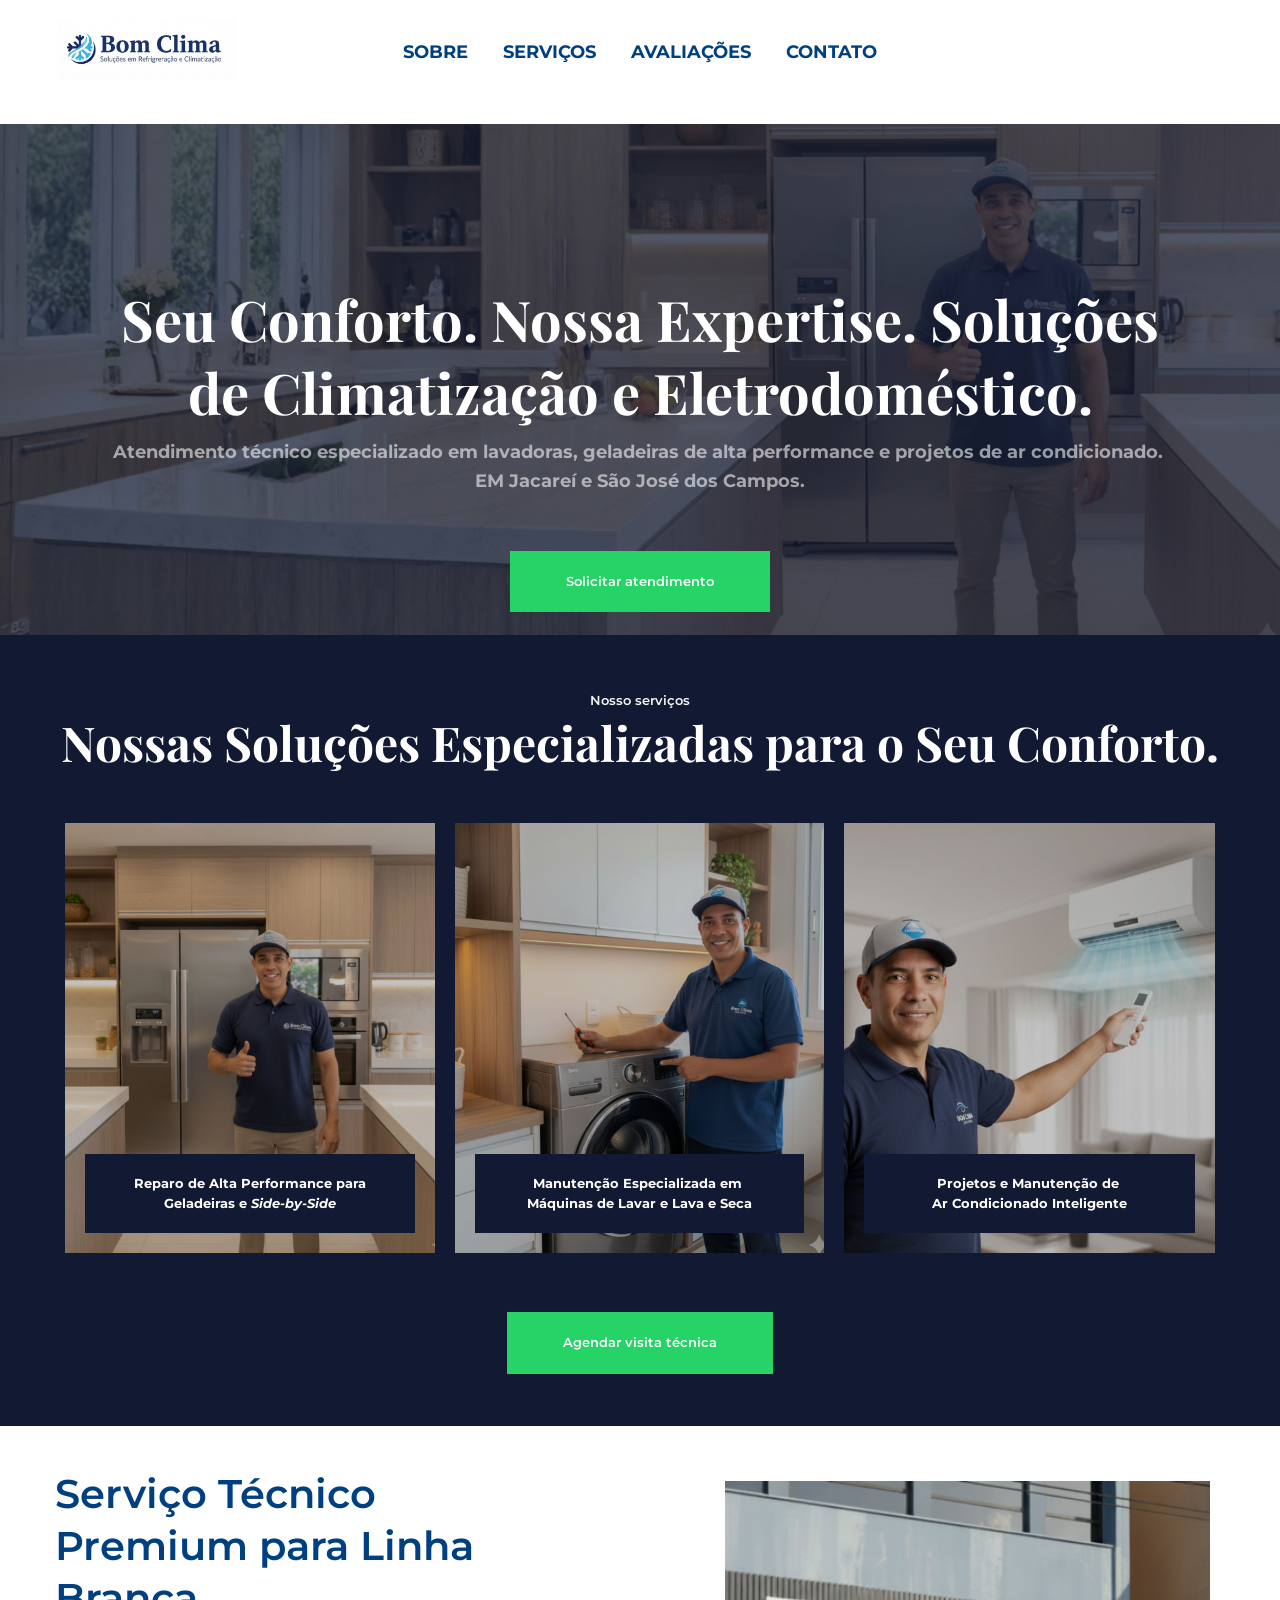
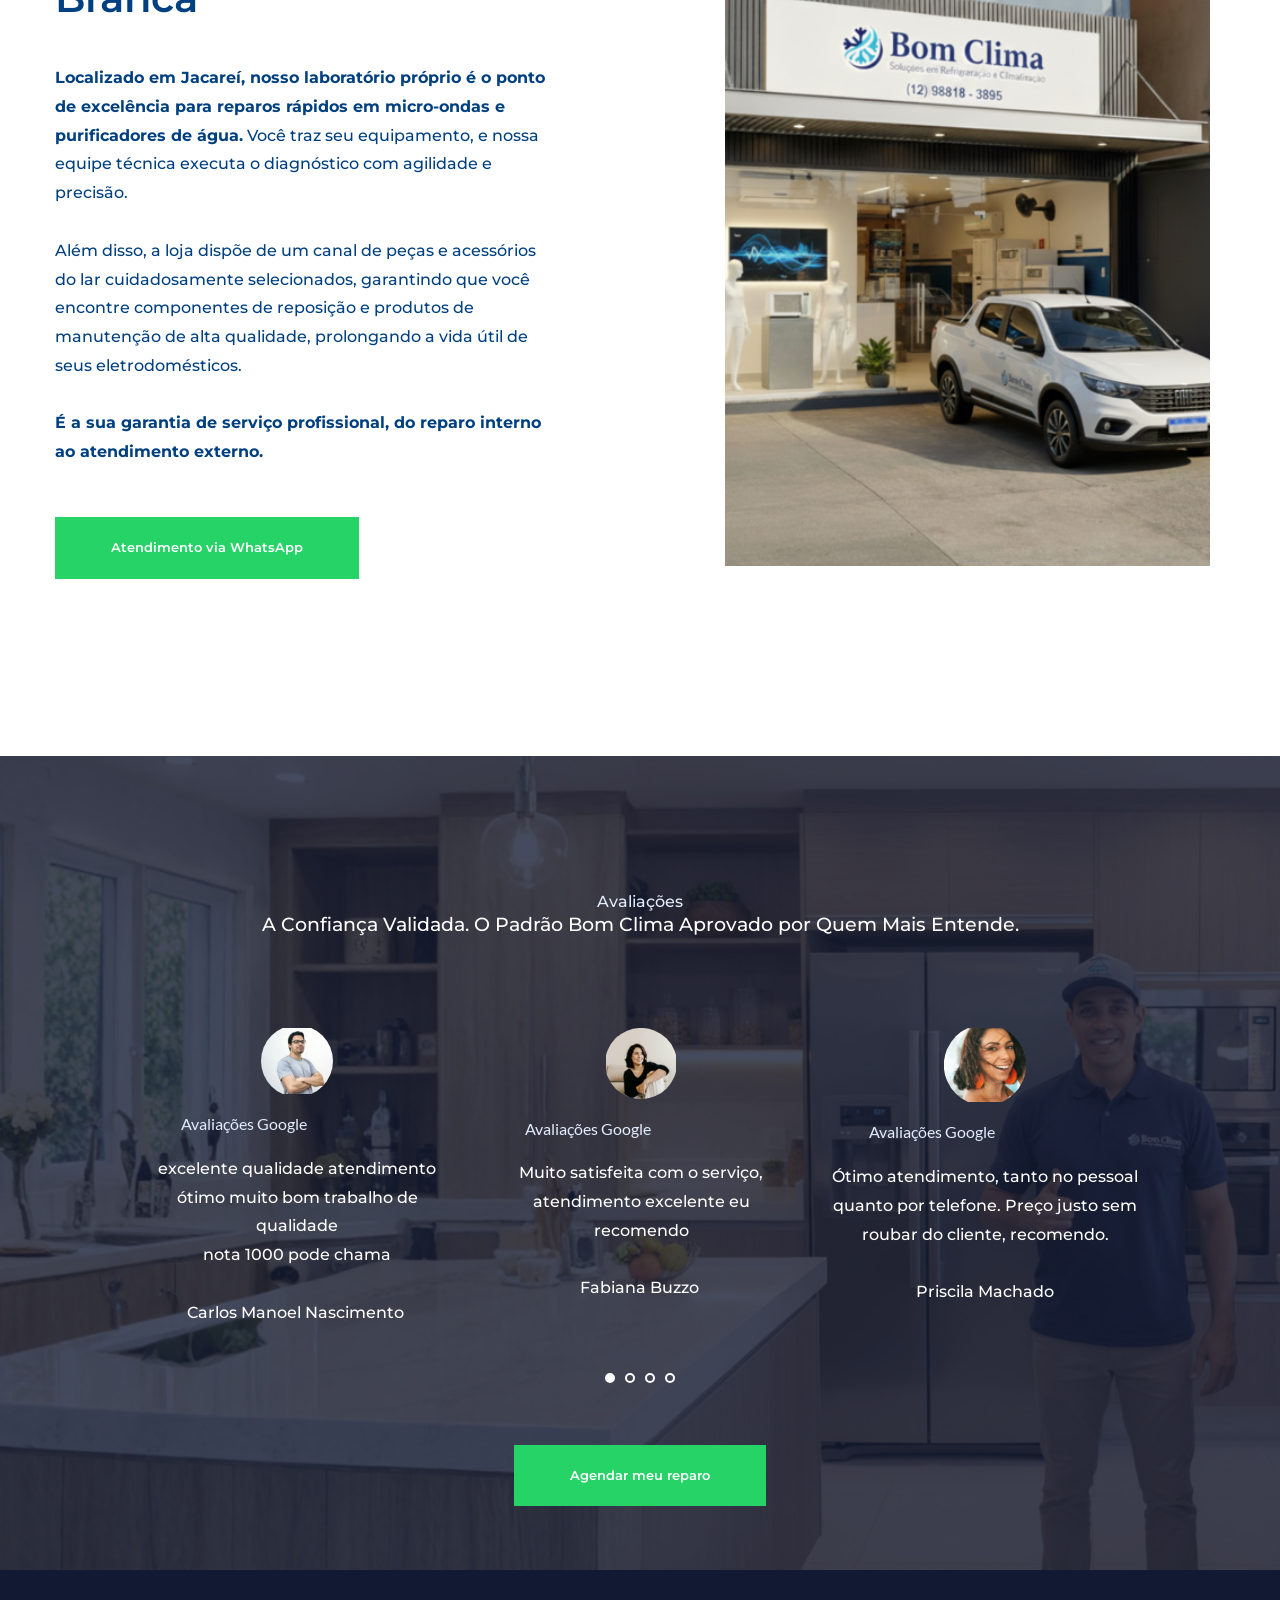
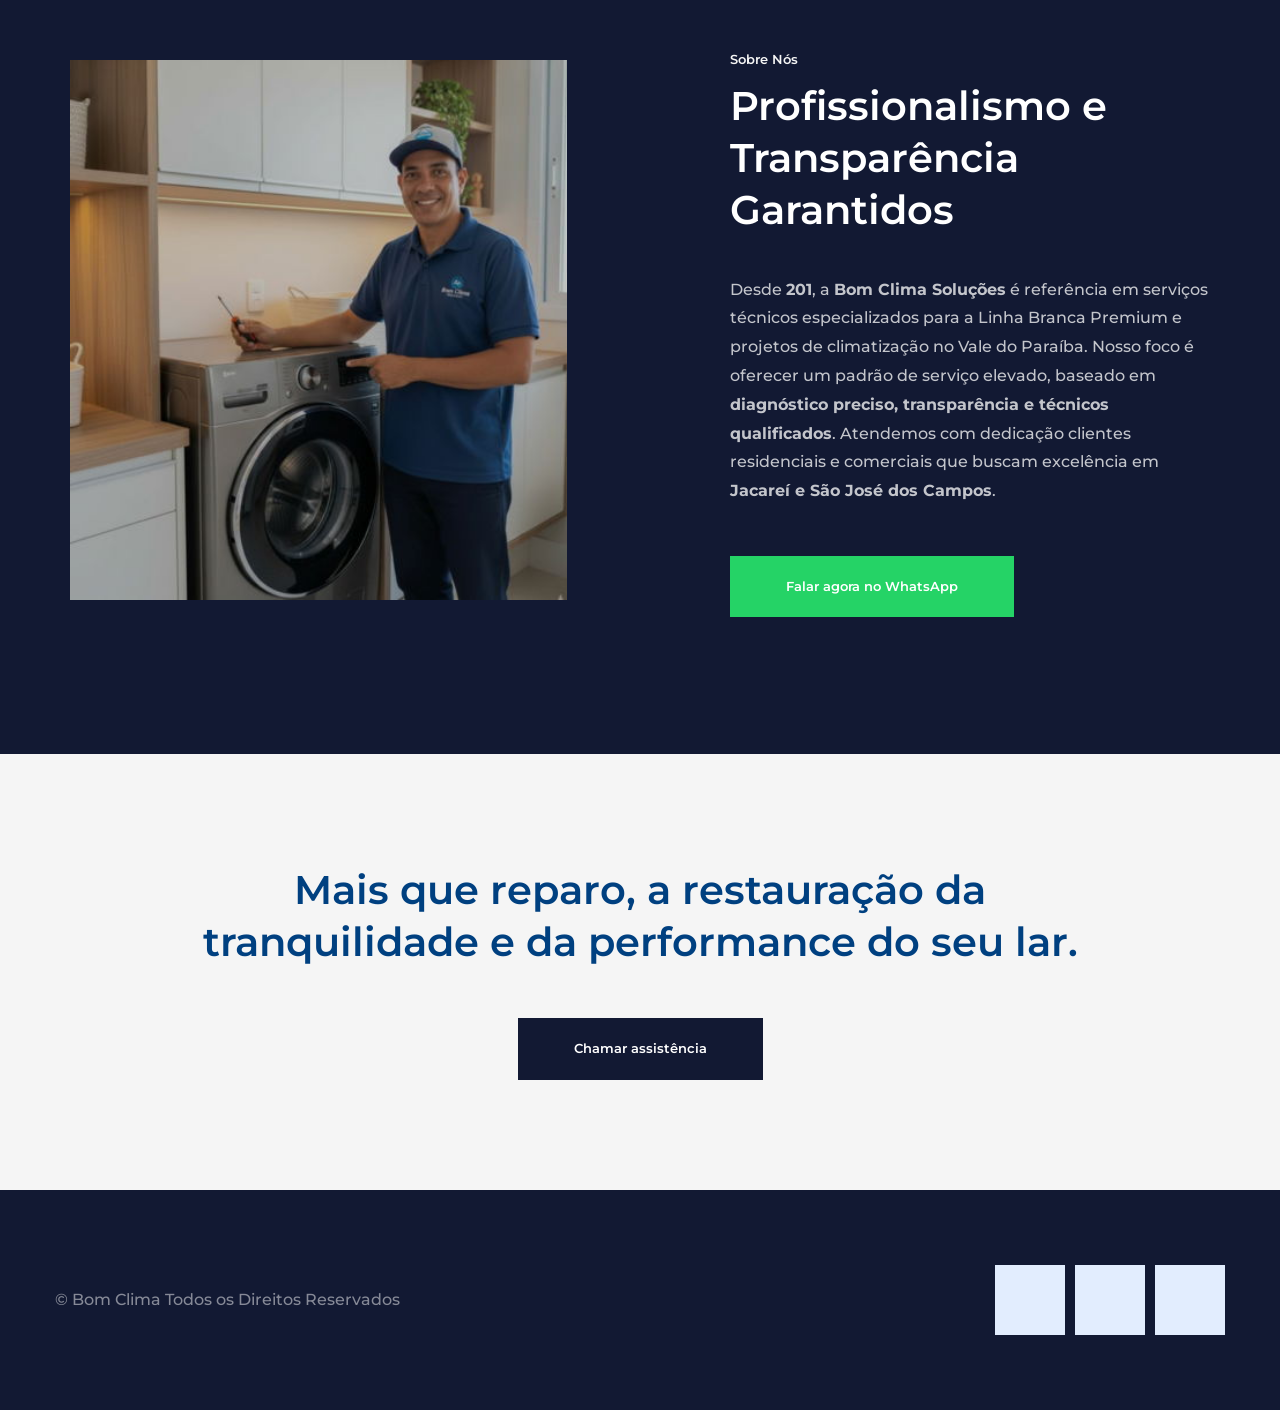
==== index.html @ aa0abf14 "Initial commit - exact static mirror of bomclimasolucoes.com.br" ====
<!DOCTYPE html>

<html lang="pt"><head><meta charset="utf-8"/><meta content="Bom Clima Soluções" property="og:site_name"/><meta content="website" property="og:type"/><meta content="https://bomclimasolucoes.com.br" property="og:url"/><meta content="summary_large_image" name="twitter:card"/>
<meta content="Home" property="og:title"/>
<meta content="Home" name="twitter:title"/>
<meta content="" property="og:description"/>
<meta content="" name="twitter:description"/>
<title>Bom Clima Soluções</title>
<meta content="" name="description"/>
<link href="index.html" rel="canonical"/><link href="var/assets/img/images/cropped-favicon-192x192.png" rel="icon" sizes="16x16"/><meta content="width=device-width, initial-scale=1" name="viewport"/><link class="brz-link brz-link-bunny-fonts-prefetch" href="index.html" rel="dns-prefetch"/><link class="brz-link brz-link-bunny-fonts-preconnect" crossorigin="" href="index.html" rel="preconnect"/><link class="brz-link brz-link-cdn-preconnect" crossorigin="" href="_cdn/cloud-1de12d.becdn.net/index.html" rel="preconnect"/><link class="brz-link brz-link-google" href="var/assets/fonts/fonts_07a478c223b044d870a4e878d7d6b587.css" rel="stylesheet" type="text/css"/><link class="brz-link brz-link-preview-lib" data-brz-group="group-1_2" href="var/assets/builds/free/336-cloud/editor/css/group-1_2.min.css" rel="stylesheet"/><link class="brz-link brz-link-preview-pro" href="var/assets/builds/pro/209-cloud/css/preview.pro.min.css" rel="stylesheet"/><style class="brz-style">.brz .brz-css-1b87ago {border: 0px solid transparent;}
@media (min-width:991px) {.brz .brz-css-1b87ago {max-width: calc(1 * var(--brz-section-container-max-width,1170px));}}
@media (max-width:991px) and (min-width:768px) {.brz .brz-css-1b87ago {max-width: 100%;}}
@media (max-width:767px) {.brz .brz-css-1b87ago {max-width: 100%;}}
.brz .brz-css-td56wt {height: 50px;}
.brz .brz-css-1i4lor8 {margin: 0;z-index: auto;align-items: flex-start;}
.brz .brz-css-1i4lor8 > .brz-bg {border-radius: 0px;max-width: 100%;mix-blend-mode: normal;}
.brz .brz-css-1i4lor8 > .brz-bg {border: 0px solid rgba(102,115,141,0);box-shadow: none;}
.brz .brz-css-1i4lor8 > .brz-bg > .brz-bg-image {background-size: cover;background-repeat: no-repeat;-webkit-mask-image: none;mask-image: none;}
.brz .brz-css-1i4lor8 > .brz-bg > .brz-bg-image {background-image: none;filter: none;display: block;}
.brz .brz-css-1i4lor8 > .brz-bg > .brz-bg-image:after {content: "";background-image: none;}
.brz .brz-css-1i4lor8 > .brz-bg > .brz-bg-color {-webkit-mask-image: none;mask-image: none;}
.brz .brz-css-1i4lor8 > .brz-bg > .brz-bg-color {background-color: rgba(0,0,0,0);background-image: none;}
.brz .brz-css-1i4lor8 > .brz-bg > .brz-bg-map {display: none;}
.brz .brz-css-1i4lor8 > .brz-bg > .brz-bg-map {filter: none;}
.brz .brz-css-1i4lor8 > .brz-bg > .brz-bg-video {display: none;}
.brz .brz-css-1i4lor8 > .brz-bg > .brz-bg-video {filter: none;}
.brz .brz-css-1i4lor8 > .brz-row {border: 0px solid transparent;}
.brz .brz-css-1i4lor8 > .brz-row, .brz .brz-css-1i4lor8 > .brz-bg > .brz-bg-video, .brz .brz-css-1i4lor8 > .brz-bg, .brz .brz-css-1i4lor8 > .brz-bg > .brz-bg-image, .brz .brz-css-1i4lor8 > .brz-bg > .brz-bg-color {transition-duration: .5s;transition-property: filter,box-shadow,background,border-radius,border-color;}
@media (min-width:991px) {.brz .brz-css-1i4lor8 {min-height: auto;display: flex;}}
@media (max-width:991px) and (min-width:768px) {.brz .brz-css-1i4lor8 > .brz-row {flex-direction: row;flex-wrap: wrap;justify-content: flex-start;}}
@media (max-width:991px) and (min-width:768px) {.brz .brz-css-1i4lor8 {min-height: auto;display: flex;}}
@media (max-width:767px) {.brz .brz-css-1i4lor8 > .brz-row {flex-direction: row;flex-wrap: wrap;justify-content: flex-start;}}
@media (max-width:767px) {.brz .brz-css-1i4lor8 {min-height: auto;display: flex;}}
.brz .brz-css-ma7obu {border: 0px solid transparent;}
@media (min-width:991px) {.brz .brz-css-ma7obu {max-width: calc(1 * var(--brz-section-container-max-width,1170px));}}
@media (max-width:991px) and (min-width:768px) {.brz .brz-css-ma7obu {max-width: 100%;}}
@media (max-width:767px) {.brz .brz-css-ma7obu {max-width: 100%;}}
.brz .brz-css-wnstgp {padding: 75px 0px 75px 0px;}
.brz .brz-css-wnstgp > .brz-bg {border-radius: 0px;mix-blend-mode: normal;}
.brz .brz-css-wnstgp > .brz-bg {border: 0px solid rgba(102,115,141,0);}
.brz .brz-css-wnstgp > .brz-bg > .brz-bg-image {background-size: cover;background-repeat: no-repeat;-webkit-mask-image: none;mask-image: none;}
.brz .brz-css-wnstgp > .brz-bg > .brz-bg-image {background-image: none;filter: none;display: block;}
.brz .brz-css-wnstgp > .brz-bg > .brz-bg-image:after {content: "";background-image: none;}
.brz .brz-css-wnstgp > .brz-bg > .brz-bg-color {-webkit-mask-image: none;mask-image: none;}
.brz .brz-css-wnstgp > .brz-bg > .brz-bg-color {background-color: rgba(0,0,0,0);background-image: none;}
.brz .brz-css-wnstgp > .brz-bg > .brz-bg-map {display: none;}
.brz .brz-css-wnstgp > .brz-bg > .brz-bg-map {filter: none;}
.brz .brz-css-wnstgp > .brz-bg > .brz-bg-video {display: none;}
.brz .brz-css-wnstgp > .brz-bg > .brz-bg-video {filter: none;}
.brz .brz-css-wnstgp > .brz-bg > .brz-bg-shape__top {background-size: 100% 100px;height: 100px;transform: scale(1.02) rotateX(0deg) rotateY(0deg);z-index: auto;}
.brz .brz-css-wnstgp > .brz-bg > .brz-bg-shape__top::after {background-image: none;-webkit-mask-image: none;background-size: 100% 100px;height: 100px;}
.brz .brz-css-wnstgp > .brz-bg > .brz-bg-shape__bottom {background-size: 100% 100px;height: 100px;transform: scale(1.02) rotateX(-180deg) rotateY(-180deg);z-index: auto;}
.brz .brz-css-wnstgp > .brz-bg > .brz-bg-shape__bottom::after {background-image: none;-webkit-mask-image: none;background-size: 100% 100px;height: 100px;}
.brz .brz-css-wnstgp > .brz-bg > .brz-bg-slideshow  .brz-bg-slideshow-item {display: none;background-position: 50% 50%;}
.brz .brz-css-wnstgp > .brz-bg > .brz-bg-slideshow  .brz-bg-slideshow-item {filter: none;}
.brz .brz-css-wnstgp > .brz-bg, .brz .brz-css-wnstgp > .brz-bg > .brz-bg-image, .brz .brz-css-wnstgp > .brz-bg > .brz-bg-map, .brz .brz-css-wnstgp > .brz-bg > .brz-bg-color, .brz .brz-css-wnstgp > .brz-bg > .brz-bg-video {transition-duration: .5s;transition-property: filter,box-shadow,background,border-radius,border-color;}
@media (min-width:991px) {.brz .brz-css-wnstgp > .brz-bg > .brz-bg-image {background-attachment: scroll;}}
@media (max-width:991px) and (min-width:768px) {.brz .brz-css-wnstgp {padding: 50px 15px 50px 15px;}}
@media (max-width:767px) {.brz .brz-css-wnstgp {padding: 25px 15px 25px 15px;}}
.brz .brz-css-1wh8oei {z-index: auto;margin: 0;}
.brz .brz-css-1wh8oei.brz-section .brz-section__content {min-height: auto;display: flex;}
.brz .brz-css-1wh8oei .brz-container {justify-content: center;}
.brz .brz-css-1wh8oei > .slick-slider > .brz-slick-slider__dots {color: rgba(0,0,0,1);}
.brz .brz-css-1wh8oei > .slick-slider > .brz-slick-slider__arrow {color: rgba(0,0,0,.7);}
.brz .brz-css-1wh8oei > .slick-slider > .brz-slick-slider__dots > .brz-slick-slider__pause {color: rgba(0,0,0,1);}
@media (min-width:991px) {.brz .brz-css-1wh8oei {display: block;}}
@media (max-width:991px) and (min-width:768px) {.brz .brz-css-1wh8oei {display: block;}}
@media (max-width:767px) {.brz .brz-css-1wh8oei {display: block;}}
.brz .brz-css-764owm.brz-btn {font-family: var(--brz-buttonfontfamily,initial);font-weight: var(--brz-buttonfontweight,initial);font-weight: var(--brz-buttonbold,initial);font-size: var(--brz-buttonfontsize,initial);line-height: var(--brz-buttonlineheight,initial);letter-spacing: var(--brz-buttonletterspacing,initial);font-variation-settings: var(--brz-buttonfontvariation,initial);font-style: var(--brz-buttonitalic,initial);text-decoration: var(--brz-buttontextdecoration,initial) !important;text-transform: var(--brz-buttontexttransform,initial) !important;border-radius: 0;flex-flow: row-reverse nowrap;padding: 14px 42px 14px 42px;padding: 14px 42px;width: auto;}
.brz .brz-css-764owm.brz-btn {color: rgba(var(--brz-global-color8),1);border: 2px solid rgba(var(--brz-global-color3),1);box-shadow: none;}
.brz .brz-css-764owm.brz-btn:not(.brz-btn--hover) {background-color: rgba(var(--brz-global-color3),1);background-image: none;}
.brz .brz-css-764owm.brz-btn .brz-icon-svg-custom {background-color: rgba(var(--brz-global-color8),1);}
.brz .brz-css-764owm.brz-btn.brz-btn-submit {color: rgba(var(--brz-global-color8),1);background-color: rgba(var(--brz-global-color3),1);background-image: none;}
.brz .brz-css-764owm:after {height: unset;}
.brz .brz-css-764owm .brz-btn--story-container {border: 2px solid rgba(var(--brz-global-color3),1);flex-flow: row-reverse nowrap;border-radius: 0;}
.brz .brz-css-764owm .brz-btn--story-container:after {height: unset;}
.brz .brz-css-764owm.brz-btn, .brz .brz-css-764owm.brz-btn .brz-icon-svg-custom, .brz .brz-css-764owm.brz-btn.brz-btn-submit {transition-duration: .5s;transition-property: filter,color,background,border-color,box-shadow;}
@media (min-width:991px) {.brz .brz-css-764owm.brz-btn:not(.brz-btn--hover):hover {background-color: rgba(var(--brz-global-color3),.8);}
	.brz .brz-css-764owm.brz-btn.brz-btn-submit:hover {background-color: rgba(var(--brz-global-color3),.8);}}
@media (max-width:991px) and (min-width:768px) {.brz .brz-css-764owm.brz-btn {font-weight: var(--brz-buttontabletfontweight,initial);font-weight: var(--brz-buttontabletbold,initial);font-size: var(--brz-buttontabletfontsize,initial);line-height: var(--brz-buttontabletlineheight,initial);letter-spacing: var(--brz-buttontabletletterspacing,initial);font-variation-settings: var(--brz-buttontabletfontvariation,initial);font-style: var(--brz-buttontabletitalic,initial);text-decoration: var(--brz-buttontablettextdecoration,initial) !important;text-transform: var(--brz-buttontablettexttransform,initial) !important;padding: 11px 26px 11px 26px;padding: 11px 26px;width: auto;}}
@media (max-width:767px) {.brz .brz-css-764owm.brz-btn {font-weight: var(--brz-buttonmobilefontweight,initial);font-weight: var(--brz-buttonmobilebold,initial);font-size: var(--brz-buttonmobilefontsize,initial);line-height: var(--brz-buttonmobilelineheight,initial);letter-spacing: var(--brz-buttonmobileletterspacing,initial);font-variation-settings: var(--brz-buttonmobilefontvariation,initial);font-style: var(--brz-buttonmobileitalic,initial);text-decoration: var(--brz-buttonmobiletextdecoration,initial) !important;text-transform: var(--brz-buttonmobiletexttransform,initial) !important;padding: 11px 26px 11px 26px;padding: 11px 26px;width: auto;}}
.brz .brz-css-jd3lg8.brz-btn--hover:not(.brz-btn--hover-in), .brz .brz-css-jd3lg8.brz-btn--hover-in:before {background-color: rgba(var(--brz-global-color3),1);background-image: none;}
.brz .brz-css-jd3lg8.brz-btn--hover:not(.brz-btn--hover-in):before, .brz .brz-css-jd3lg8.brz-btn--hover-in {background-color: rgba(var(--brz-global-color3),.8);background-image: none;}
.brz .brz-css-jd3lg8.brz-btn--hover:not(.brz-btn--hover-in), .brz .brz-css-jd3lg8.brz-btn--hover-in:before, .brz .brz-css-jd3lg8.brz-btn--hover:not(.brz-btn--hover-in):before, .brz .brz-css-jd3lg8.brz-btn--hover-in {transition-duration: .6s;}
@media (min-width:991px) {.brz .brz-css-jd3lg8.brz-back-pulse:before {animation-duration: .6s;}}
@media (max-width:991px) and (min-width:768px) {.brz .brz-css-jd3lg8.brz-back-pulse:before {animation-duration: .6s;}}
@media (max-width:767px) {.brz .brz-css-jd3lg8.brz-back-pulse:before {animation-duration: .6s;}}
.brz .brz-css-1k3qtpv {justify-content: center;padding: 0;gap: 20px 10px;}
.brz .brz-css-1ion8sh {z-index: auto;position: relative;margin: 10px 0px 10px 0px;justify-content: center;padding: 0;gap: 20px 10px;}
@media (min-width:991px) {.brz .brz-css-1ion8sh {position: relative;}
	.brz .brz-css-1ion8sh {display: flex;}}
@media (max-width:991px) and (min-width:768px) {.brz .brz-css-1ion8sh {position: relative;}
	.brz .brz-css-1ion8sh {display: flex;}}
@media (max-width:767px) {.brz .brz-css-1ion8sh {position: relative;}
	.brz .brz-css-1ion8sh {display: flex;}}
.brz .brz-css-1eywwvq {z-index: auto;margin: 0;}
.brz .brz-css-1eywwvq.brz-section .brz-section__content {min-height: auto;display: flex;}
.brz .brz-css-1eywwvq .brz-container {justify-content: center;}
.brz .brz-css-1eywwvq > .slick-slider > .brz-slick-slider__dots {color: rgba(0,0,0,1);}
.brz .brz-css-1eywwvq > .slick-slider > .brz-slick-slider__arrow {color: rgba(0,0,0,.7);}
.brz .brz-css-1eywwvq > .slick-slider > .brz-slick-slider__dots > .brz-slick-slider__pause {color: rgba(0,0,0,1);}
@media (min-width:991px) {.brz .brz-css-1eywwvq {display: block;}}
@media (max-width:991px) and (min-width:768px) {.brz .brz-css-1eywwvq {display: block;}}
@media (max-width:767px) {.brz .brz-css-1eywwvq {display: block;}}
.brz .brz-css-i5og4m {width: 100%;mix-blend-mode: normal;}
.brz .brz-css-161w1ft {z-index: auto;flex: 1 1 50%;max-width: 50%;justify-content: flex-start;}
.brz .brz-css-161w1ft .brz-columns__scroll-effect {justify-content: flex-start;}
.brz .brz-css-161w1ft > .brz-bg {margin: 0;mix-blend-mode: normal;border-radius: 0px;}
.brz .brz-css-161w1ft > .brz-bg {border: 0px solid rgba(102,115,141,0);box-shadow: none;}
.brz .brz-css-161w1ft > .brz-bg > .brz-bg-image {background-size: cover;background-repeat: no-repeat;-webkit-mask-image: none;mask-image: none;}
.brz .brz-css-161w1ft > .brz-bg > .brz-bg-image {background-image: none;filter: none;display: block;}
.brz .brz-css-161w1ft > .brz-bg > .brz-bg-image:after {content: "";background-image: none;}
.brz .brz-css-161w1ft > .brz-bg > .brz-bg-color {-webkit-mask-image: none;mask-image: none;}
.brz .brz-css-161w1ft > .brz-bg > .brz-bg-color {background-color: rgba(0,0,0,0);background-image: none;}
.brz .brz-css-161w1ft > .brz-bg > .brz-bg-map {display: none;}
.brz .brz-css-161w1ft > .brz-bg > .brz-bg-map {filter: none;}
.brz .brz-css-161w1ft > .brz-bg > .brz-bg-video {display: none;}
.brz .brz-css-161w1ft > .brz-bg > .brz-bg-video {filter: none;}
.brz .brz-css-161w1ft > .brz-bg, .brz .brz-css-161w1ft > .brz-bg > .brz-bg-image, .brz .brz-css-161w1ft > .brz-bg > .brz-bg-color {transition-duration: .5s;transition-property: filter,box-shadow,background,border-radius,border-color;}
@media (max-width:767px) {.brz .brz-css-161w1ft {flex: 1 1 100%;max-width: 100%;}
	.brz .brz-css-161w1ft > .brz-bg {margin: 10px 0px 10px 0px;}}
.brz .brz-css-1azcaoh {padding: 75px 0px 75px 0px;}
.brz .brz-css-1azcaoh > .brz-bg {border-radius: 0px;mix-blend-mode: normal;}
.brz .brz-css-1azcaoh > .brz-bg {border: 0px solid rgba(102,115,141,0);}
.brz .brz-css-1azcaoh > .brz-bg > .brz-bg-image {background-size: cover;background-repeat: no-repeat;-webkit-mask-image: none;mask-image: none;}
.brz .brz-css-1azcaoh > .brz-bg > .brz-bg-image {background-image: none;filter: none;display: block;}
.brz .brz-css-1azcaoh > .brz-bg > .brz-bg-image:after {content: "";background-image: none;}
.brz .brz-css-1azcaoh > .brz-bg > .brz-bg-color {-webkit-mask-image: none;mask-image: none;}
.brz .brz-css-1azcaoh > .brz-bg > .brz-bg-color {background-color: rgba(0,0,0,0);background-image: none;}
.brz .brz-css-1azcaoh > .brz-bg > .brz-bg-map {display: none;}
.brz .brz-css-1azcaoh > .brz-bg > .brz-bg-map {filter: none;}
.brz .brz-css-1azcaoh > .brz-bg > .brz-bg-video {display: none;}
.brz .brz-css-1azcaoh > .brz-bg > .brz-bg-video {filter: none;}
.brz .brz-css-1azcaoh > .brz-bg > .brz-bg-shape__top {background-size: 100% 100px;height: 100px;transform: scale(1.02) rotateX(0deg) rotateY(0deg);z-index: auto;}
.brz .brz-css-1azcaoh > .brz-bg > .brz-bg-shape__top::after {background-image: none;-webkit-mask-image: none;background-size: 100% 100px;height: 100px;}
.brz .brz-css-1azcaoh > .brz-bg > .brz-bg-shape__bottom {background-size: 100% 100px;height: 100px;transform: scale(1.02) rotateX(-180deg) rotateY(-180deg);z-index: auto;}
.brz .brz-css-1azcaoh > .brz-bg > .brz-bg-shape__bottom::after {background-image: none;-webkit-mask-image: none;background-size: 100% 100px;height: 100px;}
.brz .brz-css-1azcaoh > .brz-bg > .brz-bg-slideshow  .brz-bg-slideshow-item {display: none;background-position: 50% 50%;}
.brz .brz-css-1azcaoh > .brz-bg > .brz-bg-slideshow  .brz-bg-slideshow-item {filter: none;}
.brz .brz-css-1azcaoh > .brz-bg, .brz .brz-css-1azcaoh > .brz-bg > .brz-bg-image, .brz .brz-css-1azcaoh > .brz-bg > .brz-bg-map, .brz .brz-css-1azcaoh > .brz-bg > .brz-bg-color, .brz .brz-css-1azcaoh > .brz-bg > .brz-bg-video {transition-duration: .5s;transition-property: filter,box-shadow,background,border-radius,border-color;}
@media (min-width:991px) {.brz .brz-css-1azcaoh > .brz-bg > .brz-bg-image {background-attachment: scroll;}}
@media (max-width:991px) and (min-width:768px) {.brz .brz-css-1azcaoh {padding: 50px 15px 50px 15px;}}
@media (max-width:767px) {.brz .brz-css-1azcaoh {padding: 25px 15px 25px 15px;}}
.brz .brz-css-1j1198b {border: 0px solid transparent;}
@media (min-width:991px) {.brz .brz-css-1j1198b {max-width: calc(1 * var(--brz-section-container-max-width,1170px));}}
@media (max-width:991px) and (min-width:768px) {.brz .brz-css-1j1198b {max-width: 100%;}}
@media (max-width:767px) {.brz .brz-css-1j1198b {max-width: 100%;}}
.brz .brz-css-cuvwap {padding: 0;margin: 10px 0px 10px 0px;justify-content: center;position: relative;}
.brz .brz-css-cuvwap .brz-wrapper-transform {transform: none;}
@media (min-width:991px) {.brz .brz-css-cuvwap {display: flex;z-index: auto;position: relative;}}
@media (max-width:991px) and (min-width:768px) {.brz .brz-css-cuvwap {display: flex;z-index: auto;position: relative;}}
@media (max-width:767px) {.brz .brz-css-cuvwap {display: flex;z-index: auto;position: relative;}}
.brz .brz-css-117b7m6 {width: 100%;mix-blend-mode: normal;}
.brz .brz-css-bfuklq {height: 50px;}
.brz .brz-css-1rz3cxe .brz-carousel__slider {padding-right: 70px;padding-left: 70px;}
.brz .brz-css-1rz3cxe .brz-carousel__slider .slick-list {padding-top: 10px;padding-bottom: 30px;margin-left: 0px;margin-right: 0px;}
.brz .brz-css-1rz3cxe .brz-carousel__slider .slick-list .slick-track .slick-slide {padding-left: calc(0px / 2);padding-right: calc(0px / 2);}
.brz .brz-css-1rz3cxe .brz-carousel__slider .brz-slick-slider__dots {color: rgba(0,0,0,1);}
.brz .brz-css-1rz3cxe .brz-carousel__slider .brz-slick-slider__pause {color: rgba(0,0,0,1);}
.brz .brz-css-1rz3cxe .brz-carousel__slider .brz-slick-slider__arrow {color: rgba(0,0,0,1);}
.brz .brz-css-1rz3cxe .brz-carousel__slider .brz-slick-slider__arrow-prev {left: 30px;}
.brz .brz-css-1rz3cxe .brz-carousel__slider .brz-slick-slider__arrow-next {right: 30px;}
@media (max-width:991px) and (min-width:768px) {.brz .brz-css-1rz3cxe .brz-carousel__slider {padding-right: 0px;padding-left: 0px;}}
@media (max-width:767px) {.brz .brz-css-1rz3cxe .brz-carousel__slider {padding-right: 0px;padding-left: 0px;}}
.brz .brz-css-kr6wax {z-index: auto;flex: 1 1 50%;max-width: 50%;justify-content: flex-start;}
.brz .brz-css-kr6wax .brz-columns__scroll-effect {justify-content: flex-start;}
.brz .brz-css-kr6wax > .brz-bg {margin: 0;mix-blend-mode: normal;border-radius: 0px;}
.brz .brz-css-kr6wax > .brz-bg {border: 0px solid rgba(102,115,141,0);box-shadow: none;}
.brz .brz-css-kr6wax > .brz-bg > .brz-bg-image {background-size: cover;background-repeat: no-repeat;-webkit-mask-image: none;mask-image: none;}
.brz .brz-css-kr6wax > .brz-bg > .brz-bg-image {background-image: none;filter: none;display: block;}
.brz .brz-css-kr6wax > .brz-bg > .brz-bg-image:after {content: "";background-image: none;}
.brz .brz-css-kr6wax > .brz-bg > .brz-bg-color {-webkit-mask-image: none;mask-image: none;}
.brz .brz-css-kr6wax > .brz-bg > .brz-bg-color {background-color: rgba(0,0,0,0);background-image: none;}
.brz .brz-css-kr6wax > .brz-bg > .brz-bg-map {display: none;}
.brz .brz-css-kr6wax > .brz-bg > .brz-bg-map {filter: none;}
.brz .brz-css-kr6wax > .brz-bg > .brz-bg-video {display: none;}
.brz .brz-css-kr6wax > .brz-bg > .brz-bg-video {filter: none;}
.brz .brz-css-kr6wax > .brz-bg, .brz .brz-css-kr6wax > .brz-bg > .brz-bg-image, .brz .brz-css-kr6wax > .brz-bg > .brz-bg-color {transition-duration: .5s;transition-property: filter,box-shadow,background,border-radius,border-color;}
@media (max-width:767px) {.brz .brz-css-kr6wax {flex: 1 1 100%;max-width: 100%;}
	.brz .brz-css-kr6wax > .brz-bg {margin: 10px 0px 10px 0px;}}
.brz .brz-css-1g7cv5 {padding: 10px;max-width: 100%;}
@media (max-width:991px) and (min-width:768px) {.brz .brz-css-1g7cv5 {padding: 0;}}
@media (max-width:767px) {.brz .brz-css-1g7cv5 {padding: 0;}}
.brz .brz-css-yfejsk {width: 100%;mix-blend-mode: normal;}
.brz .brz-css-agatts {z-index: auto;margin: 0;border: 0px solid transparent;padding: 5px 15px 5px 15px;min-height: 100%;transition-duration: .5s;transition-property: filter,box-shadow,background,border-radius,border-color;}
@media (min-width:991px) {.brz .brz-css-agatts {display: flex;}}
@media (max-width:991px) and (min-width:768px) {.brz .brz-css-agatts {display: flex;}}
@media (max-width:767px) {.brz .brz-css-agatts {margin: 10px 0px 10px 0px;padding: 0;}}
@media (max-width:767px) {.brz .brz-css-agatts {display: flex;}}
.brz .brz-css-36bm4z {z-index: auto;position: relative;margin: 10px 0px 10px 0px;justify-content: center;padding: 0;gap: 20px 10px;}
@media (min-width:991px) {.brz .brz-css-36bm4z {position: relative;}
	.brz .brz-css-36bm4z {display: flex;}}
@media (max-width:991px) and (min-width:768px) {.brz .brz-css-36bm4z {position: relative;}
	.brz .brz-css-36bm4z {display: flex;}}
@media (max-width:767px) {.brz .brz-css-36bm4z {position: relative;}
	.brz .brz-css-36bm4z {display: flex;}}
.brz .brz-css-kstgmk {border: 0px solid transparent;}
@media (min-width:991px) {.brz .brz-css-kstgmk {max-width: calc(1 * var(--brz-section-container-max-width,1170px));}}
@media (max-width:991px) and (min-width:768px) {.brz .brz-css-kstgmk {max-width: 100%;}}
@media (max-width:767px) {.brz .brz-css-kstgmk {max-width: 100%;}}
.brz .brz-css-17sy2ym {margin: 0;z-index: auto;align-items: flex-start;}
.brz .brz-css-17sy2ym > .brz-bg {border-radius: 0px;max-width: 100%;mix-blend-mode: normal;}
.brz .brz-css-17sy2ym > .brz-bg {border: 0px solid rgba(102,115,141,0);box-shadow: none;}
.brz .brz-css-17sy2ym > .brz-bg > .brz-bg-image {background-size: cover;background-repeat: no-repeat;-webkit-mask-image: none;mask-image: none;}
.brz .brz-css-17sy2ym > .brz-bg > .brz-bg-image {background-image: none;filter: none;display: block;}
.brz .brz-css-17sy2ym > .brz-bg > .brz-bg-image:after {content: "";background-image: none;}
.brz .brz-css-17sy2ym > .brz-bg > .brz-bg-color {-webkit-mask-image: none;mask-image: none;}
.brz .brz-css-17sy2ym > .brz-bg > .brz-bg-color {background-color: rgba(0,0,0,0);background-image: none;}
.brz .brz-css-17sy2ym > .brz-bg > .brz-bg-map {display: none;}
.brz .brz-css-17sy2ym > .brz-bg > .brz-bg-map {filter: none;}
.brz .brz-css-17sy2ym > .brz-bg > .brz-bg-video {display: none;}
.brz .brz-css-17sy2ym > .brz-bg > .brz-bg-video {filter: none;}
.brz .brz-css-17sy2ym > .brz-row {border: 0px solid transparent;}
.brz .brz-css-17sy2ym > .brz-row, .brz .brz-css-17sy2ym > .brz-bg > .brz-bg-video, .brz .brz-css-17sy2ym > .brz-bg, .brz .brz-css-17sy2ym > .brz-bg > .brz-bg-image, .brz .brz-css-17sy2ym > .brz-bg > .brz-bg-color {transition-duration: .5s;transition-property: filter,box-shadow,background,border-radius,border-color;}
@media (min-width:991px) {.brz .brz-css-17sy2ym {min-height: auto;display: flex;}}
@media (max-width:991px) and (min-width:768px) {.brz .brz-css-17sy2ym > .brz-row {flex-direction: row;flex-wrap: wrap;justify-content: flex-start;}}
@media (max-width:991px) and (min-width:768px) {.brz .brz-css-17sy2ym {min-height: auto;display: flex;}}
@media (max-width:767px) {.brz .brz-css-17sy2ym > .brz-row {flex-direction: row;flex-wrap: wrap;justify-content: flex-start;}}
@media (max-width:767px) {.brz .brz-css-17sy2ym {min-height: auto;display: flex;}}
.brz .brz-css-duwshy {padding: 10px;max-width: 100%;}
@media (max-width:991px) and (min-width:768px) {.brz .brz-css-duwshy {padding: 0;}}
@media (max-width:767px) {.brz .brz-css-duwshy {padding: 0;}}
.brz .brz-css-1afpu20 {z-index: auto;flex: 1 1 50%;max-width: 50%;justify-content: flex-start;}
.brz .brz-css-1afpu20 .brz-columns__scroll-effect {justify-content: flex-start;}
.brz .brz-css-1afpu20 > .brz-bg {margin: 0;mix-blend-mode: normal;border-radius: 0px;}
.brz .brz-css-1afpu20 > .brz-bg {border: 0px solid rgba(102,115,141,0);box-shadow: none;}
.brz .brz-css-1afpu20 > .brz-bg > .brz-bg-image {background-size: cover;background-repeat: no-repeat;-webkit-mask-image: none;mask-image: none;}
.brz .brz-css-1afpu20 > .brz-bg > .brz-bg-image {background-image: none;filter: none;display: block;}
.brz .brz-css-1afpu20 > .brz-bg > .brz-bg-image:after {content: "";background-image: none;}
.brz .brz-css-1afpu20 > .brz-bg > .brz-bg-color {-webkit-mask-image: none;mask-image: none;}
.brz .brz-css-1afpu20 > .brz-bg > .brz-bg-color {background-color: rgba(0,0,0,0);background-image: none;}
.brz .brz-css-1afpu20 > .brz-bg > .brz-bg-map {display: none;}
.brz .brz-css-1afpu20 > .brz-bg > .brz-bg-map {filter: none;}
.brz .brz-css-1afpu20 > .brz-bg > .brz-bg-video {display: none;}
.brz .brz-css-1afpu20 > .brz-bg > .brz-bg-video {filter: none;}
.brz .brz-css-1afpu20 > .brz-bg, .brz .brz-css-1afpu20 > .brz-bg > .brz-bg-image, .brz .brz-css-1afpu20 > .brz-bg > .brz-bg-color {transition-duration: .5s;transition-property: filter,box-shadow,background,border-radius,border-color;}
@media (max-width:767px) {.brz .brz-css-1afpu20 {flex: 1 1 100%;max-width: 100%;}
	.brz .brz-css-1afpu20 > .brz-bg {margin: 10px 0px 10px 0px;}}
.brz .brz-css-2rckzi {z-index: auto;margin: 0;border: 0px solid transparent;padding: 5px 15px 5px 15px;min-height: 100%;transition-duration: .5s;transition-property: filter,box-shadow,background,border-radius,border-color;}
@media (min-width:991px) {.brz .brz-css-2rckzi {display: flex;}}
@media (max-width:991px) and (min-width:768px) {.brz .brz-css-2rckzi {display: flex;}}
@media (max-width:767px) {.brz .brz-css-2rckzi {margin: 10px 0px 10px 0px;padding: 0;}}
@media (max-width:767px) {.brz .brz-css-2rckzi {display: flex;}}
.brz .brz-css-ygt0gk {padding: 0;margin: 10px 0px 10px 0px;justify-content: center;position: relative;}
.brz .brz-css-ygt0gk .brz-wrapper-transform {transform: none;}
@media (min-width:991px) {.brz .brz-css-ygt0gk {display: flex;z-index: auto;position: relative;}}
@media (max-width:991px) and (min-width:768px) {.brz .brz-css-ygt0gk {display: flex;z-index: auto;position: relative;}}
@media (max-width:767px) {.brz .brz-css-ygt0gk {display: flex;z-index: auto;position: relative;}}
.brz .brz-css-1o70uzi {width: 100%;mix-blend-mode: normal;}
.brz .brz-css-107qdnh {height: 50px;}
.brz .brz-css-1t57aym {justify-content: center;padding: 0;gap: 20px 10px;}
.brz .brz-css-1bnvyp4:not(.brz-image--hovered) {max-width: 23%;}
.brz .brz-css-1bnvyp4 {height: auto;border-radius: 0px;mix-blend-mode: normal;}
.brz .brz-css-1bnvyp4 {box-shadow: none;border: 0px solid rgba(102,115,141,0);}
.brz .brz-css-1bnvyp4 .brz-picture:after {border-radius: 0px;}
.brz .brz-css-1bnvyp4 .brz-picture:after {box-shadow: none;background-color: rgba(255,255,255,0);background-image: none;}
.brz .brz-css-1bnvyp4 .brz-picture {-webkit-mask-image: none;mask-image: none;}
.brz .brz-css-1bnvyp4 .brz-picture {filter: none;}
.brz .brz-css-1bnvyp4, .brz .brz-css-1bnvyp4 .brz-picture:after, .brz .brz-css-1bnvyp4 .brz-picture, .brz .brz-css-1bnvyp4.brz-image--withHover img.brz-img, .brz .brz-css-1bnvyp4.brz-image--withHover img.dynamic-image, .brz .brz-css-1bnvyp4.brz-image--withHover .brz-img__hover {transition-duration: .5s;transition-property: filter,box-shadow,background,border-radius,border-color;}
.brz .brz-css-1q3x2aq.brz-btn--hover:not(.brz-btn--hover-in), .brz .brz-css-1q3x2aq.brz-btn--hover-in:before {background-color: rgba(var(--brz-global-color3),1);background-image: none;}
.brz .brz-css-1q3x2aq.brz-btn--hover:not(.brz-btn--hover-in):before, .brz .brz-css-1q3x2aq.brz-btn--hover-in {background-color: rgba(var(--brz-global-color3),.8);background-image: none;}
.brz .brz-css-1q3x2aq.brz-btn--hover:not(.brz-btn--hover-in), .brz .brz-css-1q3x2aq.brz-btn--hover-in:before, .brz .brz-css-1q3x2aq.brz-btn--hover:not(.brz-btn--hover-in):before, .brz .brz-css-1q3x2aq.brz-btn--hover-in {transition-duration: .6s;}
@media (min-width:991px) {.brz .brz-css-1q3x2aq.brz-back-pulse:before {animation-duration: .6s;}}
@media (max-width:991px) and (min-width:768px) {.brz .brz-css-1q3x2aq.brz-back-pulse:before {animation-duration: .6s;}}
@media (max-width:767px) {.brz .brz-css-1q3x2aq.brz-back-pulse:before {animation-duration: .6s;}}
.brz .brz-css-glnv5g.brz-btn {font-family: var(--brz-buttonfontfamily,initial);font-weight: var(--brz-buttonfontweight,initial);font-weight: var(--brz-buttonbold,initial);font-size: var(--brz-buttonfontsize,initial);line-height: var(--brz-buttonlineheight,initial);letter-spacing: var(--brz-buttonletterspacing,initial);font-variation-settings: var(--brz-buttonfontvariation,initial);font-style: var(--brz-buttonitalic,initial);text-decoration: var(--brz-buttontextdecoration,initial) !important;text-transform: var(--brz-buttontexttransform,initial) !important;border-radius: 0;flex-flow: row-reverse nowrap;padding: 14px 42px 14px 42px;padding: 14px 42px;width: auto;}
.brz .brz-css-glnv5g.brz-btn {color: rgba(var(--brz-global-color8),1);border: 2px solid rgba(var(--brz-global-color3),1);box-shadow: none;}
.brz .brz-css-glnv5g.brz-btn:not(.brz-btn--hover) {background-color: rgba(var(--brz-global-color3),1);background-image: none;}
.brz .brz-css-glnv5g.brz-btn .brz-icon-svg-custom {background-color: rgba(var(--brz-global-color8),1);}
.brz .brz-css-glnv5g.brz-btn.brz-btn-submit {color: rgba(var(--brz-global-color8),1);background-color: rgba(var(--brz-global-color3),1);background-image: none;}
.brz .brz-css-glnv5g:after {height: unset;}
.brz .brz-css-glnv5g .brz-btn--story-container {border: 2px solid rgba(var(--brz-global-color3),1);flex-flow: row-reverse nowrap;border-radius: 0;}
.brz .brz-css-glnv5g .brz-btn--story-container:after {height: unset;}
.brz .brz-css-glnv5g.brz-btn, .brz .brz-css-glnv5g.brz-btn .brz-icon-svg-custom, .brz .brz-css-glnv5g.brz-btn.brz-btn-submit {transition-duration: .5s;transition-property: filter,color,background,border-color,box-shadow;}
@media (min-width:991px) {.brz .brz-css-glnv5g.brz-btn:not(.brz-btn--hover):hover {background-color: rgba(var(--brz-global-color3),.8);}
	.brz .brz-css-glnv5g.brz-btn.brz-btn-submit:hover {background-color: rgba(var(--brz-global-color3),.8);}}
@media (max-width:991px) and (min-width:768px) {.brz .brz-css-glnv5g.brz-btn {font-weight: var(--brz-buttontabletfontweight,initial);font-weight: var(--brz-buttontabletbold,initial);font-size: var(--brz-buttontabletfontsize,initial);line-height: var(--brz-buttontabletlineheight,initial);letter-spacing: var(--brz-buttontabletletterspacing,initial);font-variation-settings: var(--brz-buttontabletfontvariation,initial);font-style: var(--brz-buttontabletitalic,initial);text-decoration: var(--brz-buttontablettextdecoration,initial) !important;text-transform: var(--brz-buttontablettexttransform,initial) !important;padding: 11px 26px 11px 26px;padding: 11px 26px;width: auto;}}
@media (max-width:767px) {.brz .brz-css-glnv5g.brz-btn {font-weight: var(--brz-buttonmobilefontweight,initial);font-weight: var(--brz-buttonmobilebold,initial);font-size: var(--brz-buttonmobilefontsize,initial);line-height: var(--brz-buttonmobilelineheight,initial);letter-spacing: var(--brz-buttonmobileletterspacing,initial);font-variation-settings: var(--brz-buttonmobilefontvariation,initial);font-style: var(--brz-buttonmobileitalic,initial);text-decoration: var(--brz-buttonmobiletextdecoration,initial) !important;text-transform: var(--brz-buttonmobiletexttransform,initial) !important;padding: 11px 26px 11px 26px;padding: 11px 26px;width: auto;}}
.brz .brz-css-tebyi3:not(.brz-image--hovered) {max-width: 100%;}
.brz .brz-css-tebyi3 {height: auto;border-radius: 0px;mix-blend-mode: normal;}
.brz .brz-css-tebyi3 {box-shadow: none;border: 0px solid rgba(102,115,141,0);}
.brz .brz-css-tebyi3 .brz-picture:after {border-radius: 0px;}
.brz .brz-css-tebyi3 .brz-picture:after {box-shadow: none;background-color: rgba(255,255,255,0);background-image: none;}
.brz .brz-css-tebyi3 .brz-picture {-webkit-mask-image: none;mask-image: none;}
.brz .brz-css-tebyi3 .brz-picture {filter: none;}
.brz .brz-css-tebyi3, .brz .brz-css-tebyi3 .brz-picture:after, .brz .brz-css-tebyi3 .brz-picture, .brz .brz-css-tebyi3.brz-image--withHover img.brz-img, .brz .brz-css-tebyi3.brz-image--withHover img.dynamic-image, .brz .brz-css-tebyi3.brz-image--withHover .brz-img__hover {transition-duration: .5s;transition-property: filter,box-shadow,background,border-radius,border-color;}
.brz .brz-css-1wnsujt.brz-hover-animation__container {max-width: 100%;}
.brz .brz-css-11xna65 {padding-top: 141.25%;}
.brz .brz-css-11xna65 > .brz-img {position: absolute;width: 100%;}
@media (max-width:991px) and (min-width:768px) {.brz .brz-css-11xna65 {padding-top: 141.2504%;}}
@media (max-width:767px) {.brz .brz-css-11xna65 {padding-top: 141.2512%;}}
.brz .brz-css-1h9e9te {width: 547.82px;height: 684.78px;margin-inline-start: -31.51px;margin-top: 0px;}
@media (max-width:991px) and (min-width:768px) {.brz .brz-css-1h9e9te {width: 347.93px;height: 434.91px;margin-inline-start: -20.02px;}}
@media (max-width:767px) {.brz .brz-css-1h9e9te {width: 485.9px;height: 607.38px;margin-inline-start: -27.95px;}}
.brz .brz-css-1g2x5e0 {font-size: 48px;padding: 0px;border-radius: 0;stroke-width: 1;}
.brz .brz-css-1g2x5e0 {color: rgba(var(--brz-global-color3),1);border: 0px solid rgba(35,157,219,0);box-shadow: none;background-color: rgba(189,225,244,0);background-image: none;}
.brz .brz-css-1g2x5e0 .brz-icon-svg-custom {background-color: rgba(var(--brz-global-color3),1);}
.brz .brz-css-1g2x5e0, .brz .brz-css-1g2x5e0 .brz-icon-svg-custom {transition-duration: .5s;transition-property: color,box-shadow,background,border,border-color;}
@media (min-width:991px) {.brz .brz-css-1g2x5e0:hover {color: rgba(var(--brz-global-color3),.8);}
	.brz .brz-css-1g2x5e0:hover .brz-icon-svg-custom {background-color: rgba(var(--brz-global-color3),.8);}}
.brz .brz-css-fp4dzc {justify-content: center;padding: 0;gap: 20px 10px;}
.brz .brz-css-1q19xzh {z-index: auto;position: relative;margin: 10px 0px 10px 0px;justify-content: center;padding: 0;gap: 20px 10px;}
@media (min-width:991px) {.brz .brz-css-1q19xzh {position: relative;}
	.brz .brz-css-1q19xzh {display: flex;}}
@media (max-width:991px) and (min-width:768px) {.brz .brz-css-1q19xzh {position: relative;}
	.brz .brz-css-1q19xzh {display: flex;}}
@media (max-width:767px) {.brz .brz-css-1q19xzh {position: relative;}
	.brz .brz-css-1q19xzh {display: flex;}}
.brz .brz-css-2n5p48 {z-index: auto;margin: 0;border: 0px solid transparent;padding: 5px 15px 5px 15px;min-height: 100%;transition-duration: .5s;transition-property: filter,box-shadow,background,border-radius,border-color;}
@media (min-width:991px) {.brz .brz-css-2n5p48 {display: flex;}}
@media (max-width:991px) and (min-width:768px) {.brz .brz-css-2n5p48 {display: flex;}}
@media (max-width:767px) {.brz .brz-css-2n5p48 {margin: 10px 0px 10px 0px;padding: 0;}}
@media (max-width:767px) {.brz .brz-css-2n5p48 {display: flex;}}
.brz .brz-css-97qft0 {padding-top: 91.9155%;}
.brz .brz-css-97qft0 > .brz-img {position: absolute;width: 100%;}
@media (max-width:991px) and (min-width:768px) {.brz .brz-css-97qft0 {padding-top: 91.9184%;}}
@media (max-width:767px) {.brz .brz-css-97qft0 {padding-top: 91.9211%;}}
.brz .brz-css-1e4dz2v.brz-hover-animation__container {max-width: 23%;}
.brz .brz-css-b7ckks {padding-top: 108.7492%;}
.brz .brz-css-b7ckks > .brz-img {position: absolute;width: 100%;}
@media (max-width:991px) and (min-width:768px) {.brz .brz-css-b7ckks {padding-top: 108.7516%;}}
@media (max-width:767px) {.brz .brz-css-b7ckks {padding-top: 108.7512%;}}
.brz .brz-css-1q1fz35 {padding: 0;margin: 10px 0px 10px 0px;justify-content: center;position: relative;}
.brz .brz-css-1q1fz35 .brz-wrapper-transform {transform: none;}
@media (min-width:991px) {.brz .brz-css-1q1fz35 {display: flex;z-index: auto;position: relative;}}
@media (max-width:991px) and (min-width:768px) {.brz .brz-css-1q1fz35 {display: flex;z-index: auto;position: relative;}}
@media (max-width:767px) {.brz .brz-css-1q1fz35 {display: flex;z-index: auto;position: relative;}}
.brz .brz-css-y2wuka.brz-btn {font-family: var(--brz-buttonfontfamily,initial);font-weight: var(--brz-buttonfontweight,initial);font-weight: var(--brz-buttonbold,initial);font-size: var(--brz-buttonfontsize,initial);line-height: var(--brz-buttonlineheight,initial);letter-spacing: var(--brz-buttonletterspacing,initial);font-variation-settings: var(--brz-buttonfontvariation,initial);font-style: var(--brz-buttonitalic,initial);text-decoration: var(--brz-buttontextdecoration,initial) !important;text-transform: var(--brz-buttontexttransform,initial) !important;border-radius: 0;flex-flow: row-reverse nowrap;padding: 14px 42px 14px 42px;padding: 14px 42px;width: auto;}
.brz .brz-css-y2wuka.brz-btn {color: rgba(var(--brz-global-color8),1);border: 2px solid rgba(var(--brz-global-color3),1);box-shadow: none;}
.brz .brz-css-y2wuka.brz-btn:not(.brz-btn--hover) {background-color: rgba(var(--brz-global-color3),1);background-image: none;}
.brz .brz-css-y2wuka.brz-btn .brz-icon-svg-custom {background-color: rgba(var(--brz-global-color8),1);}
.brz .brz-css-y2wuka.brz-btn.brz-btn-submit {color: rgba(var(--brz-global-color8),1);background-color: rgba(var(--brz-global-color3),1);background-image: none;}
.brz .brz-css-y2wuka:after {height: unset;}
.brz .brz-css-y2wuka .brz-btn--story-container {border: 2px solid rgba(var(--brz-global-color3),1);flex-flow: row-reverse nowrap;border-radius: 0;}
.brz .brz-css-y2wuka .brz-btn--story-container:after {height: unset;}
.brz .brz-css-y2wuka.brz-btn, .brz .brz-css-y2wuka.brz-btn .brz-icon-svg-custom, .brz .brz-css-y2wuka.brz-btn.brz-btn-submit {transition-duration: .5s;transition-property: filter,color,background,border-color,box-shadow;}
@media (min-width:991px) {.brz .brz-css-y2wuka.brz-btn:not(.brz-btn--hover):hover {background-color: rgba(var(--brz-global-color3),.8);}
	.brz .brz-css-y2wuka.brz-btn.brz-btn-submit:hover {background-color: rgba(var(--brz-global-color3),.8);}}
@media (max-width:991px) and (min-width:768px) {.brz .brz-css-y2wuka.brz-btn {font-weight: var(--brz-buttontabletfontweight,initial);font-weight: var(--brz-buttontabletbold,initial);font-size: var(--brz-buttontabletfontsize,initial);line-height: var(--brz-buttontabletlineheight,initial);letter-spacing: var(--brz-buttontabletletterspacing,initial);font-variation-settings: var(--brz-buttontabletfontvariation,initial);font-style: var(--brz-buttontabletitalic,initial);text-decoration: var(--brz-buttontablettextdecoration,initial) !important;text-transform: var(--brz-buttontablettexttransform,initial) !important;padding: 11px 26px 11px 26px;padding: 11px 26px;width: auto;}}
@media (max-width:767px) {.brz .brz-css-y2wuka.brz-btn {font-weight: var(--brz-buttonmobilefontweight,initial);font-weight: var(--brz-buttonmobilebold,initial);font-size: var(--brz-buttonmobilefontsize,initial);line-height: var(--brz-buttonmobilelineheight,initial);letter-spacing: var(--brz-buttonmobileletterspacing,initial);font-variation-settings: var(--brz-buttonmobilefontvariation,initial);font-style: var(--brz-buttonmobileitalic,initial);text-decoration: var(--brz-buttonmobiletextdecoration,initial) !important;text-transform: var(--brz-buttonmobiletexttransform,initial) !important;padding: 11px 26px 11px 26px;padding: 11px 26px;width: auto;}}
.brz .brz-css-1e1ttih.brz-btn--hover:not(.brz-btn--hover-in), .brz .brz-css-1e1ttih.brz-btn--hover-in:before {background-color: rgba(var(--brz-global-color3),1);background-image: none;}
.brz .brz-css-1e1ttih.brz-btn--hover:not(.brz-btn--hover-in):before, .brz .brz-css-1e1ttih.brz-btn--hover-in {background-color: rgba(var(--brz-global-color3),.8);background-image: none;}
.brz .brz-css-1e1ttih.brz-btn--hover:not(.brz-btn--hover-in), .brz .brz-css-1e1ttih.brz-btn--hover-in:before, .brz .brz-css-1e1ttih.brz-btn--hover:not(.brz-btn--hover-in):before, .brz .brz-css-1e1ttih.brz-btn--hover-in {transition-duration: .6s;}
@media (min-width:991px) {.brz .brz-css-1e1ttih.brz-back-pulse:before {animation-duration: .6s;}}
@media (max-width:991px) and (min-width:768px) {.brz .brz-css-1e1ttih.brz-back-pulse:before {animation-duration: .6s;}}
@media (max-width:767px) {.brz .brz-css-1e1ttih.brz-back-pulse:before {animation-duration: .6s;}}
.brz .brz-css-xezusd {justify-content: center;padding: 0;gap: 20px 10px;}
.brz .brz-css-5zrn16 {z-index: auto;position: relative;margin: 10px 0px 10px 0px;justify-content: center;padding: 0;gap: 20px 10px;}
@media (min-width:991px) {.brz .brz-css-5zrn16 {position: relative;}
	.brz .brz-css-5zrn16 {display: flex;}}
@media (max-width:991px) and (min-width:768px) {.brz .brz-css-5zrn16 {position: relative;}
	.brz .brz-css-5zrn16 {display: flex;}}
@media (max-width:767px) {.brz .brz-css-5zrn16 {position: relative;}
	.brz .brz-css-5zrn16 {display: flex;}}
.brz .brz-css-cozbqh {height: 50px;}
.brz .brz-css-5n0xfm {width: 100%;mix-blend-mode: normal;}
.brz .brz-css-9wnqy1 {width: 496.5px;height: 620.62px;margin-inline-start: 0px;margin-top: -40.34px;}
@media (max-width:991px) and (min-width:768px) {.brz .brz-css-9wnqy1 {width: 315.6px;height: 394.5px;margin-top: -25.64px;}}
@media (max-width:767px) {.brz .brz-css-9wnqy1 {width: 430px;height: 537.5px;margin-top: -34.93px;}}
.brz .brz-css-1a9roe3.brz-hover-animation__container {max-width: 100%;}
.brz .brz-css-1tdes23 {z-index: auto;margin: 0;}
.brz .brz-css-1tdes23.brz-section .brz-section__content {min-height: auto;display: flex;}
.brz .brz-css-1tdes23 .brz-container {justify-content: center;}
.brz .brz-css-1tdes23 > .slick-slider > .brz-slick-slider__dots {color: rgba(0,0,0,1);}
.brz .brz-css-1tdes23 > .slick-slider > .brz-slick-slider__arrow {color: rgba(0,0,0,.7);}
.brz .brz-css-1tdes23 > .slick-slider > .brz-slick-slider__dots > .brz-slick-slider__pause {color: rgba(0,0,0,1);}
@media (min-width:991px) {.brz .brz-css-1tdes23 {display: block;}}
@media (max-width:991px) and (min-width:768px) {.brz .brz-css-1tdes23 {display: block;}}
@media (max-width:767px) {.brz .brz-css-1tdes23 {display: block;}}
.brz .brz-css-1oujwac:not(.brz-image--hovered) {max-width: 100%;}
.brz .brz-css-1oujwac {height: auto;border-radius: 0px;mix-blend-mode: normal;}
.brz .brz-css-1oujwac {box-shadow: none;border: 0px solid rgba(102,115,141,0);}
.brz .brz-css-1oujwac .brz-picture:after {border-radius: 0px;}
.brz .brz-css-1oujwac .brz-picture:after {box-shadow: none;background-color: rgba(255,255,255,0);background-image: none;}
.brz .brz-css-1oujwac .brz-picture {-webkit-mask-image: none;mask-image: none;}
.brz .brz-css-1oujwac .brz-picture {filter: none;}
.brz .brz-css-1oujwac, .brz .brz-css-1oujwac .brz-picture:after, .brz .brz-css-1oujwac .brz-picture, .brz .brz-css-1oujwac.brz-image--withHover img.brz-img, .brz .brz-css-1oujwac.brz-image--withHover img.dynamic-image, .brz .brz-css-1oujwac.brz-image--withHover .brz-img__hover {transition-duration: .5s;transition-property: filter,box-shadow,background,border-radius,border-color;}
.brz .brz-css-1mt5u9a {padding: 0;margin: 10px 0px 10px 0px;justify-content: center;position: relative;}
.brz .brz-css-1mt5u9a .brz-wrapper-transform {transform: none;}
@media (min-width:991px) {.brz .brz-css-1mt5u9a {display: flex;z-index: auto;position: relative;}}
@media (max-width:991px) and (min-width:768px) {.brz .brz-css-1mt5u9a {display: flex;z-index: auto;position: relative;}}
@media (max-width:767px) {.brz .brz-css-1mt5u9a {display: flex;z-index: auto;position: relative;}}
.brz .brz-css-1bjj1p7 {z-index: auto;margin: 0;border: 0px solid transparent;padding: 5px 15px 5px 15px;min-height: 100%;transition-duration: .5s;transition-property: filter,box-shadow,background,border-radius,border-color;}
@media (min-width:991px) {.brz .brz-css-1bjj1p7 {display: flex;}}
@media (max-width:991px) and (min-width:768px) {.brz .brz-css-1bjj1p7 {display: flex;}}
@media (max-width:767px) {.brz .brz-css-1bjj1p7 {margin: 10px 0px 10px 0px;padding: 0;}}
@media (max-width:767px) {.brz .brz-css-1bjj1p7 {display: flex;}}
.brz .brz-css-ds9b0d {z-index: auto;flex: 1 1 50%;max-width: 50%;justify-content: flex-start;}
.brz .brz-css-ds9b0d .brz-columns__scroll-effect {justify-content: flex-start;}
.brz .brz-css-ds9b0d > .brz-bg {margin: 0;mix-blend-mode: normal;border-radius: 0px;}
.brz .brz-css-ds9b0d > .brz-bg {border: 0px solid rgba(102,115,141,0);box-shadow: none;}
.brz .brz-css-ds9b0d > .brz-bg > .brz-bg-image {background-size: cover;background-repeat: no-repeat;-webkit-mask-image: none;mask-image: none;}
.brz .brz-css-ds9b0d > .brz-bg > .brz-bg-image {background-image: none;filter: none;display: block;}
.brz .brz-css-ds9b0d > .brz-bg > .brz-bg-image:after {content: "";background-image: none;}
.brz .brz-css-ds9b0d > .brz-bg > .brz-bg-color {-webkit-mask-image: none;mask-image: none;}
.brz .brz-css-ds9b0d > .brz-bg > .brz-bg-color {background-color: rgba(0,0,0,0);background-image: none;}
.brz .brz-css-ds9b0d > .brz-bg > .brz-bg-map {display: none;}
.brz .brz-css-ds9b0d > .brz-bg > .brz-bg-map {filter: none;}
.brz .brz-css-ds9b0d > .brz-bg > .brz-bg-video {display: none;}
.brz .brz-css-ds9b0d > .brz-bg > .brz-bg-video {filter: none;}
.brz .brz-css-ds9b0d > .brz-bg, .brz .brz-css-ds9b0d > .brz-bg > .brz-bg-image, .brz .brz-css-ds9b0d > .brz-bg > .brz-bg-color {transition-duration: .5s;transition-property: filter,box-shadow,background,border-radius,border-color;}
@media (max-width:767px) {.brz .brz-css-ds9b0d {flex: 1 1 100%;max-width: 100%;}
	.brz .brz-css-ds9b0d > .brz-bg {margin: 10px 0px 10px 0px;}}
.brz .brz-css-1k4f4a6 {padding: 10px;max-width: 100%;}
@media (max-width:991px) and (min-width:768px) {.brz .brz-css-1k4f4a6 {padding: 0;}}
@media (max-width:767px) {.brz .brz-css-1k4f4a6 {padding: 0;}}
.brz .brz-css-1awcukk {margin: 0;z-index: auto;align-items: flex-start;}
.brz .brz-css-1awcukk > .brz-bg {border-radius: 0px;max-width: 100%;mix-blend-mode: normal;}
.brz .brz-css-1awcukk > .brz-bg {border: 0px solid rgba(102,115,141,0);box-shadow: none;}
.brz .brz-css-1awcukk > .brz-bg > .brz-bg-image {background-size: cover;background-repeat: no-repeat;-webkit-mask-image: none;mask-image: none;}
.brz .brz-css-1awcukk > .brz-bg > .brz-bg-image {background-image: none;filter: none;display: block;}
.brz .brz-css-1awcukk > .brz-bg > .brz-bg-image:after {content: "";background-image: none;}
.brz .brz-css-1awcukk > .brz-bg > .brz-bg-color {-webkit-mask-image: none;mask-image: none;}
.brz .brz-css-1awcukk > .brz-bg > .brz-bg-color {background-color: rgba(0,0,0,0);background-image: none;}
.brz .brz-css-1awcukk > .brz-bg > .brz-bg-map {display: none;}
.brz .brz-css-1awcukk > .brz-bg > .brz-bg-map {filter: none;}
.brz .brz-css-1awcukk > .brz-bg > .brz-bg-video {display: none;}
.brz .brz-css-1awcukk > .brz-bg > .brz-bg-video {filter: none;}
.brz .brz-css-1awcukk > .brz-row {border: 0px solid transparent;}
.brz .brz-css-1awcukk > .brz-row, .brz .brz-css-1awcukk > .brz-bg > .brz-bg-video, .brz .brz-css-1awcukk > .brz-bg, .brz .brz-css-1awcukk > .brz-bg > .brz-bg-image, .brz .brz-css-1awcukk > .brz-bg > .brz-bg-color {transition-duration: .5s;transition-property: filter,box-shadow,background,border-radius,border-color;}
@media (min-width:991px) {.brz .brz-css-1awcukk {min-height: auto;display: flex;}}
@media (max-width:991px) and (min-width:768px) {.brz .brz-css-1awcukk > .brz-row {flex-direction: row;flex-wrap: wrap;justify-content: flex-start;}}
@media (max-width:991px) and (min-width:768px) {.brz .brz-css-1awcukk {min-height: auto;display: flex;}}
@media (max-width:767px) {.brz .brz-css-1awcukk > .brz-row {flex-direction: row;flex-wrap: wrap;justify-content: flex-start;}}
@media (max-width:767px) {.brz .brz-css-1awcukk {min-height: auto;display: flex;}}
.brz .brz-css-1k2cgf2 {border: 0px solid transparent;}
@media (min-width:991px) {.brz .brz-css-1k2cgf2 {max-width: calc(1 * var(--brz-section-container-max-width,1170px));}}
@media (max-width:991px) and (min-width:768px) {.brz .brz-css-1k2cgf2 {max-width: 100%;}}
@media (max-width:767px) {.brz .brz-css-1k2cgf2 {max-width: 100%;}}
.brz .brz-css-1fl5uu9 {padding: 75px 0px 75px 0px;}
.brz .brz-css-1fl5uu9 > .brz-bg {border-radius: 0px;mix-blend-mode: normal;}
.brz .brz-css-1fl5uu9 > .brz-bg {border: 0px solid rgba(102,115,141,0);}
.brz .brz-css-1fl5uu9 > .brz-bg > .brz-bg-image {background-size: cover;background-repeat: no-repeat;-webkit-mask-image: none;mask-image: none;}
.brz .brz-css-1fl5uu9 > .brz-bg > .brz-bg-image {background-image: none;filter: none;display: block;}
.brz .brz-css-1fl5uu9 > .brz-bg > .brz-bg-image:after {content: "";background-image: none;}
.brz .brz-css-1fl5uu9 > .brz-bg > .brz-bg-color {-webkit-mask-image: none;mask-image: none;}
.brz .brz-css-1fl5uu9 > .brz-bg > .brz-bg-color {background-color: rgba(0,0,0,0);background-image: none;}
.brz .brz-css-1fl5uu9 > .brz-bg > .brz-bg-map {display: none;}
.brz .brz-css-1fl5uu9 > .brz-bg > .brz-bg-map {filter: none;}
.brz .brz-css-1fl5uu9 > .brz-bg > .brz-bg-video {display: none;}
.brz .brz-css-1fl5uu9 > .brz-bg > .brz-bg-video {filter: none;}
.brz .brz-css-1fl5uu9 > .brz-bg > .brz-bg-shape__top {background-size: 100% 100px;height: 100px;transform: scale(1.02) rotateX(0deg) rotateY(0deg);z-index: auto;}
.brz .brz-css-1fl5uu9 > .brz-bg > .brz-bg-shape__top::after {background-image: none;-webkit-mask-image: none;background-size: 100% 100px;height: 100px;}
.brz .brz-css-1fl5uu9 > .brz-bg > .brz-bg-shape__bottom {background-size: 100% 100px;height: 100px;transform: scale(1.02) rotateX(-180deg) rotateY(-180deg);z-index: auto;}
.brz .brz-css-1fl5uu9 > .brz-bg > .brz-bg-shape__bottom::after {background-image: none;-webkit-mask-image: none;background-size: 100% 100px;height: 100px;}
.brz .brz-css-1fl5uu9 > .brz-bg > .brz-bg-slideshow  .brz-bg-slideshow-item {display: none;background-position: 50% 50%;}
.brz .brz-css-1fl5uu9 > .brz-bg > .brz-bg-slideshow  .brz-bg-slideshow-item {filter: none;}
.brz .brz-css-1fl5uu9 > .brz-bg, .brz .brz-css-1fl5uu9 > .brz-bg > .brz-bg-image, .brz .brz-css-1fl5uu9 > .brz-bg > .brz-bg-map, .brz .brz-css-1fl5uu9 > .brz-bg > .brz-bg-color, .brz .brz-css-1fl5uu9 > .brz-bg > .brz-bg-video {transition-duration: .5s;transition-property: filter,box-shadow,background,border-radius,border-color;}
@media (min-width:991px) {.brz .brz-css-1fl5uu9 > .brz-bg > .brz-bg-image {background-attachment: scroll;}}
@media (max-width:991px) and (min-width:768px) {.brz .brz-css-1fl5uu9 {padding: 50px 15px 50px 15px;}}
@media (max-width:767px) {.brz .brz-css-1fl5uu9 {padding: 25px 15px 25px 15px;}}
.brz .brz-css-1kphqq6 {z-index: auto;margin: 0;}
.brz .brz-css-1kphqq6.brz-section .brz-section__content {min-height: auto;display: flex;}
.brz .brz-css-1kphqq6 .brz-container {justify-content: center;}
.brz .brz-css-1kphqq6 > .slick-slider > .brz-slick-slider__dots {color: rgba(0,0,0,1);}
.brz .brz-css-1kphqq6 > .slick-slider > .brz-slick-slider__arrow {color: rgba(0,0,0,.7);}
.brz .brz-css-1kphqq6 > .slick-slider > .brz-slick-slider__dots > .brz-slick-slider__pause {color: rgba(0,0,0,1);}
@media (min-width:991px) {.brz .brz-css-1kphqq6 {display: block;}}
@media (max-width:991px) and (min-width:768px) {.brz .brz-css-1kphqq6 {display: block;}}
@media (max-width:767px) {.brz .brz-css-1kphqq6 {display: block;}}
.brz .brz-css-blbwd8 {z-index: auto;margin: 0;}
.brz .brz-css-blbwd8.brz-section .brz-section__content {min-height: auto;display: flex;}
.brz .brz-css-blbwd8 .brz-container {justify-content: center;}
.brz .brz-css-blbwd8 > .slick-slider > .brz-slick-slider__dots {color: rgba(0,0,0,1);}
.brz .brz-css-blbwd8 > .slick-slider > .brz-slick-slider__arrow {color: rgba(0,0,0,.7);}
.brz .brz-css-blbwd8 > .slick-slider > .brz-slick-slider__dots > .brz-slick-slider__pause {color: rgba(0,0,0,1);}
@media (min-width:991px) {.brz .brz-css-blbwd8 {display: block;}}
@media (max-width:991px) and (min-width:768px) {.brz .brz-css-blbwd8 {display: block;}}
@media (max-width:767px) {.brz .brz-css-blbwd8 {display: block;}}
.brz .brz-css-qcfwgi {padding: 75px 0px 75px 0px;}
.brz .brz-css-qcfwgi > .brz-bg {border-radius: 0px;mix-blend-mode: normal;}
.brz .brz-css-qcfwgi > .brz-bg {border: 0px solid rgba(102,115,141,0);}
.brz .brz-css-qcfwgi > .brz-bg > .brz-bg-image {background-size: cover;background-repeat: no-repeat;-webkit-mask-image: none;mask-image: none;}
.brz .brz-css-qcfwgi > .brz-bg > .brz-bg-image {background-image: none;filter: none;display: block;}
.brz .brz-css-qcfwgi > .brz-bg > .brz-bg-image:after {content: "";background-image: none;}
.brz .brz-css-qcfwgi > .brz-bg > .brz-bg-color {-webkit-mask-image: none;mask-image: none;}
.brz .brz-css-qcfwgi > .brz-bg > .brz-bg-color {background-color: rgba(0,0,0,0);background-image: none;}
.brz .brz-css-qcfwgi > .brz-bg > .brz-bg-map {display: none;}
.brz .brz-css-qcfwgi > .brz-bg > .brz-bg-map {filter: none;}
.brz .brz-css-qcfwgi > .brz-bg > .brz-bg-video {display: none;}
.brz .brz-css-qcfwgi > .brz-bg > .brz-bg-video {filter: none;}
.brz .brz-css-qcfwgi > .brz-bg > .brz-bg-shape__top {background-size: 100% 100px;height: 100px;transform: scale(1.02) rotateX(0deg) rotateY(0deg);z-index: auto;}
.brz .brz-css-qcfwgi > .brz-bg > .brz-bg-shape__top::after {background-image: none;-webkit-mask-image: none;background-size: 100% 100px;height: 100px;}
.brz .brz-css-qcfwgi > .brz-bg > .brz-bg-shape__bottom {background-size: 100% 100px;height: 100px;transform: scale(1.02) rotateX(-180deg) rotateY(-180deg);z-index: auto;}
.brz .brz-css-qcfwgi > .brz-bg > .brz-bg-shape__bottom::after {background-image: none;-webkit-mask-image: none;background-size: 100% 100px;height: 100px;}
.brz .brz-css-qcfwgi > .brz-bg > .brz-bg-slideshow  .brz-bg-slideshow-item {display: none;background-position: 50% 50%;}
.brz .brz-css-qcfwgi > .brz-bg > .brz-bg-slideshow  .brz-bg-slideshow-item {filter: none;}
.brz .brz-css-qcfwgi > .brz-bg, .brz .brz-css-qcfwgi > .brz-bg > .brz-bg-image, .brz .brz-css-qcfwgi > .brz-bg > .brz-bg-map, .brz .brz-css-qcfwgi > .brz-bg > .brz-bg-color, .brz .brz-css-qcfwgi > .brz-bg > .brz-bg-video {transition-duration: .5s;transition-property: filter,box-shadow,background,border-radius,border-color;}
@media (min-width:991px) {.brz .brz-css-qcfwgi > .brz-bg > .brz-bg-image {background-attachment: scroll;}}
@media (max-width:991px) and (min-width:768px) {.brz .brz-css-qcfwgi {padding: 50px 15px 50px 15px;}}
@media (max-width:767px) {.brz .brz-css-qcfwgi {padding: 25px 15px 25px 15px;}}
.brz .brz-css-vyvq5u {z-index: auto;margin: 0;}
.brz .brz-css-vyvq5u.brz-section .brz-section__content {min-height: auto;display: flex;}
.brz .brz-css-vyvq5u .brz-container {justify-content: center;}
.brz .brz-css-vyvq5u > .slick-slider > .brz-slick-slider__dots {color: rgba(0,0,0,1);}
.brz .brz-css-vyvq5u > .slick-slider > .brz-slick-slider__arrow {color: rgba(0,0,0,.7);}
.brz .brz-css-vyvq5u > .slick-slider > .brz-slick-slider__dots > .brz-slick-slider__pause {color: rgba(0,0,0,1);}
@media (min-width:991px) {.brz .brz-css-vyvq5u {display: block;}}
@media (max-width:991px) and (min-width:768px) {.brz .brz-css-vyvq5u {display: block;}}
@media (max-width:767px) {.brz .brz-css-vyvq5u {display: block;}}
.brz .brz-css-1v92m61 {padding-top: 91.3861%;}
.brz .brz-css-1v92m61 > .brz-img {position: absolute;width: 100%;}
@media (max-width:991px) and (min-width:768px) {.brz .brz-css-1v92m61 {padding-top: 91.3842%;}}
@media (max-width:767px) {.brz .brz-css-1v92m61 {padding-top: 91.3775%;}}
.brz .brz-css-1tmzvzv {width: 99.28px;height: 66.17px;margin-inline-start: -13.65px;margin-top: 0px;}
@media (max-width:991px) and (min-width:768px) {.brz .brz-css-1tmzvzv {width: 112.29px;height: 74.84px;margin-inline-start: -15.44px;}}
@media (max-width:767px) {.brz .brz-css-1tmzvzv {width: 136.4px;height: 90.91px;margin-inline-start: -18.75px;}}
.brz .brz-css-1xa7jp6 .brz-starrating-text {margin-inline-end: 15px;font-family: "Lato",sans-serif;font-size: 16px;line-height: 1.3;font-weight: 400;letter-spacing: 0px;font-variation-settings: "wght" 400,"wdth" 100,"SOFT" 0;text-transform: inherit !important;}
.brz .brz-css-1xa7jp6 .brz-starrating-text {color: rgba(43,48,57,1);}
.brz .brz-css-1xa7jp6 .brz-starrating-icon-wrap {font-size: 16px;}
.brz .brz-css-1xa7jp6 .brz-starrating-container .brz-starrating-icon-wrap:not(:last-child) {margin: 0;margin-inline-end: 3px;}
.brz .brz-css-1xa7jp6 .brz-starrating-container .brz-starrating-icon-wrap .brz-starrating-color-empty {color: rgba(215,215,209,1);}
.brz .brz-css-1xa7jp6 .brz-starrating-container .brz-starrating-icon-wrap .brz-starrating-color {color: rgba(214,44,100,1);}
.brz .brz-css-1xa7jp6 .brz-starrating-container .brz-starrating-icon-wrap .brz-starrating-color .brz-icon-svg-custom {background-color: rgba(214,44,100,1);}
.brz .brz-css-1xa7jp6 .brz-starrating-container .brz-starrating-icon-wrap .brz-starrating-color-empty.brz-icon-svg-custom {background-color: rgba(215,215,209,1);}
.brz .brz-css-1xa7jp6 .brz-starrating-style2-container {border-radius: 12px;display: flex;flex-direction: row;}
.brz .brz-css-1xa7jp6 .brz-starrating-style2-container {color: rgba(43,48,57,1);background-color: rgba(78,203,255,1);}
.brz .brz-css-1xa7jp6 .brz-starrating-style2-container .brz-icon-svg-custom {background-color: rgba(43,48,57,1);}
.brz .brz-css-1xa7jp6 .brz-starrating-style2-container .brz-icon-svg-custom, .brz .brz-css-1xa7jp6 .brz-starrating-container .brz-starrating-icon-wrap .brz-starrating-color .brz-icon-svg-custom, .brz .brz-css-1xa7jp6 .brz-starrating-text, .brz .brz-css-1xa7jp6 .brz-starrating-container .brz-starrating-icon-wrap .brz-starrating-color-empty, .brz .brz-css-1xa7jp6 .brz-starrating-container .brz-starrating-icon-wrap .brz-starrating-color {transition-duration: .5s;transition-property: filter,color,background,border-color,box-shadow;}
.brz .brz-css-1s9u98n:not(.brz-image--hovered) {max-width: 22%;}
.brz .brz-css-1s9u98n {height: auto;border-radius: 0px;mix-blend-mode: normal;}
.brz .brz-css-1s9u98n {box-shadow: none;border: 0px solid rgba(102,115,141,0);}
.brz .brz-css-1s9u98n .brz-picture:after {border-radius: 0px;}
.brz .brz-css-1s9u98n .brz-picture:after {box-shadow: none;background-color: rgba(255,255,255,0);background-image: none;}
.brz .brz-css-1s9u98n .brz-picture {-webkit-mask-image: none;mask-image: none;}
.brz .brz-css-1s9u98n .brz-picture {filter: none;}
.brz .brz-css-1s9u98n, .brz .brz-css-1s9u98n .brz-picture:after, .brz .brz-css-1s9u98n .brz-picture, .brz .brz-css-1s9u98n.brz-image--withHover img.brz-img, .brz .brz-css-1s9u98n.brz-image--withHover img.dynamic-image, .brz .brz-css-1s9u98n.brz-image--withHover .brz-img__hover {transition-duration: .5s;transition-property: filter,box-shadow,background,border-radius,border-color;}
.brz .brz-css-i0hxyj.brz-hover-animation__container {max-width: 22%;}
.brz .brz-css-32k6x5 {padding-top: 102.614%;}
.brz .brz-css-32k6x5 > .brz-img {position: absolute;width: 100%;}
@media (max-width:991px) and (min-width:768px) {.brz .brz-css-32k6x5 {padding-top: 102.6194%;}}
@media (max-width:767px) {.brz .brz-css-32k6x5 {padding-top: 102.611%;}}
.brz .brz-css-yc7a23 {width: 68.86px;height: 103.29px;margin-inline-start: 0px;margin-top: 0px;}
@media (max-width:991px) and (min-width:768px) {.brz .brz-css-yc7a23 {width: 77.88px;height: 116.82px;}}
@media (max-width:767px) {.brz .brz-css-yc7a23 {width: 94.6px;height: 141.9px;}}
.brz .brz-css-4s1g7s:not(.brz-image--hovered) {max-width: 26%;}
.brz .brz-css-4s1g7s {height: auto;border-radius: 0px;mix-blend-mode: normal;}
.brz .brz-css-4s1g7s {box-shadow: none;border: 0px solid rgba(102,115,141,0);}
.brz .brz-css-4s1g7s .brz-picture:after {border-radius: 0px;}
.brz .brz-css-4s1g7s .brz-picture:after {box-shadow: none;background-color: rgba(255,255,255,0);background-image: none;}
.brz .brz-css-4s1g7s .brz-picture {-webkit-mask-image: none;mask-image: none;}
.brz .brz-css-4s1g7s .brz-picture {filter: none;}
.brz .brz-css-4s1g7s, .brz .brz-css-4s1g7s .brz-picture:after, .brz .brz-css-4s1g7s .brz-picture, .brz .brz-css-4s1g7s.brz-image--withHover img.brz-img, .brz .brz-css-4s1g7s.brz-image--withHover img.dynamic-image, .brz .brz-css-4s1g7s.brz-image--withHover .brz-img__hover {transition-duration: .5s;transition-property: filter,box-shadow,background,border-radius,border-color;}
.brz .brz-css-1o9wd0j.brz-hover-animation__container {max-width: 26%;}
.brz .brz-css-1fpjnbt {width: 81.38px;height: 122.07px;margin-inline-start: 0px;margin-top: -23.85px;}
@media (max-width:991px) and (min-width:768px) {.brz .brz-css-1fpjnbt {width: 92.04px;height: 138.06px;margin-top: -26.97px;}}
@media (max-width:767px) {.brz .brz-css-1fpjnbt {width: 111.8px;height: 167.7px;margin-top: -32.77px;}}
.brz .brz-css-49gw0i {border: 0px solid transparent;}
@media (min-width:991px) {.brz .brz-css-49gw0i {max-width: calc(1 * var(--brz-section-container-max-width,1170px));}}
@media (max-width:991px) and (min-width:768px) {.brz .brz-css-49gw0i {max-width: 100%;}}
@media (max-width:767px) {.brz .brz-css-49gw0i {max-width: 100%;}}
.brz .brz-css-fh49se:not(.brz-image--hovered) {max-width: 24%;}
.brz .brz-css-fh49se {height: auto;border-radius: 0px;mix-blend-mode: normal;}
.brz .brz-css-fh49se {box-shadow: none;border: 0px solid rgba(102,115,141,0);}
.brz .brz-css-fh49se .brz-picture:after {border-radius: 0px;}
.brz .brz-css-fh49se .brz-picture:after {box-shadow: none;background-color: rgba(255,255,255,0);background-image: none;}
.brz .brz-css-fh49se .brz-picture {-webkit-mask-image: none;mask-image: none;}
.brz .brz-css-fh49se .brz-picture {filter: none;}
.brz .brz-css-fh49se, .brz .brz-css-fh49se .brz-picture:after, .brz .brz-css-fh49se .brz-picture, .brz .brz-css-fh49se.brz-image--withHover img.brz-img, .brz .brz-css-fh49se.brz-image--withHover img.dynamic-image, .brz .brz-css-fh49se.brz-image--withHover .brz-img__hover {transition-duration: .5s;transition-property: filter,box-shadow,background,border-radius,border-color;}
.brz .brz-css-1jdhm9v.brz-hover-animation__container {max-width: 24%;}
.brz .brz-css-1qpdsx8 {padding-top: 91.8797%;}
.brz .brz-css-1qpdsx8 > .brz-img {position: absolute;width: 100%;}
@media (max-width:991px) and (min-width:768px) {.brz .brz-css-1qpdsx8 {padding-top: 91.8785%;}}
@media (max-width:767px) {.brz .brz-css-1qpdsx8 {padding-top: 91.8798%;}}
.brz .brz-css-14n7los {width: 75.12px;height: 112.68px;margin-inline-start: 0px;margin-top: 0px;}
@media (max-width:991px) and (min-width:768px) {.brz .brz-css-14n7los {width: 84.96px;height: 127.44px;}}
@media (max-width:767px) {.brz .brz-css-14n7los {width: 103.2px;height: 154.8px;}}
.brz .brz-css-4t82nl {z-index: auto;position: relative;margin: 10px 0px 10px 0px;justify-content: center;padding: 0;gap: 20px 10px;}
@media (min-width:991px) {.brz .brz-css-4t82nl {position: relative;}
	.brz .brz-css-4t82nl {display: flex;}}
@media (max-width:991px) and (min-width:768px) {.brz .brz-css-4t82nl {position: relative;}
	.brz .brz-css-4t82nl {display: flex;}}
@media (max-width:767px) {.brz .brz-css-4t82nl {position: relative;}
	.brz .brz-css-4t82nl {display: flex;}}
.brz .brz-css-obwfu5 {justify-content: center;padding: 0;gap: 20px 10px;}
.brz .brz-css-1ep9jc0.brz-btn--hover:not(.brz-btn--hover-in), .brz .brz-css-1ep9jc0.brz-btn--hover-in:before {background-color: rgba(var(--brz-global-color3),1);background-image: none;}
.brz .brz-css-1ep9jc0.brz-btn--hover:not(.brz-btn--hover-in):before, .brz .brz-css-1ep9jc0.brz-btn--hover-in {background-color: rgba(var(--brz-global-color3),.8);background-image: none;}
.brz .brz-css-1ep9jc0.brz-btn--hover:not(.brz-btn--hover-in), .brz .brz-css-1ep9jc0.brz-btn--hover-in:before, .brz .brz-css-1ep9jc0.brz-btn--hover:not(.brz-btn--hover-in):before, .brz .brz-css-1ep9jc0.brz-btn--hover-in {transition-duration: .6s;}
@media (min-width:991px) {.brz .brz-css-1ep9jc0.brz-back-pulse:before {animation-duration: .6s;}}
@media (max-width:991px) and (min-width:768px) {.brz .brz-css-1ep9jc0.brz-back-pulse:before {animation-duration: .6s;}}
@media (max-width:767px) {.brz .brz-css-1ep9jc0.brz-back-pulse:before {animation-duration: .6s;}}
.brz .brz-css-8plcl8.brz-btn {font-family: var(--brz-buttonfontfamily,initial);font-weight: var(--brz-buttonfontweight,initial);font-weight: var(--brz-buttonbold,initial);font-size: var(--brz-buttonfontsize,initial);line-height: var(--brz-buttonlineheight,initial);letter-spacing: var(--brz-buttonletterspacing,initial);font-variation-settings: var(--brz-buttonfontvariation,initial);font-style: var(--brz-buttonitalic,initial);text-decoration: var(--brz-buttontextdecoration,initial) !important;text-transform: var(--brz-buttontexttransform,initial) !important;border-radius: 0;flex-flow: row-reverse nowrap;padding: 14px 42px 14px 42px;padding: 14px 42px;width: auto;}
.brz .brz-css-8plcl8.brz-btn {color: rgba(var(--brz-global-color8),1);border: 2px solid rgba(var(--brz-global-color3),1);box-shadow: none;}
.brz .brz-css-8plcl8.brz-btn:not(.brz-btn--hover) {background-color: rgba(var(--brz-global-color3),1);background-image: none;}
.brz .brz-css-8plcl8.brz-btn .brz-icon-svg-custom {background-color: rgba(var(--brz-global-color8),1);}
.brz .brz-css-8plcl8.brz-btn.brz-btn-submit {color: rgba(var(--brz-global-color8),1);background-color: rgba(var(--brz-global-color3),1);background-image: none;}
.brz .brz-css-8plcl8:after {height: unset;}
.brz .brz-css-8plcl8 .brz-btn--story-container {border: 2px solid rgba(var(--brz-global-color3),1);flex-flow: row-reverse nowrap;border-radius: 0;}
.brz .brz-css-8plcl8 .brz-btn--story-container:after {height: unset;}
.brz .brz-css-8plcl8.brz-btn, .brz .brz-css-8plcl8.brz-btn .brz-icon-svg-custom, .brz .brz-css-8plcl8.brz-btn.brz-btn-submit {transition-duration: .5s;transition-property: filter,color,background,border-color,box-shadow;}
@media (min-width:991px) {.brz .brz-css-8plcl8.brz-btn:not(.brz-btn--hover):hover {background-color: rgba(var(--brz-global-color3),.8);}
	.brz .brz-css-8plcl8.brz-btn.brz-btn-submit:hover {background-color: rgba(var(--brz-global-color3),.8);}}
@media (max-width:991px) and (min-width:768px) {.brz .brz-css-8plcl8.brz-btn {font-weight: var(--brz-buttontabletfontweight,initial);font-weight: var(--brz-buttontabletbold,initial);font-size: var(--brz-buttontabletfontsize,initial);line-height: var(--brz-buttontabletlineheight,initial);letter-spacing: var(--brz-buttontabletletterspacing,initial);font-variation-settings: var(--brz-buttontabletfontvariation,initial);font-style: var(--brz-buttontabletitalic,initial);text-decoration: var(--brz-buttontablettextdecoration,initial) !important;text-transform: var(--brz-buttontablettexttransform,initial) !important;padding: 11px 26px 11px 26px;padding: 11px 26px;width: auto;}}
@media (max-width:767px) {.brz .brz-css-8plcl8.brz-btn {font-weight: var(--brz-buttonmobilefontweight,initial);font-weight: var(--brz-buttonmobilebold,initial);font-size: var(--brz-buttonmobilefontsize,initial);line-height: var(--brz-buttonmobilelineheight,initial);letter-spacing: var(--brz-buttonmobileletterspacing,initial);font-variation-settings: var(--brz-buttonmobilefontvariation,initial);font-style: var(--brz-buttonmobileitalic,initial);text-decoration: var(--brz-buttonmobiletextdecoration,initial) !important;text-transform: var(--brz-buttonmobiletexttransform,initial) !important;padding: 11px 26px 11px 26px;padding: 11px 26px;width: auto;}}
.brz .brz-css-fszf43 {padding: 0;margin: 10px 0px 10px 0px;justify-content: center;position: relative;}
.brz .brz-css-fszf43 .brz-wrapper-transform {transform: none;}
@media (min-width:991px) {.brz .brz-css-fszf43 {display: flex;z-index: auto;position: relative;}}
@media (max-width:991px) and (min-width:768px) {.brz .brz-css-fszf43 {display: flex;z-index: auto;position: relative;}}
@media (max-width:767px) {.brz .brz-css-fszf43 {display: flex;z-index: auto;position: relative;}}
.brz .brz-css-a9agch {padding: 75px 0px 75px 0px;}
.brz .brz-css-a9agch > .brz-bg {border-radius: 0px;mix-blend-mode: normal;}
.brz .brz-css-a9agch > .brz-bg {border: 0px solid rgba(102,115,141,0);}
.brz .brz-css-a9agch > .brz-bg > .brz-bg-image {background-size: cover;background-repeat: no-repeat;-webkit-mask-image: none;mask-image: none;}
.brz .brz-css-a9agch > .brz-bg > .brz-bg-image {background-image: none;filter: none;display: block;}
.brz .brz-css-a9agch > .brz-bg > .brz-bg-image:after {content: "";background-image: none;}
.brz .brz-css-a9agch > .brz-bg > .brz-bg-color {-webkit-mask-image: none;mask-image: none;}
.brz .brz-css-a9agch > .brz-bg > .brz-bg-color {background-color: rgba(0,0,0,0);background-image: none;}
.brz .brz-css-a9agch > .brz-bg > .brz-bg-map {display: none;}
.brz .brz-css-a9agch > .brz-bg > .brz-bg-map {filter: none;}
.brz .brz-css-a9agch > .brz-bg > .brz-bg-video {display: none;}
.brz .brz-css-a9agch > .brz-bg > .brz-bg-video {filter: none;}
.brz .brz-css-a9agch > .brz-bg > .brz-bg-shape__top {background-size: 100% 100px;height: 100px;transform: scale(1.02) rotateX(0deg) rotateY(0deg);z-index: auto;}
.brz .brz-css-a9agch > .brz-bg > .brz-bg-shape__top::after {background-image: none;-webkit-mask-image: none;background-size: 100% 100px;height: 100px;}
.brz .brz-css-a9agch > .brz-bg > .brz-bg-shape__bottom {background-size: 100% 100px;height: 100px;transform: scale(1.02) rotateX(-180deg) rotateY(-180deg);z-index: auto;}
.brz .brz-css-a9agch > .brz-bg > .brz-bg-shape__bottom::after {background-image: none;-webkit-mask-image: none;background-size: 100% 100px;height: 100px;}
.brz .brz-css-a9agch > .brz-bg > .brz-bg-slideshow  .brz-bg-slideshow-item {display: none;background-position: 50% 50%;}
.brz .brz-css-a9agch > .brz-bg > .brz-bg-slideshow  .brz-bg-slideshow-item {filter: none;}
.brz .brz-css-a9agch > .brz-bg, .brz .brz-css-a9agch > .brz-bg > .brz-bg-image, .brz .brz-css-a9agch > .brz-bg > .brz-bg-map, .brz .brz-css-a9agch > .brz-bg > .brz-bg-color, .brz .brz-css-a9agch > .brz-bg > .brz-bg-video {transition-duration: .5s;transition-property: filter,box-shadow,background,border-radius,border-color;}
@media (min-width:991px) {.brz .brz-css-a9agch > .brz-bg > .brz-bg-image {background-attachment: scroll;}}
@media (max-width:991px) and (min-width:768px) {.brz .brz-css-a9agch {padding: 50px 15px 50px 15px;}}
@media (max-width:767px) {.brz .brz-css-a9agch {padding: 25px 15px 25px 15px;}}
.brz .brz-css-1rp297q {padding: 0;margin: 10px 0px 10px 0px;justify-content: center;position: relative;}
.brz .brz-css-1rp297q .brz-wrapper-transform {transform: none;}
@media (min-width:991px) {.brz .brz-css-1rp297q {display: flex;z-index: auto;position: relative;}}
@media (max-width:991px) and (min-width:768px) {.brz .brz-css-1rp297q {display: flex;z-index: auto;position: relative;}}
@media (max-width:767px) {.brz .brz-css-1rp297q {display: flex;z-index: auto;position: relative;}}
.brz .brz-css-ftwxz3 {z-index: auto;flex: 1 1 50%;max-width: 50%;justify-content: flex-start;}
.brz .brz-css-ftwxz3 .brz-columns__scroll-effect {justify-content: flex-start;}
.brz .brz-css-ftwxz3 > .brz-bg {margin: 0;mix-blend-mode: normal;border-radius: 0px;}
.brz .brz-css-ftwxz3 > .brz-bg {border: 0px solid rgba(102,115,141,0);box-shadow: none;}
.brz .brz-css-ftwxz3 > .brz-bg > .brz-bg-image {background-size: cover;background-repeat: no-repeat;-webkit-mask-image: none;mask-image: none;}
.brz .brz-css-ftwxz3 > .brz-bg > .brz-bg-image {background-image: none;filter: none;display: block;}
.brz .brz-css-ftwxz3 > .brz-bg > .brz-bg-image:after {content: "";background-image: none;}
.brz .brz-css-ftwxz3 > .brz-bg > .brz-bg-color {-webkit-mask-image: none;mask-image: none;}
.brz .brz-css-ftwxz3 > .brz-bg > .brz-bg-color {background-color: rgba(0,0,0,0);background-image: none;}
.brz .brz-css-ftwxz3 > .brz-bg > .brz-bg-map {display: none;}
.brz .brz-css-ftwxz3 > .brz-bg > .brz-bg-map {filter: none;}
.brz .brz-css-ftwxz3 > .brz-bg > .brz-bg-video {display: none;}
.brz .brz-css-ftwxz3 > .brz-bg > .brz-bg-video {filter: none;}
.brz .brz-css-ftwxz3 > .brz-bg, .brz .brz-css-ftwxz3 > .brz-bg > .brz-bg-image, .brz .brz-css-ftwxz3 > .brz-bg > .brz-bg-color {transition-duration: .5s;transition-property: filter,box-shadow,background,border-radius,border-color;}
@media (max-width:767px) {.brz .brz-css-ftwxz3 {flex: 1 1 100%;max-width: 100%;}
	.brz .brz-css-ftwxz3 > .brz-bg {margin: 10px 0px 10px 0px;}}
.brz .brz-css-r2qt18 {padding: 75px 0px 75px 0px;}
.brz .brz-css-r2qt18 > .brz-bg {border-radius: 0px;mix-blend-mode: normal;}
.brz .brz-css-r2qt18 > .brz-bg {border: 0px solid rgba(102,115,141,0);}
.brz .brz-css-r2qt18 > .brz-bg > .brz-bg-image {background-size: cover;background-repeat: no-repeat;-webkit-mask-image: none;mask-image: none;}
.brz .brz-css-r2qt18 > .brz-bg > .brz-bg-image {background-image: none;filter: none;display: block;}
.brz .brz-css-r2qt18 > .brz-bg > .brz-bg-image:after {content: "";background-image: none;}
.brz .brz-css-r2qt18 > .brz-bg > .brz-bg-color {-webkit-mask-image: none;mask-image: none;}
.brz .brz-css-r2qt18 > .brz-bg > .brz-bg-color {background-color: rgba(0,0,0,0);background-image: none;}
.brz .brz-css-r2qt18 > .brz-bg > .brz-bg-map {display: none;}
.brz .brz-css-r2qt18 > .brz-bg > .brz-bg-map {filter: none;}
.brz .brz-css-r2qt18 > .brz-bg > .brz-bg-video {display: none;}
.brz .brz-css-r2qt18 > .brz-bg > .brz-bg-video {filter: none;}
.brz .brz-css-r2qt18 > .brz-bg > .brz-bg-shape__top {background-size: 100% 100px;height: 100px;transform: scale(1.02) rotateX(0deg) rotateY(0deg);z-index: auto;}
.brz .brz-css-r2qt18 > .brz-bg > .brz-bg-shape__top::after {background-image: none;-webkit-mask-image: none;background-size: 100% 100px;height: 100px;}
.brz .brz-css-r2qt18 > .brz-bg > .brz-bg-shape__bottom {background-size: 100% 100px;height: 100px;transform: scale(1.02) rotateX(-180deg) rotateY(-180deg);z-index: auto;}
.brz .brz-css-r2qt18 > .brz-bg > .brz-bg-shape__bottom::after {background-image: none;-webkit-mask-image: none;background-size: 100% 100px;height: 100px;}
.brz .brz-css-r2qt18 > .brz-bg > .brz-bg-slideshow  .brz-bg-slideshow-item {display: none;background-position: 50% 50%;}
.brz .brz-css-r2qt18 > .brz-bg > .brz-bg-slideshow  .brz-bg-slideshow-item {filter: none;}
.brz .brz-css-r2qt18 > .brz-bg, .brz .brz-css-r2qt18 > .brz-bg > .brz-bg-image, .brz .brz-css-r2qt18 > .brz-bg > .brz-bg-map, .brz .brz-css-r2qt18 > .brz-bg > .brz-bg-color, .brz .brz-css-r2qt18 > .brz-bg > .brz-bg-video {transition-duration: .5s;transition-property: filter,box-shadow,background,border-radius,border-color;}
@media (min-width:991px) {.brz .brz-css-r2qt18 > .brz-bg > .brz-bg-image {background-attachment: scroll;}}
@media (max-width:991px) and (min-width:768px) {.brz .brz-css-r2qt18 {padding: 50px 15px 50px 15px;}}
@media (max-width:767px) {.brz .brz-css-r2qt18 {padding: 25px 15px 25px 15px;}}
.brz .brz-css-9m8nfw.brz-hover-animation__container {max-width: 100%;}
@media (max-width:767px) {.brz .brz-css-9m8nfw.brz-hover-animation__container {max-width: 62%;}}
.brz .brz-css-1kavza6 {width: 183.9px;height: 78.81px;margin-inline-start: 0px;margin-top: 0px;}
@media (max-width:991px) and (min-width:768px) {.brz .brz-css-1kavza6 {width: 124.4px;height: 53.31px;}}
@media (max-width:767px) {.brz .brz-css-1kavza6 {width: 430.01px;height: 184.29px;}}
.brz .brz-css-1damekt {z-index: auto;position: relative;margin: 10px 0px 10px 0px;justify-content: center;padding: 0;gap: 20px 10px;}
@media (min-width:991px) {.brz .brz-css-1damekt {position: relative;}
	.brz .brz-css-1damekt {display: flex;}}
@media (max-width:991px) and (min-width:768px) {.brz .brz-css-1damekt {position: relative;}
	.brz .brz-css-1damekt {display: flex;}}
@media (max-width:767px) {.brz .brz-css-1damekt {position: relative;}
	.brz .brz-css-1damekt {display: flex;}}
.brz .brz-css-4zcdnn {justify-content: center;padding: 0;gap: 20px 10px;}
.brz .brz-css-jxtopg.brz-btn--hover:not(.brz-btn--hover-in), .brz .brz-css-jxtopg.brz-btn--hover-in:before {background-color: rgba(var(--brz-global-color3),1);background-image: none;}
.brz .brz-css-jxtopg.brz-btn--hover:not(.brz-btn--hover-in):before, .brz .brz-css-jxtopg.brz-btn--hover-in {background-color: rgba(var(--brz-global-color3),.8);background-image: none;}
.brz .brz-css-jxtopg.brz-btn--hover:not(.brz-btn--hover-in), .brz .brz-css-jxtopg.brz-btn--hover-in:before, .brz .brz-css-jxtopg.brz-btn--hover:not(.brz-btn--hover-in):before, .brz .brz-css-jxtopg.brz-btn--hover-in {transition-duration: .6s;}
@media (min-width:991px) {.brz .brz-css-jxtopg.brz-back-pulse:before {animation-duration: .6s;}}
@media (max-width:991px) and (min-width:768px) {.brz .brz-css-jxtopg.brz-back-pulse:before {animation-duration: .6s;}}
@media (max-width:767px) {.brz .brz-css-jxtopg.brz-back-pulse:before {animation-duration: .6s;}}
.brz .brz-css-p9hgh6.brz-btn {font-family: var(--brz-buttonfontfamily,initial);font-weight: var(--brz-buttonfontweight,initial);font-weight: var(--brz-buttonbold,initial);font-size: var(--brz-buttonfontsize,initial);line-height: var(--brz-buttonlineheight,initial);letter-spacing: var(--brz-buttonletterspacing,initial);font-variation-settings: var(--brz-buttonfontvariation,initial);font-style: var(--brz-buttonitalic,initial);text-decoration: var(--brz-buttontextdecoration,initial) !important;text-transform: var(--brz-buttontexttransform,initial) !important;border-radius: 0;flex-flow: row-reverse nowrap;padding: 14px 42px 14px 42px;padding: 14px 42px;width: auto;}
.brz .brz-css-p9hgh6.brz-btn {color: rgba(var(--brz-global-color8),1);border: 2px solid rgba(var(--brz-global-color3),1);box-shadow: none;}
.brz .brz-css-p9hgh6.brz-btn:not(.brz-btn--hover) {background-color: rgba(var(--brz-global-color3),1);background-image: none;}
.brz .brz-css-p9hgh6.brz-btn .brz-icon-svg-custom {background-color: rgba(var(--brz-global-color8),1);}
.brz .brz-css-p9hgh6.brz-btn.brz-btn-submit {color: rgba(var(--brz-global-color8),1);background-color: rgba(var(--brz-global-color3),1);background-image: none;}
.brz .brz-css-p9hgh6:after {height: unset;}
.brz .brz-css-p9hgh6 .brz-btn--story-container {border: 2px solid rgba(var(--brz-global-color3),1);flex-flow: row-reverse nowrap;border-radius: 0;}
.brz .brz-css-p9hgh6 .brz-btn--story-container:after {height: unset;}
.brz .brz-css-p9hgh6.brz-btn, .brz .brz-css-p9hgh6.brz-btn .brz-icon-svg-custom, .brz .brz-css-p9hgh6.brz-btn.brz-btn-submit {transition-duration: .5s;transition-property: filter,color,background,border-color,box-shadow;}
@media (min-width:991px) {.brz .brz-css-p9hgh6.brz-btn:not(.brz-btn--hover):hover {background-color: rgba(var(--brz-global-color3),.8);}
	.brz .brz-css-p9hgh6.brz-btn.brz-btn-submit:hover {background-color: rgba(var(--brz-global-color3),.8);}}
@media (max-width:991px) and (min-width:768px) {.brz .brz-css-p9hgh6.brz-btn {font-weight: var(--brz-buttontabletfontweight,initial);font-weight: var(--brz-buttontabletbold,initial);font-size: var(--brz-buttontabletfontsize,initial);line-height: var(--brz-buttontabletlineheight,initial);letter-spacing: var(--brz-buttontabletletterspacing,initial);font-variation-settings: var(--brz-buttontabletfontvariation,initial);font-style: var(--brz-buttontabletitalic,initial);text-decoration: var(--brz-buttontablettextdecoration,initial) !important;text-transform: var(--brz-buttontablettexttransform,initial) !important;padding: 11px 26px 11px 26px;padding: 11px 26px;width: auto;}}
@media (max-width:767px) {.brz .brz-css-p9hgh6.brz-btn {font-weight: var(--brz-buttonmobilefontweight,initial);font-weight: var(--brz-buttonmobilebold,initial);font-size: var(--brz-buttonmobilefontsize,initial);line-height: var(--brz-buttonmobilelineheight,initial);letter-spacing: var(--brz-buttonmobileletterspacing,initial);font-variation-settings: var(--brz-buttonmobilefontvariation,initial);font-style: var(--brz-buttonmobileitalic,initial);text-decoration: var(--brz-buttonmobiletextdecoration,initial) !important;text-transform: var(--brz-buttonmobiletexttransform,initial) !important;padding: 11px 26px 11px 26px;padding: 11px 26px;width: auto;}}
.brz .brz-css-jiusly {font-size: 48px;padding: 0px;border-radius: 0;stroke-width: 1;}
.brz .brz-css-jiusly {color: rgba(var(--brz-global-color3),1);border: 0px solid rgba(35,157,219,0);box-shadow: none;background-color: rgba(189,225,244,0);background-image: none;}
.brz .brz-css-jiusly .brz-icon-svg-custom {background-color: rgba(var(--brz-global-color3),1);}
.brz .brz-css-jiusly, .brz .brz-css-jiusly .brz-icon-svg-custom {transition-duration: .5s;transition-property: color,box-shadow,background,border,border-color;}
@media (min-width:991px) {.brz .brz-css-jiusly:hover {color: rgba(var(--brz-global-color3),.8);}
	.brz .brz-css-jiusly:hover .brz-icon-svg-custom {background-color: rgba(var(--brz-global-color3),.8);}}
.brz .brz-css-774hyh {padding: 75px 0px 75px 0px;}
.brz .brz-css-774hyh > .brz-bg {border-radius: 0px;mix-blend-mode: normal;}
.brz .brz-css-774hyh > .brz-bg {border: 0px solid rgba(102,115,141,0);}
.brz .brz-css-774hyh > .brz-bg > .brz-bg-image {background-size: cover;background-repeat: no-repeat;-webkit-mask-image: none;mask-image: none;}
.brz .brz-css-774hyh > .brz-bg > .brz-bg-image {background-image: none;filter: none;display: block;}
.brz .brz-css-774hyh > .brz-bg > .brz-bg-image:after {content: "";background-image: none;}
.brz .brz-css-774hyh > .brz-bg > .brz-bg-color {-webkit-mask-image: none;mask-image: none;}
.brz .brz-css-774hyh > .brz-bg > .brz-bg-color {background-color: rgba(0,0,0,0);background-image: none;}
.brz .brz-css-774hyh > .brz-bg > .brz-bg-map {display: none;}
.brz .brz-css-774hyh > .brz-bg > .brz-bg-map {filter: none;}
.brz .brz-css-774hyh > .brz-bg > .brz-bg-video {display: none;}
.brz .brz-css-774hyh > .brz-bg > .brz-bg-video {filter: none;}
.brz .brz-css-774hyh > .brz-bg > .brz-bg-shape__top {background-size: 100% 100px;height: 100px;transform: scale(1.02) rotateX(0deg) rotateY(0deg);z-index: auto;}
.brz .brz-css-774hyh > .brz-bg > .brz-bg-shape__top::after {background-image: none;-webkit-mask-image: none;background-size: 100% 100px;height: 100px;}
.brz .brz-css-774hyh > .brz-bg > .brz-bg-shape__bottom {background-size: 100% 100px;height: 100px;transform: scale(1.02) rotateX(-180deg) rotateY(-180deg);z-index: auto;}
.brz .brz-css-774hyh > .brz-bg > .brz-bg-shape__bottom::after {background-image: none;-webkit-mask-image: none;background-size: 100% 100px;height: 100px;}
.brz .brz-css-774hyh > .brz-bg > .brz-bg-slideshow  .brz-bg-slideshow-item {display: none;background-position: 50% 50%;}
.brz .brz-css-774hyh > .brz-bg > .brz-bg-slideshow  .brz-bg-slideshow-item {filter: none;}
.brz .brz-css-774hyh > .brz-bg, .brz .brz-css-774hyh > .brz-bg > .brz-bg-image, .brz .brz-css-774hyh > .brz-bg > .brz-bg-map, .brz .brz-css-774hyh > .brz-bg > .brz-bg-color, .brz .brz-css-774hyh > .brz-bg > .brz-bg-video {transition-duration: .5s;transition-property: filter,box-shadow,background,border-radius,border-color;}
@media (min-width:991px) {.brz .brz-css-774hyh > .brz-bg > .brz-bg-image {background-attachment: scroll;}}
@media (max-width:991px) and (min-width:768px) {.brz .brz-css-774hyh {padding: 50px 15px 50px 15px;}}
@media (max-width:767px) {.brz .brz-css-774hyh {padding: 25px 15px 25px 15px;}}
.brz .brz-css-16oqm7d {z-index: auto;margin: 0;}
.brz .brz-css-16oqm7d.brz-section .brz-section__content {min-height: auto;display: flex;}
.brz .brz-css-16oqm7d .brz-container {justify-content: center;}
.brz .brz-css-16oqm7d > .slick-slider > .brz-slick-slider__dots {color: rgba(0,0,0,1);}
.brz .brz-css-16oqm7d > .slick-slider > .brz-slick-slider__arrow {color: rgba(0,0,0,.7);}
.brz .brz-css-16oqm7d > .slick-slider > .brz-slick-slider__dots > .brz-slick-slider__pause {color: rgba(0,0,0,1);}
@media (min-width:991px) {.brz .brz-css-16oqm7d {display: block;}}
@media (max-width:991px) and (min-width:768px) {.brz .brz-css-16oqm7d {display: block;}}
@media (max-width:767px) {.brz .brz-css-16oqm7d {display: block;}}
.brz .brz-css-4x1fvo {border: 0px solid transparent;}
@media (min-width:991px) {.brz .brz-css-4x1fvo {max-width: calc(1 * var(--brz-section-container-max-width,1170px));}}
@media (max-width:991px) and (min-width:768px) {.brz .brz-css-4x1fvo {max-width: 100%;}}
@media (max-width:767px) {.brz .brz-css-4x1fvo {max-width: 100%;}}
.brz .brz-css-2ncvji {padding: 0;margin: 10px 0px 10px 0px;justify-content: center;position: relative;}
.brz .brz-css-2ncvji .brz-wrapper-transform {transform: none;}
@media (min-width:991px) {.brz .brz-css-2ncvji {display: flex;z-index: auto;position: relative;}}
@media (max-width:991px) and (min-width:768px) {.brz .brz-css-2ncvji {display: flex;z-index: auto;position: relative;}}
@media (max-width:767px) {.brz .brz-css-2ncvji {display: flex;z-index: auto;position: relative;}}
.brz .brz-css-be7ta4 {padding: 0;margin: 10px 0px 10px 0px;justify-content: center;position: relative;}
.brz .brz-css-be7ta4 .brz-wrapper-transform {transform: none;}
@media (min-width:991px) {.brz .brz-css-be7ta4 {display: flex;z-index: auto;position: relative;}}
@media (max-width:991px) and (min-width:768px) {.brz .brz-css-be7ta4 {display: flex;z-index: auto;position: relative;}}
@media (max-width:767px) {.brz .brz-css-be7ta4 {display: flex;z-index: auto;position: relative;}}
.brz .brz-css-r65cso {width: 100%;mix-blend-mode: normal;}
.brz .brz-css-nmbi8x {height: 50px;}
.brz .brz-css-1nw9guf {margin: 0;z-index: auto;align-items: flex-start;}
.brz .brz-css-1nw9guf > .brz-bg {border-radius: 0px;max-width: 100%;mix-blend-mode: normal;}
.brz .brz-css-1nw9guf > .brz-bg {border: 0px solid rgba(102,115,141,0);box-shadow: none;}
.brz .brz-css-1nw9guf > .brz-bg > .brz-bg-image {background-size: cover;background-repeat: no-repeat;-webkit-mask-image: none;mask-image: none;}
.brz .brz-css-1nw9guf > .brz-bg > .brz-bg-image {background-image: none;filter: none;display: block;}
.brz .brz-css-1nw9guf > .brz-bg > .brz-bg-image:after {content: "";background-image: none;}
.brz .brz-css-1nw9guf > .brz-bg > .brz-bg-color {-webkit-mask-image: none;mask-image: none;}
.brz .brz-css-1nw9guf > .brz-bg > .brz-bg-color {background-color: rgba(0,0,0,0);background-image: none;}
.brz .brz-css-1nw9guf > .brz-bg > .brz-bg-map {display: none;}
.brz .brz-css-1nw9guf > .brz-bg > .brz-bg-map {filter: none;}
.brz .brz-css-1nw9guf > .brz-bg > .brz-bg-video {display: none;}
.brz .brz-css-1nw9guf > .brz-bg > .brz-bg-video {filter: none;}
.brz .brz-css-1nw9guf > .brz-row {border: 0px solid transparent;}
.brz .brz-css-1nw9guf > .brz-row, .brz .brz-css-1nw9guf > .brz-bg > .brz-bg-video, .brz .brz-css-1nw9guf > .brz-bg, .brz .brz-css-1nw9guf > .brz-bg > .brz-bg-image, .brz .brz-css-1nw9guf > .brz-bg > .brz-bg-color {transition-duration: .5s;transition-property: filter,box-shadow,background,border-radius,border-color;}
@media (min-width:991px) {.brz .brz-css-1nw9guf {min-height: auto;display: flex;}}
@media (max-width:991px) and (min-width:768px) {.brz .brz-css-1nw9guf > .brz-row {flex-direction: row;flex-wrap: wrap;justify-content: flex-start;}}
@media (max-width:991px) and (min-width:768px) {.brz .brz-css-1nw9guf {min-height: auto;display: flex;}}
@media (max-width:767px) {.brz .brz-css-1nw9guf > .brz-row {flex-direction: row;flex-wrap: wrap;justify-content: flex-start;}}
@media (max-width:767px) {.brz .brz-css-1nw9guf {min-height: auto;display: flex;}}
.brz .brz-css-1vfmhaz {padding: 10px;max-width: 100%;}
@media (max-width:991px) and (min-width:768px) {.brz .brz-css-1vfmhaz {padding: 0;}}
@media (max-width:767px) {.brz .brz-css-1vfmhaz {padding: 0;}}
.brz-css-miidga .brz-line-container:after {display: none;}
.brz-css-miidga .brz-hr, .brz-css-miidga .brz-line-container:before, .brz-css-miidga .brz-line-container:after {border-top-style: solid;border-top-width: 2px;border-top-color: rgba(var(--brz-global-color7),.75);}
.brz-css-miidga.brz-line-text .brz-line-content {font-family: "Lato",sans-serif;font-size: 20px;font-weight: 400;line-height: 1;letter-spacing: 0px;font-variation-settings: "wght" 400,"wdth" 100,"SOFT" 0;}
.brz-css-miidga {width: 75%;}
.brz-css-miidga .brz-hr {border-radius: 0px;}
.brz-css-miidga .brz-line-container:before {border-radius: 0px;}
.brz-css-miidga .brz-line-container:after {border-radius: 0px;}
.brz-css-miidga .brz-line-icon-wrapper {border-radius: 0px;}
.brz-css-miidga .brz-line-icon-wrapper, .brz-css-miidga .brz-hr, .brz-css-miidga .brz-line-container:before, .brz-css-miidga .brz-line-container:after, .brz-css-miidga .brz-line-content {transition-duration: .5s;transition-property: filter,box-shadow,background,border-radius,border-color;}
.brz .brz-css-5ke46r {z-index: auto;margin: 0;border: 0px solid transparent;padding: 5px 15px 5px 15px;min-height: 100%;transition-duration: .5s;transition-property: filter,box-shadow,background,border-radius,border-color;}
@media (min-width:991px) {.brz .brz-css-5ke46r {display: flex;}}
@media (max-width:991px) and (min-width:768px) {.brz .brz-css-5ke46r {display: flex;}}
@media (max-width:767px) {.brz .brz-css-5ke46r {margin: 10px 0px 10px 0px;padding: 0;}}
@media (max-width:767px) {.brz .brz-css-5ke46r {display: flex;}}
.brz .brz-css-o16akf {z-index: auto;position: relative;margin: 10px 0px 10px 0px;justify-content: center;padding: 0;gap: 20px 10px;}
@media (min-width:991px) {.brz .brz-css-o16akf {position: relative;}
	.brz .brz-css-o16akf {display: flex;}}
@media (max-width:991px) and (min-width:768px) {.brz .brz-css-o16akf {position: relative;}
	.brz .brz-css-o16akf {display: flex;}}
@media (max-width:767px) {.brz .brz-css-o16akf {position: relative;}
	.brz .brz-css-o16akf {display: flex;}}
.brz .brz-css-9gga25 {justify-content: center;padding: 0;gap: 20px 10px;}
.brz .brz-css-4dtu08.brz-btn--hover:not(.brz-btn--hover-in), .brz .brz-css-4dtu08.brz-btn--hover-in:before {background-color: rgba(var(--brz-global-color3),1);background-image: none;}
.brz .brz-css-4dtu08.brz-btn--hover:not(.brz-btn--hover-in):before, .brz .brz-css-4dtu08.brz-btn--hover-in {background-color: rgba(var(--brz-global-color3),.8);background-image: none;}
.brz .brz-css-4dtu08.brz-btn--hover:not(.brz-btn--hover-in), .brz .brz-css-4dtu08.brz-btn--hover-in:before, .brz .brz-css-4dtu08.brz-btn--hover:not(.brz-btn--hover-in):before, .brz .brz-css-4dtu08.brz-btn--hover-in {transition-duration: .6s;}
@media (min-width:991px) {.brz .brz-css-4dtu08.brz-back-pulse:before {animation-duration: .6s;}}
@media (max-width:991px) and (min-width:768px) {.brz .brz-css-4dtu08.brz-back-pulse:before {animation-duration: .6s;}}
@media (max-width:767px) {.brz .brz-css-4dtu08.brz-back-pulse:before {animation-duration: .6s;}}
.brz .brz-css-131isi.brz-btn {font-family: var(--brz-buttonfontfamily,initial);font-weight: var(--brz-buttonfontweight,initial);font-weight: var(--brz-buttonbold,initial);font-size: var(--brz-buttonfontsize,initial);line-height: var(--brz-buttonlineheight,initial);letter-spacing: var(--brz-buttonletterspacing,initial);font-variation-settings: var(--brz-buttonfontvariation,initial);font-style: var(--brz-buttonitalic,initial);text-decoration: var(--brz-buttontextdecoration,initial) !important;text-transform: var(--brz-buttontexttransform,initial) !important;border-radius: 0;flex-flow: row-reverse nowrap;padding: 14px 42px 14px 42px;padding: 14px 42px;width: auto;}
.brz .brz-css-131isi.brz-btn {color: rgba(var(--brz-global-color8),1);border: 2px solid rgba(var(--brz-global-color3),1);box-shadow: none;}
.brz .brz-css-131isi.brz-btn:not(.brz-btn--hover) {background-color: rgba(var(--brz-global-color3),1);background-image: none;}
.brz .brz-css-131isi.brz-btn .brz-icon-svg-custom {background-color: rgba(var(--brz-global-color8),1);}
.brz .brz-css-131isi.brz-btn.brz-btn-submit {color: rgba(var(--brz-global-color8),1);background-color: rgba(var(--brz-global-color3),1);background-image: none;}
.brz .brz-css-131isi:after {height: unset;}
.brz .brz-css-131isi .brz-btn--story-container {border: 2px solid rgba(var(--brz-global-color3),1);flex-flow: row-reverse nowrap;border-radius: 0;}
.brz .brz-css-131isi .brz-btn--story-container:after {height: unset;}
.brz .brz-css-131isi.brz-btn, .brz .brz-css-131isi.brz-btn .brz-icon-svg-custom, .brz .brz-css-131isi.brz-btn.brz-btn-submit {transition-duration: .5s;transition-property: filter,color,background,border-color,box-shadow;}
@media (min-width:991px) {.brz .brz-css-131isi.brz-btn:not(.brz-btn--hover):hover {background-color: rgba(var(--brz-global-color3),.8);}
	.brz .brz-css-131isi.brz-btn.brz-btn-submit:hover {background-color: rgba(var(--brz-global-color3),.8);}}
@media (max-width:991px) and (min-width:768px) {.brz .brz-css-131isi.brz-btn {font-weight: var(--brz-buttontabletfontweight,initial);font-weight: var(--brz-buttontabletbold,initial);font-size: var(--brz-buttontabletfontsize,initial);line-height: var(--brz-buttontabletlineheight,initial);letter-spacing: var(--brz-buttontabletletterspacing,initial);font-variation-settings: var(--brz-buttontabletfontvariation,initial);font-style: var(--brz-buttontabletitalic,initial);text-decoration: var(--brz-buttontablettextdecoration,initial) !important;text-transform: var(--brz-buttontablettexttransform,initial) !important;padding: 11px 26px 11px 26px;padding: 11px 26px;width: auto;}}
@media (max-width:767px) {.brz .brz-css-131isi.brz-btn {font-weight: var(--brz-buttonmobilefontweight,initial);font-weight: var(--brz-buttonmobilebold,initial);font-size: var(--brz-buttonmobilefontsize,initial);line-height: var(--brz-buttonmobilelineheight,initial);letter-spacing: var(--brz-buttonmobileletterspacing,initial);font-variation-settings: var(--brz-buttonmobilefontvariation,initial);font-style: var(--brz-buttonmobileitalic,initial);text-decoration: var(--brz-buttonmobiletextdecoration,initial) !important;text-transform: var(--brz-buttonmobiletexttransform,initial) !important;padding: 11px 26px 11px 26px;padding: 11px 26px;width: auto;}}
.brz .brz-css-yjcuuv:not(.brz-image--hovered) {max-width: 100%;}
.brz .brz-css-yjcuuv {height: auto;border-radius: 0px;mix-blend-mode: normal;}
.brz .brz-css-yjcuuv {box-shadow: none;border: 0px solid rgba(102,115,141,0);}
.brz .brz-css-yjcuuv .brz-picture:after {border-radius: 0px;}
.brz .brz-css-yjcuuv .brz-picture:after {box-shadow: none;background-color: rgba(255,255,255,0);background-image: none;}
.brz .brz-css-yjcuuv .brz-picture {-webkit-mask-image: none;mask-image: none;}
.brz .brz-css-yjcuuv .brz-picture {filter: none;}
.brz .brz-css-yjcuuv, .brz .brz-css-yjcuuv .brz-picture:after, .brz .brz-css-yjcuuv .brz-picture, .brz .brz-css-yjcuuv.brz-image--withHover img.brz-img, .brz .brz-css-yjcuuv.brz-image--withHover img.dynamic-image, .brz .brz-css-yjcuuv.brz-image--withHover .brz-img__hover {transition-duration: .5s;transition-property: filter,box-shadow,background,border-radius,border-color;}
@media (max-width:767px) {.brz .brz-css-yjcuuv:not(.brz-image--hovered) {max-width: 62%;}}
.brz .brz-css-wnt1pj {padding-top: 42.8548%;}
.brz .brz-css-wnt1pj > .brz-img {position: absolute;width: 100%;}
@media (max-width:991px) and (min-width:768px) {.brz .brz-css-wnt1pj {padding-top: 42.8537%;}}
@media (max-width:767px) {.brz .brz-css-wnt1pj {padding-top: 26.5716%;}}
.brz .brz-css-1ieyp6i {z-index: auto;margin: 0;border: 0px solid transparent;padding: 5px 15px 5px 15px;min-height: 100%;transition-duration: .5s;transition-property: filter,box-shadow,background,border-radius,border-color;}
@media (min-width:991px) {.brz .brz-css-1ieyp6i {display: flex;}}
@media (max-width:991px) and (min-width:768px) {.brz .brz-css-1ieyp6i {display: flex;}}
@media (max-width:767px) {.brz .brz-css-1ieyp6i {margin: 10px 0px 10px 0px;padding: 0;}}
@media (max-width:767px) {.brz .brz-css-1ieyp6i {display: flex;}}
.brz .brz-css-7o1q7m {padding: 75px 0px 75px 0px;margin: 0;}
.brz .brz-css-7o1q7m > .brz-bg {border-radius: 0px;}
.brz .brz-css-7o1q7m > .brz-bg {border: 0px solid rgba(102,115,141,0);}
.brz .brz-css-7o1q7m > .brz-bg:after {box-shadow: none;}
.brz .brz-css-7o1q7m > .brz-bg > .brz-bg-image {-webkit-mask-image: none;mask-image: none;background-size: cover;background-repeat: no-repeat;}
.brz .brz-css-7o1q7m > .brz-bg > .brz-bg-image {background-image: none;filter: none;}
.brz .brz-css-7o1q7m > .brz-bg > .brz-bg-image:after {content: "";background-image: none;}
.brz .brz-css-7o1q7m > .brz-bg > .brz-bg-color {-webkit-mask-image: none;mask-image: none;}
.brz .brz-css-7o1q7m > .brz-bg > .brz-bg-color {background-color: rgba(0,0,0,0);background-image: none;}
.brz .brz-css-7o1q7m > .brz-bg > .brz-bg-shape__top {background-size: 100% 100px;height: 100px;transform: scale(1.02) rotateX(0deg) rotateY(0deg);z-index: auto;}
.brz .brz-css-7o1q7m > .brz-bg > .brz-bg-shape__top::after {background-image: none;-webkit-mask-image: none;background-size: 100% 100px;height: 100px;}
.brz .brz-css-7o1q7m > .brz-bg > .brz-bg-shape__bottom {background-size: 100% 100px;height: 100px;transform: scale(1.02) rotateX(-180deg) rotateY(-180deg);z-index: auto;}
.brz .brz-css-7o1q7m > .brz-bg > .brz-bg-shape__bottom::after {background-image: none;-webkit-mask-image: none;background-size: 100% 100px;height: 100px;}
@media (max-width:991px) and (min-width:768px) {.brz .brz-css-7o1q7m {padding: 50px 15px 50px 15px;}}
@media (max-width:767px) {.brz .brz-css-7o1q7m {padding: 25px 15px 25px 15px;}}
.brz .brz-css-hqivca {width: 100%;mix-blend-mode: normal;}
.brz .brz-css-1mo43az {height: 50px;}
.brz .brz-css-eizy1n {justify-content: center;padding: 0;gap: 20px 10px;}
.brz .brz-css-njsf0o.brz-btn--hover:not(.brz-btn--hover-in), .brz .brz-css-njsf0o.brz-btn--hover-in:before {background-color: rgba(var(--brz-global-color3),1);background-image: none;}
.brz .brz-css-njsf0o.brz-btn--hover:not(.brz-btn--hover-in):before, .brz .brz-css-njsf0o.brz-btn--hover-in {background-color: rgba(var(--brz-global-color3),.8);background-image: none;}
.brz .brz-css-njsf0o.brz-btn--hover:not(.brz-btn--hover-in), .brz .brz-css-njsf0o.brz-btn--hover-in:before, .brz .brz-css-njsf0o.brz-btn--hover:not(.brz-btn--hover-in):before, .brz .brz-css-njsf0o.brz-btn--hover-in {transition-duration: .6s;}
@media (min-width:991px) {.brz .brz-css-njsf0o.brz-back-pulse:before {animation-duration: .6s;}}
@media (max-width:991px) and (min-width:768px) {.brz .brz-css-njsf0o.brz-back-pulse:before {animation-duration: .6s;}}
@media (max-width:767px) {.brz .brz-css-njsf0o.brz-back-pulse:before {animation-duration: .6s;}}
.brz .brz-css-htiz74.brz-btn {font-family: var(--brz-buttonfontfamily,initial);font-weight: var(--brz-buttonfontweight,initial);font-weight: var(--brz-buttonbold,initial);font-size: var(--brz-buttonfontsize,initial);line-height: var(--brz-buttonlineheight,initial);letter-spacing: var(--brz-buttonletterspacing,initial);font-variation-settings: var(--brz-buttonfontvariation,initial);font-style: var(--brz-buttonitalic,initial);text-decoration: var(--brz-buttontextdecoration,initial) !important;text-transform: var(--brz-buttontexttransform,initial) !important;border-radius: 0;flex-flow: row-reverse nowrap;padding: 14px 42px 14px 42px;padding: 14px 42px;width: auto;}
.brz .brz-css-htiz74.brz-btn {color: rgba(var(--brz-global-color8),1);border: 2px solid rgba(var(--brz-global-color3),1);box-shadow: none;}
.brz .brz-css-htiz74.brz-btn:not(.brz-btn--hover) {background-color: rgba(var(--brz-global-color3),1);background-image: none;}
.brz .brz-css-htiz74.brz-btn .brz-icon-svg-custom {background-color: rgba(var(--brz-global-color8),1);}
.brz .brz-css-htiz74.brz-btn.brz-btn-submit {color: rgba(var(--brz-global-color8),1);background-color: rgba(var(--brz-global-color3),1);background-image: none;}
.brz .brz-css-htiz74:after {height: unset;}
.brz .brz-css-htiz74 .brz-btn--story-container {border: 2px solid rgba(var(--brz-global-color3),1);flex-flow: row-reverse nowrap;border-radius: 0;}
.brz .brz-css-htiz74 .brz-btn--story-container:after {height: unset;}
.brz .brz-css-htiz74.brz-btn, .brz .brz-css-htiz74.brz-btn .brz-icon-svg-custom, .brz .brz-css-htiz74.brz-btn.brz-btn-submit {transition-duration: .5s;transition-property: filter,color,background,border-color,box-shadow;}
@media (min-width:991px) {.brz .brz-css-htiz74.brz-btn:not(.brz-btn--hover):hover {background-color: rgba(var(--brz-global-color3),.8);}
	.brz .brz-css-htiz74.brz-btn.brz-btn-submit:hover {background-color: rgba(var(--brz-global-color3),.8);}}
@media (max-width:991px) and (min-width:768px) {.brz .brz-css-htiz74.brz-btn {font-weight: var(--brz-buttontabletfontweight,initial);font-weight: var(--brz-buttontabletbold,initial);font-size: var(--brz-buttontabletfontsize,initial);line-height: var(--brz-buttontabletlineheight,initial);letter-spacing: var(--brz-buttontabletletterspacing,initial);font-variation-settings: var(--brz-buttontabletfontvariation,initial);font-style: var(--brz-buttontabletitalic,initial);text-decoration: var(--brz-buttontablettextdecoration,initial) !important;text-transform: var(--brz-buttontablettexttransform,initial) !important;padding: 11px 26px 11px 26px;padding: 11px 26px;width: auto;}}
@media (max-width:767px) {.brz .brz-css-htiz74.brz-btn {font-weight: var(--brz-buttonmobilefontweight,initial);font-weight: var(--brz-buttonmobilebold,initial);font-size: var(--brz-buttonmobilefontsize,initial);line-height: var(--brz-buttonmobilelineheight,initial);letter-spacing: var(--brz-buttonmobileletterspacing,initial);font-variation-settings: var(--brz-buttonmobilefontvariation,initial);font-style: var(--brz-buttonmobileitalic,initial);text-decoration: var(--brz-buttonmobiletextdecoration,initial) !important;text-transform: var(--brz-buttonmobiletexttransform,initial) !important;padding: 11px 26px 11px 26px;padding: 11px 26px;width: auto;}}
@media (min-width:991px) {.brz .brz-css-lppfu {display: block;}}
@media (max-width:991px) and (min-width:768px) {.brz .brz-css-lppfu {display: block;}}
@media (max-width:767px) {.brz .brz-css-lppfu {display: block;}}
.brz .brz-css-6r2zib {z-index: auto;position: relative;margin: 10px 0px 10px 0px;justify-content: center;padding: 0;gap: 20px 10px;}
@media (min-width:991px) {.brz .brz-css-6r2zib {position: relative;}
	.brz .brz-css-6r2zib {display: flex;}}
@media (max-width:991px) and (min-width:768px) {.brz .brz-css-6r2zib {position: relative;}
	.brz .brz-css-6r2zib {display: flex;}}
@media (max-width:767px) {.brz .brz-css-6r2zib {position: relative;}
	.brz .brz-css-6r2zib {display: flex;}}
.brz .brz-css-171gycl {border: 0px solid transparent;}
@media (min-width:991px) {.brz .brz-css-171gycl {max-width: calc(1 * var(--brz-section-container-max-width,1170px));}}
@media (max-width:991px) and (min-width:768px) {.brz .brz-css-171gycl {max-width: 100%;}}
@media (max-width:767px) {.brz .brz-css-171gycl {max-width: 100%;}}
.brz .brz-css-g0bnso {padding: 10px;max-width: 100%;}
@media (max-width:991px) and (min-width:768px) {.brz .brz-css-g0bnso {padding: 0;}}
@media (max-width:767px) {.brz .brz-css-g0bnso {padding: 0;}}
.brz .brz-css-1owyyg3 {z-index: auto;flex: 1 1 50%;max-width: 50%;justify-content: flex-start;}
.brz .brz-css-1owyyg3 .brz-columns__scroll-effect {justify-content: flex-start;}
.brz .brz-css-1owyyg3 > .brz-bg {margin: 0;mix-blend-mode: normal;border-radius: 0px;}
.brz .brz-css-1owyyg3 > .brz-bg {border: 0px solid rgba(102,115,141,0);box-shadow: none;}
.brz .brz-css-1owyyg3 > .brz-bg > .brz-bg-image {background-size: cover;background-repeat: no-repeat;-webkit-mask-image: none;mask-image: none;}
.brz .brz-css-1owyyg3 > .brz-bg > .brz-bg-image {background-image: none;filter: none;display: block;}
.brz .brz-css-1owyyg3 > .brz-bg > .brz-bg-image:after {content: "";background-image: none;}
.brz .brz-css-1owyyg3 > .brz-bg > .brz-bg-color {-webkit-mask-image: none;mask-image: none;}
.brz .brz-css-1owyyg3 > .brz-bg > .brz-bg-color {background-color: rgba(0,0,0,0);background-image: none;}
.brz .brz-css-1owyyg3 > .brz-bg > .brz-bg-map {display: none;}
.brz .brz-css-1owyyg3 > .brz-bg > .brz-bg-map {filter: none;}
.brz .brz-css-1owyyg3 > .brz-bg > .brz-bg-video {display: none;}
.brz .brz-css-1owyyg3 > .brz-bg > .brz-bg-video {filter: none;}
.brz .brz-css-1owyyg3 > .brz-bg, .brz .brz-css-1owyyg3 > .brz-bg > .brz-bg-image, .brz .brz-css-1owyyg3 > .brz-bg > .brz-bg-color {transition-duration: .5s;transition-property: filter,box-shadow,background,border-radius,border-color;}
@media (max-width:767px) {.brz .brz-css-1owyyg3 {flex: 1 1 100%;max-width: 100%;}
	.brz .brz-css-1owyyg3 > .brz-bg {margin: 10px 0px 10px 0px;}}
.brz .brz-css-15kit5v {margin: 0;z-index: auto;align-items: flex-start;}
.brz .brz-css-15kit5v > .brz-bg {border-radius: 0px;max-width: 100%;mix-blend-mode: normal;}
.brz .brz-css-15kit5v > .brz-bg {border: 0px solid rgba(102,115,141,0);box-shadow: none;}
.brz .brz-css-15kit5v > .brz-bg > .brz-bg-image {background-size: cover;background-repeat: no-repeat;-webkit-mask-image: none;mask-image: none;}
.brz .brz-css-15kit5v > .brz-bg > .brz-bg-image {background-image: none;filter: none;display: block;}
.brz .brz-css-15kit5v > .brz-bg > .brz-bg-image:after {content: "";background-image: none;}
.brz .brz-css-15kit5v > .brz-bg > .brz-bg-color {-webkit-mask-image: none;mask-image: none;}
.brz .brz-css-15kit5v > .brz-bg > .brz-bg-color {background-color: rgba(0,0,0,0);background-image: none;}
.brz .brz-css-15kit5v > .brz-bg > .brz-bg-map {display: none;}
.brz .brz-css-15kit5v > .brz-bg > .brz-bg-map {filter: none;}
.brz .brz-css-15kit5v > .brz-bg > .brz-bg-video {display: none;}
.brz .brz-css-15kit5v > .brz-bg > .brz-bg-video {filter: none;}
.brz .brz-css-15kit5v > .brz-row {border: 0px solid transparent;}
.brz .brz-css-15kit5v > .brz-row, .brz .brz-css-15kit5v > .brz-bg > .brz-bg-video, .brz .brz-css-15kit5v > .brz-bg, .brz .brz-css-15kit5v > .brz-bg > .brz-bg-image, .brz .brz-css-15kit5v > .brz-bg > .brz-bg-color {transition-duration: .5s;transition-property: filter,box-shadow,background,border-radius,border-color;}
@media (min-width:991px) {.brz .brz-css-15kit5v {min-height: auto;display: flex;}}
@media (max-width:991px) and (min-width:768px) {.brz .brz-css-15kit5v > .brz-row {flex-direction: row;flex-wrap: wrap;justify-content: flex-start;}}
@media (max-width:991px) and (min-width:768px) {.brz .brz-css-15kit5v {min-height: auto;display: flex;}}
@media (max-width:767px) {.brz .brz-css-15kit5v > .brz-row {flex-direction: row;flex-wrap: wrap;justify-content: flex-start;}}
@media (max-width:767px) {.brz .brz-css-15kit5v {min-height: auto;display: flex;}}
.brz .brz-css-9wpovr {margin: 0;}
.brz .brz-css-auy3r {padding: 0;}
.brz .brz-css-16u6mx2 {margin: 0;}
.brz .brz-css-1ydjnfs {margin: 0;}
.brz .brz-css-l35flt {margin: 0;}
.brz .brz-css-1xusjq4 {margin: 0;}
.brz .brz-css-1kd33ib {padding: 0;}
.brz .brz-css-1lqq07f {padding: 0;}
.brz .brz-css-1krtnxo {padding: 0;}
.brz .brz-css-cyl8rh {margin: 0;}
.brz .brz-css-15vaeav {flex: 1 1 100%;max-width: 100%;}
.brz .brz-css-1fkeqjy {margin: 0;padding: 5px 15px 5px 23%;}
@media (min-width:991px) {.brz .brz-css-1fkeqjy {z-index: auto;margin: 0;border: 0px solid transparent;padding: 5px 15px 5px 23%;min-height: 100%;transition-duration: .5s;transition-property: filter,box-shadow,background,border-radius,border-color;}}
@media (min-width:991px) {.brz .brz-css-1fkeqjy:hover {display: flex;}}
@media (max-width:991px) and (min-width:768px) {.brz .brz-css-1fkeqjy {padding: 0px 0px 0px 25px;}}
@media (max-width:767px) {.brz .brz-css-1fkeqjy {padding: 25px 0px 0px 0px;}}
@media (min-width:991px) {.brz .brz-css-1oep0l8 {width: 100%;mix-blend-mode: normal;}}
.brz .brz-css-lbp6jg {margin: 0;}
@media (min-width:991px) {.brz .brz-css-lbp6jg {padding: 0;margin: 0;justify-content: center;position: relative;}
	.brz .brz-css-lbp6jg .brz-wrapper-transform {transform: none;}}
@media (min-width:991px) {.brz .brz-css-lbp6jg {display: flex;z-index: auto;position: relative;}}
.brz .brz-css-q1MwE {margin-top: 0px !important;margin-bottom: 0px !important;text-align: left !important;font-family: var(--brz-heading3fontfamily,initial) !important;font-size: var(--brz-heading3fontsize,initial);line-height: var(--brz-heading3lineheight,initial);font-weight: var(--brz-heading3fontweight,initial);font-weight: var(--brz-heading3bold,initial);letter-spacing: var(--brz-heading3letterspacing,initial);font-variation-settings: var(--brz-heading3fontvariation,initial);font-style: var(--brz-heading3italic,initial);text-decoration: var(--brz-heading3textdecoration,initial) !important;text-transform: var(--brz-heading3texttransform,initial) !important;}
@media (min-width:991px) {.brz .brz-css-q1MwE {margin-top: 0px !important;margin-bottom: 0px !important;text-align: left !important;font-family: var(--brz-heading3fontfamily,initial) !important;font-size: var(--brz-heading3fontsize,initial);line-height: var(--brz-heading3lineheight,initial);font-weight: var(--brz-heading3fontweight,initial);font-weight: var(--brz-heading3bold,initial);letter-spacing: var(--brz-heading3letterspacing,initial);font-variation-settings: var(--brz-heading3fontvariation,initial);font-style: var(--brz-heading3italic,initial);text-decoration: var(--brz-heading3textdecoration,initial) !important;text-transform: var(--brz-heading3texttransform,initial) !important;}}
@media (max-width:991px) and (min-width:768px) {.brz .brz-css-q1MwE {font-size: var(--brz-heading3tabletfontsize,initial);line-height: var(--brz-heading3tabletlineheight,initial);font-weight: var(--brz-heading3tabletfontweight,initial);font-weight: var(--brz-heading3tabletbold,initial);letter-spacing: var(--brz-heading3tabletletterspacing,initial);font-variation-settings: var(--brz-heading3tabletfontvariation,initial);font-style: var(--brz-heading3tabletitalic,initial);text-decoration: var(--brz-heading3tablettextdecoration,initial) !important;text-transform: var(--brz-heading3tablettexttransform,initial) !important;}}
@media (max-width:767px) {.brz .brz-css-q1MwE {font-size: var(--brz-heading3mobilefontsize,initial);line-height: var(--brz-heading3mobilelineheight,initial);font-weight: var(--brz-heading3mobilefontweight,initial);font-weight: var(--brz-heading3mobilebold,initial);letter-spacing: var(--brz-heading3mobileletterspacing,initial);font-variation-settings: var(--brz-heading3mobilefontvariation,initial);font-style: var(--brz-heading3mobileitalic,initial);text-decoration: var(--brz-heading3mobiletextdecoration,initial) !important;text-transform: var(--brz-heading3mobiletexttransform,initial) !important;}}
@media (min-width:991px) {.brz .brz-css-1crqkqm {padding: 0;margin: 0;justify-content: center;position: relative;}
	.brz .brz-css-1crqkqm .brz-wrapper-transform {transform: none;}}
@media (min-width:991px) {.brz .brz-css-1crqkqm {display: flex;z-index: auto;position: relative;}}
.brz .brz-css-1gbkzfv {height: 40px;}
@media (min-width:991px) {.brz .brz-css-1gbkzfv {height: 40px;}}
@media (max-width:991px) and (min-width:768px) {.brz .brz-css-1gbkzfv {height: 24px;}}
@media (max-width:767px) {.brz .brz-css-1gbkzfv {height: 30px;}}
.brz .brz-css-ayh4ho {margin: 0;}
@media (min-width:991px) {.brz .brz-css-ayh4ho {padding: 0;margin: 0;justify-content: center;position: relative;}
	.brz .brz-css-ayh4ho .brz-wrapper-transform {transform: none;}}
@media (min-width:991px) {.brz .brz-css-ayh4ho {display: flex;z-index: auto;position: relative;}}
@media (min-width:991px) {.brz .brz-css-1ghu32v {width: 100%;mix-blend-mode: normal;}}
.brz .brz-css-s9msY {margin-top: 0px !important;margin-bottom: 10px !important;text-align: left !important;font-family: var(--brz-abovetitlefontfamily,initial) !important;font-size: var(--brz-abovetitlefontsize,initial);line-height: var(--brz-abovetitlelineheight,initial);font-weight: var(--brz-abovetitlefontweight,initial);font-weight: var(--brz-abovetitlebold,initial);letter-spacing: var(--brz-abovetitleletterspacing,initial);font-variation-settings: var(--brz-abovetitlefontvariation,initial);font-style: var(--brz-abovetitleitalic,initial);text-decoration: var(--brz-abovetitletextdecoration,initial) !important;text-transform: var(--brz-abovetitletexttransform,initial) !important;}
@media (min-width:991px) {.brz .brz-css-s9msY {margin-top: 0px !important;margin-bottom: 10px !important;text-align: left !important;font-family: var(--brz-abovetitlefontfamily,initial) !important;font-size: var(--brz-abovetitlefontsize,initial);line-height: var(--brz-abovetitlelineheight,initial);font-weight: var(--brz-abovetitlefontweight,initial);font-weight: var(--brz-abovetitlebold,initial);letter-spacing: var(--brz-abovetitleletterspacing,initial);font-variation-settings: var(--brz-abovetitlefontvariation,initial);font-style: var(--brz-abovetitleitalic,initial);text-decoration: var(--brz-abovetitletextdecoration,initial) !important;text-transform: var(--brz-abovetitletexttransform,initial) !important;}}
@media (max-width:991px) and (min-width:768px) {.brz .brz-css-s9msY {font-size: var(--brz-abovetitletabletfontsize,initial);line-height: var(--brz-abovetitletabletlineheight,initial);font-weight: var(--brz-abovetitletabletfontweight,initial);font-weight: var(--brz-abovetitletabletbold,initial);letter-spacing: var(--brz-abovetitletabletletterspacing,initial);font-variation-settings: var(--brz-abovetitletabletfontvariation,initial);font-style: var(--brz-abovetitletabletitalic,initial);text-decoration: var(--brz-abovetitletablettextdecoration,initial) !important;text-transform: var(--brz-abovetitletablettexttransform,initial) !important;}}
@media (max-width:767px) {.brz .brz-css-s9msY {font-size: var(--brz-abovetitlemobilefontsize,initial);line-height: var(--brz-abovetitlemobilelineheight,initial);font-weight: var(--brz-abovetitlemobilefontweight,initial);font-weight: var(--brz-abovetitlemobilebold,initial);letter-spacing: var(--brz-abovetitlemobileletterspacing,initial);font-variation-settings: var(--brz-abovetitlemobilefontvariation,initial);font-style: var(--brz-abovetitlemobileitalic,initial);text-decoration: var(--brz-abovetitlemobiletextdecoration,initial) !important;text-transform: var(--brz-abovetitlemobiletexttransform,initial) !important;}}
@media (min-width:991px) {.brz .brz-css-sv0lvz {width: 100%;mix-blend-mode: normal;}}
.brz .brz-css-l81k78 {margin: 0;}
@media (min-width:991px) {.brz .brz-css-l81k78 {padding: 0;margin: 0;justify-content: center;position: relative;}
	.brz .brz-css-l81k78 .brz-wrapper-transform {transform: none;}}
@media (min-width:991px) {.brz .brz-css-l81k78 {display: flex;z-index: auto;position: relative;}}
@media (min-width:991px) {.brz .brz-css-1s41nu7 {z-index: auto;margin: 0;}
	.brz .brz-css-1s41nu7.brz-section .brz-section__content {min-height: auto;display: flex;}
	.brz .brz-css-1s41nu7 .brz-container {justify-content: center;}
	.brz .brz-css-1s41nu7 > .slick-slider > .brz-slick-slider__dots:hover {color: rgba(0,0,0,1);}
	.brz .brz-css-1s41nu7 > .slick-slider > .brz-slick-slider__arrow:hover {color: rgba(0,0,0,.7);}
	.brz .brz-css-1s41nu7 > .slick-slider > .brz-slick-slider__dots > .brz-slick-slider__pause:hover {color: rgba(0,0,0,1);}}
@media (min-width:991px) {.brz .brz-css-1s41nu7:hover {display: block;}}
.brz .brz-css-1x44qoq {flex: 1 1 55%;max-width: 55%;justify-content: center;}
.brz .brz-css-1x44qoq .brz-columns__scroll-effect {justify-content: center;}
.brz .brz-css-1x44qoq > .brz-bg {margin: 0;}
@media (min-width:991px) {.brz .brz-css-1x44qoq {z-index: auto;flex: 1 1 55%;max-width: 55%;justify-content: center;}
	.brz .brz-css-1x44qoq .brz-columns__scroll-effect {justify-content: center;}
	.brz .brz-css-1x44qoq > .brz-bg {margin: 0;mix-blend-mode: normal;border-radius: 0px;}
	.brz .brz-css-1x44qoq:hover > .brz-bg {border: 0px solid rgba(102,115,141,0);box-shadow: none;}
	.brz .brz-css-1x44qoq > .brz-bg > .brz-bg-image {background-size: cover;background-repeat: no-repeat;-webkit-mask-image: none;mask-image: none;}
	.brz .brz-css-1x44qoq:hover > .brz-bg > .brz-bg-image {background-image: none;filter: none;display: block;}
	.brz .brz-css-1x44qoq:hover > .brz-bg > .brz-bg-image:after {content: "";background-image: none;}
	.brz .brz-css-1x44qoq > .brz-bg > .brz-bg-color {-webkit-mask-image: none;mask-image: none;}
	.brz .brz-css-1x44qoq:hover > .brz-bg > .brz-bg-color {background-color: rgba(0,0,0,0);background-image: none;}
	.brz .brz-css-1x44qoq > .brz-bg > .brz-bg-map {display: none;}
	.brz .brz-css-1x44qoq:hover > .brz-bg > .brz-bg-map {filter: none;}
	.brz .brz-css-1x44qoq > .brz-bg > .brz-bg-video {display: none;}
	.brz .brz-css-1x44qoq:hover > .brz-bg > .brz-bg-video {filter: none;}
	.brz .brz-css-1x44qoq > .brz-bg, .brz .brz-css-1x44qoq > .brz-bg > .brz-bg-image, .brz .brz-css-1x44qoq > .brz-bg > .brz-bg-color {transition-duration: .5s;transition-property: filter,box-shadow,background,border-radius,border-color;}}
@media (max-width:767px) {.brz .brz-css-1x44qoq {flex: 1 1 100%;max-width: 100%;}}
.brz .brz-css-1989ly2 {flex: 1 1 17%;max-width: 17%;justify-content: center;}
.brz .brz-css-1989ly2 .brz-columns__scroll-effect {justify-content: center;}
@media (min-width:991px) {.brz .brz-css-1989ly2 {z-index: auto;flex: 1 1 17%;max-width: 17%;justify-content: center;}
	.brz .brz-css-1989ly2 .brz-columns__scroll-effect {justify-content: center;}
	.brz .brz-css-1989ly2 > .brz-bg {margin: 0;mix-blend-mode: normal;border-radius: 0px;}
	.brz .brz-css-1989ly2:hover > .brz-bg {border: 0px solid rgba(102,115,141,0);box-shadow: none;}
	.brz .brz-css-1989ly2 > .brz-bg > .brz-bg-image {background-size: cover;background-repeat: no-repeat;-webkit-mask-image: none;mask-image: none;}
	.brz .brz-css-1989ly2:hover > .brz-bg > .brz-bg-image {background-image: none;filter: none;display: block;}
	.brz .brz-css-1989ly2:hover > .brz-bg > .brz-bg-image:after {content: "";background-image: none;}
	.brz .brz-css-1989ly2 > .brz-bg > .brz-bg-color {-webkit-mask-image: none;mask-image: none;}
	.brz .brz-css-1989ly2:hover > .brz-bg > .brz-bg-color {background-color: rgba(0,0,0,0);background-image: none;}
	.brz .brz-css-1989ly2 > .brz-bg > .brz-bg-map {display: none;}
	.brz .brz-css-1989ly2:hover > .brz-bg > .brz-bg-map {filter: none;}
	.brz .brz-css-1989ly2 > .brz-bg > .brz-bg-video {display: none;}
	.brz .brz-css-1989ly2:hover > .brz-bg > .brz-bg-video {filter: none;}
	.brz .brz-css-1989ly2 > .brz-bg, .brz .brz-css-1989ly2 > .brz-bg > .brz-bg-image, .brz .brz-css-1989ly2 > .brz-bg > .brz-bg-color {transition-duration: .5s;transition-property: filter,box-shadow,background,border-radius,border-color;}}
@media (max-width:991px) and (min-width:768px) {.brz .brz-css-1989ly2 {flex: 1 1 22.1%;max-width: 22.1%;}}
@media (max-width:767px) {.brz .brz-css-1989ly2 {flex: 1 1 100%;max-width: 100%;}}
@media (max-width:767px) {.brz .brz-css-1989ly2 > * {display: none;}
	.brz .brz-css-1989ly2 > .brz-column__items {display: none;}}
.brz .brz-css-xqMsO {margin-top: 0px !important;margin-bottom: 0px !important;text-align: center !important;font-family: var(--brz-paragraphfontfamily,initial) !important;font-size: var(--brz-paragraphfontsize,initial);line-height: var(--brz-paragraphlineheight,initial);font-weight: var(--brz-paragraphfontweight,initial);font-weight: var(--brz-paragraphbold,initial);letter-spacing: var(--brz-paragraphletterspacing,initial);font-variation-settings: var(--brz-paragraphfontvariation,initial);font-style: var(--brz-paragraphitalic,initial);text-decoration: var(--brz-paragraphtextdecoration,initial) !important;text-transform: var(--brz-paragraphtexttransform,initial) !important;}
@media (min-width:991px) {.brz .brz-css-xqMsO {margin-top: 0px !important;margin-bottom: 0px !important;text-align: center !important;font-family: var(--brz-paragraphfontfamily,initial) !important;font-size: var(--brz-paragraphfontsize,initial);line-height: var(--brz-paragraphlineheight,initial);font-weight: var(--brz-paragraphfontweight,initial);font-weight: var(--brz-paragraphbold,initial);letter-spacing: var(--brz-paragraphletterspacing,initial);font-variation-settings: var(--brz-paragraphfontvariation,initial);font-style: var(--brz-paragraphitalic,initial);text-decoration: var(--brz-paragraphtextdecoration,initial) !important;text-transform: var(--brz-paragraphtexttransform,initial) !important;}}
@media (max-width:991px) and (min-width:768px) {.brz .brz-css-xqMsO {font-size: var(--brz-paragraphtabletfontsize,initial);line-height: var(--brz-paragraphtabletlineheight,initial);font-weight: var(--brz-paragraphtabletfontweight,initial);font-weight: var(--brz-paragraphtabletbold,initial);letter-spacing: var(--brz-paragraphtabletletterspacing,initial);font-variation-settings: var(--brz-paragraphtabletfontvariation,initial);font-style: var(--brz-paragraphtabletitalic,initial);text-decoration: var(--brz-paragraphtablettextdecoration,initial) !important;text-transform: var(--brz-paragraphtablettexttransform,initial) !important;}}
@media (max-width:767px) {.brz .brz-css-xqMsO {font-size: var(--brz-paragraphmobilefontsize,initial);line-height: var(--brz-paragraphmobilelineheight,initial);font-weight: var(--brz-paragraphmobilefontweight,initial);font-weight: var(--brz-paragraphmobilebold,initial);letter-spacing: var(--brz-paragraphmobileletterspacing,initial);font-variation-settings: var(--brz-paragraphmobilefontvariation,initial);font-style: var(--brz-paragraphmobileitalic,initial);text-decoration: var(--brz-paragraphmobiletextdecoration,initial) !important;text-transform: var(--brz-paragraphmobiletexttransform,initial) !important;}}
.brz .brz-css-kK2wG {margin-top: 0px !important;margin-bottom: 0px !important;text-align: center !important;font-family: var(--brz-paragraphfontfamily,initial) !important;font-size: var(--brz-paragraphfontsize,initial);line-height: var(--brz-paragraphlineheight,initial);font-weight: var(--brz-paragraphfontweight,initial);font-weight: var(--brz-paragraphbold,initial);letter-spacing: var(--brz-paragraphletterspacing,initial);font-variation-settings: var(--brz-paragraphfontvariation,initial);font-style: var(--brz-paragraphitalic,initial);text-decoration: var(--brz-paragraphtextdecoration,initial) !important;text-transform: var(--brz-paragraphtexttransform,initial) !important;}
@media (min-width:991px) {.brz .brz-css-kK2wG {margin-top: 0px !important;margin-bottom: 0px !important;text-align: center !important;font-family: var(--brz-paragraphfontfamily,initial) !important;font-size: var(--brz-paragraphfontsize,initial);line-height: var(--brz-paragraphlineheight,initial);font-weight: var(--brz-paragraphfontweight,initial);font-weight: var(--brz-paragraphbold,initial);letter-spacing: var(--brz-paragraphletterspacing,initial);font-variation-settings: var(--brz-paragraphfontvariation,initial);font-style: var(--brz-paragraphitalic,initial);text-decoration: var(--brz-paragraphtextdecoration,initial) !important;text-transform: var(--brz-paragraphtexttransform,initial) !important;}}
@media (max-width:991px) and (min-width:768px) {.brz .brz-css-kK2wG {font-size: var(--brz-paragraphtabletfontsize,initial);line-height: var(--brz-paragraphtabletlineheight,initial);font-weight: var(--brz-paragraphtabletfontweight,initial);font-weight: var(--brz-paragraphtabletbold,initial);letter-spacing: var(--brz-paragraphtabletletterspacing,initial);font-variation-settings: var(--brz-paragraphtabletfontvariation,initial);font-style: var(--brz-paragraphtabletitalic,initial);text-decoration: var(--brz-paragraphtablettextdecoration,initial) !important;text-transform: var(--brz-paragraphtablettexttransform,initial) !important;}}
@media (max-width:767px) {.brz .brz-css-kK2wG {font-size: var(--brz-paragraphmobilefontsize,initial);line-height: var(--brz-paragraphmobilelineheight,initial);font-weight: var(--brz-paragraphmobilefontweight,initial);font-weight: var(--brz-paragraphmobilebold,initial);letter-spacing: var(--brz-paragraphmobileletterspacing,initial);font-variation-settings: var(--brz-paragraphmobilefontvariation,initial);font-style: var(--brz-paragraphmobileitalic,initial);text-decoration: var(--brz-paragraphmobiletextdecoration,initial) !important;text-transform: var(--brz-paragraphmobiletexttransform,initial) !important;}}
.brz .brz-css-9subuj {margin: 32px 0px -46px 0px;}
@media (min-width:991px) {.brz .brz-css-9subuj {z-index: auto;position: relative;margin: 32px 0px -46px 0px;justify-content: center;padding: 0;gap: 20px 10px;}}
@media (min-width:991px) {.brz .brz-css-9subuj {position: relative;}
	.brz .brz-css-9subuj:hover {display: flex;}}
@media (max-width:991px) and (min-width:768px) {.brz .brz-css-9subuj {margin: 0;}}
@media (max-width:767px) {.brz .brz-css-9subuj {margin: 0;}}
@media (min-width:991px) {.brz .brz-css-1vocr7d {justify-content: center;padding: 0;gap: 20px 10px;}}
.brz .brz-css-1juip14.brz-btn--hover:not(.brz-btn--hover-in), .brz .brz-css-1juip14.brz-btn--hover-in:before {background-color: rgba(37,211,102,1);}
.brz .brz-css-1juip14.brz-btn--hover:not(.brz-btn--hover-in):before, .brz .brz-css-1juip14.brz-btn--hover-in {background-color: rgba(var(--brz-global-color8),1);}
@media (min-width:991px) {.brz .brz-css-1juip14.brz-btn--hover:not(.brz-btn--hover-in), .brz .brz-css-1juip14.brz-btn--hover-in:before {background-color: rgba(37,211,102,1);background-image: none;}
	.brz .brz-css-1juip14.brz-btn--hover:not(.brz-btn--hover-in):before, .brz .brz-css-1juip14.brz-btn--hover-in {background-color: rgba(var(--brz-global-color8),1);background-image: none;}
	.brz .brz-css-1juip14.brz-btn--hover:not(.brz-btn--hover-in), .brz .brz-css-1juip14.brz-btn--hover-in:before, .brz .brz-css-1juip14.brz-btn--hover:not(.brz-btn--hover-in):before, .brz .brz-css-1juip14.brz-btn--hover-in {transition-duration: .6s;}}
@media (min-width:991px) {.brz .brz-css-1juip14.brz-back-pulse:before:hover {animation-duration: .6s;}}
.brz .brz-css-1c7tm2j.brz-btn {border-radius: 0px;padding: 21px 56px 21px 56px;padding: 21px 56px;width: auto;}
.brz .brz-css-1c7tm2j.brz-btn {border: 0px solid rgba(35,157,219,0);}
.brz .brz-css-1c7tm2j.brz-btn:not(.brz-btn--hover) {background-color: rgba(37,211,102,1);}
.brz .brz-css-1c7tm2j.brz-btn.brz-btn-submit {background-color: rgba(37,211,102,1);}
.brz .brz-css-1c7tm2j .brz-btn--story-container {border: 0px solid rgba(35,157,219,0);border-radius: 0px;}
@media (min-width:991px) {.brz .brz-css-1c7tm2j.brz-btn {font-family: var(--brz-buttonfontfamily,initial);font-weight: var(--brz-buttonfontweight,initial);font-weight: var(--brz-buttonbold,initial);font-size: var(--brz-buttonfontsize,initial);line-height: var(--brz-buttonlineheight,initial);letter-spacing: var(--brz-buttonletterspacing,initial);font-variation-settings: var(--brz-buttonfontvariation,initial);font-style: var(--brz-buttonitalic,initial);text-decoration: var(--brz-buttontextdecoration,initial) !important;text-transform: var(--brz-buttontexttransform,initial) !important;border-radius: 0px;flex-flow: row-reverse nowrap;padding: 21px 56px 21px 56px;padding: 21px 56px;width: auto;}
	.brz .brz-css-1c7tm2j.brz-btn:hover {color: rgba(var(--brz-global-color2),1);border: 0px solid rgba(255,255,255,.8);box-shadow: none;}
	.brz .brz-css-1c7tm2j.brz-btn:not(.brz-btn--hover):hover {background-color: rgba(var(--brz-global-color8),1);background-image: none;}
	.brz .brz-css-1c7tm2j.brz-btn:hover .brz-icon-svg-custom {background-color: rgba(var(--brz-global-color2),1);}
	.brz .brz-css-1c7tm2j.brz-btn.brz-btn-submit:hover {color: rgba(var(--brz-global-color2),1);background-color: rgba(var(--brz-global-color8),1);background-image: none;}
	.brz .brz-css-1c7tm2j:after {height: unset;}
	.brz .brz-css-1c7tm2j .brz-btn--story-container {border: 0px solid rgba(255,255,255,.8);flex-flow: row-reverse nowrap;border-radius: 0px;}
	.brz .brz-css-1c7tm2j .brz-btn--story-container:after {height: unset;}
	.brz .brz-css-1c7tm2j.brz-btn, .brz .brz-css-1c7tm2j.brz-btn .brz-icon-svg-custom, .brz .brz-css-1c7tm2j.brz-btn.brz-btn-submit {transition-duration: .5s;transition-property: filter,color,background,border-color,box-shadow;}}
@media (max-width:991px) and (min-width:768px) {.brz .brz-css-1c7tm2j.brz-btn {padding: 19px 44px 19px 44px;padding: 19px 44px;width: auto;}}
@media (max-width:767px) {.brz .brz-css-1c7tm2j.brz-btn {padding: 19px 44px 19px 44px;padding: 19px 44px;width: auto;}}
.brz-css-13qoj5e .brz-line-container:after {display: none;}
.brz-css-13qoj5e .brz-hr, .brz-css-13qoj5e .brz-line-container:before, .brz-css-13qoj5e .brz-line-container:after {border-top-style: solid;border-top-width: 1px;border-top-color: rgba(var(--brz-global-color8),.26);}
.brz-css-13qoj5e.brz-line-text .brz-line-content {font-family: "Lato",sans-serif;font-size: 20px;font-weight: 400;line-height: 1;letter-spacing: 0px;font-variation-settings: "wght" 400,"wdth" 100,"SOFT" 0;}
.brz-css-13qoj5e {width: 100%;}
.brz-css-13qoj5e .brz-hr {border-radius: 0px;}
.brz-css-13qoj5e .brz-line-container:before {border-radius: 0px;}
.brz-css-13qoj5e .brz-line-container:after {border-radius: 0px;}
.brz-css-13qoj5e .brz-line-icon-wrapper {border-radius: 0px;}
.brz-css-13qoj5e .brz-line-icon-wrapper, .brz-css-13qoj5e .brz-hr, .brz-css-13qoj5e .brz-line-container:before, .brz-css-13qoj5e .brz-line-container:after, .brz-css-13qoj5e .brz-line-content {transition-duration: .5s;transition-property: filter,box-shadow,background,border-radius,border-color;}
.brz .brz-css-c9zjl9 {margin: 0;}
@media (min-width:991px) {.brz .brz-css-c9zjl9 {padding: 0;margin: 0;justify-content: center;position: relative;}
	.brz .brz-css-c9zjl9 .brz-wrapper-transform {transform: none;}}
@media (min-width:991px) {.brz .brz-css-c9zjl9 {display: flex;z-index: auto;position: relative;}}
@media (max-width:991px) and (min-width:768px) {.brz .brz-css-c9zjl9 {margin: 10px 0px 10px 0px;}}
@media (max-width:767px) {.brz .brz-css-c9zjl9 {margin: 5px 0px 10px 0px;}}
@media (max-width:767px) {.brz .brz-css-c9zjl9 {display: none;}}
.brz .brz-css-f33dnm {font-size: 16px;padding: 11px;border-radius: 100px;}
.brz .brz-css-f33dnm {color: rgba(0,64,128,1);}
.brz .brz-css-f33dnm .brz-icon-svg-custom {background-color: rgba(0,64,128,1);}
@media (min-width:991px) {.brz .brz-css-f33dnm {font-size: 16px;padding: 11px;border-radius: 100px;stroke-width: 1;}
	.brz .brz-css-f33dnm:hover {color: rgba(var(--brz-global-color2),1);border: 0px solid rgba(35,157,219,0);box-shadow: none;background-color: rgba(var(--brz-global-color8),1);background-image: none;}
	.brz .brz-css-f33dnm:hover .brz-icon-svg-custom {background-color: rgba(var(--brz-global-color2),1);}
	.brz .brz-css-f33dnm, .brz .brz-css-f33dnm .brz-icon-svg-custom {transition-duration: .5s;transition-property: color,box-shadow,background,border,border-color;}}
.brz .brz-css-1qftftx {font-size: 16px;padding: 11px;border-radius: 100px;}
.brz .brz-css-1qftftx {color: rgba(0,64,128,1);}
.brz .brz-css-1qftftx .brz-icon-svg-custom {background-color: rgba(0,64,128,1);}
@media (min-width:991px) {.brz .brz-css-1qftftx {font-size: 16px;padding: 11px;border-radius: 100px;stroke-width: 1;}
	.brz .brz-css-1qftftx:hover {color: rgba(var(--brz-global-color2),1);border: 0px solid rgba(35,157,219,0);box-shadow: none;background-color: rgba(var(--brz-global-color8),1);background-image: none;}
	.brz .brz-css-1qftftx:hover .brz-icon-svg-custom {background-color: rgba(var(--brz-global-color2),1);}
	.brz .brz-css-1qftftx, .brz .brz-css-1qftftx .brz-icon-svg-custom {transition-duration: .5s;transition-property: color,box-shadow,background,border,border-color;}}
.brz .brz-css-6s6cfy {font-size: 16px;padding: 11px;border-radius: 100px;}
.brz .brz-css-6s6cfy {color: rgba(0,64,128,1);}
.brz .brz-css-6s6cfy .brz-icon-svg-custom {background-color: rgba(0,64,128,1);}
@media (min-width:991px) {.brz .brz-css-6s6cfy {font-size: 16px;padding: 11px;border-radius: 100px;stroke-width: 1;}
	.brz .brz-css-6s6cfy:hover {color: rgba(var(--brz-global-color2),1);border: 0px solid rgba(35,157,219,0);box-shadow: none;background-color: rgba(var(--brz-global-color8),1);background-image: none;}
	.brz .brz-css-6s6cfy:hover .brz-icon-svg-custom {background-color: rgba(var(--brz-global-color2),1);}
	.brz .brz-css-6s6cfy, .brz .brz-css-6s6cfy .brz-icon-svg-custom {transition-duration: .5s;transition-property: color,box-shadow,background,border,border-color;}}
.brz .brz-css-1so02bz {justify-content: flex-end;gap: 20px 3px;}
@media (min-width:991px) {.brz .brz-css-1so02bz {justify-content: flex-end;padding: 0;gap: 20px 3px;}}
.brz .brz-css-1gpu08s {justify-content: flex-end;gap: 20px 3px;}
@media (min-width:991px) {.brz .brz-css-1gpu08s {z-index: auto;position: relative;margin: 10px 0px 10px 0px;justify-content: flex-end;padding: 0;gap: 20px 3px;}}
@media (min-width:991px) {.brz .brz-css-1gpu08s {position: relative;}
	.brz .brz-css-1gpu08s:hover {display: flex;}}
.brz .brz-css-73xjb9 {padding: 0px 15px 0px 15px;}
@media (min-width:991px) {.brz .brz-css-73xjb9 {z-index: auto;margin: 0;border: 0px solid transparent;padding: 0px 15px 0px 15px;min-height: 100%;transition-duration: .5s;transition-property: filter,box-shadow,background,border-radius,border-color;}}
@media (min-width:991px) {.brz .brz-css-73xjb9:hover {display: flex;}}
@media (max-width:991px) and (min-width:768px) {.brz .brz-css-73xjb9 {padding: 5px 15px 5px 15px;}}
@media (max-width:767px) {.brz .brz-css-73xjb9 {padding: 0;}}
.brz .brz-css-18ejqbq.brz-btn {font-family: var(--brz-subtitlefontfamily,initial);font-weight: var(--brz-subtitlefontweight,initial);font-weight: var(--brz-subtitlebold,initial);font-size: var(--brz-subtitlefontsize,initial);line-height: var(--brz-subtitlelineheight,initial);letter-spacing: var(--brz-subtitleletterspacing,initial);font-variation-settings: var(--brz-subtitlefontvariation,initial);font-style: var(--brz-subtitleitalic,initial);text-decoration: var(--brz-subtitletextdecoration,initial) !important;text-transform: var(--brz-subtitletexttransform,initial) !important;padding: 14px 0px;}
.brz .brz-css-18ejqbq.brz-btn {color: rgba(0,64,128,1);}
.brz .brz-css-18ejqbq.brz-btn:not(.brz-btn--hover) {border: 0 !important;background-color: transparent !important;box-shadow: none !important;background: transparent;}
.brz .brz-css-18ejqbq.brz-btn .brz-icon-svg-custom {background-color: rgba(0,64,128,1);}
.brz .brz-css-18ejqbq.brz-btn.brz-btn-submit {color: rgba(0,64,128,1);border: 0 !important;background-color: transparent !important;box-shadow: none !important;background: transparent;}
.brz .brz-css-18ejqbq .brz-btn--story-container {border: 0;border-radius: 0 !important;}
@media (min-width:991px) {.brz .brz-css-18ejqbq.brz-btn {font-family: var(--brz-subtitlefontfamily,initial);font-weight: var(--brz-subtitlefontweight,initial);font-weight: var(--brz-subtitlebold,initial);font-size: var(--brz-subtitlefontsize,initial);line-height: var(--brz-subtitlelineheight,initial);letter-spacing: var(--brz-subtitleletterspacing,initial);font-variation-settings: var(--brz-subtitlefontvariation,initial);font-style: var(--brz-subtitleitalic,initial);text-decoration: var(--brz-subtitletextdecoration,initial) !important;text-transform: var(--brz-subtitletexttransform,initial) !important;border-radius: 0;flex-flow: row-reverse nowrap;padding: 14px 42px 14px 42px;padding: 14px 0px;}
	.brz .brz-css-18ejqbq.brz-btn:hover {color: rgba(var(--brz-global-color7),1);border: 2px solid rgba(var(--brz-global-color3),1);box-shadow: none;}
	.brz .brz-css-18ejqbq.brz-btn:not(.brz-btn--hover):hover {border: 0 !important;background-color: transparent !important;box-shadow: none !important;background: transparent;}
	.brz .brz-css-18ejqbq.brz-btn:hover .brz-icon-svg-custom {background-color: rgba(var(--brz-global-color7),1);}
	.brz .brz-css-18ejqbq.brz-btn.brz-btn-submit:hover {color: rgba(var(--brz-global-color7),1);border: 0 !important;background-color: transparent !important;box-shadow: none !important;background: transparent;}
	.brz .brz-css-18ejqbq:after {height: unset;}
	.brz .brz-css-18ejqbq .brz-btn--story-container {border: 0;border-radius: 0 !important;border-radius: 0;flex-flow: row-reverse nowrap;}
	.brz .brz-css-18ejqbq .brz-btn--story-container:after {height: unset;}
	.brz .brz-css-18ejqbq.brz-btn, .brz .brz-css-18ejqbq.brz-btn .brz-icon-svg-custom, .brz .brz-css-18ejqbq.brz-btn.brz-btn-submit {transition-duration: .5s;transition-property: filter,color,background,border-color,box-shadow;}}
@media (max-width:991px) and (min-width:768px) {.brz .brz-css-18ejqbq.brz-btn {font-family: var(--brz-buttonfontfamily,initial);font-weight: var(--brz-buttontabletfontweight,initial);font-weight: var(--brz-buttontabletbold,initial);font-size: var(--brz-buttontabletfontsize,initial);line-height: var(--brz-buttontabletlineheight,initial);letter-spacing: var(--brz-buttontabletletterspacing,initial);font-variation-settings: var(--brz-buttontabletfontvariation,initial);font-style: var(--brz-buttontabletitalic,initial);text-decoration: var(--brz-buttontablettextdecoration,initial) !important;text-transform: var(--brz-buttontablettexttransform,initial) !important;padding: 11px 0px;}}
@media (max-width:767px) {.brz .brz-css-18ejqbq.brz-btn {font-family: var(--brz-buttonfontfamily,initial);font-weight: var(--brz-buttonmobilefontweight,initial);font-weight: var(--brz-buttonmobilebold,initial);font-size: var(--brz-buttonmobilefontsize,initial);line-height: var(--brz-buttonmobilelineheight,initial);letter-spacing: var(--brz-buttonmobileletterspacing,initial);font-variation-settings: var(--brz-buttonmobilefontvariation,initial);font-style: var(--brz-buttonmobileitalic,initial);text-decoration: var(--brz-buttonmobiletextdecoration,initial) !important;text-transform: var(--brz-buttonmobiletexttransform,initial) !important;padding: 11px 0px;}}
.brz .brz-css-1vhba2n.brz-btn--hover:not(.brz-btn--hover-in), .brz .brz-css-1vhba2n.brz-btn--hover-in:before {border: 0 !important;background-color: transparent !important;box-shadow: none !important;}
.brz .brz-css-1vhba2n.brz-btn--hover:not(.brz-btn--hover-in):before, .brz .brz-css-1vhba2n.brz-btn--hover-in {background: transparent;}
@media (min-width:991px) {.brz .brz-css-1vhba2n.brz-btn--hover:not(.brz-btn--hover-in), .brz .brz-css-1vhba2n.brz-btn--hover-in:before {border: 0 !important;background-color: transparent !important;box-shadow: none !important;background-image: none;}
	.brz .brz-css-1vhba2n.brz-btn--hover:not(.brz-btn--hover-in):before, .brz .brz-css-1vhba2n.brz-btn--hover-in {background-color: rgba(var(--brz-global-color3),.8);background: transparent;}
	.brz .brz-css-1vhba2n.brz-btn--hover:not(.brz-btn--hover-in), .brz .brz-css-1vhba2n.brz-btn--hover-in:before, .brz .brz-css-1vhba2n.brz-btn--hover:not(.brz-btn--hover-in):before, .brz .brz-css-1vhba2n.brz-btn--hover-in {transition-duration: .6s;}}
@media (min-width:991px) {.brz .brz-css-1vhba2n.brz-back-pulse:before:hover {animation-duration: .6s;}}
.brz .brz-css-v8bamt.brz-btn--hover:not(.brz-btn--hover-in), .brz .brz-css-v8bamt.brz-btn--hover-in:before {border: 0 !important;background-color: transparent !important;box-shadow: none !important;}
.brz .brz-css-v8bamt.brz-btn--hover:not(.brz-btn--hover-in):before, .brz .brz-css-v8bamt.brz-btn--hover-in {background: transparent;}
@media (min-width:991px) {.brz .brz-css-v8bamt.brz-btn--hover:not(.brz-btn--hover-in), .brz .brz-css-v8bamt.brz-btn--hover-in:before {border: 0 !important;background-color: transparent !important;box-shadow: none !important;background-image: none;}
	.brz .brz-css-v8bamt.brz-btn--hover:not(.brz-btn--hover-in):before, .brz .brz-css-v8bamt.brz-btn--hover-in {background-color: rgba(var(--brz-global-color3),.8);background: transparent;}
	.brz .brz-css-v8bamt.brz-btn--hover:not(.brz-btn--hover-in), .brz .brz-css-v8bamt.brz-btn--hover-in:before, .brz .brz-css-v8bamt.brz-btn--hover:not(.brz-btn--hover-in):before, .brz .brz-css-v8bamt.brz-btn--hover-in {transition-duration: .6s;}}
@media (min-width:991px) {.brz .brz-css-v8bamt.brz-back-pulse:before:hover {animation-duration: .6s;}}
@media (min-width:991px) {.brz .brz-css-fjidx2 {padding: 0;margin: 0;justify-content: center;position: relative;}
	.brz .brz-css-fjidx2 .brz-wrapper-transform {transform: none;}}
@media (min-width:991px) {.brz .brz-css-fjidx2 {display: flex;z-index: auto;position: relative;}}
.brz .brz-css-166lali {padding: 75px 0px 132px 0px;}
.brz .brz-css-166lali > .brz-bg > .brz-bg-color {background-color: rgba(var(--brz-global-color2),1);}
@media (min-width:991px) {.brz .brz-css-166lali {padding: 75px 0px 132px 0px;}
	.brz .brz-css-166lali > .brz-bg {border-radius: 0px;mix-blend-mode: normal;}
	.brz .brz-css-166lali:hover > .brz-bg {border: 0px solid rgba(102,115,141,0);}
	.brz .brz-css-166lali > .brz-bg > .brz-bg-image {background-size: cover;background-repeat: no-repeat;-webkit-mask-image: none;mask-image: none;}
	.brz .brz-css-166lali:hover > .brz-bg > .brz-bg-image {background-image: none;filter: none;display: block;}
	.brz .brz-css-166lali:hover > .brz-bg > .brz-bg-image:after {content: "";background-image: none;}
	.brz .brz-css-166lali > .brz-bg > .brz-bg-color {-webkit-mask-image: none;mask-image: none;}
	.brz .brz-css-166lali:hover > .brz-bg > .brz-bg-color {background-color: rgba(var(--brz-global-color2),1);background-image: none;}
	.brz .brz-css-166lali > .brz-bg > .brz-bg-map {display: none;}
	.brz .brz-css-166lali:hover > .brz-bg > .brz-bg-map {filter: none;}
	.brz .brz-css-166lali > .brz-bg > .brz-bg-video {display: none;}
	.brz .brz-css-166lali:hover > .brz-bg > .brz-bg-video {filter: none;}
	.brz .brz-css-166lali > .brz-bg > .brz-bg-shape__top {background-size: 100% 100px;height: 100px;transform: scale(1.02) rotateX(0deg) rotateY(0deg);z-index: auto;}
	.brz .brz-css-166lali > .brz-bg > .brz-bg-shape__top::after {background-image: none;-webkit-mask-image: none;background-size: 100% 100px;height: 100px;}
	.brz .brz-css-166lali > .brz-bg > .brz-bg-shape__bottom {background-size: 100% 100px;height: 100px;transform: scale(1.02) rotateX(-180deg) rotateY(-180deg);z-index: auto;}
	.brz .brz-css-166lali > .brz-bg > .brz-bg-shape__bottom::after {background-image: none;-webkit-mask-image: none;background-size: 100% 100px;height: 100px;}
	.brz .brz-css-166lali > .brz-bg > .brz-bg-slideshow  .brz-bg-slideshow-item {display: none;background-position: 50% 50%;}
	.brz .brz-css-166lali:hover > .brz-bg > .brz-bg-slideshow  .brz-bg-slideshow-item {filter: none;}
	.brz .brz-css-166lali > .brz-bg, .brz .brz-css-166lali > .brz-bg > .brz-bg-image, .brz .brz-css-166lali > .brz-bg > .brz-bg-map, .brz .brz-css-166lali > .brz-bg > .brz-bg-color, .brz .brz-css-166lali > .brz-bg > .brz-bg-video {transition-duration: .5s;transition-property: filter,box-shadow,background,border-radius,border-color;}}
@media (min-width:991px) {.brz .brz-css-166lali:hover > .brz-bg > .brz-bg-image {background-attachment: scroll;}}
@media (max-width:991px) and (min-width:768px) {.brz .brz-css-166lali {padding: 80px 15px 50px 15px;}}
@media (max-width:767px) {.brz .brz-css-166lali {padding: 100px 30px 40px 30px;}}
@media (min-width:991px) {.brz .brz-css-1lzjqvy:hover {border: 0px solid transparent;}}
@media (min-width:991px) {.brz .brz-css-1lzjqvy {max-width: calc(1 * var(--brz-section-container-max-width,1170px));}}
@media (min-width:991px) {.brz .brz-css-1i0n8ng {margin: 0;z-index: auto;align-items: flex-start;}
	.brz .brz-css-1i0n8ng > .brz-bg {border-radius: 0px;max-width: 100%;mix-blend-mode: normal;}
	.brz .brz-css-1i0n8ng:hover > .brz-bg {border: 0px solid rgba(102,115,141,0);box-shadow: none;}
	.brz .brz-css-1i0n8ng > .brz-bg > .brz-bg-image {background-size: cover;background-repeat: no-repeat;-webkit-mask-image: none;mask-image: none;}
	.brz .brz-css-1i0n8ng:hover > .brz-bg > .brz-bg-image {background-image: none;filter: none;display: block;}
	.brz .brz-css-1i0n8ng:hover > .brz-bg > .brz-bg-image:after {content: "";background-image: none;}
	.brz .brz-css-1i0n8ng > .brz-bg > .brz-bg-color {-webkit-mask-image: none;mask-image: none;}
	.brz .brz-css-1i0n8ng:hover > .brz-bg > .brz-bg-color {background-color: rgba(0,0,0,0);background-image: none;}
	.brz .brz-css-1i0n8ng > .brz-bg > .brz-bg-map {display: none;}
	.brz .brz-css-1i0n8ng:hover > .brz-bg > .brz-bg-map {filter: none;}
	.brz .brz-css-1i0n8ng > .brz-bg > .brz-bg-video {display: none;}
	.brz .brz-css-1i0n8ng:hover > .brz-bg > .brz-bg-video {filter: none;}
	.brz .brz-css-1i0n8ng:hover > .brz-row {border: 0px solid transparent;}
	.brz .brz-css-1i0n8ng > .brz-row, .brz .brz-css-1i0n8ng > .brz-bg > .brz-bg-video, .brz .brz-css-1i0n8ng > .brz-bg, .brz .brz-css-1i0n8ng > .brz-bg > .brz-bg-image, .brz .brz-css-1i0n8ng > .brz-bg > .brz-bg-color {transition-duration: .5s;transition-property: filter,box-shadow,background,border-radius,border-color;}}
@media (min-width:991px) {.brz .brz-css-1i0n8ng {min-height: auto;display: flex;}}
@media (min-width:991px) {.brz .brz-css-1waphgc {padding: 0;max-width: 100%;}}
.brz .brz-css-14bl0wd {flex: 1 1 45%;max-width: 45%;}
.brz .brz-css-14bl0wd > .brz-bg {margin: 0;}
@media (min-width:991px) {.brz .brz-css-14bl0wd {z-index: auto;flex: 1 1 45%;max-width: 45%;justify-content: flex-start;}
	.brz .brz-css-14bl0wd .brz-columns__scroll-effect {justify-content: flex-start;}
	.brz .brz-css-14bl0wd > .brz-bg {margin: 0;mix-blend-mode: normal;border-radius: 0px;}
	.brz .brz-css-14bl0wd:hover > .brz-bg {border: 0px solid rgba(102,115,141,0);box-shadow: none;}
	.brz .brz-css-14bl0wd > .brz-bg > .brz-bg-image {background-size: cover;background-repeat: no-repeat;-webkit-mask-image: none;mask-image: none;}
	.brz .brz-css-14bl0wd:hover > .brz-bg > .brz-bg-image {background-image: none;filter: none;display: block;}
	.brz .brz-css-14bl0wd:hover > .brz-bg > .brz-bg-image:after {content: "";background-image: none;}
	.brz .brz-css-14bl0wd > .brz-bg > .brz-bg-color {-webkit-mask-image: none;mask-image: none;}
	.brz .brz-css-14bl0wd:hover > .brz-bg > .brz-bg-color {background-color: rgba(0,0,0,0);background-image: none;}
	.brz .brz-css-14bl0wd > .brz-bg > .brz-bg-map {display: none;}
	.brz .brz-css-14bl0wd:hover > .brz-bg > .brz-bg-map {filter: none;}
	.brz .brz-css-14bl0wd > .brz-bg > .brz-bg-video {display: none;}
	.brz .brz-css-14bl0wd:hover > .brz-bg > .brz-bg-video {filter: none;}
	.brz .brz-css-14bl0wd > .brz-bg, .brz .brz-css-14bl0wd > .brz-bg > .brz-bg-image, .brz .brz-css-14bl0wd > .brz-bg > .brz-bg-color {transition-duration: .5s;transition-property: filter,box-shadow,background,border-radius,border-color;}}
@media (max-width:767px) {.brz .brz-css-14bl0wd {flex: 1 1 100%;max-width: 100%;}}
.brz .brz-css-1g5lz7r {margin: 0;}
@media (min-width:991px) {.brz .brz-css-1g5lz7r {z-index: auto;margin: 0;border: 0px solid transparent;padding: 5px 15px 5px 15px;min-height: 100%;transition-duration: .5s;transition-property: filter,box-shadow,background,border-radius,border-color;}}
@media (min-width:991px) {.brz .brz-css-1g5lz7r:hover {display: flex;}}
@media (min-width:991px) {.brz .brz-css-19w10tb {padding: 0;margin: 10px 0px 10px 0px;justify-content: center;position: relative;}
	.brz .brz-css-19w10tb .brz-wrapper-transform {transform: none;}}
@media (min-width:991px) {.brz .brz-css-19w10tb {display: flex;z-index: auto;position: relative;}}
@media (min-width:991px) {.brz .brz-css-e6rskh:not(.brz-image--hovered) {max-width: 100%;}
	.brz .brz-css-e6rskh {height: auto;border-radius: 0px;mix-blend-mode: normal;}
	.brz .brz-css-e6rskh:hover {box-shadow: none;border: 0px solid rgba(102,115,141,0);}
	.brz .brz-css-e6rskh .brz-picture:after {border-radius: 0px;}
	.brz .brz-css-e6rskh:hover .brz-picture:after {box-shadow: none;background-color: rgba(255,255,255,0);background-image: none;}
	.brz .brz-css-e6rskh .brz-picture {-webkit-mask-image: none;mask-image: none;}
	.brz .brz-css-e6rskh:hover .brz-picture {filter: none;}
	.brz .brz-css-e6rskh, .brz .brz-css-e6rskh .brz-picture:after, .brz .brz-css-e6rskh .brz-picture, .brz .brz-css-e6rskh.brz-image--withHover img.brz-img, .brz .brz-css-e6rskh.brz-image--withHover img.dynamic-image, .brz .brz-css-e6rskh.brz-image--withHover .brz-img__hover {transition-duration: .5s;transition-property: filter,box-shadow,background,border-radius,border-color;}}
@media (min-width:991px) {.brz .brz-css-g7v38r.brz-hover-animation__container {max-width: 100%;}}
@media (min-width:991px) {.brz .brz-css-a9f0k {padding-top: 108.7492%;}
	.brz .brz-css-a9f0k > .brz-img {position: absolute;width: 100%;}}
.brz .brz-css-gl3hhn.brz-btn {font-family: var(--brz-subtitlefontfamily,initial);font-weight: var(--brz-subtitlefontweight,initial);font-weight: var(--brz-subtitlebold,initial);font-size: var(--brz-subtitlefontsize,initial);line-height: var(--brz-subtitlelineheight,initial);letter-spacing: var(--brz-subtitleletterspacing,initial);font-variation-settings: var(--brz-subtitlefontvariation,initial);font-style: var(--brz-subtitleitalic,initial);text-decoration: var(--brz-subtitletextdecoration,initial) !important;text-transform: var(--brz-subtitletexttransform,initial) !important;padding: 14px 0px;}
.brz .brz-css-gl3hhn.brz-btn {color: rgba(0,64,128,1);}
.brz .brz-css-gl3hhn.brz-btn:not(.brz-btn--hover) {border: 0 !important;background-color: transparent !important;box-shadow: none !important;background: transparent;}
.brz .brz-css-gl3hhn.brz-btn .brz-icon-svg-custom {background-color: rgba(0,64,128,1);}
.brz .brz-css-gl3hhn.brz-btn.brz-btn-submit {color: rgba(0,64,128,1);border: 0 !important;background-color: transparent !important;box-shadow: none !important;background: transparent;}
.brz .brz-css-gl3hhn .brz-btn--story-container {border: 0;border-radius: 0 !important;}
@media (min-width:991px) {.brz .brz-css-gl3hhn.brz-btn {font-family: var(--brz-subtitlefontfamily,initial);font-weight: var(--brz-subtitlefontweight,initial);font-weight: var(--brz-subtitlebold,initial);font-size: var(--brz-subtitlefontsize,initial);line-height: var(--brz-subtitlelineheight,initial);letter-spacing: var(--brz-subtitleletterspacing,initial);font-variation-settings: var(--brz-subtitlefontvariation,initial);font-style: var(--brz-subtitleitalic,initial);text-decoration: var(--brz-subtitletextdecoration,initial) !important;text-transform: var(--brz-subtitletexttransform,initial) !important;border-radius: 0;flex-flow: row-reverse nowrap;padding: 14px 42px 14px 42px;padding: 14px 0px;}
	.brz .brz-css-gl3hhn.brz-btn:hover {color: rgba(var(--brz-global-color7),1);border: 2px solid rgba(var(--brz-global-color3),1);box-shadow: none;}
	.brz .brz-css-gl3hhn.brz-btn:not(.brz-btn--hover):hover {border: 0 !important;background-color: transparent !important;box-shadow: none !important;background: transparent;}
	.brz .brz-css-gl3hhn.brz-btn:hover .brz-icon-svg-custom {background-color: rgba(var(--brz-global-color7),1);}
	.brz .brz-css-gl3hhn.brz-btn.brz-btn-submit:hover {color: rgba(var(--brz-global-color7),1);border: 0 !important;background-color: transparent !important;box-shadow: none !important;background: transparent;}
	.brz .brz-css-gl3hhn:after {height: unset;}
	.brz .brz-css-gl3hhn .brz-btn--story-container {border: 0;border-radius: 0 !important;border-radius: 0;flex-flow: row-reverse nowrap;}
	.brz .brz-css-gl3hhn .brz-btn--story-container:after {height: unset;}
	.brz .brz-css-gl3hhn.brz-btn, .brz .brz-css-gl3hhn.brz-btn .brz-icon-svg-custom, .brz .brz-css-gl3hhn.brz-btn.brz-btn-submit {transition-duration: .5s;transition-property: filter,color,background,border-color,box-shadow;}}
@media (max-width:991px) and (min-width:768px) {.brz .brz-css-gl3hhn.brz-btn {font-family: var(--brz-buttonfontfamily,initial);font-weight: var(--brz-buttontabletfontweight,initial);font-weight: var(--brz-buttontabletbold,initial);font-size: var(--brz-buttontabletfontsize,initial);line-height: var(--brz-buttontabletlineheight,initial);letter-spacing: var(--brz-buttontabletletterspacing,initial);font-variation-settings: var(--brz-buttontabletfontvariation,initial);font-style: var(--brz-buttontabletitalic,initial);text-decoration: var(--brz-buttontablettextdecoration,initial) !important;text-transform: var(--brz-buttontablettexttransform,initial) !important;padding: 11px 0px;}}
@media (max-width:767px) {.brz .brz-css-gl3hhn.brz-btn {font-family: var(--brz-buttonfontfamily,initial);font-weight: var(--brz-buttonmobilefontweight,initial);font-weight: var(--brz-buttonmobilebold,initial);font-size: var(--brz-buttonmobilefontsize,initial);line-height: var(--brz-buttonmobilelineheight,initial);letter-spacing: var(--brz-buttonmobileletterspacing,initial);font-variation-settings: var(--brz-buttonmobilefontvariation,initial);font-style: var(--brz-buttonmobileitalic,initial);text-decoration: var(--brz-buttonmobiletextdecoration,initial) !important;text-transform: var(--brz-buttonmobiletexttransform,initial) !important;padding: 11px 0px;}}
@media (min-width:991px) {.brz .brz-css-1m92pit {width: 496.5px;height: 620.62px;margin-inline-start: 0px;margin-top: -40.34px;}}
.brz .brz-css-ltpGR {margin-top: 0px !important;margin-bottom: 0px !important;text-align: left !important;font-family: var(--brz-paragraphfontfamily,initial) !important;font-size: var(--brz-paragraphfontsize,initial);line-height: var(--brz-paragraphlineheight,initial);font-weight: var(--brz-paragraphfontweight,initial);font-weight: var(--brz-paragraphbold,initial);letter-spacing: var(--brz-paragraphletterspacing,initial);font-variation-settings: var(--brz-paragraphfontvariation,initial);font-style: var(--brz-paragraphitalic,initial);text-decoration: var(--brz-paragraphtextdecoration,initial) !important;text-transform: var(--brz-paragraphtexttransform,initial) !important;}
@media (min-width:991px) {.brz .brz-css-ltpGR {margin-top: 0px !important;margin-bottom: 0px !important;text-align: left !important;font-family: var(--brz-paragraphfontfamily,initial) !important;font-size: var(--brz-paragraphfontsize,initial);line-height: var(--brz-paragraphlineheight,initial);font-weight: var(--brz-paragraphfontweight,initial);font-weight: var(--brz-paragraphbold,initial);letter-spacing: var(--brz-paragraphletterspacing,initial);font-variation-settings: var(--brz-paragraphfontvariation,initial);font-style: var(--brz-paragraphitalic,initial);text-decoration: var(--brz-paragraphtextdecoration,initial) !important;text-transform: var(--brz-paragraphtexttransform,initial) !important;}}
@media (max-width:991px) and (min-width:768px) {.brz .brz-css-ltpGR {font-size: var(--brz-paragraphtabletfontsize,initial);line-height: var(--brz-paragraphtabletlineheight,initial);font-weight: var(--brz-paragraphtabletfontweight,initial);font-weight: var(--brz-paragraphtabletbold,initial);letter-spacing: var(--brz-paragraphtabletletterspacing,initial);font-variation-settings: var(--brz-paragraphtabletfontvariation,initial);font-style: var(--brz-paragraphtabletitalic,initial);text-decoration: var(--brz-paragraphtablettextdecoration,initial) !important;text-transform: var(--brz-paragraphtablettexttransform,initial) !important;}}
@media (max-width:767px) {.brz .brz-css-ltpGR {font-size: var(--brz-paragraphmobilefontsize,initial);line-height: var(--brz-paragraphmobilelineheight,initial);font-weight: var(--brz-paragraphmobilefontweight,initial);font-weight: var(--brz-paragraphmobilebold,initial);letter-spacing: var(--brz-paragraphmobileletterspacing,initial);font-variation-settings: var(--brz-paragraphmobilefontvariation,initial);font-style: var(--brz-paragraphmobileitalic,initial);text-decoration: var(--brz-paragraphmobiletextdecoration,initial) !important;text-transform: var(--brz-paragraphmobiletexttransform,initial) !important;}}
@media (min-width:991px) {.brz .brz-css-3mzgfa {padding: 0;max-width: 100%;}}
.brz .brz-css-1nmwif6 {height: 50px;}
@media (min-width:991px) {.brz .brz-css-1nmwif6 {height: 50px;}}
@media (max-width:991px) and (min-width:768px) {.brz .brz-css-1nmwif6 {height: 28px;}}
@media (max-width:767px) {.brz .brz-css-1nmwif6 {height: 30px;}}
.brz .brz-css-1u0ce6w {font-size: 20px;padding: 25px;border-radius: 0px;}
.brz .brz-css-1u0ce6w {color: rgba(var(--brz-global-color2),1);background-color: rgba(var(--brz-global-color6),1);}
.brz .brz-css-1u0ce6w .brz-icon-svg-custom {background-color: rgba(var(--brz-global-color2),1);}
@media (min-width:991px) {.brz .brz-css-1u0ce6w {font-size: 20px;padding: 25px;border-radius: 0px;stroke-width: 1;}
	.brz .brz-css-1u0ce6w:hover {color: rgba(var(--brz-global-color8),1);border: 0px solid rgba(35,157,219,1);box-shadow: none;background-color: rgba(var(--brz-global-color7),1);background-image: none;}
	.brz .brz-css-1u0ce6w:hover .brz-icon-svg-custom {background-color: rgba(var(--brz-global-color8),1);}
	.brz .brz-css-1u0ce6w, .brz .brz-css-1u0ce6w .brz-icon-svg-custom {transition-duration: .5s;transition-property: color,box-shadow,background,border,border-color;}}
@media (min-width:991px) {.brz .brz-css-1rih6p7 {width: 100%;mix-blend-mode: normal;}}
.brz .brz-css-z03P1 {margin-top: 0px !important;margin-bottom: 0px !important;text-align: center !important;font-family: var(--brz-heading3fontfamily,initial) !important;font-size: var(--brz-heading3fontsize,initial);line-height: var(--brz-heading3lineheight,initial);font-weight: var(--brz-heading3fontweight,initial);font-weight: var(--brz-heading3bold,initial);letter-spacing: var(--brz-heading3letterspacing,initial);font-variation-settings: var(--brz-heading3fontvariation,initial);font-style: var(--brz-heading3italic,initial);text-decoration: var(--brz-heading3textdecoration,initial) !important;text-transform: var(--brz-heading3texttransform,initial) !important;}
@media (min-width:991px) {.brz .brz-css-z03P1 {margin-top: 0px !important;margin-bottom: 0px !important;text-align: center !important;font-family: var(--brz-heading3fontfamily,initial) !important;font-size: var(--brz-heading3fontsize,initial);line-height: var(--brz-heading3lineheight,initial);font-weight: var(--brz-heading3fontweight,initial);font-weight: var(--brz-heading3bold,initial);letter-spacing: var(--brz-heading3letterspacing,initial);font-variation-settings: var(--brz-heading3fontvariation,initial);font-style: var(--brz-heading3italic,initial);text-decoration: var(--brz-heading3textdecoration,initial) !important;text-transform: var(--brz-heading3texttransform,initial) !important;}}
@media (max-width:991px) and (min-width:768px) {.brz .brz-css-z03P1 {font-family: var(--brz-heading1fontfamily,initial) !important;font-size: var(--brz-heading1tabletfontsize,initial);line-height: var(--brz-heading1tabletlineheight,initial);font-weight: var(--brz-heading1tabletfontweight,initial);font-weight: var(--brz-heading1tabletbold,initial);letter-spacing: var(--brz-heading1tabletletterspacing,initial);font-variation-settings: var(--brz-heading1tabletfontvariation,initial);font-style: var(--brz-heading1tabletitalic,initial);text-decoration: var(--brz-heading1tablettextdecoration,initial) !important;text-transform: var(--brz-heading1tablettexttransform,initial) !important;}}
@media (max-width:767px) {.brz .brz-css-z03P1 {font-size: 26px;line-height: 1.3;font-weight: 600;letter-spacing: 0px;font-variation-settings: "wght" 400,"wdth" 100,"SOFT" 0;text-transform: inherit !important;}}
@media (min-width:991px) {.brz .brz-css-101v67q {padding: 0;margin: 0;justify-content: center;position: relative;}
	.brz .brz-css-101v67q .brz-wrapper-transform {transform: none;}}
@media (min-width:991px) {.brz .brz-css-101v67q {display: flex;z-index: auto;position: relative;}}
.brz .brz-css-1vlcj1i {height: 50px;}
@media (min-width:991px) {.brz .brz-css-1vlcj1i {height: 50px;}}
@media (max-width:991px) and (min-width:768px) {.brz .brz-css-1vlcj1i {height: 30px;}}
@media (max-width:767px) {.brz .brz-css-1vlcj1i {height: 30px;}}
.brz .brz-css-e4fboi {margin: 0;}
@media (min-width:991px) {.brz .brz-css-e4fboi {z-index: auto;position: relative;margin: 0;justify-content: center;padding: 0;gap: 20px 10px;}}
@media (min-width:991px) {.brz .brz-css-e4fboi {position: relative;}
	.brz .brz-css-e4fboi:hover {display: flex;}}
@media (min-width:991px) {.brz .brz-css-1tqcryr {justify-content: center;padding: 0;gap: 20px 10px;}}
.brz .brz-css-1aln5fy.brz-btn--hover:not(.brz-btn--hover-in), .brz .brz-css-1aln5fy.brz-btn--hover-in:before {background-color: rgba(var(--brz-global-color2),1);}
.brz .brz-css-1aln5fy.brz-btn--hover:not(.brz-btn--hover-in):before, .brz .brz-css-1aln5fy.brz-btn--hover-in {background-color: rgba(var(--brz-global-color8),1);}
@media (min-width:991px) {.brz .brz-css-1aln5fy.brz-btn--hover:not(.brz-btn--hover-in), .brz .brz-css-1aln5fy.brz-btn--hover-in:before {background-color: rgba(var(--brz-global-color2),1);background-image: none;}
	.brz .brz-css-1aln5fy.brz-btn--hover:not(.brz-btn--hover-in):before, .brz .brz-css-1aln5fy.brz-btn--hover-in {background-color: rgba(var(--brz-global-color8),1);background-image: none;}
	.brz .brz-css-1aln5fy.brz-btn--hover:not(.brz-btn--hover-in), .brz .brz-css-1aln5fy.brz-btn--hover-in:before, .brz .brz-css-1aln5fy.brz-btn--hover:not(.brz-btn--hover-in):before, .brz .brz-css-1aln5fy.brz-btn--hover-in {transition-duration: .6s;}}
@media (min-width:991px) {.brz .brz-css-1aln5fy.brz-back-pulse:before:hover {animation-duration: .6s;}}
.brz .brz-css-1492fh9.brz-btn {border-radius: 0px;padding: 21px 56px 21px 56px;padding: 21px 56px;width: auto;}
.brz .brz-css-1492fh9.brz-btn {border: 0px solid rgba(35,157,219,0);}
.brz .brz-css-1492fh9.brz-btn:not(.brz-btn--hover) {background-color: rgba(var(--brz-global-color2),1);}
.brz .brz-css-1492fh9.brz-btn.brz-btn-submit {background-color: rgba(var(--brz-global-color2),1);}
.brz .brz-css-1492fh9 .brz-btn--story-container {border: 0px solid rgba(35,157,219,0);border-radius: 0px;}
@media (min-width:991px) {.brz .brz-css-1492fh9.brz-btn {font-family: var(--brz-buttonfontfamily,initial);font-weight: var(--brz-buttonfontweight,initial);font-weight: var(--brz-buttonbold,initial);font-size: var(--brz-buttonfontsize,initial);line-height: var(--brz-buttonlineheight,initial);letter-spacing: var(--brz-buttonletterspacing,initial);font-variation-settings: var(--brz-buttonfontvariation,initial);font-style: var(--brz-buttonitalic,initial);text-decoration: var(--brz-buttontextdecoration,initial) !important;text-transform: var(--brz-buttontexttransform,initial) !important;border-radius: 0px;flex-flow: row-reverse nowrap;padding: 21px 56px 21px 56px;padding: 21px 56px;width: auto;}
	.brz .brz-css-1492fh9.brz-btn:hover {color: rgba(var(--brz-global-color2),1);border: 0px solid rgba(255,255,255,.8);box-shadow: none;}
	.brz .brz-css-1492fh9.brz-btn:not(.brz-btn--hover):hover {background-color: rgba(var(--brz-global-color8),1);background-image: none;}
	.brz .brz-css-1492fh9.brz-btn:hover .brz-icon-svg-custom {background-color: rgba(var(--brz-global-color2),1);}
	.brz .brz-css-1492fh9.brz-btn.brz-btn-submit:hover {color: rgba(var(--brz-global-color2),1);background-color: rgba(var(--brz-global-color8),1);background-image: none;}
	.brz .brz-css-1492fh9:after {height: unset;}
	.brz .brz-css-1492fh9 .brz-btn--story-container {border: 0px solid rgba(255,255,255,.8);flex-flow: row-reverse nowrap;border-radius: 0px;}
	.brz .brz-css-1492fh9 .brz-btn--story-container:after {height: unset;}
	.brz .brz-css-1492fh9.brz-btn, .brz .brz-css-1492fh9.brz-btn .brz-icon-svg-custom, .brz .brz-css-1492fh9.brz-btn.brz-btn-submit {transition-duration: .5s;transition-property: filter,color,background,border-color,box-shadow;}}
@media (max-width:991px) and (min-width:768px) {.brz .brz-css-1492fh9.brz-btn {padding: 19px 44px 19px 44px;padding: 19px 44px;width: auto;}}
@media (max-width:767px) {.brz .brz-css-1492fh9.brz-btn {padding: 19px 44px 19px 44px;padding: 19px 44px;width: auto;}}
@media (min-width:991px) {.brz .brz-css-ugb4tl {width: 100%;mix-blend-mode: normal;}}
.brz .brz-css-1ky5evt {font-size: 20px;padding: 25px;border-radius: 0px;}
.brz .brz-css-1ky5evt {color: rgba(var(--brz-global-color2),1);background-color: rgba(var(--brz-global-color6),1);}
.brz .brz-css-1ky5evt .brz-icon-svg-custom {background-color: rgba(var(--brz-global-color2),1);}
@media (min-width:991px) {.brz .brz-css-1ky5evt {font-size: 20px;padding: 25px;border-radius: 0px;stroke-width: 1;}
	.brz .brz-css-1ky5evt:hover {color: rgba(var(--brz-global-color8),1);border: 0px solid rgba(35,157,219,1);box-shadow: none;background-color: rgba(var(--brz-global-color7),1);background-image: none;}
	.brz .brz-css-1ky5evt:hover .brz-icon-svg-custom {background-color: rgba(var(--brz-global-color8),1);}
	.brz .brz-css-1ky5evt, .brz .brz-css-1ky5evt .brz-icon-svg-custom {transition-duration: .5s;transition-property: color,box-shadow,background,border,border-color;}}
.brz .brz-css-pltoxx {font-size: 20px;padding: 25px;border-radius: 0px;}
.brz .brz-css-pltoxx {color: rgba(var(--brz-global-color2),1);background-color: rgba(var(--brz-global-color6),1);}
.brz .brz-css-pltoxx .brz-icon-svg-custom {background-color: rgba(var(--brz-global-color2),1);}
@media (min-width:991px) {.brz .brz-css-pltoxx {font-size: 20px;padding: 25px;border-radius: 0px;stroke-width: 1;}
	.brz .brz-css-pltoxx:hover {color: rgba(var(--brz-global-color8),1);border: 0px solid rgba(35,157,219,1);box-shadow: none;background-color: rgba(var(--brz-global-color7),1);background-image: none;}
	.brz .brz-css-pltoxx:hover .brz-icon-svg-custom {background-color: rgba(var(--brz-global-color8),1);}
	.brz .brz-css-pltoxx, .brz .brz-css-pltoxx .brz-icon-svg-custom {transition-duration: .5s;transition-property: color,box-shadow,background,border,border-color;}}
.brz .brz-css-1h1fzts {justify-content: flex-end;}
@media (min-width:991px) {.brz .brz-css-1h1fzts {justify-content: flex-end;padding: 0;gap: 20px 10px;}}
@media (max-width:767px) {.brz .brz-css-1h1fzts {justify-content: center;}}
@media (min-width:991px) {.brz .brz-css-10ef2s:hover {border: 0px solid transparent;}}
@media (min-width:991px) {.brz .brz-css-10ef2s {max-width: calc(1 * var(--brz-section-container-max-width,1170px));}}
.brz .brz-css-d8e1qt {margin: 0;justify-content: flex-end;}
@media (min-width:991px) {.brz .brz-css-d8e1qt {z-index: auto;position: relative;margin: 0;justify-content: flex-end;padding: 0;gap: 20px 10px;}}
@media (min-width:991px) {.brz .brz-css-d8e1qt {position: relative;}
	.brz .brz-css-d8e1qt:hover {display: flex;}}
@media (max-width:767px) {.brz .brz-css-d8e1qt {justify-content: center;}}
.brz .brz-css-1lu5cmy {margin: 0;padding: 0;}
@media (min-width:991px) {.brz .brz-css-1lu5cmy {z-index: auto;margin: 0;border: 0px solid transparent;padding: 0;min-height: 100%;transition-duration: .5s;transition-property: filter,box-shadow,background,border-radius,border-color;}}
@media (min-width:991px) {.brz .brz-css-1lu5cmy:hover {display: flex;}}
.brz .brz-css-1xe9xy3 > .brz-bg {margin: 0;}
@media (min-width:991px) {.brz .brz-css-1xe9xy3 {z-index: auto;flex: 1 1 50%;max-width: 50%;justify-content: flex-start;}
	.brz .brz-css-1xe9xy3 .brz-columns__scroll-effect {justify-content: flex-start;}
	.brz .brz-css-1xe9xy3 > .brz-bg {margin: 0;mix-blend-mode: normal;border-radius: 0px;}
	.brz .brz-css-1xe9xy3:hover > .brz-bg {border: 0px solid rgba(102,115,141,0);box-shadow: none;}
	.brz .brz-css-1xe9xy3 > .brz-bg > .brz-bg-image {background-size: cover;background-repeat: no-repeat;-webkit-mask-image: none;mask-image: none;}
	.brz .brz-css-1xe9xy3:hover > .brz-bg > .brz-bg-image {background-image: none;filter: none;display: block;}
	.brz .brz-css-1xe9xy3:hover > .brz-bg > .brz-bg-image:after {content: "";background-image: none;}
	.brz .brz-css-1xe9xy3 > .brz-bg > .brz-bg-color {-webkit-mask-image: none;mask-image: none;}
	.brz .brz-css-1xe9xy3:hover > .brz-bg > .brz-bg-color {background-color: rgba(0,0,0,0);background-image: none;}
	.brz .brz-css-1xe9xy3 > .brz-bg > .brz-bg-map {display: none;}
	.brz .brz-css-1xe9xy3:hover > .brz-bg > .brz-bg-map {filter: none;}
	.brz .brz-css-1xe9xy3 > .brz-bg > .brz-bg-video {display: none;}
	.brz .brz-css-1xe9xy3:hover > .brz-bg > .brz-bg-video {filter: none;}
	.brz .brz-css-1xe9xy3 > .brz-bg, .brz .brz-css-1xe9xy3 > .brz-bg > .brz-bg-image, .brz .brz-css-1xe9xy3 > .brz-bg > .brz-bg-color {transition-duration: .5s;transition-property: filter,box-shadow,background,border-radius,border-color;}}
.brz .brz-css-aG_pw {margin-top: 0px !important;margin-bottom: 0px !important;text-align: left !important;font-family: var(--brz-paragraphfontfamily,initial) !important;font-size: var(--brz-paragraphfontsize,initial);line-height: var(--brz-paragraphlineheight,initial);font-weight: var(--brz-paragraphfontweight,initial);font-weight: var(--brz-paragraphbold,initial);letter-spacing: var(--brz-paragraphletterspacing,initial);font-variation-settings: var(--brz-paragraphfontvariation,initial);font-style: var(--brz-paragraphitalic,initial);text-decoration: var(--brz-paragraphtextdecoration,initial) !important;text-transform: var(--brz-paragraphtexttransform,initial) !important;}
@media (min-width:991px) {.brz .brz-css-aG_pw {margin-top: 0px !important;margin-bottom: 0px !important;text-align: left !important;font-family: var(--brz-paragraphfontfamily,initial) !important;font-size: var(--brz-paragraphfontsize,initial);line-height: var(--brz-paragraphlineheight,initial);font-weight: var(--brz-paragraphfontweight,initial);font-weight: var(--brz-paragraphbold,initial);letter-spacing: var(--brz-paragraphletterspacing,initial);font-variation-settings: var(--brz-paragraphfontvariation,initial);font-style: var(--brz-paragraphitalic,initial);text-decoration: var(--brz-paragraphtextdecoration,initial) !important;text-transform: var(--brz-paragraphtexttransform,initial) !important;}}
@media (max-width:991px) and (min-width:768px) {.brz .brz-css-aG_pw {font-size: var(--brz-paragraphtabletfontsize,initial);line-height: var(--brz-paragraphtabletlineheight,initial);font-weight: var(--brz-paragraphtabletfontweight,initial);font-weight: var(--brz-paragraphtabletbold,initial);letter-spacing: var(--brz-paragraphtabletletterspacing,initial);font-variation-settings: var(--brz-paragraphtabletfontvariation,initial);font-style: var(--brz-paragraphtabletitalic,initial);text-decoration: var(--brz-paragraphtablettextdecoration,initial) !important;text-transform: var(--brz-paragraphtablettexttransform,initial) !important;}}
@media (max-width:767px) {.brz .brz-css-aG_pw {text-align: center !important;font-size: var(--brz-paragraphmobilefontsize,initial);line-height: var(--brz-paragraphmobilelineheight,initial);font-weight: var(--brz-paragraphmobilefontweight,initial);font-weight: var(--brz-paragraphmobilebold,initial);letter-spacing: var(--brz-paragraphmobileletterspacing,initial);font-variation-settings: var(--brz-paragraphmobilefontvariation,initial);font-style: var(--brz-paragraphmobileitalic,initial);text-decoration: var(--brz-paragraphmobiletextdecoration,initial) !important;text-transform: var(--brz-paragraphmobiletexttransform,initial) !important;}}
@media (min-width:991px) {.brz .brz-css-10vipfw {width: 100%;mix-blend-mode: normal;}}
@media (min-width:991px) {.brz .brz-css-198z5f1 {padding: 0;margin: 10px 0px 10px 0px;justify-content: center;position: relative;}
	.brz .brz-css-198z5f1 .brz-wrapper-transform {transform: none;}}
@media (min-width:991px) {.brz .brz-css-198z5f1 {display: flex;z-index: auto;position: relative;}}
.brz .brz-css-24l55y {margin: 0;padding: 0;}
@media (min-width:991px) {.brz .brz-css-24l55y {z-index: auto;margin: 0;border: 0px solid transparent;padding: 0;min-height: 100%;transition-duration: .5s;transition-property: filter,box-shadow,background,border-radius,border-color;}}
@media (min-width:991px) {.brz .brz-css-24l55y:hover {display: flex;}}
@media (max-width:767px) {.brz .brz-css-24l55y {margin: 10px 0px 0px 0px;}}
.brz .brz-css-x9rqij {justify-content: center;}
.brz .brz-css-x9rqij .brz-columns__scroll-effect {justify-content: center;}
.brz .brz-css-x9rqij > .brz-bg {margin: 0;}
@media (min-width:991px) {.brz .brz-css-x9rqij {z-index: auto;flex: 1 1 50%;max-width: 50%;justify-content: center;}
	.brz .brz-css-x9rqij .brz-columns__scroll-effect {justify-content: center;}
	.brz .brz-css-x9rqij > .brz-bg {margin: 0;mix-blend-mode: normal;border-radius: 0px;}
	.brz .brz-css-x9rqij:hover > .brz-bg {border: 0px solid rgba(102,115,141,0);box-shadow: none;}
	.brz .brz-css-x9rqij > .brz-bg > .brz-bg-image {background-size: cover;background-repeat: no-repeat;-webkit-mask-image: none;mask-image: none;}
	.brz .brz-css-x9rqij:hover > .brz-bg > .brz-bg-image {background-image: none;filter: none;display: block;}
	.brz .brz-css-x9rqij:hover > .brz-bg > .brz-bg-image:after {content: "";background-image: none;}
	.brz .brz-css-x9rqij > .brz-bg > .brz-bg-color {-webkit-mask-image: none;mask-image: none;}
	.brz .brz-css-x9rqij:hover > .brz-bg > .brz-bg-color {background-color: rgba(0,0,0,0);background-image: none;}
	.brz .brz-css-x9rqij > .brz-bg > .brz-bg-map {display: none;}
	.brz .brz-css-x9rqij:hover > .brz-bg > .brz-bg-map {filter: none;}
	.brz .brz-css-x9rqij > .brz-bg > .brz-bg-video {display: none;}
	.brz .brz-css-x9rqij:hover > .brz-bg > .brz-bg-video {filter: none;}
	.brz .brz-css-x9rqij > .brz-bg, .brz .brz-css-x9rqij > .brz-bg > .brz-bg-image, .brz .brz-css-x9rqij > .brz-bg > .brz-bg-color {transition-duration: .5s;transition-property: filter,box-shadow,background,border-radius,border-color;}}
@media (max-width:767px) {.brz .brz-css-x9rqij > .brz-bg {margin: 10px 0px 0px 0px;}}
@media (min-width:991px) {.brz .brz-css-1afo4g4 {z-index: auto;margin: 0;}
	.brz .brz-css-1afo4g4.brz-section .brz-section__content {min-height: auto;display: flex;}
	.brz .brz-css-1afo4g4 .brz-container {justify-content: center;}
	.brz .brz-css-1afo4g4 > .slick-slider > .brz-slick-slider__dots:hover {color: rgba(0,0,0,1);}
	.brz .brz-css-1afo4g4 > .slick-slider > .brz-slick-slider__arrow:hover {color: rgba(0,0,0,.7);}
	.brz .brz-css-1afo4g4 > .slick-slider > .brz-slick-slider__dots > .brz-slick-slider__pause:hover {color: rgba(0,0,0,1);}}
@media (min-width:991px) {.brz .brz-css-1afo4g4:hover {display: block;}}
.brz .brz-css-xqlykj {padding: 75px 0px 75px 0px;}
.brz .brz-css-xqlykj > .brz-bg > .brz-bg-color {background-color: rgba(var(--brz-global-color2),1);}
@media (min-width:991px) {.brz .brz-css-xqlykj {padding: 75px 0px 75px 0px;}
	.brz .brz-css-xqlykj > .brz-bg {border-radius: 0px;mix-blend-mode: normal;}
	.brz .brz-css-xqlykj:hover > .brz-bg {border: 0px solid rgba(102,115,141,0);}
	.brz .brz-css-xqlykj > .brz-bg > .brz-bg-image {background-size: cover;background-repeat: no-repeat;-webkit-mask-image: none;mask-image: none;}
	.brz .brz-css-xqlykj:hover > .brz-bg > .brz-bg-image {background-image: none;filter: none;display: block;}
	.brz .brz-css-xqlykj:hover > .brz-bg > .brz-bg-image:after {content: "";background-image: none;}
	.brz .brz-css-xqlykj > .brz-bg > .brz-bg-color {-webkit-mask-image: none;mask-image: none;}
	.brz .brz-css-xqlykj:hover > .brz-bg > .brz-bg-color {background-color: rgba(var(--brz-global-color2),1);background-image: none;}
	.brz .brz-css-xqlykj > .brz-bg > .brz-bg-map {display: none;}
	.brz .brz-css-xqlykj:hover > .brz-bg > .brz-bg-map {filter: none;}
	.brz .brz-css-xqlykj > .brz-bg > .brz-bg-video {display: none;}
	.brz .brz-css-xqlykj:hover > .brz-bg > .brz-bg-video {filter: none;}
	.brz .brz-css-xqlykj > .brz-bg > .brz-bg-shape__top {background-size: 100% 100px;height: 100px;transform: scale(1.02) rotateX(0deg) rotateY(0deg);z-index: auto;}
	.brz .brz-css-xqlykj > .brz-bg > .brz-bg-shape__top::after {background-image: none;-webkit-mask-image: none;background-size: 100% 100px;height: 100px;}
	.brz .brz-css-xqlykj > .brz-bg > .brz-bg-shape__bottom {background-size: 100% 100px;height: 100px;transform: scale(1.02) rotateX(-180deg) rotateY(-180deg);z-index: auto;}
	.brz .brz-css-xqlykj > .brz-bg > .brz-bg-shape__bottom::after {background-image: none;-webkit-mask-image: none;background-size: 100% 100px;height: 100px;}
	.brz .brz-css-xqlykj > .brz-bg > .brz-bg-slideshow  .brz-bg-slideshow-item {display: none;background-position: 50% 50%;}
	.brz .brz-css-xqlykj:hover > .brz-bg > .brz-bg-slideshow  .brz-bg-slideshow-item {filter: none;}
	.brz .brz-css-xqlykj > .brz-bg, .brz .brz-css-xqlykj > .brz-bg > .brz-bg-image, .brz .brz-css-xqlykj > .brz-bg > .brz-bg-map, .brz .brz-css-xqlykj > .brz-bg > .brz-bg-color, .brz .brz-css-xqlykj > .brz-bg > .brz-bg-video {transition-duration: .5s;transition-property: filter,box-shadow,background,border-radius,border-color;}}
@media (min-width:991px) {.brz .brz-css-xqlykj:hover > .brz-bg > .brz-bg-image {background-attachment: scroll;}}
@media (max-width:991px) and (min-width:768px) {.brz .brz-css-xqlykj {padding: 40px 15px 40px 15px;}}
@media (max-width:767px) {.brz .brz-css-xqlykj {padding: 30px 15px 30px 15px;}}
@media (min-width:991px) {.brz .brz-css-1b97in9:hover {border: 0px solid transparent;}}
@media (min-width:991px) {.brz .brz-css-1b97in9 {max-width: calc(1 * var(--brz-section-container-max-width,1170px));}}
.brz .brz-css-rmywts {padding: 0px 10% 0px 10%;margin: 0;}
@media (min-width:991px) {.brz .brz-css-rmywts {padding: 0px 10% 0px 10%;margin: 0;justify-content: center;position: relative;}
	.brz .brz-css-rmywts .brz-wrapper-transform {transform: none;}}
@media (min-width:991px) {.brz .brz-css-rmywts {display: flex;z-index: auto;position: relative;}}
@media (max-width:991px) and (min-width:768px) {.brz .brz-css-rmywts {padding: 0px 5% 0px 5%;}}
@media (max-width:767px) {.brz .brz-css-rmywts {padding: 0;}}
.brz .brz-css-1atmm1g {padding: 110px 0px 110px 0px;}
.brz .brz-css-1atmm1g > .brz-bg > .brz-bg-color {background-color: rgba(245,245,245,1);}
@media (min-width:991px) {.brz .brz-css-1atmm1g {padding: 110px 0px 110px 0px;}
	.brz .brz-css-1atmm1g > .brz-bg {border-radius: 0px;mix-blend-mode: normal;}
	.brz .brz-css-1atmm1g:hover > .brz-bg {border: 0px solid rgba(102,115,141,0);}
	.brz .brz-css-1atmm1g > .brz-bg > .brz-bg-image {background-size: cover;background-repeat: no-repeat;-webkit-mask-image: none;mask-image: none;}
	.brz .brz-css-1atmm1g:hover > .brz-bg > .brz-bg-image {background-image: none;filter: none;display: block;}
	.brz .brz-css-1atmm1g:hover > .brz-bg > .brz-bg-image:after {content: "";background-image: none;}
	.brz .brz-css-1atmm1g > .brz-bg > .brz-bg-color {-webkit-mask-image: none;mask-image: none;}
	.brz .brz-css-1atmm1g:hover > .brz-bg > .brz-bg-color {background-color: rgba(245,245,245,1);background-image: none;}
	.brz .brz-css-1atmm1g > .brz-bg > .brz-bg-map {display: none;}
	.brz .brz-css-1atmm1g:hover > .brz-bg > .brz-bg-map {filter: none;}
	.brz .brz-css-1atmm1g > .brz-bg > .brz-bg-video {display: none;}
	.brz .brz-css-1atmm1g:hover > .brz-bg > .brz-bg-video {filter: none;}
	.brz .brz-css-1atmm1g > .brz-bg > .brz-bg-shape__top {background-size: 100% 100px;height: 100px;transform: scale(1.02) rotateX(0deg) rotateY(0deg);z-index: auto;}
	.brz .brz-css-1atmm1g > .brz-bg > .brz-bg-shape__top::after {background-image: none;-webkit-mask-image: none;background-size: 100% 100px;height: 100px;}
	.brz .brz-css-1atmm1g > .brz-bg > .brz-bg-shape__bottom {background-size: 100% 100px;height: 100px;transform: scale(1.02) rotateX(-180deg) rotateY(-180deg);z-index: auto;}
	.brz .brz-css-1atmm1g > .brz-bg > .brz-bg-shape__bottom::after {background-image: none;-webkit-mask-image: none;background-size: 100% 100px;height: 100px;}
	.brz .brz-css-1atmm1g > .brz-bg > .brz-bg-slideshow  .brz-bg-slideshow-item {display: none;background-position: 50% 50%;}
	.brz .brz-css-1atmm1g:hover > .brz-bg > .brz-bg-slideshow  .brz-bg-slideshow-item {filter: none;}
	.brz .brz-css-1atmm1g > .brz-bg, .brz .brz-css-1atmm1g > .brz-bg > .brz-bg-image, .brz .brz-css-1atmm1g > .brz-bg > .brz-bg-map, .brz .brz-css-1atmm1g > .brz-bg > .brz-bg-color, .brz .brz-css-1atmm1g > .brz-bg > .brz-bg-video {transition-duration: .5s;transition-property: filter,box-shadow,background,border-radius,border-color;}}
@media (min-width:991px) {.brz .brz-css-1atmm1g:hover > .brz-bg > .brz-bg-image {background-attachment: scroll;}}
@media (max-width:991px) and (min-width:768px) {.brz .brz-css-1atmm1g {padding: 75px 15px 75px 15px;}}
@media (max-width:767px) {.brz .brz-css-1atmm1g {padding: 70px 30px 70px 30px;}}
.brz .brz-css-hqsxcl {margin: 0;justify-content: flex-start;}
@media (min-width:991px) {.brz .brz-css-hqsxcl {z-index: auto;position: relative;margin: 0;justify-content: flex-start;padding: 0;gap: 20px 10px;}}
@media (min-width:991px) {.brz .brz-css-hqsxcl {position: relative;}
	.brz .brz-css-hqsxcl:hover {display: flex;}}
@media (max-width:767px) {.brz .brz-css-hqsxcl {justify-content: center;}}
.brz .brz-css-1cpznoc {flex: 1 1 66%;max-width: 66%;justify-content: center;}
.brz .brz-css-1cpznoc .brz-columns__scroll-effect {justify-content: center;}
.brz .brz-css-1cpznoc > .brz-bg {margin: 7px;}
@media (min-width:991px) {.brz .brz-css-1cpznoc {z-index: auto;flex: 1 1 66%;max-width: 66%;justify-content: center;}
	.brz .brz-css-1cpznoc .brz-columns__scroll-effect {justify-content: center;}
	.brz .brz-css-1cpznoc > .brz-bg {margin: 7px;mix-blend-mode: normal;border-radius: 0px;}
	.brz .brz-css-1cpznoc:hover > .brz-bg {border: 0px solid rgba(102,115,141,0);box-shadow: none;}
	.brz .brz-css-1cpznoc > .brz-bg > .brz-bg-image {background-size: cover;background-repeat: no-repeat;-webkit-mask-image: none;mask-image: none;}
	.brz .brz-css-1cpznoc:hover > .brz-bg > .brz-bg-image {background-image: none;filter: none;display: block;}
	.brz .brz-css-1cpznoc:hover > .brz-bg > .brz-bg-image:after {content: "";background-image: none;}
	.brz .brz-css-1cpznoc > .brz-bg > .brz-bg-color {-webkit-mask-image: none;mask-image: none;}
	.brz .brz-css-1cpznoc:hover > .brz-bg > .brz-bg-color {background-color: rgba(0,0,0,0);background-image: none;}
	.brz .brz-css-1cpznoc > .brz-bg > .brz-bg-map {display: none;}
	.brz .brz-css-1cpznoc:hover > .brz-bg > .brz-bg-map {filter: none;}
	.brz .brz-css-1cpznoc > .brz-bg > .brz-bg-video {display: none;}
	.brz .brz-css-1cpznoc:hover > .brz-bg > .brz-bg-video {filter: none;}
	.brz .brz-css-1cpznoc > .brz-bg, .brz .brz-css-1cpznoc > .brz-bg > .brz-bg-image, .brz .brz-css-1cpznoc > .brz-bg > .brz-bg-color {transition-duration: .5s;transition-property: filter,box-shadow,background,border-radius,border-color;}}
@media (max-width:991px) and (min-width:768px) {.brz .brz-css-1cpznoc {flex: 1 1 56.6%;max-width: 56.6%;}
	.brz .brz-css-1cpznoc > .brz-bg {margin: 0;}}
@media (max-width:767px) {.brz .brz-css-1cpznoc {flex: 1 1 100%;max-width: 100%;}
	.brz .brz-css-1cpznoc > .brz-bg {margin: 0;}}
.brz .brz-css-1u2eoh8 {justify-content: flex-start;}
@media (min-width:991px) {.brz .brz-css-1u2eoh8 {justify-content: flex-start;padding: 0;gap: 20px 10px;}}
@media (max-width:767px) {.brz .brz-css-1u2eoh8 {justify-content: center;}}
.brz .brz-css-1ptcy6v.brz-btn--hover:not(.brz-btn--hover-in), .brz .brz-css-1ptcy6v.brz-btn--hover-in:before {background-color: rgba(37,211,102,1);}
.brz .brz-css-1ptcy6v.brz-btn--hover:not(.brz-btn--hover-in):before, .brz .brz-css-1ptcy6v.brz-btn--hover-in {background-color: rgba(var(--brz-global-color8),1);}
@media (min-width:991px) {.brz .brz-css-1ptcy6v.brz-btn--hover:not(.brz-btn--hover-in), .brz .brz-css-1ptcy6v.brz-btn--hover-in:before {background-color: rgba(37,211,102,1);background-image: none;}
	.brz .brz-css-1ptcy6v.brz-btn--hover:not(.brz-btn--hover-in):before, .brz .brz-css-1ptcy6v.brz-btn--hover-in {background-color: rgba(var(--brz-global-color8),1);background-image: none;}
	.brz .brz-css-1ptcy6v.brz-btn--hover:not(.brz-btn--hover-in), .brz .brz-css-1ptcy6v.brz-btn--hover-in:before, .brz .brz-css-1ptcy6v.brz-btn--hover:not(.brz-btn--hover-in):before, .brz .brz-css-1ptcy6v.brz-btn--hover-in {transition-duration: .6s;}}
@media (min-width:991px) {.brz .brz-css-1ptcy6v.brz-back-pulse:before:hover {animation-duration: .6s;}}
.brz .brz-css-1xipuqv.brz-btn {border-radius: 0px;padding: 21px 56px 21px 56px;padding: 21px 56px;width: auto;}
.brz .brz-css-1xipuqv.brz-btn {border: 0px solid rgba(35,157,219,0);}
.brz .brz-css-1xipuqv.brz-btn:not(.brz-btn--hover) {background-color: rgba(37,211,102,1);}
.brz .brz-css-1xipuqv.brz-btn.brz-btn-submit {background-color: rgba(37,211,102,1);}
.brz .brz-css-1xipuqv .brz-btn--story-container {border: 0px solid rgba(35,157,219,0);border-radius: 0px;}
@media (min-width:991px) {.brz .brz-css-1xipuqv.brz-btn {font-family: var(--brz-buttonfontfamily,initial);font-weight: var(--brz-buttonfontweight,initial);font-weight: var(--brz-buttonbold,initial);font-size: var(--brz-buttonfontsize,initial);line-height: var(--brz-buttonlineheight,initial);letter-spacing: var(--brz-buttonletterspacing,initial);font-variation-settings: var(--brz-buttonfontvariation,initial);font-style: var(--brz-buttonitalic,initial);text-decoration: var(--brz-buttontextdecoration,initial) !important;text-transform: var(--brz-buttontexttransform,initial) !important;border-radius: 0px;flex-flow: row-reverse nowrap;padding: 21px 56px 21px 56px;padding: 21px 56px;width: auto;}
	.brz .brz-css-1xipuqv.brz-btn:hover {color: rgba(var(--brz-global-color2),1);border: 0px solid rgba(255,255,255,.8);box-shadow: none;}
	.brz .brz-css-1xipuqv.brz-btn:not(.brz-btn--hover):hover {background-color: rgba(var(--brz-global-color8),1);background-image: none;}
	.brz .brz-css-1xipuqv.brz-btn:hover .brz-icon-svg-custom {background-color: rgba(var(--brz-global-color2),1);}
	.brz .brz-css-1xipuqv.brz-btn.brz-btn-submit:hover {color: rgba(var(--brz-global-color2),1);background-color: rgba(var(--brz-global-color8),1);background-image: none;}
	.brz .brz-css-1xipuqv:after {height: unset;}
	.brz .brz-css-1xipuqv .brz-btn--story-container {border: 0px solid rgba(255,255,255,.8);flex-flow: row-reverse nowrap;border-radius: 0px;}
	.brz .brz-css-1xipuqv .brz-btn--story-container:after {height: unset;}
	.brz .brz-css-1xipuqv.brz-btn, .brz .brz-css-1xipuqv.brz-btn .brz-icon-svg-custom, .brz .brz-css-1xipuqv.brz-btn.brz-btn-submit {transition-duration: .5s;transition-property: filter,color,background,border-color,box-shadow;}}
@media (max-width:991px) and (min-width:768px) {.brz .brz-css-1xipuqv.brz-btn {padding: 19px 44px 19px 44px;padding: 19px 44px;width: auto;}}
@media (max-width:767px) {.brz .brz-css-1xipuqv.brz-btn {padding: 19px 44px 19px 44px;padding: 19px 44px;width: auto;}}
.brz .brz-css-g5gt9h.brz-btn {font-family: var(--brz-subtitlefontfamily,initial);font-weight: var(--brz-subtitlefontweight,initial);font-weight: var(--brz-subtitlebold,initial);font-size: var(--brz-subtitlefontsize,initial);line-height: var(--brz-subtitlelineheight,initial);letter-spacing: var(--brz-subtitleletterspacing,initial);font-variation-settings: var(--brz-subtitlefontvariation,initial);font-style: var(--brz-subtitleitalic,initial);text-decoration: var(--brz-subtitletextdecoration,initial) !important;text-transform: var(--brz-subtitletexttransform,initial) !important;padding: 14px 0px;}
.brz .brz-css-g5gt9h.brz-btn {color: rgba(0,64,128,1);}
.brz .brz-css-g5gt9h.brz-btn:not(.brz-btn--hover) {border: 0 !important;background-color: transparent !important;box-shadow: none !important;background: transparent;}
.brz .brz-css-g5gt9h.brz-btn .brz-icon-svg-custom {background-color: rgba(0,64,128,1);}
.brz .brz-css-g5gt9h.brz-btn.brz-btn-submit {color: rgba(0,64,128,1);border: 0 !important;background-color: transparent !important;box-shadow: none !important;background: transparent;}
.brz .brz-css-g5gt9h .brz-btn--story-container {border: 0;border-radius: 0 !important;}
@media (min-width:991px) {.brz .brz-css-g5gt9h.brz-btn {font-family: var(--brz-subtitlefontfamily,initial);font-weight: var(--brz-subtitlefontweight,initial);font-weight: var(--brz-subtitlebold,initial);font-size: var(--brz-subtitlefontsize,initial);line-height: var(--brz-subtitlelineheight,initial);letter-spacing: var(--brz-subtitleletterspacing,initial);font-variation-settings: var(--brz-subtitlefontvariation,initial);font-style: var(--brz-subtitleitalic,initial);text-decoration: var(--brz-subtitletextdecoration,initial) !important;text-transform: var(--brz-subtitletexttransform,initial) !important;border-radius: 0;flex-flow: row-reverse nowrap;padding: 14px 42px 14px 42px;padding: 14px 0px;}
	.brz .brz-css-g5gt9h.brz-btn:hover {color: rgba(var(--brz-global-color7),1);border: 2px solid rgba(var(--brz-global-color3),1);box-shadow: none;}
	.brz .brz-css-g5gt9h.brz-btn:not(.brz-btn--hover):hover {border: 0 !important;background-color: transparent !important;box-shadow: none !important;background: transparent;}
	.brz .brz-css-g5gt9h.brz-btn:hover .brz-icon-svg-custom {background-color: rgba(var(--brz-global-color7),1);}
	.brz .brz-css-g5gt9h.brz-btn.brz-btn-submit:hover {color: rgba(var(--brz-global-color7),1);border: 0 !important;background-color: transparent !important;box-shadow: none !important;background: transparent;}
	.brz .brz-css-g5gt9h:after {height: unset;}
	.brz .brz-css-g5gt9h .brz-btn--story-container {border: 0;border-radius: 0 !important;border-radius: 0;flex-flow: row-reverse nowrap;}
	.brz .brz-css-g5gt9h .brz-btn--story-container:after {height: unset;}
	.brz .brz-css-g5gt9h.brz-btn, .brz .brz-css-g5gt9h.brz-btn .brz-icon-svg-custom, .brz .brz-css-g5gt9h.brz-btn.brz-btn-submit {transition-duration: .5s;transition-property: filter,color,background,border-color,box-shadow;}}
@media (max-width:991px) and (min-width:768px) {.brz .brz-css-g5gt9h.brz-btn {font-family: var(--brz-buttonfontfamily,initial);font-weight: var(--brz-buttontabletfontweight,initial);font-weight: var(--brz-buttontabletbold,initial);font-size: var(--brz-buttontabletfontsize,initial);line-height: var(--brz-buttontabletlineheight,initial);letter-spacing: var(--brz-buttontabletletterspacing,initial);font-variation-settings: var(--brz-buttontabletfontvariation,initial);font-style: var(--brz-buttontabletitalic,initial);text-decoration: var(--brz-buttontablettextdecoration,initial) !important;text-transform: var(--brz-buttontablettexttransform,initial) !important;padding: 11px 0px;}}
@media (max-width:767px) {.brz .brz-css-g5gt9h.brz-btn {font-family: var(--brz-buttonfontfamily,initial);font-weight: var(--brz-buttonmobilefontweight,initial);font-weight: var(--brz-buttonmobilebold,initial);font-size: var(--brz-buttonmobilefontsize,initial);line-height: var(--brz-buttonmobilelineheight,initial);letter-spacing: var(--brz-buttonmobileletterspacing,initial);font-variation-settings: var(--brz-buttonmobilefontvariation,initial);font-style: var(--brz-buttonmobileitalic,initial);text-decoration: var(--brz-buttonmobiletextdecoration,initial) !important;text-transform: var(--brz-buttonmobiletexttransform,initial) !important;padding: 11px 0px;}}
.brz .brz-css-1bwcoma.brz-btn--hover:not(.brz-btn--hover-in), .brz .brz-css-1bwcoma.brz-btn--hover-in:before {border: 0 !important;background-color: transparent !important;box-shadow: none !important;}
.brz .brz-css-1bwcoma.brz-btn--hover:not(.brz-btn--hover-in):before, .brz .brz-css-1bwcoma.brz-btn--hover-in {background: transparent;}
@media (min-width:991px) {.brz .brz-css-1bwcoma.brz-btn--hover:not(.brz-btn--hover-in), .brz .brz-css-1bwcoma.brz-btn--hover-in:before {border: 0 !important;background-color: transparent !important;box-shadow: none !important;background-image: none;}
	.brz .brz-css-1bwcoma.brz-btn--hover:not(.brz-btn--hover-in):before, .brz .brz-css-1bwcoma.brz-btn--hover-in {background-color: rgba(var(--brz-global-color3),.8);background: transparent;}
	.brz .brz-css-1bwcoma.brz-btn--hover:not(.brz-btn--hover-in), .brz .brz-css-1bwcoma.brz-btn--hover-in:before, .brz .brz-css-1bwcoma.brz-btn--hover:not(.brz-btn--hover-in):before, .brz .brz-css-1bwcoma.brz-btn--hover-in {transition-duration: .6s;}}
@media (min-width:991px) {.brz .brz-css-1bwcoma.brz-back-pulse:before:hover {animation-duration: .6s;}}
.brz .brz-css-1aw39q7.brz-btn {font-family: var(--brz-subtitlefontfamily,initial);font-weight: var(--brz-subtitlefontweight,initial);font-weight: var(--brz-subtitlebold,initial);font-size: var(--brz-subtitlefontsize,initial);line-height: var(--brz-subtitlelineheight,initial);letter-spacing: var(--brz-subtitleletterspacing,initial);font-variation-settings: var(--brz-subtitlefontvariation,initial);font-style: var(--brz-subtitleitalic,initial);text-decoration: var(--brz-subtitletextdecoration,initial) !important;text-transform: var(--brz-subtitletexttransform,initial) !important;padding: 14px 0px;}
.brz .brz-css-1aw39q7.brz-btn {color: rgba(0,64,128,1);}
.brz .brz-css-1aw39q7.brz-btn:not(.brz-btn--hover) {border: 0 !important;background-color: transparent !important;box-shadow: none !important;background: transparent;}
.brz .brz-css-1aw39q7.brz-btn .brz-icon-svg-custom {background-color: rgba(0,64,128,1);}
.brz .brz-css-1aw39q7.brz-btn.brz-btn-submit {color: rgba(0,64,128,1);border: 0 !important;background-color: transparent !important;box-shadow: none !important;background: transparent;}
.brz .brz-css-1aw39q7 .brz-btn--story-container {border: 0;border-radius: 0 !important;}
@media (min-width:991px) {.brz .brz-css-1aw39q7.brz-btn {font-family: var(--brz-subtitlefontfamily,initial);font-weight: var(--brz-subtitlefontweight,initial);font-weight: var(--brz-subtitlebold,initial);font-size: var(--brz-subtitlefontsize,initial);line-height: var(--brz-subtitlelineheight,initial);letter-spacing: var(--brz-subtitleletterspacing,initial);font-variation-settings: var(--brz-subtitlefontvariation,initial);font-style: var(--brz-subtitleitalic,initial);text-decoration: var(--brz-subtitletextdecoration,initial) !important;text-transform: var(--brz-subtitletexttransform,initial) !important;border-radius: 0;flex-flow: row-reverse nowrap;padding: 14px 42px 14px 42px;padding: 14px 0px;}
	.brz .brz-css-1aw39q7.brz-btn:hover {color: rgba(var(--brz-global-color7),1);border: 2px solid rgba(var(--brz-global-color3),1);box-shadow: none;}
	.brz .brz-css-1aw39q7.brz-btn:not(.brz-btn--hover):hover {border: 0 !important;background-color: transparent !important;box-shadow: none !important;background: transparent;}
	.brz .brz-css-1aw39q7.brz-btn:hover .brz-icon-svg-custom {background-color: rgba(var(--brz-global-color7),1);}
	.brz .brz-css-1aw39q7.brz-btn.brz-btn-submit:hover {color: rgba(var(--brz-global-color7),1);border: 0 !important;background-color: transparent !important;box-shadow: none !important;background: transparent;}
	.brz .brz-css-1aw39q7:after {height: unset;}
	.brz .brz-css-1aw39q7 .brz-btn--story-container {border: 0;border-radius: 0 !important;border-radius: 0;flex-flow: row-reverse nowrap;}
	.brz .brz-css-1aw39q7 .brz-btn--story-container:after {height: unset;}
	.brz .brz-css-1aw39q7.brz-btn, .brz .brz-css-1aw39q7.brz-btn .brz-icon-svg-custom, .brz .brz-css-1aw39q7.brz-btn.brz-btn-submit {transition-duration: .5s;transition-property: filter,color,background,border-color,box-shadow;}}
@media (max-width:991px) and (min-width:768px) {.brz .brz-css-1aw39q7.brz-btn {font-family: var(--brz-buttonfontfamily,initial);font-weight: var(--brz-buttontabletfontweight,initial);font-weight: var(--brz-buttontabletbold,initial);font-size: var(--brz-buttontabletfontsize,initial);line-height: var(--brz-buttontabletlineheight,initial);letter-spacing: var(--brz-buttontabletletterspacing,initial);font-variation-settings: var(--brz-buttontabletfontvariation,initial);font-style: var(--brz-buttontabletitalic,initial);text-decoration: var(--brz-buttontablettextdecoration,initial) !important;text-transform: var(--brz-buttontablettexttransform,initial) !important;padding: 11px 0px;}}
@media (max-width:767px) {.brz .brz-css-1aw39q7.brz-btn {font-family: var(--brz-buttonfontfamily,initial);font-weight: var(--brz-buttonmobilefontweight,initial);font-weight: var(--brz-buttonmobilebold,initial);font-size: var(--brz-buttonmobilefontsize,initial);line-height: var(--brz-buttonmobilelineheight,initial);letter-spacing: var(--brz-buttonmobileletterspacing,initial);font-variation-settings: var(--brz-buttonmobilefontvariation,initial);font-style: var(--brz-buttonmobileitalic,initial);text-decoration: var(--brz-buttonmobiletextdecoration,initial) !important;text-transform: var(--brz-buttonmobiletexttransform,initial) !important;padding: 11px 0px;}}
@media (min-width:991px) {.brz .brz-css-96tq79 {margin: 0;z-index: auto;align-items: flex-start;}
	.brz .brz-css-96tq79 > .brz-bg {border-radius: 0px;max-width: 100%;mix-blend-mode: normal;}
	.brz .brz-css-96tq79:hover > .brz-bg {border: 0px solid rgba(102,115,141,0);box-shadow: none;}
	.brz .brz-css-96tq79 > .brz-bg > .brz-bg-image {background-size: cover;background-repeat: no-repeat;-webkit-mask-image: none;mask-image: none;}
	.brz .brz-css-96tq79:hover > .brz-bg > .brz-bg-image {background-image: none;filter: none;display: block;}
	.brz .brz-css-96tq79:hover > .brz-bg > .brz-bg-image:after {content: "";background-image: none;}
	.brz .brz-css-96tq79 > .brz-bg > .brz-bg-color {-webkit-mask-image: none;mask-image: none;}
	.brz .brz-css-96tq79:hover > .brz-bg > .brz-bg-color {background-color: rgba(0,0,0,0);background-image: none;}
	.brz .brz-css-96tq79 > .brz-bg > .brz-bg-map {display: none;}
	.brz .brz-css-96tq79:hover > .brz-bg > .brz-bg-map {filter: none;}
	.brz .brz-css-96tq79 > .brz-bg > .brz-bg-video {display: none;}
	.brz .brz-css-96tq79:hover > .brz-bg > .brz-bg-video {filter: none;}
	.brz .brz-css-96tq79:hover > .brz-row {border: 0px solid transparent;}
	.brz .brz-css-96tq79 > .brz-row, .brz .brz-css-96tq79 > .brz-bg > .brz-bg-video, .brz .brz-css-96tq79 > .brz-bg, .brz .brz-css-96tq79 > .brz-bg > .brz-bg-image, .brz .brz-css-96tq79 > .brz-bg > .brz-bg-color {transition-duration: .5s;transition-property: filter,box-shadow,background,border-radius,border-color;}}
@media (min-width:991px) {.brz .brz-css-96tq79 {min-height: auto;display: flex;}}
@media (max-width:991px) and (min-width:768px) {.brz .brz-css-96tq79 > .brz-row {flex-direction: row;flex-wrap: wrap;justify-content: flex-start;}}
@media (max-width:767px) {.brz .brz-css-96tq79 > .brz-row {flex-direction: row-reverse;flex-wrap: wrap-reverse;justify-content: flex-end;}}
.brz .brz-css-vd4no8.brz-btn--hover:not(.brz-btn--hover-in), .brz .brz-css-vd4no8.brz-btn--hover-in:before {border: 0 !important;background-color: transparent !important;box-shadow: none !important;}
.brz .brz-css-vd4no8.brz-btn--hover:not(.brz-btn--hover-in):before, .brz .brz-css-vd4no8.brz-btn--hover-in {background: transparent;}
@media (min-width:991px) {.brz .brz-css-vd4no8.brz-btn--hover:not(.brz-btn--hover-in), .brz .brz-css-vd4no8.brz-btn--hover-in:before {border: 0 !important;background-color: transparent !important;box-shadow: none !important;background-image: none;}
	.brz .brz-css-vd4no8.brz-btn--hover:not(.brz-btn--hover-in):before, .brz .brz-css-vd4no8.brz-btn--hover-in {background-color: rgba(var(--brz-global-color3),.8);background: transparent;}
	.brz .brz-css-vd4no8.brz-btn--hover:not(.brz-btn--hover-in), .brz .brz-css-vd4no8.brz-btn--hover-in:before, .brz .brz-css-vd4no8.brz-btn--hover:not(.brz-btn--hover-in):before, .brz .brz-css-vd4no8.brz-btn--hover-in {transition-duration: .6s;}}
@media (min-width:991px) {.brz .brz-css-vd4no8.brz-back-pulse:before:hover {animation-duration: .6s;}}
.brz .brz-css-sg2sjc {gap: 20px 35px;}
@media (min-width:991px) {.brz .brz-css-sg2sjc {justify-content: center;padding: 0;gap: 20px 35px;}}
@media (max-width:991px) and (min-width:768px) {.brz .brz-css-sg2sjc {gap: 20px 5px;}}
@media (max-width:767px) {.brz .brz-css-sg2sjc {gap: 20px 13px;}}
.brz .brz-css-lpfa4w {margin: 10px 0px 4px 0px;gap: 20px 35px;}
@media (min-width:991px) {.brz .brz-css-lpfa4w {z-index: auto;position: relative;margin: 10px 0px 4px 0px;justify-content: center;padding: 0;gap: 20px 35px;}}
@media (min-width:991px) {.brz .brz-css-lpfa4w {position: relative;}
	.brz .brz-css-lpfa4w:hover {display: flex;}}
@media (max-width:991px) and (min-width:768px) {.brz .brz-css-lpfa4w {margin: 10px 0px 10px 0px;gap: 20px 5px;}}
@media (max-width:767px) {.brz .brz-css-lpfa4w {margin: 0;gap: 20px 13px;}}
.brz .brz-css-16csxze {margin: 7px;padding: 0px 15px 0px 15px;}
@media (min-width:991px) {.brz .brz-css-16csxze {z-index: auto;margin: 7px;border: 0px solid transparent;padding: 0px 15px 0px 15px;min-height: 100%;transition-duration: .5s;transition-property: filter,box-shadow,background,border-radius,border-color;}}
@media (min-width:991px) {.brz .brz-css-16csxze:hover {display: flex;}}
@media (max-width:991px) and (min-width:768px) {.brz .brz-css-16csxze {margin: 0;padding: 5px;}}
@media (max-width:767px) {.brz .brz-css-16csxze {margin: 0;padding: 6px 6px 0px 6px;}}
.brz .brz-css-11gqfs {width: 100%;height: auto;margin-inline-start: auto;margin-top: auto;}
@media (min-width:991px) {.brz .brz-css-11gqfs {width: 100%;height: auto;margin-inline-start: auto;margin-top: auto;}}
@media (min-width:991px) {.brz .brz-css-1gtyv9o {z-index: auto;margin: 0;}
	.brz .brz-css-1gtyv9o.brz-section .brz-section__content {min-height: auto;display: flex;}
	.brz .brz-css-1gtyv9o .brz-container {justify-content: center;}
	.brz .brz-css-1gtyv9o > .slick-slider > .brz-slick-slider__dots:hover {color: rgba(0,0,0,1);}
	.brz .brz-css-1gtyv9o > .slick-slider > .brz-slick-slider__arrow:hover {color: rgba(0,0,0,.7);}
	.brz .brz-css-1gtyv9o > .slick-slider > .brz-slick-slider__dots > .brz-slick-slider__pause:hover {color: rgba(0,0,0,1);}}
@media (min-width:991px) {.brz .brz-css-1gtyv9o:hover {display: block;}}
.brz .brz-css-1x4njka {padding-top: 0;}
.brz .brz-css-1x4njka > .brz-img {position: inherit;}
@media (min-width:991px) {.brz .brz-css-1x4njka {padding-top: 0;}
	.brz .brz-css-1x4njka > .brz-img {position: inherit;width: 100%;}}
@media (min-width:991px) {.brz .brz-css-1t9812f.brz-hover-animation__container {max-width: 100%;}}
@media (min-width:991px) {.brz .brz-css-1e0l5wa:not(.brz-image--hovered) {max-width: 100%;}
	.brz .brz-css-1e0l5wa {height: auto;border-radius: 0px;mix-blend-mode: normal;}
	.brz .brz-css-1e0l5wa:hover {box-shadow: none;border: 0px solid rgba(102,115,141,0);}
	.brz .brz-css-1e0l5wa .brz-picture:after {border-radius: 0px;}
	.brz .brz-css-1e0l5wa:hover .brz-picture:after {box-shadow: none;background-color: rgba(255,255,255,0);background-image: none;}
	.brz .brz-css-1e0l5wa .brz-picture {-webkit-mask-image: none;mask-image: none;}
	.brz .brz-css-1e0l5wa:hover .brz-picture {filter: none;}
	.brz .brz-css-1e0l5wa, .brz .brz-css-1e0l5wa .brz-picture:after, .brz .brz-css-1e0l5wa .brz-picture, .brz .brz-css-1e0l5wa.brz-image--withHover img.brz-img, .brz .brz-css-1e0l5wa.brz-image--withHover img.dynamic-image, .brz .brz-css-1e0l5wa.brz-image--withHover .brz-img__hover {transition-duration: .5s;transition-property: filter,box-shadow,background,border-radius,border-color;}}
.brz .brz-css-huodo4 {margin: 10px 0px 10px 0px;}
@media (min-width:991px) {.brz .brz-css-huodo4 {padding: 0;margin: 10px 0px 10px 0px;justify-content: center;position: relative;}
	.brz .brz-css-huodo4 .brz-wrapper-transform {transform: none;}}
@media (min-width:991px) {.brz .brz-css-huodo4 {display: flex;z-index: auto;position: relative;}}
@media (max-width:767px) {.brz .brz-css-huodo4 {margin: 10px 0px -24px 0px;}}
.brz .brz-css-1ywrkcy {padding: 0px 15px 0px 0px;}
@media (min-width:991px) {.brz .brz-css-1ywrkcy {z-index: auto;margin: 0;border: 0px solid transparent;padding: 0px 15px 0px 0px;min-height: 100%;transition-duration: .5s;transition-property: filter,box-shadow,background,border-radius,border-color;}}
@media (min-width:991px) {.brz .brz-css-1ywrkcy:hover {display: flex;}}
@media (max-width:991px) and (min-width:768px) {.brz .brz-css-1ywrkcy {padding: 5px 15px 5px 15px;}}
@media (max-width:767px) {.brz .brz-css-1ywrkcy {padding: 0;}}
.brz .brz-css-1ippswm {flex: 1 1 17%;max-width: 17%;justify-content: center;}
.brz .brz-css-1ippswm .brz-columns__scroll-effect {justify-content: center;}
@media (min-width:991px) {.brz .brz-css-1ippswm {z-index: auto;flex: 1 1 17%;max-width: 17%;justify-content: center;}
	.brz .brz-css-1ippswm .brz-columns__scroll-effect {justify-content: center;}
	.brz .brz-css-1ippswm > .brz-bg {margin: 0;mix-blend-mode: normal;border-radius: 0px;}
	.brz .brz-css-1ippswm:hover > .brz-bg {border: 0px solid rgba(102,115,141,0);box-shadow: none;}
	.brz .brz-css-1ippswm > .brz-bg > .brz-bg-image {background-size: cover;background-repeat: no-repeat;-webkit-mask-image: none;mask-image: none;}
	.brz .brz-css-1ippswm:hover > .brz-bg > .brz-bg-image {background-image: none;filter: none;display: block;}
	.brz .brz-css-1ippswm:hover > .brz-bg > .brz-bg-image:after {content: "";background-image: none;}
	.brz .brz-css-1ippswm > .brz-bg > .brz-bg-color {-webkit-mask-image: none;mask-image: none;}
	.brz .brz-css-1ippswm:hover > .brz-bg > .brz-bg-color {background-color: rgba(0,0,0,0);background-image: none;}
	.brz .brz-css-1ippswm > .brz-bg > .brz-bg-map {display: none;}
	.brz .brz-css-1ippswm:hover > .brz-bg > .brz-bg-map {filter: none;}
	.brz .brz-css-1ippswm > .brz-bg > .brz-bg-video {display: none;}
	.brz .brz-css-1ippswm:hover > .brz-bg > .brz-bg-video {filter: none;}
	.brz .brz-css-1ippswm > .brz-bg, .brz .brz-css-1ippswm > .brz-bg > .brz-bg-image, .brz .brz-css-1ippswm > .brz-bg > .brz-bg-color {transition-duration: .5s;transition-property: filter,box-shadow,background,border-radius,border-color;}}
@media (max-width:991px) and (min-width:768px) {.brz .brz-css-1ippswm {flex: 1 1 20.1%;max-width: 20.1%;}}
@media (max-width:767px) {.brz .brz-css-1ippswm {flex: 1 1 100%;max-width: 100%;}}
.brz .brz-css-1v1kj7v {padding: 0;}
@media (min-width:991px) {.brz .brz-css-1v1kj7v {padding: 0;max-width: 100%;}}
@media (min-width:991px) {.brz .brz-css-1y7yrov {margin: 0;z-index: auto;align-items: flex-start;}
	.brz .brz-css-1y7yrov > .brz-bg {border-radius: 0px;max-width: 100%;mix-blend-mode: normal;}
	.brz .brz-css-1y7yrov:hover > .brz-bg {border: 0px solid rgba(102,115,141,0);box-shadow: none;}
	.brz .brz-css-1y7yrov > .brz-bg > .brz-bg-image {background-size: cover;background-repeat: no-repeat;-webkit-mask-image: none;mask-image: none;}
	.brz .brz-css-1y7yrov:hover > .brz-bg > .brz-bg-image {background-image: none;filter: none;display: block;}
	.brz .brz-css-1y7yrov:hover > .brz-bg > .brz-bg-image:after {content: "";background-image: none;}
	.brz .brz-css-1y7yrov > .brz-bg > .brz-bg-color {-webkit-mask-image: none;mask-image: none;}
	.brz .brz-css-1y7yrov:hover > .brz-bg > .brz-bg-color {background-color: rgba(0,0,0,0);background-image: none;}
	.brz .brz-css-1y7yrov > .brz-bg > .brz-bg-map {display: none;}
	.brz .brz-css-1y7yrov:hover > .brz-bg > .brz-bg-map {filter: none;}
	.brz .brz-css-1y7yrov > .brz-bg > .brz-bg-video {display: none;}
	.brz .brz-css-1y7yrov:hover > .brz-bg > .brz-bg-video {filter: none;}
	.brz .brz-css-1y7yrov:hover > .brz-row {border: 0px solid transparent;}
	.brz .brz-css-1y7yrov > .brz-row, .brz .brz-css-1y7yrov > .brz-bg > .brz-bg-video, .brz .brz-css-1y7yrov > .brz-bg, .brz .brz-css-1y7yrov > .brz-bg > .brz-bg-image, .brz .brz-css-1y7yrov > .brz-bg > .brz-bg-color {transition-duration: .5s;transition-property: filter,box-shadow,background,border-radius,border-color;}}
@media (min-width:991px) {.brz .brz-css-1y7yrov {min-height: auto;display: flex;}}
@media (min-width:991px) {.brz .brz-css-105qsnx:hover {border: 0px solid transparent;}}
@media (min-width:991px) {.brz .brz-css-105qsnx {max-width: calc(1 * var(--brz-section-container-max-width,1170px));}}
.brz .brz-css-1g5ig6e {padding: 0px 0px 10px 0px;margin: 0;}
.brz .brz-css-1g5ig6e > .brz-bg > .brz-bg-color {background-color: rgba(var(--brz-global-color8),1);}
@media (min-width:991px) {.brz .brz-css-1g5ig6e {padding: 0px 0px 10px 0px;margin: 0;}
	.brz .brz-css-1g5ig6e > .brz-bg {border-radius: 0px;}
	.brz .brz-css-1g5ig6e:hover > .brz-bg {border: 0px solid rgba(102,115,141,0);}
	.brz .brz-css-1g5ig6e:hover > .brz-bg:after {box-shadow: none;}
	.brz .brz-css-1g5ig6e > .brz-bg > .brz-bg-image {-webkit-mask-image: none;mask-image: none;background-size: cover;background-repeat: no-repeat;}
	.brz .brz-css-1g5ig6e:hover > .brz-bg > .brz-bg-image {background-image: none;filter: none;}
	.brz .brz-css-1g5ig6e:hover > .brz-bg > .brz-bg-image:after {content: "";background-image: none;}
	.brz .brz-css-1g5ig6e > .brz-bg > .brz-bg-color {-webkit-mask-image: none;mask-image: none;}
	.brz .brz-css-1g5ig6e:hover > .brz-bg > .brz-bg-color {background-color: rgba(var(--brz-global-color8),1);background-image: none;}
	.brz .brz-css-1g5ig6e > .brz-bg > .brz-bg-shape__top {background-size: 100% 100px;height: 100px;transform: scale(1.02) rotateX(0deg) rotateY(0deg);z-index: auto;}
	.brz .brz-css-1g5ig6e > .brz-bg > .brz-bg-shape__top::after {background-image: none;-webkit-mask-image: none;background-size: 100% 100px;height: 100px;}
	.brz .brz-css-1g5ig6e > .brz-bg > .brz-bg-shape__bottom {background-size: 100% 100px;height: 100px;transform: scale(1.02) rotateX(-180deg) rotateY(-180deg);z-index: auto;}
	.brz .brz-css-1g5ig6e > .brz-bg > .brz-bg-shape__bottom::after {background-image: none;-webkit-mask-image: none;background-size: 100% 100px;height: 100px;}}
@media (max-width:991px) and (min-width:768px) {.brz .brz-css-1g5ig6e {padding: 15px;}}
@media (max-width:767px) {.brz .brz-css-1g5ig6e {padding: 0px 15px 33px 15px;margin: -8px;}}
@media (min-width:991px) {.brz .brz-css-1szhnfb:hover {display: block;}}
.brz .brz-css-yEZu2 {margin-top: 0px !important;margin-bottom: 0px !important;text-align: center !important;font-family: var(--brz-paragraphfontfamily,initial) !important;font-size: var(--brz-paragraphfontsize,initial);line-height: var(--brz-paragraphlineheight,initial);font-weight: var(--brz-paragraphfontweight,initial);font-weight: var(--brz-paragraphbold,initial);letter-spacing: var(--brz-paragraphletterspacing,initial);font-variation-settings: var(--brz-paragraphfontvariation,initial);font-style: var(--brz-paragraphitalic,initial);text-decoration: var(--brz-paragraphtextdecoration,initial) !important;text-transform: var(--brz-paragraphtexttransform,initial) !important;}
@media (min-width:991px) {.brz .brz-css-yEZu2 {margin-top: 0px !important;margin-bottom: 0px !important;text-align: center !important;font-family: var(--brz-paragraphfontfamily,initial) !important;font-size: var(--brz-paragraphfontsize,initial);line-height: var(--brz-paragraphlineheight,initial);font-weight: var(--brz-paragraphfontweight,initial);font-weight: var(--brz-paragraphbold,initial);letter-spacing: var(--brz-paragraphletterspacing,initial);font-variation-settings: var(--brz-paragraphfontvariation,initial);font-style: var(--brz-paragraphitalic,initial);text-decoration: var(--brz-paragraphtextdecoration,initial) !important;text-transform: var(--brz-paragraphtexttransform,initial) !important;}}
@media (max-width:991px) and (min-width:768px) {.brz .brz-css-yEZu2 {font-size: var(--brz-paragraphtabletfontsize,initial);line-height: var(--brz-paragraphtabletlineheight,initial);font-weight: var(--brz-paragraphtabletfontweight,initial);font-weight: var(--brz-paragraphtabletbold,initial);letter-spacing: var(--brz-paragraphtabletletterspacing,initial);font-variation-settings: var(--brz-paragraphtabletfontvariation,initial);font-style: var(--brz-paragraphtabletitalic,initial);text-decoration: var(--brz-paragraphtablettextdecoration,initial) !important;text-transform: var(--brz-paragraphtablettexttransform,initial) !important;}}
@media (max-width:767px) {.brz .brz-css-yEZu2 {font-size: var(--brz-paragraphmobilefontsize,initial);line-height: var(--brz-paragraphmobilelineheight,initial);font-weight: var(--brz-paragraphmobilefontweight,initial);font-weight: var(--brz-paragraphmobilebold,initial);letter-spacing: var(--brz-paragraphmobileletterspacing,initial);font-variation-settings: var(--brz-paragraphmobilefontvariation,initial);font-style: var(--brz-paragraphmobileitalic,initial);text-decoration: var(--brz-paragraphmobiletextdecoration,initial) !important;text-transform: var(--brz-paragraphmobiletexttransform,initial) !important;}}
.brz .brz-css-grrZw {margin-top: 0px !important;margin-bottom: 0px !important;text-align: center !important;font-family: var(--brz-paragraphfontfamily,initial) !important;font-size: var(--brz-paragraphfontsize,initial);line-height: var(--brz-paragraphlineheight,initial);font-weight: var(--brz-paragraphfontweight,initial);font-weight: var(--brz-paragraphbold,initial);letter-spacing: var(--brz-paragraphletterspacing,initial);font-variation-settings: var(--brz-paragraphfontvariation,initial);font-style: var(--brz-paragraphitalic,initial);text-decoration: var(--brz-paragraphtextdecoration,initial) !important;text-transform: var(--brz-paragraphtexttransform,initial) !important;}
@media (min-width:991px) {.brz .brz-css-grrZw {margin-top: 0px !important;margin-bottom: 0px !important;text-align: center !important;font-family: var(--brz-paragraphfontfamily,initial) !important;font-size: var(--brz-paragraphfontsize,initial);line-height: var(--brz-paragraphlineheight,initial);font-weight: var(--brz-paragraphfontweight,initial);font-weight: var(--brz-paragraphbold,initial);letter-spacing: var(--brz-paragraphletterspacing,initial);font-variation-settings: var(--brz-paragraphfontvariation,initial);font-style: var(--brz-paragraphitalic,initial);text-decoration: var(--brz-paragraphtextdecoration,initial) !important;text-transform: var(--brz-paragraphtexttransform,initial) !important;}}
@media (max-width:991px) and (min-width:768px) {.brz .brz-css-grrZw {font-size: var(--brz-paragraphtabletfontsize,initial);line-height: var(--brz-paragraphtabletlineheight,initial);font-weight: var(--brz-paragraphtabletfontweight,initial);font-weight: var(--brz-paragraphtabletbold,initial);letter-spacing: var(--brz-paragraphtabletletterspacing,initial);font-variation-settings: var(--brz-paragraphtabletfontvariation,initial);font-style: var(--brz-paragraphtabletitalic,initial);text-decoration: var(--brz-paragraphtablettextdecoration,initial) !important;text-transform: var(--brz-paragraphtablettexttransform,initial) !important;}}
@media (max-width:767px) {.brz .brz-css-grrZw {font-size: var(--brz-paragraphmobilefontsize,initial);line-height: var(--brz-paragraphmobilelineheight,initial);font-weight: var(--brz-paragraphmobilefontweight,initial);font-weight: var(--brz-paragraphmobilebold,initial);letter-spacing: var(--brz-paragraphmobileletterspacing,initial);font-variation-settings: var(--brz-paragraphmobilefontvariation,initial);font-style: var(--brz-paragraphmobileitalic,initial);text-decoration: var(--brz-paragraphmobiletextdecoration,initial) !important;text-transform: var(--brz-paragraphmobiletexttransform,initial) !important;}}
@media (min-width:991px) {.brz .brz-css-tgrhif {padding: 0;margin: 10px 0px 10px 0px;justify-content: center;position: relative;}
	.brz .brz-css-tgrhif .brz-wrapper-transform {transform: none;}}
@media (min-width:991px) {.brz .brz-css-tgrhif {display: flex;z-index: auto;position: relative;}}
@media (min-width:991px) {.brz .brz-css-1fymet0 {width: 100%;mix-blend-mode: normal;}}
@media (min-width:991px) {.brz .brz-css-1m0hkw4 {margin: 0;z-index: auto;align-items: flex-start;}
	.brz .brz-css-1m0hkw4 > .brz-bg {border-radius: 0px;max-width: 100%;mix-blend-mode: normal;}
	.brz .brz-css-1m0hkw4:hover > .brz-bg {border: 0px solid rgba(102,115,141,0);box-shadow: none;}
	.brz .brz-css-1m0hkw4 > .brz-bg > .brz-bg-image {background-size: cover;background-repeat: no-repeat;-webkit-mask-image: none;mask-image: none;}
	.brz .brz-css-1m0hkw4:hover > .brz-bg > .brz-bg-image {background-image: none;filter: none;display: block;}
	.brz .brz-css-1m0hkw4:hover > .brz-bg > .brz-bg-image:after {content: "";background-image: none;}
	.brz .brz-css-1m0hkw4 > .brz-bg > .brz-bg-color {-webkit-mask-image: none;mask-image: none;}
	.brz .brz-css-1m0hkw4:hover > .brz-bg > .brz-bg-color {background-color: rgba(0,0,0,0);background-image: none;}
	.brz .brz-css-1m0hkw4 > .brz-bg > .brz-bg-map {display: none;}
	.brz .brz-css-1m0hkw4:hover > .brz-bg > .brz-bg-map {filter: none;}
	.brz .brz-css-1m0hkw4 > .brz-bg > .brz-bg-video {display: none;}
	.brz .brz-css-1m0hkw4:hover > .brz-bg > .brz-bg-video {filter: none;}
	.brz .brz-css-1m0hkw4:hover > .brz-row {border: 0px solid transparent;}
	.brz .brz-css-1m0hkw4 > .brz-row, .brz .brz-css-1m0hkw4 > .brz-bg > .brz-bg-video, .brz .brz-css-1m0hkw4 > .brz-bg, .brz .brz-css-1m0hkw4 > .brz-bg > .brz-bg-image, .brz .brz-css-1m0hkw4 > .brz-bg > .brz-bg-color {transition-duration: .5s;transition-property: filter,box-shadow,background,border-radius,border-color;}}
@media (min-width:991px) {.brz .brz-css-1m0hkw4 {min-height: auto;display: flex;}}
.brz .brz-css-1iraqwr {height: 326px;}
@media (min-width:991px) {.brz .brz-css-1iraqwr {height: 326px;}}
@media (max-width:991px) and (min-width:768px) {.brz .brz-css-1iraqwr {height: 218px;}}
@media (max-width:767px) {.brz .brz-css-1iraqwr {height: 201px;}}
@media (min-width:991px) {.brz .brz-css-neb6bk {padding: 0;margin: 0;justify-content: center;position: relative;}
	.brz .brz-css-neb6bk .brz-wrapper-transform {transform: none;}}
@media (min-width:991px) {.brz .brz-css-neb6bk {display: flex;z-index: auto;position: relative;}}
.brz .brz-css-1dwj3bc {margin: 0px 10px 0px 10px;padding: 5px 20px 20px 20px;}
@media (min-width:991px) {.brz .brz-css-1dwj3bc {z-index: auto;margin: 0px 10px 0px 10px;border: 0px solid transparent;padding: 5px 20px 20px 20px;min-height: 100%;transition-duration: .5s;transition-property: filter,box-shadow,background,border-radius,border-color;}}
@media (min-width:991px) {.brz .brz-css-1dwj3bc:hover {display: flex;}}
@media (max-width:991px) and (min-width:768px) {.brz .brz-css-1dwj3bc {margin: 0px 5px 0px 5px;padding: 5px 15px 15px 15px;}}
@media (max-width:767px) {.brz .brz-css-1dwj3bc {margin: 0;padding: 0px 20px 10px 20px;}}
.brz .brz-css-l8yfui {flex: 1 1 33.4%;max-width: 33.4%;}
.brz .brz-css-l8yfui > .brz-bg {margin: 0px 10px 0px 10px;}
.brz .brz-css-l8yfui > .brz-bg > .brz-bg-image {background-image: url('var/assets/img/media/iW_5000_iH_any/7de97ec06e4653615e1ad61a5043566a/Refrigera-o-Tri-ngulo-1-.jpg');background-position: 54% 53%;}
.brz .brz-css-l8yfui > .brz-bg > .brz-bg-image:after {content: "";background-image: url('var/assets/img/media/iW_5000_iH_any/7de97ec06e4653615e1ad61a5043566a/Refrigera-o-Tri-ngulo-1-.jpg');}
@media (min-width:991px) {.brz .brz-css-l8yfui {z-index: auto;flex: 1 1 33.4%;max-width: 33.4%;justify-content: flex-start;}
	.brz .brz-css-l8yfui .brz-columns__scroll-effect {justify-content: flex-start;}
	.brz .brz-css-l8yfui > .brz-bg {margin: 0px 10px 0px 10px;mix-blend-mode: normal;border-radius: 0px;}
	.brz .brz-css-l8yfui:hover > .brz-bg {border: 0px solid rgba(102,115,141,0);box-shadow: none;}
	.brz .brz-css-l8yfui > .brz-bg > .brz-bg-image {background-size: cover;background-repeat: no-repeat;-webkit-mask-image: none;mask-image: none;}
	.brz .brz-css-l8yfui:hover > .brz-bg > .brz-bg-image {background-image: url('var/assets/img/media/iW_5000_iH_any/7de97ec06e4653615e1ad61a5043566a/Refrigera-o-Tri-ngulo-1-.jpg');filter: none;background-position: 54% 53%;display: block;}
	.brz .brz-css-l8yfui:hover > .brz-bg > .brz-bg-image:after {content: "";background-image: url('var/assets/img/media/iW_5000_iH_any/7de97ec06e4653615e1ad61a5043566a/Refrigera-o-Tri-ngulo-1-.jpg');}
	.brz .brz-css-l8yfui > .brz-bg > .brz-bg-color {-webkit-mask-image: none;mask-image: none;}
	.brz .brz-css-l8yfui:hover > .brz-bg > .brz-bg-color {background-color: rgba(var(--brz-global-color2),.7);background-image: none;}
	.brz .brz-css-l8yfui > .brz-bg > .brz-bg-map {display: none;}
	.brz .brz-css-l8yfui:hover > .brz-bg > .brz-bg-map {filter: none;}
	.brz .brz-css-l8yfui > .brz-bg > .brz-bg-video {display: none;}
	.brz .brz-css-l8yfui:hover > .brz-bg > .brz-bg-video {filter: none;}
	.brz .brz-css-l8yfui > .brz-bg, .brz .brz-css-l8yfui > .brz-bg > .brz-bg-image, .brz .brz-css-l8yfui > .brz-bg > .brz-bg-color {transition-duration: .5s;transition-property: filter,box-shadow,background,border-radius,border-color;}}
@media (max-width:991px) and (min-width:768px) {.brz .brz-css-l8yfui > .brz-bg {margin: 0px 5px 0px 5px;}}
@media (max-width:767px) {.brz .brz-css-l8yfui {flex: 1 1 100%;max-width: 100%;}
	.brz .brz-css-l8yfui > .brz-bg {margin: 0;}}
.brz .brz-css-aNeW6 {margin-top: 0px !important;margin-bottom: 0px !important;text-align: center !important;font-family: var(--brz-abovetitlefontfamily,initial) !important;font-size: var(--brz-abovetitlefontsize,initial);line-height: var(--brz-abovetitlelineheight,initial);font-weight: var(--brz-abovetitlefontweight,initial);font-weight: var(--brz-abovetitlebold,initial);letter-spacing: var(--brz-abovetitleletterspacing,initial);font-variation-settings: var(--brz-abovetitlefontvariation,initial);font-style: var(--brz-abovetitleitalic,initial);text-decoration: var(--brz-abovetitletextdecoration,initial) !important;text-transform: var(--brz-abovetitletexttransform,initial) !important;}
@media (min-width:991px) {.brz .brz-css-aNeW6 {margin-top: 0px !important;margin-bottom: 0px !important;text-align: center !important;font-family: var(--brz-abovetitlefontfamily,initial) !important;font-size: var(--brz-abovetitlefontsize,initial);line-height: var(--brz-abovetitlelineheight,initial);font-weight: var(--brz-abovetitlefontweight,initial);font-weight: var(--brz-abovetitlebold,initial);letter-spacing: var(--brz-abovetitleletterspacing,initial);font-variation-settings: var(--brz-abovetitlefontvariation,initial);font-style: var(--brz-abovetitleitalic,initial);text-decoration: var(--brz-abovetitletextdecoration,initial) !important;text-transform: var(--brz-abovetitletexttransform,initial) !important;}}
@media (max-width:991px) and (min-width:768px) {.brz .brz-css-aNeW6 {font-family: var(--brz-paragraphfontfamily,initial) !important;font-size: var(--brz-paragraphtabletfontsize,initial);line-height: var(--brz-paragraphtabletlineheight,initial);font-weight: var(--brz-paragraphtabletfontweight,initial);font-weight: var(--brz-paragraphtabletbold,initial);letter-spacing: var(--brz-paragraphtabletletterspacing,initial);font-variation-settings: var(--brz-paragraphtabletfontvariation,initial);font-style: var(--brz-paragraphtabletitalic,initial);text-decoration: var(--brz-paragraphtablettextdecoration,initial) !important;text-transform: var(--brz-paragraphtablettexttransform,initial) !important;}}
@media (max-width:767px) {.brz .brz-css-aNeW6 {font-family: var(--brz-paragraphfontfamily,initial) !important;font-size: var(--brz-paragraphmobilefontsize,initial);line-height: var(--brz-paragraphmobilelineheight,initial);font-weight: var(--brz-paragraphmobilefontweight,initial);font-weight: var(--brz-paragraphmobilebold,initial);letter-spacing: var(--brz-paragraphmobileletterspacing,initial);font-variation-settings: var(--brz-paragraphmobilefontvariation,initial);font-style: var(--brz-paragraphmobileitalic,initial);text-decoration: var(--brz-paragraphmobiletextdecoration,initial) !important;text-transform: var(--brz-paragraphmobiletexttransform,initial) !important;}}
.brz .brz-css-rXh2V {margin-top: 0px !important;margin-bottom: 0px !important;text-align: center !important;font-family: var(--brz-abovetitlefontfamily,initial) !important;font-size: var(--brz-abovetitlefontsize,initial);line-height: var(--brz-abovetitlelineheight,initial);font-weight: var(--brz-abovetitlefontweight,initial);font-weight: var(--brz-abovetitlebold,initial);letter-spacing: var(--brz-abovetitleletterspacing,initial);font-variation-settings: var(--brz-abovetitlefontvariation,initial);font-style: var(--brz-abovetitleitalic,initial);text-decoration: var(--brz-abovetitletextdecoration,initial) !important;text-transform: var(--brz-abovetitletexttransform,initial) !important;}
@media (min-width:991px) {.brz .brz-css-rXh2V {margin-top: 0px !important;margin-bottom: 0px !important;text-align: center !important;font-family: var(--brz-abovetitlefontfamily,initial) !important;font-size: var(--brz-abovetitlefontsize,initial);line-height: var(--brz-abovetitlelineheight,initial);font-weight: var(--brz-abovetitlefontweight,initial);font-weight: var(--brz-abovetitlebold,initial);letter-spacing: var(--brz-abovetitleletterspacing,initial);font-variation-settings: var(--brz-abovetitlefontvariation,initial);font-style: var(--brz-abovetitleitalic,initial);text-decoration: var(--brz-abovetitletextdecoration,initial) !important;text-transform: var(--brz-abovetitletexttransform,initial) !important;}}
@media (max-width:991px) and (min-width:768px) {.brz .brz-css-rXh2V {font-family: var(--brz-paragraphfontfamily,initial) !important;font-size: var(--brz-paragraphtabletfontsize,initial);line-height: var(--brz-paragraphtabletlineheight,initial);font-weight: var(--brz-paragraphtabletfontweight,initial);font-weight: var(--brz-paragraphtabletbold,initial);letter-spacing: var(--brz-paragraphtabletletterspacing,initial);font-variation-settings: var(--brz-paragraphtabletfontvariation,initial);font-style: var(--brz-paragraphtabletitalic,initial);text-decoration: var(--brz-paragraphtablettextdecoration,initial) !important;text-transform: var(--brz-paragraphtablettexttransform,initial) !important;}}
@media (max-width:767px) {.brz .brz-css-rXh2V {font-family: var(--brz-paragraphfontfamily,initial) !important;font-size: var(--brz-paragraphmobilefontsize,initial);line-height: var(--brz-paragraphmobilelineheight,initial);font-weight: var(--brz-paragraphmobilefontweight,initial);font-weight: var(--brz-paragraphmobilebold,initial);letter-spacing: var(--brz-paragraphmobileletterspacing,initial);font-variation-settings: var(--brz-paragraphmobilefontvariation,initial);font-style: var(--brz-paragraphmobileitalic,initial);text-decoration: var(--brz-paragraphmobiletextdecoration,initial) !important;text-transform: var(--brz-paragraphmobiletexttransform,initial) !important;}}
@media (min-width:991px) {.brz .brz-css-1x24eta {padding: 0;margin: 10px 0px 10px 0px;justify-content: center;position: relative;}
	.brz .brz-css-1x24eta .brz-wrapper-transform {transform: none;}}
@media (min-width:991px) {.brz .brz-css-1x24eta {display: flex;z-index: auto;position: relative;}}
.brz .brz-css-1fyn3z0 {flex: 1 1 100%;max-width: 100%;}
.brz .brz-css-1fyn3z0 > .brz-bg {margin: 0;}
.brz .brz-css-1fyn3z0 > .brz-bg > .brz-bg-color {background-color: rgba(var(--brz-global-color2),1);}
@media (min-width:991px) {.brz .brz-css-1fyn3z0 {z-index: auto;flex: 1 1 100%;max-width: 100%;justify-content: flex-start;}
	.brz .brz-css-1fyn3z0 .brz-columns__scroll-effect {justify-content: flex-start;}
	.brz .brz-css-1fyn3z0 > .brz-bg {margin: 0;mix-blend-mode: normal;border-radius: 0px;}
	.brz .brz-css-1fyn3z0:hover > .brz-bg {border: 0px solid rgba(102,115,141,0);box-shadow: none;}
	.brz .brz-css-1fyn3z0 > .brz-bg > .brz-bg-image {background-size: cover;background-repeat: no-repeat;-webkit-mask-image: none;mask-image: none;}
	.brz .brz-css-1fyn3z0:hover > .brz-bg > .brz-bg-image {background-image: none;filter: none;display: block;}
	.brz .brz-css-1fyn3z0:hover > .brz-bg > .brz-bg-image:after {content: "";background-image: none;}
	.brz .brz-css-1fyn3z0 > .brz-bg > .brz-bg-color {-webkit-mask-image: none;mask-image: none;}
	.brz .brz-css-1fyn3z0:hover > .brz-bg > .brz-bg-color {background-color: rgba(var(--brz-global-color2),1);background-image: none;}
	.brz .brz-css-1fyn3z0 > .brz-bg > .brz-bg-map {display: none;}
	.brz .brz-css-1fyn3z0:hover > .brz-bg > .brz-bg-map {filter: none;}
	.brz .brz-css-1fyn3z0 > .brz-bg > .brz-bg-video {display: none;}
	.brz .brz-css-1fyn3z0:hover > .brz-bg > .brz-bg-video {filter: none;}
	.brz .brz-css-1fyn3z0 > .brz-bg, .brz .brz-css-1fyn3z0 > .brz-bg > .brz-bg-image, .brz .brz-css-1fyn3z0 > .brz-bg > .brz-bg-color {transition-duration: .5s;transition-property: filter,box-shadow,background,border-radius,border-color;}}
.brz .brz-css-1aq742y {margin: 0;padding: 10px 15px 10px 15px;}
@media (min-width:991px) {.brz .brz-css-1aq742y {z-index: auto;margin: 0;border: 0px solid transparent;padding: 10px 15px 10px 15px;min-height: 100%;transition-duration: .5s;transition-property: filter,box-shadow,background,border-radius,border-color;}}
@media (min-width:991px) {.brz .brz-css-1aq742y:hover {display: flex;}}
@media (max-width:991px) and (min-width:768px) {.brz .brz-css-1aq742y {padding: 5px 15px 5px 15px;}}
@media (max-width:767px) {.brz .brz-css-1aq742y {padding: 10px 0px 10px 0px;}}
.brz .brz-css-1d84bk5 {flex: 1 1 100%;max-width: 100%;}
.brz .brz-css-1d84bk5 > .brz-bg {margin: 0;}
.brz .brz-css-1d84bk5 > .brz-bg > .brz-bg-color {background-color: rgba(var(--brz-global-color2),1);}
@media (min-width:991px) {.brz .brz-css-1d84bk5 {z-index: auto;flex: 1 1 100%;max-width: 100%;justify-content: flex-start;}
	.brz .brz-css-1d84bk5 .brz-columns__scroll-effect {justify-content: flex-start;}
	.brz .brz-css-1d84bk5 > .brz-bg {margin: 0;mix-blend-mode: normal;border-radius: 0px;}
	.brz .brz-css-1d84bk5:hover > .brz-bg {border: 0px solid rgba(102,115,141,0);box-shadow: none;}
	.brz .brz-css-1d84bk5 > .brz-bg > .brz-bg-image {background-size: cover;background-repeat: no-repeat;-webkit-mask-image: none;mask-image: none;}
	.brz .brz-css-1d84bk5:hover > .brz-bg > .brz-bg-image {background-image: none;filter: none;display: block;}
	.brz .brz-css-1d84bk5:hover > .brz-bg > .brz-bg-image:after {content: "";background-image: none;}
	.brz .brz-css-1d84bk5 > .brz-bg > .brz-bg-color {-webkit-mask-image: none;mask-image: none;}
	.brz .brz-css-1d84bk5:hover > .brz-bg > .brz-bg-color {background-color: rgba(var(--brz-global-color2),1);background-image: none;}
	.brz .brz-css-1d84bk5 > .brz-bg > .brz-bg-map {display: none;}
	.brz .brz-css-1d84bk5:hover > .brz-bg > .brz-bg-map {filter: none;}
	.brz .brz-css-1d84bk5 > .brz-bg > .brz-bg-video {display: none;}
	.brz .brz-css-1d84bk5:hover > .brz-bg > .brz-bg-video {filter: none;}
	.brz .brz-css-1d84bk5 > .brz-bg, .brz .brz-css-1d84bk5 > .brz-bg > .brz-bg-image, .brz .brz-css-1d84bk5 > .brz-bg > .brz-bg-color {transition-duration: .5s;transition-property: filter,box-shadow,background,border-radius,border-color;}}
@media (min-width:991px) {.brz .brz-css-1ryraun {padding: 0;max-width: 100%;}}
@media (min-width:991px) {.brz .brz-css-1v77ryl {margin: 0;z-index: auto;align-items: flex-start;}
	.brz .brz-css-1v77ryl > .brz-bg {border-radius: 0px;max-width: 100%;mix-blend-mode: normal;}
	.brz .brz-css-1v77ryl:hover > .brz-bg {border: 0px solid rgba(102,115,141,0);box-shadow: none;}
	.brz .brz-css-1v77ryl > .brz-bg > .brz-bg-image {background-size: cover;background-repeat: no-repeat;-webkit-mask-image: none;mask-image: none;}
	.brz .brz-css-1v77ryl:hover > .brz-bg > .brz-bg-image {background-image: none;filter: none;display: block;}
	.brz .brz-css-1v77ryl:hover > .brz-bg > .brz-bg-image:after {content: "";background-image: none;}
	.brz .brz-css-1v77ryl > .brz-bg > .brz-bg-color {-webkit-mask-image: none;mask-image: none;}
	.brz .brz-css-1v77ryl:hover > .brz-bg > .brz-bg-color {background-color: rgba(0,0,0,0);background-image: none;}
	.brz .brz-css-1v77ryl > .brz-bg > .brz-bg-map {display: none;}
	.brz .brz-css-1v77ryl:hover > .brz-bg > .brz-bg-map {filter: none;}
	.brz .brz-css-1v77ryl > .brz-bg > .brz-bg-video {display: none;}
	.brz .brz-css-1v77ryl:hover > .brz-bg > .brz-bg-video {filter: none;}
	.brz .brz-css-1v77ryl:hover > .brz-row {border: 0px solid transparent;}
	.brz .brz-css-1v77ryl > .brz-row, .brz .brz-css-1v77ryl > .brz-bg > .brz-bg-video, .brz .brz-css-1v77ryl > .brz-bg, .brz .brz-css-1v77ryl > .brz-bg > .brz-bg-image, .brz .brz-css-1v77ryl > .brz-bg > .brz-bg-color {transition-duration: .5s;transition-property: filter,box-shadow,background,border-radius,border-color;}}
@media (min-width:991px) {.brz .brz-css-1v77ryl {min-height: auto;display: flex;}}
.brz .brz-css-2butlr {height: 326px;}
@media (min-width:991px) {.brz .brz-css-2butlr {height: 326px;}}
@media (max-width:991px) and (min-width:768px) {.brz .brz-css-2butlr {height: 218px;}}
@media (max-width:767px) {.brz .brz-css-2butlr {height: 201px;}}
@media (min-width:991px) {.brz .brz-css-119rqkc {padding: 0;margin: 0;justify-content: center;position: relative;}
	.brz .brz-css-119rqkc .brz-wrapper-transform {transform: none;}}
@media (min-width:991px) {.brz .brz-css-119rqkc {display: flex;z-index: auto;position: relative;}}
.brz .brz-css-190727g {margin: 0px 10px 0px 10px;padding: 5px 20px 20px 20px;}
@media (min-width:991px) {.brz .brz-css-190727g {z-index: auto;margin: 0px 10px 0px 10px;border: 0px solid transparent;padding: 5px 20px 20px 20px;min-height: 100%;transition-duration: .5s;transition-property: filter,box-shadow,background,border-radius,border-color;}}
@media (min-width:991px) {.brz .brz-css-190727g:hover {display: flex;}}
@media (max-width:991px) and (min-width:768px) {.brz .brz-css-190727g {margin: 0px 5px 0px 5px;padding: 5px 15px 15px 15px;}}
@media (max-width:767px) {.brz .brz-css-190727g {margin: 10px 0px 10px 0px;padding: 0px 20px 10px 20px;}}
.brz .brz-css-1hnhedx {flex: 1 1 33.3%;max-width: 33.3%;}
.brz .brz-css-1hnhedx > .brz-bg {margin: 0px 10px 0px 10px;}
.brz .brz-css-1hnhedx > .brz-bg > .brz-bg-image {background-image: url('var/assets/img/media/iW_5000_iH_any/e5366e5eee12005a4b8645e157271fea/Refrigera-o-Tri-ngulo.jpg');background-position: 50% 50%;}
.brz .brz-css-1hnhedx > .brz-bg > .brz-bg-image:after {content: "";background-image: url('var/assets/img/media/iW_5000_iH_any/e5366e5eee12005a4b8645e157271fea/Refrigera-o-Tri-ngulo.jpg');}
@media (min-width:991px) {.brz .brz-css-1hnhedx {z-index: auto;flex: 1 1 33.3%;max-width: 33.3%;justify-content: flex-start;}
	.brz .brz-css-1hnhedx .brz-columns__scroll-effect {justify-content: flex-start;}
	.brz .brz-css-1hnhedx > .brz-bg {margin: 0px 10px 0px 10px;mix-blend-mode: normal;border-radius: 0px;}
	.brz .brz-css-1hnhedx:hover > .brz-bg {border: 0px solid rgba(102,115,141,0);box-shadow: none;}
	.brz .brz-css-1hnhedx > .brz-bg > .brz-bg-image {background-size: cover;background-repeat: no-repeat;-webkit-mask-image: none;mask-image: none;}
	.brz .brz-css-1hnhedx:hover > .brz-bg > .brz-bg-image {background-image: url('var/assets/img/media/iW_5000_iH_any/e5366e5eee12005a4b8645e157271fea/Refrigera-o-Tri-ngulo.jpg');filter: none;background-position: 50% 50%;display: block;}
	.brz .brz-css-1hnhedx:hover > .brz-bg > .brz-bg-image:after {content: "";background-image: url('var/assets/img/media/iW_5000_iH_any/e5366e5eee12005a4b8645e157271fea/Refrigera-o-Tri-ngulo.jpg');}
	.brz .brz-css-1hnhedx > .brz-bg > .brz-bg-color {-webkit-mask-image: none;mask-image: none;}
	.brz .brz-css-1hnhedx:hover > .brz-bg > .brz-bg-color {background-color: rgba(var(--brz-global-color2),.7);background-image: none;}
	.brz .brz-css-1hnhedx > .brz-bg > .brz-bg-map {display: none;}
	.brz .brz-css-1hnhedx:hover > .brz-bg > .brz-bg-map {filter: none;}
	.brz .brz-css-1hnhedx > .brz-bg > .brz-bg-video {display: none;}
	.brz .brz-css-1hnhedx:hover > .brz-bg > .brz-bg-video {filter: none;}
	.brz .brz-css-1hnhedx > .brz-bg, .brz .brz-css-1hnhedx > .brz-bg > .brz-bg-image, .brz .brz-css-1hnhedx > .brz-bg > .brz-bg-color {transition-duration: .5s;transition-property: filter,box-shadow,background,border-radius,border-color;}}
@media (max-width:991px) and (min-width:768px) {.brz .brz-css-1hnhedx > .brz-bg {margin: 0px 5px 0px 5px;}}
@media (max-width:767px) {.brz .brz-css-1hnhedx {flex: 1 1 100%;max-width: 100%;}
	.brz .brz-css-1hnhedx > .brz-bg {margin: 10px 0px 10px 0px;}}
@media (min-width:991px) {.brz .brz-css-1r34xls {padding: 0;max-width: 100%;}}
.brz .brz-css-1g3ycd2 {margin: 0;padding: 10px 15px 10px 15px;}
@media (min-width:991px) {.brz .brz-css-1g3ycd2 {z-index: auto;margin: 0;border: 0px solid transparent;padding: 10px 15px 10px 15px;min-height: 100%;transition-duration: .5s;transition-property: filter,box-shadow,background,border-radius,border-color;}}
@media (min-width:991px) {.brz .brz-css-1g3ycd2:hover {display: flex;}}
@media (max-width:991px) and (min-width:768px) {.brz .brz-css-1g3ycd2 {padding: 5px 15px 5px 15px;}}
@media (max-width:767px) {.brz .brz-css-1g3ycd2 {padding: 10px 0px 10px 0px;}}
@media (min-width:991px) {.brz .brz-css-klbwy3 {width: 100%;mix-blend-mode: normal;}}
@media (min-width:991px) {.brz .brz-css-1bfvp7w:hover {border: 0px solid transparent;}}
@media (min-width:991px) {.brz .brz-css-1bfvp7w {max-width: calc(1 * var(--brz-section-container-max-width,1170px));}}
.brz .brz-css-eDkGU {margin-top: 0px !important;margin-bottom: 0px !important;text-align: left !important;font-family: var(--brz-heading3fontfamily,initial) !important;font-size: var(--brz-heading3fontsize,initial);line-height: var(--brz-heading3lineheight,initial);font-weight: var(--brz-heading3fontweight,initial);font-weight: var(--brz-heading3bold,initial);letter-spacing: var(--brz-heading3letterspacing,initial);font-variation-settings: var(--brz-heading3fontvariation,initial);font-style: var(--brz-heading3italic,initial);text-decoration: var(--brz-heading3textdecoration,initial) !important;text-transform: var(--brz-heading3texttransform,initial) !important;}
@media (min-width:991px) {.brz .brz-css-eDkGU {margin-top: 0px !important;margin-bottom: 0px !important;text-align: left !important;font-family: var(--brz-heading3fontfamily,initial) !important;font-size: var(--brz-heading3fontsize,initial);line-height: var(--brz-heading3lineheight,initial);font-weight: var(--brz-heading3fontweight,initial);font-weight: var(--brz-heading3bold,initial);letter-spacing: var(--brz-heading3letterspacing,initial);font-variation-settings: var(--brz-heading3fontvariation,initial);font-style: var(--brz-heading3italic,initial);text-decoration: var(--brz-heading3textdecoration,initial) !important;text-transform: var(--brz-heading3texttransform,initial) !important;}}
@media (max-width:991px) and (min-width:768px) {.brz .brz-css-eDkGU {font-size: var(--brz-heading3tabletfontsize,initial);line-height: var(--brz-heading3tabletlineheight,initial);font-weight: var(--brz-heading3tabletfontweight,initial);font-weight: var(--brz-heading3tabletbold,initial);letter-spacing: var(--brz-heading3tabletletterspacing,initial);font-variation-settings: var(--brz-heading3tabletfontvariation,initial);font-style: var(--brz-heading3tabletitalic,initial);text-decoration: var(--brz-heading3tablettextdecoration,initial) !important;text-transform: var(--brz-heading3tablettexttransform,initial) !important;}}
@media (max-width:767px) {.brz .brz-css-eDkGU {font-size: var(--brz-heading3mobilefontsize,initial);line-height: var(--brz-heading3mobilelineheight,initial);font-weight: var(--brz-heading3mobilefontweight,initial);font-weight: var(--brz-heading3mobilebold,initial);letter-spacing: var(--brz-heading3mobileletterspacing,initial);font-variation-settings: var(--brz-heading3mobilefontvariation,initial);font-style: var(--brz-heading3mobileitalic,initial);text-decoration: var(--brz-heading3mobiletextdecoration,initial) !important;text-transform: var(--brz-heading3mobiletexttransform,initial) !important;}}
@media (min-width:991px) {.brz .brz-css-1kfcptn {width: 100%;mix-blend-mode: normal;}}
.brz .brz-css-ecg4gr {margin: 0;}
@media (min-width:991px) {.brz .brz-css-ecg4gr {padding: 0;margin: 0;justify-content: center;position: relative;}
	.brz .brz-css-ecg4gr .brz-wrapper-transform {transform: none;}}
@media (min-width:991px) {.brz .brz-css-ecg4gr {display: flex;z-index: auto;position: relative;}}
.brz .brz-css-93hp3a {margin: 0;padding: 0px 25% 0px 0px;}
@media (min-width:991px) {.brz .brz-css-93hp3a {z-index: auto;margin: 0;border: 0px solid transparent;padding: 0px 25% 0px 0px;min-height: 100%;transition-duration: .5s;transition-property: filter,box-shadow,background,border-radius,border-color;}}
@media (min-width:991px) {.brz .brz-css-93hp3a:hover {display: flex;}}
@media (max-width:991px) and (min-width:768px) {.brz .brz-css-93hp3a {padding: 0px 5% 0px 0px;}}
@media (max-width:767px) {.brz .brz-css-93hp3a {padding: 25px 0px 0px 0px;}}
.brz .brz-css-1gztduq {flex: 1 1 56%;max-width: 56%;justify-content: center;}
.brz .brz-css-1gztduq .brz-columns__scroll-effect {justify-content: center;}
.brz .brz-css-1gztduq > .brz-bg {margin: 0;}
@media (min-width:991px) {.brz .brz-css-1gztduq {z-index: auto;flex: 1 1 56%;max-width: 56%;justify-content: center;}
	.brz .brz-css-1gztduq .brz-columns__scroll-effect {justify-content: center;}
	.brz .brz-css-1gztduq > .brz-bg {margin: 0;mix-blend-mode: normal;border-radius: 0px;}
	.brz .brz-css-1gztduq:hover > .brz-bg {border: 0px solid rgba(102,115,141,0);box-shadow: none;}
	.brz .brz-css-1gztduq > .brz-bg > .brz-bg-image {background-size: cover;background-repeat: no-repeat;-webkit-mask-image: none;mask-image: none;}
	.brz .brz-css-1gztduq:hover > .brz-bg > .brz-bg-image {background-image: none;filter: none;display: block;}
	.brz .brz-css-1gztduq:hover > .brz-bg > .brz-bg-image:after {content: "";background-image: none;}
	.brz .brz-css-1gztduq > .brz-bg > .brz-bg-color {-webkit-mask-image: none;mask-image: none;}
	.brz .brz-css-1gztduq:hover > .brz-bg > .brz-bg-color {background-color: rgba(0,0,0,0);background-image: none;}
	.brz .brz-css-1gztduq > .brz-bg > .brz-bg-map {display: none;}
	.brz .brz-css-1gztduq:hover > .brz-bg > .brz-bg-map {filter: none;}
	.brz .brz-css-1gztduq > .brz-bg > .brz-bg-video {display: none;}
	.brz .brz-css-1gztduq:hover > .brz-bg > .brz-bg-video {filter: none;}
	.brz .brz-css-1gztduq > .brz-bg, .brz .brz-css-1gztduq > .brz-bg > .brz-bg-image, .brz .brz-css-1gztduq > .brz-bg > .brz-bg-color {transition-duration: .5s;transition-property: filter,box-shadow,background,border-radius,border-color;}}
@media (max-width:767px) {.brz .brz-css-1gztduq {flex: 1 1 100%;max-width: 100%;}}
@media (min-width:991px) {.brz .brz-css-1v9i8oa {padding: 0;max-width: 100%;}}
@media (min-width:991px) {.brz .brz-css-12sq4pm {margin: 0;z-index: auto;align-items: flex-start;}
	.brz .brz-css-12sq4pm > .brz-bg {border-radius: 0px;max-width: 100%;mix-blend-mode: normal;}
	.brz .brz-css-12sq4pm:hover > .brz-bg {border: 0px solid rgba(102,115,141,0);box-shadow: none;}
	.brz .brz-css-12sq4pm > .brz-bg > .brz-bg-image {background-size: cover;background-repeat: no-repeat;-webkit-mask-image: none;mask-image: none;}
	.brz .brz-css-12sq4pm:hover > .brz-bg > .brz-bg-image {background-image: none;filter: none;display: block;}
	.brz .brz-css-12sq4pm:hover > .brz-bg > .brz-bg-image:after {content: "";background-image: none;}
	.brz .brz-css-12sq4pm > .brz-bg > .brz-bg-color {-webkit-mask-image: none;mask-image: none;}
	.brz .brz-css-12sq4pm:hover > .brz-bg > .brz-bg-color {background-color: rgba(0,0,0,0);background-image: none;}
	.brz .brz-css-12sq4pm > .brz-bg > .brz-bg-map {display: none;}
	.brz .brz-css-12sq4pm:hover > .brz-bg > .brz-bg-map {filter: none;}
	.brz .brz-css-12sq4pm > .brz-bg > .brz-bg-video {display: none;}
	.brz .brz-css-12sq4pm:hover > .brz-bg > .brz-bg-video {filter: none;}
	.brz .brz-css-12sq4pm:hover > .brz-row {border: 0px solid transparent;}
	.brz .brz-css-12sq4pm > .brz-row, .brz .brz-css-12sq4pm > .brz-bg > .brz-bg-video, .brz .brz-css-12sq4pm > .brz-bg, .brz .brz-css-12sq4pm > .brz-bg > .brz-bg-image, .brz .brz-css-12sq4pm > .brz-bg > .brz-bg-color {transition-duration: .5s;transition-property: filter,box-shadow,background,border-radius,border-color;}}
@media (min-width:991px) {.brz .brz-css-12sq4pm {min-height: auto;display: flex;}}
@media (max-width:991px) and (min-width:768px) {.brz .brz-css-12sq4pm > .brz-row {flex-direction: row;flex-wrap: wrap;justify-content: flex-start;}}
@media (max-width:767px) {.brz .brz-css-12sq4pm > .brz-row {flex-direction: row-reverse;flex-wrap: wrap-reverse;justify-content: flex-end;}}
.brz .brz-css-1iqhmi {padding: 40px 0px 175px 0px;}
.brz .brz-css-1iqhmi > .brz-bg > .brz-bg-color {background-color: rgba(var(--brz-global-color8),1);}
@media (min-width:991px) {.brz .brz-css-1iqhmi {padding: 40px 0px 175px 0px;}
	.brz .brz-css-1iqhmi > .brz-bg {border-radius: 0px;mix-blend-mode: normal;}
	.brz .brz-css-1iqhmi:hover > .brz-bg {border: 0px solid rgba(102,115,141,0);}
	.brz .brz-css-1iqhmi > .brz-bg > .brz-bg-image {background-size: cover;background-repeat: no-repeat;-webkit-mask-image: none;mask-image: none;}
	.brz .brz-css-1iqhmi:hover > .brz-bg > .brz-bg-image {background-image: none;filter: none;display: block;}
	.brz .brz-css-1iqhmi:hover > .brz-bg > .brz-bg-image:after {content: "";background-image: none;}
	.brz .brz-css-1iqhmi > .brz-bg > .brz-bg-color {-webkit-mask-image: none;mask-image: none;}
	.brz .brz-css-1iqhmi:hover > .brz-bg > .brz-bg-color {background-color: rgba(var(--brz-global-color8),1);background-image: none;}
	.brz .brz-css-1iqhmi > .brz-bg > .brz-bg-map {display: none;}
	.brz .brz-css-1iqhmi:hover > .brz-bg > .brz-bg-map {filter: none;}
	.brz .brz-css-1iqhmi > .brz-bg > .brz-bg-video {display: none;}
	.brz .brz-css-1iqhmi:hover > .brz-bg > .brz-bg-video {filter: none;}
	.brz .brz-css-1iqhmi > .brz-bg > .brz-bg-shape__top {background-size: 100% 100px;height: 100px;transform: scale(1.02) rotateX(0deg) rotateY(0deg);z-index: auto;}
	.brz .brz-css-1iqhmi > .brz-bg > .brz-bg-shape__top::after {background-image: none;-webkit-mask-image: none;background-size: 100% 100px;height: 100px;}
	.brz .brz-css-1iqhmi > .brz-bg > .brz-bg-shape__bottom {background-size: 100% 100px;height: 100px;transform: scale(1.02) rotateX(-180deg) rotateY(-180deg);z-index: auto;}
	.brz .brz-css-1iqhmi > .brz-bg > .brz-bg-shape__bottom::after {background-image: none;-webkit-mask-image: none;background-size: 100% 100px;height: 100px;}
	.brz .brz-css-1iqhmi > .brz-bg > .brz-bg-slideshow  .brz-bg-slideshow-item {display: none;background-position: 50% 50%;}
	.brz .brz-css-1iqhmi:hover > .brz-bg > .brz-bg-slideshow  .brz-bg-slideshow-item {filter: none;}
	.brz .brz-css-1iqhmi > .brz-bg, .brz .brz-css-1iqhmi > .brz-bg > .brz-bg-image, .brz .brz-css-1iqhmi > .brz-bg > .brz-bg-map, .brz .brz-css-1iqhmi > .brz-bg > .brz-bg-color, .brz .brz-css-1iqhmi > .brz-bg > .brz-bg-video {transition-duration: .5s;transition-property: filter,box-shadow,background,border-radius,border-color;}}
@media (min-width:991px) {.brz .brz-css-1iqhmi:hover > .brz-bg > .brz-bg-image {background-attachment: scroll;}}
@media (max-width:991px) and (min-width:768px) {.brz .brz-css-1iqhmi {padding: 80px 15px 75px 15px;}}
@media (max-width:767px) {.brz .brz-css-1iqhmi {padding: 0px 30px 100px 30px;}}
@media (min-width:991px) {.brz .brz-css-1k3lggu {padding: 0;margin: 10px 0px 10px 0px;justify-content: center;position: relative;}
	.brz .brz-css-1k3lggu .brz-wrapper-transform {transform: none;}}
@media (min-width:991px) {.brz .brz-css-1k3lggu {display: flex;z-index: auto;position: relative;}}
@media (min-width:991px) {.brz .brz-css-1mdipn4 {z-index: auto;margin: 0;}
	.brz .brz-css-1mdipn4.brz-section .brz-section__content {min-height: auto;display: flex;}
	.brz .brz-css-1mdipn4 .brz-container {justify-content: center;}
	.brz .brz-css-1mdipn4 > .slick-slider > .brz-slick-slider__dots:hover {color: rgba(0,0,0,1);}
	.brz .brz-css-1mdipn4 > .slick-slider > .brz-slick-slider__arrow:hover {color: rgba(0,0,0,.7);}
	.brz .brz-css-1mdipn4 > .slick-slider > .brz-slick-slider__dots > .brz-slick-slider__pause:hover {color: rgba(0,0,0,1);}}
@media (min-width:991px) {.brz .brz-css-1mdipn4:hover {display: block;}}
.brz .brz-css-7wp2al.brz-btn {border-radius: 0px;padding: 21px 56px 21px 56px;padding: 21px 56px;width: auto;}
.brz .brz-css-7wp2al.brz-btn {border: 0px solid rgba(35,157,219,0);}
.brz .brz-css-7wp2al.brz-btn:not(.brz-btn--hover) {background-color: rgba(37,211,102,1);}
.brz .brz-css-7wp2al.brz-btn.brz-btn-submit {background-color: rgba(37,211,102,1);}
.brz .brz-css-7wp2al .brz-btn--story-container {border: 0px solid rgba(35,157,219,0);border-radius: 0px;}
@media (min-width:991px) {.brz .brz-css-7wp2al.brz-btn {font-family: var(--brz-buttonfontfamily,initial);font-weight: var(--brz-buttonfontweight,initial);font-weight: var(--brz-buttonbold,initial);font-size: var(--brz-buttonfontsize,initial);line-height: var(--brz-buttonlineheight,initial);letter-spacing: var(--brz-buttonletterspacing,initial);font-variation-settings: var(--brz-buttonfontvariation,initial);font-style: var(--brz-buttonitalic,initial);text-decoration: var(--brz-buttontextdecoration,initial) !important;text-transform: var(--brz-buttontexttransform,initial) !important;border-radius: 0px;flex-flow: row-reverse nowrap;padding: 21px 56px 21px 56px;padding: 21px 56px;width: auto;}
	.brz .brz-css-7wp2al.brz-btn:hover {color: rgba(var(--brz-global-color2),1);border: 0px solid rgba(255,255,255,.8);box-shadow: none;}
	.brz .brz-css-7wp2al.brz-btn:not(.brz-btn--hover):hover {background-color: rgba(var(--brz-global-color8),1);background-image: none;}
	.brz .brz-css-7wp2al.brz-btn:hover .brz-icon-svg-custom {background-color: rgba(var(--brz-global-color2),1);}
	.brz .brz-css-7wp2al.brz-btn.brz-btn-submit:hover {color: rgba(var(--brz-global-color2),1);background-color: rgba(var(--brz-global-color8),1);background-image: none;}
	.brz .brz-css-7wp2al:after {height: unset;}
	.brz .brz-css-7wp2al .brz-btn--story-container {border: 0px solid rgba(255,255,255,.8);flex-flow: row-reverse nowrap;border-radius: 0px;}
	.brz .brz-css-7wp2al .brz-btn--story-container:after {height: unset;}
	.brz .brz-css-7wp2al.brz-btn, .brz .brz-css-7wp2al.brz-btn .brz-icon-svg-custom, .brz .brz-css-7wp2al.brz-btn.brz-btn-submit {transition-duration: .5s;transition-property: filter,color,background,border-color,box-shadow;}}
@media (max-width:991px) and (min-width:768px) {.brz .brz-css-7wp2al.brz-btn {padding: 19px 44px 19px 44px;padding: 19px 44px;width: auto;}}
@media (max-width:767px) {.brz .brz-css-7wp2al.brz-btn {padding: 19px 44px 19px 44px;padding: 19px 44px;width: auto;}}
.brz .brz-css-1lk3wab.brz-btn--hover:not(.brz-btn--hover-in), .brz .brz-css-1lk3wab.brz-btn--hover-in:before {background-color: rgba(37,211,102,1);}
.brz .brz-css-1lk3wab.brz-btn--hover:not(.brz-btn--hover-in):before, .brz .brz-css-1lk3wab.brz-btn--hover-in {background-color: rgba(var(--brz-global-color8),1);}
@media (min-width:991px) {.brz .brz-css-1lk3wab.brz-btn--hover:not(.brz-btn--hover-in), .brz .brz-css-1lk3wab.brz-btn--hover-in:before {background-color: rgba(37,211,102,1);background-image: none;}
	.brz .brz-css-1lk3wab.brz-btn--hover:not(.brz-btn--hover-in):before, .brz .brz-css-1lk3wab.brz-btn--hover-in {background-color: rgba(var(--brz-global-color8),1);background-image: none;}
	.brz .brz-css-1lk3wab.brz-btn--hover:not(.brz-btn--hover-in), .brz .brz-css-1lk3wab.brz-btn--hover-in:before, .brz .brz-css-1lk3wab.brz-btn--hover:not(.brz-btn--hover-in):before, .brz .brz-css-1lk3wab.brz-btn--hover-in {transition-duration: .6s;}}
@media (min-width:991px) {.brz .brz-css-1lk3wab.brz-back-pulse:before:hover {animation-duration: .6s;}}
@media (min-width:991px) {.brz .brz-css-1u7koh2 {justify-content: center;padding: 0;gap: 20px 10px;}}
.brz .brz-css-1fe4zz7 {margin: 59px 0px 0px 0px;}
@media (min-width:991px) {.brz .brz-css-1fe4zz7 {z-index: auto;position: relative;margin: 59px 0px 0px 0px;justify-content: center;padding: 0;gap: 20px 10px;}}
@media (min-width:991px) {.brz .brz-css-1fe4zz7 {position: relative;}
	.brz .brz-css-1fe4zz7:hover {display: flex;}}
@media (max-width:991px) and (min-width:768px) {.brz .brz-css-1fe4zz7 {margin: 0;}}
@media (max-width:767px) {.brz .brz-css-1fe4zz7 {margin: 34px 0px 0px 0px;}}
.brz .brz-css-kfrof {margin-top: 0px !important;margin-bottom: 0px !important;text-align: center !important;font-family: var(--brz-abovetitlefontfamily,initial) !important;font-size: var(--brz-abovetitlefontsize,initial);line-height: var(--brz-abovetitlelineheight,initial);font-weight: var(--brz-abovetitlefontweight,initial);font-weight: var(--brz-abovetitlebold,initial);letter-spacing: var(--brz-abovetitleletterspacing,initial);font-variation-settings: var(--brz-abovetitlefontvariation,initial);font-style: var(--brz-abovetitleitalic,initial);text-decoration: var(--brz-abovetitletextdecoration,initial) !important;text-transform: var(--brz-abovetitletexttransform,initial) !important;}
@media (min-width:991px) {.brz .brz-css-kfrof {margin-top: 0px !important;margin-bottom: 0px !important;text-align: center !important;font-family: var(--brz-abovetitlefontfamily,initial) !important;font-size: var(--brz-abovetitlefontsize,initial);line-height: var(--brz-abovetitlelineheight,initial);font-weight: var(--brz-abovetitlefontweight,initial);font-weight: var(--brz-abovetitlebold,initial);letter-spacing: var(--brz-abovetitleletterspacing,initial);font-variation-settings: var(--brz-abovetitlefontvariation,initial);font-style: var(--brz-abovetitleitalic,initial);text-decoration: var(--brz-abovetitletextdecoration,initial) !important;text-transform: var(--brz-abovetitletexttransform,initial) !important;}}
@media (max-width:991px) and (min-width:768px) {.brz .brz-css-kfrof {font-family: var(--brz-paragraphfontfamily,initial) !important;font-size: var(--brz-paragraphtabletfontsize,initial);line-height: var(--brz-paragraphtabletlineheight,initial);font-weight: var(--brz-paragraphtabletfontweight,initial);font-weight: var(--brz-paragraphtabletbold,initial);letter-spacing: var(--brz-paragraphtabletletterspacing,initial);font-variation-settings: var(--brz-paragraphtabletfontvariation,initial);font-style: var(--brz-paragraphtabletitalic,initial);text-decoration: var(--brz-paragraphtablettextdecoration,initial) !important;text-transform: var(--brz-paragraphtablettexttransform,initial) !important;}}
@media (max-width:767px) {.brz .brz-css-kfrof {font-family: var(--brz-paragraphfontfamily,initial) !important;font-size: var(--brz-paragraphmobilefontsize,initial);line-height: var(--brz-paragraphmobilelineheight,initial);font-weight: var(--brz-paragraphmobilefontweight,initial);font-weight: var(--brz-paragraphmobilebold,initial);letter-spacing: var(--brz-paragraphmobileletterspacing,initial);font-variation-settings: var(--brz-paragraphmobilefontvariation,initial);font-style: var(--brz-paragraphmobileitalic,initial);text-decoration: var(--brz-paragraphmobiletextdecoration,initial) !important;text-transform: var(--brz-paragraphmobiletexttransform,initial) !important;}}
.brz .brz-css-y726s {margin-top: 0px !important;margin-bottom: 0px !important;text-align: center !important;font-family: var(--brz-abovetitlefontfamily,initial) !important;font-size: var(--brz-abovetitlefontsize,initial);line-height: var(--brz-abovetitlelineheight,initial);font-weight: var(--brz-abovetitlefontweight,initial);font-weight: var(--brz-abovetitlebold,initial);letter-spacing: var(--brz-abovetitleletterspacing,initial);font-variation-settings: var(--brz-abovetitlefontvariation,initial);font-style: var(--brz-abovetitleitalic,initial);text-decoration: var(--brz-abovetitletextdecoration,initial) !important;text-transform: var(--brz-abovetitletexttransform,initial) !important;}
@media (min-width:991px) {.brz .brz-css-y726s {margin-top: 0px !important;margin-bottom: 0px !important;text-align: center !important;font-family: var(--brz-abovetitlefontfamily,initial) !important;font-size: var(--brz-abovetitlefontsize,initial);line-height: var(--brz-abovetitlelineheight,initial);font-weight: var(--brz-abovetitlefontweight,initial);font-weight: var(--brz-abovetitlebold,initial);letter-spacing: var(--brz-abovetitleletterspacing,initial);font-variation-settings: var(--brz-abovetitlefontvariation,initial);font-style: var(--brz-abovetitleitalic,initial);text-decoration: var(--brz-abovetitletextdecoration,initial) !important;text-transform: var(--brz-abovetitletexttransform,initial) !important;}}
@media (max-width:991px) and (min-width:768px) {.brz .brz-css-y726s {font-family: var(--brz-paragraphfontfamily,initial) !important;font-size: var(--brz-paragraphtabletfontsize,initial);line-height: var(--brz-paragraphtabletlineheight,initial);font-weight: var(--brz-paragraphtabletfontweight,initial);font-weight: var(--brz-paragraphtabletbold,initial);letter-spacing: var(--brz-paragraphtabletletterspacing,initial);font-variation-settings: var(--brz-paragraphtabletfontvariation,initial);font-style: var(--brz-paragraphtabletitalic,initial);text-decoration: var(--brz-paragraphtablettextdecoration,initial) !important;text-transform: var(--brz-paragraphtablettexttransform,initial) !important;}}
@media (max-width:767px) {.brz .brz-css-y726s {font-family: var(--brz-paragraphfontfamily,initial) !important;font-size: var(--brz-paragraphmobilefontsize,initial);line-height: var(--brz-paragraphmobilelineheight,initial);font-weight: var(--brz-paragraphmobilefontweight,initial);font-weight: var(--brz-paragraphmobilebold,initial);letter-spacing: var(--brz-paragraphmobileletterspacing,initial);font-variation-settings: var(--brz-paragraphmobilefontvariation,initial);font-style: var(--brz-paragraphmobileitalic,initial);text-decoration: var(--brz-paragraphmobiletextdecoration,initial) !important;text-transform: var(--brz-paragraphmobiletexttransform,initial) !important;}}
@media (min-width:991px) {.brz .brz-css-e9et6k {width: 100%;mix-blend-mode: normal;}}
.brz .brz-css-e46mj {margin-top: 0px !important;margin-bottom: 0px !important;text-align: center !important;font-family: var(--brz-abovetitlefontfamily,initial) !important;font-size: var(--brz-abovetitlefontsize,initial);line-height: var(--brz-abovetitlelineheight,initial);font-weight: var(--brz-abovetitlefontweight,initial);font-weight: var(--brz-abovetitlebold,initial);letter-spacing: var(--brz-abovetitleletterspacing,initial);font-variation-settings: var(--brz-abovetitlefontvariation,initial);font-style: var(--brz-abovetitleitalic,initial);text-decoration: var(--brz-abovetitletextdecoration,initial) !important;text-transform: var(--brz-abovetitletexttransform,initial) !important;}
@media (min-width:991px) {.brz .brz-css-e46mj {margin-top: 0px !important;margin-bottom: 0px !important;text-align: center !important;font-family: var(--brz-abovetitlefontfamily,initial) !important;font-size: var(--brz-abovetitlefontsize,initial);line-height: var(--brz-abovetitlelineheight,initial);font-weight: var(--brz-abovetitlefontweight,initial);font-weight: var(--brz-abovetitlebold,initial);letter-spacing: var(--brz-abovetitleletterspacing,initial);font-variation-settings: var(--brz-abovetitlefontvariation,initial);font-style: var(--brz-abovetitleitalic,initial);text-decoration: var(--brz-abovetitletextdecoration,initial) !important;text-transform: var(--brz-abovetitletexttransform,initial) !important;}}
@media (max-width:991px) and (min-width:768px) {.brz .brz-css-e46mj {font-family: var(--brz-paragraphfontfamily,initial) !important;font-size: var(--brz-paragraphtabletfontsize,initial);line-height: var(--brz-paragraphtabletlineheight,initial);font-weight: var(--brz-paragraphtabletfontweight,initial);font-weight: var(--brz-paragraphtabletbold,initial);letter-spacing: var(--brz-paragraphtabletletterspacing,initial);font-variation-settings: var(--brz-paragraphtabletfontvariation,initial);font-style: var(--brz-paragraphtabletitalic,initial);text-decoration: var(--brz-paragraphtablettextdecoration,initial) !important;text-transform: var(--brz-paragraphtablettexttransform,initial) !important;}}
@media (max-width:767px) {.brz .brz-css-e46mj {font-family: var(--brz-paragraphfontfamily,initial) !important;font-size: var(--brz-paragraphmobilefontsize,initial);line-height: var(--brz-paragraphmobilelineheight,initial);font-weight: var(--brz-paragraphmobilefontweight,initial);font-weight: var(--brz-paragraphmobilebold,initial);letter-spacing: var(--brz-paragraphmobileletterspacing,initial);font-variation-settings: var(--brz-paragraphmobilefontvariation,initial);font-style: var(--brz-paragraphmobileitalic,initial);text-decoration: var(--brz-paragraphmobiletextdecoration,initial) !important;text-transform: var(--brz-paragraphmobiletexttransform,initial) !important;}}
@media (min-width:991px) {.brz .brz-css-k93tui {padding: 0;margin: 10px 0px 10px 0px;justify-content: center;position: relative;}
	.brz .brz-css-k93tui .brz-wrapper-transform {transform: none;}}
@media (min-width:991px) {.brz .brz-css-k93tui {display: flex;z-index: auto;position: relative;}}
.brz .brz-css-r5hm2e {height: 40px;}
@media (min-width:991px) {.brz .brz-css-r5hm2e {height: 40px;}}
@media (max-width:991px) and (min-width:768px) {.brz .brz-css-r5hm2e {height: 28px;}}
@media (max-width:767px) {.brz .brz-css-r5hm2e {height: 30px;}}
.brz .brz-css-pKukl {margin-top: 0px !important;margin-bottom: 0px !important;text-align: center !important;font-family: var(--brz-subtitlefontfamily,initial) !important;font-size: var(--brz-subtitlefontsize,initial);line-height: var(--brz-subtitlelineheight,initial);font-weight: var(--brz-subtitlefontweight,initial);font-weight: var(--brz-subtitlebold,initial);letter-spacing: var(--brz-subtitleletterspacing,initial);font-variation-settings: var(--brz-subtitlefontvariation,initial);font-style: var(--brz-subtitleitalic,initial);text-decoration: var(--brz-subtitletextdecoration,initial) !important;text-transform: var(--brz-subtitletexttransform,initial) !important;}
@media (min-width:991px) {.brz .brz-css-pKukl {margin-top: 0px !important;margin-bottom: 0px !important;text-align: center !important;font-family: var(--brz-subtitlefontfamily,initial) !important;font-size: var(--brz-subtitlefontsize,initial);line-height: var(--brz-subtitlelineheight,initial);font-weight: var(--brz-subtitlefontweight,initial);font-weight: var(--brz-subtitlebold,initial);letter-spacing: var(--brz-subtitleletterspacing,initial);font-variation-settings: var(--brz-subtitlefontvariation,initial);font-style: var(--brz-subtitleitalic,initial);text-decoration: var(--brz-subtitletextdecoration,initial) !important;text-transform: var(--brz-subtitletexttransform,initial) !important;}}
@media (max-width:991px) and (min-width:768px) {.brz .brz-css-pKukl {font-size: var(--brz-subtitletabletfontsize,initial);line-height: var(--brz-subtitletabletlineheight,initial);font-weight: var(--brz-subtitletabletfontweight,initial);font-weight: var(--brz-subtitletabletbold,initial);letter-spacing: var(--brz-subtitletabletletterspacing,initial);font-variation-settings: var(--brz-subtitletabletfontvariation,initial);font-style: var(--brz-subtitletabletitalic,initial);text-decoration: var(--brz-subtitletablettextdecoration,initial) !important;text-transform: var(--brz-subtitletablettexttransform,initial) !important;}}
@media (max-width:767px) {.brz .brz-css-pKukl {font-size: var(--brz-subtitlemobilefontsize,initial);line-height: var(--brz-subtitlemobilelineheight,initial);font-weight: var(--brz-subtitlemobilefontweight,initial);font-weight: var(--brz-subtitlemobilebold,initial);letter-spacing: var(--brz-subtitlemobileletterspacing,initial);font-variation-settings: var(--brz-subtitlemobilefontvariation,initial);font-style: var(--brz-subtitlemobileitalic,initial);text-decoration: var(--brz-subtitlemobiletextdecoration,initial) !important;text-transform: var(--brz-subtitlemobiletexttransform,initial) !important;}}
@media (min-width:991px) {.brz .brz-css-1tcknhp {padding: 0;margin: 0;justify-content: center;position: relative;}
	.brz .brz-css-1tcknhp .brz-wrapper-transform {transform: none;}}
@media (min-width:991px) {.brz .brz-css-1tcknhp {display: flex;z-index: auto;position: relative;}}
.brz .brz-css-ci3z4a.brz-btn {border-radius: 0px;padding: 21px 56px 21px 56px;padding: 21px 56px;width: auto;}
.brz .brz-css-ci3z4a.brz-btn {border: 0px solid rgba(35,157,219,0);}
.brz .brz-css-ci3z4a.brz-btn:not(.brz-btn--hover) {background-color: rgba(37,211,102,1);}
.brz .brz-css-ci3z4a.brz-btn.brz-btn-submit {background-color: rgba(37,211,102,1);}
.brz .brz-css-ci3z4a .brz-btn--story-container {border: 0px solid rgba(35,157,219,0);border-radius: 0px;}
@media (min-width:991px) {.brz .brz-css-ci3z4a.brz-btn {font-family: var(--brz-buttonfontfamily,initial);font-weight: var(--brz-buttonfontweight,initial);font-weight: var(--brz-buttonbold,initial);font-size: var(--brz-buttonfontsize,initial);line-height: var(--brz-buttonlineheight,initial);letter-spacing: var(--brz-buttonletterspacing,initial);font-variation-settings: var(--brz-buttonfontvariation,initial);font-style: var(--brz-buttonitalic,initial);text-decoration: var(--brz-buttontextdecoration,initial) !important;text-transform: var(--brz-buttontexttransform,initial) !important;border-radius: 0px;flex-flow: row-reverse nowrap;padding: 21px 56px 21px 56px;padding: 21px 56px;width: auto;}
	.brz .brz-css-ci3z4a.brz-btn:hover {color: rgba(var(--brz-global-color2),1);border: 0px solid rgba(255,255,255,.8);box-shadow: none;}
	.brz .brz-css-ci3z4a.brz-btn:not(.brz-btn--hover):hover {background-color: rgba(var(--brz-global-color8),1);background-image: none;}
	.brz .brz-css-ci3z4a.brz-btn:hover .brz-icon-svg-custom {background-color: rgba(var(--brz-global-color2),1);}
	.brz .brz-css-ci3z4a.brz-btn.brz-btn-submit:hover {color: rgba(var(--brz-global-color2),1);background-color: rgba(var(--brz-global-color8),1);background-image: none;}
	.brz .brz-css-ci3z4a:after {height: unset;}
	.brz .brz-css-ci3z4a .brz-btn--story-container {border: 0px solid rgba(255,255,255,.8);flex-flow: row-reverse nowrap;border-radius: 0px;}
	.brz .brz-css-ci3z4a .brz-btn--story-container:after {height: unset;}
	.brz .brz-css-ci3z4a.brz-btn, .brz .brz-css-ci3z4a.brz-btn .brz-icon-svg-custom, .brz .brz-css-ci3z4a.brz-btn.brz-btn-submit {transition-duration: .5s;transition-property: filter,color,background,border-color,box-shadow;}}
@media (max-width:991px) and (min-width:768px) {.brz .brz-css-ci3z4a.brz-btn {padding: 19px 44px 19px 44px;padding: 19px 44px;width: auto;}}
@media (max-width:767px) {.brz .brz-css-ci3z4a.brz-btn {padding: 19px 44px 19px 44px;padding: 19px 44px;width: auto;}}
.brz .brz-css-10iy8uv.brz-btn--hover:not(.brz-btn--hover-in), .brz .brz-css-10iy8uv.brz-btn--hover-in:before {background-color: rgba(37,211,102,1);}
.brz .brz-css-10iy8uv.brz-btn--hover:not(.brz-btn--hover-in):before, .brz .brz-css-10iy8uv.brz-btn--hover-in {background-color: rgba(var(--brz-global-color8),1);}
@media (min-width:991px) {.brz .brz-css-10iy8uv.brz-btn--hover:not(.brz-btn--hover-in), .brz .brz-css-10iy8uv.brz-btn--hover-in:before {background-color: rgba(37,211,102,1);background-image: none;}
	.brz .brz-css-10iy8uv.brz-btn--hover:not(.brz-btn--hover-in):before, .brz .brz-css-10iy8uv.brz-btn--hover-in {background-color: rgba(var(--brz-global-color8),1);background-image: none;}
	.brz .brz-css-10iy8uv.brz-btn--hover:not(.brz-btn--hover-in), .brz .brz-css-10iy8uv.brz-btn--hover-in:before, .brz .brz-css-10iy8uv.brz-btn--hover:not(.brz-btn--hover-in):before, .brz .brz-css-10iy8uv.brz-btn--hover-in {transition-duration: .6s;}}
@media (min-width:991px) {.brz .brz-css-10iy8uv.brz-back-pulse:before:hover {animation-duration: .6s;}}
@media (min-width:991px) {.brz .brz-css-10m2jby {justify-content: center;padding: 0;gap: 20px 10px;}}
.brz .brz-css-16ytnbo {margin: 0;}
@media (min-width:991px) {.brz .brz-css-16ytnbo {z-index: auto;position: relative;margin: 0;justify-content: center;padding: 0;gap: 20px 10px;}}
@media (min-width:991px) {.brz .brz-css-16ytnbo {position: relative;}
	.brz .brz-css-16ytnbo:hover {display: flex;}}
.brz .brz-css-xlm4wk {height: 45px;}
@media (min-width:991px) {.brz .brz-css-xlm4wk {height: 45px;}}
@media (max-width:767px) {.brz .brz-css-xlm4wk {height: 35px;}}
@media (min-width:991px) {.brz .brz-css-1khxf7i {padding: 0;margin: 0;justify-content: center;position: relative;}
	.brz .brz-css-1khxf7i .brz-wrapper-transform {transform: none;}}
@media (min-width:991px) {.brz .brz-css-1khxf7i {display: flex;z-index: auto;position: relative;}}
.brz .brz-css-pugry {margin-top: 0px !important;margin-bottom: 0px !important;text-align: center !important;font-family: var(--brz-subtitlefontfamily,initial) !important;font-size: var(--brz-subtitlefontsize,initial);line-height: var(--brz-subtitlelineheight,initial);font-weight: var(--brz-subtitlefontweight,initial);font-weight: var(--brz-subtitlebold,initial);letter-spacing: var(--brz-subtitleletterspacing,initial);font-variation-settings: var(--brz-subtitlefontvariation,initial);font-style: var(--brz-subtitleitalic,initial);text-decoration: var(--brz-subtitletextdecoration,initial) !important;text-transform: var(--brz-subtitletexttransform,initial) !important;}
@media (min-width:991px) {.brz .brz-css-pugry {margin-top: 0px !important;margin-bottom: 0px !important;text-align: center !important;font-family: var(--brz-subtitlefontfamily,initial) !important;font-size: var(--brz-subtitlefontsize,initial);line-height: var(--brz-subtitlelineheight,initial);font-weight: var(--brz-subtitlefontweight,initial);font-weight: var(--brz-subtitlebold,initial);letter-spacing: var(--brz-subtitleletterspacing,initial);font-variation-settings: var(--brz-subtitlefontvariation,initial);font-style: var(--brz-subtitleitalic,initial);text-decoration: var(--brz-subtitletextdecoration,initial) !important;text-transform: var(--brz-subtitletexttransform,initial) !important;}}
@media (max-width:991px) and (min-width:768px) {.brz .brz-css-pugry {font-size: var(--brz-subtitletabletfontsize,initial);line-height: var(--brz-subtitletabletlineheight,initial);font-weight: var(--brz-subtitletabletfontweight,initial);font-weight: var(--brz-subtitletabletbold,initial);letter-spacing: var(--brz-subtitletabletletterspacing,initial);font-variation-settings: var(--brz-subtitletabletfontvariation,initial);font-style: var(--brz-subtitletabletitalic,initial);text-decoration: var(--brz-subtitletablettextdecoration,initial) !important;text-transform: var(--brz-subtitletablettexttransform,initial) !important;}}
@media (max-width:767px) {.brz .brz-css-pugry {font-size: var(--brz-subtitlemobilefontsize,initial);line-height: var(--brz-subtitlemobilelineheight,initial);font-weight: var(--brz-subtitlemobilefontweight,initial);font-weight: var(--brz-subtitlemobilebold,initial);letter-spacing: var(--brz-subtitlemobileletterspacing,initial);font-variation-settings: var(--brz-subtitlemobilefontvariation,initial);font-style: var(--brz-subtitlemobileitalic,initial);text-decoration: var(--brz-subtitlemobiletextdecoration,initial) !important;text-transform: var(--brz-subtitlemobiletexttransform,initial) !important;}}
@media (min-width:991px) {.brz .brz-css-1vua9kh {z-index: auto;margin: 0;}
	.brz .brz-css-1vua9kh.brz-section .brz-section__content {min-height: auto;display: flex;}
	.brz .brz-css-1vua9kh .brz-container {justify-content: center;}
	.brz .brz-css-1vua9kh > .slick-slider > .brz-slick-slider__dots:hover {color: rgba(0,0,0,1);}
	.brz .brz-css-1vua9kh > .slick-slider > .brz-slick-slider__arrow:hover {color: rgba(0,0,0,.7);}
	.brz .brz-css-1vua9kh > .slick-slider > .brz-slick-slider__dots > .brz-slick-slider__pause:hover {color: rgba(0,0,0,1);}}
@media (min-width:991px) {.brz .brz-css-1vua9kh:hover {display: block;}}
@media (min-width:991px) {.brz .brz-css-1adqdv9 {width: 100%;mix-blend-mode: normal;}}
.brz .brz-css-tdp0c4 {margin: 10px 0px 10px 0px;}
@media (min-width:991px) {.brz .brz-css-tdp0c4 {padding: 0;margin: 10px 0px 10px 0px;justify-content: center;position: relative;}
	.brz .brz-css-tdp0c4 .brz-wrapper-transform {transform: none;}}
@media (min-width:991px) {.brz .brz-css-tdp0c4 {display: flex;z-index: auto;position: relative;}}
@media (max-width:991px) and (min-width:768px) {.brz .brz-css-tdp0c4 {margin: 10px 30px 10px 30px;}}
.brz .brz-css-rBP1L {margin-top: 0px !important;margin-bottom: 0px !important;text-align: center !important;font-family: "Playfair Display",serif !important;font-size: 56px;line-height: 1.3;font-weight: 700;letter-spacing: 0px;font-variation-settings: "wght" 400,"wdth" 100,"SOFT" 0;text-transform: inherit !important;}
@media (min-width:991px) {.brz .brz-css-rBP1L {margin-top: 0px !important;margin-bottom: 0px !important;text-align: center !important;font-family: "Playfair Display",serif !important;font-size: 56px;line-height: 1.3;font-weight: 700;letter-spacing: 0px;font-variation-settings: "wght" 400,"wdth" 100,"SOFT" 0;text-transform: inherit !important;}}
@media (max-width:991px) and (min-width:768px) {.brz .brz-css-rBP1L {font-family: var(--brz-heading1fontfamily,initial) !important;font-size: var(--brz-heading1tabletfontsize,initial);line-height: var(--brz-heading1tabletlineheight,initial);font-weight: var(--brz-heading1tabletfontweight,initial);font-weight: var(--brz-heading1tabletbold,initial);letter-spacing: var(--brz-heading1tabletletterspacing,initial);font-variation-settings: var(--brz-heading1tabletfontvariation,initial);font-style: var(--brz-heading1tabletitalic,initial);text-decoration: var(--brz-heading1tablettextdecoration,initial) !important;text-transform: var(--brz-heading1tablettexttransform,initial) !important;}}
@media (max-width:767px) {.brz .brz-css-rBP1L {font-size: 23px;}}
@media (min-width:991px) {.brz .brz-css-tvg5oq {width: 100%;mix-blend-mode: normal;}}
.brz .brz-css-1qv4f18 {padding: 0px 5% 0px 5%;margin: 0;}
@media (min-width:991px) {.brz .brz-css-1qv4f18 {padding: 0px 5% 0px 5%;margin: 0;justify-content: center;position: relative;}
	.brz .brz-css-1qv4f18 .brz-wrapper-transform {transform: none;}}
@media (min-width:991px) {.brz .brz-css-1qv4f18 {display: flex;z-index: auto;position: relative;}}
@media (max-width:991px) and (min-width:768px) {.brz .brz-css-1qv4f18 {padding: 0px 10% 0px 10%;}}
@media (max-width:767px) {.brz .brz-css-1qv4f18 {padding: 0;}}
@media (min-width:991px) {.brz .brz-css-1r039cc:hover {border: 0px solid transparent;}}
@media (min-width:991px) {.brz .brz-css-1r039cc {max-width: calc(1 * var(--brz-section-container-max-width,1170px));}}
.brz .brz-css-5vm29f {padding: 279px 0px 0px 0px;}
.brz .brz-css-5vm29f > .brz-bg > .brz-bg-image {background-image: url('var/assets/img/media/iW_5000_iH_any/9ab2811bc247517450f664389cba5776/Banner-Site.jpg');background-position: 97% 17%;}
.brz .brz-css-5vm29f > .brz-bg > .brz-bg-image:after {content: "";background-image: url('var/assets/img/media/iW_5000_iH_any/9ab2811bc247517450f664389cba5776/Banner-Site.jpg');}
.brz .brz-css-5vm29f > .brz-bg > .brz-bg-color {background-color: rgba(var(--brz-global-color2),.64);}
@media (min-width:991px) {.brz .brz-css-5vm29f {padding: 279px 0px 0px 0px;}
	.brz .brz-css-5vm29f > .brz-bg {border-radius: 0px;mix-blend-mode: normal;}
	.brz .brz-css-5vm29f:hover > .brz-bg {border: 0px solid rgba(102,115,141,0);}
	.brz .brz-css-5vm29f > .brz-bg > .brz-bg-image {background-size: cover;background-repeat: no-repeat;-webkit-mask-image: none;mask-image: none;}
	.brz .brz-css-5vm29f:hover > .brz-bg > .brz-bg-image {background-image: url('var/assets/img/media/iW_5000_iH_any/9ab2811bc247517450f664389cba5776/Banner-Site.jpg');filter: none;background-position: 97% 17%;display: block;}
	.brz .brz-css-5vm29f:hover > .brz-bg > .brz-bg-image:after {content: "";background-image: url('var/assets/img/media/iW_5000_iH_any/9ab2811bc247517450f664389cba5776/Banner-Site.jpg');}
	.brz .brz-css-5vm29f > .brz-bg > .brz-bg-color {-webkit-mask-image: none;mask-image: none;}
	.brz .brz-css-5vm29f:hover > .brz-bg > .brz-bg-color {background-color: rgba(var(--brz-global-color2),.64);background-image: none;}
	.brz .brz-css-5vm29f > .brz-bg > .brz-bg-map {display: none;}
	.brz .brz-css-5vm29f:hover > .brz-bg > .brz-bg-map {filter: none;}
	.brz .brz-css-5vm29f > .brz-bg > .brz-bg-video {display: none;}
	.brz .brz-css-5vm29f:hover > .brz-bg > .brz-bg-video {filter: none;}
	.brz .brz-css-5vm29f > .brz-bg > .brz-bg-shape__top {background-size: 100% 100px;height: 100px;transform: scale(1.02) rotateX(0deg) rotateY(0deg);z-index: auto;}
	.brz .brz-css-5vm29f > .brz-bg > .brz-bg-shape__top::after {background-image: none;-webkit-mask-image: none;background-size: 100% 100px;height: 100px;}
	.brz .brz-css-5vm29f > .brz-bg > .brz-bg-shape__bottom {background-size: 100% 100px;height: 100px;transform: scale(1.02) rotateX(-180deg) rotateY(-180deg);z-index: auto;}
	.brz .brz-css-5vm29f > .brz-bg > .brz-bg-shape__bottom::after {background-image: none;-webkit-mask-image: none;background-size: 100% 100px;height: 100px;}
	.brz .brz-css-5vm29f > .brz-bg > .brz-bg-slideshow  .brz-bg-slideshow-item {display: none;background-position: 50% 50%;}
	.brz .brz-css-5vm29f:hover > .brz-bg > .brz-bg-slideshow  .brz-bg-slideshow-item {filter: none;}
	.brz .brz-css-5vm29f > .brz-bg, .brz .brz-css-5vm29f > .brz-bg > .brz-bg-image, .brz .brz-css-5vm29f > .brz-bg > .brz-bg-map, .brz .brz-css-5vm29f > .brz-bg > .brz-bg-color, .brz .brz-css-5vm29f > .brz-bg > .brz-bg-video {transition-duration: .5s;transition-property: filter,box-shadow,background,border-radius,border-color;}}
@media (min-width:991px) {.brz .brz-css-5vm29f:hover > .brz-bg > .brz-bg-image {background-attachment: scroll;}}
@media (max-width:991px) and (min-width:768px) {.brz .brz-css-5vm29f {padding: 170px 15px 0px 15px;}}
@media (max-width:767px) {.brz .brz-css-5vm29f {padding: 100px 15px 40px 15px;}
	.brz .brz-css-5vm29f > .brz-bg > .brz-bg-image {background-position: 61% 24%;}}
.brz .brz-css-8gdehx {margin: -120px 0px 0px 0px;}
@media (min-width:991px) {.brz .brz-css-8gdehx {z-index: auto;margin: -120px 0px 0px 0px;}
	.brz .brz-css-8gdehx.brz-section .brz-section__content {min-height: auto;display: flex;}
	.brz .brz-css-8gdehx .brz-container {justify-content: center;}
	.brz .brz-css-8gdehx > .slick-slider > .brz-slick-slider__dots:hover {color: rgba(0,0,0,1);}
	.brz .brz-css-8gdehx > .slick-slider > .brz-slick-slider__arrow:hover {color: rgba(0,0,0,.7);}
	.brz .brz-css-8gdehx > .slick-slider > .brz-slick-slider__dots > .brz-slick-slider__pause:hover {color: rgba(0,0,0,1);}}
@media (min-width:991px) {.brz .brz-css-8gdehx:hover {display: block;}}
@media (max-width:991px) and (min-width:768px) {.brz .brz-css-8gdehx {margin: -21% 0px 0px 0px;}}
@media (max-width:767px) {.brz .brz-css-8gdehx {margin: -44px 0px 0px 0px;}}
.brz .brz-css-1q0urlr {height: 23px;}
@media (min-width:991px) {.brz .brz-css-1q0urlr {height: 23px;}}
@media (max-width:991px) and (min-width:768px) {.brz .brz-css-1q0urlr {height: 75px;}}
@media (max-width:767px) {.brz .brz-css-1q0urlr {height: 35px;}}
.brz .brz-css-1ud9tkx {padding: 56px 0px 52px 0px;}
.brz .brz-css-1ud9tkx > .brz-bg > .brz-bg-color {background-color: rgba(var(--brz-global-color2),1);}
@media (min-width:991px) {.brz .brz-css-1ud9tkx {padding: 56px 0px 52px 0px;}
	.brz .brz-css-1ud9tkx > .brz-bg {border-radius: 0px;mix-blend-mode: normal;}
	.brz .brz-css-1ud9tkx:hover > .brz-bg {border: 0px solid rgba(102,115,141,0);}
	.brz .brz-css-1ud9tkx > .brz-bg > .brz-bg-image {background-size: cover;background-repeat: no-repeat;-webkit-mask-image: none;mask-image: none;}
	.brz .brz-css-1ud9tkx:hover > .brz-bg > .brz-bg-image {background-image: none;filter: none;display: block;}
	.brz .brz-css-1ud9tkx:hover > .brz-bg > .brz-bg-image:after {content: "";background-image: none;}
	.brz .brz-css-1ud9tkx > .brz-bg > .brz-bg-color {-webkit-mask-image: none;mask-image: none;}
	.brz .brz-css-1ud9tkx:hover > .brz-bg > .brz-bg-color {background-color: rgba(var(--brz-global-color2),1);background-image: none;}
	.brz .brz-css-1ud9tkx > .brz-bg > .brz-bg-map {display: none;}
	.brz .brz-css-1ud9tkx:hover > .brz-bg > .brz-bg-map {filter: none;}
	.brz .brz-css-1ud9tkx > .brz-bg > .brz-bg-video {display: none;}
	.brz .brz-css-1ud9tkx:hover > .brz-bg > .brz-bg-video {filter: none;}
	.brz .brz-css-1ud9tkx > .brz-bg > .brz-bg-shape__top {background-size: 100% 100px;height: 100px;transform: scale(1.02) rotateX(0deg) rotateY(0deg);z-index: auto;}
	.brz .brz-css-1ud9tkx > .brz-bg > .brz-bg-shape__top::after {background-image: none;-webkit-mask-image: none;background-size: 100% 100px;height: 100px;}
	.brz .brz-css-1ud9tkx > .brz-bg > .brz-bg-shape__bottom {background-size: 100% 100px;height: 100px;transform: scale(1.02) rotateX(-180deg) rotateY(-180deg);z-index: auto;}
	.brz .brz-css-1ud9tkx > .brz-bg > .brz-bg-shape__bottom::after {background-image: none;-webkit-mask-image: none;background-size: 100% 100px;height: 100px;}
	.brz .brz-css-1ud9tkx > .brz-bg > .brz-bg-slideshow  .brz-bg-slideshow-item {display: none;background-position: 50% 50%;}
	.brz .brz-css-1ud9tkx:hover > .brz-bg > .brz-bg-slideshow  .brz-bg-slideshow-item {filter: none;}
	.brz .brz-css-1ud9tkx > .brz-bg, .brz .brz-css-1ud9tkx > .brz-bg > .brz-bg-image, .brz .brz-css-1ud9tkx > .brz-bg > .brz-bg-map, .brz .brz-css-1ud9tkx > .brz-bg > .brz-bg-color, .brz .brz-css-1ud9tkx > .brz-bg > .brz-bg-video {transition-duration: .5s;transition-property: filter,box-shadow,background,border-radius,border-color;}}
@media (min-width:991px) {.brz .brz-css-1ud9tkx:hover > .brz-bg > .brz-bg-image {background-attachment: scroll;}}
@media (max-width:991px) and (min-width:768px) {.brz .brz-css-1ud9tkx {padding: 75px 15px 40px 15px;}}
@media (max-width:767px) {.brz .brz-css-1ud9tkx {padding: 80px 30px 80px 30px;}}
.brz .brz-css-1gvpdmq {margin: 0;padding: 10px 15px 10px 15px;}
@media (min-width:991px) {.brz .brz-css-1gvpdmq {z-index: auto;margin: 0;border: 0px solid transparent;padding: 10px 15px 10px 15px;min-height: 100%;transition-duration: .5s;transition-property: filter,box-shadow,background,border-radius,border-color;}}
@media (min-width:991px) {.brz .brz-css-1gvpdmq:hover {display: flex;}}
@media (max-width:991px) and (min-width:768px) {.brz .brz-css-1gvpdmq {padding: 5px 15px 5px 15px;}}
@media (max-width:767px) {.brz .brz-css-1gvpdmq {padding: 10px 0px 10px 0px;}}
@media (min-width:991px) {.brz .brz-css-y83qwq {padding: 0;max-width: 100%;}}
.brz .brz-css-1fk4nzx {flex: 1 1 100%;max-width: 100%;}
.brz .brz-css-1fk4nzx > .brz-bg {margin: 0;}
.brz .brz-css-1fk4nzx > .brz-bg > .brz-bg-color {background-color: rgba(var(--brz-global-color2),1);}
@media (min-width:991px) {.brz .brz-css-1fk4nzx {z-index: auto;flex: 1 1 100%;max-width: 100%;justify-content: flex-start;}
	.brz .brz-css-1fk4nzx .brz-columns__scroll-effect {justify-content: flex-start;}
	.brz .brz-css-1fk4nzx > .brz-bg {margin: 0;mix-blend-mode: normal;border-radius: 0px;}
	.brz .brz-css-1fk4nzx:hover > .brz-bg {border: 0px solid rgba(102,115,141,0);box-shadow: none;}
	.brz .brz-css-1fk4nzx > .brz-bg > .brz-bg-image {background-size: cover;background-repeat: no-repeat;-webkit-mask-image: none;mask-image: none;}
	.brz .brz-css-1fk4nzx:hover > .brz-bg > .brz-bg-image {background-image: none;filter: none;display: block;}
	.brz .brz-css-1fk4nzx:hover > .brz-bg > .brz-bg-image:after {content: "";background-image: none;}
	.brz .brz-css-1fk4nzx > .brz-bg > .brz-bg-color {-webkit-mask-image: none;mask-image: none;}
	.brz .brz-css-1fk4nzx:hover > .brz-bg > .brz-bg-color {background-color: rgba(var(--brz-global-color2),1);background-image: none;}
	.brz .brz-css-1fk4nzx > .brz-bg > .brz-bg-map {display: none;}
	.brz .brz-css-1fk4nzx:hover > .brz-bg > .brz-bg-map {filter: none;}
	.brz .brz-css-1fk4nzx > .brz-bg > .brz-bg-video {display: none;}
	.brz .brz-css-1fk4nzx:hover > .brz-bg > .brz-bg-video {filter: none;}
	.brz .brz-css-1fk4nzx > .brz-bg, .brz .brz-css-1fk4nzx > .brz-bg > .brz-bg-image, .brz .brz-css-1fk4nzx > .brz-bg > .brz-bg-color {transition-duration: .5s;transition-property: filter,box-shadow,background,border-radius,border-color;}}
@media (min-width:991px) {.brz .brz-css-r5sewp {padding: 0;max-width: 100%;}}
@media (min-width:991px) {.brz .brz-css-nzyzha {margin: 0;z-index: auto;align-items: flex-start;}
	.brz .brz-css-nzyzha > .brz-bg {border-radius: 0px;max-width: 100%;mix-blend-mode: normal;}
	.brz .brz-css-nzyzha:hover > .brz-bg {border: 0px solid rgba(102,115,141,0);box-shadow: none;}
	.brz .brz-css-nzyzha > .brz-bg > .brz-bg-image {background-size: cover;background-repeat: no-repeat;-webkit-mask-image: none;mask-image: none;}
	.brz .brz-css-nzyzha:hover > .brz-bg > .brz-bg-image {background-image: none;filter: none;display: block;}
	.brz .brz-css-nzyzha:hover > .brz-bg > .brz-bg-image:after {content: "";background-image: none;}
	.brz .brz-css-nzyzha > .brz-bg > .brz-bg-color {-webkit-mask-image: none;mask-image: none;}
	.brz .brz-css-nzyzha:hover > .brz-bg > .brz-bg-color {background-color: rgba(0,0,0,0);background-image: none;}
	.brz .brz-css-nzyzha > .brz-bg > .brz-bg-map {display: none;}
	.brz .brz-css-nzyzha:hover > .brz-bg > .brz-bg-map {filter: none;}
	.brz .brz-css-nzyzha > .brz-bg > .brz-bg-video {display: none;}
	.brz .brz-css-nzyzha:hover > .brz-bg > .brz-bg-video {filter: none;}
	.brz .brz-css-nzyzha:hover > .brz-row {border: 0px solid transparent;}
	.brz .brz-css-nzyzha > .brz-row, .brz .brz-css-nzyzha > .brz-bg > .brz-bg-video, .brz .brz-css-nzyzha > .brz-bg, .brz .brz-css-nzyzha > .brz-bg > .brz-bg-image, .brz .brz-css-nzyzha > .brz-bg > .brz-bg-color {transition-duration: .5s;transition-property: filter,box-shadow,background,border-radius,border-color;}}
@media (min-width:991px) {.brz .brz-css-nzyzha {min-height: auto;display: flex;}}
.brz .brz-css-9l0x5f {height: 326px;}
@media (min-width:991px) {.brz .brz-css-9l0x5f {height: 326px;}}
@media (max-width:991px) and (min-width:768px) {.brz .brz-css-9l0x5f {height: 218px;}}
@media (max-width:767px) {.brz .brz-css-9l0x5f {height: 201px;}}
@media (min-width:991px) {.brz .brz-css-14df0fr {padding: 0;margin: 0;justify-content: center;position: relative;}
	.brz .brz-css-14df0fr .brz-wrapper-transform {transform: none;}}
@media (min-width:991px) {.brz .brz-css-14df0fr {display: flex;z-index: auto;position: relative;}}
.brz .brz-css-1in5l59 {margin: 0px 10px 0px 10px;padding: 5px 20px 20px 20px;}
@media (min-width:991px) {.brz .brz-css-1in5l59 {z-index: auto;margin: 0px 10px 0px 10px;border: 0px solid transparent;padding: 5px 20px 20px 20px;min-height: 100%;transition-duration: .5s;transition-property: filter,box-shadow,background,border-radius,border-color;}}
@media (min-width:991px) {.brz .brz-css-1in5l59:hover {display: flex;}}
@media (max-width:991px) and (min-width:768px) {.brz .brz-css-1in5l59 {margin: 0px 5px 0px 5px;padding: 5px 15px 15px 15px;}}
@media (max-width:767px) {.brz .brz-css-1in5l59 {margin: 0px 0px 10px 0px;padding: 0px 20px 10px 20px;}}
.brz .brz-css-1vag33c {flex: 1 1 33.3%;max-width: 33.3%;}
.brz .brz-css-1vag33c > .brz-bg {margin: 0px 10px 0px 10px;}
.brz .brz-css-1vag33c > .brz-bg > .brz-bg-image {background-image: url('var/assets/img/media/iW_5000_iH_any/1235fa636310b6f28997df54b67b30d4/Refrigera-o-Tri-ngulo-2-.jpg');background-position: 50% 50%;}
.brz .brz-css-1vag33c > .brz-bg > .brz-bg-image:after {content: "";background-image: url('var/assets/img/media/iW_5000_iH_any/1235fa636310b6f28997df54b67b30d4/Refrigera-o-Tri-ngulo-2-.jpg');}
@media (min-width:991px) {.brz .brz-css-1vag33c {z-index: auto;flex: 1 1 33.3%;max-width: 33.3%;justify-content: flex-start;}
	.brz .brz-css-1vag33c .brz-columns__scroll-effect {justify-content: flex-start;}
	.brz .brz-css-1vag33c > .brz-bg {margin: 0px 10px 0px 10px;mix-blend-mode: normal;border-radius: 0px;}
	.brz .brz-css-1vag33c:hover > .brz-bg {border: 0px solid rgba(102,115,141,0);box-shadow: none;}
	.brz .brz-css-1vag33c > .brz-bg > .brz-bg-image {background-size: cover;background-repeat: no-repeat;-webkit-mask-image: none;mask-image: none;}
	.brz .brz-css-1vag33c:hover > .brz-bg > .brz-bg-image {background-image: url('var/assets/img/media/iW_5000_iH_any/1235fa636310b6f28997df54b67b30d4/Refrigera-o-Tri-ngulo-2-.jpg');filter: none;background-position: 50% 50%;display: block;}
	.brz .brz-css-1vag33c:hover > .brz-bg > .brz-bg-image:after {content: "";background-image: url('var/assets/img/media/iW_5000_iH_any/1235fa636310b6f28997df54b67b30d4/Refrigera-o-Tri-ngulo-2-.jpg');}
	.brz .brz-css-1vag33c > .brz-bg > .brz-bg-color {-webkit-mask-image: none;mask-image: none;}
	.brz .brz-css-1vag33c:hover > .brz-bg > .brz-bg-color {background-color: rgba(var(--brz-global-color2),.7);background-image: none;}
	.brz .brz-css-1vag33c > .brz-bg > .brz-bg-map {display: none;}
	.brz .brz-css-1vag33c:hover > .brz-bg > .brz-bg-map {filter: none;}
	.brz .brz-css-1vag33c > .brz-bg > .brz-bg-video {display: none;}
	.brz .brz-css-1vag33c:hover > .brz-bg > .brz-bg-video {filter: none;}
	.brz .brz-css-1vag33c > .brz-bg, .brz .brz-css-1vag33c > .brz-bg > .brz-bg-image, .brz .brz-css-1vag33c > .brz-bg > .brz-bg-color {transition-duration: .5s;transition-property: filter,box-shadow,background,border-radius,border-color;}}
@media (max-width:991px) and (min-width:768px) {.brz .brz-css-1vag33c > .brz-bg {margin: 0px 5px 0px 5px;}}
@media (max-width:767px) {.brz .brz-css-1vag33c {flex: 1 1 100%;max-width: 100%;}
	.brz .brz-css-1vag33c > .brz-bg {margin: 0px 0px 10px 0px;}}
@media (min-width:991px) {.brz .brz-css-1o4nev {margin: 0;z-index: auto;align-items: flex-start;}
	.brz .brz-css-1o4nev > .brz-bg {border-radius: 0px;max-width: 100%;mix-blend-mode: normal;}
	.brz .brz-css-1o4nev:hover > .brz-bg {border: 0px solid rgba(102,115,141,0);box-shadow: none;}
	.brz .brz-css-1o4nev > .brz-bg > .brz-bg-image {background-size: cover;background-repeat: no-repeat;-webkit-mask-image: none;mask-image: none;}
	.brz .brz-css-1o4nev:hover > .brz-bg > .brz-bg-image {background-image: none;filter: none;display: block;}
	.brz .brz-css-1o4nev:hover > .brz-bg > .brz-bg-image:after {content: "";background-image: none;}
	.brz .brz-css-1o4nev > .brz-bg > .brz-bg-color {-webkit-mask-image: none;mask-image: none;}
	.brz .brz-css-1o4nev:hover > .brz-bg > .brz-bg-color {background-color: rgba(0,0,0,0);background-image: none;}
	.brz .brz-css-1o4nev > .brz-bg > .brz-bg-map {display: none;}
	.brz .brz-css-1o4nev:hover > .brz-bg > .brz-bg-map {filter: none;}
	.brz .brz-css-1o4nev > .brz-bg > .brz-bg-video {display: none;}
	.brz .brz-css-1o4nev:hover > .brz-bg > .brz-bg-video {filter: none;}
	.brz .brz-css-1o4nev:hover > .brz-row {border: 0px solid transparent;}
	.brz .brz-css-1o4nev > .brz-row, .brz .brz-css-1o4nev > .brz-bg > .brz-bg-video, .brz .brz-css-1o4nev > .brz-bg, .brz .brz-css-1o4nev > .brz-bg > .brz-bg-image, .brz .brz-css-1o4nev > .brz-bg > .brz-bg-color {transition-duration: .5s;transition-property: filter,box-shadow,background,border-radius,border-color;}}
@media (min-width:991px) {.brz .brz-css-1o4nev {min-height: auto;display: flex;}}
@media (min-width:991px) {.brz .brz-css-1v327h9:hover {border: 0px solid transparent;}}
@media (min-width:991px) {.brz .brz-css-1v327h9 {max-width: calc(1 * var(--brz-section-container-max-width,1170px));}}
.brz .brz-css-1z076bt {height: 50px;}
@media (min-width:991px) {.brz .brz-css-1z076bt {height: 50px;}}
@media (max-width:991px) and (min-width:768px) {.brz .brz-css-1z076bt {height: 30px;}}
@media (max-width:767px) {.brz .brz-css-1z076bt {height: 30px;}}
@media (min-width:991px) {.brz .brz-css-czdx5q {padding: 0;margin: 0;justify-content: center;position: relative;}
	.brz .brz-css-czdx5q .brz-wrapper-transform {transform: none;}}
@media (min-width:991px) {.brz .brz-css-czdx5q {display: flex;z-index: auto;position: relative;}}
.brz .brz-css-oxYIn {margin-top: 0px !important;margin-bottom: 0px !important;text-align: center !important;font-family: var(--brz-heading2fontfamily,initial) !important;font-size: var(--brz-heading2fontsize,initial);line-height: var(--brz-heading2lineheight,initial);font-weight: var(--brz-heading2fontweight,initial);font-weight: var(--brz-heading2bold,initial);letter-spacing: var(--brz-heading2letterspacing,initial);font-variation-settings: var(--brz-heading2fontvariation,initial);font-style: var(--brz-heading2italic,initial);text-decoration: var(--brz-heading2textdecoration,initial) !important;text-transform: var(--brz-heading2texttransform,initial) !important;}
@media (min-width:991px) {.brz .brz-css-oxYIn {margin-top: 0px !important;margin-bottom: 0px !important;text-align: center !important;font-family: var(--brz-heading2fontfamily,initial) !important;font-size: var(--brz-heading2fontsize,initial);line-height: var(--brz-heading2lineheight,initial);font-weight: var(--brz-heading2fontweight,initial);font-weight: var(--brz-heading2bold,initial);letter-spacing: var(--brz-heading2letterspacing,initial);font-variation-settings: var(--brz-heading2fontvariation,initial);font-style: var(--brz-heading2italic,initial);text-decoration: var(--brz-heading2textdecoration,initial) !important;text-transform: var(--brz-heading2texttransform,initial) !important;}}
@media (max-width:991px) and (min-width:768px) {.brz .brz-css-oxYIn {font-family: var(--brz-heading3fontfamily,initial) !important;font-size: var(--brz-heading3tabletfontsize,initial);line-height: var(--brz-heading3tabletlineheight,initial);font-weight: var(--brz-heading3tabletfontweight,initial);font-weight: var(--brz-heading3tabletbold,initial);letter-spacing: var(--brz-heading3tabletletterspacing,initial);font-variation-settings: var(--brz-heading3tabletfontvariation,initial);font-style: var(--brz-heading3tabletitalic,initial);text-decoration: var(--brz-heading3tablettextdecoration,initial) !important;text-transform: var(--brz-heading3tablettexttransform,initial) !important;}}
@media (max-width:767px) {.brz .brz-css-oxYIn {font-family: var(--brz-heading3fontfamily,initial) !important;font-size: var(--brz-heading3mobilefontsize,initial);line-height: var(--brz-heading3mobilelineheight,initial);font-weight: var(--brz-heading3mobilefontweight,initial);font-weight: var(--brz-heading3mobilebold,initial);letter-spacing: var(--brz-heading3mobileletterspacing,initial);font-variation-settings: var(--brz-heading3mobilefontvariation,initial);font-style: var(--brz-heading3mobileitalic,initial);text-decoration: var(--brz-heading3mobiletextdecoration,initial) !important;text-transform: var(--brz-heading3mobiletexttransform,initial) !important;}}
@media (min-width:991px) {.brz .brz-css-1i0ebtc {width: 100%;mix-blend-mode: normal;}}
.brz .brz-css-qpa4tx {margin: 0;}
@media (min-width:991px) {.brz .brz-css-qpa4tx {padding: 0;margin: 0;justify-content: center;position: relative;}
	.brz .brz-css-qpa4tx .brz-wrapper-transform {transform: none;}}
@media (min-width:991px) {.brz .brz-css-qpa4tx {display: flex;z-index: auto;position: relative;}}
.brz .brz-css-jJMci {margin-top: 0px !important;margin-bottom: 0px !important;text-align: center !important;font-family: var(--brz-abovetitlefontfamily,initial) !important;font-size: var(--brz-abovetitlefontsize,initial);line-height: var(--brz-abovetitlelineheight,initial);font-weight: var(--brz-abovetitlefontweight,initial);font-weight: var(--brz-abovetitlebold,initial);letter-spacing: var(--brz-abovetitleletterspacing,initial);font-variation-settings: var(--brz-abovetitlefontvariation,initial);font-style: var(--brz-abovetitleitalic,initial);text-decoration: var(--brz-abovetitletextdecoration,initial) !important;text-transform: var(--brz-abovetitletexttransform,initial) !important;}
@media (min-width:991px) {.brz .brz-css-jJMci {margin-top: 0px !important;margin-bottom: 0px !important;text-align: center !important;font-family: var(--brz-abovetitlefontfamily,initial) !important;font-size: var(--brz-abovetitlefontsize,initial);line-height: var(--brz-abovetitlelineheight,initial);font-weight: var(--brz-abovetitlefontweight,initial);font-weight: var(--brz-abovetitlebold,initial);letter-spacing: var(--brz-abovetitleletterspacing,initial);font-variation-settings: var(--brz-abovetitlefontvariation,initial);font-style: var(--brz-abovetitleitalic,initial);text-decoration: var(--brz-abovetitletextdecoration,initial) !important;text-transform: var(--brz-abovetitletexttransform,initial) !important;}}
@media (max-width:991px) and (min-width:768px) {.brz .brz-css-jJMci {font-size: var(--brz-abovetitletabletfontsize,initial);line-height: var(--brz-abovetitletabletlineheight,initial);font-weight: var(--brz-abovetitletabletfontweight,initial);font-weight: var(--brz-abovetitletabletbold,initial);letter-spacing: var(--brz-abovetitletabletletterspacing,initial);font-variation-settings: var(--brz-abovetitletabletfontvariation,initial);font-style: var(--brz-abovetitletabletitalic,initial);text-decoration: var(--brz-abovetitletablettextdecoration,initial) !important;text-transform: var(--brz-abovetitletablettexttransform,initial) !important;}}
@media (max-width:767px) {.brz .brz-css-jJMci {font-size: var(--brz-abovetitlemobilefontsize,initial);line-height: var(--brz-abovetitlemobilelineheight,initial);font-weight: var(--brz-abovetitlemobilefontweight,initial);font-weight: var(--brz-abovetitlemobilebold,initial);letter-spacing: var(--brz-abovetitlemobileletterspacing,initial);font-variation-settings: var(--brz-abovetitlemobilefontvariation,initial);font-style: var(--brz-abovetitlemobileitalic,initial);text-decoration: var(--brz-abovetitlemobiletextdecoration,initial) !important;text-transform: var(--brz-abovetitlemobiletexttransform,initial) !important;}}
@media (min-width:991px) {.brz .brz-css-jz0n0f {width: 100%;mix-blend-mode: normal;}}
.brz .brz-css-dl4wr8 {margin: 0;}
@media (min-width:991px) {.brz .brz-css-dl4wr8 {padding: 0;margin: 0;justify-content: center;position: relative;}
	.brz .brz-css-dl4wr8 .brz-wrapper-transform {transform: none;}}
@media (min-width:991px) {.brz .brz-css-dl4wr8 {display: flex;z-index: auto;position: relative;}}
@media (max-width:767px) {.brz .brz-css-dl4wr8 {margin: -52px 0px 30px 0px;}}
@media (min-width:991px) {.brz .brz-css-1gb6q4s {padding: 0;margin: 0;justify-content: center;position: relative;}
	.brz .brz-css-1gb6q4s .brz-wrapper-transform {transform: none;}}
@media (min-width:991px) {.brz .brz-css-1gb6q4s {display: flex;z-index: auto;position: relative;}}
.brz .brz-css-mps6wb {margin: 0;}
@media (min-width:991px) {.brz .brz-css-mps6wb {padding: 0;margin: 0;justify-content: center;position: relative;}
	.brz .brz-css-mps6wb .brz-wrapper-transform {transform: none;}}
@media (min-width:991px) {.brz .brz-css-mps6wb {display: flex;z-index: auto;position: relative;}}
.brz .brz-css-klrxoz .brz-starrating-text {color: rgba(var(--brz-global-color6),1);}
.brz .brz-css-klrxoz .brz-starrating-container .brz-starrating-icon-wrap .brz-starrating-color {color: rgba(var(--brz-global-color4),1);}
.brz .brz-css-klrxoz .brz-starrating-container .brz-starrating-icon-wrap .brz-starrating-color .brz-icon-svg-custom {background-color: rgba(var(--brz-global-color4),1);}
.brz .brz-css-klrxoz .brz-starrating-style2-container {color: rgba(var(--brz-global-color6),1);}
.brz .brz-css-klrxoz .brz-starrating-style2-container .brz-icon-svg-custom {background-color: rgba(var(--brz-global-color6),1);}
@media (min-width:991px) {.brz .brz-css-klrxoz .brz-starrating-text {margin-inline-end: 15px;font-family: "Lato",sans-serif;font-size: 16px;line-height: 1.3;font-weight: 400;letter-spacing: 0px;font-variation-settings: "wght" 400,"wdth" 100,"SOFT" 0;text-transform: inherit !important;}
	.brz .brz-css-klrxoz:hover .brz-starrating-text {color: rgba(var(--brz-global-color6),1);}
	.brz .brz-css-klrxoz .brz-starrating-icon-wrap {font-size: 16px;}
	.brz .brz-css-klrxoz .brz-starrating-container .brz-starrating-icon-wrap:not(:last-child) {margin: 0;margin-inline-end: 3px;}
	.brz .brz-css-klrxoz:hover .brz-starrating-container .brz-starrating-icon-wrap .brz-starrating-color-empty {color: rgba(215,215,209,1);}
	.brz .brz-css-klrxoz:hover .brz-starrating-container .brz-starrating-icon-wrap .brz-starrating-color {color: rgba(var(--brz-global-color4),1);}
	.brz .brz-css-klrxoz:hover .brz-starrating-container .brz-starrating-icon-wrap .brz-starrating-color .brz-icon-svg-custom {background-color: rgba(var(--brz-global-color4),1);}
	.brz .brz-css-klrxoz:hover .brz-starrating-container .brz-starrating-icon-wrap .brz-starrating-color-empty.brz-icon-svg-custom {background-color: rgba(215,215,209,1);}
	.brz .brz-css-klrxoz .brz-starrating-style2-container {border-radius: 12px;display: flex;flex-direction: row;}
	.brz .brz-css-klrxoz:hover .brz-starrating-style2-container {color: rgba(var(--brz-global-color6),1);background-color: rgba(78,203,255,1);}
	.brz .brz-css-klrxoz:hover .brz-starrating-style2-container .brz-icon-svg-custom {background-color: rgba(var(--brz-global-color6),1);}
	.brz .brz-css-klrxoz .brz-starrating-style2-container .brz-icon-svg-custom, .brz .brz-css-klrxoz .brz-starrating-container .brz-starrating-icon-wrap .brz-starrating-color .brz-icon-svg-custom, .brz .brz-css-klrxoz .brz-starrating-text, .brz .brz-css-klrxoz .brz-starrating-container .brz-starrating-icon-wrap .brz-starrating-color-empty, .brz .brz-css-klrxoz .brz-starrating-container .brz-starrating-icon-wrap .brz-starrating-color {transition-duration: .5s;transition-property: filter,color,background,border-color,box-shadow;}}
@media (min-width:991px) {.brz .brz-css-ft252g {padding: 0;margin: 10px 0px 10px 0px;justify-content: center;position: relative;}
	.brz .brz-css-ft252g .brz-wrapper-transform {transform: none;}}
@media (min-width:991px) {.brz .brz-css-ft252g {display: flex;z-index: auto;position: relative;}}
@media (min-width:991px) {.brz .brz-css-12missh {z-index: auto;flex: 1 1 100%;max-width: 100%;justify-content: flex-start;}
	.brz .brz-css-12missh .brz-columns__scroll-effect {justify-content: flex-start;}
	.brz .brz-css-12missh > .brz-bg {margin: 0;mix-blend-mode: normal;border-radius: 0px;}
	.brz .brz-css-12missh:hover > .brz-bg {border: 0px solid rgba(102,115,141,0);box-shadow: none;}
	.brz .brz-css-12missh > .brz-bg > .brz-bg-image {background-size: cover;background-repeat: no-repeat;-webkit-mask-image: none;mask-image: none;}
	.brz .brz-css-12missh:hover > .brz-bg > .brz-bg-image {background-image: none;filter: none;display: block;}
	.brz .brz-css-12missh:hover > .brz-bg > .brz-bg-image:after {content: "";background-image: none;}
	.brz .brz-css-12missh > .brz-bg > .brz-bg-color {-webkit-mask-image: none;mask-image: none;}
	.brz .brz-css-12missh:hover > .brz-bg > .brz-bg-color {background-color: rgba(0,0,0,0);background-image: none;}
	.brz .brz-css-12missh > .brz-bg > .brz-bg-map {display: none;}
	.brz .brz-css-12missh:hover > .brz-bg > .brz-bg-map {filter: none;}
	.brz .brz-css-12missh > .brz-bg > .brz-bg-video {display: none;}
	.brz .brz-css-12missh:hover > .brz-bg > .brz-bg-video {filter: none;}
	.brz .brz-css-12missh > .brz-bg, .brz .brz-css-12missh > .brz-bg > .brz-bg-image, .brz .brz-css-12missh > .brz-bg > .brz-bg-color {transition-duration: .5s;transition-property: filter,box-shadow,background,border-radius,border-color;}}
.brz .brz-css-lRF4t {margin-top: 0px !important;margin-bottom: 0px !important;text-align: center !important;font-family: var(--brz-paragraphfontfamily,initial) !important;font-size: var(--brz-paragraphfontsize,initial);line-height: var(--brz-paragraphlineheight,initial);font-weight: var(--brz-paragraphfontweight,initial);font-weight: var(--brz-paragraphbold,initial);letter-spacing: var(--brz-paragraphletterspacing,initial);font-variation-settings: var(--brz-paragraphfontvariation,initial);font-style: var(--brz-paragraphitalic,initial);text-decoration: var(--brz-paragraphtextdecoration,initial) !important;text-transform: var(--brz-paragraphtexttransform,initial) !important;}
@media (min-width:991px) {.brz .brz-css-lRF4t {margin-top: 0px !important;margin-bottom: 0px !important;text-align: center !important;font-family: var(--brz-paragraphfontfamily,initial) !important;font-size: var(--brz-paragraphfontsize,initial);line-height: var(--brz-paragraphlineheight,initial);font-weight: var(--brz-paragraphfontweight,initial);font-weight: var(--brz-paragraphbold,initial);letter-spacing: var(--brz-paragraphletterspacing,initial);font-variation-settings: var(--brz-paragraphfontvariation,initial);font-style: var(--brz-paragraphitalic,initial);text-decoration: var(--brz-paragraphtextdecoration,initial) !important;text-transform: var(--brz-paragraphtexttransform,initial) !important;}}
@media (max-width:991px) and (min-width:768px) {.brz .brz-css-lRF4t {font-size: var(--brz-paragraphtabletfontsize,initial);line-height: var(--brz-paragraphtabletlineheight,initial);font-weight: var(--brz-paragraphtabletfontweight,initial);font-weight: var(--brz-paragraphtabletbold,initial);letter-spacing: var(--brz-paragraphtabletletterspacing,initial);font-variation-settings: var(--brz-paragraphtabletfontvariation,initial);font-style: var(--brz-paragraphtabletitalic,initial);text-decoration: var(--brz-paragraphtablettextdecoration,initial) !important;text-transform: var(--brz-paragraphtablettexttransform,initial) !important;}}
@media (max-width:767px) {.brz .brz-css-lRF4t {font-size: var(--brz-paragraphmobilefontsize,initial);line-height: var(--brz-paragraphmobilelineheight,initial);font-weight: var(--brz-paragraphmobilefontweight,initial);font-weight: var(--brz-paragraphmobilebold,initial);letter-spacing: var(--brz-paragraphmobileletterspacing,initial);font-variation-settings: var(--brz-paragraphmobilefontvariation,initial);font-style: var(--brz-paragraphmobileitalic,initial);text-decoration: var(--brz-paragraphmobiletextdecoration,initial) !important;text-transform: var(--brz-paragraphmobiletexttransform,initial) !important;}}
.brz .brz-css-eeFLR {margin-top: 0px !important;margin-bottom: 0px !important;text-align: center !important;font-family: var(--brz-paragraphfontfamily,initial) !important;font-size: var(--brz-paragraphfontsize,initial);line-height: var(--brz-paragraphlineheight,initial);font-weight: var(--brz-paragraphfontweight,initial);font-weight: var(--brz-paragraphbold,initial);letter-spacing: var(--brz-paragraphletterspacing,initial);font-variation-settings: var(--brz-paragraphfontvariation,initial);font-style: var(--brz-paragraphitalic,initial);text-decoration: var(--brz-paragraphtextdecoration,initial) !important;text-transform: var(--brz-paragraphtexttransform,initial) !important;}
@media (min-width:991px) {.brz .brz-css-eeFLR {margin-top: 0px !important;margin-bottom: 0px !important;text-align: center !important;font-family: var(--brz-paragraphfontfamily,initial) !important;font-size: var(--brz-paragraphfontsize,initial);line-height: var(--brz-paragraphlineheight,initial);font-weight: var(--brz-paragraphfontweight,initial);font-weight: var(--brz-paragraphbold,initial);letter-spacing: var(--brz-paragraphletterspacing,initial);font-variation-settings: var(--brz-paragraphfontvariation,initial);font-style: var(--brz-paragraphitalic,initial);text-decoration: var(--brz-paragraphtextdecoration,initial) !important;text-transform: var(--brz-paragraphtexttransform,initial) !important;}}
@media (max-width:991px) and (min-width:768px) {.brz .brz-css-eeFLR {font-size: var(--brz-paragraphtabletfontsize,initial);line-height: var(--brz-paragraphtabletlineheight,initial);font-weight: var(--brz-paragraphtabletfontweight,initial);font-weight: var(--brz-paragraphtabletbold,initial);letter-spacing: var(--brz-paragraphtabletletterspacing,initial);font-variation-settings: var(--brz-paragraphtabletfontvariation,initial);font-style: var(--brz-paragraphtabletitalic,initial);text-decoration: var(--brz-paragraphtablettextdecoration,initial) !important;text-transform: var(--brz-paragraphtablettexttransform,initial) !important;}}
@media (max-width:767px) {.brz .brz-css-eeFLR {font-size: var(--brz-paragraphmobilefontsize,initial);line-height: var(--brz-paragraphmobilelineheight,initial);font-weight: var(--brz-paragraphmobilefontweight,initial);font-weight: var(--brz-paragraphmobilebold,initial);letter-spacing: var(--brz-paragraphmobileletterspacing,initial);font-variation-settings: var(--brz-paragraphmobilefontvariation,initial);font-style: var(--brz-paragraphmobileitalic,initial);text-decoration: var(--brz-paragraphmobiletextdecoration,initial) !important;text-transform: var(--brz-paragraphmobiletexttransform,initial) !important;}}
.brz .brz-css-iyN_v {margin-top: 0px !important;margin-bottom: 0px !important;text-align: center !important;font-family: var(--brz-paragraphfontfamily,initial) !important;font-size: var(--brz-paragraphfontsize,initial);line-height: var(--brz-paragraphlineheight,initial);font-weight: var(--brz-paragraphfontweight,initial);font-weight: var(--brz-paragraphbold,initial);letter-spacing: var(--brz-paragraphletterspacing,initial);font-variation-settings: var(--brz-paragraphfontvariation,initial);font-style: var(--brz-paragraphitalic,initial);text-decoration: var(--brz-paragraphtextdecoration,initial) !important;text-transform: var(--brz-paragraphtexttransform,initial) !important;}
@media (min-width:991px) {.brz .brz-css-iyN_v {margin-top: 0px !important;margin-bottom: 0px !important;text-align: center !important;font-family: var(--brz-paragraphfontfamily,initial) !important;font-size: var(--brz-paragraphfontsize,initial);line-height: var(--brz-paragraphlineheight,initial);font-weight: var(--brz-paragraphfontweight,initial);font-weight: var(--brz-paragraphbold,initial);letter-spacing: var(--brz-paragraphletterspacing,initial);font-variation-settings: var(--brz-paragraphfontvariation,initial);font-style: var(--brz-paragraphitalic,initial);text-decoration: var(--brz-paragraphtextdecoration,initial) !important;text-transform: var(--brz-paragraphtexttransform,initial) !important;}}
@media (max-width:991px) and (min-width:768px) {.brz .brz-css-iyN_v {font-size: var(--brz-paragraphtabletfontsize,initial);line-height: var(--brz-paragraphtabletlineheight,initial);font-weight: var(--brz-paragraphtabletfontweight,initial);font-weight: var(--brz-paragraphtabletbold,initial);letter-spacing: var(--brz-paragraphtabletletterspacing,initial);font-variation-settings: var(--brz-paragraphtabletfontvariation,initial);font-style: var(--brz-paragraphtabletitalic,initial);text-decoration: var(--brz-paragraphtablettextdecoration,initial) !important;text-transform: var(--brz-paragraphtablettexttransform,initial) !important;}}
@media (max-width:767px) {.brz .brz-css-iyN_v {font-size: var(--brz-paragraphmobilefontsize,initial);line-height: var(--brz-paragraphmobilelineheight,initial);font-weight: var(--brz-paragraphmobilefontweight,initial);font-weight: var(--brz-paragraphmobilebold,initial);letter-spacing: var(--brz-paragraphmobileletterspacing,initial);font-variation-settings: var(--brz-paragraphmobilefontvariation,initial);font-style: var(--brz-paragraphmobileitalic,initial);text-decoration: var(--brz-paragraphmobiletextdecoration,initial) !important;text-transform: var(--brz-paragraphmobiletexttransform,initial) !important;}}
@media (min-width:991px) {.brz .brz-css-16c12v5 {width: 100%;mix-blend-mode: normal;}}
@media (min-width:991px) {.brz .brz-css-1t7qtw4 {padding: 0;margin: 10px 0px 10px 0px;justify-content: center;position: relative;}
	.brz .brz-css-1t7qtw4 .brz-wrapper-transform {transform: none;}}
@media (min-width:991px) {.brz .brz-css-1t7qtw4 {display: flex;z-index: auto;position: relative;}}
.brz .brz-css-11ohs1t .brz-starrating-text {color: rgba(var(--brz-global-color6),1);}
.brz .brz-css-11ohs1t .brz-starrating-container .brz-starrating-icon-wrap .brz-starrating-color {color: rgba(var(--brz-global-color4),1);}
.brz .brz-css-11ohs1t .brz-starrating-container .brz-starrating-icon-wrap .brz-starrating-color .brz-icon-svg-custom {background-color: rgba(var(--brz-global-color4),1);}
.brz .brz-css-11ohs1t .brz-starrating-style2-container {color: rgba(var(--brz-global-color6),1);}
.brz .brz-css-11ohs1t .brz-starrating-style2-container .brz-icon-svg-custom {background-color: rgba(var(--brz-global-color6),1);}
@media (min-width:991px) {.brz .brz-css-11ohs1t .brz-starrating-text {margin-inline-end: 15px;font-family: "Lato",sans-serif;font-size: 16px;line-height: 1.3;font-weight: 400;letter-spacing: 0px;font-variation-settings: "wght" 400,"wdth" 100,"SOFT" 0;text-transform: inherit !important;}
	.brz .brz-css-11ohs1t:hover .brz-starrating-text {color: rgba(var(--brz-global-color6),1);}
	.brz .brz-css-11ohs1t .brz-starrating-icon-wrap {font-size: 16px;}
	.brz .brz-css-11ohs1t .brz-starrating-container .brz-starrating-icon-wrap:not(:last-child) {margin: 0;margin-inline-end: 3px;}
	.brz .brz-css-11ohs1t:hover .brz-starrating-container .brz-starrating-icon-wrap .brz-starrating-color-empty {color: rgba(215,215,209,1);}
	.brz .brz-css-11ohs1t:hover .brz-starrating-container .brz-starrating-icon-wrap .brz-starrating-color {color: rgba(var(--brz-global-color4),1);}
	.brz .brz-css-11ohs1t:hover .brz-starrating-container .brz-starrating-icon-wrap .brz-starrating-color .brz-icon-svg-custom {background-color: rgba(var(--brz-global-color4),1);}
	.brz .brz-css-11ohs1t:hover .brz-starrating-container .brz-starrating-icon-wrap .brz-starrating-color-empty.brz-icon-svg-custom {background-color: rgba(215,215,209,1);}
	.brz .brz-css-11ohs1t .brz-starrating-style2-container {border-radius: 12px;display: flex;flex-direction: row;}
	.brz .brz-css-11ohs1t:hover .brz-starrating-style2-container {color: rgba(var(--brz-global-color6),1);background-color: rgba(78,203,255,1);}
	.brz .brz-css-11ohs1t:hover .brz-starrating-style2-container .brz-icon-svg-custom {background-color: rgba(var(--brz-global-color6),1);}
	.brz .brz-css-11ohs1t .brz-starrating-style2-container .brz-icon-svg-custom, .brz .brz-css-11ohs1t .brz-starrating-container .brz-starrating-icon-wrap .brz-starrating-color .brz-icon-svg-custom, .brz .brz-css-11ohs1t .brz-starrating-text, .brz .brz-css-11ohs1t .brz-starrating-container .brz-starrating-icon-wrap .brz-starrating-color-empty, .brz .brz-css-11ohs1t .brz-starrating-container .brz-starrating-icon-wrap .brz-starrating-color {transition-duration: .5s;transition-property: filter,color,background,border-color,box-shadow;}}
@media (min-width:991px) {.brz .brz-css-667npz {width: 68.86px;height: 103.29px;margin-inline-start: 0px;margin-top: 0px;}}
@media (min-width:991px) {.brz .brz-css-mlkpz4 {padding: 0;margin: 10px 0px 10px 0px;justify-content: center;position: relative;}
	.brz .brz-css-mlkpz4 .brz-wrapper-transform {transform: none;}}
@media (min-width:991px) {.brz .brz-css-mlkpz4 {display: flex;z-index: auto;position: relative;}}
@media (min-width:991px) {.brz .brz-css-190iw5k {padding-top: 102.614%;}
	.brz .brz-css-190iw5k > .brz-img {position: absolute;width: 100%;}}
@media (min-width:991px) {.brz .brz-css-1k7r8c4.brz-hover-animation__container {max-width: 22%;}}
.brz .brz-css-qxn3o {--shadowColor: rgba(0,0,0,0) 0px 0px 0px;filter: drop-shadow(var(--shadowColor));}
.brz .brz-css-qxn3o .brz-picture {-webkit-mask-image: url("[data-uri]");mask-image: url("[data-uri]");-webkit-mask-size: cover;mask-size: cover;-webkit-mask-position: center center;mask-position: center center;}
@media (min-width:991px) {.brz .brz-css-qxn3o:not(.brz-image--hovered) {max-width: 22%;}
	.brz .brz-css-qxn3o {height: auto;border-radius: 0px;mix-blend-mode: normal;}
	.brz .brz-css-qxn3o:hover {border: 0px solid rgba(102,115,141,0);--shadowColor: rgba(0,0,0,0) 0px 0px 0px;filter: drop-shadow(var(--shadowColor));}
	.brz .brz-css-qxn3o .brz-picture:after {border-radius: 0px;}
	.brz .brz-css-qxn3o:hover .brz-picture:after {background-color: rgba(255,255,255,0);background-image: none;}
	.brz .brz-css-qxn3o .brz-picture {-webkit-mask-image: url("[data-uri]");mask-image: url("[data-uri]");-webkit-mask-size: cover;mask-size: cover;-webkit-mask-position: center center;mask-position: center center;}
	.brz .brz-css-qxn3o:hover .brz-picture {filter: none;}
	.brz .brz-css-qxn3o, .brz .brz-css-qxn3o .brz-picture:after, .brz .brz-css-qxn3o .brz-picture, .brz .brz-css-qxn3o.brz-image--withHover img.brz-img, .brz .brz-css-qxn3o.brz-image--withHover img.dynamic-image, .brz .brz-css-qxn3o.brz-image--withHover .brz-img__hover {transition-duration: .5s;transition-property: filter,box-shadow,background,border-radius,border-color;}}
@media (min-width:991px) {.brz .brz-css-rqewu9 {padding: 0;margin: 10px 0px 10px 0px;justify-content: center;position: relative;}
	.brz .brz-css-rqewu9 .brz-wrapper-transform {transform: none;}}
@media (min-width:991px) {.brz .brz-css-rqewu9 {display: flex;z-index: auto;position: relative;}}
@media (min-width:991px) {.brz .brz-css-1wmjj8k {z-index: auto;margin: 0;border: 0px solid transparent;padding: 5px 15px 5px 15px;min-height: 100%;transition-duration: .5s;transition-property: filter,box-shadow,background,border-radius,border-color;}}
@media (min-width:991px) {.brz .brz-css-1wmjj8k:hover {display: flex;}}
@media (min-width:991px) {.brz .brz-css-1neu1rx {z-index: auto;flex: 1 1 100%;max-width: 100%;justify-content: flex-start;}
	.brz .brz-css-1neu1rx .brz-columns__scroll-effect {justify-content: flex-start;}
	.brz .brz-css-1neu1rx > .brz-bg {margin: 0;mix-blend-mode: normal;border-radius: 0px;}
	.brz .brz-css-1neu1rx:hover > .brz-bg {border: 0px solid rgba(102,115,141,0);box-shadow: none;}
	.brz .brz-css-1neu1rx > .brz-bg > .brz-bg-image {background-size: cover;background-repeat: no-repeat;-webkit-mask-image: none;mask-image: none;}
	.brz .brz-css-1neu1rx:hover > .brz-bg > .brz-bg-image {background-image: none;filter: none;display: block;}
	.brz .brz-css-1neu1rx:hover > .brz-bg > .brz-bg-image:after {content: "";background-image: none;}
	.brz .brz-css-1neu1rx > .brz-bg > .brz-bg-color {-webkit-mask-image: none;mask-image: none;}
	.brz .brz-css-1neu1rx:hover > .brz-bg > .brz-bg-color {background-color: rgba(0,0,0,0);background-image: none;}
	.brz .brz-css-1neu1rx > .brz-bg > .brz-bg-map {display: none;}
	.brz .brz-css-1neu1rx:hover > .brz-bg > .brz-bg-map {filter: none;}
	.brz .brz-css-1neu1rx > .brz-bg > .brz-bg-video {display: none;}
	.brz .brz-css-1neu1rx:hover > .brz-bg > .brz-bg-video {filter: none;}
	.brz .brz-css-1neu1rx > .brz-bg, .brz .brz-css-1neu1rx > .brz-bg > .brz-bg-image, .brz .brz-css-1neu1rx > .brz-bg > .brz-bg-color {transition-duration: .5s;transition-property: filter,box-shadow,background,border-radius,border-color;}}
.brz .brz-css-dQlLQ {margin-top: 0px !important;margin-bottom: 0px !important;text-align: center !important;font-family: var(--brz-paragraphfontfamily,initial) !important;font-size: var(--brz-paragraphfontsize,initial);line-height: var(--brz-paragraphlineheight,initial);font-weight: var(--brz-paragraphfontweight,initial);font-weight: var(--brz-paragraphbold,initial);letter-spacing: var(--brz-paragraphletterspacing,initial);font-variation-settings: var(--brz-paragraphfontvariation,initial);font-style: var(--brz-paragraphitalic,initial);text-decoration: var(--brz-paragraphtextdecoration,initial) !important;text-transform: var(--brz-paragraphtexttransform,initial) !important;}
@media (min-width:991px) {.brz .brz-css-dQlLQ {margin-top: 0px !important;margin-bottom: 0px !important;text-align: center !important;font-family: var(--brz-paragraphfontfamily,initial) !important;font-size: var(--brz-paragraphfontsize,initial);line-height: var(--brz-paragraphlineheight,initial);font-weight: var(--brz-paragraphfontweight,initial);font-weight: var(--brz-paragraphbold,initial);letter-spacing: var(--brz-paragraphletterspacing,initial);font-variation-settings: var(--brz-paragraphfontvariation,initial);font-style: var(--brz-paragraphitalic,initial);text-decoration: var(--brz-paragraphtextdecoration,initial) !important;text-transform: var(--brz-paragraphtexttransform,initial) !important;}}
@media (max-width:991px) and (min-width:768px) {.brz .brz-css-dQlLQ {font-size: var(--brz-paragraphtabletfontsize,initial);line-height: var(--brz-paragraphtabletlineheight,initial);font-weight: var(--brz-paragraphtabletfontweight,initial);font-weight: var(--brz-paragraphtabletbold,initial);letter-spacing: var(--brz-paragraphtabletletterspacing,initial);font-variation-settings: var(--brz-paragraphtabletfontvariation,initial);font-style: var(--brz-paragraphtabletitalic,initial);text-decoration: var(--brz-paragraphtablettextdecoration,initial) !important;text-transform: var(--brz-paragraphtablettexttransform,initial) !important;}}
@media (max-width:767px) {.brz .brz-css-dQlLQ {font-size: var(--brz-paragraphmobilefontsize,initial);line-height: var(--brz-paragraphmobilelineheight,initial);font-weight: var(--brz-paragraphmobilefontweight,initial);font-weight: var(--brz-paragraphmobilebold,initial);letter-spacing: var(--brz-paragraphmobileletterspacing,initial);font-variation-settings: var(--brz-paragraphmobilefontvariation,initial);font-style: var(--brz-paragraphmobileitalic,initial);text-decoration: var(--brz-paragraphmobiletextdecoration,initial) !important;text-transform: var(--brz-paragraphmobiletexttransform,initial) !important;}}
.brz .brz-css-ry2YA {margin-top: 0px !important;margin-bottom: 0px !important;text-align: center !important;font-family: var(--brz-paragraphfontfamily,initial) !important;font-size: var(--brz-paragraphfontsize,initial);line-height: var(--brz-paragraphlineheight,initial);font-weight: var(--brz-paragraphfontweight,initial);font-weight: var(--brz-paragraphbold,initial);letter-spacing: var(--brz-paragraphletterspacing,initial);font-variation-settings: var(--brz-paragraphfontvariation,initial);font-style: var(--brz-paragraphitalic,initial);text-decoration: var(--brz-paragraphtextdecoration,initial) !important;text-transform: var(--brz-paragraphtexttransform,initial) !important;}
@media (min-width:991px) {.brz .brz-css-ry2YA {margin-top: 0px !important;margin-bottom: 0px !important;text-align: center !important;font-family: var(--brz-paragraphfontfamily,initial) !important;font-size: var(--brz-paragraphfontsize,initial);line-height: var(--brz-paragraphlineheight,initial);font-weight: var(--brz-paragraphfontweight,initial);font-weight: var(--brz-paragraphbold,initial);letter-spacing: var(--brz-paragraphletterspacing,initial);font-variation-settings: var(--brz-paragraphfontvariation,initial);font-style: var(--brz-paragraphitalic,initial);text-decoration: var(--brz-paragraphtextdecoration,initial) !important;text-transform: var(--brz-paragraphtexttransform,initial) !important;}}
@media (max-width:991px) and (min-width:768px) {.brz .brz-css-ry2YA {font-size: var(--brz-paragraphtabletfontsize,initial);line-height: var(--brz-paragraphtabletlineheight,initial);font-weight: var(--brz-paragraphtabletfontweight,initial);font-weight: var(--brz-paragraphtabletbold,initial);letter-spacing: var(--brz-paragraphtabletletterspacing,initial);font-variation-settings: var(--brz-paragraphtabletfontvariation,initial);font-style: var(--brz-paragraphtabletitalic,initial);text-decoration: var(--brz-paragraphtablettextdecoration,initial) !important;text-transform: var(--brz-paragraphtablettexttransform,initial) !important;}}
@media (max-width:767px) {.brz .brz-css-ry2YA {font-size: var(--brz-paragraphmobilefontsize,initial);line-height: var(--brz-paragraphmobilelineheight,initial);font-weight: var(--brz-paragraphmobilefontweight,initial);font-weight: var(--brz-paragraphmobilebold,initial);letter-spacing: var(--brz-paragraphmobileletterspacing,initial);font-variation-settings: var(--brz-paragraphmobilefontvariation,initial);font-style: var(--brz-paragraphmobileitalic,initial);text-decoration: var(--brz-paragraphmobiletextdecoration,initial) !important;text-transform: var(--brz-paragraphmobiletexttransform,initial) !important;}}
@media (min-width:991px) {.brz .brz-css-bw4t3b {z-index: auto;margin: 0;border: 0px solid transparent;padding: 5px 15px 5px 15px;min-height: 100%;transition-duration: .5s;transition-property: filter,box-shadow,background,border-radius,border-color;}}
@media (min-width:991px) {.brz .brz-css-bw4t3b:hover {display: flex;}}
.brz .brz-css-1latbsh {--shadowColor: rgba(0,0,0,0) 0px 0px 0px;filter: drop-shadow(var(--shadowColor));}
.brz .brz-css-1latbsh .brz-picture {-webkit-mask-image: url("[data-uri]");mask-image: url("[data-uri]");-webkit-mask-size: cover;mask-size: cover;-webkit-mask-position: center center;mask-position: center center;}
@media (min-width:991px) {.brz .brz-css-1latbsh:not(.brz-image--hovered) {max-width: 26%;}
	.brz .brz-css-1latbsh {height: auto;border-radius: 0px;mix-blend-mode: normal;}
	.brz .brz-css-1latbsh:hover {border: 0px solid rgba(102,115,141,0);--shadowColor: rgba(0,0,0,0) 0px 0px 0px;filter: drop-shadow(var(--shadowColor));}
	.brz .brz-css-1latbsh .brz-picture:after {border-radius: 0px;}
	.brz .brz-css-1latbsh:hover .brz-picture:after {background-color: rgba(255,255,255,0);background-image: none;}
	.brz .brz-css-1latbsh .brz-picture {-webkit-mask-image: url("[data-uri]");mask-image: url("[data-uri]");-webkit-mask-size: cover;mask-size: cover;-webkit-mask-position: center center;mask-position: center center;}
	.brz .brz-css-1latbsh:hover .brz-picture {filter: none;}
	.brz .brz-css-1latbsh, .brz .brz-css-1latbsh .brz-picture:after, .brz .brz-css-1latbsh .brz-picture, .brz .brz-css-1latbsh.brz-image--withHover img.brz-img, .brz .brz-css-1latbsh.brz-image--withHover img.dynamic-image, .brz .brz-css-1latbsh.brz-image--withHover .brz-img__hover {transition-duration: .5s;transition-property: filter,box-shadow,background,border-radius,border-color;}}
@media (min-width:991px) {.brz .brz-css-mllh5 {padding: 0;margin: 10px 0px 10px 0px;justify-content: center;position: relative;}
	.brz .brz-css-mllh5 .brz-wrapper-transform {transform: none;}}
@media (min-width:991px) {.brz .brz-css-mllh5 {display: flex;z-index: auto;position: relative;}}
@media (min-width:991px) {.brz .brz-css-18a7o7e {z-index: auto;flex: 1 1 100%;max-width: 100%;justify-content: flex-start;}
	.brz .brz-css-18a7o7e .brz-columns__scroll-effect {justify-content: flex-start;}
	.brz .brz-css-18a7o7e > .brz-bg {margin: 0;mix-blend-mode: normal;border-radius: 0px;}
	.brz .brz-css-18a7o7e:hover > .brz-bg {border: 0px solid rgba(102,115,141,0);box-shadow: none;}
	.brz .brz-css-18a7o7e > .brz-bg > .brz-bg-image {background-size: cover;background-repeat: no-repeat;-webkit-mask-image: none;mask-image: none;}
	.brz .brz-css-18a7o7e:hover > .brz-bg > .brz-bg-image {background-image: none;filter: none;display: block;}
	.brz .brz-css-18a7o7e:hover > .brz-bg > .brz-bg-image:after {content: "";background-image: none;}
	.brz .brz-css-18a7o7e > .brz-bg > .brz-bg-color {-webkit-mask-image: none;mask-image: none;}
	.brz .brz-css-18a7o7e:hover > .brz-bg > .brz-bg-color {background-color: rgba(0,0,0,0);background-image: none;}
	.brz .brz-css-18a7o7e > .brz-bg > .brz-bg-map {display: none;}
	.brz .brz-css-18a7o7e:hover > .brz-bg > .brz-bg-map {filter: none;}
	.brz .brz-css-18a7o7e > .brz-bg > .brz-bg-video {display: none;}
	.brz .brz-css-18a7o7e:hover > .brz-bg > .brz-bg-video {filter: none;}
	.brz .brz-css-18a7o7e > .brz-bg, .brz .brz-css-18a7o7e > .brz-bg > .brz-bg-image, .brz .brz-css-18a7o7e > .brz-bg > .brz-bg-color {transition-duration: .5s;transition-property: filter,box-shadow,background,border-radius,border-color;}}
@media (min-width:991px) {.brz .brz-css-gzy9yk {padding: 0;margin: 10px 0px 10px 0px;justify-content: center;position: relative;}
	.brz .brz-css-gzy9yk .brz-wrapper-transform {transform: none;}}
@media (min-width:991px) {.brz .brz-css-gzy9yk {display: flex;z-index: auto;position: relative;}}
@media (min-width:991px) {.brz .brz-css-66hxae {width: 75.12px;height: 112.68px;margin-inline-start: 0px;margin-top: 0px;}}
@media (min-width:991px) {.brz .brz-css-1st25ms {padding-top: 91.8797%;}
	.brz .brz-css-1st25ms > .brz-img {position: absolute;width: 100%;}}
@media (min-width:991px) {.brz .brz-css-1j8mmeo.brz-hover-animation__container {max-width: 24%;}}
.brz .brz-css-1lui6ij {--shadowColor: rgba(0,0,0,0) 0px 0px 0px;filter: drop-shadow(var(--shadowColor));}
.brz .brz-css-1lui6ij .brz-picture {-webkit-mask-image: url("[data-uri]");mask-image: url("[data-uri]");-webkit-mask-size: cover;mask-size: cover;-webkit-mask-position: center center;mask-position: center center;}
@media (min-width:991px) {.brz .brz-css-1lui6ij:not(.brz-image--hovered) {max-width: 24%;}
	.brz .brz-css-1lui6ij {height: auto;border-radius: 0px;mix-blend-mode: normal;}
	.brz .brz-css-1lui6ij:hover {border: 0px solid rgba(102,115,141,0);--shadowColor: rgba(0,0,0,0) 0px 0px 0px;filter: drop-shadow(var(--shadowColor));}
	.brz .brz-css-1lui6ij .brz-picture:after {border-radius: 0px;}
	.brz .brz-css-1lui6ij:hover .brz-picture:after {background-color: rgba(255,255,255,0);background-image: none;}
	.brz .brz-css-1lui6ij .brz-picture {-webkit-mask-image: url("[data-uri]");mask-image: url("[data-uri]");-webkit-mask-size: cover;mask-size: cover;-webkit-mask-position: center center;mask-position: center center;}
	.brz .brz-css-1lui6ij:hover .brz-picture {filter: none;}
	.brz .brz-css-1lui6ij, .brz .brz-css-1lui6ij .brz-picture:after, .brz .brz-css-1lui6ij .brz-picture, .brz .brz-css-1lui6ij.brz-image--withHover img.brz-img, .brz .brz-css-1lui6ij.brz-image--withHover img.dynamic-image, .brz .brz-css-1lui6ij.brz-image--withHover .brz-img__hover {transition-duration: .5s;transition-property: filter,box-shadow,background,border-radius,border-color;}}
@media (min-width:991px) {.brz .brz-css-1eie7bf {padding: 0;margin: 10px 0px 10px 0px;justify-content: center;position: relative;}
	.brz .brz-css-1eie7bf .brz-wrapper-transform {transform: none;}}
@media (min-width:991px) {.brz .brz-css-1eie7bf {display: flex;z-index: auto;position: relative;}}
@media (min-width:991px) {.brz .brz-css-192ou77 {z-index: auto;margin: 0;border: 0px solid transparent;padding: 5px 15px 5px 15px;min-height: 100%;transition-duration: .5s;transition-property: filter,box-shadow,background,border-radius,border-color;}}
@media (min-width:991px) {.brz .brz-css-192ou77:hover {display: flex;}}
.brz .brz-css-nKyns {margin-top: 0px !important;margin-bottom: 0px !important;text-align: center !important;font-family: "Montserrat",sans-serif !important;font-size: 16px;line-height: 1.8;font-weight: 500;letter-spacing: 0px;font-variation-settings: "wght" 400,"wdth" 100,"SOFT" 0;}
@media (min-width:991px) {.brz .brz-css-nKyns {margin-top: 0px !important;margin-bottom: 0px !important;text-align: center !important;font-family: "Montserrat",sans-serif !important;font-size: 16px;line-height: 1.8;font-weight: 500;letter-spacing: 0px;font-variation-settings: "wght" 400,"wdth" 100,"SOFT" 0;text-transform: inherit !important;}}
@media (min-width:991px) {.brz .brz-css-17t5g6.brz-hover-animation__container {max-width: 26%;}}
.brz .brz-css-eg2lL {margin-top: 0px !important;margin-bottom: 0px !important;text-align: center !important;font-family: var(--brz-paragraphfontfamily,initial) !important;font-size: var(--brz-paragraphfontsize,initial);line-height: var(--brz-paragraphlineheight,initial);font-weight: var(--brz-paragraphfontweight,initial);font-weight: var(--brz-paragraphbold,initial);letter-spacing: var(--brz-paragraphletterspacing,initial);font-variation-settings: var(--brz-paragraphfontvariation,initial);font-style: var(--brz-paragraphitalic,initial);text-decoration: var(--brz-paragraphtextdecoration,initial) !important;text-transform: var(--brz-paragraphtexttransform,initial) !important;}
@media (min-width:991px) {.brz .brz-css-eg2lL {margin-top: 0px !important;margin-bottom: 0px !important;text-align: center !important;font-family: var(--brz-paragraphfontfamily,initial) !important;font-size: var(--brz-paragraphfontsize,initial);line-height: var(--brz-paragraphlineheight,initial);font-weight: var(--brz-paragraphfontweight,initial);font-weight: var(--brz-paragraphbold,initial);letter-spacing: var(--brz-paragraphletterspacing,initial);font-variation-settings: var(--brz-paragraphfontvariation,initial);font-style: var(--brz-paragraphitalic,initial);text-decoration: var(--brz-paragraphtextdecoration,initial) !important;text-transform: var(--brz-paragraphtexttransform,initial) !important;}}
@media (max-width:991px) and (min-width:768px) {.brz .brz-css-eg2lL {font-size: var(--brz-paragraphtabletfontsize,initial);line-height: var(--brz-paragraphtabletlineheight,initial);font-weight: var(--brz-paragraphtabletfontweight,initial);font-weight: var(--brz-paragraphtabletbold,initial);letter-spacing: var(--brz-paragraphtabletletterspacing,initial);font-variation-settings: var(--brz-paragraphtabletfontvariation,initial);font-style: var(--brz-paragraphtabletitalic,initial);text-decoration: var(--brz-paragraphtablettextdecoration,initial) !important;text-transform: var(--brz-paragraphtablettexttransform,initial) !important;}}
@media (max-width:767px) {.brz .brz-css-eg2lL {font-size: var(--brz-paragraphmobilefontsize,initial);line-height: var(--brz-paragraphmobilelineheight,initial);font-weight: var(--brz-paragraphmobilefontweight,initial);font-weight: var(--brz-paragraphmobilebold,initial);letter-spacing: var(--brz-paragraphmobileletterspacing,initial);font-variation-settings: var(--brz-paragraphmobilefontvariation,initial);font-style: var(--brz-paragraphmobileitalic,initial);text-decoration: var(--brz-paragraphmobiletextdecoration,initial) !important;text-transform: var(--brz-paragraphmobiletexttransform,initial) !important;}}
.brz .brz-css-xtwpE {margin-top: 0px !important;margin-bottom: 0px !important;text-align: center !important;font-family: var(--brz-paragraphfontfamily,initial) !important;font-size: var(--brz-paragraphfontsize,initial);line-height: var(--brz-paragraphlineheight,initial);font-weight: var(--brz-paragraphfontweight,initial);font-weight: var(--brz-paragraphbold,initial);letter-spacing: var(--brz-paragraphletterspacing,initial);font-variation-settings: var(--brz-paragraphfontvariation,initial);font-style: var(--brz-paragraphitalic,initial);text-decoration: var(--brz-paragraphtextdecoration,initial) !important;text-transform: var(--brz-paragraphtexttransform,initial) !important;}
@media (min-width:991px) {.brz .brz-css-xtwpE {margin-top: 0px !important;margin-bottom: 0px !important;text-align: center !important;font-family: var(--brz-paragraphfontfamily,initial) !important;font-size: var(--brz-paragraphfontsize,initial);line-height: var(--brz-paragraphlineheight,initial);font-weight: var(--brz-paragraphfontweight,initial);font-weight: var(--brz-paragraphbold,initial);letter-spacing: var(--brz-paragraphletterspacing,initial);font-variation-settings: var(--brz-paragraphfontvariation,initial);font-style: var(--brz-paragraphitalic,initial);text-decoration: var(--brz-paragraphtextdecoration,initial) !important;text-transform: var(--brz-paragraphtexttransform,initial) !important;}}
@media (max-width:991px) and (min-width:768px) {.brz .brz-css-xtwpE {font-size: var(--brz-paragraphtabletfontsize,initial);line-height: var(--brz-paragraphtabletlineheight,initial);font-weight: var(--brz-paragraphtabletfontweight,initial);font-weight: var(--brz-paragraphtabletbold,initial);letter-spacing: var(--brz-paragraphtabletletterspacing,initial);font-variation-settings: var(--brz-paragraphtabletfontvariation,initial);font-style: var(--brz-paragraphtabletitalic,initial);text-decoration: var(--brz-paragraphtablettextdecoration,initial) !important;text-transform: var(--brz-paragraphtablettexttransform,initial) !important;}}
@media (max-width:767px) {.brz .brz-css-xtwpE {font-size: var(--brz-paragraphmobilefontsize,initial);line-height: var(--brz-paragraphmobilelineheight,initial);font-weight: var(--brz-paragraphmobilefontweight,initial);font-weight: var(--brz-paragraphmobilebold,initial);letter-spacing: var(--brz-paragraphmobileletterspacing,initial);font-variation-settings: var(--brz-paragraphmobilefontvariation,initial);font-style: var(--brz-paragraphmobileitalic,initial);text-decoration: var(--brz-paragraphmobiletextdecoration,initial) !important;text-transform: var(--brz-paragraphmobiletexttransform,initial) !important;}}
@media (min-width:991px) {.brz .brz-css-cps11z {width: 100%;mix-blend-mode: normal;}}
@media (min-width:991px) {.brz .brz-css-1go4wm0 {padding: 0;margin: 10px 0px 10px 0px;justify-content: center;position: relative;}
	.brz .brz-css-1go4wm0 .brz-wrapper-transform {transform: none;}}
@media (min-width:991px) {.brz .brz-css-1go4wm0 {display: flex;z-index: auto;position: relative;}}
.brz .brz-css-lped9m .brz-starrating-text {color: rgba(var(--brz-global-color6),1);}
.brz .brz-css-lped9m .brz-starrating-container .brz-starrating-icon-wrap .brz-starrating-color {color: rgba(var(--brz-global-color4),1);}
.brz .brz-css-lped9m .brz-starrating-container .brz-starrating-icon-wrap .brz-starrating-color .brz-icon-svg-custom {background-color: rgba(var(--brz-global-color4),1);}
.brz .brz-css-lped9m .brz-starrating-style2-container {color: rgba(var(--brz-global-color6),1);}
.brz .brz-css-lped9m .brz-starrating-style2-container .brz-icon-svg-custom {background-color: rgba(var(--brz-global-color6),1);}
@media (min-width:991px) {.brz .brz-css-lped9m .brz-starrating-text {margin-inline-end: 15px;font-family: "Lato",sans-serif;font-size: 16px;line-height: 1.3;font-weight: 400;letter-spacing: 0px;font-variation-settings: "wght" 400,"wdth" 100,"SOFT" 0;text-transform: inherit !important;}
	.brz .brz-css-lped9m:hover .brz-starrating-text {color: rgba(var(--brz-global-color6),1);}
	.brz .brz-css-lped9m .brz-starrating-icon-wrap {font-size: 16px;}
	.brz .brz-css-lped9m .brz-starrating-container .brz-starrating-icon-wrap:not(:last-child) {margin: 0;margin-inline-end: 3px;}
	.brz .brz-css-lped9m:hover .brz-starrating-container .brz-starrating-icon-wrap .brz-starrating-color-empty {color: rgba(215,215,209,1);}
	.brz .brz-css-lped9m:hover .brz-starrating-container .brz-starrating-icon-wrap .brz-starrating-color {color: rgba(var(--brz-global-color4),1);}
	.brz .brz-css-lped9m:hover .brz-starrating-container .brz-starrating-icon-wrap .brz-starrating-color .brz-icon-svg-custom {background-color: rgba(var(--brz-global-color4),1);}
	.brz .brz-css-lped9m:hover .brz-starrating-container .brz-starrating-icon-wrap .brz-starrating-color-empty.brz-icon-svg-custom {background-color: rgba(215,215,209,1);}
	.brz .brz-css-lped9m .brz-starrating-style2-container {border-radius: 12px;display: flex;flex-direction: row;}
	.brz .brz-css-lped9m:hover .brz-starrating-style2-container {color: rgba(var(--brz-global-color6),1);background-color: rgba(78,203,255,1);}
	.brz .brz-css-lped9m:hover .brz-starrating-style2-container .brz-icon-svg-custom {background-color: rgba(var(--brz-global-color6),1);}
	.brz .brz-css-lped9m .brz-starrating-style2-container .brz-icon-svg-custom, .brz .brz-css-lped9m .brz-starrating-container .brz-starrating-icon-wrap .brz-starrating-color .brz-icon-svg-custom, .brz .brz-css-lped9m .brz-starrating-text, .brz .brz-css-lped9m .brz-starrating-container .brz-starrating-icon-wrap .brz-starrating-color-empty, .brz .brz-css-lped9m .brz-starrating-container .brz-starrating-icon-wrap .brz-starrating-color {transition-duration: .5s;transition-property: filter,color,background,border-color,box-shadow;}}
@media (min-width:991px) {.brz .brz-css-lrdc7b {padding: 0;margin: 10px 0px 10px 0px;justify-content: center;position: relative;}
	.brz .brz-css-lrdc7b .brz-wrapper-transform {transform: none;}}
@media (min-width:991px) {.brz .brz-css-lrdc7b {display: flex;z-index: auto;position: relative;}}
@media (min-width:991px) {.brz .brz-css-55pxp2 {width: 81.38px;height: 122.07px;margin-inline-start: 0px;margin-top: -23.85px;}}
@media (min-width:991px) {.brz .brz-css-1cocorw {padding-top: 91.3861%;}
	.brz .brz-css-1cocorw > .brz-img {position: absolute;width: 100%;}}
.brz .brz-css-wREfy {margin-top: 0px !important;margin-bottom: 0px !important;text-align: center !important;font-family: var(--brz-paragraphfontfamily,initial) !important;font-size: var(--brz-paragraphfontsize,initial);line-height: var(--brz-paragraphlineheight,initial);font-weight: var(--brz-paragraphfontweight,initial);font-weight: var(--brz-paragraphbold,initial);letter-spacing: var(--brz-paragraphletterspacing,initial);font-variation-settings: var(--brz-paragraphfontvariation,initial);font-style: var(--brz-paragraphitalic,initial);text-decoration: var(--brz-paragraphtextdecoration,initial) !important;text-transform: var(--brz-paragraphtexttransform,initial) !important;}
@media (min-width:991px) {.brz .brz-css-wREfy {margin-top: 0px !important;margin-bottom: 0px !important;text-align: center !important;font-family: var(--brz-paragraphfontfamily,initial) !important;font-size: var(--brz-paragraphfontsize,initial);line-height: var(--brz-paragraphlineheight,initial);font-weight: var(--brz-paragraphfontweight,initial);font-weight: var(--brz-paragraphbold,initial);letter-spacing: var(--brz-paragraphletterspacing,initial);font-variation-settings: var(--brz-paragraphfontvariation,initial);font-style: var(--brz-paragraphitalic,initial);text-decoration: var(--brz-paragraphtextdecoration,initial) !important;text-transform: var(--brz-paragraphtexttransform,initial) !important;}}
@media (max-width:991px) and (min-width:768px) {.brz .brz-css-wREfy {font-size: var(--brz-paragraphtabletfontsize,initial);line-height: var(--brz-paragraphtabletlineheight,initial);font-weight: var(--brz-paragraphtabletfontweight,initial);font-weight: var(--brz-paragraphtabletbold,initial);letter-spacing: var(--brz-paragraphtabletletterspacing,initial);font-variation-settings: var(--brz-paragraphtabletfontvariation,initial);font-style: var(--brz-paragraphtabletitalic,initial);text-decoration: var(--brz-paragraphtablettextdecoration,initial) !important;text-transform: var(--brz-paragraphtablettexttransform,initial) !important;}}
@media (max-width:767px) {.brz .brz-css-wREfy {font-size: var(--brz-paragraphmobilefontsize,initial);line-height: var(--brz-paragraphmobilelineheight,initial);font-weight: var(--brz-paragraphmobilefontweight,initial);font-weight: var(--brz-paragraphmobilebold,initial);letter-spacing: var(--brz-paragraphmobileletterspacing,initial);font-variation-settings: var(--brz-paragraphmobilefontvariation,initial);font-style: var(--brz-paragraphmobileitalic,initial);text-decoration: var(--brz-paragraphmobiletextdecoration,initial) !important;text-transform: var(--brz-paragraphmobiletexttransform,initial) !important;}}
.brz .brz-css-4aycuc .brz-starrating-text {color: rgba(var(--brz-global-color6),1);}
.brz .brz-css-4aycuc .brz-starrating-container .brz-starrating-icon-wrap .brz-starrating-color {color: rgba(var(--brz-global-color4),1);}
.brz .brz-css-4aycuc .brz-starrating-container .brz-starrating-icon-wrap .brz-starrating-color .brz-icon-svg-custom {background-color: rgba(var(--brz-global-color4),1);}
.brz .brz-css-4aycuc .brz-starrating-style2-container {color: rgba(var(--brz-global-color6),1);}
.brz .brz-css-4aycuc .brz-starrating-style2-container .brz-icon-svg-custom {background-color: rgba(var(--brz-global-color6),1);}
@media (min-width:991px) {.brz .brz-css-4aycuc .brz-starrating-text {margin-inline-end: 15px;font-family: "Lato",sans-serif;font-size: 16px;line-height: 1.3;font-weight: 400;letter-spacing: 0px;font-variation-settings: "wght" 400,"wdth" 100,"SOFT" 0;text-transform: inherit !important;}
	.brz .brz-css-4aycuc:hover .brz-starrating-text {color: rgba(var(--brz-global-color6),1);}
	.brz .brz-css-4aycuc .brz-starrating-icon-wrap {font-size: 16px;}
	.brz .brz-css-4aycuc .brz-starrating-container .brz-starrating-icon-wrap:not(:last-child) {margin: 0;margin-inline-end: 3px;}
	.brz .brz-css-4aycuc:hover .brz-starrating-container .brz-starrating-icon-wrap .brz-starrating-color-empty {color: rgba(215,215,209,1);}
	.brz .brz-css-4aycuc:hover .brz-starrating-container .brz-starrating-icon-wrap .brz-starrating-color {color: rgba(var(--brz-global-color4),1);}
	.brz .brz-css-4aycuc:hover .brz-starrating-container .brz-starrating-icon-wrap .brz-starrating-color .brz-icon-svg-custom {background-color: rgba(var(--brz-global-color4),1);}
	.brz .brz-css-4aycuc:hover .brz-starrating-container .brz-starrating-icon-wrap .brz-starrating-color-empty.brz-icon-svg-custom {background-color: rgba(215,215,209,1);}
	.brz .brz-css-4aycuc .brz-starrating-style2-container {border-radius: 12px;display: flex;flex-direction: row;}
	.brz .brz-css-4aycuc:hover .brz-starrating-style2-container {color: rgba(var(--brz-global-color6),1);background-color: rgba(78,203,255,1);}
	.brz .brz-css-4aycuc:hover .brz-starrating-style2-container .brz-icon-svg-custom {background-color: rgba(var(--brz-global-color6),1);}
	.brz .brz-css-4aycuc .brz-starrating-style2-container .brz-icon-svg-custom, .brz .brz-css-4aycuc .brz-starrating-container .brz-starrating-icon-wrap .brz-starrating-color .brz-icon-svg-custom, .brz .brz-css-4aycuc .brz-starrating-text, .brz .brz-css-4aycuc .brz-starrating-container .brz-starrating-icon-wrap .brz-starrating-color-empty, .brz .brz-css-4aycuc .brz-starrating-container .brz-starrating-icon-wrap .brz-starrating-color {transition-duration: .5s;transition-property: filter,color,background,border-color,box-shadow;}}
@media (min-width:991px) {.brz .brz-css-gz3ad7 {width: 100%;mix-blend-mode: normal;}}
.brz .brz-css-h1qng1.brz-btn--hover:not(.brz-btn--hover-in), .brz .brz-css-h1qng1.brz-btn--hover-in:before {background-color: rgba(37,211,102,1);}
.brz .brz-css-h1qng1.brz-btn--hover:not(.brz-btn--hover-in):before, .brz .brz-css-h1qng1.brz-btn--hover-in {background-color: rgba(var(--brz-global-color8),1);}
@media (min-width:991px) {.brz .brz-css-h1qng1.brz-btn--hover:not(.brz-btn--hover-in), .brz .brz-css-h1qng1.brz-btn--hover-in:before {background-color: rgba(37,211,102,1);background-image: none;}
	.brz .brz-css-h1qng1.brz-btn--hover:not(.brz-btn--hover-in):before, .brz .brz-css-h1qng1.brz-btn--hover-in {background-color: rgba(var(--brz-global-color8),1);background-image: none;}
	.brz .brz-css-h1qng1.brz-btn--hover:not(.brz-btn--hover-in), .brz .brz-css-h1qng1.brz-btn--hover-in:before, .brz .brz-css-h1qng1.brz-btn--hover:not(.brz-btn--hover-in):before, .brz .brz-css-h1qng1.brz-btn--hover-in {transition-duration: .6s;}}
@media (min-width:991px) {.brz .brz-css-h1qng1.brz-back-pulse:before:hover {animation-duration: .6s;}}
@media (min-width:991px) {.brz .brz-css-xhzqas {padding-top: 141.25%;}
	.brz .brz-css-xhzqas > .brz-img {position: absolute;width: 100%;}}
@media (min-width:991px) {.brz .brz-css-gw1c53.brz-hover-animation__container {max-width: 100%;}}
@media (min-width:991px) {.brz .brz-css-blybu9:not(.brz-image--hovered) {max-width: 100%;}
	.brz .brz-css-blybu9 {height: auto;border-radius: 0px;mix-blend-mode: normal;}
	.brz .brz-css-blybu9:hover {box-shadow: none;border: 0px solid rgba(102,115,141,0);}
	.brz .brz-css-blybu9 .brz-picture:after {border-radius: 0px;}
	.brz .brz-css-blybu9:hover .brz-picture:after {box-shadow: none;background-color: rgba(255,255,255,0);background-image: none;}
	.brz .brz-css-blybu9 .brz-picture {-webkit-mask-image: none;mask-image: none;}
	.brz .brz-css-blybu9:hover .brz-picture {filter: none;}
	.brz .brz-css-blybu9, .brz .brz-css-blybu9 .brz-picture:after, .brz .brz-css-blybu9 .brz-picture, .brz .brz-css-blybu9.brz-image--withHover img.brz-img, .brz .brz-css-blybu9.brz-image--withHover img.dynamic-image, .brz .brz-css-blybu9.brz-image--withHover .brz-img__hover {transition-duration: .5s;transition-property: filter,box-shadow,background,border-radius,border-color;}}
@media (min-width:991px) {.brz .brz-css-qgrtgi {padding: 0;margin: 10px 0px 10px 0px;justify-content: center;position: relative;}
	.brz .brz-css-qgrtgi .brz-wrapper-transform {transform: none;}}
@media (min-width:991px) {.brz .brz-css-qgrtgi {display: flex;z-index: auto;position: relative;}}
.brz .brz-css-xno3og {margin: 0;}
@media (min-width:991px) {.brz .brz-css-xno3og {z-index: auto;margin: 0;border: 0px solid transparent;padding: 5px 15px 5px 15px;min-height: 100%;transition-duration: .5s;transition-property: filter,box-shadow,background,border-radius,border-color;}}
@media (min-width:991px) {.brz .brz-css-xno3og:hover {display: flex;}}
.brz .brz-css-9kfeth {flex: 1 1 44%;max-width: 44%;}
.brz .brz-css-9kfeth > .brz-bg {margin: 0;}
@media (min-width:991px) {.brz .brz-css-9kfeth {z-index: auto;flex: 1 1 44%;max-width: 44%;justify-content: flex-start;}
	.brz .brz-css-9kfeth .brz-columns__scroll-effect {justify-content: flex-start;}
	.brz .brz-css-9kfeth > .brz-bg {margin: 0;mix-blend-mode: normal;border-radius: 0px;}
	.brz .brz-css-9kfeth:hover > .brz-bg {border: 0px solid rgba(102,115,141,0);box-shadow: none;}
	.brz .brz-css-9kfeth > .brz-bg > .brz-bg-image {background-size: cover;background-repeat: no-repeat;-webkit-mask-image: none;mask-image: none;}
	.brz .brz-css-9kfeth:hover > .brz-bg > .brz-bg-image {background-image: none;filter: none;display: block;}
	.brz .brz-css-9kfeth:hover > .brz-bg > .brz-bg-image:after {content: "";background-image: none;}
	.brz .brz-css-9kfeth > .brz-bg > .brz-bg-color {-webkit-mask-image: none;mask-image: none;}
	.brz .brz-css-9kfeth:hover > .brz-bg > .brz-bg-color {background-color: rgba(0,0,0,0);background-image: none;}
	.brz .brz-css-9kfeth > .brz-bg > .brz-bg-map {display: none;}
	.brz .brz-css-9kfeth:hover > .brz-bg > .brz-bg-map {filter: none;}
	.brz .brz-css-9kfeth > .brz-bg > .brz-bg-video {display: none;}
	.brz .brz-css-9kfeth:hover > .brz-bg > .brz-bg-video {filter: none;}
	.brz .brz-css-9kfeth > .brz-bg, .brz .brz-css-9kfeth > .brz-bg > .brz-bg-image, .brz .brz-css-9kfeth > .brz-bg > .brz-bg-color {transition-duration: .5s;transition-property: filter,box-shadow,background,border-radius,border-color;}}
@media (max-width:767px) {.brz .brz-css-9kfeth {flex: 1 1 100%;max-width: 100%;}}
.brz .brz-css-1uzgi3f.brz-btn {border-radius: 0px;padding: 21px 56px 21px 56px;padding: 21px 56px;width: auto;}
.brz .brz-css-1uzgi3f.brz-btn {border: 0px solid rgba(35,157,219,0);}
.brz .brz-css-1uzgi3f.brz-btn:not(.brz-btn--hover) {background-color: rgba(37,211,102,1);}
.brz .brz-css-1uzgi3f.brz-btn.brz-btn-submit {background-color: rgba(37,211,102,1);}
.brz .brz-css-1uzgi3f .brz-btn--story-container {border: 0px solid rgba(35,157,219,0);border-radius: 0px;}
@media (min-width:991px) {.brz .brz-css-1uzgi3f.brz-btn {font-family: var(--brz-buttonfontfamily,initial);font-weight: var(--brz-buttonfontweight,initial);font-weight: var(--brz-buttonbold,initial);font-size: var(--brz-buttonfontsize,initial);line-height: var(--brz-buttonlineheight,initial);letter-spacing: var(--brz-buttonletterspacing,initial);font-variation-settings: var(--brz-buttonfontvariation,initial);font-style: var(--brz-buttonitalic,initial);text-decoration: var(--brz-buttontextdecoration,initial) !important;text-transform: var(--brz-buttontexttransform,initial) !important;border-radius: 0px;flex-flow: row-reverse nowrap;padding: 21px 56px 21px 56px;padding: 21px 56px;width: auto;}
	.brz .brz-css-1uzgi3f.brz-btn:hover {color: rgba(var(--brz-global-color2),1);border: 0px solid rgba(255,255,255,.8);box-shadow: none;}
	.brz .brz-css-1uzgi3f.brz-btn:not(.brz-btn--hover):hover {background-color: rgba(var(--brz-global-color8),1);background-image: none;}
	.brz .brz-css-1uzgi3f.brz-btn:hover .brz-icon-svg-custom {background-color: rgba(var(--brz-global-color2),1);}
	.brz .brz-css-1uzgi3f.brz-btn.brz-btn-submit:hover {color: rgba(var(--brz-global-color2),1);background-color: rgba(var(--brz-global-color8),1);background-image: none;}
	.brz .brz-css-1uzgi3f:after {height: unset;}
	.brz .brz-css-1uzgi3f .brz-btn--story-container {border: 0px solid rgba(255,255,255,.8);flex-flow: row-reverse nowrap;border-radius: 0px;}
	.brz .brz-css-1uzgi3f .brz-btn--story-container:after {height: unset;}
	.brz .brz-css-1uzgi3f.brz-btn, .brz .brz-css-1uzgi3f.brz-btn .brz-icon-svg-custom, .brz .brz-css-1uzgi3f.brz-btn.brz-btn-submit {transition-duration: .5s;transition-property: filter,color,background,border-color,box-shadow;}}
@media (max-width:991px) and (min-width:768px) {.brz .brz-css-1uzgi3f.brz-btn {padding: 19px 44px 19px 44px;padding: 19px 44px;width: auto;}}
@media (max-width:767px) {.brz .brz-css-1uzgi3f.brz-btn {padding: 19px 44px 19px 44px;padding: 19px 44px;width: auto;}}
.brz .brz-css-1gqg67u {justify-content: flex-start;}
@media (min-width:991px) {.brz .brz-css-1gqg67u {justify-content: flex-start;padding: 0;gap: 20px 10px;}}
.brz .brz-css-wxf3zz > .slick-slider > .brz-slick-slider__dots {color: rgba(var(--brz-global-color7),1);}
.brz .brz-css-wxf3zz > .slick-slider > .brz-slick-slider__arrow {color: rgba(var(--brz-global-color8),.7);}
@media (min-width:991px) {.brz .brz-css-wxf3zz {z-index: auto;margin: 0;}
	.brz .brz-css-wxf3zz.brz-section .brz-section__content {min-height: auto;display: flex;}
	.brz .brz-css-wxf3zz .brz-container {justify-content: center;}
	.brz .brz-css-wxf3zz > .slick-slider > .brz-slick-slider__dots:hover {color: rgba(0,0,0,1);}
	.brz .brz-css-wxf3zz > .slick-slider > .brz-slick-slider__arrow:hover {color: rgba(var(--brz-global-color8),.7);}
	.brz .brz-css-wxf3zz > .slick-slider > .brz-slick-slider__dots > .brz-slick-slider__pause:hover {color: rgba(0,0,0,1);}}
@media (min-width:991px) {.brz .brz-css-wxf3zz:hover {display: block;}}
.brz .brz-css-1jpz1f7 {margin: 0;justify-content: flex-start;}
@media (min-width:991px) {.brz .brz-css-1jpz1f7 {z-index: auto;position: relative;margin: 0;justify-content: flex-start;padding: 0;gap: 20px 10px;}}
@media (min-width:991px) {.brz .brz-css-1jpz1f7 {position: relative;}
	.brz .brz-css-1jpz1f7:hover {display: flex;}}
.brz .brz-css-4bklp3 {height: 50px;}
@media (min-width:991px) {.brz .brz-css-4bklp3 {height: 50px;}}
@media (max-width:991px) and (min-width:768px) {.brz .brz-css-4bklp3 {height: 26px;}}
@media (max-width:767px) {.brz .brz-css-4bklp3 {height: 30px;}}
@media (min-width:991px) {.brz .brz-css-5buf1t {padding: 0;margin: 0;justify-content: center;position: relative;}
	.brz .brz-css-5buf1t .brz-wrapper-transform {transform: none;}}
@media (min-width:991px) {.brz .brz-css-5buf1t {display: flex;z-index: auto;position: relative;}}
.brz .brz-css-bbNcF {margin-top: 0px !important;margin-bottom: 0px !important;text-align: left !important;font-family: var(--brz-paragraphfontfamily,initial) !important;font-size: var(--brz-paragraphfontsize,initial);line-height: var(--brz-paragraphlineheight,initial);font-weight: var(--brz-paragraphfontweight,initial);font-weight: var(--brz-paragraphbold,initial);letter-spacing: var(--brz-paragraphletterspacing,initial);font-variation-settings: var(--brz-paragraphfontvariation,initial);font-style: var(--brz-paragraphitalic,initial);text-decoration: var(--brz-paragraphtextdecoration,initial) !important;text-transform: var(--brz-paragraphtexttransform,initial) !important;}
@media (min-width:991px) {.brz .brz-css-bbNcF {margin-top: 0px !important;margin-bottom: 0px !important;text-align: left !important;font-family: var(--brz-paragraphfontfamily,initial) !important;font-size: var(--brz-paragraphfontsize,initial);line-height: var(--brz-paragraphlineheight,initial);font-weight: var(--brz-paragraphfontweight,initial);font-weight: var(--brz-paragraphbold,initial);letter-spacing: var(--brz-paragraphletterspacing,initial);font-variation-settings: var(--brz-paragraphfontvariation,initial);font-style: var(--brz-paragraphitalic,initial);text-decoration: var(--brz-paragraphtextdecoration,initial) !important;text-transform: var(--brz-paragraphtexttransform,initial) !important;}}
@media (max-width:991px) and (min-width:768px) {.brz .brz-css-bbNcF {font-family: var(--brz-heading5fontfamily,initial) !important;font-size: var(--brz-heading5tabletfontsize,initial);line-height: var(--brz-heading5tabletlineheight,initial);font-weight: var(--brz-heading5tabletfontweight,initial);font-weight: var(--brz-heading5tabletbold,initial);letter-spacing: var(--brz-heading5tabletletterspacing,initial);font-variation-settings: var(--brz-heading5tabletfontvariation,initial);font-style: var(--brz-heading5tabletitalic,initial);text-decoration: var(--brz-heading5tablettextdecoration,initial) !important;text-transform: var(--brz-heading5tablettexttransform,initial) !important;}}
@media (max-width:767px) {.brz .brz-css-bbNcF {font-size: var(--brz-paragraphmobilefontsize,initial);line-height: var(--brz-paragraphmobilelineheight,initial);font-weight: var(--brz-paragraphmobilefontweight,initial);font-weight: var(--brz-paragraphmobilebold,initial);letter-spacing: var(--brz-paragraphmobileletterspacing,initial);font-variation-settings: var(--brz-paragraphmobilefontvariation,initial);font-style: var(--brz-paragraphmobileitalic,initial);text-decoration: var(--brz-paragraphmobiletextdecoration,initial) !important;text-transform: var(--brz-paragraphmobiletexttransform,initial) !important;}}
.brz .brz-css-eG6hu {margin-top: 0px !important;margin-bottom: 0px !important;text-align: left !important;font-family: var(--brz-paragraphfontfamily,initial) !important;font-size: var(--brz-paragraphfontsize,initial);line-height: var(--brz-paragraphlineheight,initial);font-weight: var(--brz-paragraphfontweight,initial);font-weight: var(--brz-paragraphbold,initial);letter-spacing: var(--brz-paragraphletterspacing,initial);font-variation-settings: var(--brz-paragraphfontvariation,initial);font-style: var(--brz-paragraphitalic,initial);text-decoration: var(--brz-paragraphtextdecoration,initial) !important;text-transform: var(--brz-paragraphtexttransform,initial) !important;}
@media (min-width:991px) {.brz .brz-css-eG6hu {margin-top: 0px !important;margin-bottom: 0px !important;text-align: left !important;font-family: var(--brz-paragraphfontfamily,initial) !important;font-size: var(--brz-paragraphfontsize,initial);line-height: var(--brz-paragraphlineheight,initial);font-weight: var(--brz-paragraphfontweight,initial);font-weight: var(--brz-paragraphbold,initial);letter-spacing: var(--brz-paragraphletterspacing,initial);font-variation-settings: var(--brz-paragraphfontvariation,initial);font-style: var(--brz-paragraphitalic,initial);text-decoration: var(--brz-paragraphtextdecoration,initial) !important;text-transform: var(--brz-paragraphtexttransform,initial) !important;}}
@media (max-width:991px) and (min-width:768px) {.brz .brz-css-eG6hu {font-family: var(--brz-heading5fontfamily,initial) !important;font-size: var(--brz-heading5tabletfontsize,initial);line-height: var(--brz-heading5tabletlineheight,initial);font-weight: var(--brz-heading5tabletfontweight,initial);font-weight: var(--brz-heading5tabletbold,initial);letter-spacing: var(--brz-heading5tabletletterspacing,initial);font-variation-settings: var(--brz-heading5tabletfontvariation,initial);font-style: var(--brz-heading5tabletitalic,initial);text-decoration: var(--brz-heading5tablettextdecoration,initial) !important;text-transform: var(--brz-heading5tablettexttransform,initial) !important;}}
@media (max-width:767px) {.brz .brz-css-eG6hu {font-size: var(--brz-paragraphmobilefontsize,initial);line-height: var(--brz-paragraphmobilelineheight,initial);font-weight: var(--brz-paragraphmobilefontweight,initial);font-weight: var(--brz-paragraphmobilebold,initial);letter-spacing: var(--brz-paragraphmobileletterspacing,initial);font-variation-settings: var(--brz-paragraphmobilefontvariation,initial);font-style: var(--brz-paragraphmobileitalic,initial);text-decoration: var(--brz-paragraphmobiletextdecoration,initial) !important;text-transform: var(--brz-paragraphmobiletexttransform,initial) !important;}}
.brz .brz-css-pYM7P {margin-top: 0px !important;margin-bottom: 0px !important;text-align: left !important;font-family: var(--brz-paragraphfontfamily,initial) !important;font-size: var(--brz-paragraphfontsize,initial);line-height: var(--brz-paragraphlineheight,initial);font-weight: var(--brz-paragraphfontweight,initial);font-weight: var(--brz-paragraphbold,initial);letter-spacing: var(--brz-paragraphletterspacing,initial);font-variation-settings: var(--brz-paragraphfontvariation,initial);font-style: var(--brz-paragraphitalic,initial);text-decoration: var(--brz-paragraphtextdecoration,initial) !important;text-transform: var(--brz-paragraphtexttransform,initial) !important;}
@media (min-width:991px) {.brz .brz-css-pYM7P {margin-top: 0px !important;margin-bottom: 0px !important;text-align: left !important;font-family: var(--brz-paragraphfontfamily,initial) !important;font-size: var(--brz-paragraphfontsize,initial);line-height: var(--brz-paragraphlineheight,initial);font-weight: var(--brz-paragraphfontweight,initial);font-weight: var(--brz-paragraphbold,initial);letter-spacing: var(--brz-paragraphletterspacing,initial);font-variation-settings: var(--brz-paragraphfontvariation,initial);font-style: var(--brz-paragraphitalic,initial);text-decoration: var(--brz-paragraphtextdecoration,initial) !important;text-transform: var(--brz-paragraphtexttransform,initial) !important;}}
@media (max-width:991px) and (min-width:768px) {.brz .brz-css-pYM7P {font-family: var(--brz-heading5fontfamily,initial) !important;font-size: var(--brz-heading5tabletfontsize,initial);line-height: var(--brz-heading5tabletlineheight,initial);font-weight: var(--brz-heading5tabletfontweight,initial);font-weight: var(--brz-heading5tabletbold,initial);letter-spacing: var(--brz-heading5tabletletterspacing,initial);font-variation-settings: var(--brz-heading5tabletfontvariation,initial);font-style: var(--brz-heading5tabletitalic,initial);text-decoration: var(--brz-heading5tablettextdecoration,initial) !important;text-transform: var(--brz-heading5tablettexttransform,initial) !important;}}
@media (max-width:767px) {.brz .brz-css-pYM7P {font-size: var(--brz-paragraphmobilefontsize,initial);line-height: var(--brz-paragraphmobilelineheight,initial);font-weight: var(--brz-paragraphmobilefontweight,initial);font-weight: var(--brz-paragraphmobilebold,initial);letter-spacing: var(--brz-paragraphmobileletterspacing,initial);font-variation-settings: var(--brz-paragraphmobilefontvariation,initial);font-style: var(--brz-paragraphmobileitalic,initial);text-decoration: var(--brz-paragraphmobiletextdecoration,initial) !important;text-transform: var(--brz-paragraphmobiletexttransform,initial) !important;}}
.brz .brz-css-saJh3 {margin-top: 0px !important;margin-bottom: 0px !important;text-align: left !important;font-family: var(--brz-paragraphfontfamily,initial) !important;font-size: var(--brz-paragraphfontsize,initial);line-height: var(--brz-paragraphlineheight,initial);font-weight: var(--brz-paragraphfontweight,initial);font-weight: var(--brz-paragraphbold,initial);letter-spacing: var(--brz-paragraphletterspacing,initial);font-variation-settings: var(--brz-paragraphfontvariation,initial);font-style: var(--brz-paragraphitalic,initial);text-decoration: var(--brz-paragraphtextdecoration,initial) !important;text-transform: var(--brz-paragraphtexttransform,initial) !important;}
@media (min-width:991px) {.brz .brz-css-saJh3 {margin-top: 0px !important;margin-bottom: 0px !important;text-align: left !important;font-family: var(--brz-paragraphfontfamily,initial) !important;font-size: var(--brz-paragraphfontsize,initial);line-height: var(--brz-paragraphlineheight,initial);font-weight: var(--brz-paragraphfontweight,initial);font-weight: var(--brz-paragraphbold,initial);letter-spacing: var(--brz-paragraphletterspacing,initial);font-variation-settings: var(--brz-paragraphfontvariation,initial);font-style: var(--brz-paragraphitalic,initial);text-decoration: var(--brz-paragraphtextdecoration,initial) !important;text-transform: var(--brz-paragraphtexttransform,initial) !important;}}
@media (max-width:991px) and (min-width:768px) {.brz .brz-css-saJh3 {font-family: var(--brz-heading5fontfamily,initial) !important;font-size: var(--brz-heading5tabletfontsize,initial);line-height: var(--brz-heading5tabletlineheight,initial);font-weight: var(--brz-heading5tabletfontweight,initial);font-weight: var(--brz-heading5tabletbold,initial);letter-spacing: var(--brz-heading5tabletletterspacing,initial);font-variation-settings: var(--brz-heading5tabletfontvariation,initial);font-style: var(--brz-heading5tabletitalic,initial);text-decoration: var(--brz-heading5tablettextdecoration,initial) !important;text-transform: var(--brz-heading5tablettexttransform,initial) !important;}}
@media (max-width:767px) {.brz .brz-css-saJh3 {font-size: var(--brz-paragraphmobilefontsize,initial);line-height: var(--brz-paragraphmobilelineheight,initial);font-weight: var(--brz-paragraphmobilefontweight,initial);font-weight: var(--brz-paragraphmobilebold,initial);letter-spacing: var(--brz-paragraphmobileletterspacing,initial);font-variation-settings: var(--brz-paragraphmobilefontvariation,initial);font-style: var(--brz-paragraphmobileitalic,initial);text-decoration: var(--brz-paragraphmobiletextdecoration,initial) !important;text-transform: var(--brz-paragraphmobiletexttransform,initial) !important;}}
.brz .brz-css-g9cYa {margin-top: 0px !important;margin-bottom: 0px !important;text-align: left !important;font-family: var(--brz-paragraphfontfamily,initial) !important;font-size: var(--brz-paragraphfontsize,initial);line-height: var(--brz-paragraphlineheight,initial);font-weight: var(--brz-paragraphfontweight,initial);font-weight: var(--brz-paragraphbold,initial);letter-spacing: var(--brz-paragraphletterspacing,initial);font-variation-settings: var(--brz-paragraphfontvariation,initial);font-style: var(--brz-paragraphitalic,initial);text-decoration: var(--brz-paragraphtextdecoration,initial) !important;text-transform: var(--brz-paragraphtexttransform,initial) !important;}
@media (min-width:991px) {.brz .brz-css-g9cYa {margin-top: 0px !important;margin-bottom: 0px !important;text-align: left !important;font-family: var(--brz-paragraphfontfamily,initial) !important;font-size: var(--brz-paragraphfontsize,initial);line-height: var(--brz-paragraphlineheight,initial);font-weight: var(--brz-paragraphfontweight,initial);font-weight: var(--brz-paragraphbold,initial);letter-spacing: var(--brz-paragraphletterspacing,initial);font-variation-settings: var(--brz-paragraphfontvariation,initial);font-style: var(--brz-paragraphitalic,initial);text-decoration: var(--brz-paragraphtextdecoration,initial) !important;text-transform: var(--brz-paragraphtexttransform,initial) !important;}}
@media (max-width:991px) and (min-width:768px) {.brz .brz-css-g9cYa {font-family: var(--brz-heading5fontfamily,initial) !important;font-size: var(--brz-heading5tabletfontsize,initial);line-height: var(--brz-heading5tabletlineheight,initial);font-weight: var(--brz-heading5tabletfontweight,initial);font-weight: var(--brz-heading5tabletbold,initial);letter-spacing: var(--brz-heading5tabletletterspacing,initial);font-variation-settings: var(--brz-heading5tabletfontvariation,initial);font-style: var(--brz-heading5tabletitalic,initial);text-decoration: var(--brz-heading5tablettextdecoration,initial) !important;text-transform: var(--brz-heading5tablettexttransform,initial) !important;}}
@media (max-width:767px) {.brz .brz-css-g9cYa {font-size: var(--brz-paragraphmobilefontsize,initial);line-height: var(--brz-paragraphmobilelineheight,initial);font-weight: var(--brz-paragraphmobilefontweight,initial);font-weight: var(--brz-paragraphmobilebold,initial);letter-spacing: var(--brz-paragraphmobileletterspacing,initial);font-variation-settings: var(--brz-paragraphmobilefontvariation,initial);font-style: var(--brz-paragraphmobileitalic,initial);text-decoration: var(--brz-paragraphmobiletextdecoration,initial) !important;text-transform: var(--brz-paragraphmobiletexttransform,initial) !important;}}
@media (min-width:991px) {.brz .brz-css-1nhlck6 {width: 547.82px;height: 684.78px;margin-inline-start: -31.51px;margin-top: 0px;}}
.brz .brz-css-1u1gs4y {padding: 122px 0px 110px 0px;}
.brz .brz-css-1u1gs4y > .brz-bg > .brz-bg-image {background-image: url('var/assets/img/media/iW_5000_iH_any/9ab2811bc247517450f664389cba5776/Banner-Site.jpg');background-position: 50% 50%;}
.brz .brz-css-1u1gs4y > .brz-bg > .brz-bg-image:after {content: "";background-image: url('var/assets/img/media/iW_5000_iH_any/9ab2811bc247517450f664389cba5776/Banner-Site.jpg');}
.brz .brz-css-1u1gs4y > .brz-bg > .brz-bg-color {background-color: rgba(var(--brz-global-color2),.7);}
@media (min-width:991px) {.brz .brz-css-1u1gs4y {padding: 122px 0px 110px 0px;}
	.brz .brz-css-1u1gs4y > .brz-bg {border-radius: 0px;mix-blend-mode: normal;}
	.brz .brz-css-1u1gs4y:hover > .brz-bg {border: 0px solid rgba(102,115,141,0);}
	.brz .brz-css-1u1gs4y > .brz-bg > .brz-bg-image {background-size: cover;background-repeat: no-repeat;-webkit-mask-image: none;mask-image: none;}
	.brz .brz-css-1u1gs4y:hover > .brz-bg > .brz-bg-image {background-image: url('var/assets/img/media/iW_5000_iH_any/9ab2811bc247517450f664389cba5776/Banner-Site.jpg');filter: none;background-position: 50% 50%;display: block;}
	.brz .brz-css-1u1gs4y:hover > .brz-bg > .brz-bg-image:after {content: "";background-image: url('var/assets/img/media/iW_5000_iH_any/9ab2811bc247517450f664389cba5776/Banner-Site.jpg');}
	.brz .brz-css-1u1gs4y > .brz-bg > .brz-bg-color {-webkit-mask-image: none;mask-image: none;}
	.brz .brz-css-1u1gs4y:hover > .brz-bg > .brz-bg-color {background-color: rgba(var(--brz-global-color2),.7);background-image: none;}
	.brz .brz-css-1u1gs4y > .brz-bg > .brz-bg-map {display: none;}
	.brz .brz-css-1u1gs4y:hover > .brz-bg > .brz-bg-map {filter: none;}
	.brz .brz-css-1u1gs4y > .brz-bg > .brz-bg-video {display: none;}
	.brz .brz-css-1u1gs4y:hover > .brz-bg > .brz-bg-video {filter: none;}
	.brz .brz-css-1u1gs4y > .brz-bg > .brz-bg-shape__top {background-size: 100% 100px;height: 100px;transform: scale(1.02) rotateX(0deg) rotateY(0deg);z-index: auto;}
	.brz .brz-css-1u1gs4y > .brz-bg > .brz-bg-shape__top::after {background-image: none;-webkit-mask-image: none;background-size: 100% 100px;height: 100px;}
	.brz .brz-css-1u1gs4y > .brz-bg > .brz-bg-shape__bottom {background-size: 100% 100px;height: 100px;transform: scale(1.02) rotateX(-180deg) rotateY(-180deg);z-index: auto;}
	.brz .brz-css-1u1gs4y > .brz-bg > .brz-bg-shape__bottom::after {background-image: none;-webkit-mask-image: none;background-size: 100% 100px;height: 100px;}
	.brz .brz-css-1u1gs4y > .brz-bg > .brz-bg-slideshow  .brz-bg-slideshow-item {display: none;background-position: 50% 50%;}
	.brz .brz-css-1u1gs4y:hover > .brz-bg > .brz-bg-slideshow  .brz-bg-slideshow-item {filter: none;}
	.brz .brz-css-1u1gs4y > .brz-bg, .brz .brz-css-1u1gs4y > .brz-bg > .brz-bg-image, .brz .brz-css-1u1gs4y > .brz-bg > .brz-bg-map, .brz .brz-css-1u1gs4y > .brz-bg > .brz-bg-color, .brz .brz-css-1u1gs4y > .brz-bg > .brz-bg-video {transition-duration: .5s;transition-property: filter,box-shadow,background,border-radius,border-color;}}
@media (min-width:991px) {.brz .brz-css-1u1gs4y:hover > .brz-bg > .brz-bg-image {background-attachment: scroll;}}
@media (max-width:991px) and (min-width:768px) {.brz .brz-css-1u1gs4y {padding: 75px 15px 75px 15px;}}
@media (max-width:767px) {.brz .brz-css-1u1gs4y {padding: 100px 30px 100px 30px;}}
@media (min-width:991px) {.brz .brz-css-3xkawq {padding: 0;margin: 10px 0px 10px 0px;justify-content: center;position: relative;}
	.brz .brz-css-3xkawq .brz-wrapper-transform {transform: none;}}
@media (min-width:991px) {.brz .brz-css-3xkawq {display: flex;z-index: auto;position: relative;}}
.brz .brz-css-17fiyhs .brz-carousel__slider .brz-slick-slider__dots {color: rgba(var(--brz-global-color8),1);}
.brz .brz-css-17fiyhs .brz-carousel__slider .brz-slick-slider__arrow {color: rgba(var(--brz-global-color8),1);}
@media (min-width:991px) {.brz .brz-css-17fiyhs .brz-carousel__slider {padding-right: 70px;padding-left: 70px;}
	.brz .brz-css-17fiyhs .brz-carousel__slider .slick-list {padding-top: 10px;padding-bottom: 30px;margin-left: 0px;margin-right: 0px;}
	.brz .brz-css-17fiyhs .brz-carousel__slider .slick-list .slick-track .slick-slide {padding-left: calc(0px / 2);padding-right: calc(0px / 2);}
	.brz .brz-css-17fiyhs .brz-carousel__slider .brz-slick-slider__dots {color: rgba(var(--brz-global-color8),1);}
	.brz .brz-css-17fiyhs .brz-carousel__slider .brz-slick-slider__pause {color: rgba(0,0,0,1);}
	.brz .brz-css-17fiyhs .brz-carousel__slider .brz-slick-slider__arrow {color: rgba(var(--brz-global-color8),1);}
	.brz .brz-css-17fiyhs .brz-carousel__slider .brz-slick-slider__arrow-prev {left: 30px;}
	.brz .brz-css-17fiyhs .brz-carousel__slider .brz-slick-slider__arrow-next {right: 30px;}}
@media (min-width:991px) {.brz .brz-css-1el9a9c {width: 99.28px;height: 66.17px;margin-inline-start: -13.65px;margin-top: 0px;}}
@media (min-width:991px) {.brz .brz-css-edqbw4 {padding-top: 91.9155%;}
	.brz .brz-css-edqbw4 > .brz-img {position: absolute;width: 100%;}}
@media (min-width:991px) {.brz .brz-css-zgdok5.brz-hover-animation__container {max-width: 23%;}}
.brz .brz-css-1rw8yuz {--shadowColor: rgba(0,0,0,0) 0px 0px 0px;filter: drop-shadow(var(--shadowColor));}
.brz .brz-css-1rw8yuz .brz-picture {-webkit-mask-image: url("[data-uri]");mask-image: url("[data-uri]");-webkit-mask-size: cover;mask-size: cover;-webkit-mask-position: center center;mask-position: center center;}
@media (min-width:991px) {.brz .brz-css-1rw8yuz:not(.brz-image--hovered) {max-width: 23%;}
	.brz .brz-css-1rw8yuz {height: auto;border-radius: 0px;mix-blend-mode: normal;}
	.brz .brz-css-1rw8yuz:hover {border: 0px solid rgba(102,115,141,0);--shadowColor: rgba(0,0,0,0) 0px 0px 0px;filter: drop-shadow(var(--shadowColor));}
	.brz .brz-css-1rw8yuz .brz-picture:after {border-radius: 0px;}
	.brz .brz-css-1rw8yuz:hover .brz-picture:after {background-color: rgba(255,255,255,0);background-image: none;}
	.brz .brz-css-1rw8yuz .brz-picture {-webkit-mask-image: url("[data-uri]");mask-image: url("[data-uri]");-webkit-mask-size: cover;mask-size: cover;-webkit-mask-position: center center;mask-position: center center;}
	.brz .brz-css-1rw8yuz:hover .brz-picture {filter: none;}
	.brz .brz-css-1rw8yuz, .brz .brz-css-1rw8yuz .brz-picture:after, .brz .brz-css-1rw8yuz .brz-picture, .brz .brz-css-1rw8yuz.brz-image--withHover img.brz-img, .brz .brz-css-1rw8yuz.brz-image--withHover img.dynamic-image, .brz .brz-css-1rw8yuz.brz-image--withHover .brz-img__hover {transition-duration: .5s;transition-property: filter,box-shadow,background,border-radius,border-color;}}
@media (min-width:991px) {.brz .brz-css-1jbx0q5 {padding: 0;margin: 10px 0px 10px 0px;justify-content: center;position: relative;}
	.brz .brz-css-1jbx0q5 .brz-wrapper-transform {transform: none;}}
@media (min-width:991px) {.brz .brz-css-1jbx0q5 {display: flex;z-index: auto;position: relative;}}
@media (min-width:991px) {.brz .brz-css-393jxn {z-index: auto;margin: 0;border: 0px solid transparent;padding: 5px 15px 5px 15px;min-height: 100%;transition-duration: .5s;transition-property: filter,box-shadow,background,border-radius,border-color;}}
@media (min-width:991px) {.brz .brz-css-393jxn:hover {display: flex;}}
@media (min-width:991px) {.brz .brz-css-x0am79 {z-index: auto;flex: 1 1 100%;max-width: 100%;justify-content: flex-start;}
	.brz .brz-css-x0am79 .brz-columns__scroll-effect {justify-content: flex-start;}
	.brz .brz-css-x0am79 > .brz-bg {margin: 0;mix-blend-mode: normal;border-radius: 0px;}
	.brz .brz-css-x0am79:hover > .brz-bg {border: 0px solid rgba(102,115,141,0);box-shadow: none;}
	.brz .brz-css-x0am79 > .brz-bg > .brz-bg-image {background-size: cover;background-repeat: no-repeat;-webkit-mask-image: none;mask-image: none;}
	.brz .brz-css-x0am79:hover > .brz-bg > .brz-bg-image {background-image: none;filter: none;display: block;}
	.brz .brz-css-x0am79:hover > .brz-bg > .brz-bg-image:after {content: "";background-image: none;}
	.brz .brz-css-x0am79 > .brz-bg > .brz-bg-color {-webkit-mask-image: none;mask-image: none;}
	.brz .brz-css-x0am79:hover > .brz-bg > .brz-bg-color {background-color: rgba(0,0,0,0);background-image: none;}
	.brz .brz-css-x0am79 > .brz-bg > .brz-bg-map {display: none;}
	.brz .brz-css-x0am79:hover > .brz-bg > .brz-bg-map {filter: none;}
	.brz .brz-css-x0am79 > .brz-bg > .brz-bg-video {display: none;}
	.brz .brz-css-x0am79:hover > .brz-bg > .brz-bg-video {filter: none;}
	.brz .brz-css-x0am79 > .brz-bg, .brz .brz-css-x0am79 > .brz-bg > .brz-bg-image, .brz .brz-css-x0am79 > .brz-bg > .brz-bg-color {transition-duration: .5s;transition-property: filter,box-shadow,background,border-radius,border-color;}}
@media (min-width:991px) {.brz .brz-css-p936e {padding: 0;margin: 10px 0px 10px 0px;justify-content: center;position: relative;}
	.brz .brz-css-p936e .brz-wrapper-transform {transform: none;}}
@media (min-width:991px) {.brz .brz-css-p936e {display: flex;z-index: auto;position: relative;}}
@media (min-width:991px) {.brz .brz-css-1sawm41:hover {border: 0px solid transparent;}}
@media (min-width:991px) {.brz .brz-css-1sawm41 {max-width: calc(1 * var(--brz-section-container-max-width,1170px));}}
.brz .brz-css-17y9v21 {height: 40px;}
@media (min-width:991px) {.brz .brz-css-17y9v21 {height: 40px;}}
@media (max-width:991px) and (min-width:768px) {.brz .brz-css-17y9v21 {height: 30px;}}
@media (max-width:767px) {.brz .brz-css-17y9v21 {height: 30px;}}
@media (min-width:991px) {.brz .brz-css-wojhsy {padding: 0;margin: 0;justify-content: center;position: relative;}
	.brz .brz-css-wojhsy .brz-wrapper-transform {transform: none;}}
@media (min-width:991px) {.brz .brz-css-wojhsy {display: flex;z-index: auto;position: relative;}}
.brz .brz-css-iBvta {margin-top: 0px !important;margin-bottom: 0px !important;text-align: center !important;font-family: "Montserrat",sans-serif !important;font-size: 19px;line-height: 1.8;font-weight: 500;letter-spacing: 0px;font-variation-settings: "wght" 400,"wdth" 100,"SOFT" 0;}
@media (min-width:991px) {.brz .brz-css-iBvta {margin-top: 0px !important;margin-bottom: 0px !important;text-align: center !important;font-family: "Montserrat",sans-serif !important;font-size: 19px;line-height: 1.8;font-weight: 500;letter-spacing: 0px;font-variation-settings: "wght" 400,"wdth" 100,"SOFT" 0;text-transform: inherit !important;}}
@media (min-width:991px) {.brz .brz-css-1w6reqs {width: 100%;mix-blend-mode: normal;}}
@media (min-width:991px) {.brz .brz-css-1j3c8mi {padding: 0;margin: 10px 0px 10px 0px;justify-content: center;position: relative;}
	.brz .brz-css-1j3c8mi .brz-wrapper-transform {transform: none;}}
@media (min-width:991px) {.brz .brz-css-1j3c8mi {display: flex;z-index: auto;position: relative;}}
.brz .brz-css-hQz5X {margin-top: 0px !important;margin-bottom: 0px !important;text-align: center !important;font-family: var(--brz-paragraphfontfamily,initial) !important;font-size: var(--brz-paragraphfontsize,initial);line-height: var(--brz-paragraphlineheight,initial);font-weight: var(--brz-paragraphfontweight,initial);font-weight: var(--brz-paragraphbold,initial);letter-spacing: var(--brz-paragraphletterspacing,initial);font-variation-settings: var(--brz-paragraphfontvariation,initial);font-style: var(--brz-paragraphitalic,initial);text-decoration: var(--brz-paragraphtextdecoration,initial) !important;text-transform: var(--brz-paragraphtexttransform,initial) !important;}
@media (min-width:991px) {.brz .brz-css-hQz5X {margin-top: 0px !important;margin-bottom: 0px !important;text-align: center !important;font-family: var(--brz-paragraphfontfamily,initial) !important;font-size: var(--brz-paragraphfontsize,initial);line-height: var(--brz-paragraphlineheight,initial);font-weight: var(--brz-paragraphfontweight,initial);font-weight: var(--brz-paragraphbold,initial);letter-spacing: var(--brz-paragraphletterspacing,initial);font-variation-settings: var(--brz-paragraphfontvariation,initial);font-style: var(--brz-paragraphitalic,initial);text-decoration: var(--brz-paragraphtextdecoration,initial) !important;text-transform: var(--brz-paragraphtexttransform,initial) !important;}}
@media (max-width:991px) and (min-width:768px) {.brz .brz-css-hQz5X {font-size: var(--brz-paragraphtabletfontsize,initial);line-height: var(--brz-paragraphtabletlineheight,initial);font-weight: var(--brz-paragraphtabletfontweight,initial);font-weight: var(--brz-paragraphtabletbold,initial);letter-spacing: var(--brz-paragraphtabletletterspacing,initial);font-variation-settings: var(--brz-paragraphtabletfontvariation,initial);font-style: var(--brz-paragraphtabletitalic,initial);text-decoration: var(--brz-paragraphtablettextdecoration,initial) !important;text-transform: var(--brz-paragraphtablettexttransform,initial) !important;}}
@media (max-width:767px) {.brz .brz-css-hQz5X {font-size: var(--brz-paragraphmobilefontsize,initial);line-height: var(--brz-paragraphmobilelineheight,initial);font-weight: var(--brz-paragraphmobilefontweight,initial);font-weight: var(--brz-paragraphmobilebold,initial);letter-spacing: var(--brz-paragraphmobileletterspacing,initial);font-variation-settings: var(--brz-paragraphmobilefontvariation,initial);font-style: var(--brz-paragraphmobileitalic,initial);text-decoration: var(--brz-paragraphmobiletextdecoration,initial) !important;text-transform: var(--brz-paragraphmobiletexttransform,initial) !important;}}
@media (min-width:991px) {.brz .brz-css-10g442n {width: 100%;mix-blend-mode: normal;}}
.brz .brz-css-1su21lj {margin: 10px 0px -18px 0px;}
@media (min-width:991px) {.brz .brz-css-1su21lj {padding: 0;margin: 10px 0px -18px 0px;justify-content: center;position: relative;}
	.brz .brz-css-1su21lj .brz-wrapper-transform {transform: none;}}
@media (min-width:991px) {.brz .brz-css-1su21lj {display: flex;z-index: auto;position: relative;}}
@media (max-width:991px) and (min-width:768px) {.brz .brz-css-1su21lj {margin: 10px 0px 10px 0px;}}
@media (max-width:767px) {.brz .brz-css-1su21lj {margin: 10px 0px 10px 0px;}}
@media (min-width:991px) {.brz .brz-css-r9i8h {width: 100%;mix-blend-mode: normal;}}</style><style class="brz-style brz-project__style-fonts">.brz .brz-tp__dc-block-st1 p {font-family: "Montserrat",sans-serif;font-size: 16px;font-weight: 500;letter-spacing: 0px;line-height: 1.8;}
@media (max-width: 991px) {.brz .brz-tp__dc-block-st1 p {font-family: "Montserrat",sans-serif;font-size: 16px;font-weight: 500;letter-spacing: 0px;line-height: 1.8;}}
@media (max-width: 767px) {.brz .brz-tp__dc-block-st1 p {font-family: "Montserrat",sans-serif;font-size: 16px;font-weight: 500;letter-spacing: 0px;line-height: 1.8;}}
.brz .brz-tp__dc-block-st1 h1 {font-family: "Playfair Display",serif;font-size: 64px;font-weight: 700;letter-spacing: 0px;line-height: 1.3;}
@media (max-width: 991px) {.brz .brz-tp__dc-block-st1 h1 {font-family: "Playfair Display",serif;font-size: 46px;font-weight: 700;letter-spacing: 0px;line-height: 1.2;}}
@media (max-width: 767px) {.brz .brz-tp__dc-block-st1 h1 {font-family: "Playfair Display",serif;font-size: 36px;font-weight: 700;letter-spacing: 0px;line-height: 1.3;}}
.brz .brz-tp__dc-block-st1 h2 {font-family: "Playfair Display",serif;font-size: 48px;font-weight: 700;letter-spacing: 0px;line-height: 1.3;}
@media (max-width: 991px) {.brz .brz-tp__dc-block-st1 h2 {font-family: "Playfair Display",serif;font-size: 34px;font-weight: 700;letter-spacing: 0px;line-height: 1.2;}}
@media (max-width: 767px) {.brz .brz-tp__dc-block-st1 h2 {font-family: "Playfair Display",serif;font-size: 30px;font-weight: 700;letter-spacing: 0px;line-height: 1.3;}}
.brz .brz-tp__dc-block-st1 h3 {font-family: "Montserrat",sans-serif;font-size: 40px;font-weight: 600;letter-spacing: 0px;line-height: 1.3;}
@media (max-width: 991px) {.brz .brz-tp__dc-block-st1 h3 {font-family: "Montserrat",sans-serif;font-size: 32px;font-weight: 600;letter-spacing: 0px;line-height: 1.3;}}
@media (max-width: 767px) {.brz .brz-tp__dc-block-st1 h3 {font-family: "Montserrat",sans-serif;font-size: 28px;font-weight: 600;letter-spacing: 0px;line-height: 1.3;}}
.brz .brz-tp__dc-block-st1 h4 {font-family: "Playfair Display",serif;font-size: 24px;font-weight: 400;letter-spacing: 0px;line-height: 1.4;}
@media (max-width: 991px) {.brz .brz-tp__dc-block-st1 h4 {font-family: "Playfair Display",serif;font-size: 22px;font-weight: 400;letter-spacing: 0px;line-height: 1.4;}}
@media (max-width: 767px) {.brz .brz-tp__dc-block-st1 h4 {font-family: "Playfair Display",serif;font-size: 20px;font-weight: 400;letter-spacing: 0px;line-height: 1.4;}}
.brz .brz-tp__dc-block-st1 h5 {font-family: "Playfair Display",serif;font-size: 20px;font-weight: 700;letter-spacing: 0px;line-height: 1.6;}
@media (max-width: 991px) {.brz .brz-tp__dc-block-st1 h5 {font-family: "Playfair Display",serif;font-size: 18px;font-weight: 700;letter-spacing: 0px;line-height: 1.7;}}
@media (max-width: 767px) {.brz .brz-tp__dc-block-st1 h5 {font-family: "Playfair Display",serif;font-size: 17px;font-weight: 700;letter-spacing: 0px;line-height: 1.8;}}
.brz .brz-tp__dc-block-st1 h6 {font-family: "Montserrat",sans-serif;font-size: 14px;font-weight: 500;letter-spacing: 0px;line-height: 1.5;}
@media (max-width: 991px) {.brz .brz-tp__dc-block-st1 h6 {font-family: "Montserrat",sans-serif;font-size: 14px;font-weight: 500;letter-spacing: 0px;line-height: 1.5;}}
@media (max-width: 767px) {.brz .brz-tp__dc-block-st1 h6 {font-family: "Montserrat",sans-serif;font-size: 14px;font-weight: 500;letter-spacing: 0px;line-height: 1.5;}}</style><style class="brz-style brz-project__style-palette">.brz .brz-cp-color1, .brz .brz-bcp-color1 {color: rgb(var(--brz-global-color1));}
.brz .brz-bgp-color1 {background-color: rgb(var(--brz-global-color1));}
.brz .brz-cp-color2, .brz .brz-bcp-color2 {color: rgb(var(--brz-global-color2));}
.brz .brz-bgp-color2 {background-color: rgb(var(--brz-global-color2));}
.brz .brz-cp-color3, .brz .brz-bcp-color3 {color: rgb(var(--brz-global-color3));}
.brz .brz-bgp-color3 {background-color: rgb(var(--brz-global-color3));}
.brz .brz-cp-color4, .brz .brz-bcp-color4 {color: rgb(var(--brz-global-color4));}
.brz .brz-bgp-color4 {background-color: rgb(var(--brz-global-color4));}
.brz .brz-cp-color5, .brz .brz-bcp-color5 {color: rgb(var(--brz-global-color5));}
.brz .brz-bgp-color5 {background-color: rgb(var(--brz-global-color5));}
.brz .brz-cp-color6, .brz .brz-bcp-color6 {color: rgb(var(--brz-global-color6));}
.brz .brz-bgp-color6 {background-color: rgb(var(--brz-global-color6));}
.brz .brz-cp-color7, .brz .brz-bcp-color7 {color: rgb(var(--brz-global-color7));}
.brz .brz-bgp-color7 {background-color: rgb(var(--brz-global-color7));}
.brz .brz-cp-color8, .brz .brz-bcp-color8 {color: rgb(var(--brz-global-color8));}
.brz .brz-bgp-color8 {background-color: rgb(var(--brz-global-color8));}
:root {--brz-global-color1: 31,37,180;--brz-global-color2: 18,25,51;--brz-global-color3: 242,141,174;--brz-global-color4: 255,201,71;--brz-global-color5: 44,201,129;--brz-global-color6: 226,237,254;--brz-global-color7: 66,72,88;--brz-global-color8: 255,255,255;}
:root {--brz-paragraphfontfamily: "Montserrat",sans-serif;--brz-paragraphfontsize: 16px;--brz-paragraphfontsizesuffix: px;--brz-paragraphfontweight: 500;--brz-paragraphletterspacing: 0px;--brz-paragraphlineheight: 1.8;--brz-paragraphfontvariation: "wght" 400,"wdth" 100,"SOFT" 0;--brz-paragraphtabletfontsize: 16px;--brz-paragraphtabletfontweight: 500;--brz-paragraphtabletletterspacing: 0px;--brz-paragraphtabletlineheight: 1.8;--brz-paragraphtabletfontvariation: "wght" 400,"wdth" 100,"SOFT" 0;--brz-paragraphmobilefontsize: 16px;--brz-paragraphmobilefontweight: 500;--brz-paragraphmobileletterspacing: 0px;--brz-paragraphmobilelineheight: 1.8;--brz-paragraphmobilefontvariation: "wght" 400,"wdth" 100,"SOFT" 0;--brz-paragraphstoryfontsize: 3.68%;--brz-paragraphbold: 500;--brz-paragraphitalic: inherit;--brz-paragraphtextdecoration: inherit;--brz-paragraphtexttransform: inherit;--brz-paragraphtabletbold: 500;--brz-paragraphtabletitalic: inherit;--brz-paragraphtablettextdecoration: inherit;--brz-paragraphtablettexttransform: inherit;--brz-paragraphmobilebold: 500;--brz-paragraphmobileitalic: inherit;--brz-paragraphmobiletextdecoration: inherit;--brz-paragraphmobiletexttransform: inherit;--brz-subtitlefontfamily: "Montserrat",sans-serif;--brz-subtitlefontsize: 18px;--brz-subtitlefontsizesuffix: px;--brz-subtitlefontweight: 700;--brz-subtitleletterspacing: 0px;--brz-subtitlelineheight: 1.6;--brz-subtitlefontvariation: "wght" 400,"wdth" 100,"SOFT" 0;--brz-subtitletabletfontsize: 17px;--brz-subtitletabletfontweight: 700;--brz-subtitletabletletterspacing: 0px;--brz-subtitletabletlineheight: 1.5;--brz-subtitletabletfontvariation: "wght" 400,"wdth" 100,"SOFT" 0;--brz-subtitlemobilefontsize: 16px;--brz-subtitlemobilefontweight: 700;--brz-subtitlemobileletterspacing: 0px;--brz-subtitlemobilelineheight: 1.5;--brz-subtitlemobilefontvariation: "wght" 400,"wdth" 100,"SOFT" 0;--brz-subtitlestoryfontsize: 4.14%;--brz-subtitlebold: 700;--brz-subtitleitalic: inherit;--brz-subtitletextdecoration: inherit;--brz-subtitletexttransform: inherit;--brz-subtitletabletbold: 700;--brz-subtitletabletitalic: inherit;--brz-subtitletablettextdecoration: inherit;--brz-subtitletablettexttransform: inherit;--brz-subtitlemobilebold: 700;--brz-subtitlemobileitalic: inherit;--brz-subtitlemobiletextdecoration: inherit;--brz-subtitlemobiletexttransform: inherit;--brz-abovetitlefontfamily: "Montserrat",sans-serif;--brz-abovetitlefontsize: 13px;--brz-abovetitlefontsizesuffix: px;--brz-abovetitlefontweight: 600;--brz-abovetitleletterspacing: 0px;--brz-abovetitlelineheight: 1.5;--brz-abovetitlefontvariation: "wght" 400,"wdth" 100,"SOFT" 0;--brz-abovetitletabletfontsize: 13px;--brz-abovetitletabletfontweight: 600;--brz-abovetitletabletletterspacing: 0px;--brz-abovetitletabletlineheight: 1.5;--brz-abovetitletabletfontvariation: "wght" 400,"wdth" 100,"SOFT" 0;--brz-abovetitlemobilefontsize: 13px;--brz-abovetitlemobilefontweight: 600;--brz-abovetitlemobileletterspacing: 0px;--brz-abovetitlemobilelineheight: 1.5;--brz-abovetitlemobilefontvariation: "wght" 400,"wdth" 100,"SOFT" 0;--brz-abovetitlestoryfontsize: 2.99%;--brz-abovetitlebold: 600;--brz-abovetitleitalic: inherit;--brz-abovetitletextdecoration: inherit;--brz-abovetitletexttransform: inherit;--brz-abovetitletabletbold: 600;--brz-abovetitletabletitalic: inherit;--brz-abovetitletablettextdecoration: inherit;--brz-abovetitletablettexttransform: inherit;--brz-abovetitlemobilebold: 600;--brz-abovetitlemobileitalic: inherit;--brz-abovetitlemobiletextdecoration: inherit;--brz-abovetitlemobiletexttransform: inherit;--brz-heading1fontfamily: "Playfair Display",serif;--brz-heading1fontsize: 64px;--brz-heading1fontsizesuffix: px;--brz-heading1fontweight: 700;--brz-heading1letterspacing: 0px;--brz-heading1lineheight: 1.3;--brz-heading1fontvariation: "wght" 400,"wdth" 100,"SOFT" 0;--brz-heading1tabletfontsize: 46px;--brz-heading1tabletfontweight: 700;--brz-heading1tabletletterspacing: 0px;--brz-heading1tabletlineheight: 1.2;--brz-heading1tabletfontvariation: "wght" 400,"wdth" 100,"SOFT" 0;--brz-heading1mobilefontsize: 36px;--brz-heading1mobilefontweight: 700;--brz-heading1mobileletterspacing: 0px;--brz-heading1mobilelineheight: 1.3;--brz-heading1mobilefontvariation: "wght" 400,"wdth" 100,"SOFT" 0;--brz-heading1storyfontsize: 14.72%;--brz-heading1bold: 700;--brz-heading1italic: inherit;--brz-heading1textdecoration: inherit;--brz-heading1texttransform: inherit;--brz-heading1tabletbold: 700;--brz-heading1tabletitalic: inherit;--brz-heading1tablettextdecoration: inherit;--brz-heading1tablettexttransform: inherit;--brz-heading1mobilebold: 700;--brz-heading1mobileitalic: inherit;--brz-heading1mobiletextdecoration: inherit;--brz-heading1mobiletexttransform: inherit;--brz-heading2fontfamily: "Playfair Display",serif;--brz-heading2fontsize: 48px;--brz-heading2fontsizesuffix: px;--brz-heading2fontweight: 700;--brz-heading2letterspacing: 0px;--brz-heading2lineheight: 1.3;--brz-heading2fontvariation: "wght" 400,"wdth" 100,"SOFT" 0;--brz-heading2tabletfontsize: 34px;--brz-heading2tabletfontweight: 700;--brz-heading2tabletletterspacing: 0px;--brz-heading2tabletlineheight: 1.2;--brz-heading2tabletfontvariation: "wght" 400,"wdth" 100,"SOFT" 0;--brz-heading2mobilefontsize: 30px;--brz-heading2mobilefontweight: 700;--brz-heading2mobileletterspacing: 0px;--brz-heading2mobilelineheight: 1.3;--brz-heading2mobilefontvariation: "wght" 400,"wdth" 100,"SOFT" 0;--brz-heading2storyfontsize: 11.04%;--brz-heading2bold: 700;--brz-heading2italic: inherit;--brz-heading2textdecoration: inherit;--brz-heading2texttransform: inherit;--brz-heading2tabletbold: 700;--brz-heading2tabletitalic: inherit;--brz-heading2tablettextdecoration: inherit;--brz-heading2tablettexttransform: inherit;--brz-heading2mobilebold: 700;--brz-heading2mobileitalic: inherit;--brz-heading2mobiletextdecoration: inherit;--brz-heading2mobiletexttransform: inherit;--brz-heading3fontfamily: "Montserrat",sans-serif;--brz-heading3fontsize: 40px;--brz-heading3fontsizesuffix: px;--brz-heading3fontweight: 600;--brz-heading3letterspacing: 0px;--brz-heading3lineheight: 1.3;--brz-heading3fontvariation: "wght" 400,"wdth" 100,"SOFT" 0;--brz-heading3tabletfontsize: 32px;--brz-heading3tabletfontweight: 600;--brz-heading3tabletletterspacing: 0px;--brz-heading3tabletlineheight: 1.3;--brz-heading3tabletfontvariation: "wght" 400,"wdth" 100,"SOFT" 0;--brz-heading3mobilefontsize: 28px;--brz-heading3mobilefontweight: 600;--brz-heading3mobileletterspacing: 0px;--brz-heading3mobilelineheight: 1.3;--brz-heading3mobilefontvariation: "wght" 400,"wdth" 100,"SOFT" 0;--brz-heading3storyfontsize: 9.2%;--brz-heading3bold: 600;--brz-heading3italic: inherit;--brz-heading3textdecoration: inherit;--brz-heading3texttransform: inherit;--brz-heading3tabletbold: 600;--brz-heading3tabletitalic: inherit;--brz-heading3tablettextdecoration: inherit;--brz-heading3tablettexttransform: inherit;--brz-heading3mobilebold: 600;--brz-heading3mobileitalic: inherit;--brz-heading3mobiletextdecoration: inherit;--brz-heading3mobiletexttransform: inherit;--brz-heading4fontfamily: "Playfair Display",serif;--brz-heading4fontsize: 24px;--brz-heading4fontsizesuffix: px;--brz-heading4fontweight: 400;--brz-heading4letterspacing: 0px;--brz-heading4lineheight: 1.4;--brz-heading4fontvariation: "wght" 400,"wdth" 100,"SOFT" 0;--brz-heading4tabletfontsize: 22px;--brz-heading4tabletfontweight: 400;--brz-heading4tabletletterspacing: 0px;--brz-heading4tabletlineheight: 1.4;--brz-heading4tabletfontvariation: "wght" 400,"wdth" 100,"SOFT" 0;--brz-heading4mobilefontsize: 20px;--brz-heading4mobilefontweight: 400;--brz-heading4mobileletterspacing: 0px;--brz-heading4mobilelineheight: 1.4;--brz-heading4mobilefontvariation: "wght" 400,"wdth" 100,"SOFT" 0;--brz-heading4storyfontsize: 5.52%;--brz-heading4bold: 400;--brz-heading4italic: inherit;--brz-heading4textdecoration: inherit;--brz-heading4texttransform: inherit;--brz-heading4tabletbold: 400;--brz-heading4tabletitalic: inherit;--brz-heading4tablettextdecoration: inherit;--brz-heading4tablettexttransform: inherit;--brz-heading4mobilebold: 400;--brz-heading4mobileitalic: inherit;--brz-heading4mobiletextdecoration: inherit;--brz-heading4mobiletexttransform: inherit;--brz-heading5fontfamily: "Playfair Display",serif;--brz-heading5fontsize: 20px;--brz-heading5fontsizesuffix: px;--brz-heading5fontweight: 700;--brz-heading5letterspacing: 0px;--brz-heading5lineheight: 1.6;--brz-heading5fontvariation: "wght" 400,"wdth" 100,"SOFT" 0;--brz-heading5tabletfontsize: 18px;--brz-heading5tabletfontweight: 700;--brz-heading5tabletletterspacing: 0px;--brz-heading5tabletlineheight: 1.7;--brz-heading5tabletfontvariation: "wght" 400,"wdth" 100,"SOFT" 0;--brz-heading5mobilefontsize: 17px;--brz-heading5mobilefontweight: 700;--brz-heading5mobileletterspacing: 0px;--brz-heading5mobilelineheight: 1.8;--brz-heading5mobilefontvariation: "wght" 400,"wdth" 100,"SOFT" 0;--brz-heading5storyfontsize: 4.6%;--brz-heading5bold: 700;--brz-heading5italic: inherit;--brz-heading5textdecoration: inherit;--brz-heading5texttransform: inherit;--brz-heading5tabletbold: 700;--brz-heading5tabletitalic: inherit;--brz-heading5tablettextdecoration: inherit;--brz-heading5tablettexttransform: inherit;--brz-heading5mobilebold: 700;--brz-heading5mobileitalic: inherit;--brz-heading5mobiletextdecoration: inherit;--brz-heading5mobiletexttransform: inherit;--brz-heading6fontfamily: "Montserrat",sans-serif;--brz-heading6fontsize: 14px;--brz-heading6fontsizesuffix: px;--brz-heading6fontweight: 500;--brz-heading6letterspacing: 0px;--brz-heading6lineheight: 1.5;--brz-heading6fontvariation: "wght" 400,"wdth" 100,"SOFT" 0;--brz-heading6tabletfontsize: 14px;--brz-heading6tabletfontweight: 500;--brz-heading6tabletletterspacing: 0px;--brz-heading6tabletlineheight: 1.5;--brz-heading6tabletfontvariation: "wght" 400,"wdth" 100,"SOFT" 0;--brz-heading6mobilefontsize: 14px;--brz-heading6mobilefontweight: 500;--brz-heading6mobileletterspacing: 0px;--brz-heading6mobilelineheight: 1.5;--brz-heading6mobilefontvariation: "wght" 400,"wdth" 100,"SOFT" 0;--brz-heading6storyfontsize: 3.22%;--brz-heading6bold: 500;--brz-heading6italic: inherit;--brz-heading6textdecoration: inherit;--brz-heading6texttransform: inherit;--brz-heading6tabletbold: 500;--brz-heading6tabletitalic: inherit;--brz-heading6tablettextdecoration: inherit;--brz-heading6tablettexttransform: inherit;--brz-heading6mobilebold: 500;--brz-heading6mobileitalic: inherit;--brz-heading6mobiletextdecoration: inherit;--brz-heading6mobiletexttransform: inherit;--brz-buttonfontfamily: "Montserrat",sans-serif;--brz-buttonfontsize: 13px;--brz-buttonfontsizesuffix: px;--brz-buttonfontweight: 600;--brz-buttonletterspacing: 0px;--brz-buttonlineheight: 1.5;--brz-buttonfontvariation: "wght" 400,"wdth" 100,"SOFT" 0;--brz-buttontabletfontsize: 13px;--brz-buttontabletfontweight: 600;--brz-buttontabletletterspacing: 0px;--brz-buttontabletlineheight: 1.5;--brz-buttontabletfontvariation: "wght" 400,"wdth" 100,"SOFT" 0;--brz-buttonmobilefontsize: 13px;--brz-buttonmobilefontweight: 600;--brz-buttonmobileletterspacing: 0px;--brz-buttonmobilelineheight: 1.5;--brz-buttonmobilefontvariation: "wght" 400,"wdth" 100,"SOFT" 0;--brz-buttonstoryfontsize: 2.99%;--brz-buttonbold: 600;--brz-buttonitalic: inherit;--brz-buttontextdecoration: inherit;--brz-buttontexttransform: inherit;--brz-buttontabletbold: 600;--brz-buttontabletitalic: inherit;--brz-buttontablettextdecoration: inherit;--brz-buttontablettexttransform: inherit;--brz-buttonmobilebold: 600;--brz-buttonmobileitalic: inherit;--brz-buttonmobiletextdecoration: inherit;--brz-buttonmobiletexttransform: inherit;}</style><script class="brz-script brz-script-preview-lib" data-brz-group="group-1_2" defer="true" src="var/assets/builds/free/336-cloud/editor/js/group-1_2.min.js"></script><script class="brz-script brz-script-preview-pro" defer="true" src="var/assets/builds/pro/209-cloud/js/preview.pro.min.js"></script><!-- Google Tag Manager --><script>(function(w,d,s,l,i){w[l]=w[l]||[];w[l].push({'gtm.start':
new Date().getTime(),event:'gtm.js'});var f=d.getElementsByTagName(s)[0],
j=d.createElement(s),dl=l!='dataLayer'?'&l='+l:'';j.async=true;j.src=
'https://www.googletagmanager.com/gtm.js?id='+i+dl;f.parentNode.insertBefore(j,f);
})(window,document,'script','dataLayer','GTM-5PC6HF7W');</script><!-- End Google Tag Manager --></head><body class="brz"> <div class="brz brz-root__container brz-reset-all brz-root__container-page"><header class="brz-section brz-section__header brz-section__header-type--static brz-css-lppfu brz-css-1szhnfb" id="68f504d0ebed04.60134252_68f504d0ebed04.60134252"><div class="brz-section__menu-item brz-css-7o1q7m brz-css-1g5ig6e" data-brz-custom-id="tILB4h63jY6G"><div class="brz-bg"><div class="brz-bg-color"></div></div><div class="brz-container brz-css-171gycl brz-css-105qsnx"><div class="brz-row__container brz-css-15kit5v brz-css-1y7yrov" data-brz-custom-id="jyIE30gV9Q_q"><div class="brz-row brz-css-g0bnso brz-css-1v1kj7v"><div class="brz-columns brz-css-1owyyg3 brz-css-1ippswm" data-brz-custom-id="mtAYSGuRq738"><div class="brz-column__items brz-css-1ieyp6i brz-css-1ywrkcy"><div class="brz-css-2ncvji brz-css-huodo4 brz-wrapper" id=""><div class="brz-image brz-css-yjcuuv brz-css-1e0l5wa" data-brz-custom-id="rYRo8D_NXEwR"><picture class="brz-picture brz-d-block brz-p-relative brz-css-wnt1pj brz-css-1x4njka"><source media="(min-width: 992px)" srcset="var/assets/img/media/original/ee67c82f1a7943ff558be7bf84934889/Logo.jpg 1x, var/assets/img/media/original/ee67c82f1a7943ff558be7bf84934889/Logo.jpg 2x"/><source media="(min-width: 768px)" srcset="var/assets/img/media/original/ee67c82f1a7943ff558be7bf84934889/Logo.jpg 1x, var/assets/img/media/original/ee67c82f1a7943ff558be7bf84934889/Logo.jpg 2x"/><img alt="" class="brz-img" draggable="false" loading="lazy" src="var/assets/img/media/original/ee67c82f1a7943ff558be7bf84934889/Logo.jpg" srcset="var/assets/img/media/original/ee67c82f1a7943ff558be7bf84934889/Logo.jpg 1x, var/assets/img/media/original/ee67c82f1a7943ff558be7bf84934889/Logo.jpg 2x" title="Logo.jpg"/></picture></div></div></div><a class="brz-a brz-container-link" data-brz-link-type="external" href="#home" rel="noopener" target="_self"></a></div><div class="brz-columns brz-css-1owyyg3 brz-css-1cpznoc" data-brz-custom-id="wklhio2TR82H"><div class="brz-column__items brz-css-1ieyp6i brz-css-16csxze"><div class="brz-wrapper-clone brz-flex-xs-wrap brz-css-1damekt brz-css-lpfa4w" data-brz-custom-id="nibsYa1FMPd5"><a class="brz-a brz-btn brz-css-jxtopg brz-css-vd4no8 brz-css-p9hgh6 brz-css-1aw39q7" data-brz-custom-id="vRngsKSp3Hru" data-brz-link-type="external" href="#about-us" rel="noopener" target="_self"><span class="brz-span brz-text__editor" data-brz-translate-text="1">SOBRE</span></a><a class="brz-a brz-btn brz-css-jxtopg brz-css-1bwcoma brz-css-p9hgh6 brz-css-g5gt9h" data-brz-custom-id="aBym82SeHrQz" data-brz-link-type="external" href="#services" rel="noopener" target="_self"><span class="brz-span brz-text__editor" data-brz-translate-text="1">SERVIÇOS</span></a><a class="brz-a brz-btn brz-css-jxtopg brz-css-1vhba2n brz-css-p9hgh6 brz-css-gl3hhn" data-brz-custom-id="ngbrDonsDIud" data-brz-link-type="external" href="#reviews" rel="noopener" target="_self"><span class="brz-span brz-text__editor" data-brz-translate-text="1">AVALIAÇÕES</span></a><a class="brz-a brz-btn brz-css-jxtopg brz-css-v8bamt brz-css-p9hgh6 brz-css-18ejqbq" data-brz-custom-id="v2W5480Uwa7P" data-brz-link-type="external" href="#contact" rel="noopener" target="_self"><span class="brz-span brz-text__editor" data-brz-translate-text="1">CONTATO</span></a></div></div></div><div class="brz-columns brz-css-1owyyg3 brz-css-1989ly2" data-brz-custom-id="gv07uW7wAIll"><div class="brz-column__items brz-css-1ieyp6i brz-css-73xjb9"><div class="brz-wrapper-clone brz-flex-xs-wrap brz-css-1damekt brz-css-1gpu08s" data-brz-custom-id="gKkQHZbdlKpM"><div class="brz-icon__container" data-brz-custom-id="sKrk5BllThu_"><a class="brz-a" data-brz-link-type="external" href="https://www.instagram.com/bomclima.ar/" rel="noopener" target="_self"><span class="brz-icon brz-span brz-css-jiusly brz-css-6s6cfy"><svg class="brz-icon-svg align-[initial]"><use href="/var/assets/svg/icon/23049967/glyph/logo-twitter.svg#nc_icon"></use></svg></span></a></div><div class="brz-icon__container" data-brz-custom-id="k9VtZ4XN0hlv"><a class="brz-a" data-brz-link-type="external" href="https://www.instagram.com/bomclima.ar/" rel="noopener" target="_self"><span class="brz-icon brz-span brz-css-jiusly brz-css-1qftftx"><svg class="brz-icon-svg align-[initial]"><use href="/var/assets/svg/icon/23049967/glyph/logo-instagram.svg#nc_icon"></use></svg></span></a></div><div class="brz-icon__container" data-brz-custom-id="qUa_Wpkjly6v"><span class="brz-icon brz-span brz-css-jiusly brz-css-f33dnm"><svg class="brz-icon-svg align-[initial]"><use href="/var/assets/svg/icon/23049967/glyph/logo-youtube.svg#nc_icon"></use></svg></span></div></div></div></div></div></div><div class="brz-css-2ncvji brz-css-c9zjl9 brz-wrapper" id=""><div class="brz-line brz-line-default brz-css-miidga brz-css-13qoj5e" data-brz-custom-id="iNJ8rvEhZeBh"><hr class="brz-hr"/></div></div></div></div></header>
<section class="brz-section brz-css-blbwd8 brz-css-8gdehx" data-bg-image-placeholder="true" id="wQI3aVXKDy75_wQI3aVXKDy75"><div class="brz-section__content brz-section--boxed brz-css-774hyh brz-css-5vm29f" data-brz-custom-id="khw293xBEjR9"><div class="brz-bg"><div class="brz-bg-image"></div><div class="brz-bg-color"></div></div><div class="brz-container brz-css-1b87ago brz-css-1r039cc"><div class="brz-css-1q1fz35 brz-css-1qv4f18 brz-wrapper" id=""><div class="brz-rich-text brz-rich-text__custom brz-css-hqivca brz-css-tvg5oq" data-brz-custom-id="kCjfztIGkNgD"><div data-brz-translate-text="1"><p class="brz-fs-lg-56 brz-ft-google brz-ff-playfair_display brz-tp-lg-empty brz-fsft-lg-0 brz-fwdth-lg-100 brz-vfw-lg-400 brz-lh-lg-1_3 brz-ls-lg-0 brz-fw-lg-700 brz-fss-lg-px brz-tp-sm-heading1 brz-text-lg-center brz-tp-xs-empty brz-fs-xs-23 brz-fss-xs-px brz-fw-xs-700 brz-ls-xs-0 brz-lh-xs-1_3 brz-vfw-xs-400 brz-fwdth-xs-100 brz-fsft-xs-0 brz-css-rBP1L" data-generated-css="brz-css-i66mc" data-uniq-id="dCys1"><span class="brz-cp-color8">Seu Conforto. Nossa Expertise. Soluções de Climatização e Eletrodoméstico.</span></p></div></div></div><div class="brz-css-1q1fz35 brz-css-tdp0c4 brz-wrapper" id=""><div class="brz-rich-text brz-rich-text__custom brz-css-hqivca brz-css-1adqdv9" data-brz-custom-id="sFzuxUJGB3au"><div data-brz-translate-text="1"><p class="brz-tp-lg-subtitle brz-text-lg-center brz-css-pugry" data-generated-css="brz-css-meGBw" data-uniq-id="gZ468"><span class="brz-cp-color8" style="color: rgba(var(--brz-global-color8),0.57);">Atendimento técnico especializado em lavadoras, geladeiras de alta performance e projetos de ar condicionado. </span></p><p class="brz-tp-lg-subtitle brz-text-lg-center brz-css-pKukl" data-generated-css="brz-css-bb57p" data-uniq-id="l7QTD"><span class="brz-cp-color8" style="color: rgba(var(--brz-global-color8),0.57);">EM Jacareí e São José dos Campos.</span></p></div></div></div><div class="brz-css-1q1fz35 brz-css-cyl8rh brz-css-1khxf7i brz-wrapper" id=""><div class="brz-spacer brz-css-1mo43az brz-css-xlm4wk"></div></div><div class="brz-wrapper-clone brz-flex-xs-wrap brz-css-6r2zib brz-css-16ytnbo" data-brz-custom-id="aW2a1ee7v8Y5"><a class="brz-a brz-btn brz-css-njsf0o brz-css-10iy8uv brz-css-htiz74 brz-css-ci3z4a" data-brz-custom-id="rXL1sr2nE4y_" data-brz-link-type="external" href="https://wa.me/5512988183895?text=Olá%2C+gostaria+de+solicitar+um+atendimento+da+Bom+Clima+Soluções!" rel="noopener" target="_self"><span class="brz-span brz-text__editor" data-brz-translate-text="1">Solicitar atendimento</span></a></div><div class="brz-css-1q1fz35 brz-css-cyl8rh brz-css-1tcknhp brz-wrapper" id=""><div class="brz-spacer brz-css-1mo43az brz-css-1q0urlr"></div></div></div></div></section>
<section class="brz-section brz-css-16oqm7d brz-css-1vua9kh" data-brz-id="dLEKlZEVskGD_dLEKlZEVskGD" id="services"><div class="brz-section__content brz-section--boxed brz-css-r2qt18 brz-css-1ud9tkx" data-brz-custom-id="pToDsbnzKDK1"><div class="brz-bg"><div class="brz-bg-color"></div></div><div class="brz-container brz-css-4x1fvo brz-css-1v327h9"><div class="brz-css-be7ta4 brz-css-dl4wr8 brz-wrapper" id=""><div class="brz-rich-text brz-rich-text__custom brz-css-r65cso brz-css-jz0n0f" data-brz-custom-id="qOnQIOU3LJm5"><div data-brz-translate-text="1"><p class="brz-tp-lg-abovetitle brz-text-lg-center brz-tp-sm-abovetitle brz-tp-xs-abovetitle brz-css-jJMci" data-generated-css="brz-css-hTnKC" data-uniq-id="hY32j"><span style="color: rgb(245, 245, 245);">Nosso serviços</span></p></div></div></div><div class="brz-css-be7ta4 brz-css-qpa4tx brz-wrapper" id=""><div class="brz-rich-text brz-rich-text__custom brz-css-r65cso brz-css-1i0ebtc" data-brz-custom-id="jBpboeVmFgv6"><div data-brz-translate-text="1"><h2 class="brz-tp-lg-heading2 brz-tp-sm-heading3 brz-text-lg-center brz-tp-xs-heading3 brz-css-oxYIn" data-generated-css="brz-css-pRkzM" data-uniq-id="h2VgF"><span class="brz-cp-color8">Nossas Soluções Especializadas para o Seu Conforto.</span></h2></div></div></div><div class="brz-css-be7ta4 brz-css-16u6mx2 brz-css-czdx5q brz-wrapper" id=""><div class="brz-spacer brz-css-nmbi8x brz-css-1z076bt"></div></div><div class="brz-row__container brz-css-1nw9guf brz-css-1o4nev" data-brz-custom-id="r9EMBRcbkbgF"><div class="brz-row brz-css-1vfmhaz brz-css-auy3r brz-css-y83qwq"><div class="brz-columns brz-css-ftwxz3 brz-css-1vag33c" data-bg-image-placeholder="true" data-brz-custom-id="piyQAIHKgHLv"><div class="brz-bg"><div class="brz-bg-image"></div><div class="brz-bg-color"></div></div><div class="brz-column__items brz-css-5ke46r brz-css-1in5l59"><div class="brz-css-be7ta4 brz-css-16u6mx2 brz-css-14df0fr brz-wrapper" id=""><div class="brz-spacer brz-css-nmbi8x brz-css-9l0x5f"></div></div><div class="brz-row__container brz-css-1nw9guf brz-css-nzyzha" data-brz-custom-id="cgYPGx_vGYqK"><div class="brz-row brz-row--inner brz-css-1vfmhaz brz-css-auy3r brz-css-r5sewp"><div class="brz-columns brz-css-ftwxz3 brz-css-1fk4nzx" data-brz-custom-id="xGa7NqxaIjgV"><div class="brz-bg"><div class="brz-bg-color"></div></div><div class="brz-column__items brz-css-5ke46r brz-css-1gvpdmq"><div class="brz-css-be7ta4 brz-css-k93tui brz-wrapper" id=""><div class="brz-rich-text brz-rich-text__custom brz-css-r65cso brz-css-klbwy3" data-brz-custom-id="n1hae8xYgjPA"><div data-brz-translate-text="1"><p class="brz-tp-lg-abovetitle brz-tp-xs-paragraph brz-tp-sm-paragraph brz-text-lg-center brz-css-e46mj" data-generated-css="brz-css-zxzjh" data-uniq-id="uzuMF"><strong class="brz-cp-color8">Reparo de Alta Performance para Geladeiras e <em>Side-by-Side</em></strong></p></div></div></div></div></div></div></div></div></div><div class="brz-columns brz-css-ftwxz3 brz-css-1hnhedx" data-bg-image-placeholder="true" data-brz-custom-id="bxoahzHRRKGe"><div class="brz-bg"><div class="brz-bg-image"></div><div class="brz-bg-color"></div></div><div class="brz-column__items brz-css-5ke46r brz-css-190727g"><div class="brz-css-be7ta4 brz-css-16u6mx2 brz-css-119rqkc brz-wrapper" id=""><div class="brz-spacer brz-css-nmbi8x brz-css-2butlr"></div></div><div class="brz-row__container brz-css-1nw9guf brz-css-1v77ryl" data-brz-custom-id="m_U7BCyjsYjH"><div class="brz-row brz-row--inner brz-css-1vfmhaz brz-css-auy3r brz-css-1ryraun"><div class="brz-columns brz-css-ftwxz3 brz-css-1d84bk5" data-brz-custom-id="tGcne_8td9f5"><div class="brz-bg"><div class="brz-bg-color"></div></div><div class="brz-column__items brz-css-5ke46r brz-css-1aq742y"><div class="brz-css-be7ta4 brz-css-1x24eta brz-wrapper" id=""><div class="brz-rich-text brz-rich-text__custom brz-css-r65cso brz-css-1fymet0" data-brz-custom-id="xLeTyz91vNop"><div data-brz-translate-text="1"><p class="brz-tp-lg-abovetitle brz-tp-xs-paragraph brz-tp-sm-paragraph brz-text-lg-center brz-css-rXh2V" data-generated-css="brz-css-b5vuL" data-uniq-id="tIpy0"><strong class="brz-cp-color8">Manutenção Especializada em </strong></p><p class="brz-tp-lg-abovetitle brz-tp-xs-paragraph brz-tp-sm-paragraph brz-text-lg-center brz-css-aNeW6" data-generated-css="brz-css-b5vuL" data-uniq-id="tIpy0"><strong class="brz-cp-color8">Máquinas de Lavar e Lava e Seca</strong></p></div></div></div></div></div></div></div></div></div><div class="brz-columns brz-css-ftwxz3 brz-css-l8yfui" data-bg-image-placeholder="true" data-brz-custom-id="s7WSX6Z0nTPy"><div class="brz-bg"><div class="brz-bg-image"></div><div class="brz-bg-color"></div></div><div class="brz-column__items brz-css-5ke46r brz-css-1dwj3bc"><div class="brz-css-be7ta4 brz-css-16u6mx2 brz-css-neb6bk brz-wrapper" id=""><div class="brz-spacer brz-css-nmbi8x brz-css-1iraqwr"></div></div><div class="brz-row__container brz-css-1nw9guf brz-css-1m0hkw4" data-brz-custom-id="fqoeRfbbd5wo"><div class="brz-row brz-row--inner brz-css-1vfmhaz brz-css-auy3r brz-css-1r34xls"><div class="brz-columns brz-css-ftwxz3 brz-css-1fyn3z0" data-brz-custom-id="nOi0YLpjlbBR"><div class="brz-bg"><div class="brz-bg-color"></div></div><div class="brz-column__items brz-css-5ke46r brz-css-1g3ycd2"><div class="brz-css-be7ta4 brz-css-1k3lggu brz-wrapper" id=""><div class="brz-rich-text brz-rich-text__custom brz-css-r65cso brz-css-e9et6k" data-brz-custom-id="q4jCYOoqQ5aP"><div data-brz-translate-text="1"><p class="brz-tp-lg-abovetitle brz-tp-xs-paragraph brz-tp-sm-paragraph brz-text-lg-center brz-css-y726s" data-generated-css="brz-css-hb2sQ" data-uniq-id="hIIYW"><strong class="brz-cp-color8">Projetos e Manutenção de </strong></p><p class="brz-tp-lg-abovetitle brz-tp-xs-paragraph brz-tp-sm-paragraph brz-text-lg-center brz-css-kfrof" data-generated-css="brz-css-hb2sQ" data-uniq-id="hIIYW"><strong class="brz-cp-color8">Ar Condicionado Inteligente</strong></p></div></div></div></div></div></div></div></div></div></div></div><div class="brz-wrapper-clone brz-flex-xs-wrap brz-css-o16akf brz-css-1fe4zz7" data-brz-custom-id="yFcGQLYHDbfc"><a class="brz-a brz-btn brz-css-4dtu08 brz-css-1lk3wab brz-css-131isi brz-css-7wp2al" data-brz-custom-id="abrF4QRklbsp" data-brz-link-type="external" href="https://wa.me/5512988183895?text=Olá%2C+gostaria+de+solicitar+um+atendimento+da+Bom+Clima+Soluções!" rel="noopener" target="_self"><span class="brz-span brz-text__editor" data-brz-translate-text="1">Agendar visita técnica</span></a></div></div></div></section>
<section class="brz-section brz-css-vyvq5u brz-css-1mdipn4" data-brz-id="idq7qHJlFh4k_idq7qHJlFh4k" id="about-us"><div class="brz-section__content brz-section--boxed brz-css-a9agch brz-css-1iqhmi" data-brz-custom-id="dADmRVeO6pBa"><div class="brz-bg"><div class="brz-bg-color"></div></div><div class="brz-container brz-css-kstgmk brz-css-1bfvp7w"><div class="brz-row__container brz-css-17sy2ym brz-css-12sq4pm" data-brz-custom-id="u8zp8fBkJ0BU"><div class="brz-row brz-css-duwshy brz-css-1krtnxo brz-css-1v9i8oa"><div class="brz-columns brz-css-1afpu20 brz-css-1gztduq" data-brz-custom-id="a5Vew0F7eF3I"><div class="brz-column__items brz-css-2rckzi brz-css-93hp3a"><div class="brz-css-ygt0gk brz-css-ecg4gr brz-wrapper" id=""><div class="brz-rich-text brz-rich-text__custom brz-css-1o70uzi brz-css-1kfcptn" data-brz-custom-id="tRwjHPhRq9z7"><div data-brz-translate-text="1"><p class="brz-tp-xs-heading3 brz-text-lg-left brz-tp-lg-heading3 brz-tp-sm-heading3 brz-css-eDkGU" data-generated-css="brz-css-wbAWj" data-uniq-id="xHhah"><span style="color: rgb(0, 64, 128);">Serviço Técnico Premium para Linha Branca</span></p></div></div></div><div class="brz-css-ygt0gk brz-css-1ydjnfs brz-css-1gb6q4s brz-wrapper" id=""><div class="brz-spacer brz-css-107qdnh brz-css-r5hm2e"></div></div><div class="brz-css-ygt0gk brz-css-mps6wb brz-wrapper" id=""><div class="brz-rich-text brz-rich-text__custom brz-css-1o70uzi brz-css-gz3ad7" data-brz-custom-id="lHBYDxD0aCio"><div data-brz-translate-text="1"><p class="brz-tp-sm-heading5 brz-tp-xs-paragraph brz-tp-lg-paragraph brz-css-g9cYa" data-generated-css="brz-css-bFMjB" data-uniq-id="cL4Nh"><strong style="color: rgb(0, 64, 128);">Localizado em Jacareí, nosso laboratório próprio é o ponto de excelência para reparos rápidos em micro-ondas e purificadores de água.</strong><span style="color: rgb(0, 64, 128);"> Você traz seu equipamento, e nossa equipe técnica executa o diagnóstico com agilidade e precisão. </span></p><p class="brz-tp-sm-heading5 brz-tp-xs-paragraph brz-tp-lg-paragraph brz-css-saJh3" data-generated-css="brz-css-gvZtG" data-uniq-id="zrN8A"><span class="brz-cp-color8" style="color: rgba(var(--brz-global-color8),1);"> </span></p><p class="brz-tp-sm-heading5 brz-tp-xs-paragraph brz-tp-lg-paragraph brz-css-pYM7P" data-generated-css="brz-css-dzzyn" data-uniq-id="aMvEI"><span style="color: rgb(0, 64, 128);">Além disso, a loja dispõe de um canal de peças e acessórios do lar cuidadosamente selecionados, garantindo que você encontre componentes de reposição e produtos de manutenção de alta qualidade, prolongando a vida útil de seus eletrodomésticos. </span></p><p class="brz-tp-sm-heading5 brz-tp-xs-paragraph brz-tp-lg-paragraph brz-css-eG6hu" data-generated-css="brz-css-isExA" data-uniq-id="giHcX"><strong class="brz-cp-color8" style="color: rgba(var(--brz-global-color8),1);"> </strong></p><p class="brz-tp-sm-heading5 brz-tp-xs-paragraph brz-tp-lg-paragraph brz-css-bbNcF" data-generated-css="brz-css-wIvTC" data-uniq-id="j7HSc"><strong style="color: rgb(0, 64, 128);">É a sua garantia de serviço profissional, do reparo interno ao atendimento externo.</strong></p></div></div></div><div class="brz-css-ygt0gk brz-css-1ydjnfs brz-css-5buf1t brz-wrapper" id=""><div class="brz-spacer brz-css-107qdnh brz-css-4bklp3"></div></div><div class="brz-wrapper-clone brz-flex-xs-wrap brz-css-36bm4z brz-css-1jpz1f7" data-brz-custom-id="x8AfWXCOGOeF"><a class="brz-a brz-btn brz-css-1q3x2aq brz-css-h1qng1 brz-css-glnv5g brz-css-1uzgi3f" data-brz-custom-id="lSqBPwuWqYWg" data-brz-link-type="external" href="https://wa.me/5512988183895?text=Olá%2C+gostaria+de+solicitar+um+atendimento+da+Bom+Clima+Soluções!" rel="noopener" target="_self"><span class="brz-span brz-text__editor" data-brz-translate-text="1">Atendimento via WhatsApp</span></a></div></div></div><div class="brz-columns brz-css-1afpu20 brz-css-9kfeth" data-brz-custom-id="zkpmfkGMgjAm"><div class="brz-column__items brz-css-2rckzi brz-css-xno3og"><div class="brz-css-ygt0gk brz-css-qgrtgi brz-wrapper" id=""><div class="brz-image brz-css-tebyi3 brz-css-blybu9" data-brz-custom-id="savoLtwp8kaa"><picture class="brz-picture brz-d-block brz-p-relative brz-css-11xna65 brz-css-xhzqas"><source media="(min-width: 992px)" srcset="var/assets/img/media/iW_548_iH_685_oX_32_oY_0_cW_485_cH_685/35d3da63b0afd689ec963145153a8951/Bom-clima.png 1x, var/assets/img/media/iW_1096_iH_1370_oX_64_oY_0_cW_970_cH_1370/35d3da63b0afd689ec963145153a8951/Bom-clima.png 2x"/><source media="(min-width: 768px)" srcset="var/assets/img/media/iW_348_iH_435_oX_20_oY_0_cW_308_cH_435/35d3da63b0afd689ec963145153a8951/Bom-clima.png 1x, var/assets/img/media/iW_696_iH_870_oX_40_oY_0_cW_616_cH_870/35d3da63b0afd689ec963145153a8951/Bom-clima.png 2x"/><img alt="" class="brz-img" draggable="false" loading="lazy" src="var/assets/img/media/iW_548_iH_685_oX_32_oY_0_cW_485_cH_685/35d3da63b0afd689ec963145153a8951/Bom-clima.png" srcset="var/assets/img/media/iW_486_iH_607_oX_28_oY_0_cW_430_cH_607/35d3da63b0afd689ec963145153a8951/Bom-clima.png 1x, var/assets/img/media/iW_972_iH_1214_oX_56_oY_0_cW_860_cH_1214/35d3da63b0afd689ec963145153a8951/Bom-clima.png 2x" title="Bom-clima.png"/></picture></div></div></div></div></div></div></div></div></section>
<section class="brz-section brz-css-1eywwvq brz-css-wxf3zz" data-bg-image-placeholder="true" data-brz-id="puSKa6_WdNRE_puSKa6_WdNRE" id="reviews"><div class="brz-section__content brz-section--boxed brz-css-1azcaoh brz-css-1u1gs4y" data-brz-custom-id="iD2JM4bcGhXf"><div class="brz-bg"><div class="brz-bg-image"></div><div class="brz-bg-color"></div></div><div class="brz-container brz-css-1j1198b brz-css-1sawm41"><div class="brz-css-cuvwap brz-css-1su21lj brz-wrapper" id=""><div class="brz-rich-text brz-rich-text__custom brz-css-117b7m6 brz-css-10g442n" data-brz-custom-id="x_qDJceO7Im2"><div data-brz-translate-text="1"><p class="brz-text-lg-center brz-tp-lg-paragraph brz-mb-lg-0 brz-css-hQz5X" data-generated-css="brz-css-jEKug" data-uniq-id="we7PP"><span class="brz-cp-color6" style="color: rgba(var(--brz-global-color6),1);">Avaliações</span></p></div></div></div><div class="brz-css-cuvwap brz-css-1j3c8mi brz-wrapper" id=""><div class="brz-rich-text brz-rich-text__custom brz-css-117b7m6 brz-css-1w6reqs" data-brz-custom-id="n4iRktYNXH87"><div data-brz-translate-text="1"><p class="brz-text-lg-center brz-fss-lg-px brz-fw-lg-500 brz-ls-lg-0 brz-lh-lg-1_8 brz-vfw-lg-400 brz-fwdth-lg-100 brz-fsft-lg-0 brz-tp-lg-empty brz-ff-montserrat brz-ft-google brz-fs-lg-19 brz-css-iBvta" data-generated-css="brz-css-mrcEr" data-uniq-id="lTbE7"><span class="brz-cp-color8" style="color: rgba(var(--brz-global-color8),1);">A Confiança Validada. O Padrão Bom Clima Aprovado por Quem Mais Entende.</span></p></div></div></div><div class="brz-css-cuvwap brz-css-l35flt brz-css-wojhsy brz-wrapper" id=""><div class="brz-spacer brz-css-bfuklq brz-css-17y9v21"></div></div><div class="brz-css-cuvwap brz-css-p936e brz-wrapper" id=""><div class="brz-carousel brz-css-1rz3cxe brz-css-17fiyhs" data-brz-custom-id="tk1uYxow6Uty"><div class="brz-carousel__slider" data-arrows="true" data-auto-play="false" data-auto-play-speed="3000" data-dots="true" data-dots-class="brz-slick-slider__dots brz-slick-slider__dots--circle" data-fade="false" data-responsive="%5B%7B%22breakpoint%22%3A991%2C%22settings%22%3A%7B%22slidesToShow%22%3A2%2C%22slidesToScroll%22%3A1%7D%7D%2C%7B%22breakpoint%22%3A767%2C%22settings%22%3A%7B%22slidesToShow%22%3A1%2C%22slidesToScroll%22%3A1%7D%7D%5D" data-slides-to-scroll="1" data-slides-to-show="3" data-swipe="true" data-transition-speed="3.5"><div class="brz-carousel__item"><div class="brz-columns brz-css-kr6wax brz-css-15vaeav brz-css-x0am79" data-brz-custom-id="tcbEKgQLUs1_"><div class="brz-column__items brz-css-2n5p48 brz-css-393jxn"><div class="brz-css-cuvwap brz-css-1jbx0q5 brz-wrapper" id=""><div class="brz-image brz-css-1bnvyp4 brz-css-1rw8yuz" data-brz-custom-id="ri9FZlQLW_Aa"><picture class="brz-picture brz-d-block brz-p-relative brz-css-97qft0 brz-css-edqbw4"><source media="(min-width: 992px)" srcset="var/assets/img/media/iW_99_iH_66_oX_14_oY_0_cW_72_cH_66/_name_KIPqvvTOC1s_819a132d-8e72-4c3d-b9ea-9fbf65093b0e/man-crossing-both-arms.jpg 1x, var/assets/img/media/iW_198_iH_132_oX_28_oY_0_cW_144_cH_132/_name_KIPqvvTOC1s_819a132d-8e72-4c3d-b9ea-9fbf65093b0e/man-crossing-both-arms.jpg 2x"/><source media="(min-width: 768px)" srcset="var/assets/img/media/iW_112_iH_75_oX_15_oY_0_cW_81_cH_75/_name_KIPqvvTOC1s_819a132d-8e72-4c3d-b9ea-9fbf65093b0e/man-crossing-both-arms.jpg 1x, var/assets/img/media/iW_224_iH_150_oX_30_oY_0_cW_162_cH_150/_name_KIPqvvTOC1s_819a132d-8e72-4c3d-b9ea-9fbf65093b0e/man-crossing-both-arms.jpg 2x"/><img alt="man crossing both arms" class="brz-img" draggable="false" loading="lazy" src="var/assets/img/media/iW_99_iH_66_oX_14_oY_0_cW_72_cH_66/_name_KIPqvvTOC1s_819a132d-8e72-4c3d-b9ea-9fbf65093b0e/man-crossing-both-arms.jpg" srcset="var/assets/img/media/iW_136_iH_91_oX_19_oY_0_cW_99_cH_91/_name_KIPqvvTOC1s_819a132d-8e72-4c3d-b9ea-9fbf65093b0e/man-crossing-both-arms.jpg 1x, var/assets/img/media/iW_272_iH_182_oX_38_oY_0_cW_198_cH_182/_name_KIPqvvTOC1s_819a132d-8e72-4c3d-b9ea-9fbf65093b0e/man-crossing-both-arms.jpg 2x" title="man-crossing-both-arms.jpg"/></picture></div></div><div class="brz-css-cuvwap brz-css-3xkawq brz-wrapper" id=""><div class="brz-starrating brz-css-1xa7jp6 brz-css-4aycuc" data-brz-custom-id="oOrt0gmIrubD"><span class="brz-starrating-text brz-span brz-text__editor" data-brz-translate-text="1">Avaliações Google </span><div class="brz-starrating-container" title="5"><div class="brz-starrating-icon-wrap"><svg class="brz-icon-svg align-[initial] brz-starrating-color-empty"><use href="/var/assets/svg/icon/23049967/glyph/shape-star.svg#nc_icon"></use></svg><span class="brz-starrating-color" style="width:calc((5 - 0) * 100%)"><svg class="brz-icon-svg align-[initial]"><use href="/var/assets/svg/icon/23049967/glyph/shape-star.svg#nc_icon"></use></svg></span></div><div class="brz-starrating-icon-wrap"><svg class="brz-icon-svg align-[initial] brz-starrating-color-empty"><use href="/var/assets/svg/icon/23049967/glyph/shape-star.svg#nc_icon"></use></svg><span class="brz-starrating-color" style="width:calc((5 - 1) * 100%)"><svg class="brz-icon-svg align-[initial]"><use href="/var/assets/svg/icon/23049967/glyph/shape-star.svg#nc_icon"></use></svg></span></div><div class="brz-starrating-icon-wrap"><svg class="brz-icon-svg align-[initial] brz-starrating-color-empty"><use href="/var/assets/svg/icon/23049967/glyph/shape-star.svg#nc_icon"></use></svg><span class="brz-starrating-color" style="width:calc((5 - 2) * 100%)"><svg class="brz-icon-svg align-[initial]"><use href="/var/assets/svg/icon/23049967/glyph/shape-star.svg#nc_icon"></use></svg></span></div><div class="brz-starrating-icon-wrap"><svg class="brz-icon-svg align-[initial] brz-starrating-color-empty"><use href="/var/assets/svg/icon/23049967/glyph/shape-star.svg#nc_icon"></use></svg><span class="brz-starrating-color" style="width:calc((5 - 3) * 100%)"><svg class="brz-icon-svg align-[initial]"><use href="/var/assets/svg/icon/23049967/glyph/shape-star.svg#nc_icon"></use></svg></span></div><div class="brz-starrating-icon-wrap"><svg class="brz-icon-svg align-[initial] brz-starrating-color-empty"><use href="/var/assets/svg/icon/23049967/glyph/shape-star.svg#nc_icon"></use></svg><span class="brz-starrating-color" style="width:calc((5 - 4) * 100%)"><svg class="brz-icon-svg align-[initial]"><use href="/var/assets/svg/icon/23049967/glyph/shape-star.svg#nc_icon"></use></svg></span></div></div></div></div><div class="brz-css-cuvwap brz-css-mllh5 brz-wrapper" id=""><div class="brz-rich-text brz-rich-text__custom brz-css-117b7m6 brz-css-r9i8h" data-brz-custom-id="cKrmjduratkp"><div data-brz-translate-text="1"><p class="brz-text-lg-center brz-tp-lg-paragraph brz-css-wREfy" data-generated-css="brz-css-b_pij" data-uniq-id="rdbmt"><span class="brz-cp-color8" style="color: rgba(var(--brz-global-color8),1);">excelente qualidade atendimento ótimo muito bom trabalho de qualidade</span></p><p class="brz-text-lg-center brz-tp-lg-paragraph brz-css-grrZw" data-generated-css="brz-css-akovg" data-uniq-id="uWLK3"><span class="brz-cp-color8" style="color: rgba(var(--brz-global-color8),1);">nota 1000 pode chama</span></p><p class="brz-text-lg-center brz-tp-lg-paragraph brz-css-ry2YA" data-generated-css="brz-css-bjwrp" data-uniq-id="qaqs3"><span class="brz-cp-color8" style="color: rgba(var(--brz-global-color8),1);"> </span></p><p class="brz-text-lg-center brz-tp-lg-paragraph brz-css-dQlLQ" data-generated-css="brz-css-tdcoD" data-uniq-id="d3s1R"><span class="brz-cp-color8" style="color: rgba(var(--brz-global-color8),1);">Carlos Manoel Nascimento </span></p></div></div></div></div></div></div><div class="brz-carousel__item"><div class="brz-columns brz-css-kr6wax brz-css-15vaeav brz-css-1neu1rx" data-brz-custom-id="eoffLZSuJB13"><div class="brz-column__items brz-css-2n5p48 brz-css-1wmjj8k"><div class="brz-css-cuvwap brz-css-rqewu9 brz-wrapper" id=""><div class="brz-image brz-css-1s9u98n brz-css-qxn3o" data-brz-custom-id="m6OubHgn4qcG"><picture class="brz-picture brz-d-block brz-p-relative brz-css-32k6x5 brz-css-190iw5k"><source media="(min-width: 992px)" srcset="var/assets/img/media/iW_69_iH_103_oX_0_oY_0_cW_69_cH_71/_name_n1B6ftPB5Eg_73e31534-d584-4c61-b39d-17efca14d7d3/woman-in-black-long-sleeve-shirt-sitting-on-white-couch.jpg 1x, var/assets/img/media/iW_138_iH_206_oX_0_oY_0_cW_138_cH_142/_name_n1B6ftPB5Eg_73e31534-d584-4c61-b39d-17efca14d7d3/woman-in-black-long-sleeve-shirt-sitting-on-white-couch.jpg 2x"/><source media="(min-width: 768px)" srcset="var/assets/img/media/iW_78_iH_117_oX_0_oY_0_cW_78_cH_80/_name_n1B6ftPB5Eg_73e31534-d584-4c61-b39d-17efca14d7d3/woman-in-black-long-sleeve-shirt-sitting-on-white-couch.jpg 1x, var/assets/img/media/iW_156_iH_234_oX_0_oY_0_cW_156_cH_160/_name_n1B6ftPB5Eg_73e31534-d584-4c61-b39d-17efca14d7d3/woman-in-black-long-sleeve-shirt-sitting-on-white-couch.jpg 2x"/><img alt="woman in black long sleeve shirt sitting on white couch" class="brz-img" draggable="false" loading="lazy" src="var/assets/img/media/iW_69_iH_103_oX_0_oY_0_cW_69_cH_71/_name_n1B6ftPB5Eg_73e31534-d584-4c61-b39d-17efca14d7d3/woman-in-black-long-sleeve-shirt-sitting-on-white-couch.jpg" srcset="var/assets/img/media/iW_95_iH_142_oX_0_oY_0_cW_95_cH_97/_name_n1B6ftPB5Eg_73e31534-d584-4c61-b39d-17efca14d7d3/woman-in-black-long-sleeve-shirt-sitting-on-white-couch.jpg 1x, var/assets/img/media/iW_190_iH_284_oX_0_oY_0_cW_190_cH_194/_name_n1B6ftPB5Eg_73e31534-d584-4c61-b39d-17efca14d7d3/woman-in-black-long-sleeve-shirt-sitting-on-white-couch.jpg 2x" title="woman-in-black-long-sleeve-shirt-sitting-on-white-couch.jpg"/></picture></div></div><div class="brz-css-cuvwap brz-css-ft252g brz-wrapper" id=""><div class="brz-starrating brz-css-1xa7jp6 brz-css-11ohs1t" data-brz-custom-id="ieELnE4gblwe"><span class="brz-starrating-text brz-span brz-text__editor" data-brz-translate-text="1">Avaliações Google </span><div class="brz-starrating-container" title="5"><div class="brz-starrating-icon-wrap"><svg class="brz-icon-svg align-[initial] brz-starrating-color-empty"><use href="/var/assets/svg/icon/23049967/glyph/shape-star.svg#nc_icon"></use></svg><span class="brz-starrating-color" style="width:calc((5 - 0) * 100%)"><svg class="brz-icon-svg align-[initial]"><use href="/var/assets/svg/icon/23049967/glyph/shape-star.svg#nc_icon"></use></svg></span></div><div class="brz-starrating-icon-wrap"><svg class="brz-icon-svg align-[initial] brz-starrating-color-empty"><use href="/var/assets/svg/icon/23049967/glyph/shape-star.svg#nc_icon"></use></svg><span class="brz-starrating-color" style="width:calc((5 - 1) * 100%)"><svg class="brz-icon-svg align-[initial]"><use href="/var/assets/svg/icon/23049967/glyph/shape-star.svg#nc_icon"></use></svg></span></div><div class="brz-starrating-icon-wrap"><svg class="brz-icon-svg align-[initial] brz-starrating-color-empty"><use href="/var/assets/svg/icon/23049967/glyph/shape-star.svg#nc_icon"></use></svg><span class="brz-starrating-color" style="width:calc((5 - 2) * 100%)"><svg class="brz-icon-svg align-[initial]"><use href="/var/assets/svg/icon/23049967/glyph/shape-star.svg#nc_icon"></use></svg></span></div><div class="brz-starrating-icon-wrap"><svg class="brz-icon-svg align-[initial] brz-starrating-color-empty"><use href="/var/assets/svg/icon/23049967/glyph/shape-star.svg#nc_icon"></use></svg><span class="brz-starrating-color" style="width:calc((5 - 3) * 100%)"><svg class="brz-icon-svg align-[initial]"><use href="/var/assets/svg/icon/23049967/glyph/shape-star.svg#nc_icon"></use></svg></span></div><div class="brz-starrating-icon-wrap"><svg class="brz-icon-svg align-[initial] brz-starrating-color-empty"><use href="/var/assets/svg/icon/23049967/glyph/shape-star.svg#nc_icon"></use></svg><span class="brz-starrating-color" style="width:calc((5 - 4) * 100%)"><svg class="brz-icon-svg align-[initial]"><use href="/var/assets/svg/icon/23049967/glyph/shape-star.svg#nc_icon"></use></svg></span></div></div></div></div><div class="brz-css-cuvwap brz-css-1t7qtw4 brz-wrapper" id=""><div class="brz-rich-text brz-rich-text__custom brz-css-117b7m6 brz-css-16c12v5" data-brz-custom-id="gn_O8BkkEn8A"><div data-brz-translate-text="1"><p class="brz-text-lg-center brz-tp-lg-paragraph brz-css-iyN_v" data-generated-css="brz-css-h2BHM" data-uniq-id="hvJjg"><span class="brz-cp-color8" style="color: rgba(var(--brz-global-color8),1);">Muito satisfeita com o serviço, atendimento excelente eu recomendo</span></p><p class="brz-text-lg-center brz-tp-lg-paragraph brz-css-eeFLR" data-generated-css="brz-css-h2BHM" data-uniq-id="hvJjg"><span class="brz-cp-color8" style="color: rgba(var(--brz-global-color8),1);"> </span></p><p class="brz-text-lg-center brz-tp-lg-paragraph brz-css-lRF4t" data-generated-css="brz-css-h2BHM" data-uniq-id="hvJjg"><span class="brz-cp-color8" style="color: rgba(var(--brz-global-color8),1);">Fabiana Buzzo </span></p></div></div></div></div></div></div><div class="brz-carousel__item"><div class="brz-columns brz-css-kr6wax brz-css-15vaeav brz-css-12missh" data-brz-custom-id="vKpmWn6cvPUi"><div class="brz-column__items brz-css-2n5p48 brz-css-bw4t3b"><div class="brz-css-cuvwap brz-css-mlkpz4 brz-wrapper" id=""><div class="brz-image brz-css-4s1g7s brz-css-1latbsh" data-brz-custom-id="ciJR5V47UXuQ"><picture class="brz-picture brz-d-block brz-p-relative brz-css-1v92m61 brz-css-1cocorw"><source media="(min-width: 992px)" srcset="var/assets/img/media/iW_81_iH_122_oX_0_oY_24_cW_81_cH_74/_name_UFVjp7UtytU_a8e7397a-0d48-487f-9fa0-8f902c70c526/a-woman-with-orange-earrings-smiling-at-the-camera.jpg 1x, var/assets/img/media/iW_162_iH_244_oX_0_oY_48_cW_162_cH_148/_name_UFVjp7UtytU_a8e7397a-0d48-487f-9fa0-8f902c70c526/a-woman-with-orange-earrings-smiling-at-the-camera.jpg 2x"/><source media="(min-width: 768px)" srcset="var/assets/img/media/iW_92_iH_138_oX_0_oY_27_cW_92_cH_84/_name_UFVjp7UtytU_a8e7397a-0d48-487f-9fa0-8f902c70c526/a-woman-with-orange-earrings-smiling-at-the-camera.jpg 1x, var/assets/img/media/iW_184_iH_276_oX_0_oY_54_cW_184_cH_168/_name_UFVjp7UtytU_a8e7397a-0d48-487f-9fa0-8f902c70c526/a-woman-with-orange-earrings-smiling-at-the-camera.jpg 2x"/><img alt="a woman with orange earrings smiling at the camera" class="brz-img" draggable="false" loading="lazy" src="var/assets/img/media/iW_81_iH_122_oX_0_oY_24_cW_81_cH_74/_name_UFVjp7UtytU_a8e7397a-0d48-487f-9fa0-8f902c70c526/a-woman-with-orange-earrings-smiling-at-the-camera.jpg" srcset="var/assets/img/media/iW_112_iH_168_oX_0_oY_33_cW_112_cH_102/_name_UFVjp7UtytU_a8e7397a-0d48-487f-9fa0-8f902c70c526/a-woman-with-orange-earrings-smiling-at-the-camera.jpg 1x, var/assets/img/media/iW_224_iH_336_oX_0_oY_66_cW_224_cH_204/_name_UFVjp7UtytU_a8e7397a-0d48-487f-9fa0-8f902c70c526/a-woman-with-orange-earrings-smiling-at-the-camera.jpg 2x" title="a-woman-with-orange-earrings-smiling-at-the-camera.jpg"/></picture></div></div><div class="brz-css-cuvwap brz-css-lrdc7b brz-wrapper" id=""><div class="brz-starrating brz-css-1xa7jp6 brz-css-lped9m" data-brz-custom-id="mRgclJhm3Xaj"><span class="brz-starrating-text brz-span brz-text__editor" data-brz-translate-text="1">Avaliações Google </span><div class="brz-starrating-container" title="5"><div class="brz-starrating-icon-wrap"><svg class="brz-icon-svg align-[initial] brz-starrating-color-empty"><use href="/var/assets/svg/icon/23049967/glyph/shape-star.svg#nc_icon"></use></svg><span class="brz-starrating-color" style="width:calc((5 - 0) * 100%)"><svg class="brz-icon-svg align-[initial]"><use href="/var/assets/svg/icon/23049967/glyph/shape-star.svg#nc_icon"></use></svg></span></div><div class="brz-starrating-icon-wrap"><svg class="brz-icon-svg align-[initial] brz-starrating-color-empty"><use href="/var/assets/svg/icon/23049967/glyph/shape-star.svg#nc_icon"></use></svg><span class="brz-starrating-color" style="width:calc((5 - 1) * 100%)"><svg class="brz-icon-svg align-[initial]"><use href="/var/assets/svg/icon/23049967/glyph/shape-star.svg#nc_icon"></use></svg></span></div><div class="brz-starrating-icon-wrap"><svg class="brz-icon-svg align-[initial] brz-starrating-color-empty"><use href="/var/assets/svg/icon/23049967/glyph/shape-star.svg#nc_icon"></use></svg><span class="brz-starrating-color" style="width:calc((5 - 2) * 100%)"><svg class="brz-icon-svg align-[initial]"><use href="/var/assets/svg/icon/23049967/glyph/shape-star.svg#nc_icon"></use></svg></span></div><div class="brz-starrating-icon-wrap"><svg class="brz-icon-svg align-[initial] brz-starrating-color-empty"><use href="/var/assets/svg/icon/23049967/glyph/shape-star.svg#nc_icon"></use></svg><span class="brz-starrating-color" style="width:calc((5 - 3) * 100%)"><svg class="brz-icon-svg align-[initial]"><use href="/var/assets/svg/icon/23049967/glyph/shape-star.svg#nc_icon"></use></svg></span></div><div class="brz-starrating-icon-wrap"><svg class="brz-icon-svg align-[initial] brz-starrating-color-empty"><use href="/var/assets/svg/icon/23049967/glyph/shape-star.svg#nc_icon"></use></svg><span class="brz-starrating-color" style="width:calc((5 - 4) * 100%)"><svg class="brz-icon-svg align-[initial]"><use href="/var/assets/svg/icon/23049967/glyph/shape-star.svg#nc_icon"></use></svg></span></div></div></div></div><div class="brz-css-cuvwap brz-css-1go4wm0 brz-wrapper" id=""><div class="brz-rich-text brz-rich-text__custom brz-css-117b7m6 brz-css-cps11z" data-brz-custom-id="dniYMNIN7Yoy"><div data-brz-translate-text="1"><p class="brz-tp-lg-paragraph brz-text-lg-center brz-css-xtwpE" data-generated-css="brz-css-cgQYk" data-uniq-id="cDoL6"><span class="brz-cp-color8" style="color: rgba(var(--brz-global-color8),1);">Ótimo atendimento, tanto no pessoal quanto por telefone. Preço justo sem roubar do cliente, recomendo.</span></p><p class="brz-tp-lg-paragraph brz-text-lg-center brz-css-eg2lL" data-generated-css="brz-css-vDKzi" data-uniq-id="ovjO5"><span class="brz-cp-color8" style="color: rgba(var(--brz-global-color8),1);"> </span></p><p class="brz-fsft-lg-0 brz-fwdth-lg-100 brz-vfw-lg-400 brz-lh-lg-1_8 brz-ls-lg-0 brz-fw-lg-500 brz-fss-lg-px brz-fs-lg-16 brz-ft-google brz-ff-montserrat brz-tp-lg-empty brz-text-lg-center brz-css-nKyns" data-generated-css="brz-css-sWEFo" data-uniq-id="fSYEv"><span class="brz-cp-color8" style="color: rgba(var(--brz-global-color8),1);">Priscila Machado</span></p></div></div></div></div></div></div><div class="brz-carousel__item"><div class="brz-columns brz-css-kr6wax brz-css-15vaeav brz-css-18a7o7e" data-brz-custom-id="ipsHKr8nEvW8"><div class="brz-column__items brz-css-2n5p48 brz-css-192ou77"><div class="brz-css-cuvwap brz-css-1eie7bf brz-wrapper" id=""><div class="brz-image brz-css-fh49se brz-css-1lui6ij" data-brz-custom-id="faRSlXphEP2J"><picture class="brz-picture brz-d-block brz-p-relative brz-css-1qpdsx8 brz-css-1st25ms"><source media="(min-width: 992px)" srcset="var/assets/img/media/iW_75_iH_113_oX_0_oY_0_cW_75_cH_69/_name_Z_DjhwOUvTw_067d5e96-378f-4655-ae28-9d8e2fb1870a/woman-in-black-crew-neck-t-shirt.jpg 1x, var/assets/img/media/iW_150_iH_226_oX_0_oY_0_cW_150_cH_138/_name_Z_DjhwOUvTw_067d5e96-378f-4655-ae28-9d8e2fb1870a/woman-in-black-crew-neck-t-shirt.jpg 2x"/><source media="(min-width: 768px)" srcset="var/assets/img/media/iW_85_iH_127_oX_0_oY_0_cW_85_cH_78/_name_Z_DjhwOUvTw_067d5e96-378f-4655-ae28-9d8e2fb1870a/woman-in-black-crew-neck-t-shirt.jpg 1x, var/assets/img/media/iW_170_iH_254_oX_0_oY_0_cW_170_cH_156/_name_Z_DjhwOUvTw_067d5e96-378f-4655-ae28-9d8e2fb1870a/woman-in-black-crew-neck-t-shirt.jpg 2x"/><img alt="woman in black crew neck t-shirt" class="brz-img" draggable="false" loading="lazy" src="var/assets/img/media/iW_75_iH_113_oX_0_oY_0_cW_75_cH_69/_name_Z_DjhwOUvTw_067d5e96-378f-4655-ae28-9d8e2fb1870a/woman-in-black-crew-neck-t-shirt.jpg" srcset="var/assets/img/media/iW_103_iH_155_oX_0_oY_0_cW_103_cH_95/_name_Z_DjhwOUvTw_067d5e96-378f-4655-ae28-9d8e2fb1870a/woman-in-black-crew-neck-t-shirt.jpg 1x, var/assets/img/media/iW_206_iH_310_oX_0_oY_0_cW_206_cH_190/_name_Z_DjhwOUvTw_067d5e96-378f-4655-ae28-9d8e2fb1870a/woman-in-black-crew-neck-t-shirt.jpg 2x" title="woman-in-black-crew-neck-t-shirt.jpg"/></picture></div></div><div class="brz-css-cuvwap brz-css-gzy9yk brz-wrapper" id=""><div class="brz-starrating brz-css-1xa7jp6 brz-css-klrxoz" data-brz-custom-id="fXjKt7wdn5Wr"><span class="brz-starrating-text brz-span brz-text__editor" data-brz-translate-text="1">Avaliações Google </span><div class="brz-starrating-container" title="5"><div class="brz-starrating-icon-wrap"><svg class="brz-icon-svg align-[initial] brz-starrating-color-empty"><use href="/var/assets/svg/icon/23049967/glyph/shape-star.svg#nc_icon"></use></svg><span class="brz-starrating-color" style="width:calc((5 - 0) * 100%)"><svg class="brz-icon-svg align-[initial]"><use href="/var/assets/svg/icon/23049967/glyph/shape-star.svg#nc_icon"></use></svg></span></div><div class="brz-starrating-icon-wrap"><svg class="brz-icon-svg align-[initial] brz-starrating-color-empty"><use href="/var/assets/svg/icon/23049967/glyph/shape-star.svg#nc_icon"></use></svg><span class="brz-starrating-color" style="width:calc((5 - 1) * 100%)"><svg class="brz-icon-svg align-[initial]"><use href="/var/assets/svg/icon/23049967/glyph/shape-star.svg#nc_icon"></use></svg></span></div><div class="brz-starrating-icon-wrap"><svg class="brz-icon-svg align-[initial] brz-starrating-color-empty"><use href="/var/assets/svg/icon/23049967/glyph/shape-star.svg#nc_icon"></use></svg><span class="brz-starrating-color" style="width:calc((5 - 2) * 100%)"><svg class="brz-icon-svg align-[initial]"><use href="/var/assets/svg/icon/23049967/glyph/shape-star.svg#nc_icon"></use></svg></span></div><div class="brz-starrating-icon-wrap"><svg class="brz-icon-svg align-[initial] brz-starrating-color-empty"><use href="/var/assets/svg/icon/23049967/glyph/shape-star.svg#nc_icon"></use></svg><span class="brz-starrating-color" style="width:calc((5 - 3) * 100%)"><svg class="brz-icon-svg align-[initial]"><use href="/var/assets/svg/icon/23049967/glyph/shape-star.svg#nc_icon"></use></svg></span></div><div class="brz-starrating-icon-wrap"><svg class="brz-icon-svg align-[initial] brz-starrating-color-empty"><use href="/var/assets/svg/icon/23049967/glyph/shape-star.svg#nc_icon"></use></svg><span class="brz-starrating-color" style="width:calc((5 - 4) * 100%)"><svg class="brz-icon-svg align-[initial]"><use href="/var/assets/svg/icon/23049967/glyph/shape-star.svg#nc_icon"></use></svg></span></div></div></div></div><div class="brz-css-cuvwap brz-css-tgrhif brz-wrapper" id=""><div class="brz-rich-text brz-rich-text__custom brz-css-117b7m6 brz-css-ugb4tl" data-brz-custom-id="iBb63UTcXAZs"><div data-brz-translate-text="1"><p class="brz-tp-lg-paragraph brz-text-lg-center brz-css-yEZu2" data-generated-css="brz-css-otd9u" data-uniq-id="soNNi"><span class="brz-cp-color8" style="color: rgba(var(--brz-global-color8),1);">Ótimo atendimento,empresa séria e responsável.</span></p><p class="brz-tp-lg-paragraph brz-text-lg-center brz-css-xqMsO" data-generated-css="brz-css-otd9u" data-uniq-id="soNNi"><span class="brz-cp-color8" style="color: rgba(var(--brz-global-color8),1);"> </span></p><p class="brz-tp-lg-paragraph brz-text-lg-center brz-css-kK2wG" data-generated-css="brz-css-otd9u" data-uniq-id="soNNi"><span class="brz-cp-color8" style="color: rgba(var(--brz-global-color8),1);">Zenilda Clementino </span></p></div></div></div></div></div></div><svg class="brz-icon-svg align-[initial] brz-hidden"><use href="/var/assets/svg/icon/23049967/editor/right-arrow-thin.svg#brz_icon"></use></svg></div></div></div><div class="brz-wrapper-clone brz-flex-xs-wrap brz-css-4t82nl brz-css-9subuj" data-brz-custom-id="hkK0UuF47goA"><a class="brz-a brz-btn brz-css-1ep9jc0 brz-css-1juip14 brz-css-8plcl8 brz-css-1c7tm2j" data-brz-custom-id="vCgP5hwBMG9T" data-brz-link-type="external" href="https://wa.me/5512988183895?text=Olá%2C+gostaria+de+solicitar+um+atendimento+da+Bom+Clima+Soluções!" rel="noopener" target="_self"><span class="brz-span brz-text__editor" data-brz-translate-text="1">Agendar meu reparo</span></a></div></div></div></section>
<section class="brz-section brz-css-1kphqq6 brz-css-1s41nu7" id="yEL1hN7mrRT8_yEL1hN7mrRT8"><div class="brz-section__content brz-section--boxed brz-css-1fl5uu9 brz-css-166lali" data-brz-custom-id="aLkGAKDUvtr2"><div class="brz-bg"><div class="brz-bg-color"></div></div><div class="brz-container brz-css-1k2cgf2 brz-css-1lzjqvy"><div class="brz-row__container brz-css-1awcukk brz-css-1i0n8ng" data-brz-custom-id="k0ZIZiHn59Ya"><div class="brz-row brz-css-1k4f4a6 brz-css-1kd33ib brz-css-1waphgc"><div class="brz-columns brz-css-ds9b0d brz-css-14bl0wd" data-brz-custom-id="yVhv8jZzzR_W"><div class="brz-column__items brz-css-1bjj1p7 brz-css-1g5lz7r"><div class="brz-css-1mt5u9a brz-css-19w10tb brz-wrapper" id=""><div class="brz-image brz-css-1oujwac brz-css-e6rskh" data-brz-custom-id="vBevQ1P9OOia"><picture class="brz-picture brz-d-block brz-p-relative brz-css-b7ckks brz-css-a9f0k"><source media="(min-width: 992px)" srcset="var/assets/img/media/iW_497_iH_621_oX_0_oY_40_cW_497_cH_540/e5366e5eee12005a4b8645e157271fea/Refrigera-o-Tri-ngulo.jpg 1x, var/assets/img/media/iW_994_iH_1242_oX_0_oY_80_cW_994_cH_1080/e5366e5eee12005a4b8645e157271fea/Refrigera-o-Tri-ngulo.jpg 2x"/><source media="(min-width: 768px)" srcset="var/assets/img/media/iW_316_iH_395_oX_0_oY_26_cW_316_cH_343/e5366e5eee12005a4b8645e157271fea/Refrigera-o-Tri-ngulo.jpg 1x, var/assets/img/media/iW_632_iH_790_oX_0_oY_52_cW_632_cH_686/e5366e5eee12005a4b8645e157271fea/Refrigera-o-Tri-ngulo.jpg 2x"/><img alt="" class="brz-img" draggable="false" loading="lazy" src="var/assets/img/media/iW_497_iH_621_oX_0_oY_40_cW_497_cH_540/e5366e5eee12005a4b8645e157271fea/Refrigera-o-Tri-ngulo.jpg" srcset="var/assets/img/media/iW_430_iH_538_oX_0_oY_35_cW_430_cH_468/e5366e5eee12005a4b8645e157271fea/Refrigera-o-Tri-ngulo.jpg 1x, var/assets/img/media/iW_860_iH_1076_oX_0_oY_70_cW_860_cH_936/e5366e5eee12005a4b8645e157271fea/Refrigera-o-Tri-ngulo.jpg 2x" title="Refrigera-o-Tri-ngulo.jpg"/></picture></div></div></div></div><div class="brz-columns brz-css-ds9b0d brz-css-1x44qoq" data-brz-custom-id="wD04B0tmHbTI"><div class="brz-column__items brz-css-1bjj1p7 brz-css-1fkeqjy"><div class="brz-css-1mt5u9a brz-css-l81k78 brz-wrapper" id=""><div class="brz-rich-text brz-rich-text__custom brz-css-5n0xfm brz-css-sv0lvz" data-brz-custom-id="bGIPwAz1WLkf"><div data-brz-translate-text="1"><p class="brz-mb-lg-10 brz-text-lg-left brz-tp-lg-abovetitle brz-tp-sm-abovetitle brz-tp-xs-abovetitle brz-css-s9msY" data-generated-css="brz-css-xBivE" data-uniq-id="rVwMk"><span style="color: rgb(245, 245, 245);">Sobre Nós</span></p></div></div></div><div class="brz-css-1mt5u9a brz-css-lbp6jg brz-wrapper" id=""><div class="brz-rich-text brz-rich-text__custom brz-css-5n0xfm brz-css-1oep0l8" data-brz-custom-id="sJiTawFkUe1N"><div data-brz-translate-text="1"><p class="brz-tp-sm-heading3 brz-tp-lg-heading3 brz-text-lg-left brz-tp-xs-heading3 brz-css-q1MwE" data-generated-css="brz-css-s96Bs" data-uniq-id="m64wH"><span class="brz-cp-color8">Profissionalismo e Transparência Garantidos</span></p></div></div></div><div class="brz-css-1mt5u9a brz-css-9wpovr brz-css-1crqkqm brz-wrapper" id=""><div class="brz-spacer brz-css-cozbqh brz-css-1gbkzfv"></div></div><div class="brz-css-1mt5u9a brz-css-ayh4ho brz-wrapper" id=""><div class="brz-rich-text brz-rich-text__custom brz-css-5n0xfm brz-css-1ghu32v" data-brz-custom-id="mymu_ko0SiEQ"><div data-brz-translate-text="1"><p class="brz-tp-lg-paragraph brz-tp-sm-paragraph brz-tp-xs-paragraph brz-css-ltpGR" data-generated-css="brz-css-uye4l" data-uniq-id="xXlPM"><span class="brz-cp-color8" style="color: rgba(var(--brz-global-color8),0.75);">Desde </span><strong class="brz-cp-color8" style="color: rgba(var(--brz-global-color8),0.75);">201</strong><span class="brz-cp-color8" style="color: rgba(var(--brz-global-color8),0.75);">, a </span><strong class="brz-cp-color8" style="color: rgba(var(--brz-global-color8),0.75);">Bom Clima Soluções</strong><span class="brz-cp-color8" style="color: rgba(var(--brz-global-color8),0.75);"> é referência em serviços técnicos especializados para a Linha Branca Premium e projetos de climatização no Vale do Paraíba. Nosso foco é oferecer um padrão de serviço elevado, baseado em </span><strong class="brz-cp-color8" style="color: rgba(var(--brz-global-color8),0.75);">diagnóstico preciso, transparência e técnicos qualificados</strong><span class="brz-cp-color8" style="color: rgba(var(--brz-global-color8),0.75);">. Atendemos com dedicação clientes residenciais e comerciais que buscam excelência em </span><strong class="brz-cp-color8" style="color: rgba(var(--brz-global-color8),0.75);">Jacareí e São José dos Campos</strong><span class="brz-cp-color8" style="color: rgba(var(--brz-global-color8),0.75);">.</span></p></div></div></div><div class="brz-css-1mt5u9a brz-css-9wpovr brz-css-fjidx2 brz-wrapper" id=""><div class="brz-spacer brz-css-cozbqh brz-css-1nmwif6"></div></div><div class="brz-wrapper-clone brz-flex-xs-wrap brz-css-5zrn16 brz-css-hqsxcl" data-brz-custom-id="mBhtwBB3CJZ2"><a class="brz-a brz-btn brz-css-1e1ttih brz-css-1ptcy6v brz-css-y2wuka brz-css-1xipuqv" data-brz-custom-id="tT8B8jOLWh5j" data-brz-link-type="external" href="https://wa.me/5512988183895?text=Olá%2C+gostaria+de+solicitar+um+atendimento+da+Bom+Clima+Soluções!" rel="noopener" target="_self"><span class="brz-span brz-text__editor" data-brz-translate-text="1">Falar agora no WhatsApp</span></a></div></div></div></div></div></div></div></section>
<section class="brz-section brz-css-1tdes23 brz-css-1gtyv9o" id="vmaS1sOk00Xx_vmaS1sOk00Xx"><div class="brz-section__content brz-section--boxed brz-css-qcfwgi brz-css-1atmm1g" data-brz-custom-id="dAc91_OqV4Wq"><div class="brz-bg"><div class="brz-bg-color"></div></div><div class="brz-container brz-css-49gw0i brz-css-10ef2s"><div class="brz-css-fszf43 brz-css-rmywts brz-wrapper" id=""><div class="brz-rich-text brz-rich-text__custom brz-css-i5og4m brz-css-1rih6p7" data-brz-custom-id="xpD_7TLOz_cd"><div data-brz-translate-text="1"><h3 class="brz-tp-lg-heading3 brz-fw-lg-700 brz-fs-lg-70 brz-ls-lg-undefined brz-lh-lg-undefined brz-fss-lg-px brz-ft-google brz-ff-libre_baskerville brz-text-lg-center brz-tp-sm-heading1 brz-fss-xs-px brz-fw-xs-600 brz-ls-xs-0 brz-lh-xs-1_3 brz-vfw-xs-400 brz-fwdth-xs-100 brz-fsft-xs-0 brz-tp-xs-empty brz-fs-xs-26 brz-css-z03P1" data-generated-css="brz-css-pk_y6" data-uniq-id="aDxCH"><span style="color: rgb(0, 64, 128);">Mais que reparo, a restauração da tranquilidade e da performance do seu lar.</span></h3></div></div></div><div class="brz-css-fszf43 brz-css-1xusjq4 brz-css-101v67q brz-wrapper" id=""><div class="brz-spacer brz-css-td56wt brz-css-1vlcj1i"></div></div><div class="brz-wrapper-clone brz-flex-xs-wrap brz-css-1ion8sh brz-css-e4fboi" data-brz-custom-id="cEErCI3cRbjE"><a class="brz-a brz-btn brz-css-jd3lg8 brz-css-1aln5fy brz-css-764owm brz-css-1492fh9" data-brz-custom-id="e39f5t_oNpcQ" data-brz-link-type="external" href="https://wa.me/5512988183895?text=Olá%2C+gostaria+de+solicitar+um+atendimento+da+Bom+Clima+Soluções!" rel="noopener" target="_self"><span class="brz-span brz-text__editor" data-brz-translate-text="1">Chamar assistência</span></a></div></div></div></section>
<footer class="brz-section brz-css-1wh8oei brz-css-1afo4g4" id="68f504d081dfd4.07616889_68f504d081dfd4.07616889"><div class="brz-section__content brz-section--boxed brz-css-wnstgp brz-css-xqlykj" data-brz-custom-id="xFbrMkQVWBHH"><div class="brz-bg"><div class="brz-bg-color"></div></div><div class="brz-container brz-css-ma7obu brz-css-1b97in9"><div class="brz-row__container brz-css-1i4lor8 brz-css-96tq79" data-brz-custom-id="yjmKXwFWjM0d"><div class="brz-row brz-css-1g7cv5 brz-css-1lqq07f brz-css-3mzgfa"><div class="brz-columns brz-css-161w1ft brz-css-x9rqij" data-brz-custom-id="mC7imJ0JFgwN"><div class="brz-column__items brz-css-agatts brz-css-24l55y"><div class="brz-css-1rp297q brz-css-198z5f1 brz-wrapper" id=""><div class="brz-rich-text brz-rich-text__custom brz-css-yfejsk brz-css-10vipfw" data-brz-custom-id="tjM0zeC2fvfK"><div data-brz-translate-text="1"><p class="brz-tp-lg-paragraph brz-text-xs-center brz-css-aG_pw" data-generated-css="brz-css-e4Row" data-uniq-id="kK4o1"><span class="brz-cp-color8" style="color: rgba(var(--brz-global-color8),0.49);">© Bom Clima Todos os Direitos Reservados</span></p></div></div></div></div></div><div class="brz-columns brz-css-161w1ft brz-css-1xe9xy3" data-brz-custom-id="yTM6e1aNzck2"><div class="brz-column__items brz-css-agatts brz-css-1lu5cmy"><div class="brz-wrapper-clone brz-flex-xs-wrap brz-css-1q19xzh brz-css-d8e1qt" data-brz-custom-id="rFDD1P4xbdhC"><div class="brz-icon__container" data-brz-custom-id="yizeeeWv1RlZ"><a class="brz-a" data-brz-link-type="external" href="https://www.instagram.com/bomclima.ar/" rel="noopener" target="_self"><span class="brz-icon brz-span brz-css-1g2x5e0 brz-css-1u0ce6w"><svg class="brz-icon-svg align-[initial]"><use href="/var/assets/svg/icon/23049967/glyph/logo-facebook.svg#nc_icon"></use></svg></span></a></div><div class="brz-icon__container" data-brz-custom-id="eUVLw4iMihUf"><a class="brz-a" data-brz-link-type="external" href="https://www.instagram.com/bomclima.ar/" rel="noopener" target="_self"><span class="brz-icon brz-span brz-css-1g2x5e0 brz-css-pltoxx"><svg class="brz-icon-svg align-[initial]"><use href="/var/assets/svg/icon/23049967/glyph/logo-twitter.svg#nc_icon"></use></svg></span></a></div><div class="brz-icon__container" data-brz-custom-id="ckwMNhSTi_Y3"><a class="brz-a" data-brz-link-type="external" href="https://www.instagram.com/bomclima.ar/" rel="noopener" target="_self"><span class="brz-icon brz-span brz-css-1g2x5e0 brz-css-1ky5evt"><svg class="brz-icon-svg align-[initial]"><use href="/var/assets/svg/icon/23049967/glyph/logo-instagram.svg#nc_icon"></use></svg></span></a></div></div></div></div></div></div></div></div></footer>
</div>
<!-- Google Tag Manager (noscript) --><noscript><iframe src="https://www.googletagmanager.com/ns.html?id=GTM-5PC6HF7W"></iframe></noscript><!-- End Google Tag Manager (noscript) --></body></html>
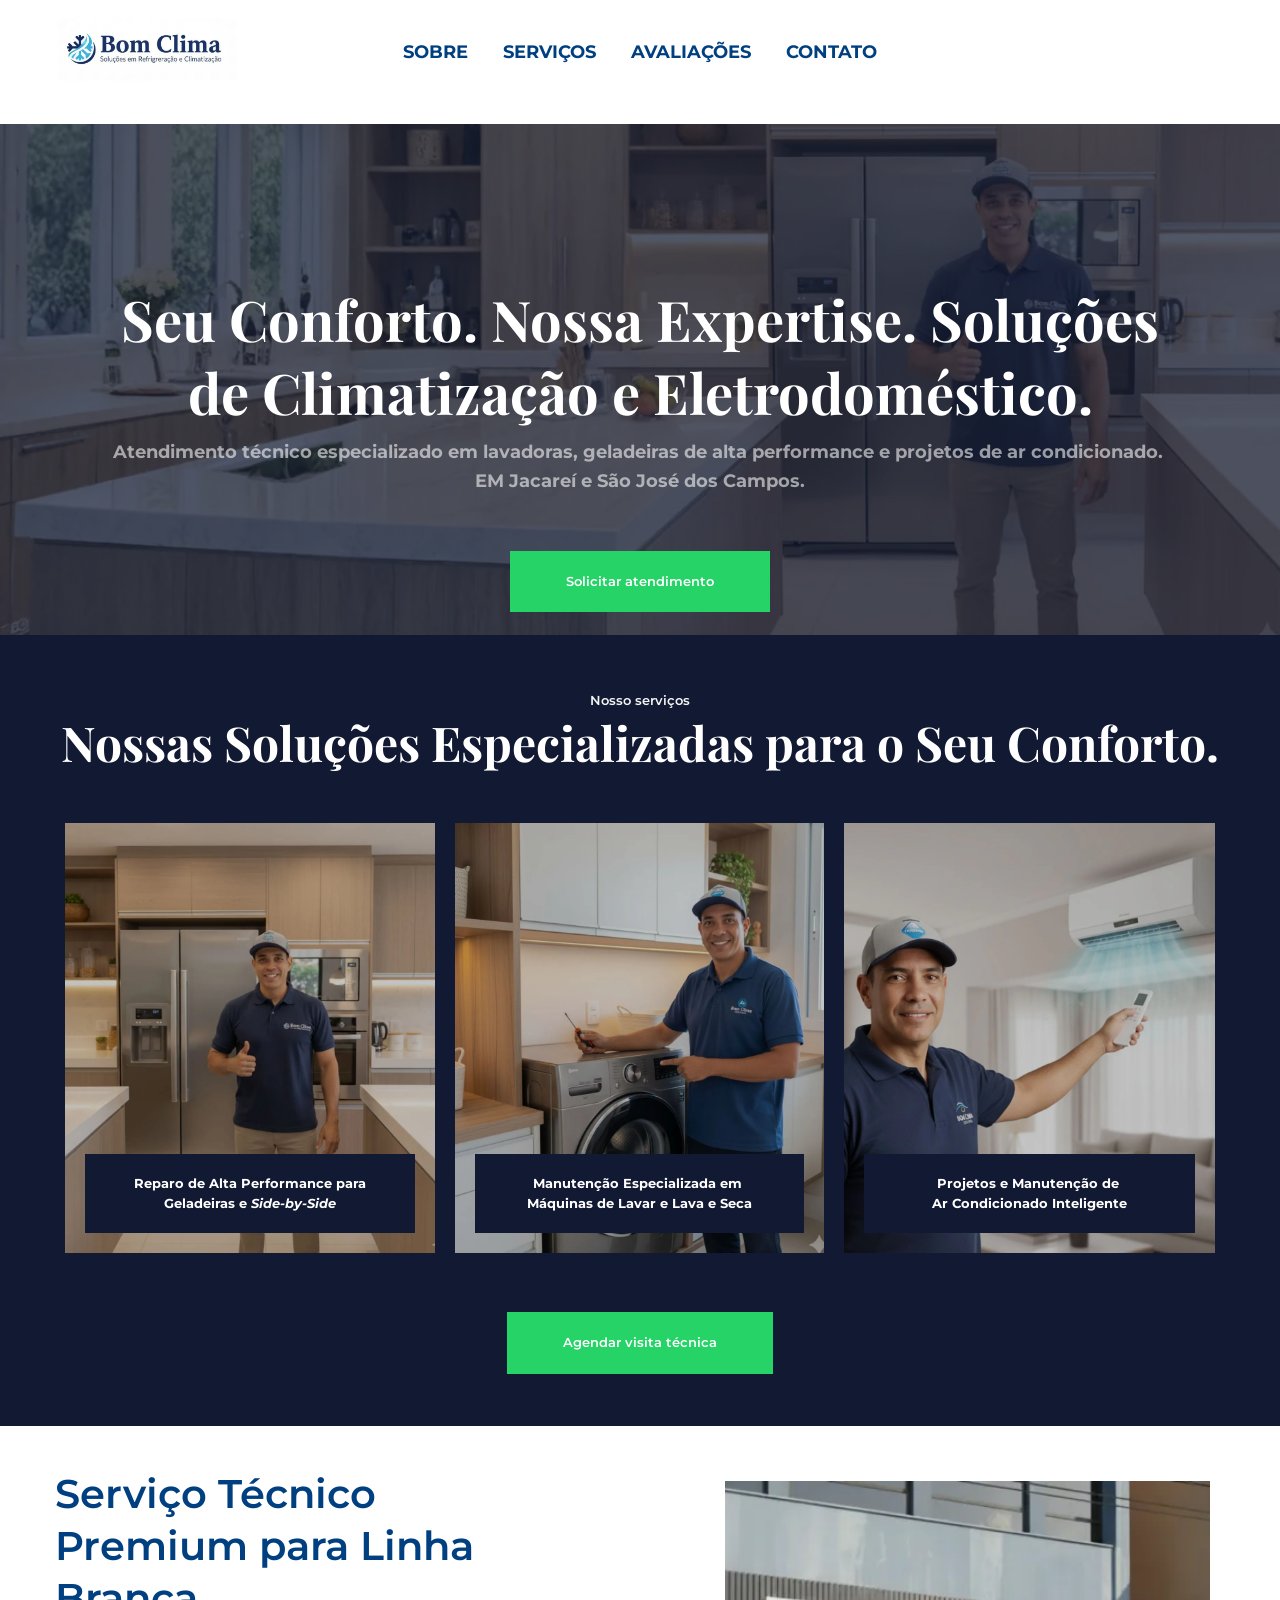
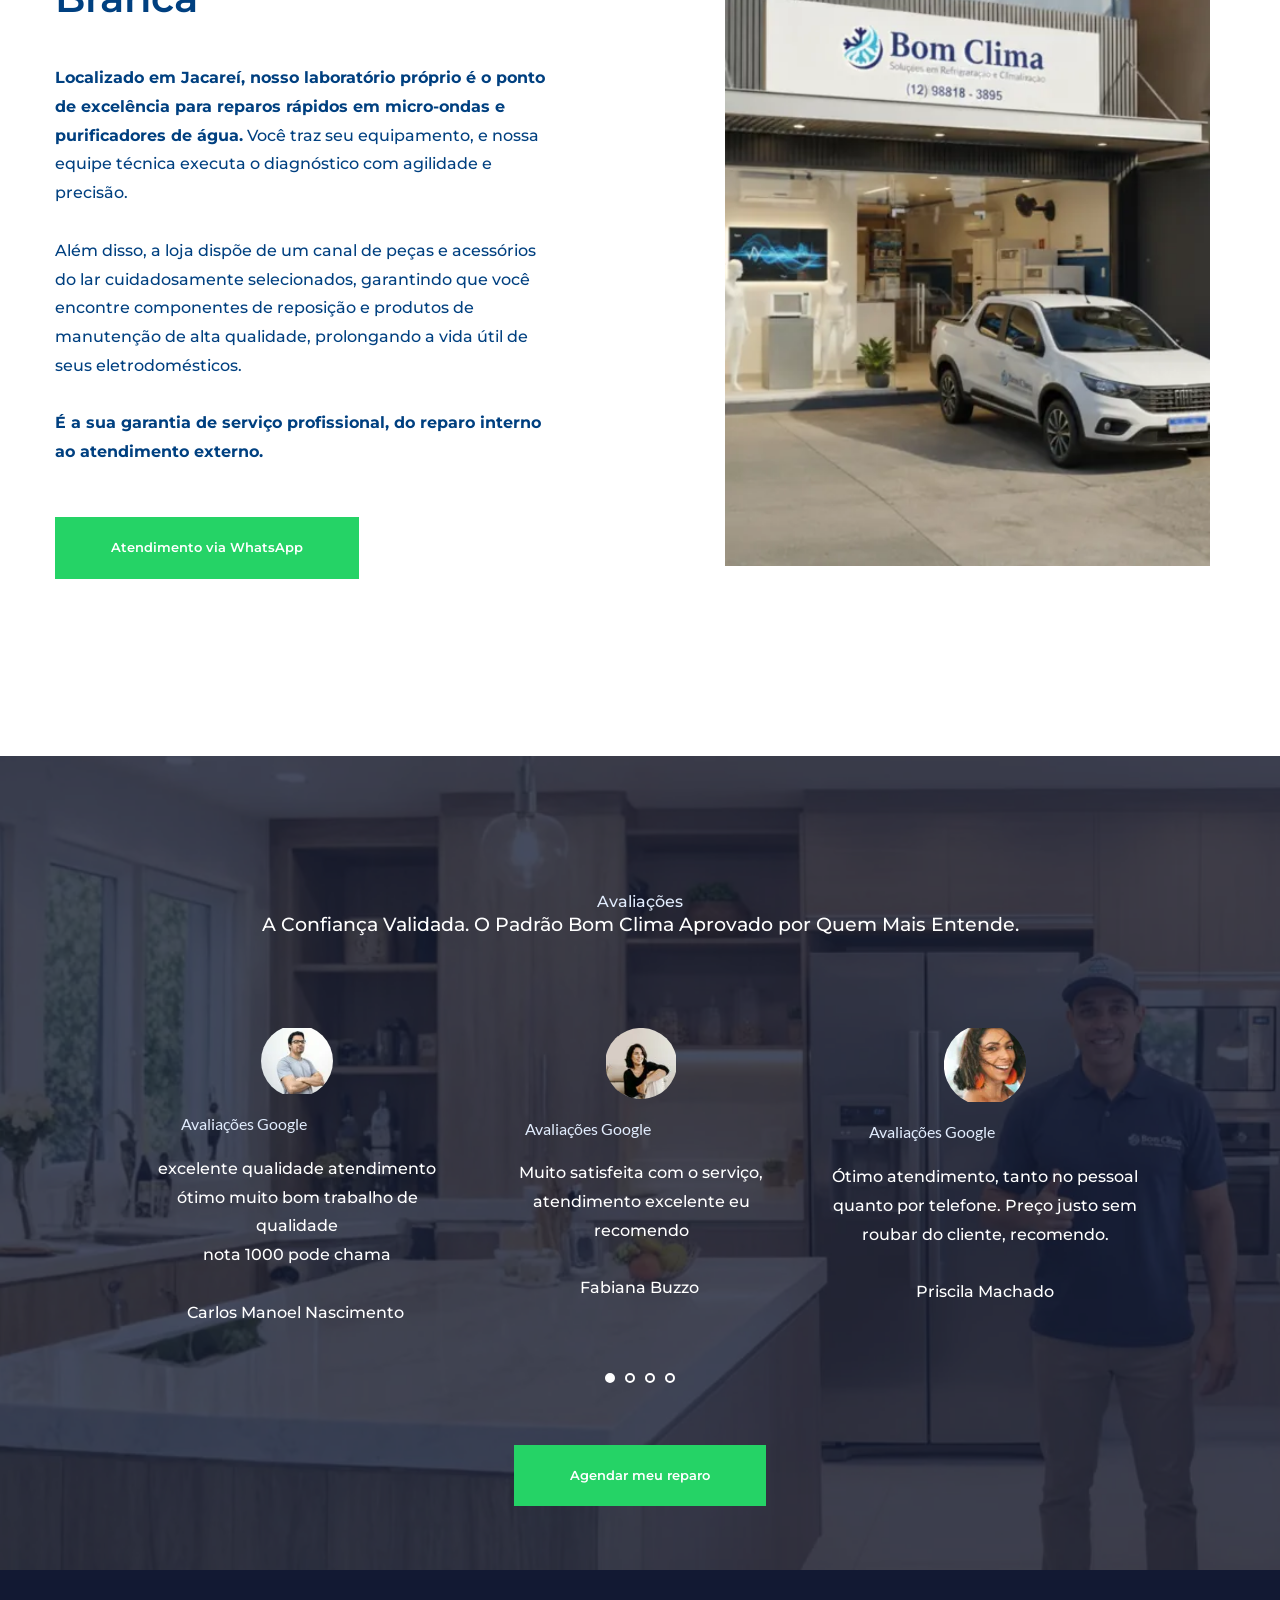
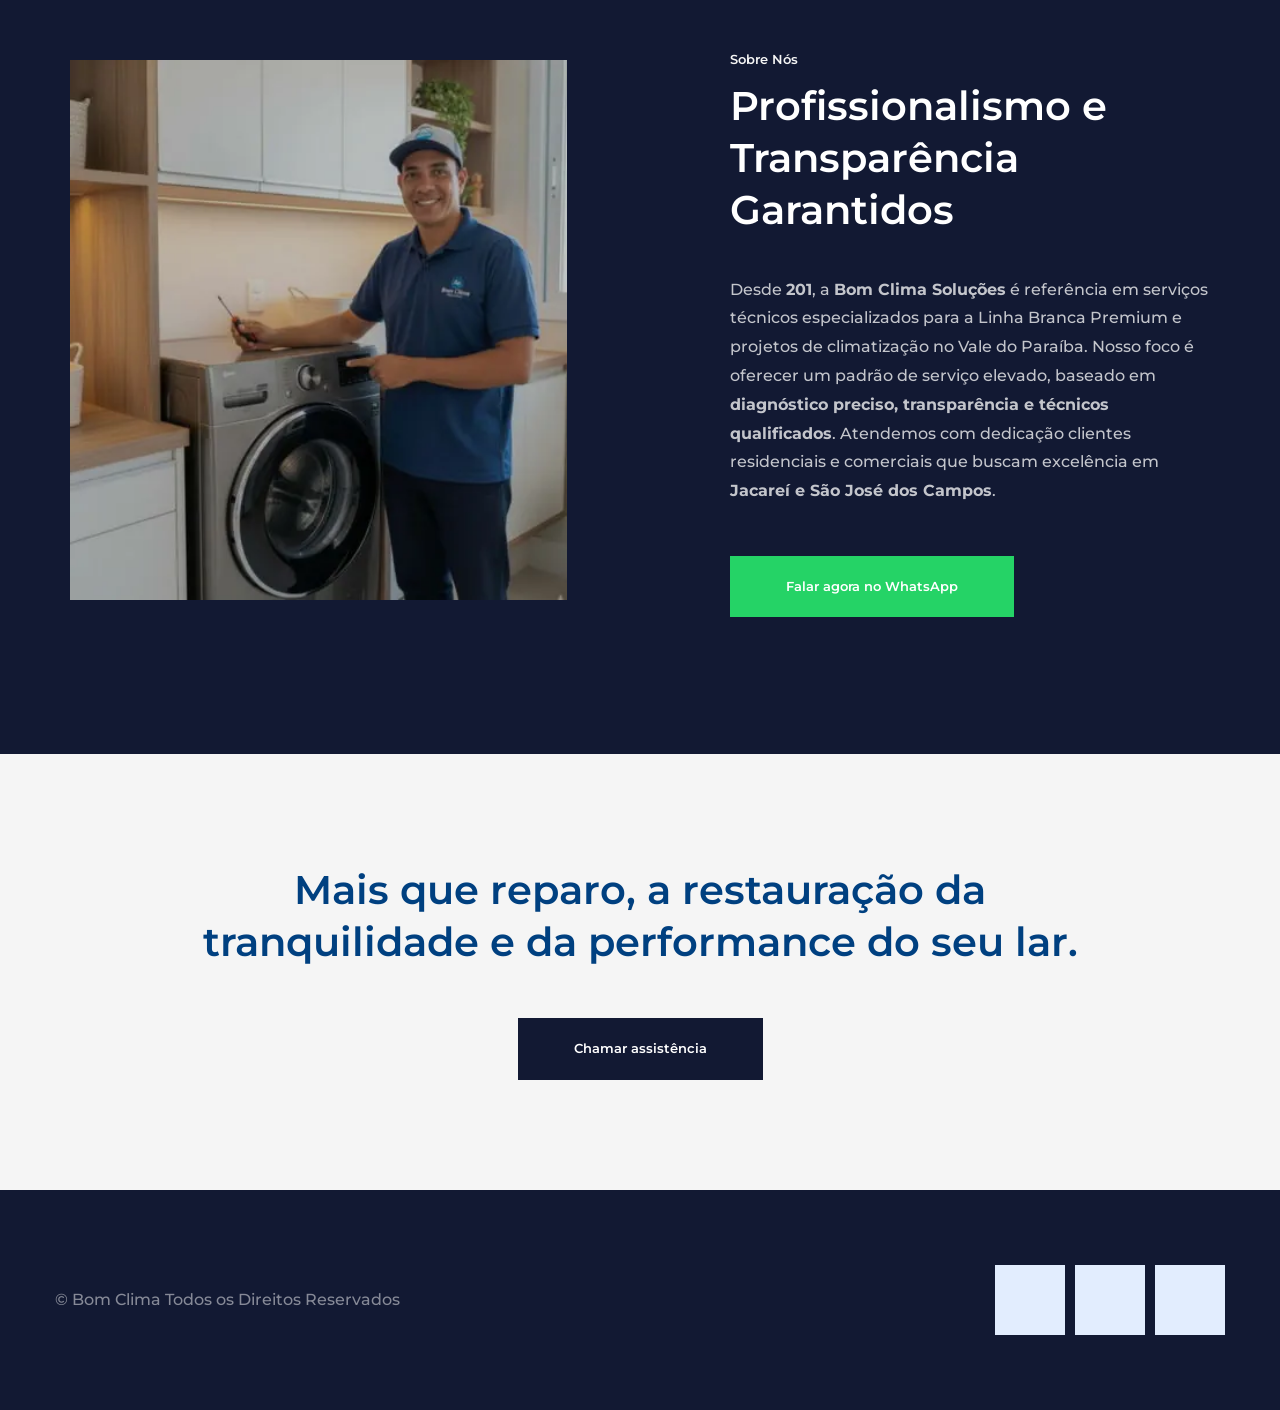
==== commit 884e3958: "Optimize images to WebP and update index.html references to fix PageSpeed LCP score" ====
--- a/index.html
+++ b/index.html
@@ -7,7 +7,7 @@
 <meta content="" name="twitter:description"/>
 <title>Bom Clima Soluções</title>
 <meta content="" name="description"/>
-<link href="index.html" rel="canonical"/><link href="var/assets/img/images/cropped-favicon-192x192.png" rel="icon" sizes="16x16"/><meta content="width=device-width, initial-scale=1" name="viewport"/><link class="brz-link brz-link-bunny-fonts-prefetch" href="index.html" rel="dns-prefetch"/><link class="brz-link brz-link-bunny-fonts-preconnect" crossorigin="" href="index.html" rel="preconnect"/><link class="brz-link brz-link-cdn-preconnect" crossorigin="" href="_cdn/cloud-1de12d.becdn.net/index.html" rel="preconnect"/><link class="brz-link brz-link-google" href="var/assets/fonts/fonts_07a478c223b044d870a4e878d7d6b587.css" rel="stylesheet" type="text/css"/><link class="brz-link brz-link-preview-lib" data-brz-group="group-1_2" href="var/assets/builds/free/336-cloud/editor/css/group-1_2.min.css" rel="stylesheet"/><link class="brz-link brz-link-preview-pro" href="var/assets/builds/pro/209-cloud/css/preview.pro.min.css" rel="stylesheet"/><style class="brz-style">.brz .brz-css-1b87ago {border: 0px solid transparent;}
+<link href="index.html" rel="canonical"/><link href="var/assets/img/images/cropped-favicon-192x192.webp" rel="icon" sizes="16x16"/><meta content="width=device-width, initial-scale=1" name="viewport"/><link class="brz-link brz-link-bunny-fonts-prefetch" href="index.html" rel="dns-prefetch"/><link class="brz-link brz-link-bunny-fonts-preconnect" crossorigin="" href="index.html" rel="preconnect"/><link class="brz-link brz-link-cdn-preconnect" crossorigin="" href="_cdn/cloud-1de12d.becdn.net/index.html" rel="preconnect"/><link class="brz-link brz-link-google" href="var/assets/fonts/fonts_07a478c223b044d870a4e878d7d6b587.css" rel="stylesheet" type="text/css"/><link class="brz-link brz-link-preview-lib" data-brz-group="group-1_2" href="var/assets/builds/free/336-cloud/editor/css/group-1_2.min.css" rel="stylesheet"/><link class="brz-link brz-link-preview-pro" href="var/assets/builds/pro/209-cloud/css/preview.pro.min.css" rel="stylesheet"/><style class="brz-style">.brz .brz-css-1b87ago {border: 0px solid transparent;}
 @media (min-width:991px) {.brz .brz-css-1b87ago {max-width: calc(1 * var(--brz-section-container-max-width,1170px));}}
 @media (max-width:991px) and (min-width:768px) {.brz .brz-css-1b87ago {max-width: 100%;}}
 @media (max-width:767px) {.brz .brz-css-1b87ago {max-width: 100%;}}
@@ -1667,15 +1667,15 @@
 @media (max-width:767px) {.brz .brz-css-1dwj3bc {margin: 0;padding: 0px 20px 10px 20px;}}
 .brz .brz-css-l8yfui {flex: 1 1 33.4%;max-width: 33.4%;}
 .brz .brz-css-l8yfui > .brz-bg {margin: 0px 10px 0px 10px;}
-.brz .brz-css-l8yfui > .brz-bg > .brz-bg-image {background-image: url('var/assets/img/media/iW_5000_iH_any/7de97ec06e4653615e1ad61a5043566a/Refrigera-o-Tri-ngulo-1-.jpg');background-position: 54% 53%;}
-.brz .brz-css-l8yfui > .brz-bg > .brz-bg-image:after {content: "";background-image: url('var/assets/img/media/iW_5000_iH_any/7de97ec06e4653615e1ad61a5043566a/Refrigera-o-Tri-ngulo-1-.jpg');}
+.brz .brz-css-l8yfui > .brz-bg > .brz-bg-image {background-image: url('var/assets/img/media/iW_5000_iH_any/7de97ec06e4653615e1ad61a5043566a/Refrigera-o-Tri-ngulo-1-.webp');background-position: 54% 53%;}
+.brz .brz-css-l8yfui > .brz-bg > .brz-bg-image:after {content: "";background-image: url('var/assets/img/media/iW_5000_iH_any/7de97ec06e4653615e1ad61a5043566a/Refrigera-o-Tri-ngulo-1-.webp');}
 @media (min-width:991px) {.brz .brz-css-l8yfui {z-index: auto;flex: 1 1 33.4%;max-width: 33.4%;justify-content: flex-start;}
 	.brz .brz-css-l8yfui .brz-columns__scroll-effect {justify-content: flex-start;}
 	.brz .brz-css-l8yfui > .brz-bg {margin: 0px 10px 0px 10px;mix-blend-mode: normal;border-radius: 0px;}
 	.brz .brz-css-l8yfui:hover > .brz-bg {border: 0px solid rgba(102,115,141,0);box-shadow: none;}
 	.brz .brz-css-l8yfui > .brz-bg > .brz-bg-image {background-size: cover;background-repeat: no-repeat;-webkit-mask-image: none;mask-image: none;}
-	.brz .brz-css-l8yfui:hover > .brz-bg > .brz-bg-image {background-image: url('var/assets/img/media/iW_5000_iH_any/7de97ec06e4653615e1ad61a5043566a/Refrigera-o-Tri-ngulo-1-.jpg');filter: none;background-position: 54% 53%;display: block;}
-	.brz .brz-css-l8yfui:hover > .brz-bg > .brz-bg-image:after {content: "";background-image: url('var/assets/img/media/iW_5000_iH_any/7de97ec06e4653615e1ad61a5043566a/Refrigera-o-Tri-ngulo-1-.jpg');}
+	.brz .brz-css-l8yfui:hover > .brz-bg > .brz-bg-image {background-image: url('var/assets/img/media/iW_5000_iH_any/7de97ec06e4653615e1ad61a5043566a/Refrigera-o-Tri-ngulo-1-.webp');filter: none;background-position: 54% 53%;display: block;}
+	.brz .brz-css-l8yfui:hover > .brz-bg > .brz-bg-image:after {content: "";background-image: url('var/assets/img/media/iW_5000_iH_any/7de97ec06e4653615e1ad61a5043566a/Refrigera-o-Tri-ngulo-1-.webp');}
 	.brz .brz-css-l8yfui > .brz-bg > .brz-bg-color {-webkit-mask-image: none;mask-image: none;}
 	.brz .brz-css-l8yfui:hover > .brz-bg > .brz-bg-color {background-color: rgba(var(--brz-global-color2),.7);background-image: none;}
 	.brz .brz-css-l8yfui > .brz-bg > .brz-bg-map {display: none;}
@@ -1766,15 +1766,15 @@
 @media (max-width:767px) {.brz .brz-css-190727g {margin: 10px 0px 10px 0px;padding: 0px 20px 10px 20px;}}
 .brz .brz-css-1hnhedx {flex: 1 1 33.3%;max-width: 33.3%;}
 .brz .brz-css-1hnhedx > .brz-bg {margin: 0px 10px 0px 10px;}
-.brz .brz-css-1hnhedx > .brz-bg > .brz-bg-image {background-image: url('var/assets/img/media/iW_5000_iH_any/e5366e5eee12005a4b8645e157271fea/Refrigera-o-Tri-ngulo.jpg');background-position: 50% 50%;}
-.brz .brz-css-1hnhedx > .brz-bg > .brz-bg-image:after {content: "";background-image: url('var/assets/img/media/iW_5000_iH_any/e5366e5eee12005a4b8645e157271fea/Refrigera-o-Tri-ngulo.jpg');}
+.brz .brz-css-1hnhedx > .brz-bg > .brz-bg-image {background-image: url('var/assets/img/media/iW_5000_iH_any/e5366e5eee12005a4b8645e157271fea/Refrigera-o-Tri-ngulo.webp');background-position: 50% 50%;}
+.brz .brz-css-1hnhedx > .brz-bg > .brz-bg-image:after {content: "";background-image: url('var/assets/img/media/iW_5000_iH_any/e5366e5eee12005a4b8645e157271fea/Refrigera-o-Tri-ngulo.webp');}
 @media (min-width:991px) {.brz .brz-css-1hnhedx {z-index: auto;flex: 1 1 33.3%;max-width: 33.3%;justify-content: flex-start;}
 	.brz .brz-css-1hnhedx .brz-columns__scroll-effect {justify-content: flex-start;}
 	.brz .brz-css-1hnhedx > .brz-bg {margin: 0px 10px 0px 10px;mix-blend-mode: normal;border-radius: 0px;}
 	.brz .brz-css-1hnhedx:hover > .brz-bg {border: 0px solid rgba(102,115,141,0);box-shadow: none;}
 	.brz .brz-css-1hnhedx > .brz-bg > .brz-bg-image {background-size: cover;background-repeat: no-repeat;-webkit-mask-image: none;mask-image: none;}
-	.brz .brz-css-1hnhedx:hover > .brz-bg > .brz-bg-image {background-image: url('var/assets/img/media/iW_5000_iH_any/e5366e5eee12005a4b8645e157271fea/Refrigera-o-Tri-ngulo.jpg');filter: none;background-position: 50% 50%;display: block;}
-	.brz .brz-css-1hnhedx:hover > .brz-bg > .brz-bg-image:after {content: "";background-image: url('var/assets/img/media/iW_5000_iH_any/e5366e5eee12005a4b8645e157271fea/Refrigera-o-Tri-ngulo.jpg');}
+	.brz .brz-css-1hnhedx:hover > .brz-bg > .brz-bg-image {background-image: url('var/assets/img/media/iW_5000_iH_any/e5366e5eee12005a4b8645e157271fea/Refrigera-o-Tri-ngulo.webp');filter: none;background-position: 50% 50%;display: block;}
+	.brz .brz-css-1hnhedx:hover > .brz-bg > .brz-bg-image:after {content: "";background-image: url('var/assets/img/media/iW_5000_iH_any/e5366e5eee12005a4b8645e157271fea/Refrigera-o-Tri-ngulo.webp');}
 	.brz .brz-css-1hnhedx > .brz-bg > .brz-bg-color {-webkit-mask-image: none;mask-image: none;}
 	.brz .brz-css-1hnhedx:hover > .brz-bg > .brz-bg-color {background-color: rgba(var(--brz-global-color2),.7);background-image: none;}
 	.brz .brz-css-1hnhedx > .brz-bg > .brz-bg-map {display: none;}
@@ -1998,15 +1998,15 @@
 @media (min-width:991px) {.brz .brz-css-1r039cc:hover {border: 0px solid transparent;}}
 @media (min-width:991px) {.brz .brz-css-1r039cc {max-width: calc(1 * var(--brz-section-container-max-width,1170px));}}
 .brz .brz-css-5vm29f {padding: 279px 0px 0px 0px;}
-.brz .brz-css-5vm29f > .brz-bg > .brz-bg-image {background-image: url('var/assets/img/media/iW_5000_iH_any/9ab2811bc247517450f664389cba5776/Banner-Site.jpg');background-position: 97% 17%;}
-.brz .brz-css-5vm29f > .brz-bg > .brz-bg-image:after {content: "";background-image: url('var/assets/img/media/iW_5000_iH_any/9ab2811bc247517450f664389cba5776/Banner-Site.jpg');}
+.brz .brz-css-5vm29f > .brz-bg > .brz-bg-image {background-image: url('var/assets/img/media/iW_5000_iH_any/9ab2811bc247517450f664389cba5776/Banner-Site.webp');background-position: 97% 17%;}
+.brz .brz-css-5vm29f > .brz-bg > .brz-bg-image:after {content: "";background-image: url('var/assets/img/media/iW_5000_iH_any/9ab2811bc247517450f664389cba5776/Banner-Site.webp');}
 .brz .brz-css-5vm29f > .brz-bg > .brz-bg-color {background-color: rgba(var(--brz-global-color2),.64);}
 @media (min-width:991px) {.brz .brz-css-5vm29f {padding: 279px 0px 0px 0px;}
 	.brz .brz-css-5vm29f > .brz-bg {border-radius: 0px;mix-blend-mode: normal;}
 	.brz .brz-css-5vm29f:hover > .brz-bg {border: 0px solid rgba(102,115,141,0);}
 	.brz .brz-css-5vm29f > .brz-bg > .brz-bg-image {background-size: cover;background-repeat: no-repeat;-webkit-mask-image: none;mask-image: none;}
-	.brz .brz-css-5vm29f:hover > .brz-bg > .brz-bg-image {background-image: url('var/assets/img/media/iW_5000_iH_any/9ab2811bc247517450f664389cba5776/Banner-Site.jpg');filter: none;background-position: 97% 17%;display: block;}
-	.brz .brz-css-5vm29f:hover > .brz-bg > .brz-bg-image:after {content: "";background-image: url('var/assets/img/media/iW_5000_iH_any/9ab2811bc247517450f664389cba5776/Banner-Site.jpg');}
+	.brz .brz-css-5vm29f:hover > .brz-bg > .brz-bg-image {background-image: url('var/assets/img/media/iW_5000_iH_any/9ab2811bc247517450f664389cba5776/Banner-Site.webp');filter: none;background-position: 97% 17%;display: block;}
+	.brz .brz-css-5vm29f:hover > .brz-bg > .brz-bg-image:after {content: "";background-image: url('var/assets/img/media/iW_5000_iH_any/9ab2811bc247517450f664389cba5776/Banner-Site.webp');}
 	.brz .brz-css-5vm29f > .brz-bg > .brz-bg-color {-webkit-mask-image: none;mask-image: none;}
 	.brz .brz-css-5vm29f:hover > .brz-bg > .brz-bg-color {background-color: rgba(var(--brz-global-color2),.64);background-image: none;}
 	.brz .brz-css-5vm29f > .brz-bg > .brz-bg-map {display: none;}
@@ -2115,15 +2115,15 @@
 @media (max-width:767px) {.brz .brz-css-1in5l59 {margin: 0px 0px 10px 0px;padding: 0px 20px 10px 20px;}}
 .brz .brz-css-1vag33c {flex: 1 1 33.3%;max-width: 33.3%;}
 .brz .brz-css-1vag33c > .brz-bg {margin: 0px 10px 0px 10px;}
-.brz .brz-css-1vag33c > .brz-bg > .brz-bg-image {background-image: url('var/assets/img/media/iW_5000_iH_any/1235fa636310b6f28997df54b67b30d4/Refrigera-o-Tri-ngulo-2-.jpg');background-position: 50% 50%;}
-.brz .brz-css-1vag33c > .brz-bg > .brz-bg-image:after {content: "";background-image: url('var/assets/img/media/iW_5000_iH_any/1235fa636310b6f28997df54b67b30d4/Refrigera-o-Tri-ngulo-2-.jpg');}
+.brz .brz-css-1vag33c > .brz-bg > .brz-bg-image {background-image: url('var/assets/img/media/iW_5000_iH_any/1235fa636310b6f28997df54b67b30d4/Refrigera-o-Tri-ngulo-2-.webp');background-position: 50% 50%;}
+.brz .brz-css-1vag33c > .brz-bg > .brz-bg-image:after {content: "";background-image: url('var/assets/img/media/iW_5000_iH_any/1235fa636310b6f28997df54b67b30d4/Refrigera-o-Tri-ngulo-2-.webp');}
 @media (min-width:991px) {.brz .brz-css-1vag33c {z-index: auto;flex: 1 1 33.3%;max-width: 33.3%;justify-content: flex-start;}
 	.brz .brz-css-1vag33c .brz-columns__scroll-effect {justify-content: flex-start;}
 	.brz .brz-css-1vag33c > .brz-bg {margin: 0px 10px 0px 10px;mix-blend-mode: normal;border-radius: 0px;}
 	.brz .brz-css-1vag33c:hover > .brz-bg {border: 0px solid rgba(102,115,141,0);box-shadow: none;}
 	.brz .brz-css-1vag33c > .brz-bg > .brz-bg-image {background-size: cover;background-repeat: no-repeat;-webkit-mask-image: none;mask-image: none;}
-	.brz .brz-css-1vag33c:hover > .brz-bg > .brz-bg-image {background-image: url('var/assets/img/media/iW_5000_iH_any/1235fa636310b6f28997df54b67b30d4/Refrigera-o-Tri-ngulo-2-.jpg');filter: none;background-position: 50% 50%;display: block;}
-	.brz .brz-css-1vag33c:hover > .brz-bg > .brz-bg-image:after {content: "";background-image: url('var/assets/img/media/iW_5000_iH_any/1235fa636310b6f28997df54b67b30d4/Refrigera-o-Tri-ngulo-2-.jpg');}
+	.brz .brz-css-1vag33c:hover > .brz-bg > .brz-bg-image {background-image: url('var/assets/img/media/iW_5000_iH_any/1235fa636310b6f28997df54b67b30d4/Refrigera-o-Tri-ngulo-2-.webp');filter: none;background-position: 50% 50%;display: block;}
+	.brz .brz-css-1vag33c:hover > .brz-bg > .brz-bg-image:after {content: "";background-image: url('var/assets/img/media/iW_5000_iH_any/1235fa636310b6f28997df54b67b30d4/Refrigera-o-Tri-ngulo-2-.webp');}
 	.brz .brz-css-1vag33c > .brz-bg > .brz-bg-color {-webkit-mask-image: none;mask-image: none;}
 	.brz .brz-css-1vag33c:hover > .brz-bg > .brz-bg-color {background-color: rgba(var(--brz-global-color2),.7);background-image: none;}
 	.brz .brz-css-1vag33c > .brz-bg > .brz-bg-map {display: none;}
@@ -2506,15 +2506,15 @@
 @media (max-width:767px) {.brz .brz-css-g9cYa {font-size: var(--brz-paragraphmobilefontsize,initial);line-height: var(--brz-paragraphmobilelineheight,initial);font-weight: var(--brz-paragraphmobilefontweight,initial);font-weight: var(--brz-paragraphmobilebold,initial);letter-spacing: var(--brz-paragraphmobileletterspacing,initial);font-variation-settings: var(--brz-paragraphmobilefontvariation,initial);font-style: var(--brz-paragraphmobileitalic,initial);text-decoration: var(--brz-paragraphmobiletextdecoration,initial) !important;text-transform: var(--brz-paragraphmobiletexttransform,initial) !important;}}
 @media (min-width:991px) {.brz .brz-css-1nhlck6 {width: 547.82px;height: 684.78px;margin-inline-start: -31.51px;margin-top: 0px;}}
 .brz .brz-css-1u1gs4y {padding: 122px 0px 110px 0px;}
-.brz .brz-css-1u1gs4y > .brz-bg > .brz-bg-image {background-image: url('var/assets/img/media/iW_5000_iH_any/9ab2811bc247517450f664389cba5776/Banner-Site.jpg');background-position: 50% 50%;}
-.brz .brz-css-1u1gs4y > .brz-bg > .brz-bg-image:after {content: "";background-image: url('var/assets/img/media/iW_5000_iH_any/9ab2811bc247517450f664389cba5776/Banner-Site.jpg');}
+.brz .brz-css-1u1gs4y > .brz-bg > .brz-bg-image {background-image: url('var/assets/img/media/iW_5000_iH_any/9ab2811bc247517450f664389cba5776/Banner-Site.webp');background-position: 50% 50%;}
+.brz .brz-css-1u1gs4y > .brz-bg > .brz-bg-image:after {content: "";background-image: url('var/assets/img/media/iW_5000_iH_any/9ab2811bc247517450f664389cba5776/Banner-Site.webp');}
 .brz .brz-css-1u1gs4y > .brz-bg > .brz-bg-color {background-color: rgba(var(--brz-global-color2),.7);}
 @media (min-width:991px) {.brz .brz-css-1u1gs4y {padding: 122px 0px 110px 0px;}
 	.brz .brz-css-1u1gs4y > .brz-bg {border-radius: 0px;mix-blend-mode: normal;}
 	.brz .brz-css-1u1gs4y:hover > .brz-bg {border: 0px solid rgba(102,115,141,0);}
 	.brz .brz-css-1u1gs4y > .brz-bg > .brz-bg-image {background-size: cover;background-repeat: no-repeat;-webkit-mask-image: none;mask-image: none;}
-	.brz .brz-css-1u1gs4y:hover > .brz-bg > .brz-bg-image {background-image: url('var/assets/img/media/iW_5000_iH_any/9ab2811bc247517450f664389cba5776/Banner-Site.jpg');filter: none;background-position: 50% 50%;display: block;}
-	.brz .brz-css-1u1gs4y:hover > .brz-bg > .brz-bg-image:after {content: "";background-image: url('var/assets/img/media/iW_5000_iH_any/9ab2811bc247517450f664389cba5776/Banner-Site.jpg');}
+	.brz .brz-css-1u1gs4y:hover > .brz-bg > .brz-bg-image {background-image: url('var/assets/img/media/iW_5000_iH_any/9ab2811bc247517450f664389cba5776/Banner-Site.webp');filter: none;background-position: 50% 50%;display: block;}
+	.brz .brz-css-1u1gs4y:hover > .brz-bg > .brz-bg-image:after {content: "";background-image: url('var/assets/img/media/iW_5000_iH_any/9ab2811bc247517450f664389cba5776/Banner-Site.webp');}
 	.brz .brz-css-1u1gs4y > .brz-bg > .brz-bg-color {-webkit-mask-image: none;mask-image: none;}
 	.brz .brz-css-1u1gs4y:hover > .brz-bg > .brz-bg-color {background-color: rgba(var(--brz-global-color2),.7);background-image: none;}
 	.brz .brz-css-1u1gs4y > .brz-bg > .brz-bg-map {display: none;}
@@ -2647,12 +2647,12 @@
 new Date().getTime(),event:'gtm.js'});var f=d.getElementsByTagName(s)[0],
 j=d.createElement(s),dl=l!='dataLayer'?'&l='+l:'';j.async=true;j.src=
 'https://www.googletagmanager.com/gtm.js?id='+i+dl;f.parentNode.insertBefore(j,f);
-})(window,document,'script','dataLayer','GTM-5PC6HF7W');</script><!-- End Google Tag Manager --></head><body class="brz"> <div class="brz brz-root__container brz-reset-all brz-root__container-page"><header class="brz-section brz-section__header brz-section__header-type--static brz-css-lppfu brz-css-1szhnfb" id="68f504d0ebed04.60134252_68f504d0ebed04.60134252"><div class="brz-section__menu-item brz-css-7o1q7m brz-css-1g5ig6e" data-brz-custom-id="tILB4h63jY6G"><div class="brz-bg"><div class="brz-bg-color"></div></div><div class="brz-container brz-css-171gycl brz-css-105qsnx"><div class="brz-row__container brz-css-15kit5v brz-css-1y7yrov" data-brz-custom-id="jyIE30gV9Q_q"><div class="brz-row brz-css-g0bnso brz-css-1v1kj7v"><div class="brz-columns brz-css-1owyyg3 brz-css-1ippswm" data-brz-custom-id="mtAYSGuRq738"><div class="brz-column__items brz-css-1ieyp6i brz-css-1ywrkcy"><div class="brz-css-2ncvji brz-css-huodo4 brz-wrapper" id=""><div class="brz-image brz-css-yjcuuv brz-css-1e0l5wa" data-brz-custom-id="rYRo8D_NXEwR"><picture class="brz-picture brz-d-block brz-p-relative brz-css-wnt1pj brz-css-1x4njka"><source media="(min-width: 992px)" srcset="var/assets/img/media/original/ee67c82f1a7943ff558be7bf84934889/Logo.jpg 1x, var/assets/img/media/original/ee67c82f1a7943ff558be7bf84934889/Logo.jpg 2x"/><source media="(min-width: 768px)" srcset="var/assets/img/media/original/ee67c82f1a7943ff558be7bf84934889/Logo.jpg 1x, var/assets/img/media/original/ee67c82f1a7943ff558be7bf84934889/Logo.jpg 2x"/><img alt="" class="brz-img" draggable="false" loading="lazy" src="var/assets/img/media/original/ee67c82f1a7943ff558be7bf84934889/Logo.jpg" srcset="var/assets/img/media/original/ee67c82f1a7943ff558be7bf84934889/Logo.jpg 1x, var/assets/img/media/original/ee67c82f1a7943ff558be7bf84934889/Logo.jpg 2x" title="Logo.jpg"/></picture></div></div></div><a class="brz-a brz-container-link" data-brz-link-type="external" href="#home" rel="noopener" target="_self"></a></div><div class="brz-columns brz-css-1owyyg3 brz-css-1cpznoc" data-brz-custom-id="wklhio2TR82H"><div class="brz-column__items brz-css-1ieyp6i brz-css-16csxze"><div class="brz-wrapper-clone brz-flex-xs-wrap brz-css-1damekt brz-css-lpfa4w" data-brz-custom-id="nibsYa1FMPd5"><a class="brz-a brz-btn brz-css-jxtopg brz-css-vd4no8 brz-css-p9hgh6 brz-css-1aw39q7" data-brz-custom-id="vRngsKSp3Hru" data-brz-link-type="external" href="#about-us" rel="noopener" target="_self"><span class="brz-span brz-text__editor" data-brz-translate-text="1">SOBRE</span></a><a class="brz-a brz-btn brz-css-jxtopg brz-css-1bwcoma brz-css-p9hgh6 brz-css-g5gt9h" data-brz-custom-id="aBym82SeHrQz" data-brz-link-type="external" href="#services" rel="noopener" target="_self"><span class="brz-span brz-text__editor" data-brz-translate-text="1">SERVIÇOS</span></a><a class="brz-a brz-btn brz-css-jxtopg brz-css-1vhba2n brz-css-p9hgh6 brz-css-gl3hhn" data-brz-custom-id="ngbrDonsDIud" data-brz-link-type="external" href="#reviews" rel="noopener" target="_self"><span class="brz-span brz-text__editor" data-brz-translate-text="1">AVALIAÇÕES</span></a><a class="brz-a brz-btn brz-css-jxtopg brz-css-v8bamt brz-css-p9hgh6 brz-css-18ejqbq" data-brz-custom-id="v2W5480Uwa7P" data-brz-link-type="external" href="#contact" rel="noopener" target="_self"><span class="brz-span brz-text__editor" data-brz-translate-text="1">CONTATO</span></a></div></div></div><div class="brz-columns brz-css-1owyyg3 brz-css-1989ly2" data-brz-custom-id="gv07uW7wAIll"><div class="brz-column__items brz-css-1ieyp6i brz-css-73xjb9"><div class="brz-wrapper-clone brz-flex-xs-wrap brz-css-1damekt brz-css-1gpu08s" data-brz-custom-id="gKkQHZbdlKpM"><div class="brz-icon__container" data-brz-custom-id="sKrk5BllThu_"><a class="brz-a" data-brz-link-type="external" href="https://www.instagram.com/bomclima.ar/" rel="noopener" target="_self"><span class="brz-icon brz-span brz-css-jiusly brz-css-6s6cfy"><svg class="brz-icon-svg align-[initial]"><use href="/var/assets/svg/icon/23049967/glyph/logo-twitter.svg#nc_icon"></use></svg></span></a></div><div class="brz-icon__container" data-brz-custom-id="k9VtZ4XN0hlv"><a class="brz-a" data-brz-link-type="external" href="https://www.instagram.com/bomclima.ar/" rel="noopener" target="_self"><span class="brz-icon brz-span brz-css-jiusly brz-css-1qftftx"><svg class="brz-icon-svg align-[initial]"><use href="/var/assets/svg/icon/23049967/glyph/logo-instagram.svg#nc_icon"></use></svg></span></a></div><div class="brz-icon__container" data-brz-custom-id="qUa_Wpkjly6v"><span class="brz-icon brz-span brz-css-jiusly brz-css-f33dnm"><svg class="brz-icon-svg align-[initial]"><use href="/var/assets/svg/icon/23049967/glyph/logo-youtube.svg#nc_icon"></use></svg></span></div></div></div></div></div></div><div class="brz-css-2ncvji brz-css-c9zjl9 brz-wrapper" id=""><div class="brz-line brz-line-default brz-css-miidga brz-css-13qoj5e" data-brz-custom-id="iNJ8rvEhZeBh"><hr class="brz-hr"/></div></div></div></div></header>
+})(window,document,'script','dataLayer','GTM-5PC6HF7W');</script><!-- End Google Tag Manager --></head><body class="brz"> <div class="brz brz-root__container brz-reset-all brz-root__container-page"><header class="brz-section brz-section__header brz-section__header-type--static brz-css-lppfu brz-css-1szhnfb" id="68f504d0ebed04.60134252_68f504d0ebed04.60134252"><div class="brz-section__menu-item brz-css-7o1q7m brz-css-1g5ig6e" data-brz-custom-id="tILB4h63jY6G"><div class="brz-bg"><div class="brz-bg-color"></div></div><div class="brz-container brz-css-171gycl brz-css-105qsnx"><div class="brz-row__container brz-css-15kit5v brz-css-1y7yrov" data-brz-custom-id="jyIE30gV9Q_q"><div class="brz-row brz-css-g0bnso brz-css-1v1kj7v"><div class="brz-columns brz-css-1owyyg3 brz-css-1ippswm" data-brz-custom-id="mtAYSGuRq738"><div class="brz-column__items brz-css-1ieyp6i brz-css-1ywrkcy"><div class="brz-css-2ncvji brz-css-huodo4 brz-wrapper" id=""><div class="brz-image brz-css-yjcuuv brz-css-1e0l5wa" data-brz-custom-id="rYRo8D_NXEwR"><picture class="brz-picture brz-d-block brz-p-relative brz-css-wnt1pj brz-css-1x4njka"><source media="(min-width: 992px)" srcset="var/assets/img/media/original/ee67c82f1a7943ff558be7bf84934889/Logo.webp 1x, var/assets/img/media/original/ee67c82f1a7943ff558be7bf84934889/Logo.webp 2x"/><source media="(min-width: 768px)" srcset="var/assets/img/media/original/ee67c82f1a7943ff558be7bf84934889/Logo.webp 1x, var/assets/img/media/original/ee67c82f1a7943ff558be7bf84934889/Logo.webp 2x"/><img alt="" class="brz-img" draggable="false" loading="lazy" src="var/assets/img/media/original/ee67c82f1a7943ff558be7bf84934889/Logo.webp" srcset="var/assets/img/media/original/ee67c82f1a7943ff558be7bf84934889/Logo.webp 1x, var/assets/img/media/original/ee67c82f1a7943ff558be7bf84934889/Logo.webp 2x" title="Logo.jpg"/></picture></div></div></div><a class="brz-a brz-container-link" data-brz-link-type="external" href="#home" rel="noopener" target="_self"></a></div><div class="brz-columns brz-css-1owyyg3 brz-css-1cpznoc" data-brz-custom-id="wklhio2TR82H"><div class="brz-column__items brz-css-1ieyp6i brz-css-16csxze"><div class="brz-wrapper-clone brz-flex-xs-wrap brz-css-1damekt brz-css-lpfa4w" data-brz-custom-id="nibsYa1FMPd5"><a class="brz-a brz-btn brz-css-jxtopg brz-css-vd4no8 brz-css-p9hgh6 brz-css-1aw39q7" data-brz-custom-id="vRngsKSp3Hru" data-brz-link-type="external" href="#about-us" rel="noopener" target="_self"><span class="brz-span brz-text__editor" data-brz-translate-text="1">SOBRE</span></a><a class="brz-a brz-btn brz-css-jxtopg brz-css-1bwcoma brz-css-p9hgh6 brz-css-g5gt9h" data-brz-custom-id="aBym82SeHrQz" data-brz-link-type="external" href="#services" rel="noopener" target="_self"><span class="brz-span brz-text__editor" data-brz-translate-text="1">SERVIÇOS</span></a><a class="brz-a brz-btn brz-css-jxtopg brz-css-1vhba2n brz-css-p9hgh6 brz-css-gl3hhn" data-brz-custom-id="ngbrDonsDIud" data-brz-link-type="external" href="#reviews" rel="noopener" target="_self"><span class="brz-span brz-text__editor" data-brz-translate-text="1">AVALIAÇÕES</span></a><a class="brz-a brz-btn brz-css-jxtopg brz-css-v8bamt brz-css-p9hgh6 brz-css-18ejqbq" data-brz-custom-id="v2W5480Uwa7P" data-brz-link-type="external" href="#contact" rel="noopener" target="_self"><span class="brz-span brz-text__editor" data-brz-translate-text="1">CONTATO</span></a></div></div></div><div class="brz-columns brz-css-1owyyg3 brz-css-1989ly2" data-brz-custom-id="gv07uW7wAIll"><div class="brz-column__items brz-css-1ieyp6i brz-css-73xjb9"><div class="brz-wrapper-clone brz-flex-xs-wrap brz-css-1damekt brz-css-1gpu08s" data-brz-custom-id="gKkQHZbdlKpM"><div class="brz-icon__container" data-brz-custom-id="sKrk5BllThu_"><a class="brz-a" data-brz-link-type="external" href="https://www.instagram.com/bomclima.ar/" rel="noopener" target="_self"><span class="brz-icon brz-span brz-css-jiusly brz-css-6s6cfy"><svg class="brz-icon-svg align-[initial]"><use href="/var/assets/svg/icon/23049967/glyph/logo-twitter.svg#nc_icon"></use></svg></span></a></div><div class="brz-icon__container" data-brz-custom-id="k9VtZ4XN0hlv"><a class="brz-a" data-brz-link-type="external" href="https://www.instagram.com/bomclima.ar/" rel="noopener" target="_self"><span class="brz-icon brz-span brz-css-jiusly brz-css-1qftftx"><svg class="brz-icon-svg align-[initial]"><use href="/var/assets/svg/icon/23049967/glyph/logo-instagram.svg#nc_icon"></use></svg></span></a></div><div class="brz-icon__container" data-brz-custom-id="qUa_Wpkjly6v"><span class="brz-icon brz-span brz-css-jiusly brz-css-f33dnm"><svg class="brz-icon-svg align-[initial]"><use href="/var/assets/svg/icon/23049967/glyph/logo-youtube.svg#nc_icon"></use></svg></span></div></div></div></div></div></div><div class="brz-css-2ncvji brz-css-c9zjl9 brz-wrapper" id=""><div class="brz-line brz-line-default brz-css-miidga brz-css-13qoj5e" data-brz-custom-id="iNJ8rvEhZeBh"><hr class="brz-hr"/></div></div></div></div></header>
 <section class="brz-section brz-css-blbwd8 brz-css-8gdehx" data-bg-image-placeholder="true" id="wQI3aVXKDy75_wQI3aVXKDy75"><div class="brz-section__content brz-section--boxed brz-css-774hyh brz-css-5vm29f" data-brz-custom-id="khw293xBEjR9"><div class="brz-bg"><div class="brz-bg-image"></div><div class="brz-bg-color"></div></div><div class="brz-container brz-css-1b87ago brz-css-1r039cc"><div class="brz-css-1q1fz35 brz-css-1qv4f18 brz-wrapper" id=""><div class="brz-rich-text brz-rich-text__custom brz-css-hqivca brz-css-tvg5oq" data-brz-custom-id="kCjfztIGkNgD"><div data-brz-translate-text="1"><p class="brz-fs-lg-56 brz-ft-google brz-ff-playfair_display brz-tp-lg-empty brz-fsft-lg-0 brz-fwdth-lg-100 brz-vfw-lg-400 brz-lh-lg-1_3 brz-ls-lg-0 brz-fw-lg-700 brz-fss-lg-px brz-tp-sm-heading1 brz-text-lg-center brz-tp-xs-empty brz-fs-xs-23 brz-fss-xs-px brz-fw-xs-700 brz-ls-xs-0 brz-lh-xs-1_3 brz-vfw-xs-400 brz-fwdth-xs-100 brz-fsft-xs-0 brz-css-rBP1L" data-generated-css="brz-css-i66mc" data-uniq-id="dCys1"><span class="brz-cp-color8">Seu Conforto. Nossa Expertise. Soluções de Climatização e Eletrodoméstico.</span></p></div></div></div><div class="brz-css-1q1fz35 brz-css-tdp0c4 brz-wrapper" id=""><div class="brz-rich-text brz-rich-text__custom brz-css-hqivca brz-css-1adqdv9" data-brz-custom-id="sFzuxUJGB3au"><div data-brz-translate-text="1"><p class="brz-tp-lg-subtitle brz-text-lg-center brz-css-pugry" data-generated-css="brz-css-meGBw" data-uniq-id="gZ468"><span class="brz-cp-color8" style="color: rgba(var(--brz-global-color8),0.57);">Atendimento técnico especializado em lavadoras, geladeiras de alta performance e projetos de ar condicionado. </span></p><p class="brz-tp-lg-subtitle brz-text-lg-center brz-css-pKukl" data-generated-css="brz-css-bb57p" data-uniq-id="l7QTD"><span class="brz-cp-color8" style="color: rgba(var(--brz-global-color8),0.57);">EM Jacareí e São José dos Campos.</span></p></div></div></div><div class="brz-css-1q1fz35 brz-css-cyl8rh brz-css-1khxf7i brz-wrapper" id=""><div class="brz-spacer brz-css-1mo43az brz-css-xlm4wk"></div></div><div class="brz-wrapper-clone brz-flex-xs-wrap brz-css-6r2zib brz-css-16ytnbo" data-brz-custom-id="aW2a1ee7v8Y5"><a class="brz-a brz-btn brz-css-njsf0o brz-css-10iy8uv brz-css-htiz74 brz-css-ci3z4a" data-brz-custom-id="rXL1sr2nE4y_" data-brz-link-type="external" href="https://wa.me/5512988183895?text=Olá%2C+gostaria+de+solicitar+um+atendimento+da+Bom+Clima+Soluções!" rel="noopener" target="_self"><span class="brz-span brz-text__editor" data-brz-translate-text="1">Solicitar atendimento</span></a></div><div class="brz-css-1q1fz35 brz-css-cyl8rh brz-css-1tcknhp brz-wrapper" id=""><div class="brz-spacer brz-css-1mo43az brz-css-1q0urlr"></div></div></div></div></section>
 <section class="brz-section brz-css-16oqm7d brz-css-1vua9kh" data-brz-id="dLEKlZEVskGD_dLEKlZEVskGD" id="services"><div class="brz-section__content brz-section--boxed brz-css-r2qt18 brz-css-1ud9tkx" data-brz-custom-id="pToDsbnzKDK1"><div class="brz-bg"><div class="brz-bg-color"></div></div><div class="brz-container brz-css-4x1fvo brz-css-1v327h9"><div class="brz-css-be7ta4 brz-css-dl4wr8 brz-wrapper" id=""><div class="brz-rich-text brz-rich-text__custom brz-css-r65cso brz-css-jz0n0f" data-brz-custom-id="qOnQIOU3LJm5"><div data-brz-translate-text="1"><p class="brz-tp-lg-abovetitle brz-text-lg-center brz-tp-sm-abovetitle brz-tp-xs-abovetitle brz-css-jJMci" data-generated-css="brz-css-hTnKC" data-uniq-id="hY32j"><span style="color: rgb(245, 245, 245);">Nosso serviços</span></p></div></div></div><div class="brz-css-be7ta4 brz-css-qpa4tx brz-wrapper" id=""><div class="brz-rich-text brz-rich-text__custom brz-css-r65cso brz-css-1i0ebtc" data-brz-custom-id="jBpboeVmFgv6"><div data-brz-translate-text="1"><h2 class="brz-tp-lg-heading2 brz-tp-sm-heading3 brz-text-lg-center brz-tp-xs-heading3 brz-css-oxYIn" data-generated-css="brz-css-pRkzM" data-uniq-id="h2VgF"><span class="brz-cp-color8">Nossas Soluções Especializadas para o Seu Conforto.</span></h2></div></div></div><div class="brz-css-be7ta4 brz-css-16u6mx2 brz-css-czdx5q brz-wrapper" id=""><div class="brz-spacer brz-css-nmbi8x brz-css-1z076bt"></div></div><div class="brz-row__container brz-css-1nw9guf brz-css-1o4nev" data-brz-custom-id="r9EMBRcbkbgF"><div class="brz-row brz-css-1vfmhaz brz-css-auy3r brz-css-y83qwq"><div class="brz-columns brz-css-ftwxz3 brz-css-1vag33c" data-bg-image-placeholder="true" data-brz-custom-id="piyQAIHKgHLv"><div class="brz-bg"><div class="brz-bg-image"></div><div class="brz-bg-color"></div></div><div class="brz-column__items brz-css-5ke46r brz-css-1in5l59"><div class="brz-css-be7ta4 brz-css-16u6mx2 brz-css-14df0fr brz-wrapper" id=""><div class="brz-spacer brz-css-nmbi8x brz-css-9l0x5f"></div></div><div class="brz-row__container brz-css-1nw9guf brz-css-nzyzha" data-brz-custom-id="cgYPGx_vGYqK"><div class="brz-row brz-row--inner brz-css-1vfmhaz brz-css-auy3r brz-css-r5sewp"><div class="brz-columns brz-css-ftwxz3 brz-css-1fk4nzx" data-brz-custom-id="xGa7NqxaIjgV"><div class="brz-bg"><div class="brz-bg-color"></div></div><div class="brz-column__items brz-css-5ke46r brz-css-1gvpdmq"><div class="brz-css-be7ta4 brz-css-k93tui brz-wrapper" id=""><div class="brz-rich-text brz-rich-text__custom brz-css-r65cso brz-css-klbwy3" data-brz-custom-id="n1hae8xYgjPA"><div data-brz-translate-text="1"><p class="brz-tp-lg-abovetitle brz-tp-xs-paragraph brz-tp-sm-paragraph brz-text-lg-center brz-css-e46mj" data-generated-css="brz-css-zxzjh" data-uniq-id="uzuMF"><strong class="brz-cp-color8">Reparo de Alta Performance para Geladeiras e <em>Side-by-Side</em></strong></p></div></div></div></div></div></div></div></div></div><div class="brz-columns brz-css-ftwxz3 brz-css-1hnhedx" data-bg-image-placeholder="true" data-brz-custom-id="bxoahzHRRKGe"><div class="brz-bg"><div class="brz-bg-image"></div><div class="brz-bg-color"></div></div><div class="brz-column__items brz-css-5ke46r brz-css-190727g"><div class="brz-css-be7ta4 brz-css-16u6mx2 brz-css-119rqkc brz-wrapper" id=""><div class="brz-spacer brz-css-nmbi8x brz-css-2butlr"></div></div><div class="brz-row__container brz-css-1nw9guf brz-css-1v77ryl" data-brz-custom-id="m_U7BCyjsYjH"><div class="brz-row brz-row--inner brz-css-1vfmhaz brz-css-auy3r brz-css-1ryraun"><div class="brz-columns brz-css-ftwxz3 brz-css-1d84bk5" data-brz-custom-id="tGcne_8td9f5"><div class="brz-bg"><div class="brz-bg-color"></div></div><div class="brz-column__items brz-css-5ke46r brz-css-1aq742y"><div class="brz-css-be7ta4 brz-css-1x24eta brz-wrapper" id=""><div class="brz-rich-text brz-rich-text__custom brz-css-r65cso brz-css-1fymet0" data-brz-custom-id="xLeTyz91vNop"><div data-brz-translate-text="1"><p class="brz-tp-lg-abovetitle brz-tp-xs-paragraph brz-tp-sm-paragraph brz-text-lg-center brz-css-rXh2V" data-generated-css="brz-css-b5vuL" data-uniq-id="tIpy0"><strong class="brz-cp-color8">Manutenção Especializada em </strong></p><p class="brz-tp-lg-abovetitle brz-tp-xs-paragraph brz-tp-sm-paragraph brz-text-lg-center brz-css-aNeW6" data-generated-css="brz-css-b5vuL" data-uniq-id="tIpy0"><strong class="brz-cp-color8">Máquinas de Lavar e Lava e Seca</strong></p></div></div></div></div></div></div></div></div></div><div class="brz-columns brz-css-ftwxz3 brz-css-l8yfui" data-bg-image-placeholder="true" data-brz-custom-id="s7WSX6Z0nTPy"><div class="brz-bg"><div class="brz-bg-image"></div><div class="brz-bg-color"></div></div><div class="brz-column__items brz-css-5ke46r brz-css-1dwj3bc"><div class="brz-css-be7ta4 brz-css-16u6mx2 brz-css-neb6bk brz-wrapper" id=""><div class="brz-spacer brz-css-nmbi8x brz-css-1iraqwr"></div></div><div class="brz-row__container brz-css-1nw9guf brz-css-1m0hkw4" data-brz-custom-id="fqoeRfbbd5wo"><div class="brz-row brz-row--inner brz-css-1vfmhaz brz-css-auy3r brz-css-1r34xls"><div class="brz-columns brz-css-ftwxz3 brz-css-1fyn3z0" data-brz-custom-id="nOi0YLpjlbBR"><div class="brz-bg"><div class="brz-bg-color"></div></div><div class="brz-column__items brz-css-5ke46r brz-css-1g3ycd2"><div class="brz-css-be7ta4 brz-css-1k3lggu brz-wrapper" id=""><div class="brz-rich-text brz-rich-text__custom brz-css-r65cso brz-css-e9et6k" data-brz-custom-id="q4jCYOoqQ5aP"><div data-brz-translate-text="1"><p class="brz-tp-lg-abovetitle brz-tp-xs-paragraph brz-tp-sm-paragraph brz-text-lg-center brz-css-y726s" data-generated-css="brz-css-hb2sQ" data-uniq-id="hIIYW"><strong class="brz-cp-color8">Projetos e Manutenção de </strong></p><p class="brz-tp-lg-abovetitle brz-tp-xs-paragraph brz-tp-sm-paragraph brz-text-lg-center brz-css-kfrof" data-generated-css="brz-css-hb2sQ" data-uniq-id="hIIYW"><strong class="brz-cp-color8">Ar Condicionado Inteligente</strong></p></div></div></div></div></div></div></div></div></div></div></div><div class="brz-wrapper-clone brz-flex-xs-wrap brz-css-o16akf brz-css-1fe4zz7" data-brz-custom-id="yFcGQLYHDbfc"><a class="brz-a brz-btn brz-css-4dtu08 brz-css-1lk3wab brz-css-131isi brz-css-7wp2al" data-brz-custom-id="abrF4QRklbsp" data-brz-link-type="external" href="https://wa.me/5512988183895?text=Olá%2C+gostaria+de+solicitar+um+atendimento+da+Bom+Clima+Soluções!" rel="noopener" target="_self"><span class="brz-span brz-text__editor" data-brz-translate-text="1">Agendar visita técnica</span></a></div></div></div></section>
-<section class="brz-section brz-css-vyvq5u brz-css-1mdipn4" data-brz-id="idq7qHJlFh4k_idq7qHJlFh4k" id="about-us"><div class="brz-section__content brz-section--boxed brz-css-a9agch brz-css-1iqhmi" data-brz-custom-id="dADmRVeO6pBa"><div class="brz-bg"><div class="brz-bg-color"></div></div><div class="brz-container brz-css-kstgmk brz-css-1bfvp7w"><div class="brz-row__container brz-css-17sy2ym brz-css-12sq4pm" data-brz-custom-id="u8zp8fBkJ0BU"><div class="brz-row brz-css-duwshy brz-css-1krtnxo brz-css-1v9i8oa"><div class="brz-columns brz-css-1afpu20 brz-css-1gztduq" data-brz-custom-id="a5Vew0F7eF3I"><div class="brz-column__items brz-css-2rckzi brz-css-93hp3a"><div class="brz-css-ygt0gk brz-css-ecg4gr brz-wrapper" id=""><div class="brz-rich-text brz-rich-text__custom brz-css-1o70uzi brz-css-1kfcptn" data-brz-custom-id="tRwjHPhRq9z7"><div data-brz-translate-text="1"><p class="brz-tp-xs-heading3 brz-text-lg-left brz-tp-lg-heading3 brz-tp-sm-heading3 brz-css-eDkGU" data-generated-css="brz-css-wbAWj" data-uniq-id="xHhah"><span style="color: rgb(0, 64, 128);">Serviço Técnico Premium para Linha Branca</span></p></div></div></div><div class="brz-css-ygt0gk brz-css-1ydjnfs brz-css-1gb6q4s brz-wrapper" id=""><div class="brz-spacer brz-css-107qdnh brz-css-r5hm2e"></div></div><div class="brz-css-ygt0gk brz-css-mps6wb brz-wrapper" id=""><div class="brz-rich-text brz-rich-text__custom brz-css-1o70uzi brz-css-gz3ad7" data-brz-custom-id="lHBYDxD0aCio"><div data-brz-translate-text="1"><p class="brz-tp-sm-heading5 brz-tp-xs-paragraph brz-tp-lg-paragraph brz-css-g9cYa" data-generated-css="brz-css-bFMjB" data-uniq-id="cL4Nh"><strong style="color: rgb(0, 64, 128);">Localizado em Jacareí, nosso laboratório próprio é o ponto de excelência para reparos rápidos em micro-ondas e purificadores de água.</strong><span style="color: rgb(0, 64, 128);"> Você traz seu equipamento, e nossa equipe técnica executa o diagnóstico com agilidade e precisão. </span></p><p class="brz-tp-sm-heading5 brz-tp-xs-paragraph brz-tp-lg-paragraph brz-css-saJh3" data-generated-css="brz-css-gvZtG" data-uniq-id="zrN8A"><span class="brz-cp-color8" style="color: rgba(var(--brz-global-color8),1);"> </span></p><p class="brz-tp-sm-heading5 brz-tp-xs-paragraph brz-tp-lg-paragraph brz-css-pYM7P" data-generated-css="brz-css-dzzyn" data-uniq-id="aMvEI"><span style="color: rgb(0, 64, 128);">Além disso, a loja dispõe de um canal de peças e acessórios do lar cuidadosamente selecionados, garantindo que você encontre componentes de reposição e produtos de manutenção de alta qualidade, prolongando a vida útil de seus eletrodomésticos. </span></p><p class="brz-tp-sm-heading5 brz-tp-xs-paragraph brz-tp-lg-paragraph brz-css-eG6hu" data-generated-css="brz-css-isExA" data-uniq-id="giHcX"><strong class="brz-cp-color8" style="color: rgba(var(--brz-global-color8),1);"> </strong></p><p class="brz-tp-sm-heading5 brz-tp-xs-paragraph brz-tp-lg-paragraph brz-css-bbNcF" data-generated-css="brz-css-wIvTC" data-uniq-id="j7HSc"><strong style="color: rgb(0, 64, 128);">É a sua garantia de serviço profissional, do reparo interno ao atendimento externo.</strong></p></div></div></div><div class="brz-css-ygt0gk brz-css-1ydjnfs brz-css-5buf1t brz-wrapper" id=""><div class="brz-spacer brz-css-107qdnh brz-css-4bklp3"></div></div><div class="brz-wrapper-clone brz-flex-xs-wrap brz-css-36bm4z brz-css-1jpz1f7" data-brz-custom-id="x8AfWXCOGOeF"><a class="brz-a brz-btn brz-css-1q3x2aq brz-css-h1qng1 brz-css-glnv5g brz-css-1uzgi3f" data-brz-custom-id="lSqBPwuWqYWg" data-brz-link-type="external" href="https://wa.me/5512988183895?text=Olá%2C+gostaria+de+solicitar+um+atendimento+da+Bom+Clima+Soluções!" rel="noopener" target="_self"><span class="brz-span brz-text__editor" data-brz-translate-text="1">Atendimento via WhatsApp</span></a></div></div></div><div class="brz-columns brz-css-1afpu20 brz-css-9kfeth" data-brz-custom-id="zkpmfkGMgjAm"><div class="brz-column__items brz-css-2rckzi brz-css-xno3og"><div class="brz-css-ygt0gk brz-css-qgrtgi brz-wrapper" id=""><div class="brz-image brz-css-tebyi3 brz-css-blybu9" data-brz-custom-id="savoLtwp8kaa"><picture class="brz-picture brz-d-block brz-p-relative brz-css-11xna65 brz-css-xhzqas"><source media="(min-width: 992px)" srcset="var/assets/img/media/iW_548_iH_685_oX_32_oY_0_cW_485_cH_685/35d3da63b0afd689ec963145153a8951/Bom-clima.png 1x, var/assets/img/media/iW_1096_iH_1370_oX_64_oY_0_cW_970_cH_1370/35d3da63b0afd689ec963145153a8951/Bom-clima.png 2x"/><source media="(min-width: 768px)" srcset="var/assets/img/media/iW_348_iH_435_oX_20_oY_0_cW_308_cH_435/35d3da63b0afd689ec963145153a8951/Bom-clima.png 1x, var/assets/img/media/iW_696_iH_870_oX_40_oY_0_cW_616_cH_870/35d3da63b0afd689ec963145153a8951/Bom-clima.png 2x"/><img alt="" class="brz-img" draggable="false" loading="lazy" src="var/assets/img/media/iW_548_iH_685_oX_32_oY_0_cW_485_cH_685/35d3da63b0afd689ec963145153a8951/Bom-clima.png" srcset="var/assets/img/media/iW_486_iH_607_oX_28_oY_0_cW_430_cH_607/35d3da63b0afd689ec963145153a8951/Bom-clima.png 1x, var/assets/img/media/iW_972_iH_1214_oX_56_oY_0_cW_860_cH_1214/35d3da63b0afd689ec963145153a8951/Bom-clima.png 2x" title="Bom-clima.png"/></picture></div></div></div></div></div></div></div></div></section>
-<section class="brz-section brz-css-1eywwvq brz-css-wxf3zz" data-bg-image-placeholder="true" data-brz-id="puSKa6_WdNRE_puSKa6_WdNRE" id="reviews"><div class="brz-section__content brz-section--boxed brz-css-1azcaoh brz-css-1u1gs4y" data-brz-custom-id="iD2JM4bcGhXf"><div class="brz-bg"><div class="brz-bg-image"></div><div class="brz-bg-color"></div></div><div class="brz-container brz-css-1j1198b brz-css-1sawm41"><div class="brz-css-cuvwap brz-css-1su21lj brz-wrapper" id=""><div class="brz-rich-text brz-rich-text__custom brz-css-117b7m6 brz-css-10g442n" data-brz-custom-id="x_qDJceO7Im2"><div data-brz-translate-text="1"><p class="brz-text-lg-center brz-tp-lg-paragraph brz-mb-lg-0 brz-css-hQz5X" data-generated-css="brz-css-jEKug" data-uniq-id="we7PP"><span class="brz-cp-color6" style="color: rgba(var(--brz-global-color6),1);">Avaliações</span></p></div></div></div><div class="brz-css-cuvwap brz-css-1j3c8mi brz-wrapper" id=""><div class="brz-rich-text brz-rich-text__custom brz-css-117b7m6 brz-css-1w6reqs" data-brz-custom-id="n4iRktYNXH87"><div data-brz-translate-text="1"><p class="brz-text-lg-center brz-fss-lg-px brz-fw-lg-500 brz-ls-lg-0 brz-lh-lg-1_8 brz-vfw-lg-400 brz-fwdth-lg-100 brz-fsft-lg-0 brz-tp-lg-empty brz-ff-montserrat brz-ft-google brz-fs-lg-19 brz-css-iBvta" data-generated-css="brz-css-mrcEr" data-uniq-id="lTbE7"><span class="brz-cp-color8" style="color: rgba(var(--brz-global-color8),1);">A Confiança Validada. O Padrão Bom Clima Aprovado por Quem Mais Entende.</span></p></div></div></div><div class="brz-css-cuvwap brz-css-l35flt brz-css-wojhsy brz-wrapper" id=""><div class="brz-spacer brz-css-bfuklq brz-css-17y9v21"></div></div><div class="brz-css-cuvwap brz-css-p936e brz-wrapper" id=""><div class="brz-carousel brz-css-1rz3cxe brz-css-17fiyhs" data-brz-custom-id="tk1uYxow6Uty"><div class="brz-carousel__slider" data-arrows="true" data-auto-play="false" data-auto-play-speed="3000" data-dots="true" data-dots-class="brz-slick-slider__dots brz-slick-slider__dots--circle" data-fade="false" data-responsive="%5B%7B%22breakpoint%22%3A991%2C%22settings%22%3A%7B%22slidesToShow%22%3A2%2C%22slidesToScroll%22%3A1%7D%7D%2C%7B%22breakpoint%22%3A767%2C%22settings%22%3A%7B%22slidesToShow%22%3A1%2C%22slidesToScroll%22%3A1%7D%7D%5D" data-slides-to-scroll="1" data-slides-to-show="3" data-swipe="true" data-transition-speed="3.5"><div class="brz-carousel__item"><div class="brz-columns brz-css-kr6wax brz-css-15vaeav brz-css-x0am79" data-brz-custom-id="tcbEKgQLUs1_"><div class="brz-column__items brz-css-2n5p48 brz-css-393jxn"><div class="brz-css-cuvwap brz-css-1jbx0q5 brz-wrapper" id=""><div class="brz-image brz-css-1bnvyp4 brz-css-1rw8yuz" data-brz-custom-id="ri9FZlQLW_Aa"><picture class="brz-picture brz-d-block brz-p-relative brz-css-97qft0 brz-css-edqbw4"><source media="(min-width: 992px)" srcset="var/assets/img/media/iW_99_iH_66_oX_14_oY_0_cW_72_cH_66/_name_KIPqvvTOC1s_819a132d-8e72-4c3d-b9ea-9fbf65093b0e/man-crossing-both-arms.jpg 1x, var/assets/img/media/iW_198_iH_132_oX_28_oY_0_cW_144_cH_132/_name_KIPqvvTOC1s_819a132d-8e72-4c3d-b9ea-9fbf65093b0e/man-crossing-both-arms.jpg 2x"/><source media="(min-width: 768px)" srcset="var/assets/img/media/iW_112_iH_75_oX_15_oY_0_cW_81_cH_75/_name_KIPqvvTOC1s_819a132d-8e72-4c3d-b9ea-9fbf65093b0e/man-crossing-both-arms.jpg 1x, var/assets/img/media/iW_224_iH_150_oX_30_oY_0_cW_162_cH_150/_name_KIPqvvTOC1s_819a132d-8e72-4c3d-b9ea-9fbf65093b0e/man-crossing-both-arms.jpg 2x"/><img alt="man crossing both arms" class="brz-img" draggable="false" loading="lazy" src="var/assets/img/media/iW_99_iH_66_oX_14_oY_0_cW_72_cH_66/_name_KIPqvvTOC1s_819a132d-8e72-4c3d-b9ea-9fbf65093b0e/man-crossing-both-arms.jpg" srcset="var/assets/img/media/iW_136_iH_91_oX_19_oY_0_cW_99_cH_91/_name_KIPqvvTOC1s_819a132d-8e72-4c3d-b9ea-9fbf65093b0e/man-crossing-both-arms.jpg 1x, var/assets/img/media/iW_272_iH_182_oX_38_oY_0_cW_198_cH_182/_name_KIPqvvTOC1s_819a132d-8e72-4c3d-b9ea-9fbf65093b0e/man-crossing-both-arms.jpg 2x" title="man-crossing-both-arms.jpg"/></picture></div></div><div class="brz-css-cuvwap brz-css-3xkawq brz-wrapper" id=""><div class="brz-starrating brz-css-1xa7jp6 brz-css-4aycuc" data-brz-custom-id="oOrt0gmIrubD"><span class="brz-starrating-text brz-span brz-text__editor" data-brz-translate-text="1">Avaliações Google </span><div class="brz-starrating-container" title="5"><div class="brz-starrating-icon-wrap"><svg class="brz-icon-svg align-[initial] brz-starrating-color-empty"><use href="/var/assets/svg/icon/23049967/glyph/shape-star.svg#nc_icon"></use></svg><span class="brz-starrating-color" style="width:calc((5 - 0) * 100%)"><svg class="brz-icon-svg align-[initial]"><use href="/var/assets/svg/icon/23049967/glyph/shape-star.svg#nc_icon"></use></svg></span></div><div class="brz-starrating-icon-wrap"><svg class="brz-icon-svg align-[initial] brz-starrating-color-empty"><use href="/var/assets/svg/icon/23049967/glyph/shape-star.svg#nc_icon"></use></svg><span class="brz-starrating-color" style="width:calc((5 - 1) * 100%)"><svg class="brz-icon-svg align-[initial]"><use href="/var/assets/svg/icon/23049967/glyph/shape-star.svg#nc_icon"></use></svg></span></div><div class="brz-starrating-icon-wrap"><svg class="brz-icon-svg align-[initial] brz-starrating-color-empty"><use href="/var/assets/svg/icon/23049967/glyph/shape-star.svg#nc_icon"></use></svg><span class="brz-starrating-color" style="width:calc((5 - 2) * 100%)"><svg class="brz-icon-svg align-[initial]"><use href="/var/assets/svg/icon/23049967/glyph/shape-star.svg#nc_icon"></use></svg></span></div><div class="brz-starrating-icon-wrap"><svg class="brz-icon-svg align-[initial] brz-starrating-color-empty"><use href="/var/assets/svg/icon/23049967/glyph/shape-star.svg#nc_icon"></use></svg><span class="brz-starrating-color" style="width:calc((5 - 3) * 100%)"><svg class="brz-icon-svg align-[initial]"><use href="/var/assets/svg/icon/23049967/glyph/shape-star.svg#nc_icon"></use></svg></span></div><div class="brz-starrating-icon-wrap"><svg class="brz-icon-svg align-[initial] brz-starrating-color-empty"><use href="/var/assets/svg/icon/23049967/glyph/shape-star.svg#nc_icon"></use></svg><span class="brz-starrating-color" style="width:calc((5 - 4) * 100%)"><svg class="brz-icon-svg align-[initial]"><use href="/var/assets/svg/icon/23049967/glyph/shape-star.svg#nc_icon"></use></svg></span></div></div></div></div><div class="brz-css-cuvwap brz-css-mllh5 brz-wrapper" id=""><div class="brz-rich-text brz-rich-text__custom brz-css-117b7m6 brz-css-r9i8h" data-brz-custom-id="cKrmjduratkp"><div data-brz-translate-text="1"><p class="brz-text-lg-center brz-tp-lg-paragraph brz-css-wREfy" data-generated-css="brz-css-b_pij" data-uniq-id="rdbmt"><span class="brz-cp-color8" style="color: rgba(var(--brz-global-color8),1);">excelente qualidade atendimento ótimo muito bom trabalho de qualidade</span></p><p class="brz-text-lg-center brz-tp-lg-paragraph brz-css-grrZw" data-generated-css="brz-css-akovg" data-uniq-id="uWLK3"><span class="brz-cp-color8" style="color: rgba(var(--brz-global-color8),1);">nota 1000 pode chama</span></p><p class="brz-text-lg-center brz-tp-lg-paragraph brz-css-ry2YA" data-generated-css="brz-css-bjwrp" data-uniq-id="qaqs3"><span class="brz-cp-color8" style="color: rgba(var(--brz-global-color8),1);"> </span></p><p class="brz-text-lg-center brz-tp-lg-paragraph brz-css-dQlLQ" data-generated-css="brz-css-tdcoD" data-uniq-id="d3s1R"><span class="brz-cp-color8" style="color: rgba(var(--brz-global-color8),1);">Carlos Manoel Nascimento </span></p></div></div></div></div></div></div><div class="brz-carousel__item"><div class="brz-columns brz-css-kr6wax brz-css-15vaeav brz-css-1neu1rx" data-brz-custom-id="eoffLZSuJB13"><div class="brz-column__items brz-css-2n5p48 brz-css-1wmjj8k"><div class="brz-css-cuvwap brz-css-rqewu9 brz-wrapper" id=""><div class="brz-image brz-css-1s9u98n brz-css-qxn3o" data-brz-custom-id="m6OubHgn4qcG"><picture class="brz-picture brz-d-block brz-p-relative brz-css-32k6x5 brz-css-190iw5k"><source media="(min-width: 992px)" srcset="var/assets/img/media/iW_69_iH_103_oX_0_oY_0_cW_69_cH_71/_name_n1B6ftPB5Eg_73e31534-d584-4c61-b39d-17efca14d7d3/woman-in-black-long-sleeve-shirt-sitting-on-white-couch.jpg 1x, var/assets/img/media/iW_138_iH_206_oX_0_oY_0_cW_138_cH_142/_name_n1B6ftPB5Eg_73e31534-d584-4c61-b39d-17efca14d7d3/woman-in-black-long-sleeve-shirt-sitting-on-white-couch.jpg 2x"/><source media="(min-width: 768px)" srcset="var/assets/img/media/iW_78_iH_117_oX_0_oY_0_cW_78_cH_80/_name_n1B6ftPB5Eg_73e31534-d584-4c61-b39d-17efca14d7d3/woman-in-black-long-sleeve-shirt-sitting-on-white-couch.jpg 1x, var/assets/img/media/iW_156_iH_234_oX_0_oY_0_cW_156_cH_160/_name_n1B6ftPB5Eg_73e31534-d584-4c61-b39d-17efca14d7d3/woman-in-black-long-sleeve-shirt-sitting-on-white-couch.jpg 2x"/><img alt="woman in black long sleeve shirt sitting on white couch" class="brz-img" draggable="false" loading="lazy" src="var/assets/img/media/iW_69_iH_103_oX_0_oY_0_cW_69_cH_71/_name_n1B6ftPB5Eg_73e31534-d584-4c61-b39d-17efca14d7d3/woman-in-black-long-sleeve-shirt-sitting-on-white-couch.jpg" srcset="var/assets/img/media/iW_95_iH_142_oX_0_oY_0_cW_95_cH_97/_name_n1B6ftPB5Eg_73e31534-d584-4c61-b39d-17efca14d7d3/woman-in-black-long-sleeve-shirt-sitting-on-white-couch.jpg 1x, var/assets/img/media/iW_190_iH_284_oX_0_oY_0_cW_190_cH_194/_name_n1B6ftPB5Eg_73e31534-d584-4c61-b39d-17efca14d7d3/woman-in-black-long-sleeve-shirt-sitting-on-white-couch.jpg 2x" title="woman-in-black-long-sleeve-shirt-sitting-on-white-couch.jpg"/></picture></div></div><div class="brz-css-cuvwap brz-css-ft252g brz-wrapper" id=""><div class="brz-starrating brz-css-1xa7jp6 brz-css-11ohs1t" data-brz-custom-id="ieELnE4gblwe"><span class="brz-starrating-text brz-span brz-text__editor" data-brz-translate-text="1">Avaliações Google </span><div class="brz-starrating-container" title="5"><div class="brz-starrating-icon-wrap"><svg class="brz-icon-svg align-[initial] brz-starrating-color-empty"><use href="/var/assets/svg/icon/23049967/glyph/shape-star.svg#nc_icon"></use></svg><span class="brz-starrating-color" style="width:calc((5 - 0) * 100%)"><svg class="brz-icon-svg align-[initial]"><use href="/var/assets/svg/icon/23049967/glyph/shape-star.svg#nc_icon"></use></svg></span></div><div class="brz-starrating-icon-wrap"><svg class="brz-icon-svg align-[initial] brz-starrating-color-empty"><use href="/var/assets/svg/icon/23049967/glyph/shape-star.svg#nc_icon"></use></svg><span class="brz-starrating-color" style="width:calc((5 - 1) * 100%)"><svg class="brz-icon-svg align-[initial]"><use href="/var/assets/svg/icon/23049967/glyph/shape-star.svg#nc_icon"></use></svg></span></div><div class="brz-starrating-icon-wrap"><svg class="brz-icon-svg align-[initial] brz-starrating-color-empty"><use href="/var/assets/svg/icon/23049967/glyph/shape-star.svg#nc_icon"></use></svg><span class="brz-starrating-color" style="width:calc((5 - 2) * 100%)"><svg class="brz-icon-svg align-[initial]"><use href="/var/assets/svg/icon/23049967/glyph/shape-star.svg#nc_icon"></use></svg></span></div><div class="brz-starrating-icon-wrap"><svg class="brz-icon-svg align-[initial] brz-starrating-color-empty"><use href="/var/assets/svg/icon/23049967/glyph/shape-star.svg#nc_icon"></use></svg><span class="brz-starrating-color" style="width:calc((5 - 3) * 100%)"><svg class="brz-icon-svg align-[initial]"><use href="/var/assets/svg/icon/23049967/glyph/shape-star.svg#nc_icon"></use></svg></span></div><div class="brz-starrating-icon-wrap"><svg class="brz-icon-svg align-[initial] brz-starrating-color-empty"><use href="/var/assets/svg/icon/23049967/glyph/shape-star.svg#nc_icon"></use></svg><span class="brz-starrating-color" style="width:calc((5 - 4) * 100%)"><svg class="brz-icon-svg align-[initial]"><use href="/var/assets/svg/icon/23049967/glyph/shape-star.svg#nc_icon"></use></svg></span></div></div></div></div><div class="brz-css-cuvwap brz-css-1t7qtw4 brz-wrapper" id=""><div class="brz-rich-text brz-rich-text__custom brz-css-117b7m6 brz-css-16c12v5" data-brz-custom-id="gn_O8BkkEn8A"><div data-brz-translate-text="1"><p class="brz-text-lg-center brz-tp-lg-paragraph brz-css-iyN_v" data-generated-css="brz-css-h2BHM" data-uniq-id="hvJjg"><span class="brz-cp-color8" style="color: rgba(var(--brz-global-color8),1);">Muito satisfeita com o serviço, atendimento excelente eu recomendo</span></p><p class="brz-text-lg-center brz-tp-lg-paragraph brz-css-eeFLR" data-generated-css="brz-css-h2BHM" data-uniq-id="hvJjg"><span class="brz-cp-color8" style="color: rgba(var(--brz-global-color8),1);"> </span></p><p class="brz-text-lg-center brz-tp-lg-paragraph brz-css-lRF4t" data-generated-css="brz-css-h2BHM" data-uniq-id="hvJjg"><span class="brz-cp-color8" style="color: rgba(var(--brz-global-color8),1);">Fabiana Buzzo </span></p></div></div></div></div></div></div><div class="brz-carousel__item"><div class="brz-columns brz-css-kr6wax brz-css-15vaeav brz-css-12missh" data-brz-custom-id="vKpmWn6cvPUi"><div class="brz-column__items brz-css-2n5p48 brz-css-bw4t3b"><div class="brz-css-cuvwap brz-css-mlkpz4 brz-wrapper" id=""><div class="brz-image brz-css-4s1g7s brz-css-1latbsh" data-brz-custom-id="ciJR5V47UXuQ"><picture class="brz-picture brz-d-block brz-p-relative brz-css-1v92m61 brz-css-1cocorw"><source media="(min-width: 992px)" srcset="var/assets/img/media/iW_81_iH_122_oX_0_oY_24_cW_81_cH_74/_name_UFVjp7UtytU_a8e7397a-0d48-487f-9fa0-8f902c70c526/a-woman-with-orange-earrings-smiling-at-the-camera.jpg 1x, var/assets/img/media/iW_162_iH_244_oX_0_oY_48_cW_162_cH_148/_name_UFVjp7UtytU_a8e7397a-0d48-487f-9fa0-8f902c70c526/a-woman-with-orange-earrings-smiling-at-the-camera.jpg 2x"/><source media="(min-width: 768px)" srcset="var/assets/img/media/iW_92_iH_138_oX_0_oY_27_cW_92_cH_84/_name_UFVjp7UtytU_a8e7397a-0d48-487f-9fa0-8f902c70c526/a-woman-with-orange-earrings-smiling-at-the-camera.jpg 1x, var/assets/img/media/iW_184_iH_276_oX_0_oY_54_cW_184_cH_168/_name_UFVjp7UtytU_a8e7397a-0d48-487f-9fa0-8f902c70c526/a-woman-with-orange-earrings-smiling-at-the-camera.jpg 2x"/><img alt="a woman with orange earrings smiling at the camera" class="brz-img" draggable="false" loading="lazy" src="var/assets/img/media/iW_81_iH_122_oX_0_oY_24_cW_81_cH_74/_name_UFVjp7UtytU_a8e7397a-0d48-487f-9fa0-8f902c70c526/a-woman-with-orange-earrings-smiling-at-the-camera.jpg" srcset="var/assets/img/media/iW_112_iH_168_oX_0_oY_33_cW_112_cH_102/_name_UFVjp7UtytU_a8e7397a-0d48-487f-9fa0-8f902c70c526/a-woman-with-orange-earrings-smiling-at-the-camera.jpg 1x, var/assets/img/media/iW_224_iH_336_oX_0_oY_66_cW_224_cH_204/_name_UFVjp7UtytU_a8e7397a-0d48-487f-9fa0-8f902c70c526/a-woman-with-orange-earrings-smiling-at-the-camera.jpg 2x" title="a-woman-with-orange-earrings-smiling-at-the-camera.jpg"/></picture></div></div><div class="brz-css-cuvwap brz-css-lrdc7b brz-wrapper" id=""><div class="brz-starrating brz-css-1xa7jp6 brz-css-lped9m" data-brz-custom-id="mRgclJhm3Xaj"><span class="brz-starrating-text brz-span brz-text__editor" data-brz-translate-text="1">Avaliações Google </span><div class="brz-starrating-container" title="5"><div class="brz-starrating-icon-wrap"><svg class="brz-icon-svg align-[initial] brz-starrating-color-empty"><use href="/var/assets/svg/icon/23049967/glyph/shape-star.svg#nc_icon"></use></svg><span class="brz-starrating-color" style="width:calc((5 - 0) * 100%)"><svg class="brz-icon-svg align-[initial]"><use href="/var/assets/svg/icon/23049967/glyph/shape-star.svg#nc_icon"></use></svg></span></div><div class="brz-starrating-icon-wrap"><svg class="brz-icon-svg align-[initial] brz-starrating-color-empty"><use href="/var/assets/svg/icon/23049967/glyph/shape-star.svg#nc_icon"></use></svg><span class="brz-starrating-color" style="width:calc((5 - 1) * 100%)"><svg class="brz-icon-svg align-[initial]"><use href="/var/assets/svg/icon/23049967/glyph/shape-star.svg#nc_icon"></use></svg></span></div><div class="brz-starrating-icon-wrap"><svg class="brz-icon-svg align-[initial] brz-starrating-color-empty"><use href="/var/assets/svg/icon/23049967/glyph/shape-star.svg#nc_icon"></use></svg><span class="brz-starrating-color" style="width:calc((5 - 2) * 100%)"><svg class="brz-icon-svg align-[initial]"><use href="/var/assets/svg/icon/23049967/glyph/shape-star.svg#nc_icon"></use></svg></span></div><div class="brz-starrating-icon-wrap"><svg class="brz-icon-svg align-[initial] brz-starrating-color-empty"><use href="/var/assets/svg/icon/23049967/glyph/shape-star.svg#nc_icon"></use></svg><span class="brz-starrating-color" style="width:calc((5 - 3) * 100%)"><svg class="brz-icon-svg align-[initial]"><use href="/var/assets/svg/icon/23049967/glyph/shape-star.svg#nc_icon"></use></svg></span></div><div class="brz-starrating-icon-wrap"><svg class="brz-icon-svg align-[initial] brz-starrating-color-empty"><use href="/var/assets/svg/icon/23049967/glyph/shape-star.svg#nc_icon"></use></svg><span class="brz-starrating-color" style="width:calc((5 - 4) * 100%)"><svg class="brz-icon-svg align-[initial]"><use href="/var/assets/svg/icon/23049967/glyph/shape-star.svg#nc_icon"></use></svg></span></div></div></div></div><div class="brz-css-cuvwap brz-css-1go4wm0 brz-wrapper" id=""><div class="brz-rich-text brz-rich-text__custom brz-css-117b7m6 brz-css-cps11z" data-brz-custom-id="dniYMNIN7Yoy"><div data-brz-translate-text="1"><p class="brz-tp-lg-paragraph brz-text-lg-center brz-css-xtwpE" data-generated-css="brz-css-cgQYk" data-uniq-id="cDoL6"><span class="brz-cp-color8" style="color: rgba(var(--brz-global-color8),1);">Ótimo atendimento, tanto no pessoal quanto por telefone. Preço justo sem roubar do cliente, recomendo.</span></p><p class="brz-tp-lg-paragraph brz-text-lg-center brz-css-eg2lL" data-generated-css="brz-css-vDKzi" data-uniq-id="ovjO5"><span class="brz-cp-color8" style="color: rgba(var(--brz-global-color8),1);"> </span></p><p class="brz-fsft-lg-0 brz-fwdth-lg-100 brz-vfw-lg-400 brz-lh-lg-1_8 brz-ls-lg-0 brz-fw-lg-500 brz-fss-lg-px brz-fs-lg-16 brz-ft-google brz-ff-montserrat brz-tp-lg-empty brz-text-lg-center brz-css-nKyns" data-generated-css="brz-css-sWEFo" data-uniq-id="fSYEv"><span class="brz-cp-color8" style="color: rgba(var(--brz-global-color8),1);">Priscila Machado</span></p></div></div></div></div></div></div><div class="brz-carousel__item"><div class="brz-columns brz-css-kr6wax brz-css-15vaeav brz-css-18a7o7e" data-brz-custom-id="ipsHKr8nEvW8"><div class="brz-column__items brz-css-2n5p48 brz-css-192ou77"><div class="brz-css-cuvwap brz-css-1eie7bf brz-wrapper" id=""><div class="brz-image brz-css-fh49se brz-css-1lui6ij" data-brz-custom-id="faRSlXphEP2J"><picture class="brz-picture brz-d-block brz-p-relative brz-css-1qpdsx8 brz-css-1st25ms"><source media="(min-width: 992px)" srcset="var/assets/img/media/iW_75_iH_113_oX_0_oY_0_cW_75_cH_69/_name_Z_DjhwOUvTw_067d5e96-378f-4655-ae28-9d8e2fb1870a/woman-in-black-crew-neck-t-shirt.jpg 1x, var/assets/img/media/iW_150_iH_226_oX_0_oY_0_cW_150_cH_138/_name_Z_DjhwOUvTw_067d5e96-378f-4655-ae28-9d8e2fb1870a/woman-in-black-crew-neck-t-shirt.jpg 2x"/><source media="(min-width: 768px)" srcset="var/assets/img/media/iW_85_iH_127_oX_0_oY_0_cW_85_cH_78/_name_Z_DjhwOUvTw_067d5e96-378f-4655-ae28-9d8e2fb1870a/woman-in-black-crew-neck-t-shirt.jpg 1x, var/assets/img/media/iW_170_iH_254_oX_0_oY_0_cW_170_cH_156/_name_Z_DjhwOUvTw_067d5e96-378f-4655-ae28-9d8e2fb1870a/woman-in-black-crew-neck-t-shirt.jpg 2x"/><img alt="woman in black crew neck t-shirt" class="brz-img" draggable="false" loading="lazy" src="var/assets/img/media/iW_75_iH_113_oX_0_oY_0_cW_75_cH_69/_name_Z_DjhwOUvTw_067d5e96-378f-4655-ae28-9d8e2fb1870a/woman-in-black-crew-neck-t-shirt.jpg" srcset="var/assets/img/media/iW_103_iH_155_oX_0_oY_0_cW_103_cH_95/_name_Z_DjhwOUvTw_067d5e96-378f-4655-ae28-9d8e2fb1870a/woman-in-black-crew-neck-t-shirt.jpg 1x, var/assets/img/media/iW_206_iH_310_oX_0_oY_0_cW_206_cH_190/_name_Z_DjhwOUvTw_067d5e96-378f-4655-ae28-9d8e2fb1870a/woman-in-black-crew-neck-t-shirt.jpg 2x" title="woman-in-black-crew-neck-t-shirt.jpg"/></picture></div></div><div class="brz-css-cuvwap brz-css-gzy9yk brz-wrapper" id=""><div class="brz-starrating brz-css-1xa7jp6 brz-css-klrxoz" data-brz-custom-id="fXjKt7wdn5Wr"><span class="brz-starrating-text brz-span brz-text__editor" data-brz-translate-text="1">Avaliações Google </span><div class="brz-starrating-container" title="5"><div class="brz-starrating-icon-wrap"><svg class="brz-icon-svg align-[initial] brz-starrating-color-empty"><use href="/var/assets/svg/icon/23049967/glyph/shape-star.svg#nc_icon"></use></svg><span class="brz-starrating-color" style="width:calc((5 - 0) * 100%)"><svg class="brz-icon-svg align-[initial]"><use href="/var/assets/svg/icon/23049967/glyph/shape-star.svg#nc_icon"></use></svg></span></div><div class="brz-starrating-icon-wrap"><svg class="brz-icon-svg align-[initial] brz-starrating-color-empty"><use href="/var/assets/svg/icon/23049967/glyph/shape-star.svg#nc_icon"></use></svg><span class="brz-starrating-color" style="width:calc((5 - 1) * 100%)"><svg class="brz-icon-svg align-[initial]"><use href="/var/assets/svg/icon/23049967/glyph/shape-star.svg#nc_icon"></use></svg></span></div><div class="brz-starrating-icon-wrap"><svg class="brz-icon-svg align-[initial] brz-starrating-color-empty"><use href="/var/assets/svg/icon/23049967/glyph/shape-star.svg#nc_icon"></use></svg><span class="brz-starrating-color" style="width:calc((5 - 2) * 100%)"><svg class="brz-icon-svg align-[initial]"><use href="/var/assets/svg/icon/23049967/glyph/shape-star.svg#nc_icon"></use></svg></span></div><div class="brz-starrating-icon-wrap"><svg class="brz-icon-svg align-[initial] brz-starrating-color-empty"><use href="/var/assets/svg/icon/23049967/glyph/shape-star.svg#nc_icon"></use></svg><span class="brz-starrating-color" style="width:calc((5 - 3) * 100%)"><svg class="brz-icon-svg align-[initial]"><use href="/var/assets/svg/icon/23049967/glyph/shape-star.svg#nc_icon"></use></svg></span></div><div class="brz-starrating-icon-wrap"><svg class="brz-icon-svg align-[initial] brz-starrating-color-empty"><use href="/var/assets/svg/icon/23049967/glyph/shape-star.svg#nc_icon"></use></svg><span class="brz-starrating-color" style="width:calc((5 - 4) * 100%)"><svg class="brz-icon-svg align-[initial]"><use href="/var/assets/svg/icon/23049967/glyph/shape-star.svg#nc_icon"></use></svg></span></div></div></div></div><div class="brz-css-cuvwap brz-css-tgrhif brz-wrapper" id=""><div class="brz-rich-text brz-rich-text__custom brz-css-117b7m6 brz-css-ugb4tl" data-brz-custom-id="iBb63UTcXAZs"><div data-brz-translate-text="1"><p class="brz-tp-lg-paragraph brz-text-lg-center brz-css-yEZu2" data-generated-css="brz-css-otd9u" data-uniq-id="soNNi"><span class="brz-cp-color8" style="color: rgba(var(--brz-global-color8),1);">Ótimo atendimento,empresa séria e responsável.</span></p><p class="brz-tp-lg-paragraph brz-text-lg-center brz-css-xqMsO" data-generated-css="brz-css-otd9u" data-uniq-id="soNNi"><span class="brz-cp-color8" style="color: rgba(var(--brz-global-color8),1);"> </span></p><p class="brz-tp-lg-paragraph brz-text-lg-center brz-css-kK2wG" data-generated-css="brz-css-otd9u" data-uniq-id="soNNi"><span class="brz-cp-color8" style="color: rgba(var(--brz-global-color8),1);">Zenilda Clementino </span></p></div></div></div></div></div></div><svg class="brz-icon-svg align-[initial] brz-hidden"><use href="/var/assets/svg/icon/23049967/editor/right-arrow-thin.svg#brz_icon"></use></svg></div></div></div><div class="brz-wrapper-clone brz-flex-xs-wrap brz-css-4t82nl brz-css-9subuj" data-brz-custom-id="hkK0UuF47goA"><a class="brz-a brz-btn brz-css-1ep9jc0 brz-css-1juip14 brz-css-8plcl8 brz-css-1c7tm2j" data-brz-custom-id="vCgP5hwBMG9T" data-brz-link-type="external" href="https://wa.me/5512988183895?text=Olá%2C+gostaria+de+solicitar+um+atendimento+da+Bom+Clima+Soluções!" rel="noopener" target="_self"><span class="brz-span brz-text__editor" data-brz-translate-text="1">Agendar meu reparo</span></a></div></div></div></section>
-<section class="brz-section brz-css-1kphqq6 brz-css-1s41nu7" id="yEL1hN7mrRT8_yEL1hN7mrRT8"><div class="brz-section__content brz-section--boxed brz-css-1fl5uu9 brz-css-166lali" data-brz-custom-id="aLkGAKDUvtr2"><div class="brz-bg"><div class="brz-bg-color"></div></div><div class="brz-container brz-css-1k2cgf2 brz-css-1lzjqvy"><div class="brz-row__container brz-css-1awcukk brz-css-1i0n8ng" data-brz-custom-id="k0ZIZiHn59Ya"><div class="brz-row brz-css-1k4f4a6 brz-css-1kd33ib brz-css-1waphgc"><div class="brz-columns brz-css-ds9b0d brz-css-14bl0wd" data-brz-custom-id="yVhv8jZzzR_W"><div class="brz-column__items brz-css-1bjj1p7 brz-css-1g5lz7r"><div class="brz-css-1mt5u9a brz-css-19w10tb brz-wrapper" id=""><div class="brz-image brz-css-1oujwac brz-css-e6rskh" data-brz-custom-id="vBevQ1P9OOia"><picture class="brz-picture brz-d-block brz-p-relative brz-css-b7ckks brz-css-a9f0k"><source media="(min-width: 992px)" srcset="var/assets/img/media/iW_497_iH_621_oX_0_oY_40_cW_497_cH_540/e5366e5eee12005a4b8645e157271fea/Refrigera-o-Tri-ngulo.jpg 1x, var/assets/img/media/iW_994_iH_1242_oX_0_oY_80_cW_994_cH_1080/e5366e5eee12005a4b8645e157271fea/Refrigera-o-Tri-ngulo.jpg 2x"/><source media="(min-width: 768px)" srcset="var/assets/img/media/iW_316_iH_395_oX_0_oY_26_cW_316_cH_343/e5366e5eee12005a4b8645e157271fea/Refrigera-o-Tri-ngulo.jpg 1x, var/assets/img/media/iW_632_iH_790_oX_0_oY_52_cW_632_cH_686/e5366e5eee12005a4b8645e157271fea/Refrigera-o-Tri-ngulo.jpg 2x"/><img alt="" class="brz-img" draggable="false" loading="lazy" src="var/assets/img/media/iW_497_iH_621_oX_0_oY_40_cW_497_cH_540/e5366e5eee12005a4b8645e157271fea/Refrigera-o-Tri-ngulo.jpg" srcset="var/assets/img/media/iW_430_iH_538_oX_0_oY_35_cW_430_cH_468/e5366e5eee12005a4b8645e157271fea/Refrigera-o-Tri-ngulo.jpg 1x, var/assets/img/media/iW_860_iH_1076_oX_0_oY_70_cW_860_cH_936/e5366e5eee12005a4b8645e157271fea/Refrigera-o-Tri-ngulo.jpg 2x" title="Refrigera-o-Tri-ngulo.jpg"/></picture></div></div></div></div><div class="brz-columns brz-css-ds9b0d brz-css-1x44qoq" data-brz-custom-id="wD04B0tmHbTI"><div class="brz-column__items brz-css-1bjj1p7 brz-css-1fkeqjy"><div class="brz-css-1mt5u9a brz-css-l81k78 brz-wrapper" id=""><div class="brz-rich-text brz-rich-text__custom brz-css-5n0xfm brz-css-sv0lvz" data-brz-custom-id="bGIPwAz1WLkf"><div data-brz-translate-text="1"><p class="brz-mb-lg-10 brz-text-lg-left brz-tp-lg-abovetitle brz-tp-sm-abovetitle brz-tp-xs-abovetitle brz-css-s9msY" data-generated-css="brz-css-xBivE" data-uniq-id="rVwMk"><span style="color: rgb(245, 245, 245);">Sobre Nós</span></p></div></div></div><div class="brz-css-1mt5u9a brz-css-lbp6jg brz-wrapper" id=""><div class="brz-rich-text brz-rich-text__custom brz-css-5n0xfm brz-css-1oep0l8" data-brz-custom-id="sJiTawFkUe1N"><div data-brz-translate-text="1"><p class="brz-tp-sm-heading3 brz-tp-lg-heading3 brz-text-lg-left brz-tp-xs-heading3 brz-css-q1MwE" data-generated-css="brz-css-s96Bs" data-uniq-id="m64wH"><span class="brz-cp-color8">Profissionalismo e Transparência Garantidos</span></p></div></div></div><div class="brz-css-1mt5u9a brz-css-9wpovr brz-css-1crqkqm brz-wrapper" id=""><div class="brz-spacer brz-css-cozbqh brz-css-1gbkzfv"></div></div><div class="brz-css-1mt5u9a brz-css-ayh4ho brz-wrapper" id=""><div class="brz-rich-text brz-rich-text__custom brz-css-5n0xfm brz-css-1ghu32v" data-brz-custom-id="mymu_ko0SiEQ"><div data-brz-translate-text="1"><p class="brz-tp-lg-paragraph brz-tp-sm-paragraph brz-tp-xs-paragraph brz-css-ltpGR" data-generated-css="brz-css-uye4l" data-uniq-id="xXlPM"><span class="brz-cp-color8" style="color: rgba(var(--brz-global-color8),0.75);">Desde </span><strong class="brz-cp-color8" style="color: rgba(var(--brz-global-color8),0.75);">201</strong><span class="brz-cp-color8" style="color: rgba(var(--brz-global-color8),0.75);">, a </span><strong class="brz-cp-color8" style="color: rgba(var(--brz-global-color8),0.75);">Bom Clima Soluções</strong><span class="brz-cp-color8" style="color: rgba(var(--brz-global-color8),0.75);"> é referência em serviços técnicos especializados para a Linha Branca Premium e projetos de climatização no Vale do Paraíba. Nosso foco é oferecer um padrão de serviço elevado, baseado em </span><strong class="brz-cp-color8" style="color: rgba(var(--brz-global-color8),0.75);">diagnóstico preciso, transparência e técnicos qualificados</strong><span class="brz-cp-color8" style="color: rgba(var(--brz-global-color8),0.75);">. Atendemos com dedicação clientes residenciais e comerciais que buscam excelência em </span><strong class="brz-cp-color8" style="color: rgba(var(--brz-global-color8),0.75);">Jacareí e São José dos Campos</strong><span class="brz-cp-color8" style="color: rgba(var(--brz-global-color8),0.75);">.</span></p></div></div></div><div class="brz-css-1mt5u9a brz-css-9wpovr brz-css-fjidx2 brz-wrapper" id=""><div class="brz-spacer brz-css-cozbqh brz-css-1nmwif6"></div></div><div class="brz-wrapper-clone brz-flex-xs-wrap brz-css-5zrn16 brz-css-hqsxcl" data-brz-custom-id="mBhtwBB3CJZ2"><a class="brz-a brz-btn brz-css-1e1ttih brz-css-1ptcy6v brz-css-y2wuka brz-css-1xipuqv" data-brz-custom-id="tT8B8jOLWh5j" data-brz-link-type="external" href="https://wa.me/5512988183895?text=Olá%2C+gostaria+de+solicitar+um+atendimento+da+Bom+Clima+Soluções!" rel="noopener" target="_self"><span class="brz-span brz-text__editor" data-brz-translate-text="1">Falar agora no WhatsApp</span></a></div></div></div></div></div></div></div></section>
+<section class="brz-section brz-css-vyvq5u brz-css-1mdipn4" data-brz-id="idq7qHJlFh4k_idq7qHJlFh4k" id="about-us"><div class="brz-section__content brz-section--boxed brz-css-a9agch brz-css-1iqhmi" data-brz-custom-id="dADmRVeO6pBa"><div class="brz-bg"><div class="brz-bg-color"></div></div><div class="brz-container brz-css-kstgmk brz-css-1bfvp7w"><div class="brz-row__container brz-css-17sy2ym brz-css-12sq4pm" data-brz-custom-id="u8zp8fBkJ0BU"><div class="brz-row brz-css-duwshy brz-css-1krtnxo brz-css-1v9i8oa"><div class="brz-columns brz-css-1afpu20 brz-css-1gztduq" data-brz-custom-id="a5Vew0F7eF3I"><div class="brz-column__items brz-css-2rckzi brz-css-93hp3a"><div class="brz-css-ygt0gk brz-css-ecg4gr brz-wrapper" id=""><div class="brz-rich-text brz-rich-text__custom brz-css-1o70uzi brz-css-1kfcptn" data-brz-custom-id="tRwjHPhRq9z7"><div data-brz-translate-text="1"><p class="brz-tp-xs-heading3 brz-text-lg-left brz-tp-lg-heading3 brz-tp-sm-heading3 brz-css-eDkGU" data-generated-css="brz-css-wbAWj" data-uniq-id="xHhah"><span style="color: rgb(0, 64, 128);">Serviço Técnico Premium para Linha Branca</span></p></div></div></div><div class="brz-css-ygt0gk brz-css-1ydjnfs brz-css-1gb6q4s brz-wrapper" id=""><div class="brz-spacer brz-css-107qdnh brz-css-r5hm2e"></div></div><div class="brz-css-ygt0gk brz-css-mps6wb brz-wrapper" id=""><div class="brz-rich-text brz-rich-text__custom brz-css-1o70uzi brz-css-gz3ad7" data-brz-custom-id="lHBYDxD0aCio"><div data-brz-translate-text="1"><p class="brz-tp-sm-heading5 brz-tp-xs-paragraph brz-tp-lg-paragraph brz-css-g9cYa" data-generated-css="brz-css-bFMjB" data-uniq-id="cL4Nh"><strong style="color: rgb(0, 64, 128);">Localizado em Jacareí, nosso laboratório próprio é o ponto de excelência para reparos rápidos em micro-ondas e purificadores de água.</strong><span style="color: rgb(0, 64, 128);"> Você traz seu equipamento, e nossa equipe técnica executa o diagnóstico com agilidade e precisão. </span></p><p class="brz-tp-sm-heading5 brz-tp-xs-paragraph brz-tp-lg-paragraph brz-css-saJh3" data-generated-css="brz-css-gvZtG" data-uniq-id="zrN8A"><span class="brz-cp-color8" style="color: rgba(var(--brz-global-color8),1);"> </span></p><p class="brz-tp-sm-heading5 brz-tp-xs-paragraph brz-tp-lg-paragraph brz-css-pYM7P" data-generated-css="brz-css-dzzyn" data-uniq-id="aMvEI"><span style="color: rgb(0, 64, 128);">Além disso, a loja dispõe de um canal de peças e acessórios do lar cuidadosamente selecionados, garantindo que você encontre componentes de reposição e produtos de manutenção de alta qualidade, prolongando a vida útil de seus eletrodomésticos. </span></p><p class="brz-tp-sm-heading5 brz-tp-xs-paragraph brz-tp-lg-paragraph brz-css-eG6hu" data-generated-css="brz-css-isExA" data-uniq-id="giHcX"><strong class="brz-cp-color8" style="color: rgba(var(--brz-global-color8),1);"> </strong></p><p class="brz-tp-sm-heading5 brz-tp-xs-paragraph brz-tp-lg-paragraph brz-css-bbNcF" data-generated-css="brz-css-wIvTC" data-uniq-id="j7HSc"><strong style="color: rgb(0, 64, 128);">É a sua garantia de serviço profissional, do reparo interno ao atendimento externo.</strong></p></div></div></div><div class="brz-css-ygt0gk brz-css-1ydjnfs brz-css-5buf1t brz-wrapper" id=""><div class="brz-spacer brz-css-107qdnh brz-css-4bklp3"></div></div><div class="brz-wrapper-clone brz-flex-xs-wrap brz-css-36bm4z brz-css-1jpz1f7" data-brz-custom-id="x8AfWXCOGOeF"><a class="brz-a brz-btn brz-css-1q3x2aq brz-css-h1qng1 brz-css-glnv5g brz-css-1uzgi3f" data-brz-custom-id="lSqBPwuWqYWg" data-brz-link-type="external" href="https://wa.me/5512988183895?text=Olá%2C+gostaria+de+solicitar+um+atendimento+da+Bom+Clima+Soluções!" rel="noopener" target="_self"><span class="brz-span brz-text__editor" data-brz-translate-text="1">Atendimento via WhatsApp</span></a></div></div></div><div class="brz-columns brz-css-1afpu20 brz-css-9kfeth" data-brz-custom-id="zkpmfkGMgjAm"><div class="brz-column__items brz-css-2rckzi brz-css-xno3og"><div class="brz-css-ygt0gk brz-css-qgrtgi brz-wrapper" id=""><div class="brz-image brz-css-tebyi3 brz-css-blybu9" data-brz-custom-id="savoLtwp8kaa"><picture class="brz-picture brz-d-block brz-p-relative brz-css-11xna65 brz-css-xhzqas"><source media="(min-width: 992px)" srcset="var/assets/img/media/iW_548_iH_685_oX_32_oY_0_cW_485_cH_685/35d3da63b0afd689ec963145153a8951/Bom-clima.webp 1x, var/assets/img/media/iW_1096_iH_1370_oX_64_oY_0_cW_970_cH_1370/35d3da63b0afd689ec963145153a8951/Bom-clima.png 2x"/><source media="(min-width: 768px)" srcset="var/assets/img/media/iW_348_iH_435_oX_20_oY_0_cW_308_cH_435/35d3da63b0afd689ec963145153a8951/Bom-clima.png 1x, var/assets/img/media/iW_696_iH_870_oX_40_oY_0_cW_616_cH_870/35d3da63b0afd689ec963145153a8951/Bom-clima.png 2x"/><img alt="" class="brz-img" draggable="false" loading="lazy" src="var/assets/img/media/iW_548_iH_685_oX_32_oY_0_cW_485_cH_685/35d3da63b0afd689ec963145153a8951/Bom-clima.webp" srcset="var/assets/img/media/iW_486_iH_607_oX_28_oY_0_cW_430_cH_607/35d3da63b0afd689ec963145153a8951/Bom-clima.webp 1x, var/assets/img/media/iW_972_iH_1214_oX_56_oY_0_cW_860_cH_1214/35d3da63b0afd689ec963145153a8951/Bom-clima.webp 2x" title="Bom-clima.png"/></picture></div></div></div></div></div></div></div></div></section>
+<section class="brz-section brz-css-1eywwvq brz-css-wxf3zz" data-bg-image-placeholder="true" data-brz-id="puSKa6_WdNRE_puSKa6_WdNRE" id="reviews"><div class="brz-section__content brz-section--boxed brz-css-1azcaoh brz-css-1u1gs4y" data-brz-custom-id="iD2JM4bcGhXf"><div class="brz-bg"><div class="brz-bg-image"></div><div class="brz-bg-color"></div></div><div class="brz-container brz-css-1j1198b brz-css-1sawm41"><div class="brz-css-cuvwap brz-css-1su21lj brz-wrapper" id=""><div class="brz-rich-text brz-rich-text__custom brz-css-117b7m6 brz-css-10g442n" data-brz-custom-id="x_qDJceO7Im2"><div data-brz-translate-text="1"><p class="brz-text-lg-center brz-tp-lg-paragraph brz-mb-lg-0 brz-css-hQz5X" data-generated-css="brz-css-jEKug" data-uniq-id="we7PP"><span class="brz-cp-color6" style="color: rgba(var(--brz-global-color6),1);">Avaliações</span></p></div></div></div><div class="brz-css-cuvwap brz-css-1j3c8mi brz-wrapper" id=""><div class="brz-rich-text brz-rich-text__custom brz-css-117b7m6 brz-css-1w6reqs" data-brz-custom-id="n4iRktYNXH87"><div data-brz-translate-text="1"><p class="brz-text-lg-center brz-fss-lg-px brz-fw-lg-500 brz-ls-lg-0 brz-lh-lg-1_8 brz-vfw-lg-400 brz-fwdth-lg-100 brz-fsft-lg-0 brz-tp-lg-empty brz-ff-montserrat brz-ft-google brz-fs-lg-19 brz-css-iBvta" data-generated-css="brz-css-mrcEr" data-uniq-id="lTbE7"><span class="brz-cp-color8" style="color: rgba(var(--brz-global-color8),1);">A Confiança Validada. O Padrão Bom Clima Aprovado por Quem Mais Entende.</span></p></div></div></div><div class="brz-css-cuvwap brz-css-l35flt brz-css-wojhsy brz-wrapper" id=""><div class="brz-spacer brz-css-bfuklq brz-css-17y9v21"></div></div><div class="brz-css-cuvwap brz-css-p936e brz-wrapper" id=""><div class="brz-carousel brz-css-1rz3cxe brz-css-17fiyhs" data-brz-custom-id="tk1uYxow6Uty"><div class="brz-carousel__slider" data-arrows="true" data-auto-play="false" data-auto-play-speed="3000" data-dots="true" data-dots-class="brz-slick-slider__dots brz-slick-slider__dots--circle" data-fade="false" data-responsive="%5B%7B%22breakpoint%22%3A991%2C%22settings%22%3A%7B%22slidesToShow%22%3A2%2C%22slidesToScroll%22%3A1%7D%7D%2C%7B%22breakpoint%22%3A767%2C%22settings%22%3A%7B%22slidesToShow%22%3A1%2C%22slidesToScroll%22%3A1%7D%7D%5D" data-slides-to-scroll="1" data-slides-to-show="3" data-swipe="true" data-transition-speed="3.5"><div class="brz-carousel__item"><div class="brz-columns brz-css-kr6wax brz-css-15vaeav brz-css-x0am79" data-brz-custom-id="tcbEKgQLUs1_"><div class="brz-column__items brz-css-2n5p48 brz-css-393jxn"><div class="brz-css-cuvwap brz-css-1jbx0q5 brz-wrapper" id=""><div class="brz-image brz-css-1bnvyp4 brz-css-1rw8yuz" data-brz-custom-id="ri9FZlQLW_Aa"><picture class="brz-picture brz-d-block brz-p-relative brz-css-97qft0 brz-css-edqbw4"><source media="(min-width: 992px)" srcset="var/assets/img/media/iW_99_iH_66_oX_14_oY_0_cW_72_cH_66/_name_KIPqvvTOC1s_819a132d-8e72-4c3d-b9ea-9fbf65093b0e/man-crossing-both-arms.webp 1x, var/assets/img/media/iW_198_iH_132_oX_28_oY_0_cW_144_cH_132/_name_KIPqvvTOC1s_819a132d-8e72-4c3d-b9ea-9fbf65093b0e/man-crossing-both-arms.jpg 2x"/><source media="(min-width: 768px)" srcset="var/assets/img/media/iW_112_iH_75_oX_15_oY_0_cW_81_cH_75/_name_KIPqvvTOC1s_819a132d-8e72-4c3d-b9ea-9fbf65093b0e/man-crossing-both-arms.jpg 1x, var/assets/img/media/iW_224_iH_150_oX_30_oY_0_cW_162_cH_150/_name_KIPqvvTOC1s_819a132d-8e72-4c3d-b9ea-9fbf65093b0e/man-crossing-both-arms.jpg 2x"/><img alt="man crossing both arms" class="brz-img" draggable="false" loading="lazy" src="var/assets/img/media/iW_99_iH_66_oX_14_oY_0_cW_72_cH_66/_name_KIPqvvTOC1s_819a132d-8e72-4c3d-b9ea-9fbf65093b0e/man-crossing-both-arms.webp" srcset="var/assets/img/media/iW_136_iH_91_oX_19_oY_0_cW_99_cH_91/_name_KIPqvvTOC1s_819a132d-8e72-4c3d-b9ea-9fbf65093b0e/man-crossing-both-arms.webp 1x, var/assets/img/media/iW_272_iH_182_oX_38_oY_0_cW_198_cH_182/_name_KIPqvvTOC1s_819a132d-8e72-4c3d-b9ea-9fbf65093b0e/man-crossing-both-arms.webp 2x" title="man-crossing-both-arms.jpg"/></picture></div></div><div class="brz-css-cuvwap brz-css-3xkawq brz-wrapper" id=""><div class="brz-starrating brz-css-1xa7jp6 brz-css-4aycuc" data-brz-custom-id="oOrt0gmIrubD"><span class="brz-starrating-text brz-span brz-text__editor" data-brz-translate-text="1">Avaliações Google </span><div class="brz-starrating-container" title="5"><div class="brz-starrating-icon-wrap"><svg class="brz-icon-svg align-[initial] brz-starrating-color-empty"><use href="/var/assets/svg/icon/23049967/glyph/shape-star.svg#nc_icon"></use></svg><span class="brz-starrating-color" style="width:calc((5 - 0) * 100%)"><svg class="brz-icon-svg align-[initial]"><use href="/var/assets/svg/icon/23049967/glyph/shape-star.svg#nc_icon"></use></svg></span></div><div class="brz-starrating-icon-wrap"><svg class="brz-icon-svg align-[initial] brz-starrating-color-empty"><use href="/var/assets/svg/icon/23049967/glyph/shape-star.svg#nc_icon"></use></svg><span class="brz-starrating-color" style="width:calc((5 - 1) * 100%)"><svg class="brz-icon-svg align-[initial]"><use href="/var/assets/svg/icon/23049967/glyph/shape-star.svg#nc_icon"></use></svg></span></div><div class="brz-starrating-icon-wrap"><svg class="brz-icon-svg align-[initial] brz-starrating-color-empty"><use href="/var/assets/svg/icon/23049967/glyph/shape-star.svg#nc_icon"></use></svg><span class="brz-starrating-color" style="width:calc((5 - 2) * 100%)"><svg class="brz-icon-svg align-[initial]"><use href="/var/assets/svg/icon/23049967/glyph/shape-star.svg#nc_icon"></use></svg></span></div><div class="brz-starrating-icon-wrap"><svg class="brz-icon-svg align-[initial] brz-starrating-color-empty"><use href="/var/assets/svg/icon/23049967/glyph/shape-star.svg#nc_icon"></use></svg><span class="brz-starrating-color" style="width:calc((5 - 3) * 100%)"><svg class="brz-icon-svg align-[initial]"><use href="/var/assets/svg/icon/23049967/glyph/shape-star.svg#nc_icon"></use></svg></span></div><div class="brz-starrating-icon-wrap"><svg class="brz-icon-svg align-[initial] brz-starrating-color-empty"><use href="/var/assets/svg/icon/23049967/glyph/shape-star.svg#nc_icon"></use></svg><span class="brz-starrating-color" style="width:calc((5 - 4) * 100%)"><svg class="brz-icon-svg align-[initial]"><use href="/var/assets/svg/icon/23049967/glyph/shape-star.svg#nc_icon"></use></svg></span></div></div></div></div><div class="brz-css-cuvwap brz-css-mllh5 brz-wrapper" id=""><div class="brz-rich-text brz-rich-text__custom brz-css-117b7m6 brz-css-r9i8h" data-brz-custom-id="cKrmjduratkp"><div data-brz-translate-text="1"><p class="brz-text-lg-center brz-tp-lg-paragraph brz-css-wREfy" data-generated-css="brz-css-b_pij" data-uniq-id="rdbmt"><span class="brz-cp-color8" style="color: rgba(var(--brz-global-color8),1);">excelente qualidade atendimento ótimo muito bom trabalho de qualidade</span></p><p class="brz-text-lg-center brz-tp-lg-paragraph brz-css-grrZw" data-generated-css="brz-css-akovg" data-uniq-id="uWLK3"><span class="brz-cp-color8" style="color: rgba(var(--brz-global-color8),1);">nota 1000 pode chama</span></p><p class="brz-text-lg-center brz-tp-lg-paragraph brz-css-ry2YA" data-generated-css="brz-css-bjwrp" data-uniq-id="qaqs3"><span class="brz-cp-color8" style="color: rgba(var(--brz-global-color8),1);"> </span></p><p class="brz-text-lg-center brz-tp-lg-paragraph brz-css-dQlLQ" data-generated-css="brz-css-tdcoD" data-uniq-id="d3s1R"><span class="brz-cp-color8" style="color: rgba(var(--brz-global-color8),1);">Carlos Manoel Nascimento </span></p></div></div></div></div></div></div><div class="brz-carousel__item"><div class="brz-columns brz-css-kr6wax brz-css-15vaeav brz-css-1neu1rx" data-brz-custom-id="eoffLZSuJB13"><div class="brz-column__items brz-css-2n5p48 brz-css-1wmjj8k"><div class="brz-css-cuvwap brz-css-rqewu9 brz-wrapper" id=""><div class="brz-image brz-css-1s9u98n brz-css-qxn3o" data-brz-custom-id="m6OubHgn4qcG"><picture class="brz-picture brz-d-block brz-p-relative brz-css-32k6x5 brz-css-190iw5k"><source media="(min-width: 992px)" srcset="var/assets/img/media/iW_69_iH_103_oX_0_oY_0_cW_69_cH_71/_name_n1B6ftPB5Eg_73e31534-d584-4c61-b39d-17efca14d7d3/woman-in-black-long-sleeve-shirt-sitting-on-white-couch.webp 1x, var/assets/img/media/iW_138_iH_206_oX_0_oY_0_cW_138_cH_142/_name_n1B6ftPB5Eg_73e31534-d584-4c61-b39d-17efca14d7d3/woman-in-black-long-sleeve-shirt-sitting-on-white-couch.jpg 2x"/><source media="(min-width: 768px)" srcset="var/assets/img/media/iW_78_iH_117_oX_0_oY_0_cW_78_cH_80/_name_n1B6ftPB5Eg_73e31534-d584-4c61-b39d-17efca14d7d3/woman-in-black-long-sleeve-shirt-sitting-on-white-couch.jpg 1x, var/assets/img/media/iW_156_iH_234_oX_0_oY_0_cW_156_cH_160/_name_n1B6ftPB5Eg_73e31534-d584-4c61-b39d-17efca14d7d3/woman-in-black-long-sleeve-shirt-sitting-on-white-couch.jpg 2x"/><img alt="woman in black long sleeve shirt sitting on white couch" class="brz-img" draggable="false" loading="lazy" src="var/assets/img/media/iW_69_iH_103_oX_0_oY_0_cW_69_cH_71/_name_n1B6ftPB5Eg_73e31534-d584-4c61-b39d-17efca14d7d3/woman-in-black-long-sleeve-shirt-sitting-on-white-couch.webp" srcset="var/assets/img/media/iW_95_iH_142_oX_0_oY_0_cW_95_cH_97/_name_n1B6ftPB5Eg_73e31534-d584-4c61-b39d-17efca14d7d3/woman-in-black-long-sleeve-shirt-sitting-on-white-couch.webp 1x, var/assets/img/media/iW_190_iH_284_oX_0_oY_0_cW_190_cH_194/_name_n1B6ftPB5Eg_73e31534-d584-4c61-b39d-17efca14d7d3/woman-in-black-long-sleeve-shirt-sitting-on-white-couch.webp 2x" title="woman-in-black-long-sleeve-shirt-sitting-on-white-couch.jpg"/></picture></div></div><div class="brz-css-cuvwap brz-css-ft252g brz-wrapper" id=""><div class="brz-starrating brz-css-1xa7jp6 brz-css-11ohs1t" data-brz-custom-id="ieELnE4gblwe"><span class="brz-starrating-text brz-span brz-text__editor" data-brz-translate-text="1">Avaliações Google </span><div class="brz-starrating-container" title="5"><div class="brz-starrating-icon-wrap"><svg class="brz-icon-svg align-[initial] brz-starrating-color-empty"><use href="/var/assets/svg/icon/23049967/glyph/shape-star.svg#nc_icon"></use></svg><span class="brz-starrating-color" style="width:calc((5 - 0) * 100%)"><svg class="brz-icon-svg align-[initial]"><use href="/var/assets/svg/icon/23049967/glyph/shape-star.svg#nc_icon"></use></svg></span></div><div class="brz-starrating-icon-wrap"><svg class="brz-icon-svg align-[initial] brz-starrating-color-empty"><use href="/var/assets/svg/icon/23049967/glyph/shape-star.svg#nc_icon"></use></svg><span class="brz-starrating-color" style="width:calc((5 - 1) * 100%)"><svg class="brz-icon-svg align-[initial]"><use href="/var/assets/svg/icon/23049967/glyph/shape-star.svg#nc_icon"></use></svg></span></div><div class="brz-starrating-icon-wrap"><svg class="brz-icon-svg align-[initial] brz-starrating-color-empty"><use href="/var/assets/svg/icon/23049967/glyph/shape-star.svg#nc_icon"></use></svg><span class="brz-starrating-color" style="width:calc((5 - 2) * 100%)"><svg class="brz-icon-svg align-[initial]"><use href="/var/assets/svg/icon/23049967/glyph/shape-star.svg#nc_icon"></use></svg></span></div><div class="brz-starrating-icon-wrap"><svg class="brz-icon-svg align-[initial] brz-starrating-color-empty"><use href="/var/assets/svg/icon/23049967/glyph/shape-star.svg#nc_icon"></use></svg><span class="brz-starrating-color" style="width:calc((5 - 3) * 100%)"><svg class="brz-icon-svg align-[initial]"><use href="/var/assets/svg/icon/23049967/glyph/shape-star.svg#nc_icon"></use></svg></span></div><div class="brz-starrating-icon-wrap"><svg class="brz-icon-svg align-[initial] brz-starrating-color-empty"><use href="/var/assets/svg/icon/23049967/glyph/shape-star.svg#nc_icon"></use></svg><span class="brz-starrating-color" style="width:calc((5 - 4) * 100%)"><svg class="brz-icon-svg align-[initial]"><use href="/var/assets/svg/icon/23049967/glyph/shape-star.svg#nc_icon"></use></svg></span></div></div></div></div><div class="brz-css-cuvwap brz-css-1t7qtw4 brz-wrapper" id=""><div class="brz-rich-text brz-rich-text__custom brz-css-117b7m6 brz-css-16c12v5" data-brz-custom-id="gn_O8BkkEn8A"><div data-brz-translate-text="1"><p class="brz-text-lg-center brz-tp-lg-paragraph brz-css-iyN_v" data-generated-css="brz-css-h2BHM" data-uniq-id="hvJjg"><span class="brz-cp-color8" style="color: rgba(var(--brz-global-color8),1);">Muito satisfeita com o serviço, atendimento excelente eu recomendo</span></p><p class="brz-text-lg-center brz-tp-lg-paragraph brz-css-eeFLR" data-generated-css="brz-css-h2BHM" data-uniq-id="hvJjg"><span class="brz-cp-color8" style="color: rgba(var(--brz-global-color8),1);"> </span></p><p class="brz-text-lg-center brz-tp-lg-paragraph brz-css-lRF4t" data-generated-css="brz-css-h2BHM" data-uniq-id="hvJjg"><span class="brz-cp-color8" style="color: rgba(var(--brz-global-color8),1);">Fabiana Buzzo </span></p></div></div></div></div></div></div><div class="brz-carousel__item"><div class="brz-columns brz-css-kr6wax brz-css-15vaeav brz-css-12missh" data-brz-custom-id="vKpmWn6cvPUi"><div class="brz-column__items brz-css-2n5p48 brz-css-bw4t3b"><div class="brz-css-cuvwap brz-css-mlkpz4 brz-wrapper" id=""><div class="brz-image brz-css-4s1g7s brz-css-1latbsh" data-brz-custom-id="ciJR5V47UXuQ"><picture class="brz-picture brz-d-block brz-p-relative brz-css-1v92m61 brz-css-1cocorw"><source media="(min-width: 992px)" srcset="var/assets/img/media/iW_81_iH_122_oX_0_oY_24_cW_81_cH_74/_name_UFVjp7UtytU_a8e7397a-0d48-487f-9fa0-8f902c70c526/a-woman-with-orange-earrings-smiling-at-the-camera.webp 1x, var/assets/img/media/iW_162_iH_244_oX_0_oY_48_cW_162_cH_148/_name_UFVjp7UtytU_a8e7397a-0d48-487f-9fa0-8f902c70c526/a-woman-with-orange-earrings-smiling-at-the-camera.jpg 2x"/><source media="(min-width: 768px)" srcset="var/assets/img/media/iW_92_iH_138_oX_0_oY_27_cW_92_cH_84/_name_UFVjp7UtytU_a8e7397a-0d48-487f-9fa0-8f902c70c526/a-woman-with-orange-earrings-smiling-at-the-camera.jpg 1x, var/assets/img/media/iW_184_iH_276_oX_0_oY_54_cW_184_cH_168/_name_UFVjp7UtytU_a8e7397a-0d48-487f-9fa0-8f902c70c526/a-woman-with-orange-earrings-smiling-at-the-camera.jpg 2x"/><img alt="a woman with orange earrings smiling at the camera" class="brz-img" draggable="false" loading="lazy" src="var/assets/img/media/iW_81_iH_122_oX_0_oY_24_cW_81_cH_74/_name_UFVjp7UtytU_a8e7397a-0d48-487f-9fa0-8f902c70c526/a-woman-with-orange-earrings-smiling-at-the-camera.webp" srcset="var/assets/img/media/iW_112_iH_168_oX_0_oY_33_cW_112_cH_102/_name_UFVjp7UtytU_a8e7397a-0d48-487f-9fa0-8f902c70c526/a-woman-with-orange-earrings-smiling-at-the-camera.webp 1x, var/assets/img/media/iW_224_iH_336_oX_0_oY_66_cW_224_cH_204/_name_UFVjp7UtytU_a8e7397a-0d48-487f-9fa0-8f902c70c526/a-woman-with-orange-earrings-smiling-at-the-camera.webp 2x" title="a-woman-with-orange-earrings-smiling-at-the-camera.jpg"/></picture></div></div><div class="brz-css-cuvwap brz-css-lrdc7b brz-wrapper" id=""><div class="brz-starrating brz-css-1xa7jp6 brz-css-lped9m" data-brz-custom-id="mRgclJhm3Xaj"><span class="brz-starrating-text brz-span brz-text__editor" data-brz-translate-text="1">Avaliações Google </span><div class="brz-starrating-container" title="5"><div class="brz-starrating-icon-wrap"><svg class="brz-icon-svg align-[initial] brz-starrating-color-empty"><use href="/var/assets/svg/icon/23049967/glyph/shape-star.svg#nc_icon"></use></svg><span class="brz-starrating-color" style="width:calc((5 - 0) * 100%)"><svg class="brz-icon-svg align-[initial]"><use href="/var/assets/svg/icon/23049967/glyph/shape-star.svg#nc_icon"></use></svg></span></div><div class="brz-starrating-icon-wrap"><svg class="brz-icon-svg align-[initial] brz-starrating-color-empty"><use href="/var/assets/svg/icon/23049967/glyph/shape-star.svg#nc_icon"></use></svg><span class="brz-starrating-color" style="width:calc((5 - 1) * 100%)"><svg class="brz-icon-svg align-[initial]"><use href="/var/assets/svg/icon/23049967/glyph/shape-star.svg#nc_icon"></use></svg></span></div><div class="brz-starrating-icon-wrap"><svg class="brz-icon-svg align-[initial] brz-starrating-color-empty"><use href="/var/assets/svg/icon/23049967/glyph/shape-star.svg#nc_icon"></use></svg><span class="brz-starrating-color" style="width:calc((5 - 2) * 100%)"><svg class="brz-icon-svg align-[initial]"><use href="/var/assets/svg/icon/23049967/glyph/shape-star.svg#nc_icon"></use></svg></span></div><div class="brz-starrating-icon-wrap"><svg class="brz-icon-svg align-[initial] brz-starrating-color-empty"><use href="/var/assets/svg/icon/23049967/glyph/shape-star.svg#nc_icon"></use></svg><span class="brz-starrating-color" style="width:calc((5 - 3) * 100%)"><svg class="brz-icon-svg align-[initial]"><use href="/var/assets/svg/icon/23049967/glyph/shape-star.svg#nc_icon"></use></svg></span></div><div class="brz-starrating-icon-wrap"><svg class="brz-icon-svg align-[initial] brz-starrating-color-empty"><use href="/var/assets/svg/icon/23049967/glyph/shape-star.svg#nc_icon"></use></svg><span class="brz-starrating-color" style="width:calc((5 - 4) * 100%)"><svg class="brz-icon-svg align-[initial]"><use href="/var/assets/svg/icon/23049967/glyph/shape-star.svg#nc_icon"></use></svg></span></div></div></div></div><div class="brz-css-cuvwap brz-css-1go4wm0 brz-wrapper" id=""><div class="brz-rich-text brz-rich-text__custom brz-css-117b7m6 brz-css-cps11z" data-brz-custom-id="dniYMNIN7Yoy"><div data-brz-translate-text="1"><p class="brz-tp-lg-paragraph brz-text-lg-center brz-css-xtwpE" data-generated-css="brz-css-cgQYk" data-uniq-id="cDoL6"><span class="brz-cp-color8" style="color: rgba(var(--brz-global-color8),1);">Ótimo atendimento, tanto no pessoal quanto por telefone. Preço justo sem roubar do cliente, recomendo.</span></p><p class="brz-tp-lg-paragraph brz-text-lg-center brz-css-eg2lL" data-generated-css="brz-css-vDKzi" data-uniq-id="ovjO5"><span class="brz-cp-color8" style="color: rgba(var(--brz-global-color8),1);"> </span></p><p class="brz-fsft-lg-0 brz-fwdth-lg-100 brz-vfw-lg-400 brz-lh-lg-1_8 brz-ls-lg-0 brz-fw-lg-500 brz-fss-lg-px brz-fs-lg-16 brz-ft-google brz-ff-montserrat brz-tp-lg-empty brz-text-lg-center brz-css-nKyns" data-generated-css="brz-css-sWEFo" data-uniq-id="fSYEv"><span class="brz-cp-color8" style="color: rgba(var(--brz-global-color8),1);">Priscila Machado</span></p></div></div></div></div></div></div><div class="brz-carousel__item"><div class="brz-columns brz-css-kr6wax brz-css-15vaeav brz-css-18a7o7e" data-brz-custom-id="ipsHKr8nEvW8"><div class="brz-column__items brz-css-2n5p48 brz-css-192ou77"><div class="brz-css-cuvwap brz-css-1eie7bf brz-wrapper" id=""><div class="brz-image brz-css-fh49se brz-css-1lui6ij" data-brz-custom-id="faRSlXphEP2J"><picture class="brz-picture brz-d-block brz-p-relative brz-css-1qpdsx8 brz-css-1st25ms"><source media="(min-width: 992px)" srcset="var/assets/img/media/iW_75_iH_113_oX_0_oY_0_cW_75_cH_69/_name_Z_DjhwOUvTw_067d5e96-378f-4655-ae28-9d8e2fb1870a/woman-in-black-crew-neck-t-shirt.webp 1x, var/assets/img/media/iW_150_iH_226_oX_0_oY_0_cW_150_cH_138/_name_Z_DjhwOUvTw_067d5e96-378f-4655-ae28-9d8e2fb1870a/woman-in-black-crew-neck-t-shirt.jpg 2x"/><source media="(min-width: 768px)" srcset="var/assets/img/media/iW_85_iH_127_oX_0_oY_0_cW_85_cH_78/_name_Z_DjhwOUvTw_067d5e96-378f-4655-ae28-9d8e2fb1870a/woman-in-black-crew-neck-t-shirt.jpg 1x, var/assets/img/media/iW_170_iH_254_oX_0_oY_0_cW_170_cH_156/_name_Z_DjhwOUvTw_067d5e96-378f-4655-ae28-9d8e2fb1870a/woman-in-black-crew-neck-t-shirt.jpg 2x"/><img alt="woman in black crew neck t-shirt" class="brz-img" draggable="false" loading="lazy" src="var/assets/img/media/iW_75_iH_113_oX_0_oY_0_cW_75_cH_69/_name_Z_DjhwOUvTw_067d5e96-378f-4655-ae28-9d8e2fb1870a/woman-in-black-crew-neck-t-shirt.webp" srcset="var/assets/img/media/iW_103_iH_155_oX_0_oY_0_cW_103_cH_95/_name_Z_DjhwOUvTw_067d5e96-378f-4655-ae28-9d8e2fb1870a/woman-in-black-crew-neck-t-shirt.webp 1x, var/assets/img/media/iW_206_iH_310_oX_0_oY_0_cW_206_cH_190/_name_Z_DjhwOUvTw_067d5e96-378f-4655-ae28-9d8e2fb1870a/woman-in-black-crew-neck-t-shirt.webp 2x" title="woman-in-black-crew-neck-t-shirt.jpg"/></picture></div></div><div class="brz-css-cuvwap brz-css-gzy9yk brz-wrapper" id=""><div class="brz-starrating brz-css-1xa7jp6 brz-css-klrxoz" data-brz-custom-id="fXjKt7wdn5Wr"><span class="brz-starrating-text brz-span brz-text__editor" data-brz-translate-text="1">Avaliações Google </span><div class="brz-starrating-container" title="5"><div class="brz-starrating-icon-wrap"><svg class="brz-icon-svg align-[initial] brz-starrating-color-empty"><use href="/var/assets/svg/icon/23049967/glyph/shape-star.svg#nc_icon"></use></svg><span class="brz-starrating-color" style="width:calc((5 - 0) * 100%)"><svg class="brz-icon-svg align-[initial]"><use href="/var/assets/svg/icon/23049967/glyph/shape-star.svg#nc_icon"></use></svg></span></div><div class="brz-starrating-icon-wrap"><svg class="brz-icon-svg align-[initial] brz-starrating-color-empty"><use href="/var/assets/svg/icon/23049967/glyph/shape-star.svg#nc_icon"></use></svg><span class="brz-starrating-color" style="width:calc((5 - 1) * 100%)"><svg class="brz-icon-svg align-[initial]"><use href="/var/assets/svg/icon/23049967/glyph/shape-star.svg#nc_icon"></use></svg></span></div><div class="brz-starrating-icon-wrap"><svg class="brz-icon-svg align-[initial] brz-starrating-color-empty"><use href="/var/assets/svg/icon/23049967/glyph/shape-star.svg#nc_icon"></use></svg><span class="brz-starrating-color" style="width:calc((5 - 2) * 100%)"><svg class="brz-icon-svg align-[initial]"><use href="/var/assets/svg/icon/23049967/glyph/shape-star.svg#nc_icon"></use></svg></span></div><div class="brz-starrating-icon-wrap"><svg class="brz-icon-svg align-[initial] brz-starrating-color-empty"><use href="/var/assets/svg/icon/23049967/glyph/shape-star.svg#nc_icon"></use></svg><span class="brz-starrating-color" style="width:calc((5 - 3) * 100%)"><svg class="brz-icon-svg align-[initial]"><use href="/var/assets/svg/icon/23049967/glyph/shape-star.svg#nc_icon"></use></svg></span></div><div class="brz-starrating-icon-wrap"><svg class="brz-icon-svg align-[initial] brz-starrating-color-empty"><use href="/var/assets/svg/icon/23049967/glyph/shape-star.svg#nc_icon"></use></svg><span class="brz-starrating-color" style="width:calc((5 - 4) * 100%)"><svg class="brz-icon-svg align-[initial]"><use href="/var/assets/svg/icon/23049967/glyph/shape-star.svg#nc_icon"></use></svg></span></div></div></div></div><div class="brz-css-cuvwap brz-css-tgrhif brz-wrapper" id=""><div class="brz-rich-text brz-rich-text__custom brz-css-117b7m6 brz-css-ugb4tl" data-brz-custom-id="iBb63UTcXAZs"><div data-brz-translate-text="1"><p class="brz-tp-lg-paragraph brz-text-lg-center brz-css-yEZu2" data-generated-css="brz-css-otd9u" data-uniq-id="soNNi"><span class="brz-cp-color8" style="color: rgba(var(--brz-global-color8),1);">Ótimo atendimento,empresa séria e responsável.</span></p><p class="brz-tp-lg-paragraph brz-text-lg-center brz-css-xqMsO" data-generated-css="brz-css-otd9u" data-uniq-id="soNNi"><span class="brz-cp-color8" style="color: rgba(var(--brz-global-color8),1);"> </span></p><p class="brz-tp-lg-paragraph brz-text-lg-center brz-css-kK2wG" data-generated-css="brz-css-otd9u" data-uniq-id="soNNi"><span class="brz-cp-color8" style="color: rgba(var(--brz-global-color8),1);">Zenilda Clementino </span></p></div></div></div></div></div></div><svg class="brz-icon-svg align-[initial] brz-hidden"><use href="/var/assets/svg/icon/23049967/editor/right-arrow-thin.svg#brz_icon"></use></svg></div></div></div><div class="brz-wrapper-clone brz-flex-xs-wrap brz-css-4t82nl brz-css-9subuj" data-brz-custom-id="hkK0UuF47goA"><a class="brz-a brz-btn brz-css-1ep9jc0 brz-css-1juip14 brz-css-8plcl8 brz-css-1c7tm2j" data-brz-custom-id="vCgP5hwBMG9T" data-brz-link-type="external" href="https://wa.me/5512988183895?text=Olá%2C+gostaria+de+solicitar+um+atendimento+da+Bom+Clima+Soluções!" rel="noopener" target="_self"><span class="brz-span brz-text__editor" data-brz-translate-text="1">Agendar meu reparo</span></a></div></div></div></section>
+<section class="brz-section brz-css-1kphqq6 brz-css-1s41nu7" id="yEL1hN7mrRT8_yEL1hN7mrRT8"><div class="brz-section__content brz-section--boxed brz-css-1fl5uu9 brz-css-166lali" data-brz-custom-id="aLkGAKDUvtr2"><div class="brz-bg"><div class="brz-bg-color"></div></div><div class="brz-container brz-css-1k2cgf2 brz-css-1lzjqvy"><div class="brz-row__container brz-css-1awcukk brz-css-1i0n8ng" data-brz-custom-id="k0ZIZiHn59Ya"><div class="brz-row brz-css-1k4f4a6 brz-css-1kd33ib brz-css-1waphgc"><div class="brz-columns brz-css-ds9b0d brz-css-14bl0wd" data-brz-custom-id="yVhv8jZzzR_W"><div class="brz-column__items brz-css-1bjj1p7 brz-css-1g5lz7r"><div class="brz-css-1mt5u9a brz-css-19w10tb brz-wrapper" id=""><div class="brz-image brz-css-1oujwac brz-css-e6rskh" data-brz-custom-id="vBevQ1P9OOia"><picture class="brz-picture brz-d-block brz-p-relative brz-css-b7ckks brz-css-a9f0k"><source media="(min-width: 992px)" srcset="var/assets/img/media/iW_497_iH_621_oX_0_oY_40_cW_497_cH_540/e5366e5eee12005a4b8645e157271fea/Refrigera-o-Tri-ngulo.webp 1x, var/assets/img/media/iW_994_iH_1242_oX_0_oY_80_cW_994_cH_1080/e5366e5eee12005a4b8645e157271fea/Refrigera-o-Tri-ngulo.jpg 2x"/><source media="(min-width: 768px)" srcset="var/assets/img/media/iW_316_iH_395_oX_0_oY_26_cW_316_cH_343/e5366e5eee12005a4b8645e157271fea/Refrigera-o-Tri-ngulo.jpg 1x, var/assets/img/media/iW_632_iH_790_oX_0_oY_52_cW_632_cH_686/e5366e5eee12005a4b8645e157271fea/Refrigera-o-Tri-ngulo.jpg 2x"/><img alt="" class="brz-img" draggable="false" loading="lazy" src="var/assets/img/media/iW_497_iH_621_oX_0_oY_40_cW_497_cH_540/e5366e5eee12005a4b8645e157271fea/Refrigera-o-Tri-ngulo.webp" srcset="var/assets/img/media/iW_430_iH_538_oX_0_oY_35_cW_430_cH_468/e5366e5eee12005a4b8645e157271fea/Refrigera-o-Tri-ngulo.webp 1x, var/assets/img/media/iW_860_iH_1076_oX_0_oY_70_cW_860_cH_936/e5366e5eee12005a4b8645e157271fea/Refrigera-o-Tri-ngulo.webp 2x" title="Refrigera-o-Tri-ngulo.jpg"/></picture></div></div></div></div><div class="brz-columns brz-css-ds9b0d brz-css-1x44qoq" data-brz-custom-id="wD04B0tmHbTI"><div class="brz-column__items brz-css-1bjj1p7 brz-css-1fkeqjy"><div class="brz-css-1mt5u9a brz-css-l81k78 brz-wrapper" id=""><div class="brz-rich-text brz-rich-text__custom brz-css-5n0xfm brz-css-sv0lvz" data-brz-custom-id="bGIPwAz1WLkf"><div data-brz-translate-text="1"><p class="brz-mb-lg-10 brz-text-lg-left brz-tp-lg-abovetitle brz-tp-sm-abovetitle brz-tp-xs-abovetitle brz-css-s9msY" data-generated-css="brz-css-xBivE" data-uniq-id="rVwMk"><span style="color: rgb(245, 245, 245);">Sobre Nós</span></p></div></div></div><div class="brz-css-1mt5u9a brz-css-lbp6jg brz-wrapper" id=""><div class="brz-rich-text brz-rich-text__custom brz-css-5n0xfm brz-css-1oep0l8" data-brz-custom-id="sJiTawFkUe1N"><div data-brz-translate-text="1"><p class="brz-tp-sm-heading3 brz-tp-lg-heading3 brz-text-lg-left brz-tp-xs-heading3 brz-css-q1MwE" data-generated-css="brz-css-s96Bs" data-uniq-id="m64wH"><span class="brz-cp-color8">Profissionalismo e Transparência Garantidos</span></p></div></div></div><div class="brz-css-1mt5u9a brz-css-9wpovr brz-css-1crqkqm brz-wrapper" id=""><div class="brz-spacer brz-css-cozbqh brz-css-1gbkzfv"></div></div><div class="brz-css-1mt5u9a brz-css-ayh4ho brz-wrapper" id=""><div class="brz-rich-text brz-rich-text__custom brz-css-5n0xfm brz-css-1ghu32v" data-brz-custom-id="mymu_ko0SiEQ"><div data-brz-translate-text="1"><p class="brz-tp-lg-paragraph brz-tp-sm-paragraph brz-tp-xs-paragraph brz-css-ltpGR" data-generated-css="brz-css-uye4l" data-uniq-id="xXlPM"><span class="brz-cp-color8" style="color: rgba(var(--brz-global-color8),0.75);">Desde </span><strong class="brz-cp-color8" style="color: rgba(var(--brz-global-color8),0.75);">201</strong><span class="brz-cp-color8" style="color: rgba(var(--brz-global-color8),0.75);">, a </span><strong class="brz-cp-color8" style="color: rgba(var(--brz-global-color8),0.75);">Bom Clima Soluções</strong><span class="brz-cp-color8" style="color: rgba(var(--brz-global-color8),0.75);"> é referência em serviços técnicos especializados para a Linha Branca Premium e projetos de climatização no Vale do Paraíba. Nosso foco é oferecer um padrão de serviço elevado, baseado em </span><strong class="brz-cp-color8" style="color: rgba(var(--brz-global-color8),0.75);">diagnóstico preciso, transparência e técnicos qualificados</strong><span class="brz-cp-color8" style="color: rgba(var(--brz-global-color8),0.75);">. Atendemos com dedicação clientes residenciais e comerciais que buscam excelência em </span><strong class="brz-cp-color8" style="color: rgba(var(--brz-global-color8),0.75);">Jacareí e São José dos Campos</strong><span class="brz-cp-color8" style="color: rgba(var(--brz-global-color8),0.75);">.</span></p></div></div></div><div class="brz-css-1mt5u9a brz-css-9wpovr brz-css-fjidx2 brz-wrapper" id=""><div class="brz-spacer brz-css-cozbqh brz-css-1nmwif6"></div></div><div class="brz-wrapper-clone brz-flex-xs-wrap brz-css-5zrn16 brz-css-hqsxcl" data-brz-custom-id="mBhtwBB3CJZ2"><a class="brz-a brz-btn brz-css-1e1ttih brz-css-1ptcy6v brz-css-y2wuka brz-css-1xipuqv" data-brz-custom-id="tT8B8jOLWh5j" data-brz-link-type="external" href="https://wa.me/5512988183895?text=Olá%2C+gostaria+de+solicitar+um+atendimento+da+Bom+Clima+Soluções!" rel="noopener" target="_self"><span class="brz-span brz-text__editor" data-brz-translate-text="1">Falar agora no WhatsApp</span></a></div></div></div></div></div></div></div></section>
 <section class="brz-section brz-css-1tdes23 brz-css-1gtyv9o" id="vmaS1sOk00Xx_vmaS1sOk00Xx"><div class="brz-section__content brz-section--boxed brz-css-qcfwgi brz-css-1atmm1g" data-brz-custom-id="dAc91_OqV4Wq"><div class="brz-bg"><div class="brz-bg-color"></div></div><div class="brz-container brz-css-49gw0i brz-css-10ef2s"><div class="brz-css-fszf43 brz-css-rmywts brz-wrapper" id=""><div class="brz-rich-text brz-rich-text__custom brz-css-i5og4m brz-css-1rih6p7" data-brz-custom-id="xpD_7TLOz_cd"><div data-brz-translate-text="1"><h3 class="brz-tp-lg-heading3 brz-fw-lg-700 brz-fs-lg-70 brz-ls-lg-undefined brz-lh-lg-undefined brz-fss-lg-px brz-ft-google brz-ff-libre_baskerville brz-text-lg-center brz-tp-sm-heading1 brz-fss-xs-px brz-fw-xs-600 brz-ls-xs-0 brz-lh-xs-1_3 brz-vfw-xs-400 brz-fwdth-xs-100 brz-fsft-xs-0 brz-tp-xs-empty brz-fs-xs-26 brz-css-z03P1" data-generated-css="brz-css-pk_y6" data-uniq-id="aDxCH"><span style="color: rgb(0, 64, 128);">Mais que reparo, a restauração da tranquilidade e da performance do seu lar.</span></h3></div></div></div><div class="brz-css-fszf43 brz-css-1xusjq4 brz-css-101v67q brz-wrapper" id=""><div class="brz-spacer brz-css-td56wt brz-css-1vlcj1i"></div></div><div class="brz-wrapper-clone brz-flex-xs-wrap brz-css-1ion8sh brz-css-e4fboi" data-brz-custom-id="cEErCI3cRbjE"><a class="brz-a brz-btn brz-css-jd3lg8 brz-css-1aln5fy brz-css-764owm brz-css-1492fh9" data-brz-custom-id="e39f5t_oNpcQ" data-brz-link-type="external" href="https://wa.me/5512988183895?text=Olá%2C+gostaria+de+solicitar+um+atendimento+da+Bom+Clima+Soluções!" rel="noopener" target="_self"><span class="brz-span brz-text__editor" data-brz-translate-text="1">Chamar assistência</span></a></div></div></div></section>
 <footer class="brz-section brz-css-1wh8oei brz-css-1afo4g4" id="68f504d081dfd4.07616889_68f504d081dfd4.07616889"><div class="brz-section__content brz-section--boxed brz-css-wnstgp brz-css-xqlykj" data-brz-custom-id="xFbrMkQVWBHH"><div class="brz-bg"><div class="brz-bg-color"></div></div><div class="brz-container brz-css-ma7obu brz-css-1b97in9"><div class="brz-row__container brz-css-1i4lor8 brz-css-96tq79" data-brz-custom-id="yjmKXwFWjM0d"><div class="brz-row brz-css-1g7cv5 brz-css-1lqq07f brz-css-3mzgfa"><div class="brz-columns brz-css-161w1ft brz-css-x9rqij" data-brz-custom-id="mC7imJ0JFgwN"><div class="brz-column__items brz-css-agatts brz-css-24l55y"><div class="brz-css-1rp297q brz-css-198z5f1 brz-wrapper" id=""><div class="brz-rich-text brz-rich-text__custom brz-css-yfejsk brz-css-10vipfw" data-brz-custom-id="tjM0zeC2fvfK"><div data-brz-translate-text="1"><p class="brz-tp-lg-paragraph brz-text-xs-center brz-css-aG_pw" data-generated-css="brz-css-e4Row" data-uniq-id="kK4o1"><span class="brz-cp-color8" style="color: rgba(var(--brz-global-color8),0.49);">© Bom Clima Todos os Direitos Reservados</span></p></div></div></div></div></div><div class="brz-columns brz-css-161w1ft brz-css-1xe9xy3" data-brz-custom-id="yTM6e1aNzck2"><div class="brz-column__items brz-css-agatts brz-css-1lu5cmy"><div class="brz-wrapper-clone brz-flex-xs-wrap brz-css-1q19xzh brz-css-d8e1qt" data-brz-custom-id="rFDD1P4xbdhC"><div class="brz-icon__container" data-brz-custom-id="yizeeeWv1RlZ"><a class="brz-a" data-brz-link-type="external" href="https://www.instagram.com/bomclima.ar/" rel="noopener" target="_self"><span class="brz-icon brz-span brz-css-1g2x5e0 brz-css-1u0ce6w"><svg class="brz-icon-svg align-[initial]"><use href="/var/assets/svg/icon/23049967/glyph/logo-facebook.svg#nc_icon"></use></svg></span></a></div><div class="brz-icon__container" data-brz-custom-id="eUVLw4iMihUf"><a class="brz-a" data-brz-link-type="external" href="https://www.instagram.com/bomclima.ar/" rel="noopener" target="_self"><span class="brz-icon brz-span brz-css-1g2x5e0 brz-css-pltoxx"><svg class="brz-icon-svg align-[initial]"><use href="/var/assets/svg/icon/23049967/glyph/logo-twitter.svg#nc_icon"></use></svg></span></a></div><div class="brz-icon__container" data-brz-custom-id="ckwMNhSTi_Y3"><a class="brz-a" data-brz-link-type="external" href="https://www.instagram.com/bomclima.ar/" rel="noopener" target="_self"><span class="brz-icon brz-span brz-css-1g2x5e0 brz-css-1ky5evt"><svg class="brz-icon-svg align-[initial]"><use href="/var/assets/svg/icon/23049967/glyph/logo-instagram.svg#nc_icon"></use></svg></span></a></div></div></div></div></div></div></div></div></footer>
 </div>
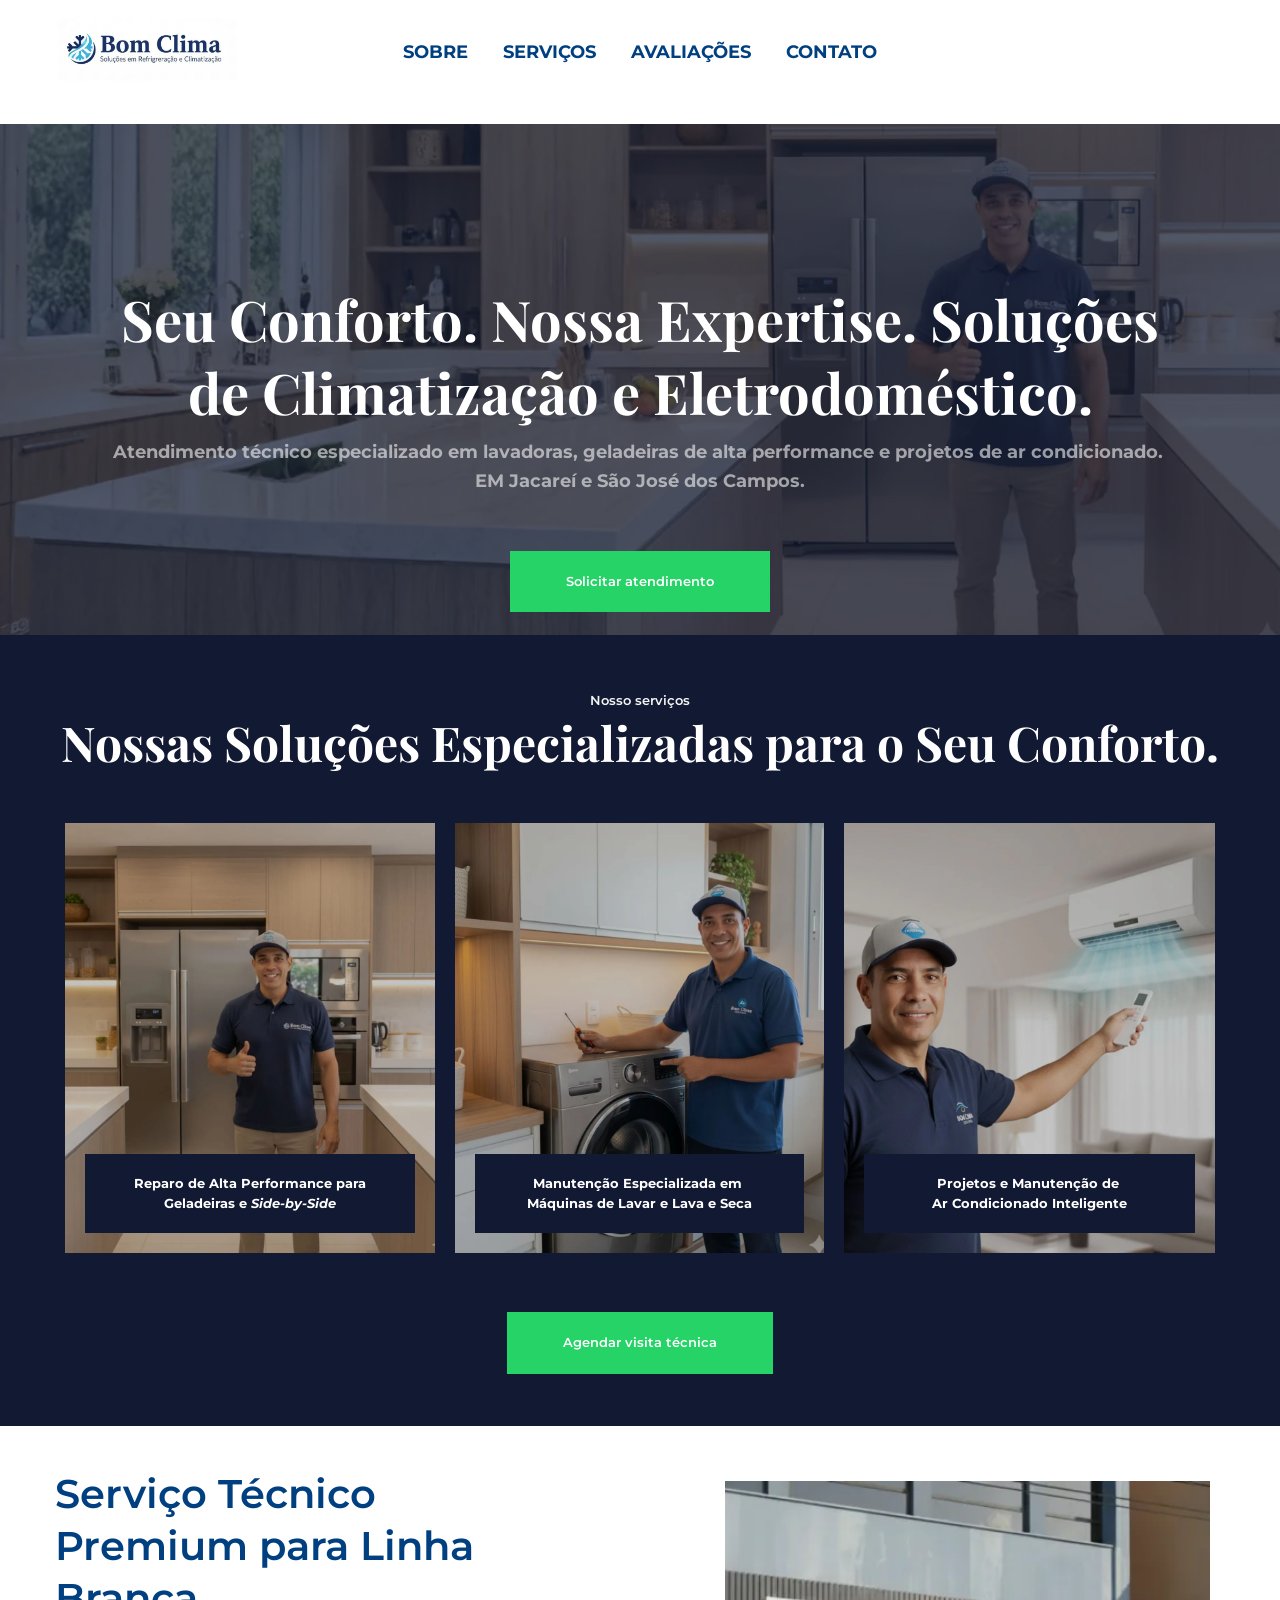
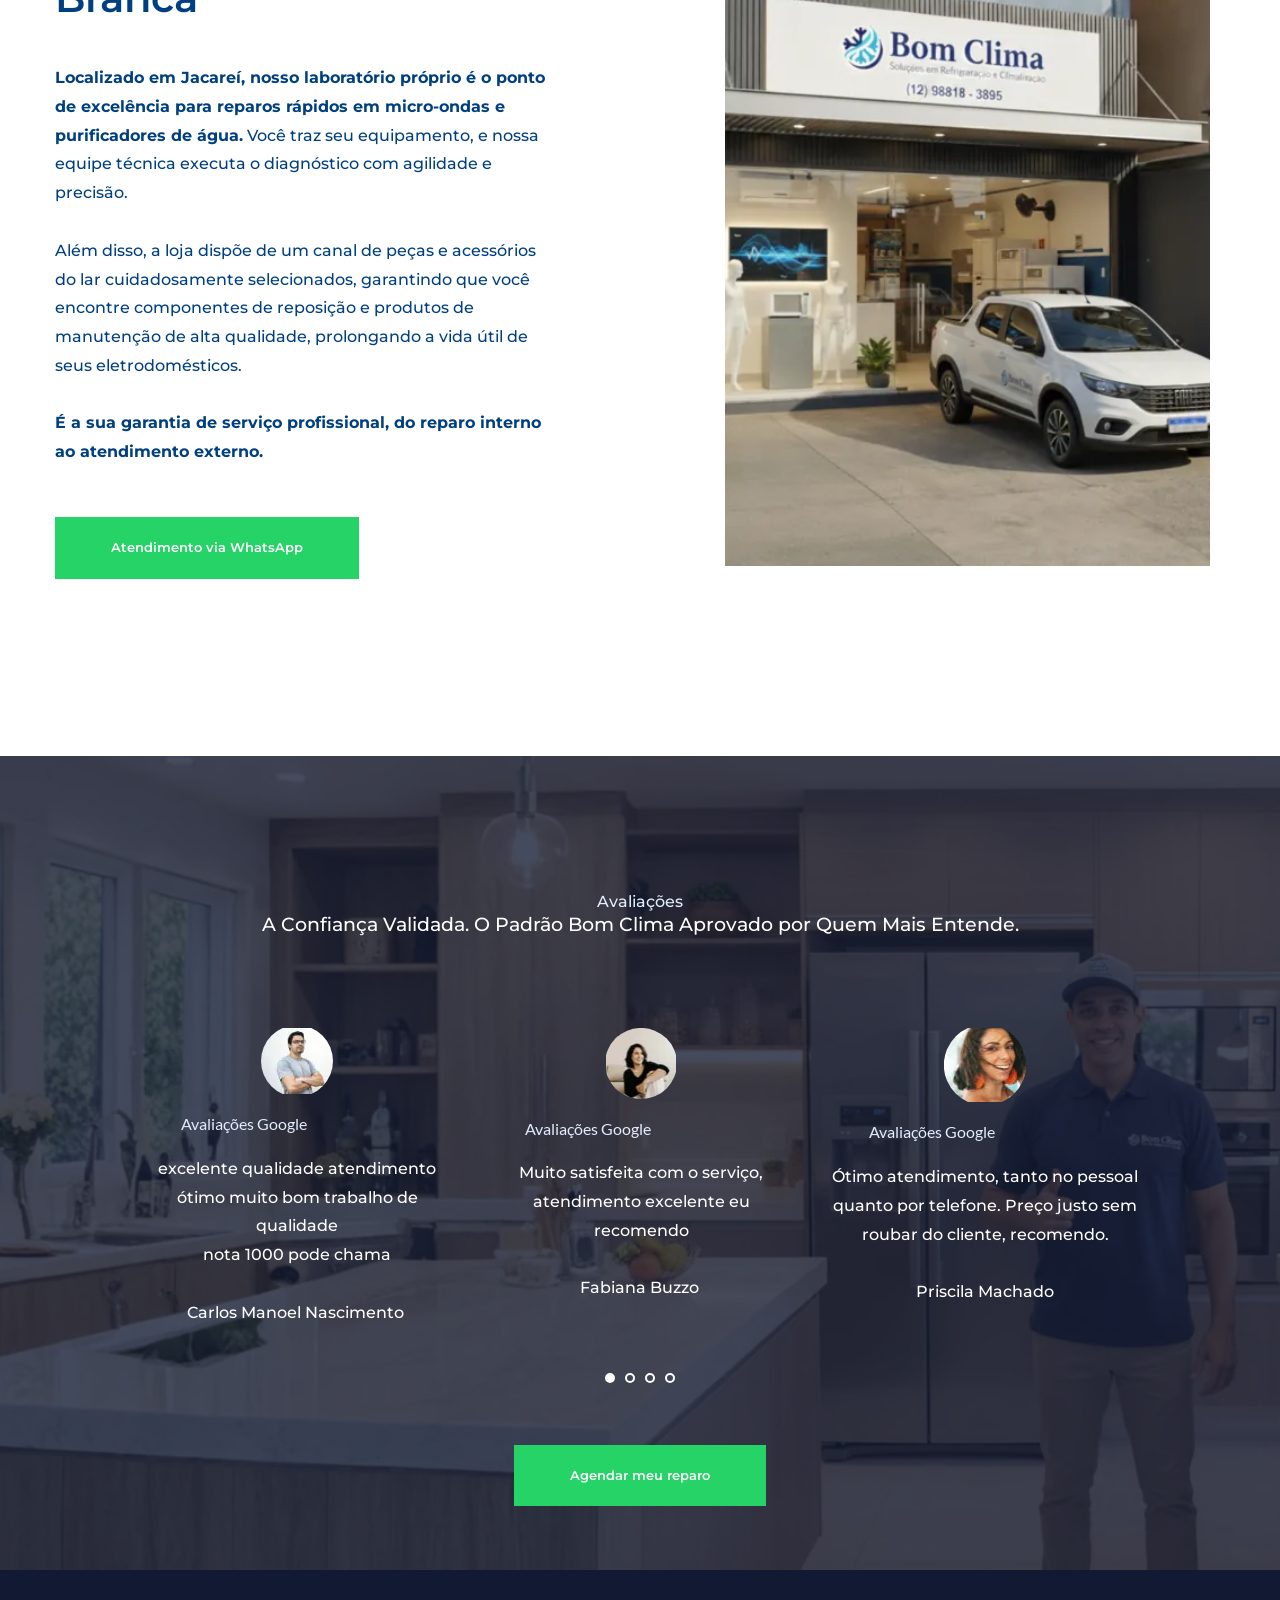
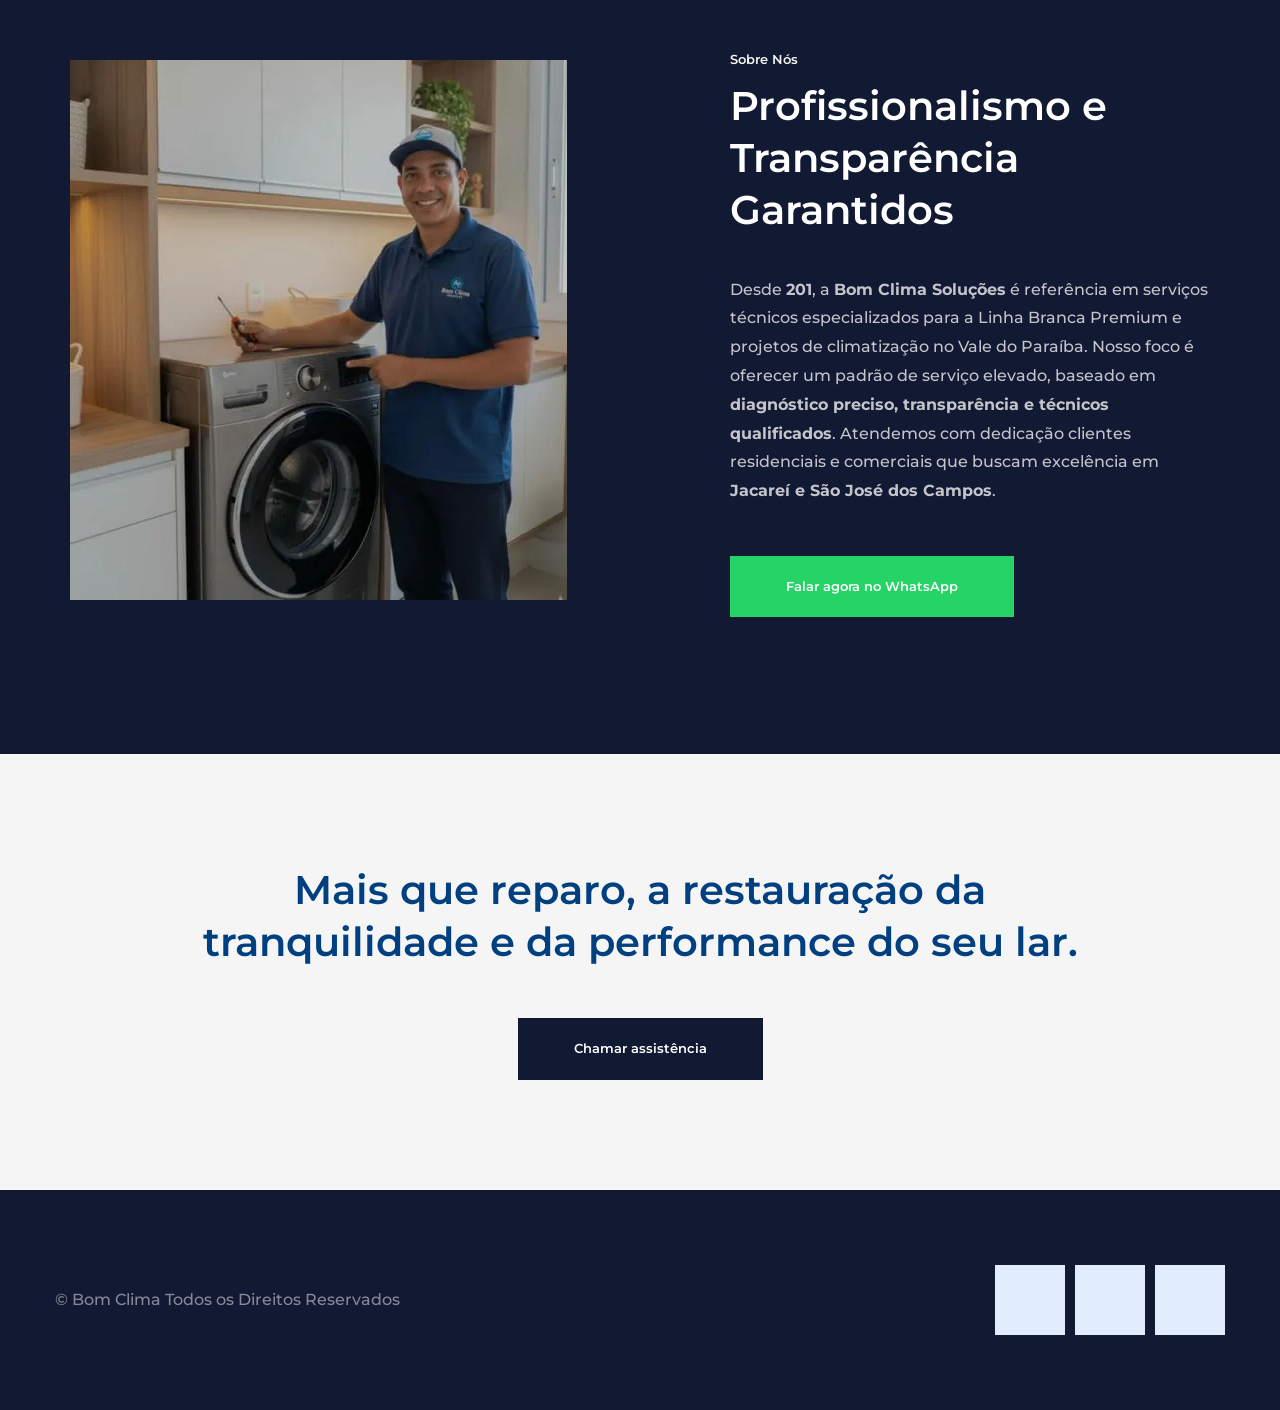
==== commit 75feaa54: "Defer javascript loading and set explicit image dimensions to fix CLS and TBT" ====
--- a/index.html
+++ b/index.html
@@ -2643,16 +2643,16 @@
 .brz .brz-cp-color8, .brz .brz-bcp-color8 {color: rgb(var(--brz-global-color8));}
 .brz .brz-bgp-color8 {background-color: rgb(var(--brz-global-color8));}
 :root {--brz-global-color1: 31,37,180;--brz-global-color2: 18,25,51;--brz-global-color3: 242,141,174;--brz-global-color4: 255,201,71;--brz-global-color5: 44,201,129;--brz-global-color6: 226,237,254;--brz-global-color7: 66,72,88;--brz-global-color8: 255,255,255;}
-:root {--brz-paragraphfontfamily: "Montserrat",sans-serif;--brz-paragraphfontsize: 16px;--brz-paragraphfontsizesuffix: px;--brz-paragraphfontweight: 500;--brz-paragraphletterspacing: 0px;--brz-paragraphlineheight: 1.8;--brz-paragraphfontvariation: "wght" 400,"wdth" 100,"SOFT" 0;--brz-paragraphtabletfontsize: 16px;--brz-paragraphtabletfontweight: 500;--brz-paragraphtabletletterspacing: 0px;--brz-paragraphtabletlineheight: 1.8;--brz-paragraphtabletfontvariation: "wght" 400,"wdth" 100,"SOFT" 0;--brz-paragraphmobilefontsize: 16px;--brz-paragraphmobilefontweight: 500;--brz-paragraphmobileletterspacing: 0px;--brz-paragraphmobilelineheight: 1.8;--brz-paragraphmobilefontvariation: "wght" 400,"wdth" 100,"SOFT" 0;--brz-paragraphstoryfontsize: 3.68%;--brz-paragraphbold: 500;--brz-paragraphitalic: inherit;--brz-paragraphtextdecoration: inherit;--brz-paragraphtexttransform: inherit;--brz-paragraphtabletbold: 500;--brz-paragraphtabletitalic: inherit;--brz-paragraphtablettextdecoration: inherit;--brz-paragraphtablettexttransform: inherit;--brz-paragraphmobilebold: 500;--brz-paragraphmobileitalic: inherit;--brz-paragraphmobiletextdecoration: inherit;--brz-paragraphmobiletexttransform: inherit;--brz-subtitlefontfamily: "Montserrat",sans-serif;--brz-subtitlefontsize: 18px;--brz-subtitlefontsizesuffix: px;--brz-subtitlefontweight: 700;--brz-subtitleletterspacing: 0px;--brz-subtitlelineheight: 1.6;--brz-subtitlefontvariation: "wght" 400,"wdth" 100,"SOFT" 0;--brz-subtitletabletfontsize: 17px;--brz-subtitletabletfontweight: 700;--brz-subtitletabletletterspacing: 0px;--brz-subtitletabletlineheight: 1.5;--brz-subtitletabletfontvariation: "wght" 400,"wdth" 100,"SOFT" 0;--brz-subtitlemobilefontsize: 16px;--brz-subtitlemobilefontweight: 700;--brz-subtitlemobileletterspacing: 0px;--brz-subtitlemobilelineheight: 1.5;--brz-subtitlemobilefontvariation: "wght" 400,"wdth" 100,"SOFT" 0;--brz-subtitlestoryfontsize: 4.14%;--brz-subtitlebold: 700;--brz-subtitleitalic: inherit;--brz-subtitletextdecoration: inherit;--brz-subtitletexttransform: inherit;--brz-subtitletabletbold: 700;--brz-subtitletabletitalic: inherit;--brz-subtitletablettextdecoration: inherit;--brz-subtitletablettexttransform: inherit;--brz-subtitlemobilebold: 700;--brz-subtitlemobileitalic: inherit;--brz-subtitlemobiletextdecoration: inherit;--brz-subtitlemobiletexttransform: inherit;--brz-abovetitlefontfamily: "Montserrat",sans-serif;--brz-abovetitlefontsize: 13px;--brz-abovetitlefontsizesuffix: px;--brz-abovetitlefontweight: 600;--brz-abovetitleletterspacing: 0px;--brz-abovetitlelineheight: 1.5;--brz-abovetitlefontvariation: "wght" 400,"wdth" 100,"SOFT" 0;--brz-abovetitletabletfontsize: 13px;--brz-abovetitletabletfontweight: 600;--brz-abovetitletabletletterspacing: 0px;--brz-abovetitletabletlineheight: 1.5;--brz-abovetitletabletfontvariation: "wght" 400,"wdth" 100,"SOFT" 0;--brz-abovetitlemobilefontsize: 13px;--brz-abovetitlemobilefontweight: 600;--brz-abovetitlemobileletterspacing: 0px;--brz-abovetitlemobilelineheight: 1.5;--brz-abovetitlemobilefontvariation: "wght" 400,"wdth" 100,"SOFT" 0;--brz-abovetitlestoryfontsize: 2.99%;--brz-abovetitlebold: 600;--brz-abovetitleitalic: inherit;--brz-abovetitletextdecoration: inherit;--brz-abovetitletexttransform: inherit;--brz-abovetitletabletbold: 600;--brz-abovetitletabletitalic: inherit;--brz-abovetitletablettextdecoration: inherit;--brz-abovetitletablettexttransform: inherit;--brz-abovetitlemobilebold: 600;--brz-abovetitlemobileitalic: inherit;--brz-abovetitlemobiletextdecoration: inherit;--brz-abovetitlemobiletexttransform: inherit;--brz-heading1fontfamily: "Playfair Display",serif;--brz-heading1fontsize: 64px;--brz-heading1fontsizesuffix: px;--brz-heading1fontweight: 700;--brz-heading1letterspacing: 0px;--brz-heading1lineheight: 1.3;--brz-heading1fontvariation: "wght" 400,"wdth" 100,"SOFT" 0;--brz-heading1tabletfontsize: 46px;--brz-heading1tabletfontweight: 700;--brz-heading1tabletletterspacing: 0px;--brz-heading1tabletlineheight: 1.2;--brz-heading1tabletfontvariation: "wght" 400,"wdth" 100,"SOFT" 0;--brz-heading1mobilefontsize: 36px;--brz-heading1mobilefontweight: 700;--brz-heading1mobileletterspacing: 0px;--brz-heading1mobilelineheight: 1.3;--brz-heading1mobilefontvariation: "wght" 400,"wdth" 100,"SOFT" 0;--brz-heading1storyfontsize: 14.72%;--brz-heading1bold: 700;--brz-heading1italic: inherit;--brz-heading1textdecoration: inherit;--brz-heading1texttransform: inherit;--brz-heading1tabletbold: 700;--brz-heading1tabletitalic: inherit;--brz-heading1tablettextdecoration: inherit;--brz-heading1tablettexttransform: inherit;--brz-heading1mobilebold: 700;--brz-heading1mobileitalic: inherit;--brz-heading1mobiletextdecoration: inherit;--brz-heading1mobiletexttransform: inherit;--brz-heading2fontfamily: "Playfair Display",serif;--brz-heading2fontsize: 48px;--brz-heading2fontsizesuffix: px;--brz-heading2fontweight: 700;--brz-heading2letterspacing: 0px;--brz-heading2lineheight: 1.3;--brz-heading2fontvariation: "wght" 400,"wdth" 100,"SOFT" 0;--brz-heading2tabletfontsize: 34px;--brz-heading2tabletfontweight: 700;--brz-heading2tabletletterspacing: 0px;--brz-heading2tabletlineheight: 1.2;--brz-heading2tabletfontvariation: "wght" 400,"wdth" 100,"SOFT" 0;--brz-heading2mobilefontsize: 30px;--brz-heading2mobilefontweight: 700;--brz-heading2mobileletterspacing: 0px;--brz-heading2mobilelineheight: 1.3;--brz-heading2mobilefontvariation: "wght" 400,"wdth" 100,"SOFT" 0;--brz-heading2storyfontsize: 11.04%;--brz-heading2bold: 700;--brz-heading2italic: inherit;--brz-heading2textdecoration: inherit;--brz-heading2texttransform: inherit;--brz-heading2tabletbold: 700;--brz-heading2tabletitalic: inherit;--brz-heading2tablettextdecoration: inherit;--brz-heading2tablettexttransform: inherit;--brz-heading2mobilebold: 700;--brz-heading2mobileitalic: inherit;--brz-heading2mobiletextdecoration: inherit;--brz-heading2mobiletexttransform: inherit;--brz-heading3fontfamily: "Montserrat",sans-serif;--brz-heading3fontsize: 40px;--brz-heading3fontsizesuffix: px;--brz-heading3fontweight: 600;--brz-heading3letterspacing: 0px;--brz-heading3lineheight: 1.3;--brz-heading3fontvariation: "wght" 400,"wdth" 100,"SOFT" 0;--brz-heading3tabletfontsize: 32px;--brz-heading3tabletfontweight: 600;--brz-heading3tabletletterspacing: 0px;--brz-heading3tabletlineheight: 1.3;--brz-heading3tabletfontvariation: "wght" 400,"wdth" 100,"SOFT" 0;--brz-heading3mobilefontsize: 28px;--brz-heading3mobilefontweight: 600;--brz-heading3mobileletterspacing: 0px;--brz-heading3mobilelineheight: 1.3;--brz-heading3mobilefontvariation: "wght" 400,"wdth" 100,"SOFT" 0;--brz-heading3storyfontsize: 9.2%;--brz-heading3bold: 600;--brz-heading3italic: inherit;--brz-heading3textdecoration: inherit;--brz-heading3texttransform: inherit;--brz-heading3tabletbold: 600;--brz-heading3tabletitalic: inherit;--brz-heading3tablettextdecoration: inherit;--brz-heading3tablettexttransform: inherit;--brz-heading3mobilebold: 600;--brz-heading3mobileitalic: inherit;--brz-heading3mobiletextdecoration: inherit;--brz-heading3mobiletexttransform: inherit;--brz-heading4fontfamily: "Playfair Display",serif;--brz-heading4fontsize: 24px;--brz-heading4fontsizesuffix: px;--brz-heading4fontweight: 400;--brz-heading4letterspacing: 0px;--brz-heading4lineheight: 1.4;--brz-heading4fontvariation: "wght" 400,"wdth" 100,"SOFT" 0;--brz-heading4tabletfontsize: 22px;--brz-heading4tabletfontweight: 400;--brz-heading4tabletletterspacing: 0px;--brz-heading4tabletlineheight: 1.4;--brz-heading4tabletfontvariation: "wght" 400,"wdth" 100,"SOFT" 0;--brz-heading4mobilefontsize: 20px;--brz-heading4mobilefontweight: 400;--brz-heading4mobileletterspacing: 0px;--brz-heading4mobilelineheight: 1.4;--brz-heading4mobilefontvariation: "wght" 400,"wdth" 100,"SOFT" 0;--brz-heading4storyfontsize: 5.52%;--brz-heading4bold: 400;--brz-heading4italic: inherit;--brz-heading4textdecoration: inherit;--brz-heading4texttransform: inherit;--brz-heading4tabletbold: 400;--brz-heading4tabletitalic: inherit;--brz-heading4tablettextdecoration: inherit;--brz-heading4tablettexttransform: inherit;--brz-heading4mobilebold: 400;--brz-heading4mobileitalic: inherit;--brz-heading4mobiletextdecoration: inherit;--brz-heading4mobiletexttransform: inherit;--brz-heading5fontfamily: "Playfair Display",serif;--brz-heading5fontsize: 20px;--brz-heading5fontsizesuffix: px;--brz-heading5fontweight: 700;--brz-heading5letterspacing: 0px;--brz-heading5lineheight: 1.6;--brz-heading5fontvariation: "wght" 400,"wdth" 100,"SOFT" 0;--brz-heading5tabletfontsize: 18px;--brz-heading5tabletfontweight: 700;--brz-heading5tabletletterspacing: 0px;--brz-heading5tabletlineheight: 1.7;--brz-heading5tabletfontvariation: "wght" 400,"wdth" 100,"SOFT" 0;--brz-heading5mobilefontsize: 17px;--brz-heading5mobilefontweight: 700;--brz-heading5mobileletterspacing: 0px;--brz-heading5mobilelineheight: 1.8;--brz-heading5mobilefontvariation: "wght" 400,"wdth" 100,"SOFT" 0;--brz-heading5storyfontsize: 4.6%;--brz-heading5bold: 700;--brz-heading5italic: inherit;--brz-heading5textdecoration: inherit;--brz-heading5texttransform: inherit;--brz-heading5tabletbold: 700;--brz-heading5tabletitalic: inherit;--brz-heading5tablettextdecoration: inherit;--brz-heading5tablettexttransform: inherit;--brz-heading5mobilebold: 700;--brz-heading5mobileitalic: inherit;--brz-heading5mobiletextdecoration: inherit;--brz-heading5mobiletexttransform: inherit;--brz-heading6fontfamily: "Montserrat",sans-serif;--brz-heading6fontsize: 14px;--brz-heading6fontsizesuffix: px;--brz-heading6fontweight: 500;--brz-heading6letterspacing: 0px;--brz-heading6lineheight: 1.5;--brz-heading6fontvariation: "wght" 400,"wdth" 100,"SOFT" 0;--brz-heading6tabletfontsize: 14px;--brz-heading6tabletfontweight: 500;--brz-heading6tabletletterspacing: 0px;--brz-heading6tabletlineheight: 1.5;--brz-heading6tabletfontvariation: "wght" 400,"wdth" 100,"SOFT" 0;--brz-heading6mobilefontsize: 14px;--brz-heading6mobilefontweight: 500;--brz-heading6mobileletterspacing: 0px;--brz-heading6mobilelineheight: 1.5;--brz-heading6mobilefontvariation: "wght" 400,"wdth" 100,"SOFT" 0;--brz-heading6storyfontsize: 3.22%;--brz-heading6bold: 500;--brz-heading6italic: inherit;--brz-heading6textdecoration: inherit;--brz-heading6texttransform: inherit;--brz-heading6tabletbold: 500;--brz-heading6tabletitalic: inherit;--brz-heading6tablettextdecoration: inherit;--brz-heading6tablettexttransform: inherit;--brz-heading6mobilebold: 500;--brz-heading6mobileitalic: inherit;--brz-heading6mobiletextdecoration: inherit;--brz-heading6mobiletexttransform: inherit;--brz-buttonfontfamily: "Montserrat",sans-serif;--brz-buttonfontsize: 13px;--brz-buttonfontsizesuffix: px;--brz-buttonfontweight: 600;--brz-buttonletterspacing: 0px;--brz-buttonlineheight: 1.5;--brz-buttonfontvariation: "wght" 400,"wdth" 100,"SOFT" 0;--brz-buttontabletfontsize: 13px;--brz-buttontabletfontweight: 600;--brz-buttontabletletterspacing: 0px;--brz-buttontabletlineheight: 1.5;--brz-buttontabletfontvariation: "wght" 400,"wdth" 100,"SOFT" 0;--brz-buttonmobilefontsize: 13px;--brz-buttonmobilefontweight: 600;--brz-buttonmobileletterspacing: 0px;--brz-buttonmobilelineheight: 1.5;--brz-buttonmobilefontvariation: "wght" 400,"wdth" 100,"SOFT" 0;--brz-buttonstoryfontsize: 2.99%;--brz-buttonbold: 600;--brz-buttonitalic: inherit;--brz-buttontextdecoration: inherit;--brz-buttontexttransform: inherit;--brz-buttontabletbold: 600;--brz-buttontabletitalic: inherit;--brz-buttontablettextdecoration: inherit;--brz-buttontablettexttransform: inherit;--brz-buttonmobilebold: 600;--brz-buttonmobileitalic: inherit;--brz-buttonmobiletextdecoration: inherit;--brz-buttonmobiletexttransform: inherit;}</style><script class="brz-script brz-script-preview-lib" data-brz-group="group-1_2" defer="true" src="var/assets/builds/free/336-cloud/editor/js/group-1_2.min.js"></script><script class="brz-script brz-script-preview-pro" defer="true" src="var/assets/builds/pro/209-cloud/js/preview.pro.min.js"></script><!-- Google Tag Manager --><script>(function(w,d,s,l,i){w[l]=w[l]||[];w[l].push({'gtm.start':
+:root {--brz-paragraphfontfamily: "Montserrat",sans-serif;--brz-paragraphfontsize: 16px;--brz-paragraphfontsizesuffix: px;--brz-paragraphfontweight: 500;--brz-paragraphletterspacing: 0px;--brz-paragraphlineheight: 1.8;--brz-paragraphfontvariation: "wght" 400,"wdth" 100,"SOFT" 0;--brz-paragraphtabletfontsize: 16px;--brz-paragraphtabletfontweight: 500;--brz-paragraphtabletletterspacing: 0px;--brz-paragraphtabletlineheight: 1.8;--brz-paragraphtabletfontvariation: "wght" 400,"wdth" 100,"SOFT" 0;--brz-paragraphmobilefontsize: 16px;--brz-paragraphmobilefontweight: 500;--brz-paragraphmobileletterspacing: 0px;--brz-paragraphmobilelineheight: 1.8;--brz-paragraphmobilefontvariation: "wght" 400,"wdth" 100,"SOFT" 0;--brz-paragraphstoryfontsize: 3.68%;--brz-paragraphbold: 500;--brz-paragraphitalic: inherit;--brz-paragraphtextdecoration: inherit;--brz-paragraphtexttransform: inherit;--brz-paragraphtabletbold: 500;--brz-paragraphtabletitalic: inherit;--brz-paragraphtablettextdecoration: inherit;--brz-paragraphtablettexttransform: inherit;--brz-paragraphmobilebold: 500;--brz-paragraphmobileitalic: inherit;--brz-paragraphmobiletextdecoration: inherit;--brz-paragraphmobiletexttransform: inherit;--brz-subtitlefontfamily: "Montserrat",sans-serif;--brz-subtitlefontsize: 18px;--brz-subtitlefontsizesuffix: px;--brz-subtitlefontweight: 700;--brz-subtitleletterspacing: 0px;--brz-subtitlelineheight: 1.6;--brz-subtitlefontvariation: "wght" 400,"wdth" 100,"SOFT" 0;--brz-subtitletabletfontsize: 17px;--brz-subtitletabletfontweight: 700;--brz-subtitletabletletterspacing: 0px;--brz-subtitletabletlineheight: 1.5;--brz-subtitletabletfontvariation: "wght" 400,"wdth" 100,"SOFT" 0;--brz-subtitlemobilefontsize: 16px;--brz-subtitlemobilefontweight: 700;--brz-subtitlemobileletterspacing: 0px;--brz-subtitlemobilelineheight: 1.5;--brz-subtitlemobilefontvariation: "wght" 400,"wdth" 100,"SOFT" 0;--brz-subtitlestoryfontsize: 4.14%;--brz-subtitlebold: 700;--brz-subtitleitalic: inherit;--brz-subtitletextdecoration: inherit;--brz-subtitletexttransform: inherit;--brz-subtitletabletbold: 700;--brz-subtitletabletitalic: inherit;--brz-subtitletablettextdecoration: inherit;--brz-subtitletablettexttransform: inherit;--brz-subtitlemobilebold: 700;--brz-subtitlemobileitalic: inherit;--brz-subtitlemobiletextdecoration: inherit;--brz-subtitlemobiletexttransform: inherit;--brz-abovetitlefontfamily: "Montserrat",sans-serif;--brz-abovetitlefontsize: 13px;--brz-abovetitlefontsizesuffix: px;--brz-abovetitlefontweight: 600;--brz-abovetitleletterspacing: 0px;--brz-abovetitlelineheight: 1.5;--brz-abovetitlefontvariation: "wght" 400,"wdth" 100,"SOFT" 0;--brz-abovetitletabletfontsize: 13px;--brz-abovetitletabletfontweight: 600;--brz-abovetitletabletletterspacing: 0px;--brz-abovetitletabletlineheight: 1.5;--brz-abovetitletabletfontvariation: "wght" 400,"wdth" 100,"SOFT" 0;--brz-abovetitlemobilefontsize: 13px;--brz-abovetitlemobilefontweight: 600;--brz-abovetitlemobileletterspacing: 0px;--brz-abovetitlemobilelineheight: 1.5;--brz-abovetitlemobilefontvariation: "wght" 400,"wdth" 100,"SOFT" 0;--brz-abovetitlestoryfontsize: 2.99%;--brz-abovetitlebold: 600;--brz-abovetitleitalic: inherit;--brz-abovetitletextdecoration: inherit;--brz-abovetitletexttransform: inherit;--brz-abovetitletabletbold: 600;--brz-abovetitletabletitalic: inherit;--brz-abovetitletablettextdecoration: inherit;--brz-abovetitletablettexttransform: inherit;--brz-abovetitlemobilebold: 600;--brz-abovetitlemobileitalic: inherit;--brz-abovetitlemobiletextdecoration: inherit;--brz-abovetitlemobiletexttransform: inherit;--brz-heading1fontfamily: "Playfair Display",serif;--brz-heading1fontsize: 64px;--brz-heading1fontsizesuffix: px;--brz-heading1fontweight: 700;--brz-heading1letterspacing: 0px;--brz-heading1lineheight: 1.3;--brz-heading1fontvariation: "wght" 400,"wdth" 100,"SOFT" 0;--brz-heading1tabletfontsize: 46px;--brz-heading1tabletfontweight: 700;--brz-heading1tabletletterspacing: 0px;--brz-heading1tabletlineheight: 1.2;--brz-heading1tabletfontvariation: "wght" 400,"wdth" 100,"SOFT" 0;--brz-heading1mobilefontsize: 36px;--brz-heading1mobilefontweight: 700;--brz-heading1mobileletterspacing: 0px;--brz-heading1mobilelineheight: 1.3;--brz-heading1mobilefontvariation: "wght" 400,"wdth" 100,"SOFT" 0;--brz-heading1storyfontsize: 14.72%;--brz-heading1bold: 700;--brz-heading1italic: inherit;--brz-heading1textdecoration: inherit;--brz-heading1texttransform: inherit;--brz-heading1tabletbold: 700;--brz-heading1tabletitalic: inherit;--brz-heading1tablettextdecoration: inherit;--brz-heading1tablettexttransform: inherit;--brz-heading1mobilebold: 700;--brz-heading1mobileitalic: inherit;--brz-heading1mobiletextdecoration: inherit;--brz-heading1mobiletexttransform: inherit;--brz-heading2fontfamily: "Playfair Display",serif;--brz-heading2fontsize: 48px;--brz-heading2fontsizesuffix: px;--brz-heading2fontweight: 700;--brz-heading2letterspacing: 0px;--brz-heading2lineheight: 1.3;--brz-heading2fontvariation: "wght" 400,"wdth" 100,"SOFT" 0;--brz-heading2tabletfontsize: 34px;--brz-heading2tabletfontweight: 700;--brz-heading2tabletletterspacing: 0px;--brz-heading2tabletlineheight: 1.2;--brz-heading2tabletfontvariation: "wght" 400,"wdth" 100,"SOFT" 0;--brz-heading2mobilefontsize: 30px;--brz-heading2mobilefontweight: 700;--brz-heading2mobileletterspacing: 0px;--brz-heading2mobilelineheight: 1.3;--brz-heading2mobilefontvariation: "wght" 400,"wdth" 100,"SOFT" 0;--brz-heading2storyfontsize: 11.04%;--brz-heading2bold: 700;--brz-heading2italic: inherit;--brz-heading2textdecoration: inherit;--brz-heading2texttransform: inherit;--brz-heading2tabletbold: 700;--brz-heading2tabletitalic: inherit;--brz-heading2tablettextdecoration: inherit;--brz-heading2tablettexttransform: inherit;--brz-heading2mobilebold: 700;--brz-heading2mobileitalic: inherit;--brz-heading2mobiletextdecoration: inherit;--brz-heading2mobiletexttransform: inherit;--brz-heading3fontfamily: "Montserrat",sans-serif;--brz-heading3fontsize: 40px;--brz-heading3fontsizesuffix: px;--brz-heading3fontweight: 600;--brz-heading3letterspacing: 0px;--brz-heading3lineheight: 1.3;--brz-heading3fontvariation: "wght" 400,"wdth" 100,"SOFT" 0;--brz-heading3tabletfontsize: 32px;--brz-heading3tabletfontweight: 600;--brz-heading3tabletletterspacing: 0px;--brz-heading3tabletlineheight: 1.3;--brz-heading3tabletfontvariation: "wght" 400,"wdth" 100,"SOFT" 0;--brz-heading3mobilefontsize: 28px;--brz-heading3mobilefontweight: 600;--brz-heading3mobileletterspacing: 0px;--brz-heading3mobilelineheight: 1.3;--brz-heading3mobilefontvariation: "wght" 400,"wdth" 100,"SOFT" 0;--brz-heading3storyfontsize: 9.2%;--brz-heading3bold: 600;--brz-heading3italic: inherit;--brz-heading3textdecoration: inherit;--brz-heading3texttransform: inherit;--brz-heading3tabletbold: 600;--brz-heading3tabletitalic: inherit;--brz-heading3tablettextdecoration: inherit;--brz-heading3tablettexttransform: inherit;--brz-heading3mobilebold: 600;--brz-heading3mobileitalic: inherit;--brz-heading3mobiletextdecoration: inherit;--brz-heading3mobiletexttransform: inherit;--brz-heading4fontfamily: "Playfair Display",serif;--brz-heading4fontsize: 24px;--brz-heading4fontsizesuffix: px;--brz-heading4fontweight: 400;--brz-heading4letterspacing: 0px;--brz-heading4lineheight: 1.4;--brz-heading4fontvariation: "wght" 400,"wdth" 100,"SOFT" 0;--brz-heading4tabletfontsize: 22px;--brz-heading4tabletfontweight: 400;--brz-heading4tabletletterspacing: 0px;--brz-heading4tabletlineheight: 1.4;--brz-heading4tabletfontvariation: "wght" 400,"wdth" 100,"SOFT" 0;--brz-heading4mobilefontsize: 20px;--brz-heading4mobilefontweight: 400;--brz-heading4mobileletterspacing: 0px;--brz-heading4mobilelineheight: 1.4;--brz-heading4mobilefontvariation: "wght" 400,"wdth" 100,"SOFT" 0;--brz-heading4storyfontsize: 5.52%;--brz-heading4bold: 400;--brz-heading4italic: inherit;--brz-heading4textdecoration: inherit;--brz-heading4texttransform: inherit;--brz-heading4tabletbold: 400;--brz-heading4tabletitalic: inherit;--brz-heading4tablettextdecoration: inherit;--brz-heading4tablettexttransform: inherit;--brz-heading4mobilebold: 400;--brz-heading4mobileitalic: inherit;--brz-heading4mobiletextdecoration: inherit;--brz-heading4mobiletexttransform: inherit;--brz-heading5fontfamily: "Playfair Display",serif;--brz-heading5fontsize: 20px;--brz-heading5fontsizesuffix: px;--brz-heading5fontweight: 700;--brz-heading5letterspacing: 0px;--brz-heading5lineheight: 1.6;--brz-heading5fontvariation: "wght" 400,"wdth" 100,"SOFT" 0;--brz-heading5tabletfontsize: 18px;--brz-heading5tabletfontweight: 700;--brz-heading5tabletletterspacing: 0px;--brz-heading5tabletlineheight: 1.7;--brz-heading5tabletfontvariation: "wght" 400,"wdth" 100,"SOFT" 0;--brz-heading5mobilefontsize: 17px;--brz-heading5mobilefontweight: 700;--brz-heading5mobileletterspacing: 0px;--brz-heading5mobilelineheight: 1.8;--brz-heading5mobilefontvariation: "wght" 400,"wdth" 100,"SOFT" 0;--brz-heading5storyfontsize: 4.6%;--brz-heading5bold: 700;--brz-heading5italic: inherit;--brz-heading5textdecoration: inherit;--brz-heading5texttransform: inherit;--brz-heading5tabletbold: 700;--brz-heading5tabletitalic: inherit;--brz-heading5tablettextdecoration: inherit;--brz-heading5tablettexttransform: inherit;--brz-heading5mobilebold: 700;--brz-heading5mobileitalic: inherit;--brz-heading5mobiletextdecoration: inherit;--brz-heading5mobiletexttransform: inherit;--brz-heading6fontfamily: "Montserrat",sans-serif;--brz-heading6fontsize: 14px;--brz-heading6fontsizesuffix: px;--brz-heading6fontweight: 500;--brz-heading6letterspacing: 0px;--brz-heading6lineheight: 1.5;--brz-heading6fontvariation: "wght" 400,"wdth" 100,"SOFT" 0;--brz-heading6tabletfontsize: 14px;--brz-heading6tabletfontweight: 500;--brz-heading6tabletletterspacing: 0px;--brz-heading6tabletlineheight: 1.5;--brz-heading6tabletfontvariation: "wght" 400,"wdth" 100,"SOFT" 0;--brz-heading6mobilefontsize: 14px;--brz-heading6mobilefontweight: 500;--brz-heading6mobileletterspacing: 0px;--brz-heading6mobilelineheight: 1.5;--brz-heading6mobilefontvariation: "wght" 400,"wdth" 100,"SOFT" 0;--brz-heading6storyfontsize: 3.22%;--brz-heading6bold: 500;--brz-heading6italic: inherit;--brz-heading6textdecoration: inherit;--brz-heading6texttransform: inherit;--brz-heading6tabletbold: 500;--brz-heading6tabletitalic: inherit;--brz-heading6tablettextdecoration: inherit;--brz-heading6tablettexttransform: inherit;--brz-heading6mobilebold: 500;--brz-heading6mobileitalic: inherit;--brz-heading6mobiletextdecoration: inherit;--brz-heading6mobiletexttransform: inherit;--brz-buttonfontfamily: "Montserrat",sans-serif;--brz-buttonfontsize: 13px;--brz-buttonfontsizesuffix: px;--brz-buttonfontweight: 600;--brz-buttonletterspacing: 0px;--brz-buttonlineheight: 1.5;--brz-buttonfontvariation: "wght" 400,"wdth" 100,"SOFT" 0;--brz-buttontabletfontsize: 13px;--brz-buttontabletfontweight: 600;--brz-buttontabletletterspacing: 0px;--brz-buttontabletlineheight: 1.5;--brz-buttontabletfontvariation: "wght" 400,"wdth" 100,"SOFT" 0;--brz-buttonmobilefontsize: 13px;--brz-buttonmobilefontweight: 600;--brz-buttonmobileletterspacing: 0px;--brz-buttonmobilelineheight: 1.5;--brz-buttonmobilefontvariation: "wght" 400,"wdth" 100,"SOFT" 0;--brz-buttonstoryfontsize: 2.99%;--brz-buttonbold: 600;--brz-buttonitalic: inherit;--brz-buttontextdecoration: inherit;--brz-buttontexttransform: inherit;--brz-buttontabletbold: 600;--brz-buttontabletitalic: inherit;--brz-buttontablettextdecoration: inherit;--brz-buttontablettexttransform: inherit;--brz-buttonmobilebold: 600;--brz-buttonmobileitalic: inherit;--brz-buttonmobiletextdecoration: inherit;--brz-buttonmobiletexttransform: inherit;}</style><script class="brz-script brz-script-preview-lib" data-brz-group="group-1_2" defer="defer" src="var/assets/builds/free/336-cloud/editor/js/group-1_2.min.js"></script><script class="brz-script brz-script-preview-pro" defer="defer" src="var/assets/builds/pro/209-cloud/js/preview.pro.min.js"></script><!-- Google Tag Manager --><script>(function(w,d,s,l,i){w[l]=w[l]||[];w[l].push({'gtm.start':
 new Date().getTime(),event:'gtm.js'});var f=d.getElementsByTagName(s)[0],
 j=d.createElement(s),dl=l!='dataLayer'?'&l='+l:'';j.async=true;j.src=
 'https://www.googletagmanager.com/gtm.js?id='+i+dl;f.parentNode.insertBefore(j,f);
-})(window,document,'script','dataLayer','GTM-5PC6HF7W');</script><!-- End Google Tag Manager --></head><body class="brz"> <div class="brz brz-root__container brz-reset-all brz-root__container-page"><header class="brz-section brz-section__header brz-section__header-type--static brz-css-lppfu brz-css-1szhnfb" id="68f504d0ebed04.60134252_68f504d0ebed04.60134252"><div class="brz-section__menu-item brz-css-7o1q7m brz-css-1g5ig6e" data-brz-custom-id="tILB4h63jY6G"><div class="brz-bg"><div class="brz-bg-color"></div></div><div class="brz-container brz-css-171gycl brz-css-105qsnx"><div class="brz-row__container brz-css-15kit5v brz-css-1y7yrov" data-brz-custom-id="jyIE30gV9Q_q"><div class="brz-row brz-css-g0bnso brz-css-1v1kj7v"><div class="brz-columns brz-css-1owyyg3 brz-css-1ippswm" data-brz-custom-id="mtAYSGuRq738"><div class="brz-column__items brz-css-1ieyp6i brz-css-1ywrkcy"><div class="brz-css-2ncvji brz-css-huodo4 brz-wrapper" id=""><div class="brz-image brz-css-yjcuuv brz-css-1e0l5wa" data-brz-custom-id="rYRo8D_NXEwR"><picture class="brz-picture brz-d-block brz-p-relative brz-css-wnt1pj brz-css-1x4njka"><source media="(min-width: 992px)" srcset="var/assets/img/media/original/ee67c82f1a7943ff558be7bf84934889/Logo.webp 1x, var/assets/img/media/original/ee67c82f1a7943ff558be7bf84934889/Logo.webp 2x"/><source media="(min-width: 768px)" srcset="var/assets/img/media/original/ee67c82f1a7943ff558be7bf84934889/Logo.webp 1x, var/assets/img/media/original/ee67c82f1a7943ff558be7bf84934889/Logo.webp 2x"/><img alt="" class="brz-img" draggable="false" loading="lazy" src="var/assets/img/media/original/ee67c82f1a7943ff558be7bf84934889/Logo.webp" srcset="var/assets/img/media/original/ee67c82f1a7943ff558be7bf84934889/Logo.webp 1x, var/assets/img/media/original/ee67c82f1a7943ff558be7bf84934889/Logo.webp 2x" title="Logo.jpg"/></picture></div></div></div><a class="brz-a brz-container-link" data-brz-link-type="external" href="#home" rel="noopener" target="_self"></a></div><div class="brz-columns brz-css-1owyyg3 brz-css-1cpznoc" data-brz-custom-id="wklhio2TR82H"><div class="brz-column__items brz-css-1ieyp6i brz-css-16csxze"><div class="brz-wrapper-clone brz-flex-xs-wrap brz-css-1damekt brz-css-lpfa4w" data-brz-custom-id="nibsYa1FMPd5"><a class="brz-a brz-btn brz-css-jxtopg brz-css-vd4no8 brz-css-p9hgh6 brz-css-1aw39q7" data-brz-custom-id="vRngsKSp3Hru" data-brz-link-type="external" href="#about-us" rel="noopener" target="_self"><span class="brz-span brz-text__editor" data-brz-translate-text="1">SOBRE</span></a><a class="brz-a brz-btn brz-css-jxtopg brz-css-1bwcoma brz-css-p9hgh6 brz-css-g5gt9h" data-brz-custom-id="aBym82SeHrQz" data-brz-link-type="external" href="#services" rel="noopener" target="_self"><span class="brz-span brz-text__editor" data-brz-translate-text="1">SERVIÇOS</span></a><a class="brz-a brz-btn brz-css-jxtopg brz-css-1vhba2n brz-css-p9hgh6 brz-css-gl3hhn" data-brz-custom-id="ngbrDonsDIud" data-brz-link-type="external" href="#reviews" rel="noopener" target="_self"><span class="brz-span brz-text__editor" data-brz-translate-text="1">AVALIAÇÕES</span></a><a class="brz-a brz-btn brz-css-jxtopg brz-css-v8bamt brz-css-p9hgh6 brz-css-18ejqbq" data-brz-custom-id="v2W5480Uwa7P" data-brz-link-type="external" href="#contact" rel="noopener" target="_self"><span class="brz-span brz-text__editor" data-brz-translate-text="1">CONTATO</span></a></div></div></div><div class="brz-columns brz-css-1owyyg3 brz-css-1989ly2" data-brz-custom-id="gv07uW7wAIll"><div class="brz-column__items brz-css-1ieyp6i brz-css-73xjb9"><div class="brz-wrapper-clone brz-flex-xs-wrap brz-css-1damekt brz-css-1gpu08s" data-brz-custom-id="gKkQHZbdlKpM"><div class="brz-icon__container" data-brz-custom-id="sKrk5BllThu_"><a class="brz-a" data-brz-link-type="external" href="https://www.instagram.com/bomclima.ar/" rel="noopener" target="_self"><span class="brz-icon brz-span brz-css-jiusly brz-css-6s6cfy"><svg class="brz-icon-svg align-[initial]"><use href="/var/assets/svg/icon/23049967/glyph/logo-twitter.svg#nc_icon"></use></svg></span></a></div><div class="brz-icon__container" data-brz-custom-id="k9VtZ4XN0hlv"><a class="brz-a" data-brz-link-type="external" href="https://www.instagram.com/bomclima.ar/" rel="noopener" target="_self"><span class="brz-icon brz-span brz-css-jiusly brz-css-1qftftx"><svg class="brz-icon-svg align-[initial]"><use href="/var/assets/svg/icon/23049967/glyph/logo-instagram.svg#nc_icon"></use></svg></span></a></div><div class="brz-icon__container" data-brz-custom-id="qUa_Wpkjly6v"><span class="brz-icon brz-span brz-css-jiusly brz-css-f33dnm"><svg class="brz-icon-svg align-[initial]"><use href="/var/assets/svg/icon/23049967/glyph/logo-youtube.svg#nc_icon"></use></svg></span></div></div></div></div></div></div><div class="brz-css-2ncvji brz-css-c9zjl9 brz-wrapper" id=""><div class="brz-line brz-line-default brz-css-miidga brz-css-13qoj5e" data-brz-custom-id="iNJ8rvEhZeBh"><hr class="brz-hr"/></div></div></div></div></header>
+})(window,document,'script','dataLayer','GTM-5PC6HF7W');</script><!-- End Google Tag Manager --></head><body class="brz"> <div class="brz brz-root__container brz-reset-all brz-root__container-page"><header class="brz-section brz-section__header brz-section__header-type--static brz-css-lppfu brz-css-1szhnfb" id="68f504d0ebed04.60134252_68f504d0ebed04.60134252"><div class="brz-section__menu-item brz-css-7o1q7m brz-css-1g5ig6e" data-brz-custom-id="tILB4h63jY6G"><div class="brz-bg"><div class="brz-bg-color"></div></div><div class="brz-container brz-css-171gycl brz-css-105qsnx"><div class="brz-row__container brz-css-15kit5v brz-css-1y7yrov" data-brz-custom-id="jyIE30gV9Q_q"><div class="brz-row brz-css-g0bnso brz-css-1v1kj7v"><div class="brz-columns brz-css-1owyyg3 brz-css-1ippswm" data-brz-custom-id="mtAYSGuRq738"><div class="brz-column__items brz-css-1ieyp6i brz-css-1ywrkcy"><div class="brz-css-2ncvji brz-css-huodo4 brz-wrapper" id=""><div class="brz-image brz-css-yjcuuv brz-css-1e0l5wa" data-brz-custom-id="rYRo8D_NXEwR"><picture class="brz-picture brz-d-block brz-p-relative brz-css-wnt1pj brz-css-1x4njka"><source media="(min-width: 992px)" srcset="var/assets/img/media/original/ee67c82f1a7943ff558be7bf84934889/Logo.webp 1x, var/assets/img/media/original/ee67c82f1a7943ff558be7bf84934889/Logo.webp 2x"/><source media="(min-width: 768px)" srcset="var/assets/img/media/original/ee67c82f1a7943ff558be7bf84934889/Logo.webp 1x, var/assets/img/media/original/ee67c82f1a7943ff558be7bf84934889/Logo.webp 2x"/><img alt="" class="brz-img" draggable="false" height="300" loading="lazy" src="var/assets/img/media/original/ee67c82f1a7943ff558be7bf84934889/Logo.webp" srcset="var/assets/img/media/original/ee67c82f1a7943ff558be7bf84934889/Logo.webp 1x, var/assets/img/media/original/ee67c82f1a7943ff558be7bf84934889/Logo.webp 2x" title="Logo.jpg" width="700"/></picture></div></div></div><a class="brz-a brz-container-link" data-brz-link-type="external" href="#home" rel="noopener" target="_self"></a></div><div class="brz-columns brz-css-1owyyg3 brz-css-1cpznoc" data-brz-custom-id="wklhio2TR82H"><div class="brz-column__items brz-css-1ieyp6i brz-css-16csxze"><div class="brz-wrapper-clone brz-flex-xs-wrap brz-css-1damekt brz-css-lpfa4w" data-brz-custom-id="nibsYa1FMPd5"><a class="brz-a brz-btn brz-css-jxtopg brz-css-vd4no8 brz-css-p9hgh6 brz-css-1aw39q7" data-brz-custom-id="vRngsKSp3Hru" data-brz-link-type="external" href="#about-us" rel="noopener" target="_self"><span class="brz-span brz-text__editor" data-brz-translate-text="1">SOBRE</span></a><a class="brz-a brz-btn brz-css-jxtopg brz-css-1bwcoma brz-css-p9hgh6 brz-css-g5gt9h" data-brz-custom-id="aBym82SeHrQz" data-brz-link-type="external" href="#services" rel="noopener" target="_self"><span class="brz-span brz-text__editor" data-brz-translate-text="1">SERVIÇOS</span></a><a class="brz-a brz-btn brz-css-jxtopg brz-css-1vhba2n brz-css-p9hgh6 brz-css-gl3hhn" data-brz-custom-id="ngbrDonsDIud" data-brz-link-type="external" href="#reviews" rel="noopener" target="_self"><span class="brz-span brz-text__editor" data-brz-translate-text="1">AVALIAÇÕES</span></a><a class="brz-a brz-btn brz-css-jxtopg brz-css-v8bamt brz-css-p9hgh6 brz-css-18ejqbq" data-brz-custom-id="v2W5480Uwa7P" data-brz-link-type="external" href="#contact" rel="noopener" target="_self"><span class="brz-span brz-text__editor" data-brz-translate-text="1">CONTATO</span></a></div></div></div><div class="brz-columns brz-css-1owyyg3 brz-css-1989ly2" data-brz-custom-id="gv07uW7wAIll"><div class="brz-column__items brz-css-1ieyp6i brz-css-73xjb9"><div class="brz-wrapper-clone brz-flex-xs-wrap brz-css-1damekt brz-css-1gpu08s" data-brz-custom-id="gKkQHZbdlKpM"><div class="brz-icon__container" data-brz-custom-id="sKrk5BllThu_"><a class="brz-a" data-brz-link-type="external" href="https://www.instagram.com/bomclima.ar/" rel="noopener" target="_self"><span class="brz-icon brz-span brz-css-jiusly brz-css-6s6cfy"><svg class="brz-icon-svg align-[initial]"><use href="/var/assets/svg/icon/23049967/glyph/logo-twitter.svg#nc_icon"></use></svg></span></a></div><div class="brz-icon__container" data-brz-custom-id="k9VtZ4XN0hlv"><a class="brz-a" data-brz-link-type="external" href="https://www.instagram.com/bomclima.ar/" rel="noopener" target="_self"><span class="brz-icon brz-span brz-css-jiusly brz-css-1qftftx"><svg class="brz-icon-svg align-[initial]"><use href="/var/assets/svg/icon/23049967/glyph/logo-instagram.svg#nc_icon"></use></svg></span></a></div><div class="brz-icon__container" data-brz-custom-id="qUa_Wpkjly6v"><span class="brz-icon brz-span brz-css-jiusly brz-css-f33dnm"><svg class="brz-icon-svg align-[initial]"><use href="/var/assets/svg/icon/23049967/glyph/logo-youtube.svg#nc_icon"></use></svg></span></div></div></div></div></div></div><div class="brz-css-2ncvji brz-css-c9zjl9 brz-wrapper" id=""><div class="brz-line brz-line-default brz-css-miidga brz-css-13qoj5e" data-brz-custom-id="iNJ8rvEhZeBh"><hr class="brz-hr"/></div></div></div></div></header>
 <section class="brz-section brz-css-blbwd8 brz-css-8gdehx" data-bg-image-placeholder="true" id="wQI3aVXKDy75_wQI3aVXKDy75"><div class="brz-section__content brz-section--boxed brz-css-774hyh brz-css-5vm29f" data-brz-custom-id="khw293xBEjR9"><div class="brz-bg"><div class="brz-bg-image"></div><div class="brz-bg-color"></div></div><div class="brz-container brz-css-1b87ago brz-css-1r039cc"><div class="brz-css-1q1fz35 brz-css-1qv4f18 brz-wrapper" id=""><div class="brz-rich-text brz-rich-text__custom brz-css-hqivca brz-css-tvg5oq" data-brz-custom-id="kCjfztIGkNgD"><div data-brz-translate-text="1"><p class="brz-fs-lg-56 brz-ft-google brz-ff-playfair_display brz-tp-lg-empty brz-fsft-lg-0 brz-fwdth-lg-100 brz-vfw-lg-400 brz-lh-lg-1_3 brz-ls-lg-0 brz-fw-lg-700 brz-fss-lg-px brz-tp-sm-heading1 brz-text-lg-center brz-tp-xs-empty brz-fs-xs-23 brz-fss-xs-px brz-fw-xs-700 brz-ls-xs-0 brz-lh-xs-1_3 brz-vfw-xs-400 brz-fwdth-xs-100 brz-fsft-xs-0 brz-css-rBP1L" data-generated-css="brz-css-i66mc" data-uniq-id="dCys1"><span class="brz-cp-color8">Seu Conforto. Nossa Expertise. Soluções de Climatização e Eletrodoméstico.</span></p></div></div></div><div class="brz-css-1q1fz35 brz-css-tdp0c4 brz-wrapper" id=""><div class="brz-rich-text brz-rich-text__custom brz-css-hqivca brz-css-1adqdv9" data-brz-custom-id="sFzuxUJGB3au"><div data-brz-translate-text="1"><p class="brz-tp-lg-subtitle brz-text-lg-center brz-css-pugry" data-generated-css="brz-css-meGBw" data-uniq-id="gZ468"><span class="brz-cp-color8" style="color: rgba(var(--brz-global-color8),0.57);">Atendimento técnico especializado em lavadoras, geladeiras de alta performance e projetos de ar condicionado. </span></p><p class="brz-tp-lg-subtitle brz-text-lg-center brz-css-pKukl" data-generated-css="brz-css-bb57p" data-uniq-id="l7QTD"><span class="brz-cp-color8" style="color: rgba(var(--brz-global-color8),0.57);">EM Jacareí e São José dos Campos.</span></p></div></div></div><div class="brz-css-1q1fz35 brz-css-cyl8rh brz-css-1khxf7i brz-wrapper" id=""><div class="brz-spacer brz-css-1mo43az brz-css-xlm4wk"></div></div><div class="brz-wrapper-clone brz-flex-xs-wrap brz-css-6r2zib brz-css-16ytnbo" data-brz-custom-id="aW2a1ee7v8Y5"><a class="brz-a brz-btn brz-css-njsf0o brz-css-10iy8uv brz-css-htiz74 brz-css-ci3z4a" data-brz-custom-id="rXL1sr2nE4y_" data-brz-link-type="external" href="https://wa.me/5512988183895?text=Olá%2C+gostaria+de+solicitar+um+atendimento+da+Bom+Clima+Soluções!" rel="noopener" target="_self"><span class="brz-span brz-text__editor" data-brz-translate-text="1">Solicitar atendimento</span></a></div><div class="brz-css-1q1fz35 brz-css-cyl8rh brz-css-1tcknhp brz-wrapper" id=""><div class="brz-spacer brz-css-1mo43az brz-css-1q0urlr"></div></div></div></div></section>
 <section class="brz-section brz-css-16oqm7d brz-css-1vua9kh" data-brz-id="dLEKlZEVskGD_dLEKlZEVskGD" id="services"><div class="brz-section__content brz-section--boxed brz-css-r2qt18 brz-css-1ud9tkx" data-brz-custom-id="pToDsbnzKDK1"><div class="brz-bg"><div class="brz-bg-color"></div></div><div class="brz-container brz-css-4x1fvo brz-css-1v327h9"><div class="brz-css-be7ta4 brz-css-dl4wr8 brz-wrapper" id=""><div class="brz-rich-text brz-rich-text__custom brz-css-r65cso brz-css-jz0n0f" data-brz-custom-id="qOnQIOU3LJm5"><div data-brz-translate-text="1"><p class="brz-tp-lg-abovetitle brz-text-lg-center brz-tp-sm-abovetitle brz-tp-xs-abovetitle brz-css-jJMci" data-generated-css="brz-css-hTnKC" data-uniq-id="hY32j"><span style="color: rgb(245, 245, 245);">Nosso serviços</span></p></div></div></div><div class="brz-css-be7ta4 brz-css-qpa4tx brz-wrapper" id=""><div class="brz-rich-text brz-rich-text__custom brz-css-r65cso brz-css-1i0ebtc" data-brz-custom-id="jBpboeVmFgv6"><div data-brz-translate-text="1"><h2 class="brz-tp-lg-heading2 brz-tp-sm-heading3 brz-text-lg-center brz-tp-xs-heading3 brz-css-oxYIn" data-generated-css="brz-css-pRkzM" data-uniq-id="h2VgF"><span class="brz-cp-color8">Nossas Soluções Especializadas para o Seu Conforto.</span></h2></div></div></div><div class="brz-css-be7ta4 brz-css-16u6mx2 brz-css-czdx5q brz-wrapper" id=""><div class="brz-spacer brz-css-nmbi8x brz-css-1z076bt"></div></div><div class="brz-row__container brz-css-1nw9guf brz-css-1o4nev" data-brz-custom-id="r9EMBRcbkbgF"><div class="brz-row brz-css-1vfmhaz brz-css-auy3r brz-css-y83qwq"><div class="brz-columns brz-css-ftwxz3 brz-css-1vag33c" data-bg-image-placeholder="true" data-brz-custom-id="piyQAIHKgHLv"><div class="brz-bg"><div class="brz-bg-image"></div><div class="brz-bg-color"></div></div><div class="brz-column__items brz-css-5ke46r brz-css-1in5l59"><div class="brz-css-be7ta4 brz-css-16u6mx2 brz-css-14df0fr brz-wrapper" id=""><div class="brz-spacer brz-css-nmbi8x brz-css-9l0x5f"></div></div><div class="brz-row__container brz-css-1nw9guf brz-css-nzyzha" data-brz-custom-id="cgYPGx_vGYqK"><div class="brz-row brz-row--inner brz-css-1vfmhaz brz-css-auy3r brz-css-r5sewp"><div class="brz-columns brz-css-ftwxz3 brz-css-1fk4nzx" data-brz-custom-id="xGa7NqxaIjgV"><div class="brz-bg"><div class="brz-bg-color"></div></div><div class="brz-column__items brz-css-5ke46r brz-css-1gvpdmq"><div class="brz-css-be7ta4 brz-css-k93tui brz-wrapper" id=""><div class="brz-rich-text brz-rich-text__custom brz-css-r65cso brz-css-klbwy3" data-brz-custom-id="n1hae8xYgjPA"><div data-brz-translate-text="1"><p class="brz-tp-lg-abovetitle brz-tp-xs-paragraph brz-tp-sm-paragraph brz-text-lg-center brz-css-e46mj" data-generated-css="brz-css-zxzjh" data-uniq-id="uzuMF"><strong class="brz-cp-color8">Reparo de Alta Performance para Geladeiras e <em>Side-by-Side</em></strong></p></div></div></div></div></div></div></div></div></div><div class="brz-columns brz-css-ftwxz3 brz-css-1hnhedx" data-bg-image-placeholder="true" data-brz-custom-id="bxoahzHRRKGe"><div class="brz-bg"><div class="brz-bg-image"></div><div class="brz-bg-color"></div></div><div class="brz-column__items brz-css-5ke46r brz-css-190727g"><div class="brz-css-be7ta4 brz-css-16u6mx2 brz-css-119rqkc brz-wrapper" id=""><div class="brz-spacer brz-css-nmbi8x brz-css-2butlr"></div></div><div class="brz-row__container brz-css-1nw9guf brz-css-1v77ryl" data-brz-custom-id="m_U7BCyjsYjH"><div class="brz-row brz-row--inner brz-css-1vfmhaz brz-css-auy3r brz-css-1ryraun"><div class="brz-columns brz-css-ftwxz3 brz-css-1d84bk5" data-brz-custom-id="tGcne_8td9f5"><div class="brz-bg"><div class="brz-bg-color"></div></div><div class="brz-column__items brz-css-5ke46r brz-css-1aq742y"><div class="brz-css-be7ta4 brz-css-1x24eta brz-wrapper" id=""><div class="brz-rich-text brz-rich-text__custom brz-css-r65cso brz-css-1fymet0" data-brz-custom-id="xLeTyz91vNop"><div data-brz-translate-text="1"><p class="brz-tp-lg-abovetitle brz-tp-xs-paragraph brz-tp-sm-paragraph brz-text-lg-center brz-css-rXh2V" data-generated-css="brz-css-b5vuL" data-uniq-id="tIpy0"><strong class="brz-cp-color8">Manutenção Especializada em </strong></p><p class="brz-tp-lg-abovetitle brz-tp-xs-paragraph brz-tp-sm-paragraph brz-text-lg-center brz-css-aNeW6" data-generated-css="brz-css-b5vuL" data-uniq-id="tIpy0"><strong class="brz-cp-color8">Máquinas de Lavar e Lava e Seca</strong></p></div></div></div></div></div></div></div></div></div><div class="brz-columns brz-css-ftwxz3 brz-css-l8yfui" data-bg-image-placeholder="true" data-brz-custom-id="s7WSX6Z0nTPy"><div class="brz-bg"><div class="brz-bg-image"></div><div class="brz-bg-color"></div></div><div class="brz-column__items brz-css-5ke46r brz-css-1dwj3bc"><div class="brz-css-be7ta4 brz-css-16u6mx2 brz-css-neb6bk brz-wrapper" id=""><div class="brz-spacer brz-css-nmbi8x brz-css-1iraqwr"></div></div><div class="brz-row__container brz-css-1nw9guf brz-css-1m0hkw4" data-brz-custom-id="fqoeRfbbd5wo"><div class="brz-row brz-row--inner brz-css-1vfmhaz brz-css-auy3r brz-css-1r34xls"><div class="brz-columns brz-css-ftwxz3 brz-css-1fyn3z0" data-brz-custom-id="nOi0YLpjlbBR"><div class="brz-bg"><div class="brz-bg-color"></div></div><div class="brz-column__items brz-css-5ke46r brz-css-1g3ycd2"><div class="brz-css-be7ta4 brz-css-1k3lggu brz-wrapper" id=""><div class="brz-rich-text brz-rich-text__custom brz-css-r65cso brz-css-e9et6k" data-brz-custom-id="q4jCYOoqQ5aP"><div data-brz-translate-text="1"><p class="brz-tp-lg-abovetitle brz-tp-xs-paragraph brz-tp-sm-paragraph brz-text-lg-center brz-css-y726s" data-generated-css="brz-css-hb2sQ" data-uniq-id="hIIYW"><strong class="brz-cp-color8">Projetos e Manutenção de </strong></p><p class="brz-tp-lg-abovetitle brz-tp-xs-paragraph brz-tp-sm-paragraph brz-text-lg-center brz-css-kfrof" data-generated-css="brz-css-hb2sQ" data-uniq-id="hIIYW"><strong class="brz-cp-color8">Ar Condicionado Inteligente</strong></p></div></div></div></div></div></div></div></div></div></div></div><div class="brz-wrapper-clone brz-flex-xs-wrap brz-css-o16akf brz-css-1fe4zz7" data-brz-custom-id="yFcGQLYHDbfc"><a class="brz-a brz-btn brz-css-4dtu08 brz-css-1lk3wab brz-css-131isi brz-css-7wp2al" data-brz-custom-id="abrF4QRklbsp" data-brz-link-type="external" href="https://wa.me/5512988183895?text=Olá%2C+gostaria+de+solicitar+um+atendimento+da+Bom+Clima+Soluções!" rel="noopener" target="_self"><span class="brz-span brz-text__editor" data-brz-translate-text="1">Agendar visita técnica</span></a></div></div></div></section>
-<section class="brz-section brz-css-vyvq5u brz-css-1mdipn4" data-brz-id="idq7qHJlFh4k_idq7qHJlFh4k" id="about-us"><div class="brz-section__content brz-section--boxed brz-css-a9agch brz-css-1iqhmi" data-brz-custom-id="dADmRVeO6pBa"><div class="brz-bg"><div class="brz-bg-color"></div></div><div class="brz-container brz-css-kstgmk brz-css-1bfvp7w"><div class="brz-row__container brz-css-17sy2ym brz-css-12sq4pm" data-brz-custom-id="u8zp8fBkJ0BU"><div class="brz-row brz-css-duwshy brz-css-1krtnxo brz-css-1v9i8oa"><div class="brz-columns brz-css-1afpu20 brz-css-1gztduq" data-brz-custom-id="a5Vew0F7eF3I"><div class="brz-column__items brz-css-2rckzi brz-css-93hp3a"><div class="brz-css-ygt0gk brz-css-ecg4gr brz-wrapper" id=""><div class="brz-rich-text brz-rich-text__custom brz-css-1o70uzi brz-css-1kfcptn" data-brz-custom-id="tRwjHPhRq9z7"><div data-brz-translate-text="1"><p class="brz-tp-xs-heading3 brz-text-lg-left brz-tp-lg-heading3 brz-tp-sm-heading3 brz-css-eDkGU" data-generated-css="brz-css-wbAWj" data-uniq-id="xHhah"><span style="color: rgb(0, 64, 128);">Serviço Técnico Premium para Linha Branca</span></p></div></div></div><div class="brz-css-ygt0gk brz-css-1ydjnfs brz-css-1gb6q4s brz-wrapper" id=""><div class="brz-spacer brz-css-107qdnh brz-css-r5hm2e"></div></div><div class="brz-css-ygt0gk brz-css-mps6wb brz-wrapper" id=""><div class="brz-rich-text brz-rich-text__custom brz-css-1o70uzi brz-css-gz3ad7" data-brz-custom-id="lHBYDxD0aCio"><div data-brz-translate-text="1"><p class="brz-tp-sm-heading5 brz-tp-xs-paragraph brz-tp-lg-paragraph brz-css-g9cYa" data-generated-css="brz-css-bFMjB" data-uniq-id="cL4Nh"><strong style="color: rgb(0, 64, 128);">Localizado em Jacareí, nosso laboratório próprio é o ponto de excelência para reparos rápidos em micro-ondas e purificadores de água.</strong><span style="color: rgb(0, 64, 128);"> Você traz seu equipamento, e nossa equipe técnica executa o diagnóstico com agilidade e precisão. </span></p><p class="brz-tp-sm-heading5 brz-tp-xs-paragraph brz-tp-lg-paragraph brz-css-saJh3" data-generated-css="brz-css-gvZtG" data-uniq-id="zrN8A"><span class="brz-cp-color8" style="color: rgba(var(--brz-global-color8),1);"> </span></p><p class="brz-tp-sm-heading5 brz-tp-xs-paragraph brz-tp-lg-paragraph brz-css-pYM7P" data-generated-css="brz-css-dzzyn" data-uniq-id="aMvEI"><span style="color: rgb(0, 64, 128);">Além disso, a loja dispõe de um canal de peças e acessórios do lar cuidadosamente selecionados, garantindo que você encontre componentes de reposição e produtos de manutenção de alta qualidade, prolongando a vida útil de seus eletrodomésticos. </span></p><p class="brz-tp-sm-heading5 brz-tp-xs-paragraph brz-tp-lg-paragraph brz-css-eG6hu" data-generated-css="brz-css-isExA" data-uniq-id="giHcX"><strong class="brz-cp-color8" style="color: rgba(var(--brz-global-color8),1);"> </strong></p><p class="brz-tp-sm-heading5 brz-tp-xs-paragraph brz-tp-lg-paragraph brz-css-bbNcF" data-generated-css="brz-css-wIvTC" data-uniq-id="j7HSc"><strong style="color: rgb(0, 64, 128);">É a sua garantia de serviço profissional, do reparo interno ao atendimento externo.</strong></p></div></div></div><div class="brz-css-ygt0gk brz-css-1ydjnfs brz-css-5buf1t brz-wrapper" id=""><div class="brz-spacer brz-css-107qdnh brz-css-4bklp3"></div></div><div class="brz-wrapper-clone brz-flex-xs-wrap brz-css-36bm4z brz-css-1jpz1f7" data-brz-custom-id="x8AfWXCOGOeF"><a class="brz-a brz-btn brz-css-1q3x2aq brz-css-h1qng1 brz-css-glnv5g brz-css-1uzgi3f" data-brz-custom-id="lSqBPwuWqYWg" data-brz-link-type="external" href="https://wa.me/5512988183895?text=Olá%2C+gostaria+de+solicitar+um+atendimento+da+Bom+Clima+Soluções!" rel="noopener" target="_self"><span class="brz-span brz-text__editor" data-brz-translate-text="1">Atendimento via WhatsApp</span></a></div></div></div><div class="brz-columns brz-css-1afpu20 brz-css-9kfeth" data-brz-custom-id="zkpmfkGMgjAm"><div class="brz-column__items brz-css-2rckzi brz-css-xno3og"><div class="brz-css-ygt0gk brz-css-qgrtgi brz-wrapper" id=""><div class="brz-image brz-css-tebyi3 brz-css-blybu9" data-brz-custom-id="savoLtwp8kaa"><picture class="brz-picture brz-d-block brz-p-relative brz-css-11xna65 brz-css-xhzqas"><source media="(min-width: 992px)" srcset="var/assets/img/media/iW_548_iH_685_oX_32_oY_0_cW_485_cH_685/35d3da63b0afd689ec963145153a8951/Bom-clima.webp 1x, var/assets/img/media/iW_1096_iH_1370_oX_64_oY_0_cW_970_cH_1370/35d3da63b0afd689ec963145153a8951/Bom-clima.png 2x"/><source media="(min-width: 768px)" srcset="var/assets/img/media/iW_348_iH_435_oX_20_oY_0_cW_308_cH_435/35d3da63b0afd689ec963145153a8951/Bom-clima.png 1x, var/assets/img/media/iW_696_iH_870_oX_40_oY_0_cW_616_cH_870/35d3da63b0afd689ec963145153a8951/Bom-clima.png 2x"/><img alt="" class="brz-img" draggable="false" loading="lazy" src="var/assets/img/media/iW_548_iH_685_oX_32_oY_0_cW_485_cH_685/35d3da63b0afd689ec963145153a8951/Bom-clima.webp" srcset="var/assets/img/media/iW_486_iH_607_oX_28_oY_0_cW_430_cH_607/35d3da63b0afd689ec963145153a8951/Bom-clima.webp 1x, var/assets/img/media/iW_972_iH_1214_oX_56_oY_0_cW_860_cH_1214/35d3da63b0afd689ec963145153a8951/Bom-clima.webp 2x" title="Bom-clima.png"/></picture></div></div></div></div></div></div></div></div></section>
-<section class="brz-section brz-css-1eywwvq brz-css-wxf3zz" data-bg-image-placeholder="true" data-brz-id="puSKa6_WdNRE_puSKa6_WdNRE" id="reviews"><div class="brz-section__content brz-section--boxed brz-css-1azcaoh brz-css-1u1gs4y" data-brz-custom-id="iD2JM4bcGhXf"><div class="brz-bg"><div class="brz-bg-image"></div><div class="brz-bg-color"></div></div><div class="brz-container brz-css-1j1198b brz-css-1sawm41"><div class="brz-css-cuvwap brz-css-1su21lj brz-wrapper" id=""><div class="brz-rich-text brz-rich-text__custom brz-css-117b7m6 brz-css-10g442n" data-brz-custom-id="x_qDJceO7Im2"><div data-brz-translate-text="1"><p class="brz-text-lg-center brz-tp-lg-paragraph brz-mb-lg-0 brz-css-hQz5X" data-generated-css="brz-css-jEKug" data-uniq-id="we7PP"><span class="brz-cp-color6" style="color: rgba(var(--brz-global-color6),1);">Avaliações</span></p></div></div></div><div class="brz-css-cuvwap brz-css-1j3c8mi brz-wrapper" id=""><div class="brz-rich-text brz-rich-text__custom brz-css-117b7m6 brz-css-1w6reqs" data-brz-custom-id="n4iRktYNXH87"><div data-brz-translate-text="1"><p class="brz-text-lg-center brz-fss-lg-px brz-fw-lg-500 brz-ls-lg-0 brz-lh-lg-1_8 brz-vfw-lg-400 brz-fwdth-lg-100 brz-fsft-lg-0 brz-tp-lg-empty brz-ff-montserrat brz-ft-google brz-fs-lg-19 brz-css-iBvta" data-generated-css="brz-css-mrcEr" data-uniq-id="lTbE7"><span class="brz-cp-color8" style="color: rgba(var(--brz-global-color8),1);">A Confiança Validada. O Padrão Bom Clima Aprovado por Quem Mais Entende.</span></p></div></div></div><div class="brz-css-cuvwap brz-css-l35flt brz-css-wojhsy brz-wrapper" id=""><div class="brz-spacer brz-css-bfuklq brz-css-17y9v21"></div></div><div class="brz-css-cuvwap brz-css-p936e brz-wrapper" id=""><div class="brz-carousel brz-css-1rz3cxe brz-css-17fiyhs" data-brz-custom-id="tk1uYxow6Uty"><div class="brz-carousel__slider" data-arrows="true" data-auto-play="false" data-auto-play-speed="3000" data-dots="true" data-dots-class="brz-slick-slider__dots brz-slick-slider__dots--circle" data-fade="false" data-responsive="%5B%7B%22breakpoint%22%3A991%2C%22settings%22%3A%7B%22slidesToShow%22%3A2%2C%22slidesToScroll%22%3A1%7D%7D%2C%7B%22breakpoint%22%3A767%2C%22settings%22%3A%7B%22slidesToShow%22%3A1%2C%22slidesToScroll%22%3A1%7D%7D%5D" data-slides-to-scroll="1" data-slides-to-show="3" data-swipe="true" data-transition-speed="3.5"><div class="brz-carousel__item"><div class="brz-columns brz-css-kr6wax brz-css-15vaeav brz-css-x0am79" data-brz-custom-id="tcbEKgQLUs1_"><div class="brz-column__items brz-css-2n5p48 brz-css-393jxn"><div class="brz-css-cuvwap brz-css-1jbx0q5 brz-wrapper" id=""><div class="brz-image brz-css-1bnvyp4 brz-css-1rw8yuz" data-brz-custom-id="ri9FZlQLW_Aa"><picture class="brz-picture brz-d-block brz-p-relative brz-css-97qft0 brz-css-edqbw4"><source media="(min-width: 992px)" srcset="var/assets/img/media/iW_99_iH_66_oX_14_oY_0_cW_72_cH_66/_name_KIPqvvTOC1s_819a132d-8e72-4c3d-b9ea-9fbf65093b0e/man-crossing-both-arms.webp 1x, var/assets/img/media/iW_198_iH_132_oX_28_oY_0_cW_144_cH_132/_name_KIPqvvTOC1s_819a132d-8e72-4c3d-b9ea-9fbf65093b0e/man-crossing-both-arms.jpg 2x"/><source media="(min-width: 768px)" srcset="var/assets/img/media/iW_112_iH_75_oX_15_oY_0_cW_81_cH_75/_name_KIPqvvTOC1s_819a132d-8e72-4c3d-b9ea-9fbf65093b0e/man-crossing-both-arms.jpg 1x, var/assets/img/media/iW_224_iH_150_oX_30_oY_0_cW_162_cH_150/_name_KIPqvvTOC1s_819a132d-8e72-4c3d-b9ea-9fbf65093b0e/man-crossing-both-arms.jpg 2x"/><img alt="man crossing both arms" class="brz-img" draggable="false" loading="lazy" src="var/assets/img/media/iW_99_iH_66_oX_14_oY_0_cW_72_cH_66/_name_KIPqvvTOC1s_819a132d-8e72-4c3d-b9ea-9fbf65093b0e/man-crossing-both-arms.webp" srcset="var/assets/img/media/iW_136_iH_91_oX_19_oY_0_cW_99_cH_91/_name_KIPqvvTOC1s_819a132d-8e72-4c3d-b9ea-9fbf65093b0e/man-crossing-both-arms.webp 1x, var/assets/img/media/iW_272_iH_182_oX_38_oY_0_cW_198_cH_182/_name_KIPqvvTOC1s_819a132d-8e72-4c3d-b9ea-9fbf65093b0e/man-crossing-both-arms.webp 2x" title="man-crossing-both-arms.jpg"/></picture></div></div><div class="brz-css-cuvwap brz-css-3xkawq brz-wrapper" id=""><div class="brz-starrating brz-css-1xa7jp6 brz-css-4aycuc" data-brz-custom-id="oOrt0gmIrubD"><span class="brz-starrating-text brz-span brz-text__editor" data-brz-translate-text="1">Avaliações Google </span><div class="brz-starrating-container" title="5"><div class="brz-starrating-icon-wrap"><svg class="brz-icon-svg align-[initial] brz-starrating-color-empty"><use href="/var/assets/svg/icon/23049967/glyph/shape-star.svg#nc_icon"></use></svg><span class="brz-starrating-color" style="width:calc((5 - 0) * 100%)"><svg class="brz-icon-svg align-[initial]"><use href="/var/assets/svg/icon/23049967/glyph/shape-star.svg#nc_icon"></use></svg></span></div><div class="brz-starrating-icon-wrap"><svg class="brz-icon-svg align-[initial] brz-starrating-color-empty"><use href="/var/assets/svg/icon/23049967/glyph/shape-star.svg#nc_icon"></use></svg><span class="brz-starrating-color" style="width:calc((5 - 1) * 100%)"><svg class="brz-icon-svg align-[initial]"><use href="/var/assets/svg/icon/23049967/glyph/shape-star.svg#nc_icon"></use></svg></span></div><div class="brz-starrating-icon-wrap"><svg class="brz-icon-svg align-[initial] brz-starrating-color-empty"><use href="/var/assets/svg/icon/23049967/glyph/shape-star.svg#nc_icon"></use></svg><span class="brz-starrating-color" style="width:calc((5 - 2) * 100%)"><svg class="brz-icon-svg align-[initial]"><use href="/var/assets/svg/icon/23049967/glyph/shape-star.svg#nc_icon"></use></svg></span></div><div class="brz-starrating-icon-wrap"><svg class="brz-icon-svg align-[initial] brz-starrating-color-empty"><use href="/var/assets/svg/icon/23049967/glyph/shape-star.svg#nc_icon"></use></svg><span class="brz-starrating-color" style="width:calc((5 - 3) * 100%)"><svg class="brz-icon-svg align-[initial]"><use href="/var/assets/svg/icon/23049967/glyph/shape-star.svg#nc_icon"></use></svg></span></div><div class="brz-starrating-icon-wrap"><svg class="brz-icon-svg align-[initial] brz-starrating-color-empty"><use href="/var/assets/svg/icon/23049967/glyph/shape-star.svg#nc_icon"></use></svg><span class="brz-starrating-color" style="width:calc((5 - 4) * 100%)"><svg class="brz-icon-svg align-[initial]"><use href="/var/assets/svg/icon/23049967/glyph/shape-star.svg#nc_icon"></use></svg></span></div></div></div></div><div class="brz-css-cuvwap brz-css-mllh5 brz-wrapper" id=""><div class="brz-rich-text brz-rich-text__custom brz-css-117b7m6 brz-css-r9i8h" data-brz-custom-id="cKrmjduratkp"><div data-brz-translate-text="1"><p class="brz-text-lg-center brz-tp-lg-paragraph brz-css-wREfy" data-generated-css="brz-css-b_pij" data-uniq-id="rdbmt"><span class="brz-cp-color8" style="color: rgba(var(--brz-global-color8),1);">excelente qualidade atendimento ótimo muito bom trabalho de qualidade</span></p><p class="brz-text-lg-center brz-tp-lg-paragraph brz-css-grrZw" data-generated-css="brz-css-akovg" data-uniq-id="uWLK3"><span class="brz-cp-color8" style="color: rgba(var(--brz-global-color8),1);">nota 1000 pode chama</span></p><p class="brz-text-lg-center brz-tp-lg-paragraph brz-css-ry2YA" data-generated-css="brz-css-bjwrp" data-uniq-id="qaqs3"><span class="brz-cp-color8" style="color: rgba(var(--brz-global-color8),1);"> </span></p><p class="brz-text-lg-center brz-tp-lg-paragraph brz-css-dQlLQ" data-generated-css="brz-css-tdcoD" data-uniq-id="d3s1R"><span class="brz-cp-color8" style="color: rgba(var(--brz-global-color8),1);">Carlos Manoel Nascimento </span></p></div></div></div></div></div></div><div class="brz-carousel__item"><div class="brz-columns brz-css-kr6wax brz-css-15vaeav brz-css-1neu1rx" data-brz-custom-id="eoffLZSuJB13"><div class="brz-column__items brz-css-2n5p48 brz-css-1wmjj8k"><div class="brz-css-cuvwap brz-css-rqewu9 brz-wrapper" id=""><div class="brz-image brz-css-1s9u98n brz-css-qxn3o" data-brz-custom-id="m6OubHgn4qcG"><picture class="brz-picture brz-d-block brz-p-relative brz-css-32k6x5 brz-css-190iw5k"><source media="(min-width: 992px)" srcset="var/assets/img/media/iW_69_iH_103_oX_0_oY_0_cW_69_cH_71/_name_n1B6ftPB5Eg_73e31534-d584-4c61-b39d-17efca14d7d3/woman-in-black-long-sleeve-shirt-sitting-on-white-couch.webp 1x, var/assets/img/media/iW_138_iH_206_oX_0_oY_0_cW_138_cH_142/_name_n1B6ftPB5Eg_73e31534-d584-4c61-b39d-17efca14d7d3/woman-in-black-long-sleeve-shirt-sitting-on-white-couch.jpg 2x"/><source media="(min-width: 768px)" srcset="var/assets/img/media/iW_78_iH_117_oX_0_oY_0_cW_78_cH_80/_name_n1B6ftPB5Eg_73e31534-d584-4c61-b39d-17efca14d7d3/woman-in-black-long-sleeve-shirt-sitting-on-white-couch.jpg 1x, var/assets/img/media/iW_156_iH_234_oX_0_oY_0_cW_156_cH_160/_name_n1B6ftPB5Eg_73e31534-d584-4c61-b39d-17efca14d7d3/woman-in-black-long-sleeve-shirt-sitting-on-white-couch.jpg 2x"/><img alt="woman in black long sleeve shirt sitting on white couch" class="brz-img" draggable="false" loading="lazy" src="var/assets/img/media/iW_69_iH_103_oX_0_oY_0_cW_69_cH_71/_name_n1B6ftPB5Eg_73e31534-d584-4c61-b39d-17efca14d7d3/woman-in-black-long-sleeve-shirt-sitting-on-white-couch.webp" srcset="var/assets/img/media/iW_95_iH_142_oX_0_oY_0_cW_95_cH_97/_name_n1B6ftPB5Eg_73e31534-d584-4c61-b39d-17efca14d7d3/woman-in-black-long-sleeve-shirt-sitting-on-white-couch.webp 1x, var/assets/img/media/iW_190_iH_284_oX_0_oY_0_cW_190_cH_194/_name_n1B6ftPB5Eg_73e31534-d584-4c61-b39d-17efca14d7d3/woman-in-black-long-sleeve-shirt-sitting-on-white-couch.webp 2x" title="woman-in-black-long-sleeve-shirt-sitting-on-white-couch.jpg"/></picture></div></div><div class="brz-css-cuvwap brz-css-ft252g brz-wrapper" id=""><div class="brz-starrating brz-css-1xa7jp6 brz-css-11ohs1t" data-brz-custom-id="ieELnE4gblwe"><span class="brz-starrating-text brz-span brz-text__editor" data-brz-translate-text="1">Avaliações Google </span><div class="brz-starrating-container" title="5"><div class="brz-starrating-icon-wrap"><svg class="brz-icon-svg align-[initial] brz-starrating-color-empty"><use href="/var/assets/svg/icon/23049967/glyph/shape-star.svg#nc_icon"></use></svg><span class="brz-starrating-color" style="width:calc((5 - 0) * 100%)"><svg class="brz-icon-svg align-[initial]"><use href="/var/assets/svg/icon/23049967/glyph/shape-star.svg#nc_icon"></use></svg></span></div><div class="brz-starrating-icon-wrap"><svg class="brz-icon-svg align-[initial] brz-starrating-color-empty"><use href="/var/assets/svg/icon/23049967/glyph/shape-star.svg#nc_icon"></use></svg><span class="brz-starrating-color" style="width:calc((5 - 1) * 100%)"><svg class="brz-icon-svg align-[initial]"><use href="/var/assets/svg/icon/23049967/glyph/shape-star.svg#nc_icon"></use></svg></span></div><div class="brz-starrating-icon-wrap"><svg class="brz-icon-svg align-[initial] brz-starrating-color-empty"><use href="/var/assets/svg/icon/23049967/glyph/shape-star.svg#nc_icon"></use></svg><span class="brz-starrating-color" style="width:calc((5 - 2) * 100%)"><svg class="brz-icon-svg align-[initial]"><use href="/var/assets/svg/icon/23049967/glyph/shape-star.svg#nc_icon"></use></svg></span></div><div class="brz-starrating-icon-wrap"><svg class="brz-icon-svg align-[initial] brz-starrating-color-empty"><use href="/var/assets/svg/icon/23049967/glyph/shape-star.svg#nc_icon"></use></svg><span class="brz-starrating-color" style="width:calc((5 - 3) * 100%)"><svg class="brz-icon-svg align-[initial]"><use href="/var/assets/svg/icon/23049967/glyph/shape-star.svg#nc_icon"></use></svg></span></div><div class="brz-starrating-icon-wrap"><svg class="brz-icon-svg align-[initial] brz-starrating-color-empty"><use href="/var/assets/svg/icon/23049967/glyph/shape-star.svg#nc_icon"></use></svg><span class="brz-starrating-color" style="width:calc((5 - 4) * 100%)"><svg class="brz-icon-svg align-[initial]"><use href="/var/assets/svg/icon/23049967/glyph/shape-star.svg#nc_icon"></use></svg></span></div></div></div></div><div class="brz-css-cuvwap brz-css-1t7qtw4 brz-wrapper" id=""><div class="brz-rich-text brz-rich-text__custom brz-css-117b7m6 brz-css-16c12v5" data-brz-custom-id="gn_O8BkkEn8A"><div data-brz-translate-text="1"><p class="brz-text-lg-center brz-tp-lg-paragraph brz-css-iyN_v" data-generated-css="brz-css-h2BHM" data-uniq-id="hvJjg"><span class="brz-cp-color8" style="color: rgba(var(--brz-global-color8),1);">Muito satisfeita com o serviço, atendimento excelente eu recomendo</span></p><p class="brz-text-lg-center brz-tp-lg-paragraph brz-css-eeFLR" data-generated-css="brz-css-h2BHM" data-uniq-id="hvJjg"><span class="brz-cp-color8" style="color: rgba(var(--brz-global-color8),1);"> </span></p><p class="brz-text-lg-center brz-tp-lg-paragraph brz-css-lRF4t" data-generated-css="brz-css-h2BHM" data-uniq-id="hvJjg"><span class="brz-cp-color8" style="color: rgba(var(--brz-global-color8),1);">Fabiana Buzzo </span></p></div></div></div></div></div></div><div class="brz-carousel__item"><div class="brz-columns brz-css-kr6wax brz-css-15vaeav brz-css-12missh" data-brz-custom-id="vKpmWn6cvPUi"><div class="brz-column__items brz-css-2n5p48 brz-css-bw4t3b"><div class="brz-css-cuvwap brz-css-mlkpz4 brz-wrapper" id=""><div class="brz-image brz-css-4s1g7s brz-css-1latbsh" data-brz-custom-id="ciJR5V47UXuQ"><picture class="brz-picture brz-d-block brz-p-relative brz-css-1v92m61 brz-css-1cocorw"><source media="(min-width: 992px)" srcset="var/assets/img/media/iW_81_iH_122_oX_0_oY_24_cW_81_cH_74/_name_UFVjp7UtytU_a8e7397a-0d48-487f-9fa0-8f902c70c526/a-woman-with-orange-earrings-smiling-at-the-camera.webp 1x, var/assets/img/media/iW_162_iH_244_oX_0_oY_48_cW_162_cH_148/_name_UFVjp7UtytU_a8e7397a-0d48-487f-9fa0-8f902c70c526/a-woman-with-orange-earrings-smiling-at-the-camera.jpg 2x"/><source media="(min-width: 768px)" srcset="var/assets/img/media/iW_92_iH_138_oX_0_oY_27_cW_92_cH_84/_name_UFVjp7UtytU_a8e7397a-0d48-487f-9fa0-8f902c70c526/a-woman-with-orange-earrings-smiling-at-the-camera.jpg 1x, var/assets/img/media/iW_184_iH_276_oX_0_oY_54_cW_184_cH_168/_name_UFVjp7UtytU_a8e7397a-0d48-487f-9fa0-8f902c70c526/a-woman-with-orange-earrings-smiling-at-the-camera.jpg 2x"/><img alt="a woman with orange earrings smiling at the camera" class="brz-img" draggable="false" loading="lazy" src="var/assets/img/media/iW_81_iH_122_oX_0_oY_24_cW_81_cH_74/_name_UFVjp7UtytU_a8e7397a-0d48-487f-9fa0-8f902c70c526/a-woman-with-orange-earrings-smiling-at-the-camera.webp" srcset="var/assets/img/media/iW_112_iH_168_oX_0_oY_33_cW_112_cH_102/_name_UFVjp7UtytU_a8e7397a-0d48-487f-9fa0-8f902c70c526/a-woman-with-orange-earrings-smiling-at-the-camera.webp 1x, var/assets/img/media/iW_224_iH_336_oX_0_oY_66_cW_224_cH_204/_name_UFVjp7UtytU_a8e7397a-0d48-487f-9fa0-8f902c70c526/a-woman-with-orange-earrings-smiling-at-the-camera.webp 2x" title="a-woman-with-orange-earrings-smiling-at-the-camera.jpg"/></picture></div></div><div class="brz-css-cuvwap brz-css-lrdc7b brz-wrapper" id=""><div class="brz-starrating brz-css-1xa7jp6 brz-css-lped9m" data-brz-custom-id="mRgclJhm3Xaj"><span class="brz-starrating-text brz-span brz-text__editor" data-brz-translate-text="1">Avaliações Google </span><div class="brz-starrating-container" title="5"><div class="brz-starrating-icon-wrap"><svg class="brz-icon-svg align-[initial] brz-starrating-color-empty"><use href="/var/assets/svg/icon/23049967/glyph/shape-star.svg#nc_icon"></use></svg><span class="brz-starrating-color" style="width:calc((5 - 0) * 100%)"><svg class="brz-icon-svg align-[initial]"><use href="/var/assets/svg/icon/23049967/glyph/shape-star.svg#nc_icon"></use></svg></span></div><div class="brz-starrating-icon-wrap"><svg class="brz-icon-svg align-[initial] brz-starrating-color-empty"><use href="/var/assets/svg/icon/23049967/glyph/shape-star.svg#nc_icon"></use></svg><span class="brz-starrating-color" style="width:calc((5 - 1) * 100%)"><svg class="brz-icon-svg align-[initial]"><use href="/var/assets/svg/icon/23049967/glyph/shape-star.svg#nc_icon"></use></svg></span></div><div class="brz-starrating-icon-wrap"><svg class="brz-icon-svg align-[initial] brz-starrating-color-empty"><use href="/var/assets/svg/icon/23049967/glyph/shape-star.svg#nc_icon"></use></svg><span class="brz-starrating-color" style="width:calc((5 - 2) * 100%)"><svg class="brz-icon-svg align-[initial]"><use href="/var/assets/svg/icon/23049967/glyph/shape-star.svg#nc_icon"></use></svg></span></div><div class="brz-starrating-icon-wrap"><svg class="brz-icon-svg align-[initial] brz-starrating-color-empty"><use href="/var/assets/svg/icon/23049967/glyph/shape-star.svg#nc_icon"></use></svg><span class="brz-starrating-color" style="width:calc((5 - 3) * 100%)"><svg class="brz-icon-svg align-[initial]"><use href="/var/assets/svg/icon/23049967/glyph/shape-star.svg#nc_icon"></use></svg></span></div><div class="brz-starrating-icon-wrap"><svg class="brz-icon-svg align-[initial] brz-starrating-color-empty"><use href="/var/assets/svg/icon/23049967/glyph/shape-star.svg#nc_icon"></use></svg><span class="brz-starrating-color" style="width:calc((5 - 4) * 100%)"><svg class="brz-icon-svg align-[initial]"><use href="/var/assets/svg/icon/23049967/glyph/shape-star.svg#nc_icon"></use></svg></span></div></div></div></div><div class="brz-css-cuvwap brz-css-1go4wm0 brz-wrapper" id=""><div class="brz-rich-text brz-rich-text__custom brz-css-117b7m6 brz-css-cps11z" data-brz-custom-id="dniYMNIN7Yoy"><div data-brz-translate-text="1"><p class="brz-tp-lg-paragraph brz-text-lg-center brz-css-xtwpE" data-generated-css="brz-css-cgQYk" data-uniq-id="cDoL6"><span class="brz-cp-color8" style="color: rgba(var(--brz-global-color8),1);">Ótimo atendimento, tanto no pessoal quanto por telefone. Preço justo sem roubar do cliente, recomendo.</span></p><p class="brz-tp-lg-paragraph brz-text-lg-center brz-css-eg2lL" data-generated-css="brz-css-vDKzi" data-uniq-id="ovjO5"><span class="brz-cp-color8" style="color: rgba(var(--brz-global-color8),1);"> </span></p><p class="brz-fsft-lg-0 brz-fwdth-lg-100 brz-vfw-lg-400 brz-lh-lg-1_8 brz-ls-lg-0 brz-fw-lg-500 brz-fss-lg-px brz-fs-lg-16 brz-ft-google brz-ff-montserrat brz-tp-lg-empty brz-text-lg-center brz-css-nKyns" data-generated-css="brz-css-sWEFo" data-uniq-id="fSYEv"><span class="brz-cp-color8" style="color: rgba(var(--brz-global-color8),1);">Priscila Machado</span></p></div></div></div></div></div></div><div class="brz-carousel__item"><div class="brz-columns brz-css-kr6wax brz-css-15vaeav brz-css-18a7o7e" data-brz-custom-id="ipsHKr8nEvW8"><div class="brz-column__items brz-css-2n5p48 brz-css-192ou77"><div class="brz-css-cuvwap brz-css-1eie7bf brz-wrapper" id=""><div class="brz-image brz-css-fh49se brz-css-1lui6ij" data-brz-custom-id="faRSlXphEP2J"><picture class="brz-picture brz-d-block brz-p-relative brz-css-1qpdsx8 brz-css-1st25ms"><source media="(min-width: 992px)" srcset="var/assets/img/media/iW_75_iH_113_oX_0_oY_0_cW_75_cH_69/_name_Z_DjhwOUvTw_067d5e96-378f-4655-ae28-9d8e2fb1870a/woman-in-black-crew-neck-t-shirt.webp 1x, var/assets/img/media/iW_150_iH_226_oX_0_oY_0_cW_150_cH_138/_name_Z_DjhwOUvTw_067d5e96-378f-4655-ae28-9d8e2fb1870a/woman-in-black-crew-neck-t-shirt.jpg 2x"/><source media="(min-width: 768px)" srcset="var/assets/img/media/iW_85_iH_127_oX_0_oY_0_cW_85_cH_78/_name_Z_DjhwOUvTw_067d5e96-378f-4655-ae28-9d8e2fb1870a/woman-in-black-crew-neck-t-shirt.jpg 1x, var/assets/img/media/iW_170_iH_254_oX_0_oY_0_cW_170_cH_156/_name_Z_DjhwOUvTw_067d5e96-378f-4655-ae28-9d8e2fb1870a/woman-in-black-crew-neck-t-shirt.jpg 2x"/><img alt="woman in black crew neck t-shirt" class="brz-img" draggable="false" loading="lazy" src="var/assets/img/media/iW_75_iH_113_oX_0_oY_0_cW_75_cH_69/_name_Z_DjhwOUvTw_067d5e96-378f-4655-ae28-9d8e2fb1870a/woman-in-black-crew-neck-t-shirt.webp" srcset="var/assets/img/media/iW_103_iH_155_oX_0_oY_0_cW_103_cH_95/_name_Z_DjhwOUvTw_067d5e96-378f-4655-ae28-9d8e2fb1870a/woman-in-black-crew-neck-t-shirt.webp 1x, var/assets/img/media/iW_206_iH_310_oX_0_oY_0_cW_206_cH_190/_name_Z_DjhwOUvTw_067d5e96-378f-4655-ae28-9d8e2fb1870a/woman-in-black-crew-neck-t-shirt.webp 2x" title="woman-in-black-crew-neck-t-shirt.jpg"/></picture></div></div><div class="brz-css-cuvwap brz-css-gzy9yk brz-wrapper" id=""><div class="brz-starrating brz-css-1xa7jp6 brz-css-klrxoz" data-brz-custom-id="fXjKt7wdn5Wr"><span class="brz-starrating-text brz-span brz-text__editor" data-brz-translate-text="1">Avaliações Google </span><div class="brz-starrating-container" title="5"><div class="brz-starrating-icon-wrap"><svg class="brz-icon-svg align-[initial] brz-starrating-color-empty"><use href="/var/assets/svg/icon/23049967/glyph/shape-star.svg#nc_icon"></use></svg><span class="brz-starrating-color" style="width:calc((5 - 0) * 100%)"><svg class="brz-icon-svg align-[initial]"><use href="/var/assets/svg/icon/23049967/glyph/shape-star.svg#nc_icon"></use></svg></span></div><div class="brz-starrating-icon-wrap"><svg class="brz-icon-svg align-[initial] brz-starrating-color-empty"><use href="/var/assets/svg/icon/23049967/glyph/shape-star.svg#nc_icon"></use></svg><span class="brz-starrating-color" style="width:calc((5 - 1) * 100%)"><svg class="brz-icon-svg align-[initial]"><use href="/var/assets/svg/icon/23049967/glyph/shape-star.svg#nc_icon"></use></svg></span></div><div class="brz-starrating-icon-wrap"><svg class="brz-icon-svg align-[initial] brz-starrating-color-empty"><use href="/var/assets/svg/icon/23049967/glyph/shape-star.svg#nc_icon"></use></svg><span class="brz-starrating-color" style="width:calc((5 - 2) * 100%)"><svg class="brz-icon-svg align-[initial]"><use href="/var/assets/svg/icon/23049967/glyph/shape-star.svg#nc_icon"></use></svg></span></div><div class="brz-starrating-icon-wrap"><svg class="brz-icon-svg align-[initial] brz-starrating-color-empty"><use href="/var/assets/svg/icon/23049967/glyph/shape-star.svg#nc_icon"></use></svg><span class="brz-starrating-color" style="width:calc((5 - 3) * 100%)"><svg class="brz-icon-svg align-[initial]"><use href="/var/assets/svg/icon/23049967/glyph/shape-star.svg#nc_icon"></use></svg></span></div><div class="brz-starrating-icon-wrap"><svg class="brz-icon-svg align-[initial] brz-starrating-color-empty"><use href="/var/assets/svg/icon/23049967/glyph/shape-star.svg#nc_icon"></use></svg><span class="brz-starrating-color" style="width:calc((5 - 4) * 100%)"><svg class="brz-icon-svg align-[initial]"><use href="/var/assets/svg/icon/23049967/glyph/shape-star.svg#nc_icon"></use></svg></span></div></div></div></div><div class="brz-css-cuvwap brz-css-tgrhif brz-wrapper" id=""><div class="brz-rich-text brz-rich-text__custom brz-css-117b7m6 brz-css-ugb4tl" data-brz-custom-id="iBb63UTcXAZs"><div data-brz-translate-text="1"><p class="brz-tp-lg-paragraph brz-text-lg-center brz-css-yEZu2" data-generated-css="brz-css-otd9u" data-uniq-id="soNNi"><span class="brz-cp-color8" style="color: rgba(var(--brz-global-color8),1);">Ótimo atendimento,empresa séria e responsável.</span></p><p class="brz-tp-lg-paragraph brz-text-lg-center brz-css-xqMsO" data-generated-css="brz-css-otd9u" data-uniq-id="soNNi"><span class="brz-cp-color8" style="color: rgba(var(--brz-global-color8),1);"> </span></p><p class="brz-tp-lg-paragraph brz-text-lg-center brz-css-kK2wG" data-generated-css="brz-css-otd9u" data-uniq-id="soNNi"><span class="brz-cp-color8" style="color: rgba(var(--brz-global-color8),1);">Zenilda Clementino </span></p></div></div></div></div></div></div><svg class="brz-icon-svg align-[initial] brz-hidden"><use href="/var/assets/svg/icon/23049967/editor/right-arrow-thin.svg#brz_icon"></use></svg></div></div></div><div class="brz-wrapper-clone brz-flex-xs-wrap brz-css-4t82nl brz-css-9subuj" data-brz-custom-id="hkK0UuF47goA"><a class="brz-a brz-btn brz-css-1ep9jc0 brz-css-1juip14 brz-css-8plcl8 brz-css-1c7tm2j" data-brz-custom-id="vCgP5hwBMG9T" data-brz-link-type="external" href="https://wa.me/5512988183895?text=Olá%2C+gostaria+de+solicitar+um+atendimento+da+Bom+Clima+Soluções!" rel="noopener" target="_self"><span class="brz-span brz-text__editor" data-brz-translate-text="1">Agendar meu reparo</span></a></div></div></div></section>
-<section class="brz-section brz-css-1kphqq6 brz-css-1s41nu7" id="yEL1hN7mrRT8_yEL1hN7mrRT8"><div class="brz-section__content brz-section--boxed brz-css-1fl5uu9 brz-css-166lali" data-brz-custom-id="aLkGAKDUvtr2"><div class="brz-bg"><div class="brz-bg-color"></div></div><div class="brz-container brz-css-1k2cgf2 brz-css-1lzjqvy"><div class="brz-row__container brz-css-1awcukk brz-css-1i0n8ng" data-brz-custom-id="k0ZIZiHn59Ya"><div class="brz-row brz-css-1k4f4a6 brz-css-1kd33ib brz-css-1waphgc"><div class="brz-columns brz-css-ds9b0d brz-css-14bl0wd" data-brz-custom-id="yVhv8jZzzR_W"><div class="brz-column__items brz-css-1bjj1p7 brz-css-1g5lz7r"><div class="brz-css-1mt5u9a brz-css-19w10tb brz-wrapper" id=""><div class="brz-image brz-css-1oujwac brz-css-e6rskh" data-brz-custom-id="vBevQ1P9OOia"><picture class="brz-picture brz-d-block brz-p-relative brz-css-b7ckks brz-css-a9f0k"><source media="(min-width: 992px)" srcset="var/assets/img/media/iW_497_iH_621_oX_0_oY_40_cW_497_cH_540/e5366e5eee12005a4b8645e157271fea/Refrigera-o-Tri-ngulo.webp 1x, var/assets/img/media/iW_994_iH_1242_oX_0_oY_80_cW_994_cH_1080/e5366e5eee12005a4b8645e157271fea/Refrigera-o-Tri-ngulo.jpg 2x"/><source media="(min-width: 768px)" srcset="var/assets/img/media/iW_316_iH_395_oX_0_oY_26_cW_316_cH_343/e5366e5eee12005a4b8645e157271fea/Refrigera-o-Tri-ngulo.jpg 1x, var/assets/img/media/iW_632_iH_790_oX_0_oY_52_cW_632_cH_686/e5366e5eee12005a4b8645e157271fea/Refrigera-o-Tri-ngulo.jpg 2x"/><img alt="" class="brz-img" draggable="false" loading="lazy" src="var/assets/img/media/iW_497_iH_621_oX_0_oY_40_cW_497_cH_540/e5366e5eee12005a4b8645e157271fea/Refrigera-o-Tri-ngulo.webp" srcset="var/assets/img/media/iW_430_iH_538_oX_0_oY_35_cW_430_cH_468/e5366e5eee12005a4b8645e157271fea/Refrigera-o-Tri-ngulo.webp 1x, var/assets/img/media/iW_860_iH_1076_oX_0_oY_70_cW_860_cH_936/e5366e5eee12005a4b8645e157271fea/Refrigera-o-Tri-ngulo.webp 2x" title="Refrigera-o-Tri-ngulo.jpg"/></picture></div></div></div></div><div class="brz-columns brz-css-ds9b0d brz-css-1x44qoq" data-brz-custom-id="wD04B0tmHbTI"><div class="brz-column__items brz-css-1bjj1p7 brz-css-1fkeqjy"><div class="brz-css-1mt5u9a brz-css-l81k78 brz-wrapper" id=""><div class="brz-rich-text brz-rich-text__custom brz-css-5n0xfm brz-css-sv0lvz" data-brz-custom-id="bGIPwAz1WLkf"><div data-brz-translate-text="1"><p class="brz-mb-lg-10 brz-text-lg-left brz-tp-lg-abovetitle brz-tp-sm-abovetitle brz-tp-xs-abovetitle brz-css-s9msY" data-generated-css="brz-css-xBivE" data-uniq-id="rVwMk"><span style="color: rgb(245, 245, 245);">Sobre Nós</span></p></div></div></div><div class="brz-css-1mt5u9a brz-css-lbp6jg brz-wrapper" id=""><div class="brz-rich-text brz-rich-text__custom brz-css-5n0xfm brz-css-1oep0l8" data-brz-custom-id="sJiTawFkUe1N"><div data-brz-translate-text="1"><p class="brz-tp-sm-heading3 brz-tp-lg-heading3 brz-text-lg-left brz-tp-xs-heading3 brz-css-q1MwE" data-generated-css="brz-css-s96Bs" data-uniq-id="m64wH"><span class="brz-cp-color8">Profissionalismo e Transparência Garantidos</span></p></div></div></div><div class="brz-css-1mt5u9a brz-css-9wpovr brz-css-1crqkqm brz-wrapper" id=""><div class="brz-spacer brz-css-cozbqh brz-css-1gbkzfv"></div></div><div class="brz-css-1mt5u9a brz-css-ayh4ho brz-wrapper" id=""><div class="brz-rich-text brz-rich-text__custom brz-css-5n0xfm brz-css-1ghu32v" data-brz-custom-id="mymu_ko0SiEQ"><div data-brz-translate-text="1"><p class="brz-tp-lg-paragraph brz-tp-sm-paragraph brz-tp-xs-paragraph brz-css-ltpGR" data-generated-css="brz-css-uye4l" data-uniq-id="xXlPM"><span class="brz-cp-color8" style="color: rgba(var(--brz-global-color8),0.75);">Desde </span><strong class="brz-cp-color8" style="color: rgba(var(--brz-global-color8),0.75);">201</strong><span class="brz-cp-color8" style="color: rgba(var(--brz-global-color8),0.75);">, a </span><strong class="brz-cp-color8" style="color: rgba(var(--brz-global-color8),0.75);">Bom Clima Soluções</strong><span class="brz-cp-color8" style="color: rgba(var(--brz-global-color8),0.75);"> é referência em serviços técnicos especializados para a Linha Branca Premium e projetos de climatização no Vale do Paraíba. Nosso foco é oferecer um padrão de serviço elevado, baseado em </span><strong class="brz-cp-color8" style="color: rgba(var(--brz-global-color8),0.75);">diagnóstico preciso, transparência e técnicos qualificados</strong><span class="brz-cp-color8" style="color: rgba(var(--brz-global-color8),0.75);">. Atendemos com dedicação clientes residenciais e comerciais que buscam excelência em </span><strong class="brz-cp-color8" style="color: rgba(var(--brz-global-color8),0.75);">Jacareí e São José dos Campos</strong><span class="brz-cp-color8" style="color: rgba(var(--brz-global-color8),0.75);">.</span></p></div></div></div><div class="brz-css-1mt5u9a brz-css-9wpovr brz-css-fjidx2 brz-wrapper" id=""><div class="brz-spacer brz-css-cozbqh brz-css-1nmwif6"></div></div><div class="brz-wrapper-clone brz-flex-xs-wrap brz-css-5zrn16 brz-css-hqsxcl" data-brz-custom-id="mBhtwBB3CJZ2"><a class="brz-a brz-btn brz-css-1e1ttih brz-css-1ptcy6v brz-css-y2wuka brz-css-1xipuqv" data-brz-custom-id="tT8B8jOLWh5j" data-brz-link-type="external" href="https://wa.me/5512988183895?text=Olá%2C+gostaria+de+solicitar+um+atendimento+da+Bom+Clima+Soluções!" rel="noopener" target="_self"><span class="brz-span brz-text__editor" data-brz-translate-text="1">Falar agora no WhatsApp</span></a></div></div></div></div></div></div></div></section>
+<section class="brz-section brz-css-vyvq5u brz-css-1mdipn4" data-brz-id="idq7qHJlFh4k_idq7qHJlFh4k" id="about-us"><div class="brz-section__content brz-section--boxed brz-css-a9agch brz-css-1iqhmi" data-brz-custom-id="dADmRVeO6pBa"><div class="brz-bg"><div class="brz-bg-color"></div></div><div class="brz-container brz-css-kstgmk brz-css-1bfvp7w"><div class="brz-row__container brz-css-17sy2ym brz-css-12sq4pm" data-brz-custom-id="u8zp8fBkJ0BU"><div class="brz-row brz-css-duwshy brz-css-1krtnxo brz-css-1v9i8oa"><div class="brz-columns brz-css-1afpu20 brz-css-1gztduq" data-brz-custom-id="a5Vew0F7eF3I"><div class="brz-column__items brz-css-2rckzi brz-css-93hp3a"><div class="brz-css-ygt0gk brz-css-ecg4gr brz-wrapper" id=""><div class="brz-rich-text brz-rich-text__custom brz-css-1o70uzi brz-css-1kfcptn" data-brz-custom-id="tRwjHPhRq9z7"><div data-brz-translate-text="1"><p class="brz-tp-xs-heading3 brz-text-lg-left brz-tp-lg-heading3 brz-tp-sm-heading3 brz-css-eDkGU" data-generated-css="brz-css-wbAWj" data-uniq-id="xHhah"><span style="color: rgb(0, 64, 128);">Serviço Técnico Premium para Linha Branca</span></p></div></div></div><div class="brz-css-ygt0gk brz-css-1ydjnfs brz-css-1gb6q4s brz-wrapper" id=""><div class="brz-spacer brz-css-107qdnh brz-css-r5hm2e"></div></div><div class="brz-css-ygt0gk brz-css-mps6wb brz-wrapper" id=""><div class="brz-rich-text brz-rich-text__custom brz-css-1o70uzi brz-css-gz3ad7" data-brz-custom-id="lHBYDxD0aCio"><div data-brz-translate-text="1"><p class="brz-tp-sm-heading5 brz-tp-xs-paragraph brz-tp-lg-paragraph brz-css-g9cYa" data-generated-css="brz-css-bFMjB" data-uniq-id="cL4Nh"><strong style="color: rgb(0, 64, 128);">Localizado em Jacareí, nosso laboratório próprio é o ponto de excelência para reparos rápidos em micro-ondas e purificadores de água.</strong><span style="color: rgb(0, 64, 128);"> Você traz seu equipamento, e nossa equipe técnica executa o diagnóstico com agilidade e precisão. </span></p><p class="brz-tp-sm-heading5 brz-tp-xs-paragraph brz-tp-lg-paragraph brz-css-saJh3" data-generated-css="brz-css-gvZtG" data-uniq-id="zrN8A"><span class="brz-cp-color8" style="color: rgba(var(--brz-global-color8),1);"> </span></p><p class="brz-tp-sm-heading5 brz-tp-xs-paragraph brz-tp-lg-paragraph brz-css-pYM7P" data-generated-css="brz-css-dzzyn" data-uniq-id="aMvEI"><span style="color: rgb(0, 64, 128);">Além disso, a loja dispõe de um canal de peças e acessórios do lar cuidadosamente selecionados, garantindo que você encontre componentes de reposição e produtos de manutenção de alta qualidade, prolongando a vida útil de seus eletrodomésticos. </span></p><p class="brz-tp-sm-heading5 brz-tp-xs-paragraph brz-tp-lg-paragraph brz-css-eG6hu" data-generated-css="brz-css-isExA" data-uniq-id="giHcX"><strong class="brz-cp-color8" style="color: rgba(var(--brz-global-color8),1);"> </strong></p><p class="brz-tp-sm-heading5 brz-tp-xs-paragraph brz-tp-lg-paragraph brz-css-bbNcF" data-generated-css="brz-css-wIvTC" data-uniq-id="j7HSc"><strong style="color: rgb(0, 64, 128);">É a sua garantia de serviço profissional, do reparo interno ao atendimento externo.</strong></p></div></div></div><div class="brz-css-ygt0gk brz-css-1ydjnfs brz-css-5buf1t brz-wrapper" id=""><div class="brz-spacer brz-css-107qdnh brz-css-4bklp3"></div></div><div class="brz-wrapper-clone brz-flex-xs-wrap brz-css-36bm4z brz-css-1jpz1f7" data-brz-custom-id="x8AfWXCOGOeF"><a class="brz-a brz-btn brz-css-1q3x2aq brz-css-h1qng1 brz-css-glnv5g brz-css-1uzgi3f" data-brz-custom-id="lSqBPwuWqYWg" data-brz-link-type="external" href="https://wa.me/5512988183895?text=Olá%2C+gostaria+de+solicitar+um+atendimento+da+Bom+Clima+Soluções!" rel="noopener" target="_self"><span class="brz-span brz-text__editor" data-brz-translate-text="1">Atendimento via WhatsApp</span></a></div></div></div><div class="brz-columns brz-css-1afpu20 brz-css-9kfeth" data-brz-custom-id="zkpmfkGMgjAm"><div class="brz-column__items brz-css-2rckzi brz-css-xno3og"><div class="brz-css-ygt0gk brz-css-qgrtgi brz-wrapper" id=""><div class="brz-image brz-css-tebyi3 brz-css-blybu9" data-brz-custom-id="savoLtwp8kaa"><picture class="brz-picture brz-d-block brz-p-relative brz-css-11xna65 brz-css-xhzqas"><source fetchpriority="high" media="(min-width: 992px)" srcset="var/assets/img/media/iW_548_iH_685_oX_32_oY_0_cW_485_cH_685/35d3da63b0afd689ec963145153a8951/Bom-clima.webp 1x, var/assets/img/media/iW_1096_iH_1370_oX_64_oY_0_cW_970_cH_1370/35d3da63b0afd689ec963145153a8951/Bom-clima.png 2x"/><source media="(min-width: 768px)" srcset="var/assets/img/media/iW_348_iH_435_oX_20_oY_0_cW_308_cH_435/35d3da63b0afd689ec963145153a8951/Bom-clima.png 1x, var/assets/img/media/iW_696_iH_870_oX_40_oY_0_cW_616_cH_870/35d3da63b0afd689ec963145153a8951/Bom-clima.png 2x"/><img alt="" class="brz-img" draggable="false" fetchpriority="high" height="685" loading="eager" src="var/assets/img/media/iW_548_iH_685_oX_32_oY_0_cW_485_cH_685/35d3da63b0afd689ec963145153a8951/Bom-clima.webp" srcset="var/assets/img/media/iW_486_iH_607_oX_28_oY_0_cW_430_cH_607/35d3da63b0afd689ec963145153a8951/Bom-clima.webp 1x, var/assets/img/media/iW_972_iH_1214_oX_56_oY_0_cW_860_cH_1214/35d3da63b0afd689ec963145153a8951/Bom-clima.webp 2x" title="Bom-clima.png" width="485"/></picture></div></div></div></div></div></div></div></div></section>
+<section class="brz-section brz-css-1eywwvq brz-css-wxf3zz" data-bg-image-placeholder="true" data-brz-id="puSKa6_WdNRE_puSKa6_WdNRE" id="reviews"><div class="brz-section__content brz-section--boxed brz-css-1azcaoh brz-css-1u1gs4y" data-brz-custom-id="iD2JM4bcGhXf"><div class="brz-bg"><div class="brz-bg-image"></div><div class="brz-bg-color"></div></div><div class="brz-container brz-css-1j1198b brz-css-1sawm41"><div class="brz-css-cuvwap brz-css-1su21lj brz-wrapper" id=""><div class="brz-rich-text brz-rich-text__custom brz-css-117b7m6 brz-css-10g442n" data-brz-custom-id="x_qDJceO7Im2"><div data-brz-translate-text="1"><p class="brz-text-lg-center brz-tp-lg-paragraph brz-mb-lg-0 brz-css-hQz5X" data-generated-css="brz-css-jEKug" data-uniq-id="we7PP"><span class="brz-cp-color6" style="color: rgba(var(--brz-global-color6),1);">Avaliações</span></p></div></div></div><div class="brz-css-cuvwap brz-css-1j3c8mi brz-wrapper" id=""><div class="brz-rich-text brz-rich-text__custom brz-css-117b7m6 brz-css-1w6reqs" data-brz-custom-id="n4iRktYNXH87"><div data-brz-translate-text="1"><p class="brz-text-lg-center brz-fss-lg-px brz-fw-lg-500 brz-ls-lg-0 brz-lh-lg-1_8 brz-vfw-lg-400 brz-fwdth-lg-100 brz-fsft-lg-0 brz-tp-lg-empty brz-ff-montserrat brz-ft-google brz-fs-lg-19 brz-css-iBvta" data-generated-css="brz-css-mrcEr" data-uniq-id="lTbE7"><span class="brz-cp-color8" style="color: rgba(var(--brz-global-color8),1);">A Confiança Validada. O Padrão Bom Clima Aprovado por Quem Mais Entende.</span></p></div></div></div><div class="brz-css-cuvwap brz-css-l35flt brz-css-wojhsy brz-wrapper" id=""><div class="brz-spacer brz-css-bfuklq brz-css-17y9v21"></div></div><div class="brz-css-cuvwap brz-css-p936e brz-wrapper" id=""><div class="brz-carousel brz-css-1rz3cxe brz-css-17fiyhs" data-brz-custom-id="tk1uYxow6Uty"><div class="brz-carousel__slider" data-arrows="true" data-auto-play="false" data-auto-play-speed="3000" data-dots="true" data-dots-class="brz-slick-slider__dots brz-slick-slider__dots--circle" data-fade="false" data-responsive="%5B%7B%22breakpoint%22%3A991%2C%22settings%22%3A%7B%22slidesToShow%22%3A2%2C%22slidesToScroll%22%3A1%7D%7D%2C%7B%22breakpoint%22%3A767%2C%22settings%22%3A%7B%22slidesToShow%22%3A1%2C%22slidesToScroll%22%3A1%7D%7D%5D" data-slides-to-scroll="1" data-slides-to-show="3" data-swipe="true" data-transition-speed="3.5"><div class="brz-carousel__item"><div class="brz-columns brz-css-kr6wax brz-css-15vaeav brz-css-x0am79" data-brz-custom-id="tcbEKgQLUs1_"><div class="brz-column__items brz-css-2n5p48 brz-css-393jxn"><div class="brz-css-cuvwap brz-css-1jbx0q5 brz-wrapper" id=""><div class="brz-image brz-css-1bnvyp4 brz-css-1rw8yuz" data-brz-custom-id="ri9FZlQLW_Aa"><picture class="brz-picture brz-d-block brz-p-relative brz-css-97qft0 brz-css-edqbw4"><source media="(min-width: 992px)" srcset="var/assets/img/media/iW_99_iH_66_oX_14_oY_0_cW_72_cH_66/_name_KIPqvvTOC1s_819a132d-8e72-4c3d-b9ea-9fbf65093b0e/man-crossing-both-arms.webp 1x, var/assets/img/media/iW_198_iH_132_oX_28_oY_0_cW_144_cH_132/_name_KIPqvvTOC1s_819a132d-8e72-4c3d-b9ea-9fbf65093b0e/man-crossing-both-arms.jpg 2x"/><source media="(min-width: 768px)" srcset="var/assets/img/media/iW_112_iH_75_oX_15_oY_0_cW_81_cH_75/_name_KIPqvvTOC1s_819a132d-8e72-4c3d-b9ea-9fbf65093b0e/man-crossing-both-arms.jpg 1x, var/assets/img/media/iW_224_iH_150_oX_30_oY_0_cW_162_cH_150/_name_KIPqvvTOC1s_819a132d-8e72-4c3d-b9ea-9fbf65093b0e/man-crossing-both-arms.jpg 2x"/><img alt="man crossing both arms" class="brz-img" draggable="false" height="66" loading="lazy" src="var/assets/img/media/iW_99_iH_66_oX_14_oY_0_cW_72_cH_66/_name_KIPqvvTOC1s_819a132d-8e72-4c3d-b9ea-9fbf65093b0e/man-crossing-both-arms.webp" srcset="var/assets/img/media/iW_136_iH_91_oX_19_oY_0_cW_99_cH_91/_name_KIPqvvTOC1s_819a132d-8e72-4c3d-b9ea-9fbf65093b0e/man-crossing-both-arms.webp 1x, var/assets/img/media/iW_272_iH_182_oX_38_oY_0_cW_198_cH_182/_name_KIPqvvTOC1s_819a132d-8e72-4c3d-b9ea-9fbf65093b0e/man-crossing-both-arms.webp 2x" title="man-crossing-both-arms.jpg" width="72"/></picture></div></div><div class="brz-css-cuvwap brz-css-3xkawq brz-wrapper" id=""><div class="brz-starrating brz-css-1xa7jp6 brz-css-4aycuc" data-brz-custom-id="oOrt0gmIrubD"><span class="brz-starrating-text brz-span brz-text__editor" data-brz-translate-text="1">Avaliações Google </span><div class="brz-starrating-container" title="5"><div class="brz-starrating-icon-wrap"><svg class="brz-icon-svg align-[initial] brz-starrating-color-empty"><use href="/var/assets/svg/icon/23049967/glyph/shape-star.svg#nc_icon"></use></svg><span class="brz-starrating-color" style="width:calc((5 - 0) * 100%)"><svg class="brz-icon-svg align-[initial]"><use href="/var/assets/svg/icon/23049967/glyph/shape-star.svg#nc_icon"></use></svg></span></div><div class="brz-starrating-icon-wrap"><svg class="brz-icon-svg align-[initial] brz-starrating-color-empty"><use href="/var/assets/svg/icon/23049967/glyph/shape-star.svg#nc_icon"></use></svg><span class="brz-starrating-color" style="width:calc((5 - 1) * 100%)"><svg class="brz-icon-svg align-[initial]"><use href="/var/assets/svg/icon/23049967/glyph/shape-star.svg#nc_icon"></use></svg></span></div><div class="brz-starrating-icon-wrap"><svg class="brz-icon-svg align-[initial] brz-starrating-color-empty"><use href="/var/assets/svg/icon/23049967/glyph/shape-star.svg#nc_icon"></use></svg><span class="brz-starrating-color" style="width:calc((5 - 2) * 100%)"><svg class="brz-icon-svg align-[initial]"><use href="/var/assets/svg/icon/23049967/glyph/shape-star.svg#nc_icon"></use></svg></span></div><div class="brz-starrating-icon-wrap"><svg class="brz-icon-svg align-[initial] brz-starrating-color-empty"><use href="/var/assets/svg/icon/23049967/glyph/shape-star.svg#nc_icon"></use></svg><span class="brz-starrating-color" style="width:calc((5 - 3) * 100%)"><svg class="brz-icon-svg align-[initial]"><use href="/var/assets/svg/icon/23049967/glyph/shape-star.svg#nc_icon"></use></svg></span></div><div class="brz-starrating-icon-wrap"><svg class="brz-icon-svg align-[initial] brz-starrating-color-empty"><use href="/var/assets/svg/icon/23049967/glyph/shape-star.svg#nc_icon"></use></svg><span class="brz-starrating-color" style="width:calc((5 - 4) * 100%)"><svg class="brz-icon-svg align-[initial]"><use href="/var/assets/svg/icon/23049967/glyph/shape-star.svg#nc_icon"></use></svg></span></div></div></div></div><div class="brz-css-cuvwap brz-css-mllh5 brz-wrapper" id=""><div class="brz-rich-text brz-rich-text__custom brz-css-117b7m6 brz-css-r9i8h" data-brz-custom-id="cKrmjduratkp"><div data-brz-translate-text="1"><p class="brz-text-lg-center brz-tp-lg-paragraph brz-css-wREfy" data-generated-css="brz-css-b_pij" data-uniq-id="rdbmt"><span class="brz-cp-color8" style="color: rgba(var(--brz-global-color8),1);">excelente qualidade atendimento ótimo muito bom trabalho de qualidade</span></p><p class="brz-text-lg-center brz-tp-lg-paragraph brz-css-grrZw" data-generated-css="brz-css-akovg" data-uniq-id="uWLK3"><span class="brz-cp-color8" style="color: rgba(var(--brz-global-color8),1);">nota 1000 pode chama</span></p><p class="brz-text-lg-center brz-tp-lg-paragraph brz-css-ry2YA" data-generated-css="brz-css-bjwrp" data-uniq-id="qaqs3"><span class="brz-cp-color8" style="color: rgba(var(--brz-global-color8),1);"> </span></p><p class="brz-text-lg-center brz-tp-lg-paragraph brz-css-dQlLQ" data-generated-css="brz-css-tdcoD" data-uniq-id="d3s1R"><span class="brz-cp-color8" style="color: rgba(var(--brz-global-color8),1);">Carlos Manoel Nascimento </span></p></div></div></div></div></div></div><div class="brz-carousel__item"><div class="brz-columns brz-css-kr6wax brz-css-15vaeav brz-css-1neu1rx" data-brz-custom-id="eoffLZSuJB13"><div class="brz-column__items brz-css-2n5p48 brz-css-1wmjj8k"><div class="brz-css-cuvwap brz-css-rqewu9 brz-wrapper" id=""><div class="brz-image brz-css-1s9u98n brz-css-qxn3o" data-brz-custom-id="m6OubHgn4qcG"><picture class="brz-picture brz-d-block brz-p-relative brz-css-32k6x5 brz-css-190iw5k"><source media="(min-width: 992px)" srcset="var/assets/img/media/iW_69_iH_103_oX_0_oY_0_cW_69_cH_71/_name_n1B6ftPB5Eg_73e31534-d584-4c61-b39d-17efca14d7d3/woman-in-black-long-sleeve-shirt-sitting-on-white-couch.webp 1x, var/assets/img/media/iW_138_iH_206_oX_0_oY_0_cW_138_cH_142/_name_n1B6ftPB5Eg_73e31534-d584-4c61-b39d-17efca14d7d3/woman-in-black-long-sleeve-shirt-sitting-on-white-couch.jpg 2x"/><source media="(min-width: 768px)" srcset="var/assets/img/media/iW_78_iH_117_oX_0_oY_0_cW_78_cH_80/_name_n1B6ftPB5Eg_73e31534-d584-4c61-b39d-17efca14d7d3/woman-in-black-long-sleeve-shirt-sitting-on-white-couch.jpg 1x, var/assets/img/media/iW_156_iH_234_oX_0_oY_0_cW_156_cH_160/_name_n1B6ftPB5Eg_73e31534-d584-4c61-b39d-17efca14d7d3/woman-in-black-long-sleeve-shirt-sitting-on-white-couch.jpg 2x"/><img alt="woman in black long sleeve shirt sitting on white couch" class="brz-img" draggable="false" height="71" loading="lazy" src="var/assets/img/media/iW_69_iH_103_oX_0_oY_0_cW_69_cH_71/_name_n1B6ftPB5Eg_73e31534-d584-4c61-b39d-17efca14d7d3/woman-in-black-long-sleeve-shirt-sitting-on-white-couch.webp" srcset="var/assets/img/media/iW_95_iH_142_oX_0_oY_0_cW_95_cH_97/_name_n1B6ftPB5Eg_73e31534-d584-4c61-b39d-17efca14d7d3/woman-in-black-long-sleeve-shirt-sitting-on-white-couch.webp 1x, var/assets/img/media/iW_190_iH_284_oX_0_oY_0_cW_190_cH_194/_name_n1B6ftPB5Eg_73e31534-d584-4c61-b39d-17efca14d7d3/woman-in-black-long-sleeve-shirt-sitting-on-white-couch.webp 2x" title="woman-in-black-long-sleeve-shirt-sitting-on-white-couch.jpg" width="69"/></picture></div></div><div class="brz-css-cuvwap brz-css-ft252g brz-wrapper" id=""><div class="brz-starrating brz-css-1xa7jp6 brz-css-11ohs1t" data-brz-custom-id="ieELnE4gblwe"><span class="brz-starrating-text brz-span brz-text__editor" data-brz-translate-text="1">Avaliações Google </span><div class="brz-starrating-container" title="5"><div class="brz-starrating-icon-wrap"><svg class="brz-icon-svg align-[initial] brz-starrating-color-empty"><use href="/var/assets/svg/icon/23049967/glyph/shape-star.svg#nc_icon"></use></svg><span class="brz-starrating-color" style="width:calc((5 - 0) * 100%)"><svg class="brz-icon-svg align-[initial]"><use href="/var/assets/svg/icon/23049967/glyph/shape-star.svg#nc_icon"></use></svg></span></div><div class="brz-starrating-icon-wrap"><svg class="brz-icon-svg align-[initial] brz-starrating-color-empty"><use href="/var/assets/svg/icon/23049967/glyph/shape-star.svg#nc_icon"></use></svg><span class="brz-starrating-color" style="width:calc((5 - 1) * 100%)"><svg class="brz-icon-svg align-[initial]"><use href="/var/assets/svg/icon/23049967/glyph/shape-star.svg#nc_icon"></use></svg></span></div><div class="brz-starrating-icon-wrap"><svg class="brz-icon-svg align-[initial] brz-starrating-color-empty"><use href="/var/assets/svg/icon/23049967/glyph/shape-star.svg#nc_icon"></use></svg><span class="brz-starrating-color" style="width:calc((5 - 2) * 100%)"><svg class="brz-icon-svg align-[initial]"><use href="/var/assets/svg/icon/23049967/glyph/shape-star.svg#nc_icon"></use></svg></span></div><div class="brz-starrating-icon-wrap"><svg class="brz-icon-svg align-[initial] brz-starrating-color-empty"><use href="/var/assets/svg/icon/23049967/glyph/shape-star.svg#nc_icon"></use></svg><span class="brz-starrating-color" style="width:calc((5 - 3) * 100%)"><svg class="brz-icon-svg align-[initial]"><use href="/var/assets/svg/icon/23049967/glyph/shape-star.svg#nc_icon"></use></svg></span></div><div class="brz-starrating-icon-wrap"><svg class="brz-icon-svg align-[initial] brz-starrating-color-empty"><use href="/var/assets/svg/icon/23049967/glyph/shape-star.svg#nc_icon"></use></svg><span class="brz-starrating-color" style="width:calc((5 - 4) * 100%)"><svg class="brz-icon-svg align-[initial]"><use href="/var/assets/svg/icon/23049967/glyph/shape-star.svg#nc_icon"></use></svg></span></div></div></div></div><div class="brz-css-cuvwap brz-css-1t7qtw4 brz-wrapper" id=""><div class="brz-rich-text brz-rich-text__custom brz-css-117b7m6 brz-css-16c12v5" data-brz-custom-id="gn_O8BkkEn8A"><div data-brz-translate-text="1"><p class="brz-text-lg-center brz-tp-lg-paragraph brz-css-iyN_v" data-generated-css="brz-css-h2BHM" data-uniq-id="hvJjg"><span class="brz-cp-color8" style="color: rgba(var(--brz-global-color8),1);">Muito satisfeita com o serviço, atendimento excelente eu recomendo</span></p><p class="brz-text-lg-center brz-tp-lg-paragraph brz-css-eeFLR" data-generated-css="brz-css-h2BHM" data-uniq-id="hvJjg"><span class="brz-cp-color8" style="color: rgba(var(--brz-global-color8),1);"> </span></p><p class="brz-text-lg-center brz-tp-lg-paragraph brz-css-lRF4t" data-generated-css="brz-css-h2BHM" data-uniq-id="hvJjg"><span class="brz-cp-color8" style="color: rgba(var(--brz-global-color8),1);">Fabiana Buzzo </span></p></div></div></div></div></div></div><div class="brz-carousel__item"><div class="brz-columns brz-css-kr6wax brz-css-15vaeav brz-css-12missh" data-brz-custom-id="vKpmWn6cvPUi"><div class="brz-column__items brz-css-2n5p48 brz-css-bw4t3b"><div class="brz-css-cuvwap brz-css-mlkpz4 brz-wrapper" id=""><div class="brz-image brz-css-4s1g7s brz-css-1latbsh" data-brz-custom-id="ciJR5V47UXuQ"><picture class="brz-picture brz-d-block brz-p-relative brz-css-1v92m61 brz-css-1cocorw"><source media="(min-width: 992px)" srcset="var/assets/img/media/iW_81_iH_122_oX_0_oY_24_cW_81_cH_74/_name_UFVjp7UtytU_a8e7397a-0d48-487f-9fa0-8f902c70c526/a-woman-with-orange-earrings-smiling-at-the-camera.webp 1x, var/assets/img/media/iW_162_iH_244_oX_0_oY_48_cW_162_cH_148/_name_UFVjp7UtytU_a8e7397a-0d48-487f-9fa0-8f902c70c526/a-woman-with-orange-earrings-smiling-at-the-camera.jpg 2x"/><source media="(min-width: 768px)" srcset="var/assets/img/media/iW_92_iH_138_oX_0_oY_27_cW_92_cH_84/_name_UFVjp7UtytU_a8e7397a-0d48-487f-9fa0-8f902c70c526/a-woman-with-orange-earrings-smiling-at-the-camera.jpg 1x, var/assets/img/media/iW_184_iH_276_oX_0_oY_54_cW_184_cH_168/_name_UFVjp7UtytU_a8e7397a-0d48-487f-9fa0-8f902c70c526/a-woman-with-orange-earrings-smiling-at-the-camera.jpg 2x"/><img alt="a woman with orange earrings smiling at the camera" class="brz-img" draggable="false" height="74" loading="lazy" src="var/assets/img/media/iW_81_iH_122_oX_0_oY_24_cW_81_cH_74/_name_UFVjp7UtytU_a8e7397a-0d48-487f-9fa0-8f902c70c526/a-woman-with-orange-earrings-smiling-at-the-camera.webp" srcset="var/assets/img/media/iW_112_iH_168_oX_0_oY_33_cW_112_cH_102/_name_UFVjp7UtytU_a8e7397a-0d48-487f-9fa0-8f902c70c526/a-woman-with-orange-earrings-smiling-at-the-camera.webp 1x, var/assets/img/media/iW_224_iH_336_oX_0_oY_66_cW_224_cH_204/_name_UFVjp7UtytU_a8e7397a-0d48-487f-9fa0-8f902c70c526/a-woman-with-orange-earrings-smiling-at-the-camera.webp 2x" title="a-woman-with-orange-earrings-smiling-at-the-camera.jpg" width="81"/></picture></div></div><div class="brz-css-cuvwap brz-css-lrdc7b brz-wrapper" id=""><div class="brz-starrating brz-css-1xa7jp6 brz-css-lped9m" data-brz-custom-id="mRgclJhm3Xaj"><span class="brz-starrating-text brz-span brz-text__editor" data-brz-translate-text="1">Avaliações Google </span><div class="brz-starrating-container" title="5"><div class="brz-starrating-icon-wrap"><svg class="brz-icon-svg align-[initial] brz-starrating-color-empty"><use href="/var/assets/svg/icon/23049967/glyph/shape-star.svg#nc_icon"></use></svg><span class="brz-starrating-color" style="width:calc((5 - 0) * 100%)"><svg class="brz-icon-svg align-[initial]"><use href="/var/assets/svg/icon/23049967/glyph/shape-star.svg#nc_icon"></use></svg></span></div><div class="brz-starrating-icon-wrap"><svg class="brz-icon-svg align-[initial] brz-starrating-color-empty"><use href="/var/assets/svg/icon/23049967/glyph/shape-star.svg#nc_icon"></use></svg><span class="brz-starrating-color" style="width:calc((5 - 1) * 100%)"><svg class="brz-icon-svg align-[initial]"><use href="/var/assets/svg/icon/23049967/glyph/shape-star.svg#nc_icon"></use></svg></span></div><div class="brz-starrating-icon-wrap"><svg class="brz-icon-svg align-[initial] brz-starrating-color-empty"><use href="/var/assets/svg/icon/23049967/glyph/shape-star.svg#nc_icon"></use></svg><span class="brz-starrating-color" style="width:calc((5 - 2) * 100%)"><svg class="brz-icon-svg align-[initial]"><use href="/var/assets/svg/icon/23049967/glyph/shape-star.svg#nc_icon"></use></svg></span></div><div class="brz-starrating-icon-wrap"><svg class="brz-icon-svg align-[initial] brz-starrating-color-empty"><use href="/var/assets/svg/icon/23049967/glyph/shape-star.svg#nc_icon"></use></svg><span class="brz-starrating-color" style="width:calc((5 - 3) * 100%)"><svg class="brz-icon-svg align-[initial]"><use href="/var/assets/svg/icon/23049967/glyph/shape-star.svg#nc_icon"></use></svg></span></div><div class="brz-starrating-icon-wrap"><svg class="brz-icon-svg align-[initial] brz-starrating-color-empty"><use href="/var/assets/svg/icon/23049967/glyph/shape-star.svg#nc_icon"></use></svg><span class="brz-starrating-color" style="width:calc((5 - 4) * 100%)"><svg class="brz-icon-svg align-[initial]"><use href="/var/assets/svg/icon/23049967/glyph/shape-star.svg#nc_icon"></use></svg></span></div></div></div></div><div class="brz-css-cuvwap brz-css-1go4wm0 brz-wrapper" id=""><div class="brz-rich-text brz-rich-text__custom brz-css-117b7m6 brz-css-cps11z" data-brz-custom-id="dniYMNIN7Yoy"><div data-brz-translate-text="1"><p class="brz-tp-lg-paragraph brz-text-lg-center brz-css-xtwpE" data-generated-css="brz-css-cgQYk" data-uniq-id="cDoL6"><span class="brz-cp-color8" style="color: rgba(var(--brz-global-color8),1);">Ótimo atendimento, tanto no pessoal quanto por telefone. Preço justo sem roubar do cliente, recomendo.</span></p><p class="brz-tp-lg-paragraph brz-text-lg-center brz-css-eg2lL" data-generated-css="brz-css-vDKzi" data-uniq-id="ovjO5"><span class="brz-cp-color8" style="color: rgba(var(--brz-global-color8),1);"> </span></p><p class="brz-fsft-lg-0 brz-fwdth-lg-100 brz-vfw-lg-400 brz-lh-lg-1_8 brz-ls-lg-0 brz-fw-lg-500 brz-fss-lg-px brz-fs-lg-16 brz-ft-google brz-ff-montserrat brz-tp-lg-empty brz-text-lg-center brz-css-nKyns" data-generated-css="brz-css-sWEFo" data-uniq-id="fSYEv"><span class="brz-cp-color8" style="color: rgba(var(--brz-global-color8),1);">Priscila Machado</span></p></div></div></div></div></div></div><div class="brz-carousel__item"><div class="brz-columns brz-css-kr6wax brz-css-15vaeav brz-css-18a7o7e" data-brz-custom-id="ipsHKr8nEvW8"><div class="brz-column__items brz-css-2n5p48 brz-css-192ou77"><div class="brz-css-cuvwap brz-css-1eie7bf brz-wrapper" id=""><div class="brz-image brz-css-fh49se brz-css-1lui6ij" data-brz-custom-id="faRSlXphEP2J"><picture class="brz-picture brz-d-block brz-p-relative brz-css-1qpdsx8 brz-css-1st25ms"><source media="(min-width: 992px)" srcset="var/assets/img/media/iW_75_iH_113_oX_0_oY_0_cW_75_cH_69/_name_Z_DjhwOUvTw_067d5e96-378f-4655-ae28-9d8e2fb1870a/woman-in-black-crew-neck-t-shirt.webp 1x, var/assets/img/media/iW_150_iH_226_oX_0_oY_0_cW_150_cH_138/_name_Z_DjhwOUvTw_067d5e96-378f-4655-ae28-9d8e2fb1870a/woman-in-black-crew-neck-t-shirt.jpg 2x"/><source media="(min-width: 768px)" srcset="var/assets/img/media/iW_85_iH_127_oX_0_oY_0_cW_85_cH_78/_name_Z_DjhwOUvTw_067d5e96-378f-4655-ae28-9d8e2fb1870a/woman-in-black-crew-neck-t-shirt.jpg 1x, var/assets/img/media/iW_170_iH_254_oX_0_oY_0_cW_170_cH_156/_name_Z_DjhwOUvTw_067d5e96-378f-4655-ae28-9d8e2fb1870a/woman-in-black-crew-neck-t-shirt.jpg 2x"/><img alt="woman in black crew neck t-shirt" class="brz-img" draggable="false" height="69" loading="lazy" src="var/assets/img/media/iW_75_iH_113_oX_0_oY_0_cW_75_cH_69/_name_Z_DjhwOUvTw_067d5e96-378f-4655-ae28-9d8e2fb1870a/woman-in-black-crew-neck-t-shirt.webp" srcset="var/assets/img/media/iW_103_iH_155_oX_0_oY_0_cW_103_cH_95/_name_Z_DjhwOUvTw_067d5e96-378f-4655-ae28-9d8e2fb1870a/woman-in-black-crew-neck-t-shirt.webp 1x, var/assets/img/media/iW_206_iH_310_oX_0_oY_0_cW_206_cH_190/_name_Z_DjhwOUvTw_067d5e96-378f-4655-ae28-9d8e2fb1870a/woman-in-black-crew-neck-t-shirt.webp 2x" title="woman-in-black-crew-neck-t-shirt.jpg" width="75"/></picture></div></div><div class="brz-css-cuvwap brz-css-gzy9yk brz-wrapper" id=""><div class="brz-starrating brz-css-1xa7jp6 brz-css-klrxoz" data-brz-custom-id="fXjKt7wdn5Wr"><span class="brz-starrating-text brz-span brz-text__editor" data-brz-translate-text="1">Avaliações Google </span><div class="brz-starrating-container" title="5"><div class="brz-starrating-icon-wrap"><svg class="brz-icon-svg align-[initial] brz-starrating-color-empty"><use href="/var/assets/svg/icon/23049967/glyph/shape-star.svg#nc_icon"></use></svg><span class="brz-starrating-color" style="width:calc((5 - 0) * 100%)"><svg class="brz-icon-svg align-[initial]"><use href="/var/assets/svg/icon/23049967/glyph/shape-star.svg#nc_icon"></use></svg></span></div><div class="brz-starrating-icon-wrap"><svg class="brz-icon-svg align-[initial] brz-starrating-color-empty"><use href="/var/assets/svg/icon/23049967/glyph/shape-star.svg#nc_icon"></use></svg><span class="brz-starrating-color" style="width:calc((5 - 1) * 100%)"><svg class="brz-icon-svg align-[initial]"><use href="/var/assets/svg/icon/23049967/glyph/shape-star.svg#nc_icon"></use></svg></span></div><div class="brz-starrating-icon-wrap"><svg class="brz-icon-svg align-[initial] brz-starrating-color-empty"><use href="/var/assets/svg/icon/23049967/glyph/shape-star.svg#nc_icon"></use></svg><span class="brz-starrating-color" style="width:calc((5 - 2) * 100%)"><svg class="brz-icon-svg align-[initial]"><use href="/var/assets/svg/icon/23049967/glyph/shape-star.svg#nc_icon"></use></svg></span></div><div class="brz-starrating-icon-wrap"><svg class="brz-icon-svg align-[initial] brz-starrating-color-empty"><use href="/var/assets/svg/icon/23049967/glyph/shape-star.svg#nc_icon"></use></svg><span class="brz-starrating-color" style="width:calc((5 - 3) * 100%)"><svg class="brz-icon-svg align-[initial]"><use href="/var/assets/svg/icon/23049967/glyph/shape-star.svg#nc_icon"></use></svg></span></div><div class="brz-starrating-icon-wrap"><svg class="brz-icon-svg align-[initial] brz-starrating-color-empty"><use href="/var/assets/svg/icon/23049967/glyph/shape-star.svg#nc_icon"></use></svg><span class="brz-starrating-color" style="width:calc((5 - 4) * 100%)"><svg class="brz-icon-svg align-[initial]"><use href="/var/assets/svg/icon/23049967/glyph/shape-star.svg#nc_icon"></use></svg></span></div></div></div></div><div class="brz-css-cuvwap brz-css-tgrhif brz-wrapper" id=""><div class="brz-rich-text brz-rich-text__custom brz-css-117b7m6 brz-css-ugb4tl" data-brz-custom-id="iBb63UTcXAZs"><div data-brz-translate-text="1"><p class="brz-tp-lg-paragraph brz-text-lg-center brz-css-yEZu2" data-generated-css="brz-css-otd9u" data-uniq-id="soNNi"><span class="brz-cp-color8" style="color: rgba(var(--brz-global-color8),1);">Ótimo atendimento,empresa séria e responsável.</span></p><p class="brz-tp-lg-paragraph brz-text-lg-center brz-css-xqMsO" data-generated-css="brz-css-otd9u" data-uniq-id="soNNi"><span class="brz-cp-color8" style="color: rgba(var(--brz-global-color8),1);"> </span></p><p class="brz-tp-lg-paragraph brz-text-lg-center brz-css-kK2wG" data-generated-css="brz-css-otd9u" data-uniq-id="soNNi"><span class="brz-cp-color8" style="color: rgba(var(--brz-global-color8),1);">Zenilda Clementino </span></p></div></div></div></div></div></div><svg class="brz-icon-svg align-[initial] brz-hidden"><use href="/var/assets/svg/icon/23049967/editor/right-arrow-thin.svg#brz_icon"></use></svg></div></div></div><div class="brz-wrapper-clone brz-flex-xs-wrap brz-css-4t82nl brz-css-9subuj" data-brz-custom-id="hkK0UuF47goA"><a class="brz-a brz-btn brz-css-1ep9jc0 brz-css-1juip14 brz-css-8plcl8 brz-css-1c7tm2j" data-brz-custom-id="vCgP5hwBMG9T" data-brz-link-type="external" href="https://wa.me/5512988183895?text=Olá%2C+gostaria+de+solicitar+um+atendimento+da+Bom+Clima+Soluções!" rel="noopener" target="_self"><span class="brz-span brz-text__editor" data-brz-translate-text="1">Agendar meu reparo</span></a></div></div></div></section>
+<section class="brz-section brz-css-1kphqq6 brz-css-1s41nu7" id="yEL1hN7mrRT8_yEL1hN7mrRT8"><div class="brz-section__content brz-section--boxed brz-css-1fl5uu9 brz-css-166lali" data-brz-custom-id="aLkGAKDUvtr2"><div class="brz-bg"><div class="brz-bg-color"></div></div><div class="brz-container brz-css-1k2cgf2 brz-css-1lzjqvy"><div class="brz-row__container brz-css-1awcukk brz-css-1i0n8ng" data-brz-custom-id="k0ZIZiHn59Ya"><div class="brz-row brz-css-1k4f4a6 brz-css-1kd33ib brz-css-1waphgc"><div class="brz-columns brz-css-ds9b0d brz-css-14bl0wd" data-brz-custom-id="yVhv8jZzzR_W"><div class="brz-column__items brz-css-1bjj1p7 brz-css-1g5lz7r"><div class="brz-css-1mt5u9a brz-css-19w10tb brz-wrapper" id=""><div class="brz-image brz-css-1oujwac brz-css-e6rskh" data-brz-custom-id="vBevQ1P9OOia"><picture class="brz-picture brz-d-block brz-p-relative brz-css-b7ckks brz-css-a9f0k"><source media="(min-width: 992px)" srcset="var/assets/img/media/iW_497_iH_621_oX_0_oY_40_cW_497_cH_540/e5366e5eee12005a4b8645e157271fea/Refrigera-o-Tri-ngulo.webp 1x, var/assets/img/media/iW_994_iH_1242_oX_0_oY_80_cW_994_cH_1080/e5366e5eee12005a4b8645e157271fea/Refrigera-o-Tri-ngulo.jpg 2x"/><source media="(min-width: 768px)" srcset="var/assets/img/media/iW_316_iH_395_oX_0_oY_26_cW_316_cH_343/e5366e5eee12005a4b8645e157271fea/Refrigera-o-Tri-ngulo.jpg 1x, var/assets/img/media/iW_632_iH_790_oX_0_oY_52_cW_632_cH_686/e5366e5eee12005a4b8645e157271fea/Refrigera-o-Tri-ngulo.jpg 2x"/><img alt="" class="brz-img" draggable="false" height="540" loading="lazy" src="var/assets/img/media/iW_497_iH_621_oX_0_oY_40_cW_497_cH_540/e5366e5eee12005a4b8645e157271fea/Refrigera-o-Tri-ngulo.webp" srcset="var/assets/img/media/iW_430_iH_538_oX_0_oY_35_cW_430_cH_468/e5366e5eee12005a4b8645e157271fea/Refrigera-o-Tri-ngulo.webp 1x, var/assets/img/media/iW_860_iH_1076_oX_0_oY_70_cW_860_cH_936/e5366e5eee12005a4b8645e157271fea/Refrigera-o-Tri-ngulo.webp 2x" title="Refrigera-o-Tri-ngulo.jpg" width="497"/></picture></div></div></div></div><div class="brz-columns brz-css-ds9b0d brz-css-1x44qoq" data-brz-custom-id="wD04B0tmHbTI"><div class="brz-column__items brz-css-1bjj1p7 brz-css-1fkeqjy"><div class="brz-css-1mt5u9a brz-css-l81k78 brz-wrapper" id=""><div class="brz-rich-text brz-rich-text__custom brz-css-5n0xfm brz-css-sv0lvz" data-brz-custom-id="bGIPwAz1WLkf"><div data-brz-translate-text="1"><p class="brz-mb-lg-10 brz-text-lg-left brz-tp-lg-abovetitle brz-tp-sm-abovetitle brz-tp-xs-abovetitle brz-css-s9msY" data-generated-css="brz-css-xBivE" data-uniq-id="rVwMk"><span style="color: rgb(245, 245, 245);">Sobre Nós</span></p></div></div></div><div class="brz-css-1mt5u9a brz-css-lbp6jg brz-wrapper" id=""><div class="brz-rich-text brz-rich-text__custom brz-css-5n0xfm brz-css-1oep0l8" data-brz-custom-id="sJiTawFkUe1N"><div data-brz-translate-text="1"><p class="brz-tp-sm-heading3 brz-tp-lg-heading3 brz-text-lg-left brz-tp-xs-heading3 brz-css-q1MwE" data-generated-css="brz-css-s96Bs" data-uniq-id="m64wH"><span class="brz-cp-color8">Profissionalismo e Transparência Garantidos</span></p></div></div></div><div class="brz-css-1mt5u9a brz-css-9wpovr brz-css-1crqkqm brz-wrapper" id=""><div class="brz-spacer brz-css-cozbqh brz-css-1gbkzfv"></div></div><div class="brz-css-1mt5u9a brz-css-ayh4ho brz-wrapper" id=""><div class="brz-rich-text brz-rich-text__custom brz-css-5n0xfm brz-css-1ghu32v" data-brz-custom-id="mymu_ko0SiEQ"><div data-brz-translate-text="1"><p class="brz-tp-lg-paragraph brz-tp-sm-paragraph brz-tp-xs-paragraph brz-css-ltpGR" data-generated-css="brz-css-uye4l" data-uniq-id="xXlPM"><span class="brz-cp-color8" style="color: rgba(var(--brz-global-color8),0.75);">Desde </span><strong class="brz-cp-color8" style="color: rgba(var(--brz-global-color8),0.75);">201</strong><span class="brz-cp-color8" style="color: rgba(var(--brz-global-color8),0.75);">, a </span><strong class="brz-cp-color8" style="color: rgba(var(--brz-global-color8),0.75);">Bom Clima Soluções</strong><span class="brz-cp-color8" style="color: rgba(var(--brz-global-color8),0.75);"> é referência em serviços técnicos especializados para a Linha Branca Premium e projetos de climatização no Vale do Paraíba. Nosso foco é oferecer um padrão de serviço elevado, baseado em </span><strong class="brz-cp-color8" style="color: rgba(var(--brz-global-color8),0.75);">diagnóstico preciso, transparência e técnicos qualificados</strong><span class="brz-cp-color8" style="color: rgba(var(--brz-global-color8),0.75);">. Atendemos com dedicação clientes residenciais e comerciais que buscam excelência em </span><strong class="brz-cp-color8" style="color: rgba(var(--brz-global-color8),0.75);">Jacareí e São José dos Campos</strong><span class="brz-cp-color8" style="color: rgba(var(--brz-global-color8),0.75);">.</span></p></div></div></div><div class="brz-css-1mt5u9a brz-css-9wpovr brz-css-fjidx2 brz-wrapper" id=""><div class="brz-spacer brz-css-cozbqh brz-css-1nmwif6"></div></div><div class="brz-wrapper-clone brz-flex-xs-wrap brz-css-5zrn16 brz-css-hqsxcl" data-brz-custom-id="mBhtwBB3CJZ2"><a class="brz-a brz-btn brz-css-1e1ttih brz-css-1ptcy6v brz-css-y2wuka brz-css-1xipuqv" data-brz-custom-id="tT8B8jOLWh5j" data-brz-link-type="external" href="https://wa.me/5512988183895?text=Olá%2C+gostaria+de+solicitar+um+atendimento+da+Bom+Clima+Soluções!" rel="noopener" target="_self"><span class="brz-span brz-text__editor" data-brz-translate-text="1">Falar agora no WhatsApp</span></a></div></div></div></div></div></div></div></section>
 <section class="brz-section brz-css-1tdes23 brz-css-1gtyv9o" id="vmaS1sOk00Xx_vmaS1sOk00Xx"><div class="brz-section__content brz-section--boxed brz-css-qcfwgi brz-css-1atmm1g" data-brz-custom-id="dAc91_OqV4Wq"><div class="brz-bg"><div class="brz-bg-color"></div></div><div class="brz-container brz-css-49gw0i brz-css-10ef2s"><div class="brz-css-fszf43 brz-css-rmywts brz-wrapper" id=""><div class="brz-rich-text brz-rich-text__custom brz-css-i5og4m brz-css-1rih6p7" data-brz-custom-id="xpD_7TLOz_cd"><div data-brz-translate-text="1"><h3 class="brz-tp-lg-heading3 brz-fw-lg-700 brz-fs-lg-70 brz-ls-lg-undefined brz-lh-lg-undefined brz-fss-lg-px brz-ft-google brz-ff-libre_baskerville brz-text-lg-center brz-tp-sm-heading1 brz-fss-xs-px brz-fw-xs-600 brz-ls-xs-0 brz-lh-xs-1_3 brz-vfw-xs-400 brz-fwdth-xs-100 brz-fsft-xs-0 brz-tp-xs-empty brz-fs-xs-26 brz-css-z03P1" data-generated-css="brz-css-pk_y6" data-uniq-id="aDxCH"><span style="color: rgb(0, 64, 128);">Mais que reparo, a restauração da tranquilidade e da performance do seu lar.</span></h3></div></div></div><div class="brz-css-fszf43 brz-css-1xusjq4 brz-css-101v67q brz-wrapper" id=""><div class="brz-spacer brz-css-td56wt brz-css-1vlcj1i"></div></div><div class="brz-wrapper-clone brz-flex-xs-wrap brz-css-1ion8sh brz-css-e4fboi" data-brz-custom-id="cEErCI3cRbjE"><a class="brz-a brz-btn brz-css-jd3lg8 brz-css-1aln5fy brz-css-764owm brz-css-1492fh9" data-brz-custom-id="e39f5t_oNpcQ" data-brz-link-type="external" href="https://wa.me/5512988183895?text=Olá%2C+gostaria+de+solicitar+um+atendimento+da+Bom+Clima+Soluções!" rel="noopener" target="_self"><span class="brz-span brz-text__editor" data-brz-translate-text="1">Chamar assistência</span></a></div></div></div></section>
 <footer class="brz-section brz-css-1wh8oei brz-css-1afo4g4" id="68f504d081dfd4.07616889_68f504d081dfd4.07616889"><div class="brz-section__content brz-section--boxed brz-css-wnstgp brz-css-xqlykj" data-brz-custom-id="xFbrMkQVWBHH"><div class="brz-bg"><div class="brz-bg-color"></div></div><div class="brz-container brz-css-ma7obu brz-css-1b97in9"><div class="brz-row__container brz-css-1i4lor8 brz-css-96tq79" data-brz-custom-id="yjmKXwFWjM0d"><div class="brz-row brz-css-1g7cv5 brz-css-1lqq07f brz-css-3mzgfa"><div class="brz-columns brz-css-161w1ft brz-css-x9rqij" data-brz-custom-id="mC7imJ0JFgwN"><div class="brz-column__items brz-css-agatts brz-css-24l55y"><div class="brz-css-1rp297q brz-css-198z5f1 brz-wrapper" id=""><div class="brz-rich-text brz-rich-text__custom brz-css-yfejsk brz-css-10vipfw" data-brz-custom-id="tjM0zeC2fvfK"><div data-brz-translate-text="1"><p class="brz-tp-lg-paragraph brz-text-xs-center brz-css-aG_pw" data-generated-css="brz-css-e4Row" data-uniq-id="kK4o1"><span class="brz-cp-color8" style="color: rgba(var(--brz-global-color8),0.49);">© Bom Clima Todos os Direitos Reservados</span></p></div></div></div></div></div><div class="brz-columns brz-css-161w1ft brz-css-1xe9xy3" data-brz-custom-id="yTM6e1aNzck2"><div class="brz-column__items brz-css-agatts brz-css-1lu5cmy"><div class="brz-wrapper-clone brz-flex-xs-wrap brz-css-1q19xzh brz-css-d8e1qt" data-brz-custom-id="rFDD1P4xbdhC"><div class="brz-icon__container" data-brz-custom-id="yizeeeWv1RlZ"><a class="brz-a" data-brz-link-type="external" href="https://www.instagram.com/bomclima.ar/" rel="noopener" target="_self"><span class="brz-icon brz-span brz-css-1g2x5e0 brz-css-1u0ce6w"><svg class="brz-icon-svg align-[initial]"><use href="/var/assets/svg/icon/23049967/glyph/logo-facebook.svg#nc_icon"></use></svg></span></a></div><div class="brz-icon__container" data-brz-custom-id="eUVLw4iMihUf"><a class="brz-a" data-brz-link-type="external" href="https://www.instagram.com/bomclima.ar/" rel="noopener" target="_self"><span class="brz-icon brz-span brz-css-1g2x5e0 brz-css-pltoxx"><svg class="brz-icon-svg align-[initial]"><use href="/var/assets/svg/icon/23049967/glyph/logo-twitter.svg#nc_icon"></use></svg></span></a></div><div class="brz-icon__container" data-brz-custom-id="ckwMNhSTi_Y3"><a class="brz-a" data-brz-link-type="external" href="https://www.instagram.com/bomclima.ar/" rel="noopener" target="_self"><span class="brz-icon brz-span brz-css-1g2x5e0 brz-css-1ky5evt"><svg class="brz-icon-svg align-[initial]"><use href="/var/assets/svg/icon/23049967/glyph/logo-instagram.svg#nc_icon"></use></svg></span></a></div></div></div></div></div></div></div></div></footer>
 </div>
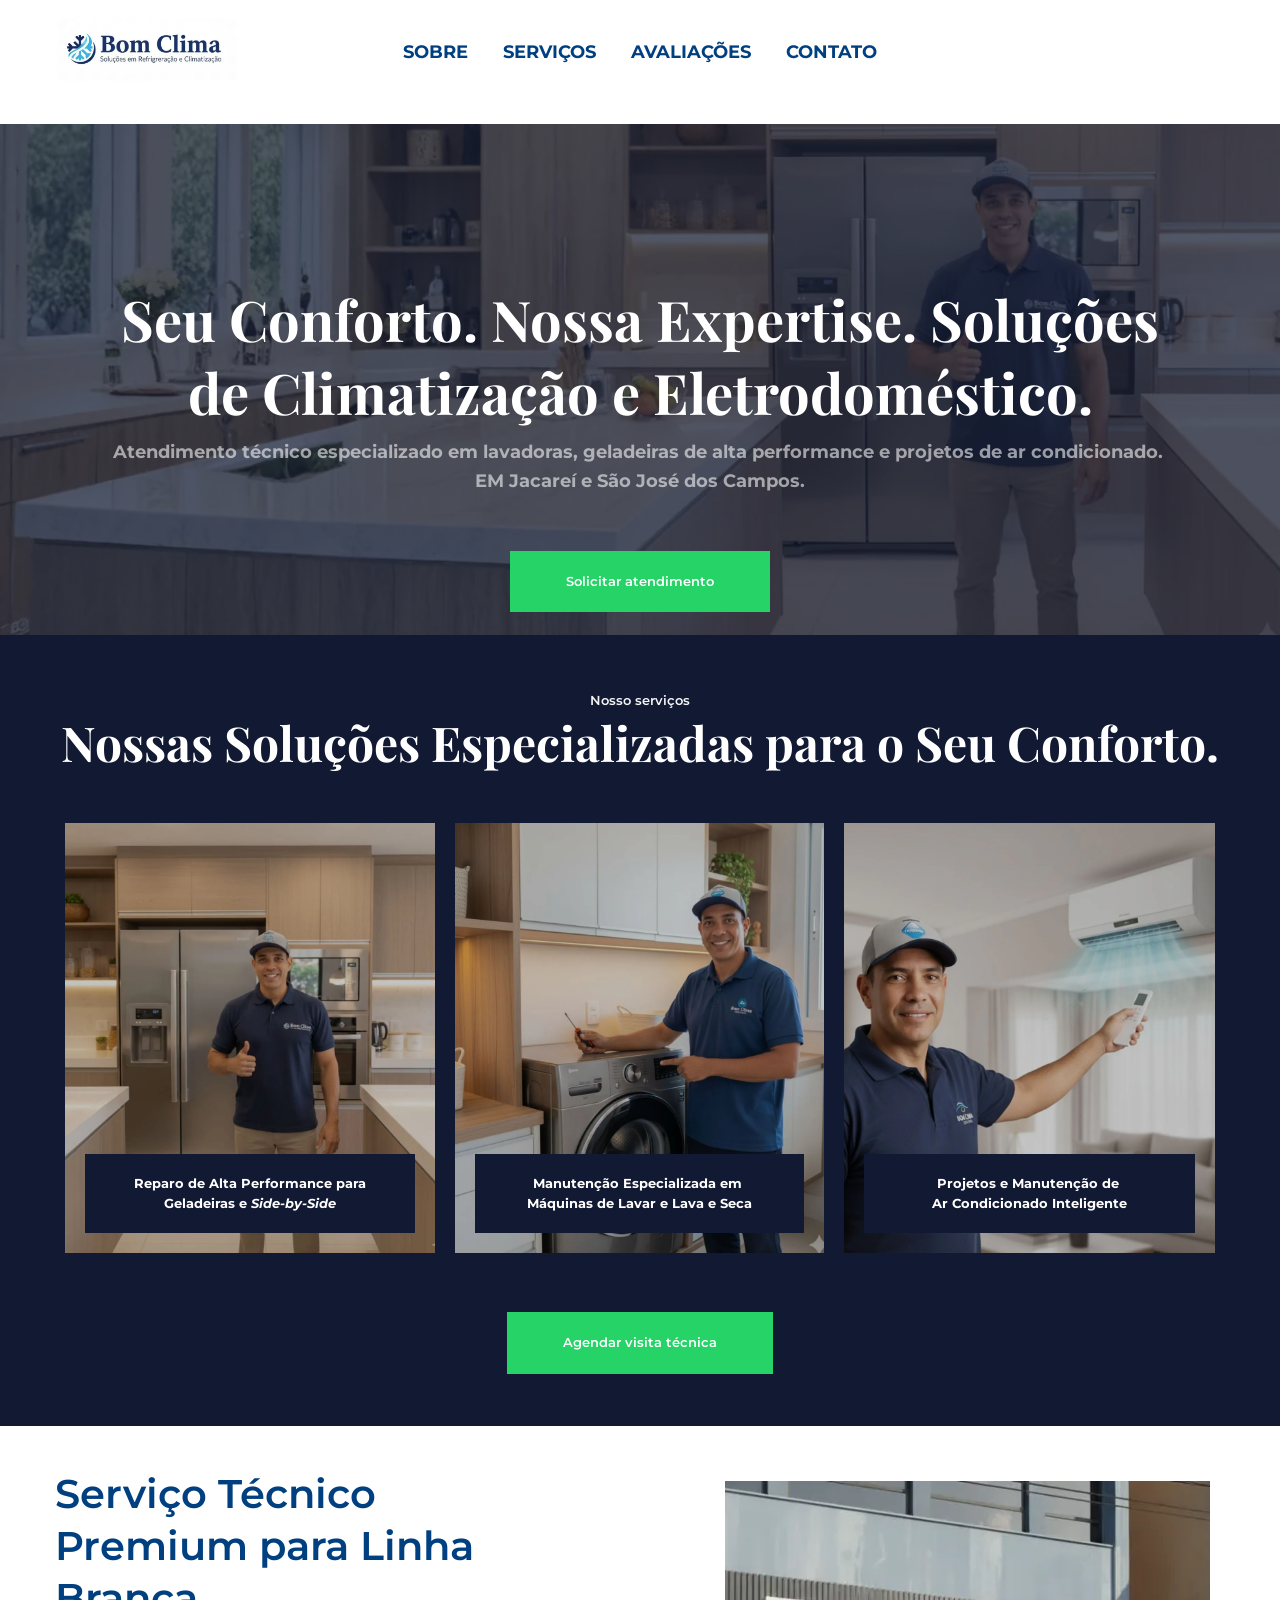
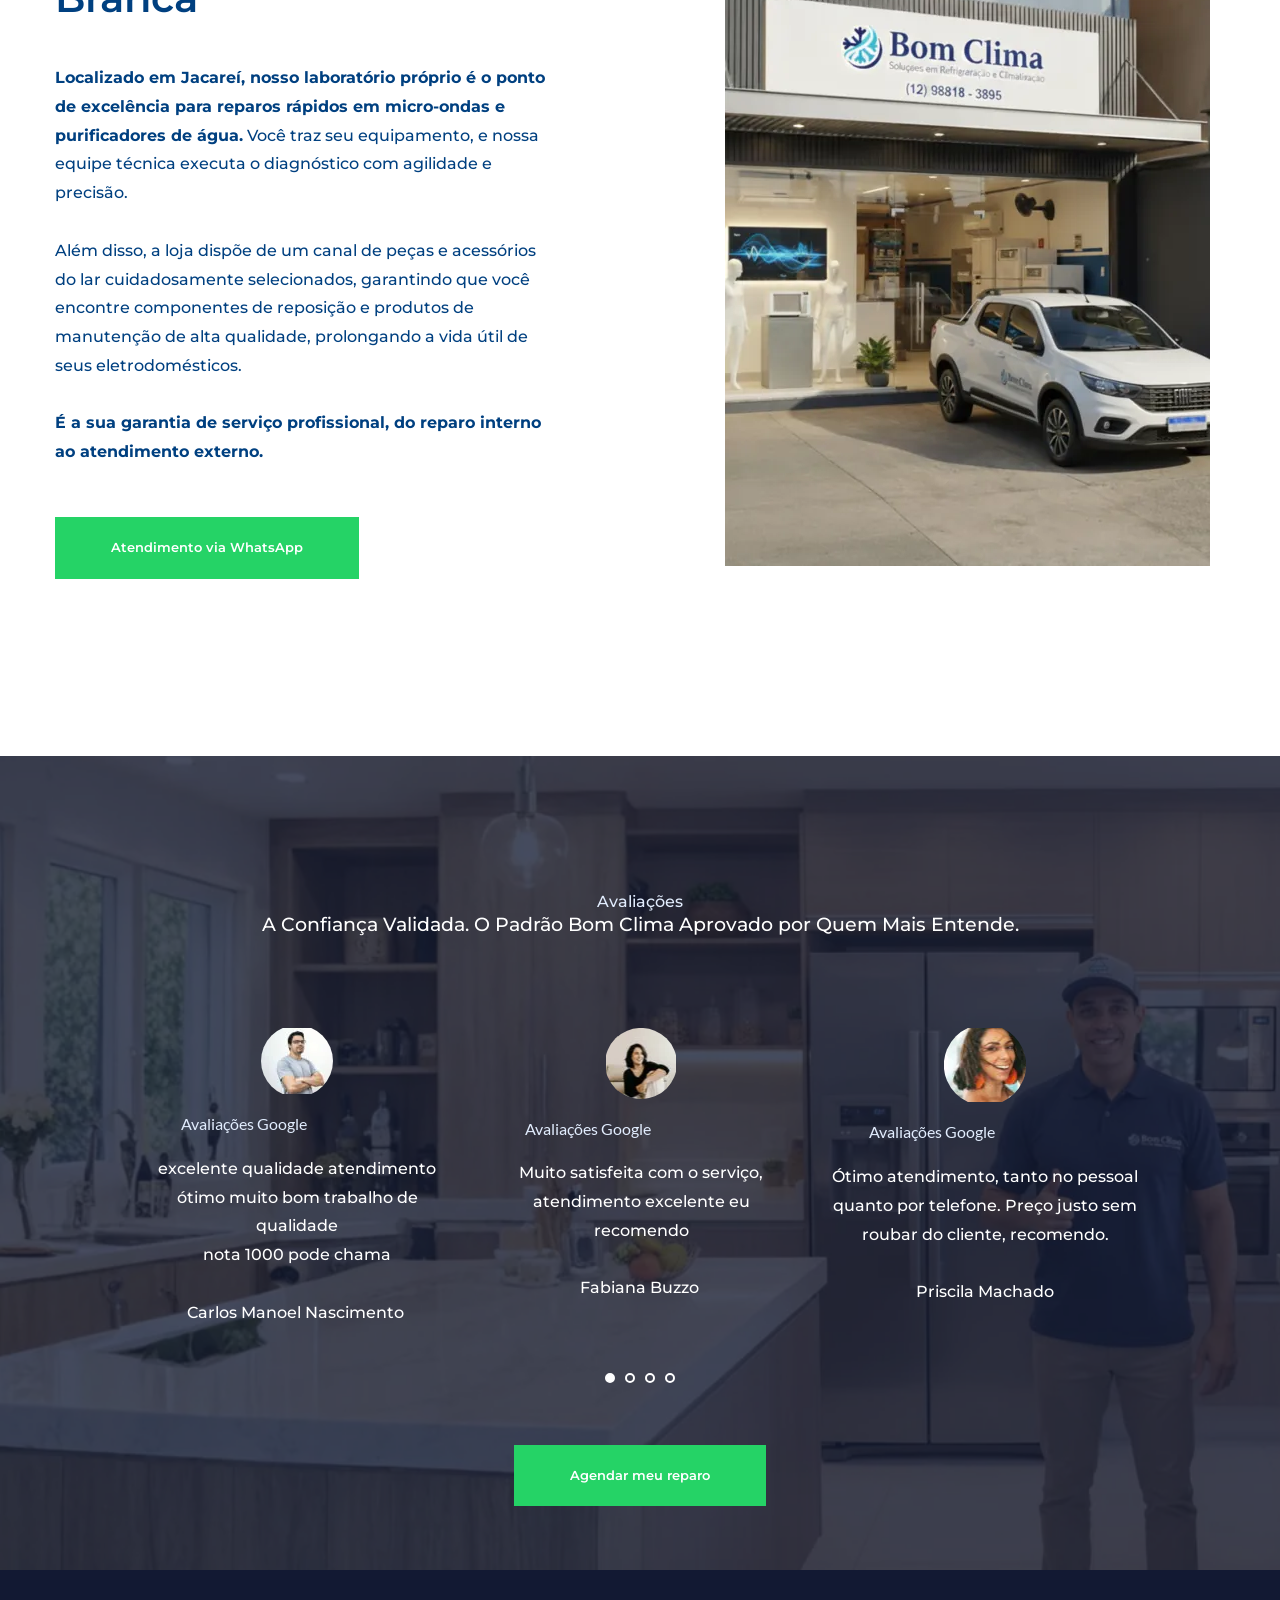
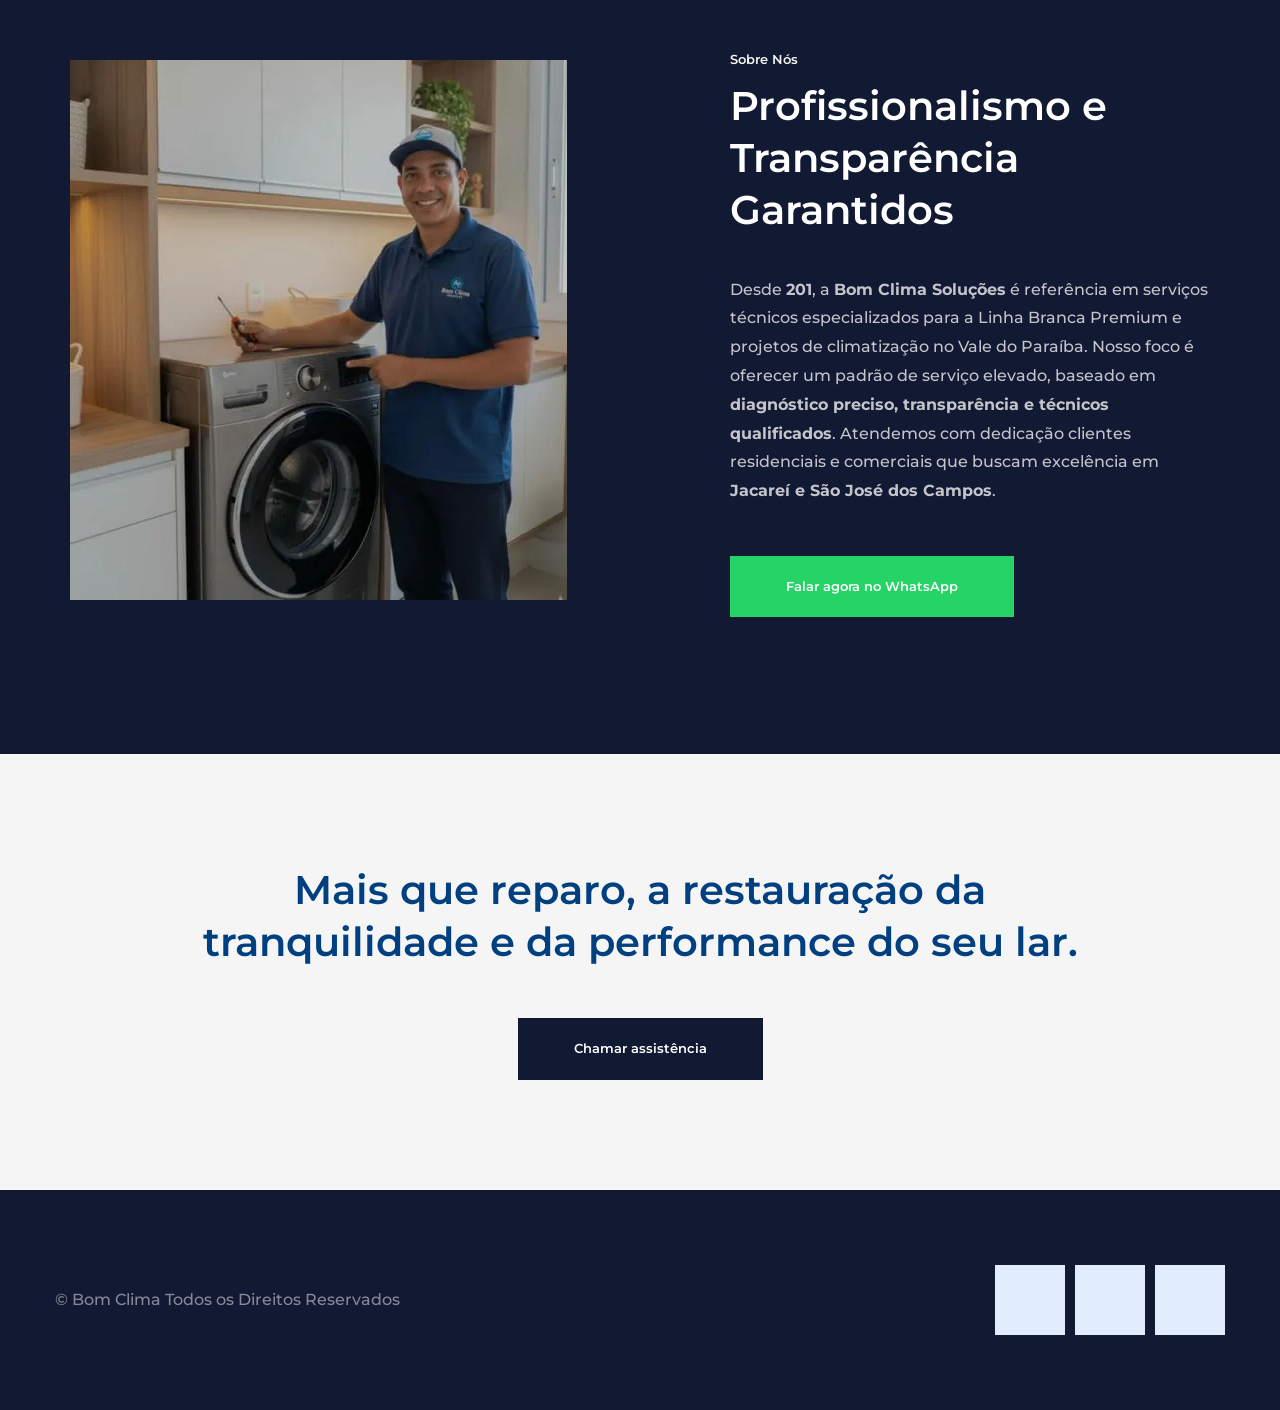
==== commit 08fe8851: "Optimize FCP and LCP: preload critical fonts and main hero background image, remove unused preconnec" ====
--- a/index.html
+++ b/index.html
@@ -1,13 +1,13 @@
 <!DOCTYPE html>
 
-<html lang="pt"><head><meta charset="utf-8"/><meta content="Bom Clima Soluções" property="og:site_name"/><meta content="website" property="og:type"/><meta content="https://bomclimasolucoes.com.br" property="og:url"/><meta content="summary_large_image" name="twitter:card"/>
+<html lang="pt"><head><link as="image" fetchpriority="high" href="var/assets/img/media/iW_5000_iH_any/9ab2811bc247517450f664389cba5776/Banner-Site.webp" rel="preload"/><meta charset="utf-8"/><meta content="Bom Clima Soluções" property="og:site_name"/><meta content="website" property="og:type"/><meta content="https://bomclimasolucoes.com.br" property="og:url"/><meta content="summary_large_image" name="twitter:card"/>
 <meta content="Home" property="og:title"/>
 <meta content="Home" name="twitter:title"/>
-<meta content="" property="og:description"/>
-<meta content="" name="twitter:description"/>
+<meta content="Atendimento técnico especializado em lavadoras, geladeiras de alta performance e projetos de ar condicionado em Jacareí e São José dos Campos. Solicite seu orçamento!" property="og:description"/>
+<meta content="Atendimento técnico especializado em lavadoras, geladeiras de alta performance e projetos de ar condicionado em Jacareí e São José dos Campos. Solicite seu orçamento!" name="twitter:description"/>
 <title>Bom Clima Soluções</title>
-<meta content="" name="description"/>
-<link href="index.html" rel="canonical"/><link href="var/assets/img/images/cropped-favicon-192x192.webp" rel="icon" sizes="16x16"/><meta content="width=device-width, initial-scale=1" name="viewport"/><link class="brz-link brz-link-bunny-fonts-prefetch" href="index.html" rel="dns-prefetch"/><link class="brz-link brz-link-bunny-fonts-preconnect" crossorigin="" href="index.html" rel="preconnect"/><link class="brz-link brz-link-cdn-preconnect" crossorigin="" href="_cdn/cloud-1de12d.becdn.net/index.html" rel="preconnect"/><link class="brz-link brz-link-google" href="var/assets/fonts/fonts_07a478c223b044d870a4e878d7d6b587.css" rel="stylesheet" type="text/css"/><link class="brz-link brz-link-preview-lib" data-brz-group="group-1_2" href="var/assets/builds/free/336-cloud/editor/css/group-1_2.min.css" rel="stylesheet"/><link class="brz-link brz-link-preview-pro" href="var/assets/builds/pro/209-cloud/css/preview.pro.min.css" rel="stylesheet"/><style class="brz-style">.brz .brz-css-1b87ago {border: 0px solid transparent;}
+<meta content="Atendimento técnico especializado em lavadoras, geladeiras de alta performance e projetos de ar condicionado em Jacareí e São José dos Campos. Solicite seu orçamento!" name="description"/>
+<link href="https://bomclimasolucoes.com.br/" rel="canonical"/><link href="var/assets/img/images/cropped-favicon-192x192.webp" rel="icon" sizes="16x16"/><meta content="width=device-width, initial-scale=1" name="viewport"/><link class="brz-link brz-link-bunny-fonts-prefetch" href="https://bomclimasolucoes.com.br" rel="dns-prefetch"/><link class="brz-link brz-link-google" href="var/assets/fonts/fonts_07a478c223b044d870a4e878d7d6b587.css" rel="stylesheet" type="text/css"/><link class="brz-link brz-link-preview-lib" data-brz-group="group-1_2" href="var/assets/builds/free/336-cloud/editor/css/group-1_2.min.css" rel="stylesheet"/><link class="brz-link brz-link-preview-pro" href="var/assets/builds/pro/209-cloud/css/preview.pro.min.css" rel="stylesheet"/><style class="brz-style">.brz .brz-css-1b87ago {border: 0px solid transparent;}
 @media (min-width:991px) {.brz .brz-css-1b87ago {max-width: calc(1 * var(--brz-section-container-max-width,1170px));}}
 @media (max-width:991px) and (min-width:768px) {.brz .brz-css-1b87ago {max-width: 100%;}}
 @media (max-width:767px) {.brz .brz-css-1b87ago {max-width: 100%;}}
@@ -2647,7 +2647,7 @@
 new Date().getTime(),event:'gtm.js'});var f=d.getElementsByTagName(s)[0],
 j=d.createElement(s),dl=l!='dataLayer'?'&l='+l:'';j.async=true;j.src=
 'https://www.googletagmanager.com/gtm.js?id='+i+dl;f.parentNode.insertBefore(j,f);
-})(window,document,'script','dataLayer','GTM-5PC6HF7W');</script><!-- End Google Tag Manager --></head><body class="brz"> <div class="brz brz-root__container brz-reset-all brz-root__container-page"><header class="brz-section brz-section__header brz-section__header-type--static brz-css-lppfu brz-css-1szhnfb" id="68f504d0ebed04.60134252_68f504d0ebed04.60134252"><div class="brz-section__menu-item brz-css-7o1q7m brz-css-1g5ig6e" data-brz-custom-id="tILB4h63jY6G"><div class="brz-bg"><div class="brz-bg-color"></div></div><div class="brz-container brz-css-171gycl brz-css-105qsnx"><div class="brz-row__container brz-css-15kit5v brz-css-1y7yrov" data-brz-custom-id="jyIE30gV9Q_q"><div class="brz-row brz-css-g0bnso brz-css-1v1kj7v"><div class="brz-columns brz-css-1owyyg3 brz-css-1ippswm" data-brz-custom-id="mtAYSGuRq738"><div class="brz-column__items brz-css-1ieyp6i brz-css-1ywrkcy"><div class="brz-css-2ncvji brz-css-huodo4 brz-wrapper" id=""><div class="brz-image brz-css-yjcuuv brz-css-1e0l5wa" data-brz-custom-id="rYRo8D_NXEwR"><picture class="brz-picture brz-d-block brz-p-relative brz-css-wnt1pj brz-css-1x4njka"><source media="(min-width: 992px)" srcset="var/assets/img/media/original/ee67c82f1a7943ff558be7bf84934889/Logo.webp 1x, var/assets/img/media/original/ee67c82f1a7943ff558be7bf84934889/Logo.webp 2x"/><source media="(min-width: 768px)" srcset="var/assets/img/media/original/ee67c82f1a7943ff558be7bf84934889/Logo.webp 1x, var/assets/img/media/original/ee67c82f1a7943ff558be7bf84934889/Logo.webp 2x"/><img alt="" class="brz-img" draggable="false" height="300" loading="lazy" src="var/assets/img/media/original/ee67c82f1a7943ff558be7bf84934889/Logo.webp" srcset="var/assets/img/media/original/ee67c82f1a7943ff558be7bf84934889/Logo.webp 1x, var/assets/img/media/original/ee67c82f1a7943ff558be7bf84934889/Logo.webp 2x" title="Logo.jpg" width="700"/></picture></div></div></div><a class="brz-a brz-container-link" data-brz-link-type="external" href="#home" rel="noopener" target="_self"></a></div><div class="brz-columns brz-css-1owyyg3 brz-css-1cpznoc" data-brz-custom-id="wklhio2TR82H"><div class="brz-column__items brz-css-1ieyp6i brz-css-16csxze"><div class="brz-wrapper-clone brz-flex-xs-wrap brz-css-1damekt brz-css-lpfa4w" data-brz-custom-id="nibsYa1FMPd5"><a class="brz-a brz-btn brz-css-jxtopg brz-css-vd4no8 brz-css-p9hgh6 brz-css-1aw39q7" data-brz-custom-id="vRngsKSp3Hru" data-brz-link-type="external" href="#about-us" rel="noopener" target="_self"><span class="brz-span brz-text__editor" data-brz-translate-text="1">SOBRE</span></a><a class="brz-a brz-btn brz-css-jxtopg brz-css-1bwcoma brz-css-p9hgh6 brz-css-g5gt9h" data-brz-custom-id="aBym82SeHrQz" data-brz-link-type="external" href="#services" rel="noopener" target="_self"><span class="brz-span brz-text__editor" data-brz-translate-text="1">SERVIÇOS</span></a><a class="brz-a brz-btn brz-css-jxtopg brz-css-1vhba2n brz-css-p9hgh6 brz-css-gl3hhn" data-brz-custom-id="ngbrDonsDIud" data-brz-link-type="external" href="#reviews" rel="noopener" target="_self"><span class="brz-span brz-text__editor" data-brz-translate-text="1">AVALIAÇÕES</span></a><a class="brz-a brz-btn brz-css-jxtopg brz-css-v8bamt brz-css-p9hgh6 brz-css-18ejqbq" data-brz-custom-id="v2W5480Uwa7P" data-brz-link-type="external" href="#contact" rel="noopener" target="_self"><span class="brz-span brz-text__editor" data-brz-translate-text="1">CONTATO</span></a></div></div></div><div class="brz-columns brz-css-1owyyg3 brz-css-1989ly2" data-brz-custom-id="gv07uW7wAIll"><div class="brz-column__items brz-css-1ieyp6i brz-css-73xjb9"><div class="brz-wrapper-clone brz-flex-xs-wrap brz-css-1damekt brz-css-1gpu08s" data-brz-custom-id="gKkQHZbdlKpM"><div class="brz-icon__container" data-brz-custom-id="sKrk5BllThu_"><a class="brz-a" data-brz-link-type="external" href="https://www.instagram.com/bomclima.ar/" rel="noopener" target="_self"><span class="brz-icon brz-span brz-css-jiusly brz-css-6s6cfy"><svg class="brz-icon-svg align-[initial]"><use href="/var/assets/svg/icon/23049967/glyph/logo-twitter.svg#nc_icon"></use></svg></span></a></div><div class="brz-icon__container" data-brz-custom-id="k9VtZ4XN0hlv"><a class="brz-a" data-brz-link-type="external" href="https://www.instagram.com/bomclima.ar/" rel="noopener" target="_self"><span class="brz-icon brz-span brz-css-jiusly brz-css-1qftftx"><svg class="brz-icon-svg align-[initial]"><use href="/var/assets/svg/icon/23049967/glyph/logo-instagram.svg#nc_icon"></use></svg></span></a></div><div class="brz-icon__container" data-brz-custom-id="qUa_Wpkjly6v"><span class="brz-icon brz-span brz-css-jiusly brz-css-f33dnm"><svg class="brz-icon-svg align-[initial]"><use href="/var/assets/svg/icon/23049967/glyph/logo-youtube.svg#nc_icon"></use></svg></span></div></div></div></div></div></div><div class="brz-css-2ncvji brz-css-c9zjl9 brz-wrapper" id=""><div class="brz-line brz-line-default brz-css-miidga brz-css-13qoj5e" data-brz-custom-id="iNJ8rvEhZeBh"><hr class="brz-hr"/></div></div></div></div></header>
+})(window,document,'script','dataLayer','GTM-5PC6HF7W');</script><!-- End Google Tag Manager --><link as="font" crossorigin="" href="var/fonts/playfair-display/files/playfair-display-latin-700-normal.woff2" rel="preload" type="font/woff2"/><link as="font" crossorigin="" href="var/fonts/lato/files/lato-latin-400-normal.woff2" rel="preload" type="font/woff2"/><link as="font" crossorigin="" href="var/fonts/montserrat/files/montserrat-latin-700-italic.woff2" rel="preload" type="font/woff2"/><link as="font" crossorigin="" href="var/fonts/montserrat/files/montserrat-latin-500-normal.woff2" rel="preload" type="font/woff2"/><link as="font" crossorigin="" href="var/fonts/montserrat/files/montserrat-latin-600-normal.woff2" rel="preload" type="font/woff2"/><link as="font" crossorigin="" href="var/fonts/montserrat/files/montserrat-latin-700-normal.woff2" rel="preload" type="font/woff2"/></head><body class="brz"> <div class="brz brz-root__container brz-reset-all brz-root__container-page"><header class="brz-section brz-section__header brz-section__header-type--static brz-css-lppfu brz-css-1szhnfb" id="68f504d0ebed04.60134252_68f504d0ebed04.60134252"><div class="brz-section__menu-item brz-css-7o1q7m brz-css-1g5ig6e" data-brz-custom-id="tILB4h63jY6G"><div class="brz-bg"><div class="brz-bg-color"></div></div><div class="brz-container brz-css-171gycl brz-css-105qsnx"><div class="brz-row__container brz-css-15kit5v brz-css-1y7yrov" data-brz-custom-id="jyIE30gV9Q_q"><div class="brz-row brz-css-g0bnso brz-css-1v1kj7v"><div class="brz-columns brz-css-1owyyg3 brz-css-1ippswm" data-brz-custom-id="mtAYSGuRq738"><div class="brz-column__items brz-css-1ieyp6i brz-css-1ywrkcy"><div class="brz-css-2ncvji brz-css-huodo4 brz-wrapper" id=""><div class="brz-image brz-css-yjcuuv brz-css-1e0l5wa" data-brz-custom-id="rYRo8D_NXEwR"><picture class="brz-picture brz-d-block brz-p-relative brz-css-wnt1pj brz-css-1x4njka"><source media="(min-width: 992px)" srcset="var/assets/img/media/original/ee67c82f1a7943ff558be7bf84934889/Logo.webp 1x, var/assets/img/media/original/ee67c82f1a7943ff558be7bf84934889/Logo.webp 2x"/><source media="(min-width: 768px)" srcset="var/assets/img/media/original/ee67c82f1a7943ff558be7bf84934889/Logo.webp 1x, var/assets/img/media/original/ee67c82f1a7943ff558be7bf84934889/Logo.webp 2x"/><img alt="" class="brz-img" draggable="false" height="300" loading="lazy" src="var/assets/img/media/original/ee67c82f1a7943ff558be7bf84934889/Logo.webp" srcset="var/assets/img/media/original/ee67c82f1a7943ff558be7bf84934889/Logo.webp 1x, var/assets/img/media/original/ee67c82f1a7943ff558be7bf84934889/Logo.webp 2x" title="Logo.jpg" width="700"/></picture></div></div></div><a class="brz-a brz-container-link" data-brz-link-type="external" href="#home" rel="noopener" target="_self"></a></div><div class="brz-columns brz-css-1owyyg3 brz-css-1cpznoc" data-brz-custom-id="wklhio2TR82H"><div class="brz-column__items brz-css-1ieyp6i brz-css-16csxze"><div class="brz-wrapper-clone brz-flex-xs-wrap brz-css-1damekt brz-css-lpfa4w" data-brz-custom-id="nibsYa1FMPd5"><a class="brz-a brz-btn brz-css-jxtopg brz-css-vd4no8 brz-css-p9hgh6 brz-css-1aw39q7" data-brz-custom-id="vRngsKSp3Hru" data-brz-link-type="external" href="#about-us" rel="noopener" target="_self"><span class="brz-span brz-text__editor" data-brz-translate-text="1">SOBRE</span></a><a class="brz-a brz-btn brz-css-jxtopg brz-css-1bwcoma brz-css-p9hgh6 brz-css-g5gt9h" data-brz-custom-id="aBym82SeHrQz" data-brz-link-type="external" href="#services" rel="noopener" target="_self"><span class="brz-span brz-text__editor" data-brz-translate-text="1">SERVIÇOS</span></a><a class="brz-a brz-btn brz-css-jxtopg brz-css-1vhba2n brz-css-p9hgh6 brz-css-gl3hhn" data-brz-custom-id="ngbrDonsDIud" data-brz-link-type="external" href="#reviews" rel="noopener" target="_self"><span class="brz-span brz-text__editor" data-brz-translate-text="1">AVALIAÇÕES</span></a><a class="brz-a brz-btn brz-css-jxtopg brz-css-v8bamt brz-css-p9hgh6 brz-css-18ejqbq" data-brz-custom-id="v2W5480Uwa7P" data-brz-link-type="external" href="#contact" rel="noopener" target="_self"><span class="brz-span brz-text__editor" data-brz-translate-text="1">CONTATO</span></a></div></div></div><div class="brz-columns brz-css-1owyyg3 brz-css-1989ly2" data-brz-custom-id="gv07uW7wAIll"><div class="brz-column__items brz-css-1ieyp6i brz-css-73xjb9"><div class="brz-wrapper-clone brz-flex-xs-wrap brz-css-1damekt brz-css-1gpu08s" data-brz-custom-id="gKkQHZbdlKpM"><div class="brz-icon__container" data-brz-custom-id="sKrk5BllThu_"><a class="brz-a" data-brz-link-type="external" href="https://www.instagram.com/bomclima.ar/" rel="noopener" target="_self"><span class="brz-icon brz-span brz-css-jiusly brz-css-6s6cfy"><svg class="brz-icon-svg align-[initial]"><use href="/var/assets/svg/icon/23049967/glyph/logo-twitter.svg#nc_icon"></use></svg></span></a></div><div class="brz-icon__container" data-brz-custom-id="k9VtZ4XN0hlv"><a class="brz-a" data-brz-link-type="external" href="https://www.instagram.com/bomclima.ar/" rel="noopener" target="_self"><span class="brz-icon brz-span brz-css-jiusly brz-css-1qftftx"><svg class="brz-icon-svg align-[initial]"><use href="/var/assets/svg/icon/23049967/glyph/logo-instagram.svg#nc_icon"></use></svg></span></a></div><div class="brz-icon__container" data-brz-custom-id="qUa_Wpkjly6v"><span class="brz-icon brz-span brz-css-jiusly brz-css-f33dnm"><svg class="brz-icon-svg align-[initial]"><use href="/var/assets/svg/icon/23049967/glyph/logo-youtube.svg#nc_icon"></use></svg></span></div></div></div></div></div></div><div class="brz-css-2ncvji brz-css-c9zjl9 brz-wrapper" id=""><div class="brz-line brz-line-default brz-css-miidga brz-css-13qoj5e" data-brz-custom-id="iNJ8rvEhZeBh"><hr class="brz-hr"/></div></div></div></div></header>
 <section class="brz-section brz-css-blbwd8 brz-css-8gdehx" data-bg-image-placeholder="true" id="wQI3aVXKDy75_wQI3aVXKDy75"><div class="brz-section__content brz-section--boxed brz-css-774hyh brz-css-5vm29f" data-brz-custom-id="khw293xBEjR9"><div class="brz-bg"><div class="brz-bg-image"></div><div class="brz-bg-color"></div></div><div class="brz-container brz-css-1b87ago brz-css-1r039cc"><div class="brz-css-1q1fz35 brz-css-1qv4f18 brz-wrapper" id=""><div class="brz-rich-text brz-rich-text__custom brz-css-hqivca brz-css-tvg5oq" data-brz-custom-id="kCjfztIGkNgD"><div data-brz-translate-text="1"><p class="brz-fs-lg-56 brz-ft-google brz-ff-playfair_display brz-tp-lg-empty brz-fsft-lg-0 brz-fwdth-lg-100 brz-vfw-lg-400 brz-lh-lg-1_3 brz-ls-lg-0 brz-fw-lg-700 brz-fss-lg-px brz-tp-sm-heading1 brz-text-lg-center brz-tp-xs-empty brz-fs-xs-23 brz-fss-xs-px brz-fw-xs-700 brz-ls-xs-0 brz-lh-xs-1_3 brz-vfw-xs-400 brz-fwdth-xs-100 brz-fsft-xs-0 brz-css-rBP1L" data-generated-css="brz-css-i66mc" data-uniq-id="dCys1"><span class="brz-cp-color8">Seu Conforto. Nossa Expertise. Soluções de Climatização e Eletrodoméstico.</span></p></div></div></div><div class="brz-css-1q1fz35 brz-css-tdp0c4 brz-wrapper" id=""><div class="brz-rich-text brz-rich-text__custom brz-css-hqivca brz-css-1adqdv9" data-brz-custom-id="sFzuxUJGB3au"><div data-brz-translate-text="1"><p class="brz-tp-lg-subtitle brz-text-lg-center brz-css-pugry" data-generated-css="brz-css-meGBw" data-uniq-id="gZ468"><span class="brz-cp-color8" style="color: rgba(var(--brz-global-color8),0.57);">Atendimento técnico especializado em lavadoras, geladeiras de alta performance e projetos de ar condicionado. </span></p><p class="brz-tp-lg-subtitle brz-text-lg-center brz-css-pKukl" data-generated-css="brz-css-bb57p" data-uniq-id="l7QTD"><span class="brz-cp-color8" style="color: rgba(var(--brz-global-color8),0.57);">EM Jacareí e São José dos Campos.</span></p></div></div></div><div class="brz-css-1q1fz35 brz-css-cyl8rh brz-css-1khxf7i brz-wrapper" id=""><div class="brz-spacer brz-css-1mo43az brz-css-xlm4wk"></div></div><div class="brz-wrapper-clone brz-flex-xs-wrap brz-css-6r2zib brz-css-16ytnbo" data-brz-custom-id="aW2a1ee7v8Y5"><a class="brz-a brz-btn brz-css-njsf0o brz-css-10iy8uv brz-css-htiz74 brz-css-ci3z4a" data-brz-custom-id="rXL1sr2nE4y_" data-brz-link-type="external" href="https://wa.me/5512988183895?text=Olá%2C+gostaria+de+solicitar+um+atendimento+da+Bom+Clima+Soluções!" rel="noopener" target="_self"><span class="brz-span brz-text__editor" data-brz-translate-text="1">Solicitar atendimento</span></a></div><div class="brz-css-1q1fz35 brz-css-cyl8rh brz-css-1tcknhp brz-wrapper" id=""><div class="brz-spacer brz-css-1mo43az brz-css-1q0urlr"></div></div></div></div></section>
 <section class="brz-section brz-css-16oqm7d brz-css-1vua9kh" data-brz-id="dLEKlZEVskGD_dLEKlZEVskGD" id="services"><div class="brz-section__content brz-section--boxed brz-css-r2qt18 brz-css-1ud9tkx" data-brz-custom-id="pToDsbnzKDK1"><div class="brz-bg"><div class="brz-bg-color"></div></div><div class="brz-container brz-css-4x1fvo brz-css-1v327h9"><div class="brz-css-be7ta4 brz-css-dl4wr8 brz-wrapper" id=""><div class="brz-rich-text brz-rich-text__custom brz-css-r65cso brz-css-jz0n0f" data-brz-custom-id="qOnQIOU3LJm5"><div data-brz-translate-text="1"><p class="brz-tp-lg-abovetitle brz-text-lg-center brz-tp-sm-abovetitle brz-tp-xs-abovetitle brz-css-jJMci" data-generated-css="brz-css-hTnKC" data-uniq-id="hY32j"><span style="color: rgb(245, 245, 245);">Nosso serviços</span></p></div></div></div><div class="brz-css-be7ta4 brz-css-qpa4tx brz-wrapper" id=""><div class="brz-rich-text brz-rich-text__custom brz-css-r65cso brz-css-1i0ebtc" data-brz-custom-id="jBpboeVmFgv6"><div data-brz-translate-text="1"><h2 class="brz-tp-lg-heading2 brz-tp-sm-heading3 brz-text-lg-center brz-tp-xs-heading3 brz-css-oxYIn" data-generated-css="brz-css-pRkzM" data-uniq-id="h2VgF"><span class="brz-cp-color8">Nossas Soluções Especializadas para o Seu Conforto.</span></h2></div></div></div><div class="brz-css-be7ta4 brz-css-16u6mx2 brz-css-czdx5q brz-wrapper" id=""><div class="brz-spacer brz-css-nmbi8x brz-css-1z076bt"></div></div><div class="brz-row__container brz-css-1nw9guf brz-css-1o4nev" data-brz-custom-id="r9EMBRcbkbgF"><div class="brz-row brz-css-1vfmhaz brz-css-auy3r brz-css-y83qwq"><div class="brz-columns brz-css-ftwxz3 brz-css-1vag33c" data-bg-image-placeholder="true" data-brz-custom-id="piyQAIHKgHLv"><div class="brz-bg"><div class="brz-bg-image"></div><div class="brz-bg-color"></div></div><div class="brz-column__items brz-css-5ke46r brz-css-1in5l59"><div class="brz-css-be7ta4 brz-css-16u6mx2 brz-css-14df0fr brz-wrapper" id=""><div class="brz-spacer brz-css-nmbi8x brz-css-9l0x5f"></div></div><div class="brz-row__container brz-css-1nw9guf brz-css-nzyzha" data-brz-custom-id="cgYPGx_vGYqK"><div class="brz-row brz-row--inner brz-css-1vfmhaz brz-css-auy3r brz-css-r5sewp"><div class="brz-columns brz-css-ftwxz3 brz-css-1fk4nzx" data-brz-custom-id="xGa7NqxaIjgV"><div class="brz-bg"><div class="brz-bg-color"></div></div><div class="brz-column__items brz-css-5ke46r brz-css-1gvpdmq"><div class="brz-css-be7ta4 brz-css-k93tui brz-wrapper" id=""><div class="brz-rich-text brz-rich-text__custom brz-css-r65cso brz-css-klbwy3" data-brz-custom-id="n1hae8xYgjPA"><div data-brz-translate-text="1"><p class="brz-tp-lg-abovetitle brz-tp-xs-paragraph brz-tp-sm-paragraph brz-text-lg-center brz-css-e46mj" data-generated-css="brz-css-zxzjh" data-uniq-id="uzuMF"><strong class="brz-cp-color8">Reparo de Alta Performance para Geladeiras e <em>Side-by-Side</em></strong></p></div></div></div></div></div></div></div></div></div><div class="brz-columns brz-css-ftwxz3 brz-css-1hnhedx" data-bg-image-placeholder="true" data-brz-custom-id="bxoahzHRRKGe"><div class="brz-bg"><div class="brz-bg-image"></div><div class="brz-bg-color"></div></div><div class="brz-column__items brz-css-5ke46r brz-css-190727g"><div class="brz-css-be7ta4 brz-css-16u6mx2 brz-css-119rqkc brz-wrapper" id=""><div class="brz-spacer brz-css-nmbi8x brz-css-2butlr"></div></div><div class="brz-row__container brz-css-1nw9guf brz-css-1v77ryl" data-brz-custom-id="m_U7BCyjsYjH"><div class="brz-row brz-row--inner brz-css-1vfmhaz brz-css-auy3r brz-css-1ryraun"><div class="brz-columns brz-css-ftwxz3 brz-css-1d84bk5" data-brz-custom-id="tGcne_8td9f5"><div class="brz-bg"><div class="brz-bg-color"></div></div><div class="brz-column__items brz-css-5ke46r brz-css-1aq742y"><div class="brz-css-be7ta4 brz-css-1x24eta brz-wrapper" id=""><div class="brz-rich-text brz-rich-text__custom brz-css-r65cso brz-css-1fymet0" data-brz-custom-id="xLeTyz91vNop"><div data-brz-translate-text="1"><p class="brz-tp-lg-abovetitle brz-tp-xs-paragraph brz-tp-sm-paragraph brz-text-lg-center brz-css-rXh2V" data-generated-css="brz-css-b5vuL" data-uniq-id="tIpy0"><strong class="brz-cp-color8">Manutenção Especializada em </strong></p><p class="brz-tp-lg-abovetitle brz-tp-xs-paragraph brz-tp-sm-paragraph brz-text-lg-center brz-css-aNeW6" data-generated-css="brz-css-b5vuL" data-uniq-id="tIpy0"><strong class="brz-cp-color8">Máquinas de Lavar e Lava e Seca</strong></p></div></div></div></div></div></div></div></div></div><div class="brz-columns brz-css-ftwxz3 brz-css-l8yfui" data-bg-image-placeholder="true" data-brz-custom-id="s7WSX6Z0nTPy"><div class="brz-bg"><div class="brz-bg-image"></div><div class="brz-bg-color"></div></div><div class="brz-column__items brz-css-5ke46r brz-css-1dwj3bc"><div class="brz-css-be7ta4 brz-css-16u6mx2 brz-css-neb6bk brz-wrapper" id=""><div class="brz-spacer brz-css-nmbi8x brz-css-1iraqwr"></div></div><div class="brz-row__container brz-css-1nw9guf brz-css-1m0hkw4" data-brz-custom-id="fqoeRfbbd5wo"><div class="brz-row brz-row--inner brz-css-1vfmhaz brz-css-auy3r brz-css-1r34xls"><div class="brz-columns brz-css-ftwxz3 brz-css-1fyn3z0" data-brz-custom-id="nOi0YLpjlbBR"><div class="brz-bg"><div class="brz-bg-color"></div></div><div class="brz-column__items brz-css-5ke46r brz-css-1g3ycd2"><div class="brz-css-be7ta4 brz-css-1k3lggu brz-wrapper" id=""><div class="brz-rich-text brz-rich-text__custom brz-css-r65cso brz-css-e9et6k" data-brz-custom-id="q4jCYOoqQ5aP"><div data-brz-translate-text="1"><p class="brz-tp-lg-abovetitle brz-tp-xs-paragraph brz-tp-sm-paragraph brz-text-lg-center brz-css-y726s" data-generated-css="brz-css-hb2sQ" data-uniq-id="hIIYW"><strong class="brz-cp-color8">Projetos e Manutenção de </strong></p><p class="brz-tp-lg-abovetitle brz-tp-xs-paragraph brz-tp-sm-paragraph brz-text-lg-center brz-css-kfrof" data-generated-css="brz-css-hb2sQ" data-uniq-id="hIIYW"><strong class="brz-cp-color8">Ar Condicionado Inteligente</strong></p></div></div></div></div></div></div></div></div></div></div></div><div class="brz-wrapper-clone brz-flex-xs-wrap brz-css-o16akf brz-css-1fe4zz7" data-brz-custom-id="yFcGQLYHDbfc"><a class="brz-a brz-btn brz-css-4dtu08 brz-css-1lk3wab brz-css-131isi brz-css-7wp2al" data-brz-custom-id="abrF4QRklbsp" data-brz-link-type="external" href="https://wa.me/5512988183895?text=Olá%2C+gostaria+de+solicitar+um+atendimento+da+Bom+Clima+Soluções!" rel="noopener" target="_self"><span class="brz-span brz-text__editor" data-brz-translate-text="1">Agendar visita técnica</span></a></div></div></div></section>
 <section class="brz-section brz-css-vyvq5u brz-css-1mdipn4" data-brz-id="idq7qHJlFh4k_idq7qHJlFh4k" id="about-us"><div class="brz-section__content brz-section--boxed brz-css-a9agch brz-css-1iqhmi" data-brz-custom-id="dADmRVeO6pBa"><div class="brz-bg"><div class="brz-bg-color"></div></div><div class="brz-container brz-css-kstgmk brz-css-1bfvp7w"><div class="brz-row__container brz-css-17sy2ym brz-css-12sq4pm" data-brz-custom-id="u8zp8fBkJ0BU"><div class="brz-row brz-css-duwshy brz-css-1krtnxo brz-css-1v9i8oa"><div class="brz-columns brz-css-1afpu20 brz-css-1gztduq" data-brz-custom-id="a5Vew0F7eF3I"><div class="brz-column__items brz-css-2rckzi brz-css-93hp3a"><div class="brz-css-ygt0gk brz-css-ecg4gr brz-wrapper" id=""><div class="brz-rich-text brz-rich-text__custom brz-css-1o70uzi brz-css-1kfcptn" data-brz-custom-id="tRwjHPhRq9z7"><div data-brz-translate-text="1"><p class="brz-tp-xs-heading3 brz-text-lg-left brz-tp-lg-heading3 brz-tp-sm-heading3 brz-css-eDkGU" data-generated-css="brz-css-wbAWj" data-uniq-id="xHhah"><span style="color: rgb(0, 64, 128);">Serviço Técnico Premium para Linha Branca</span></p></div></div></div><div class="brz-css-ygt0gk brz-css-1ydjnfs brz-css-1gb6q4s brz-wrapper" id=""><div class="brz-spacer brz-css-107qdnh brz-css-r5hm2e"></div></div><div class="brz-css-ygt0gk brz-css-mps6wb brz-wrapper" id=""><div class="brz-rich-text brz-rich-text__custom brz-css-1o70uzi brz-css-gz3ad7" data-brz-custom-id="lHBYDxD0aCio"><div data-brz-translate-text="1"><p class="brz-tp-sm-heading5 brz-tp-xs-paragraph brz-tp-lg-paragraph brz-css-g9cYa" data-generated-css="brz-css-bFMjB" data-uniq-id="cL4Nh"><strong style="color: rgb(0, 64, 128);">Localizado em Jacareí, nosso laboratório próprio é o ponto de excelência para reparos rápidos em micro-ondas e purificadores de água.</strong><span style="color: rgb(0, 64, 128);"> Você traz seu equipamento, e nossa equipe técnica executa o diagnóstico com agilidade e precisão. </span></p><p class="brz-tp-sm-heading5 brz-tp-xs-paragraph brz-tp-lg-paragraph brz-css-saJh3" data-generated-css="brz-css-gvZtG" data-uniq-id="zrN8A"><span class="brz-cp-color8" style="color: rgba(var(--brz-global-color8),1);"> </span></p><p class="brz-tp-sm-heading5 brz-tp-xs-paragraph brz-tp-lg-paragraph brz-css-pYM7P" data-generated-css="brz-css-dzzyn" data-uniq-id="aMvEI"><span style="color: rgb(0, 64, 128);">Além disso, a loja dispõe de um canal de peças e acessórios do lar cuidadosamente selecionados, garantindo que você encontre componentes de reposição e produtos de manutenção de alta qualidade, prolongando a vida útil de seus eletrodomésticos. </span></p><p class="brz-tp-sm-heading5 brz-tp-xs-paragraph brz-tp-lg-paragraph brz-css-eG6hu" data-generated-css="brz-css-isExA" data-uniq-id="giHcX"><strong class="brz-cp-color8" style="color: rgba(var(--brz-global-color8),1);"> </strong></p><p class="brz-tp-sm-heading5 brz-tp-xs-paragraph brz-tp-lg-paragraph brz-css-bbNcF" data-generated-css="brz-css-wIvTC" data-uniq-id="j7HSc"><strong style="color: rgb(0, 64, 128);">É a sua garantia de serviço profissional, do reparo interno ao atendimento externo.</strong></p></div></div></div><div class="brz-css-ygt0gk brz-css-1ydjnfs brz-css-5buf1t brz-wrapper" id=""><div class="brz-spacer brz-css-107qdnh brz-css-4bklp3"></div></div><div class="brz-wrapper-clone brz-flex-xs-wrap brz-css-36bm4z brz-css-1jpz1f7" data-brz-custom-id="x8AfWXCOGOeF"><a class="brz-a brz-btn brz-css-1q3x2aq brz-css-h1qng1 brz-css-glnv5g brz-css-1uzgi3f" data-brz-custom-id="lSqBPwuWqYWg" data-brz-link-type="external" href="https://wa.me/5512988183895?text=Olá%2C+gostaria+de+solicitar+um+atendimento+da+Bom+Clima+Soluções!" rel="noopener" target="_self"><span class="brz-span brz-text__editor" data-brz-translate-text="1">Atendimento via WhatsApp</span></a></div></div></div><div class="brz-columns brz-css-1afpu20 brz-css-9kfeth" data-brz-custom-id="zkpmfkGMgjAm"><div class="brz-column__items brz-css-2rckzi brz-css-xno3og"><div class="brz-css-ygt0gk brz-css-qgrtgi brz-wrapper" id=""><div class="brz-image brz-css-tebyi3 brz-css-blybu9" data-brz-custom-id="savoLtwp8kaa"><picture class="brz-picture brz-d-block brz-p-relative brz-css-11xna65 brz-css-xhzqas"><source fetchpriority="high" media="(min-width: 992px)" srcset="var/assets/img/media/iW_548_iH_685_oX_32_oY_0_cW_485_cH_685/35d3da63b0afd689ec963145153a8951/Bom-clima.webp 1x, var/assets/img/media/iW_1096_iH_1370_oX_64_oY_0_cW_970_cH_1370/35d3da63b0afd689ec963145153a8951/Bom-clima.png 2x"/><source media="(min-width: 768px)" srcset="var/assets/img/media/iW_348_iH_435_oX_20_oY_0_cW_308_cH_435/35d3da63b0afd689ec963145153a8951/Bom-clima.png 1x, var/assets/img/media/iW_696_iH_870_oX_40_oY_0_cW_616_cH_870/35d3da63b0afd689ec963145153a8951/Bom-clima.png 2x"/><img alt="" class="brz-img" draggable="false" fetchpriority="high" height="685" loading="eager" src="var/assets/img/media/iW_548_iH_685_oX_32_oY_0_cW_485_cH_685/35d3da63b0afd689ec963145153a8951/Bom-clima.webp" srcset="var/assets/img/media/iW_486_iH_607_oX_28_oY_0_cW_430_cH_607/35d3da63b0afd689ec963145153a8951/Bom-clima.webp 1x, var/assets/img/media/iW_972_iH_1214_oX_56_oY_0_cW_860_cH_1214/35d3da63b0afd689ec963145153a8951/Bom-clima.webp 2x" title="Bom-clima.png" width="485"/></picture></div></div></div></div></div></div></div></div></section>
